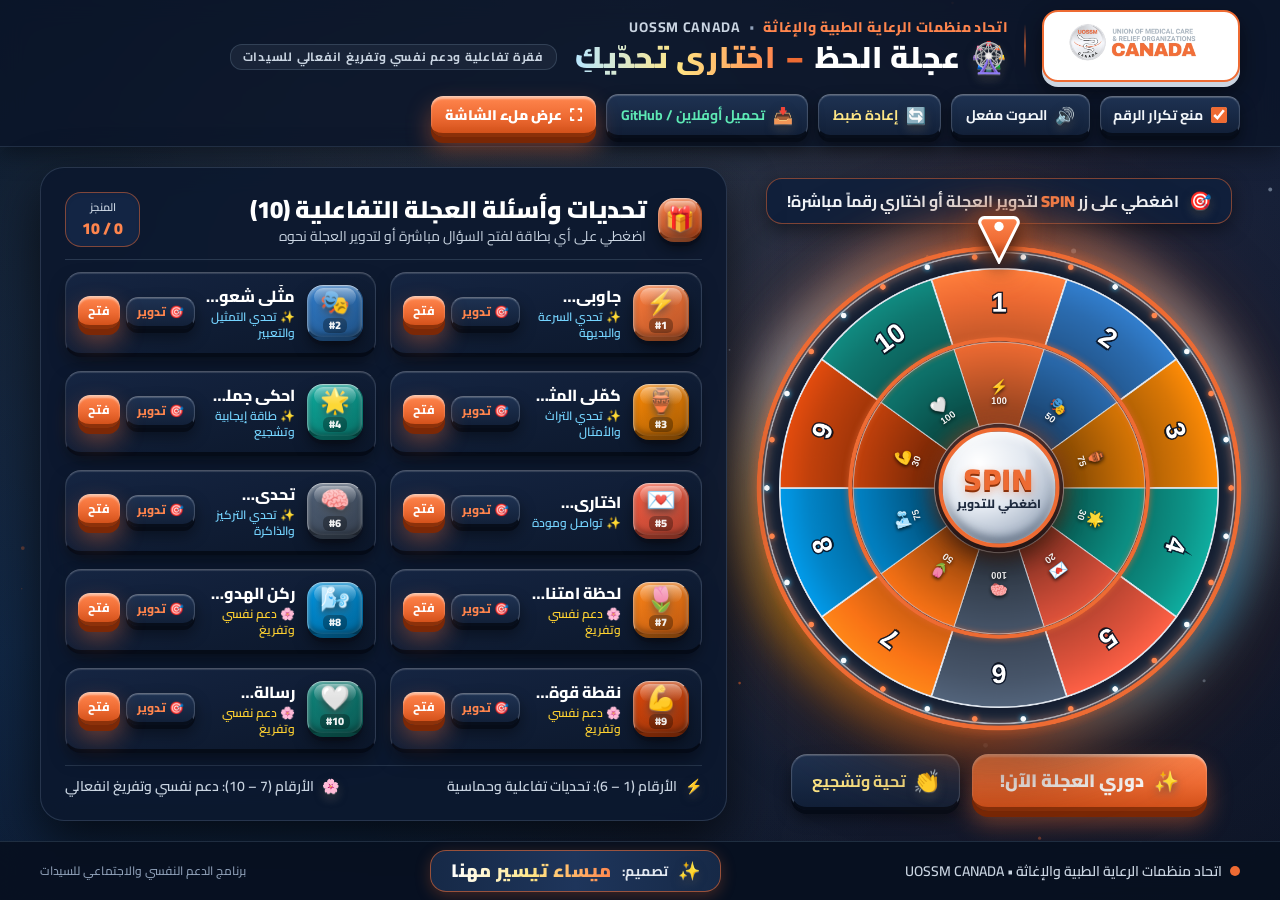
==== uossm-wheel-offline.html @ 72b4660f "feat: implement offline export functionality Add state and logic to generate and download a standalo" ====
<!doctype html>
<html lang="ar" dir="rtl">
  <head>
    <meta charset="UTF-8" />
    <meta name="viewport" content="width=device-width, initial-scale=1.0" />
    <title>عجلة الحظ – اختاري تحدّيك | فقرة تفاعلية ودعم نفسي</title>
    <meta name="description" content="فقرة تفاعلية ممتعة ودعم نفسي وتفريغ انفعالي للسيدات مع عجلة الحظ التفاعلية" />
    <meta property="og:title" content="عجلة الحظ – اختاري تحدّيك | فقرة تفاعلية ودعم نفسي" />
    <meta property="og:description" content="فقرة تفاعلية ممتعة ودعم نفسي وتفريغ انفعالي للسيدات مع عجلة الحظ التفاعلية" />
    <meta property="og:type" content="website" />
    <meta name="twitter:card" content="summary_large_image" />
    <!-- Google Fonts: Cairo & Tajawal -->
    <link rel="preconnect" href="https://fonts.googleapis.com">
    <link rel="preconnect" href="https://fonts.gstatic.com" crossorigin>
    <link href="https://fonts.googleapis.com/css2?family=Cairo:wght@400;600;700;800;900&family=Tajawal:wght@400;500;700;800&display=swap" rel="stylesheet">
    <!-- Font Awesome Icons -->
    <link rel="stylesheet" href="https://cdnjs.cloudflare.com/ajax/libs/font-awesome/6.5.1/css/all.min.css">
    <!-- Inline core styles so GitHub Pages never flashes a white screen even if opened raw -->
    <style>
      :root {
        --uossm-orange: #EE6B33;
        --uossm-orange-bright: #FF854D;
        --uossm-orange-deep: #B84211;
        --uossm-slate: #8D9BA8;
        --uossm-silver: #E2E8F0;
        --uossm-blue: #38BDF8;
        --bg-deep: #091326;
      }
      * {
        box-sizing: border-box;
        user-select: none;
        -webkit-tap-highlight-color: transparent;
      }
      body {
        margin: 0;
        font-family: 'Cairo', 'Tajawal', sans-serif;
        background-color: var(--bg-deep);
        background-image: 
          radial-gradient(circle at 72% 45%, rgba(238, 107, 51, 0.16) 0%, rgba(238, 107, 51, 0.04) 38%, transparent 68%),
          radial-gradient(circle at 22% 30%, rgba(141, 155, 168, 0.16) 0%, rgba(56, 189, 248, 0.06) 40%, transparent 70%),
          radial-gradient(circle at 50% 0%, rgba(255, 255, 255, 0.06) 0%, transparent 50%),
          linear-gradient(160deg, #070F1E 0%, #0E1D38 48%, #091326 100%);
        color: #ffffff;
        min-height: 100vh;
        overflow-x: hidden;
      }
      .icon-3d-box {
        position: relative;
        display: inline-flex;
        align-items: center;
        justify-content: center;
        border-radius: 16px;
        background: linear-gradient(145deg, rgba(255, 255, 255, 0.22) 0%, rgba(255, 255, 255, 0.04) 100%);
        border-top: 1.5px solid rgba(255, 255, 255, 0.65);
        border-left: 1px solid rgba(255, 255, 255, 0.35);
        border-right: 1px solid rgba(0, 0, 0, 0.25);
        border-bottom: 4px solid rgba(0, 0, 0, 0.45);
        box-shadow:
          0 8px 16px -2px rgba(0, 0, 0, 0.55),
          0 4px 0 0 rgba(15, 23, 42, 0.8),
          inset 0 2px 4px rgba(255, 255, 255, 0.45),
          inset 0 -3px 6px rgba(0, 0, 0, 0.35);
        transform: perspective(500px) translateZ(0);
        transition: all 0.22s cubic-bezier(0.34, 1.56, 0.64, 1);
      }
      .icon-3d-box::after {
        content: '';
        position: absolute;
        top: 2px;
        left: 12%;
        right: 12%;
        height: 35%;
        border-radius: 999px;
        background: linear-gradient(180deg, rgba(255, 255, 255, 0.45) 0%, rgba(255, 255, 255, 0) 100%);
        pointer-events: none;
      }
      .icon-3d-glyph {
        filter: drop-shadow(0 4px 5px rgba(0, 0, 0, 0.55)) drop-shadow(0 1px 0 rgba(255, 255, 255, 0.4));
        transform: translateZ(12px);
        display: inline-block;
      }
      .btn-3d-orange {
        background: linear-gradient(180deg, #FF854D 0%, #EE6B33 55%, #D4521B 100%);
        border-top: 1.5px solid rgba(255, 230, 215, 0.8);
        border-bottom: 4px solid #8C310A;
        box-shadow:
          0 6px 0 #7C2806,
          0 12px 24px rgba(238, 107, 51, 0.45),
          inset 0 2px 2px rgba(255, 255, 255, 0.45);
        transition: all 0.15s cubic-bezier(0.34, 1.56, 0.64, 1);
      }
      .btn-3d-orange:hover:not(:disabled) {
        transform: translateY(-2px);
        box-shadow:
          0 8px 0 #7C2806,
          0 16px 30px rgba(238, 107, 51, 0.6),
          inset 0 2px 3px rgba(255, 255, 255, 0.6);
      }
      .btn-3d-orange:active:not(:disabled) {
        transform: translateY(4px);
        box-shadow:
          0 2px 0 #7C2806,
          0 5px 12px rgba(238, 107, 51, 0.35),
          inset 0 1px 2px rgba(255, 255, 255, 0.3);
      }
      .btn-3d-slate {
        background: linear-gradient(180deg, #1E3252 0%, #122038 100%);
        border-top: 1px solid rgba(226, 232, 240, 0.38);
        border-left: 1px solid rgba(226, 232, 240, 0.2);
        border-right: 1px solid rgba(226, 232, 240, 0.2);
        border-bottom: 3px solid #070E1B;
        box-shadow:
          0 4px 0 #060C18,
          0 8px 16px rgba(0, 0, 0, 0.45),
          inset 0 1px 1px rgba(255, 255, 255, 0.2);
        transition: all 0.15s ease;
      }
      .btn-3d-slate:hover {
        transform: translateY(-2px);
        border-top-color: rgba(238, 107, 51, 0.75);
        box-shadow:
          0 6px 0 #060C18,
          0 12px 20px rgba(238, 107, 51, 0.2),
          inset 0 1px 2px rgba(255, 255, 255, 0.3);
      }
      .btn-3d-slate:active {
        transform: translateY(2px);
        box-shadow:
          0 2px 0 #060C18,
          0 4px 8px rgba(0, 0, 0, 0.4);
      }
      .wheel-stage {
        position: relative;
        display: flex;
        align-items: center;
        justify-content: center;
        filter: drop-shadow(0 18px 38px rgba(0, 0, 0, 0.65)) drop-shadow(0 0 28px rgba(238, 107, 51, 0.28));
      }
      .wheel-outer-glow {
        position: absolute;
        inset: -14px;
        border-radius: 50%;
        background: conic-gradient(
          from 0deg,
          #EE6B33,
          #CBD5E1,
          #38BDF8,
          #EE6B33,
          #F59E0B,
          #CBD5E1,
          #EE6B33
        );
        filter: blur(20px);
        opacity: 0.48;
        z-index: 0;
        animation: pulseGlow 4.5s ease-in-out infinite alternate;
      }
      @keyframes pulseGlow {
        0% { opacity: 0.38; transform: scale(0.98); }
        100% { opacity: 0.68; transform: scale(1.02); }
      }
      .spin-btn-center {
        position: absolute;
        top: 50%;
        left: 50%;
        transform: translate(-50%, -50%);
        width: 24%;
        height: 24%;
        min-width: 82px;
        min-height: 82px;
        border-radius: 50%;
        background: radial-gradient(circle at 32% 28%, #FFFFFF 0%, #E2E8F0 42%, #94A3B8 85%, #475569 100%);
        border: 4px solid #EE6B33;
        box-shadow: 
          0 10px 24px rgba(0, 0, 0, 0.75),
          0 0 25px rgba(238, 107, 51, 0.75),
          inset 0 4px 8px rgba(255, 255, 255, 0.95),
          inset 0 -6px 10px rgba(71, 85, 105, 0.7);
        display: flex;
        flex-direction: column;
        align-items: center;
        justify-content: center;
        cursor: pointer;
        z-index: 20;
        transition: all 0.25s cubic-bezier(0.34, 1.56, 0.64, 1);
      }
      .spin-btn-center:hover:not(:disabled) {
        transform: translate(-50%, -50%) scale(1.08);
        box-shadow: 
          0 14px 30px rgba(0, 0, 0, 0.8),
          0 0 40px rgba(238, 107, 51, 0.95),
          inset 0 4px 10px rgba(255, 255, 255, 1),
          inset 0 -6px 12px rgba(71, 85, 105, 0.8);
      }
      .spin-btn-center:active:not(:disabled) {
        transform: translate(-50%, -50%) scale(0.95);
      }
      .spin-btn-center:disabled {
        cursor: not-allowed;
        opacity: 0.85;
      }
      .spin-label {
        font-family: 'Cairo', sans-serif;
        font-weight: 900;
        letter-spacing: 1.5px;
        color: #EE6B33;
        text-shadow: 
          0 2px 0 #8C310A,
          0 4px 8px rgba(238, 107, 51, 0.45);
        line-height: 1;
      }
      .wheel-pointer {
        position: absolute;
        top: -22px;
        left: 50%;
        transform: translateX(-50%);
        z-index: 30;
        filter: drop-shadow(0 6px 10px rgba(0, 0, 0, 0.85)) drop-shadow(0 0 12px rgba(238, 107, 51, 0.85));
        transform-origin: 50% 10px;
        transition: transform 0.08s ease-out;
      }
      .pointer-tick {
        transform: translateX(-50%) rotate(-18deg) !important;
      }
      .number-card {
        background: linear-gradient(165deg, rgba(23, 39, 68, 0.92) 0%, rgba(12, 23, 43, 0.95) 100%);
        backdrop-filter: blur(12px);
        border-top: 1px solid rgba(226, 232, 240, 0.28);
        border-left: 1px solid rgba(226, 232, 240, 0.14);
        border-right: 1px solid rgba(226, 232, 240, 0.14);
        border-bottom: 4px solid rgba(5, 10, 22, 0.9);
        box-shadow:
          0 8px 18px -4px rgba(0, 0, 0, 0.5),
          inset 0 1px 1px rgba(255, 255, 255, 0.15);
        transition: all 0.22s cubic-bezier(0.34, 1.56, 0.64, 1);
      }
      .number-card:hover {
        transform: translateY(-3px) scale(1.01);
        border-top-color: rgba(238, 107, 51, 0.85);
        border-left-color: rgba(238, 107, 51, 0.45);
        border-right-color: rgba(238, 107, 51, 0.45);
        box-shadow:
          0 14px 26px -4px rgba(238, 107, 51, 0.28),
          0 4px 0 rgba(238, 107, 51, 0.4),
          inset 0 1px 2px rgba(255, 255, 255, 0.3);
      }
      .number-card:hover .icon-3d-box {
        transform: perspective(500px) translateY(-3px) rotateX(8deg) scale(1.07);
      }
      .number-card.completed {
        border-top-color: rgba(16, 185, 129, 0.55);
        border-bottom-color: rgba(4, 47, 36, 0.95);
        background: linear-gradient(165deg, rgba(10, 46, 40, 0.82) 0%, rgba(7, 28, 26, 0.9) 100%);
      }
      .breathing-circle {
        animation: breatheAnim 8s ease-in-out infinite;
      }
      @keyframes breatheAnim {
        0%, 100% {
          transform: scale(0.85);
          box-shadow: 0 0 15px rgba(56, 189, 248, 0.4);
        }
        50% {
          transform: scale(1.22);
          box-shadow: 0 0 45px rgba(56, 189, 248, 0.9), 0 0 70px rgba(238, 107, 51, 0.5);
        }
      }
      @keyframes float3D {
        0%, 100% { transform: translateY(0px); }
        50% { transform: translateY(-4px); }
      }
      .float-3d {
        animation: float3D 3.5s ease-in-out infinite;
      }
      .modal-enter {
        animation: modalPop 0.38s cubic-bezier(0.16, 1, 0.3, 1) forwards;
      }
      @keyframes modalPop {
        0% { opacity: 0; transform: scale(0.88) translateY(20px); }
        100% { opacity: 1; transform: scale(1) translateY(0); }
      }
    </style>
      <style>/*! tailwindcss v4.3.5 | MIT License | https://tailwindcss.com */
@layer properties{@supports (((-webkit-hyphens:none)) and (not (margin-trim:block))) or ((-moz-orient:inline) and (not (color:rgb(from red r g b)))){*,:before,:after,::backdrop{--tw-scale-x:1;--tw-scale-y:1;--tw-scale-z:1;--tw-rotate-x:initial;--tw-rotate-y:initial;--tw-rotate-z:initial;--tw-skew-x:initial;--tw-skew-y:initial;--tw-space-y-reverse:0;--tw-border-style:solid;--tw-gradient-position:initial;--tw-gradient-from:#0000;--tw-gradient-via:#0000;--tw-gradient-to:#0000;--tw-gradient-stops:initial;--tw-gradient-via-stops:initial;--tw-gradient-from-position:0%;--tw-gradient-via-position:50%;--tw-gradient-to-position:100%;--tw-leading:initial;--tw-font-weight:initial;--tw-tracking:initial;--tw-ordinal:initial;--tw-slashed-zero:initial;--tw-numeric-figure:initial;--tw-numeric-spacing:initial;--tw-numeric-fraction:initial;--tw-shadow:0 0 #0000;--tw-shadow-color:initial;--tw-shadow-alpha:100%;--tw-inset-shadow:0 0 #0000;--tw-inset-shadow-color:initial;--tw-inset-shadow-alpha:100%;--tw-ring-color:initial;--tw-ring-shadow:0 0 #0000;--tw-inset-ring-color:initial;--tw-inset-ring-shadow:0 0 #0000;--tw-ring-inset:initial;--tw-ring-offset-width:0px;--tw-ring-offset-color:#fff;--tw-ring-offset-shadow:0 0 #0000;--tw-outline-style:solid;--tw-blur:initial;--tw-brightness:initial;--tw-contrast:initial;--tw-grayscale:initial;--tw-hue-rotate:initial;--tw-invert:initial;--tw-opacity:initial;--tw-saturate:initial;--tw-sepia:initial;--tw-drop-shadow:initial;--tw-drop-shadow-color:initial;--tw-drop-shadow-alpha:100%;--tw-drop-shadow-size:initial;--tw-backdrop-blur:initial;--tw-backdrop-brightness:initial;--tw-backdrop-contrast:initial;--tw-backdrop-grayscale:initial;--tw-backdrop-hue-rotate:initial;--tw-backdrop-invert:initial;--tw-backdrop-opacity:initial;--tw-backdrop-saturate:initial;--tw-backdrop-sepia:initial;--tw-duration:initial;--tw-ease:initial;--tw-translate-x:0;--tw-translate-y:0;--tw-translate-z:0}}}@layer theme{:root,:host{--font-sans:-apple-system, BlinkMacSystemFont, "Segoe UI", Roboto, "Helvetica Neue", "Noto Sans", Arial, sans-serif, "Apple Color Emoji", "Segoe UI Emoji", "Segoe UI Symbol", "Noto Color Emoji";--font-mono:ui-monospace, SFMono-Regular, Menlo, Monaco, Consolas, "Liberation Mono", "Courier New", monospace;--color-orange-400:oklch(75% .183 55.934);--color-orange-500:oklch(70.5% .213 47.604);--color-amber-200:oklch(92.4% .12 95.746);--color-amber-300:oklch(87.9% .169 91.605);--color-amber-400:oklch(82.8% .189 84.429);--color-amber-500:oklch(76.9% .188 70.08);--color-amber-950:oklch(27.9% .077 45.635);--color-yellow-200:oklch(94.5% .129 101.54);--color-yellow-300:oklch(90.5% .182 98.111);--color-yellow-400:oklch(85.2% .199 91.936);--color-yellow-500:oklch(79.5% .184 86.047);--color-emerald-200:oklch(90.5% .093 164.15);--color-emerald-300:oklch(84.5% .143 164.978);--color-emerald-400:oklch(76.5% .177 163.223);--color-emerald-500:oklch(69.6% .17 162.48);--color-emerald-600:oklch(59.6% .145 163.225);--color-emerald-950:oklch(26.2% .051 172.552);--color-teal-200:oklch(91% .096 180.426);--color-teal-400:oklch(77.7% .152 181.912);--color-teal-500:oklch(70.4% .14 182.503);--color-teal-950:oklch(27.7% .046 192.524);--color-cyan-100:oklch(95.6% .045 203.388);--color-cyan-200:oklch(91.7% .08 205.041);--color-cyan-300:oklch(86.5% .127 207.078);--color-cyan-400:oklch(78.9% .154 211.53);--color-cyan-500:oklch(71.5% .143 215.221);--color-sky-200:oklch(90.1% .058 230.902);--color-sky-300:oklch(82.8% .111 230.318);--color-sky-400:oklch(74.6% .16 232.661);--color-blue-500:oklch(62.3% .214 259.815);--color-blue-600:oklch(54.6% .245 262.881);--color-purple-500:oklch(62.7% .265 303.9);--color-purple-600:oklch(55.8% .288 302.321);--color-pink-200:oklch(89.9% .061 343.231);--color-pink-300:oklch(82.3% .12 346.018);--color-pink-400:oklch(71.8% .202 349.761);--color-pink-500:oklch(65.6% .241 354.308);--color-pink-600:oklch(59.2% .249 .584);--color-rose-300:oklch(81% .117 11.638);--color-rose-400:oklch(71.2% .194 13.428);--color-rose-500:oklch(64.5% .246 16.439);--color-rose-600:oklch(58.6% .253 17.585);--color-rose-950:oklch(27.1% .105 12.094);--color-slate-100:oklch(96.8% .007 247.896);--color-slate-200:oklch(92.9% .013 255.508);--color-slate-300:oklch(86.9% .022 252.894);--color-slate-400:oklch(70.4% .04 256.788);--color-slate-500:oklch(55.4% .046 257.417);--color-slate-600:oklch(44.6% .043 257.281);--color-slate-700:oklch(37.2% .044 257.287);--color-slate-800:oklch(27.9% .041 260.031);--color-slate-900:oklch(20.8% .042 265.755);--color-slate-950:oklch(12.9% .042 264.695);--color-black:#000;--color-white:#fff;--spacing:.25rem;--container-2xl:42rem;--container-3xl:48rem;--container-7xl:80rem;--text-xs:.75rem;--text-xs--line-height:calc(1 / .75);--text-sm:.875rem;--text-sm--line-height:calc(1.25 / .875);--text-base:1rem;--text-base--line-height:calc(1.5 / 1);--text-lg:1.125rem;--text-lg--line-height:calc(1.75 / 1.125);--text-xl:1.25rem;--text-xl--line-height:calc(1.75 / 1.25);--text-2xl:1.5rem;--text-2xl--line-height:calc(2 / 1.5);--text-3xl:1.875rem;--text-3xl--line-height:calc(2.25 / 1.875);--text-4xl:2.25rem;--text-4xl--line-height:calc(2.5 / 2.25);--text-5xl:3rem;--text-5xl--line-height:1;--font-weight-medium:500;--font-weight-semibold:600;--font-weight-bold:700;--font-weight-extrabold:800;--font-weight-black:900;--tracking-wide:.025em;--tracking-wider:.05em;--leading-snug:1.375;--leading-relaxed:1.625;--radius-md:.375rem;--radius-lg:.5rem;--radius-xl:.75rem;--radius-2xl:1rem;--radius-3xl:1.5rem;--ease-out:cubic-bezier(0, 0, .2, 1);--ease-in-out:cubic-bezier(.4, 0, .2, 1);--animate-ping:ping 1s cubic-bezier(0, 0, .2, 1) infinite;--blur-md:12px;--default-transition-duration:.15s;--default-transition-timing-function:cubic-bezier(.4, 0, .2, 1);--default-font-family:var(--font-sans);--default-mono-font-family:var(--font-mono)}}@layer base{*,:after,:before,::backdrop{box-sizing:border-box;border:0 solid;margin:0;padding:0}::file-selector-button{box-sizing:border-box;border:0 solid;margin:0;padding:0}html,:host{-webkit-text-size-adjust:100%;tab-size:4;line-height:1.5;font-family:var(--default-font-family,-apple-system, BlinkMacSystemFont, "Segoe UI", Roboto, "Helvetica Neue", "Noto Sans", Arial, sans-serif, "Apple Color Emoji", "Segoe UI Emoji", "Segoe UI Symbol", "Noto Color Emoji");font-feature-settings:var(--default-font-feature-settings,normal);font-variation-settings:var(--default-font-variation-settings,normal);-webkit-tap-highlight-color:transparent}hr{height:0;color:inherit;border-top-width:1px}abbr:where([title]){-webkit-text-decoration:underline dotted;text-decoration:underline dotted}h1,h2,h3,h4,h5,h6{font-size:inherit;font-weight:inherit}a{color:inherit;-webkit-text-decoration:inherit;-webkit-text-decoration:inherit;-webkit-text-decoration:inherit;-webkit-text-decoration:inherit;text-decoration:inherit}b,strong{font-weight:bolder}code,kbd,samp,pre{font-family:var(--default-mono-font-family,ui-monospace, SFMono-Regular, Menlo, Monaco, Consolas, "Liberation Mono", "Courier New", monospace);font-feature-settings:var(--default-mono-font-feature-settings,normal);font-variation-settings:var(--default-mono-font-variation-settings,normal);font-size:1em}small{font-size:80%}sub,sup{vertical-align:baseline;font-size:75%;line-height:0;position:relative}sub{bottom:-.25em}sup{top:-.5em}table{text-indent:0;border-color:inherit;border-collapse:collapse}:-moz-focusring:where(:not(iframe)){outline:auto}progress{vertical-align:baseline}summary{display:list-item}ol,ul,menu{list-style:none}img,svg,video,canvas,audio,iframe,embed,object{vertical-align:middle;display:block}img,video{max-width:100%;height:auto}button,input,select,optgroup,textarea{font:inherit;font-feature-settings:inherit;font-variation-settings:inherit;letter-spacing:inherit;color:inherit;opacity:1;background-color:#0000;border-radius:0}::file-selector-button{font:inherit;font-feature-settings:inherit;font-variation-settings:inherit;letter-spacing:inherit;color:inherit;opacity:1;background-color:#0000;border-radius:0}:where(select:is([multiple],[size])) optgroup{font-weight:bolder}:where(select:is([multiple],[size])) optgroup option{padding-inline-start:20px}::file-selector-button{margin-inline-end:4px}::placeholder{opacity:1}@supports (not ((-webkit-appearance:-apple-pay-button))) or (contain-intrinsic-size:1px){::placeholder{color:currentColor}@supports (color:color-mix(in lab, red, red)){::placeholder{color:color-mix(in oklab, currentcolor 50%, transparent)}}}textarea{resize:vertical}::-webkit-search-decoration{-webkit-appearance:none}::-webkit-date-and-time-value{min-height:1lh;text-align:inherit}::-webkit-datetime-edit{display:inline-flex}::-webkit-datetime-edit-fields-wrapper{padding:0}::-webkit-datetime-edit{padding-block:0}::-webkit-datetime-edit-year-field{padding-block:0}::-webkit-datetime-edit-month-field{padding-block:0}::-webkit-datetime-edit-day-field{padding-block:0}::-webkit-datetime-edit-hour-field{padding-block:0}::-webkit-datetime-edit-minute-field{padding-block:0}::-webkit-datetime-edit-second-field{padding-block:0}::-webkit-datetime-edit-millisecond-field{padding-block:0}::-webkit-datetime-edit-meridiem-field{padding-block:0}::-webkit-calendar-picker-indicator{line-height:1}:-moz-ui-invalid{box-shadow:none}button,input:where([type=button],[type=reset],[type=submit]){appearance:button}::file-selector-button{appearance:button}::-webkit-inner-spin-button{height:auto}::-webkit-outer-spin-button{height:auto}[hidden]:where(:not([hidden=until-found])){display:none!important}}@layer components;@layer utilities{.pointer-events-none{pointer-events:none}.visible{visibility:visible}.absolute{position:absolute}.fixed{position:fixed}.relative{position:relative}.inset-0{inset:0}.-top-1{top:calc(var(--spacing) * -1)}.-top-1\.5{top:calc(var(--spacing) * -1.5)}.top-4{top:calc(var(--spacing) * 4)}.-right-1{right:calc(var(--spacing) * -1)}.-right-1\.5{right:calc(var(--spacing) * -1.5)}.left-4{left:calc(var(--spacing) * 4)}.z-0{z-index:0}.z-10{z-index:10}.z-40{z-index:40}.z-50{z-index:50}.col-span-5{grid-column:span 5/span 5}.container{width:100%}@media (width>=40rem){.container{max-width:40rem}}@media (width>=48rem){.container{max-width:48rem}}@media (width>=64rem){.container{max-width:64rem}}@media (width>=80rem){.container{max-width:80rem}}@media (width>=96rem){.container{max-width:96rem}}.mx-auto{margin-inline:auto}.my-0{margin-block:0}.my-0\.5{margin-block:calc(var(--spacing) * .5)}.my-1{margin-block:var(--spacing)}.my-3{margin-block:calc(var(--spacing) * 3)}.mt-0{margin-top:0}.mt-0\.5{margin-top:calc(var(--spacing) * .5)}.mt-1{margin-top:var(--spacing)}.mt-1\.5{margin-top:calc(var(--spacing) * 1.5)}.mt-2{margin-top:calc(var(--spacing) * 2)}.mt-3{margin-top:calc(var(--spacing) * 3)}.mt-4{margin-top:calc(var(--spacing) * 4)}.mr-2{margin-right:calc(var(--spacing) * 2)}.mb-1{margin-bottom:var(--spacing)}.mb-1\.5{margin-bottom:calc(var(--spacing) * 1.5)}.mb-2{margin-bottom:calc(var(--spacing) * 2)}.mb-2\.5{margin-bottom:calc(var(--spacing) * 2.5)}.mb-3{margin-bottom:calc(var(--spacing) * 3)}.mb-4{margin-bottom:calc(var(--spacing) * 4)}.mb-5{margin-bottom:calc(var(--spacing) * 5)}.mb-6{margin-bottom:calc(var(--spacing) * 6)}.line-clamp-1{-webkit-line-clamp:1;-webkit-box-orient:vertical;display:-webkit-box;overflow:hidden}.block{display:block}.contents{display:contents}.flex{display:flex}.grid{display:grid}.hidden{display:none}.inline{display:inline}.inline-block{display:inline-block}.inline-flex{display:inline-flex}.table{display:table}.aspect-square{aspect-ratio:1}.h-2{height:calc(var(--spacing) * 2)}.h-2\.5{height:calc(var(--spacing) * 2.5)}.h-3{height:calc(var(--spacing) * 3)}.h-4{height:calc(var(--spacing) * 4)}.h-5{height:calc(var(--spacing) * 5)}.h-10{height:calc(var(--spacing) * 10)}.h-11{height:calc(var(--spacing) * 11)}.h-12{height:calc(var(--spacing) * 12)}.h-14{height:calc(var(--spacing) * 14)}.h-16{height:calc(var(--spacing) * 16)}.h-20{height:calc(var(--spacing) * 20)}.h-24{height:calc(var(--spacing) * 24)}.h-28{height:calc(var(--spacing) * 28)}.h-full{height:100%}.max-h-\[92vh\]{max-height:92vh}.max-h-\[460px\]{max-height:460px}.min-h-0{min-height:0}.min-h-\[96px\]{min-height:96px}.min-h-\[110px\]{min-height:110px}.min-h-screen{min-height:100vh}.w-2{width:calc(var(--spacing) * 2)}.w-2\.5{width:calc(var(--spacing) * 2.5)}.w-3{width:calc(var(--spacing) * 3)}.w-4{width:calc(var(--spacing) * 4)}.w-5{width:calc(var(--spacing) * 5)}.w-10{width:calc(var(--spacing) * 10)}.w-11{width:calc(var(--spacing) * 11)}.w-12{width:calc(var(--spacing) * 12)}.w-14{width:calc(var(--spacing) * 14)}.w-16{width:calc(var(--spacing) * 16)}.w-20{width:calc(var(--spacing) * 20)}.w-24{width:calc(var(--spacing) * 24)}.w-28{width:calc(var(--spacing) * 28)}.w-\[2px\]{width:2px}.w-\[min\(80vw\,390px\)\]{width:min(80vw,390px)}.w-auto{width:auto}.w-full{width:100%}.max-w-2xl{max-width:var(--container-2xl)}.max-w-3xl{max-width:var(--container-3xl)}.max-w-7xl{max-width:var(--container-7xl)}.max-w-\[460px\]{max-width:460px}.max-w-\[1840px\]{max-width:1840px}.max-w-full{max-width:100%}.min-w-0{min-width:0}.flex-1{flex:1}.flex-shrink-0,.shrink-0{flex-shrink:0}.scale-100{--tw-scale-x:100%;--tw-scale-y:100%;--tw-scale-z:100%;scale:var(--tw-scale-x) var(--tw-scale-y)}.scale-110{--tw-scale-x:110%;--tw-scale-y:110%;--tw-scale-z:110%;scale:var(--tw-scale-x) var(--tw-scale-y)}.transform{transform:var(--tw-rotate-x, ) var(--tw-rotate-y, ) var(--tw-rotate-z, ) var(--tw-skew-x, ) var(--tw-skew-y, )}.animate-ping{animation:var(--animate-ping)}.cursor-pointer{cursor:pointer}.resize{resize:both}.grid-cols-1{grid-template-columns:repeat(1,minmax(0,1fr))}.grid-cols-5{grid-template-columns:repeat(5,minmax(0,1fr))}.flex-col{flex-direction:column}.flex-wrap{flex-wrap:wrap}.items-center{align-items:center}.justify-between{justify-content:space-between}.justify-center{justify-content:center}.justify-end{justify-content:flex-end}.gap-1{gap:var(--spacing)}.gap-1\.5{gap:calc(var(--spacing) * 1.5)}.gap-2{gap:calc(var(--spacing) * 2)}.gap-2\.5{gap:calc(var(--spacing) * 2.5)}.gap-3{gap:calc(var(--spacing) * 3)}.gap-4{gap:calc(var(--spacing) * 4)}.gap-5{gap:calc(var(--spacing) * 5)}.gap-6{gap:calc(var(--spacing) * 6)}:where(.space-y-2>:not(:last-child)){--tw-space-y-reverse:0;margin-block-start:calc(calc(var(--spacing) * 2) * var(--tw-space-y-reverse));margin-block-end:calc(calc(var(--spacing) * 2) * calc(1 - var(--tw-space-y-reverse)))}:where(.space-y-4>:not(:last-child)){--tw-space-y-reverse:0;margin-block-start:calc(calc(var(--spacing) * 4) * var(--tw-space-y-reverse));margin-block-end:calc(calc(var(--spacing) * 4) * calc(1 - var(--tw-space-y-reverse)))}.truncate{text-overflow:ellipsis;white-space:nowrap;overflow:hidden}.overflow-hidden{overflow:hidden}.overflow-y-auto{overflow-y:auto}.rounded{border-radius:.25rem}.rounded-2xl{border-radius:var(--radius-2xl)}.rounded-3xl{border-radius:var(--radius-3xl)}.rounded-\[14px\]{border-radius:14px}.rounded-full{border-radius:2147483647px}.rounded-lg{border-radius:var(--radius-lg)}.rounded-md{border-radius:var(--radius-md)}.rounded-xl{border-radius:var(--radius-xl)}.border{border-style:var(--tw-border-style);border-width:1px}.border-2{border-style:var(--tw-border-style);border-width:2px}.border-t{border-top-style:var(--tw-border-style);border-top-width:1px}.border-b{border-bottom-style:var(--tw-border-style);border-bottom-width:1px}.border-dashed{--tw-border-style:dashed;border-style:dashed}.border-\[\#EE6B33\]{border-color:#ee6b33}.border-\[\#EE6B33\]\/45{border-color:oklab(67.9267% .131287 .116948/.45)}.border-\[\#EE6B33\]\/50{border-color:oklab(67.9267% .131287 .116948/.5)}.border-\[\#EE6B33\]\/60{border-color:oklab(67.9267% .131287 .116948/.6)}.border-amber-400{border-color:var(--color-amber-400)}.border-amber-400\/30{border-color:#fcbb004d}@supports (color:color-mix(in lab, red, red)){.border-amber-400\/30{border-color:color-mix(in oklab, var(--color-amber-400) 30%, transparent)}}.border-amber-400\/40{border-color:#fcbb0066}@supports (color:color-mix(in lab, red, red)){.border-amber-400\/40{border-color:color-mix(in oklab, var(--color-amber-400) 40%, transparent)}}.border-amber-400\/50{border-color:#fcbb0080}@supports (color:color-mix(in lab, red, red)){.border-amber-400\/50{border-color:color-mix(in oklab, var(--color-amber-400) 50%, transparent)}}.border-cyan-300{border-color:var(--color-cyan-300)}.border-cyan-400{border-color:var(--color-cyan-400)}.border-cyan-400\/30{border-color:#00d2ef4d}@supports (color:color-mix(in lab, red, red)){.border-cyan-400\/30{border-color:color-mix(in oklab, var(--color-cyan-400) 30%, transparent)}}.border-cyan-400\/40{border-color:#00d2ef66}@supports (color:color-mix(in lab, red, red)){.border-cyan-400\/40{border-color:color-mix(in oklab, var(--color-cyan-400) 40%, transparent)}}.border-cyan-500{border-color:var(--color-cyan-500)}.border-cyan-500\/30{border-color:#00b7d74d}@supports (color:color-mix(in lab, red, red)){.border-cyan-500\/30{border-color:color-mix(in oklab, var(--color-cyan-500) 30%, transparent)}}.border-emerald-400{border-color:var(--color-emerald-400)}.border-emerald-400\/40{border-color:#00d29466}@supports (color:color-mix(in lab, red, red)){.border-emerald-400\/40{border-color:color-mix(in oklab, var(--color-emerald-400) 40%, transparent)}}.border-emerald-400\/50{border-color:#00d29480}@supports (color:color-mix(in lab, red, red)){.border-emerald-400\/50{border-color:color-mix(in oklab, var(--color-emerald-400) 50%, transparent)}}.border-emerald-400\/60{border-color:#00d29499}@supports (color:color-mix(in lab, red, red)){.border-emerald-400\/60{border-color:color-mix(in oklab, var(--color-emerald-400) 60%, transparent)}}.border-emerald-500{border-color:var(--color-emerald-500)}.border-emerald-500\/30{border-color:#00bb7f4d}@supports (color:color-mix(in lab, red, red)){.border-emerald-500\/30{border-color:color-mix(in oklab, var(--color-emerald-500) 30%, transparent)}}.border-pink-400{border-color:var(--color-pink-400)}.border-pink-400\/40{border-color:#fb64b666}@supports (color:color-mix(in lab, red, red)){.border-pink-400\/40{border-color:color-mix(in oklab, var(--color-pink-400) 40%, transparent)}}.border-pink-400\/50{border-color:#fb64b680}@supports (color:color-mix(in lab, red, red)){.border-pink-400\/50{border-color:color-mix(in oklab, var(--color-pink-400) 50%, transparent)}}.border-pink-500{border-color:var(--color-pink-500)}.border-pink-500\/30{border-color:#f6339a4d}@supports (color:color-mix(in lab, red, red)){.border-pink-500\/30{border-color:color-mix(in oklab, var(--color-pink-500) 30%, transparent)}}.border-pink-500\/40{border-color:#f6339a66}@supports (color:color-mix(in lab, red, red)){.border-pink-500\/40{border-color:color-mix(in oklab, var(--color-pink-500) 40%, transparent)}}.border-rose-400{border-color:var(--color-rose-400)}.border-rose-400\/40{border-color:#ff667f66}@supports (color:color-mix(in lab, red, red)){.border-rose-400\/40{border-color:color-mix(in oklab, var(--color-rose-400) 40%, transparent)}}.border-sky-300{border-color:var(--color-sky-300)}.border-sky-400{border-color:var(--color-sky-400)}.border-sky-400\/40{border-color:#00bcfe66}@supports (color:color-mix(in lab, red, red)){.border-sky-400\/40{border-color:color-mix(in oklab, var(--color-sky-400) 40%, transparent)}}.border-slate-600{border-color:var(--color-slate-600)}.border-slate-600\/50{border-color:#45556c80}@supports (color:color-mix(in lab, red, red)){.border-slate-600\/50{border-color:color-mix(in oklab, var(--color-slate-600) 50%, transparent)}}.border-slate-600\/60{border-color:#45556c99}@supports (color:color-mix(in lab, red, red)){.border-slate-600\/60{border-color:color-mix(in oklab, var(--color-slate-600) 60%, transparent)}}.border-slate-700{border-color:var(--color-slate-700)}.border-slate-700\/60{border-color:#31415899}@supports (color:color-mix(in lab, red, red)){.border-slate-700\/60{border-color:color-mix(in oklab, var(--color-slate-700) 60%, transparent)}}.border-slate-700\/70{border-color:#314158b3}@supports (color:color-mix(in lab, red, red)){.border-slate-700\/70{border-color:color-mix(in oklab, var(--color-slate-700) 70%, transparent)}}.border-slate-700\/80{border-color:#314158cc}@supports (color:color-mix(in lab, red, red)){.border-slate-700\/80{border-color:color-mix(in oklab, var(--color-slate-700) 80%, transparent)}}.border-slate-900{border-color:var(--color-slate-900)}.border-teal-400{border-color:var(--color-teal-400)}.border-teal-400\/40{border-color:#00d3bd66}@supports (color:color-mix(in lab, red, red)){.border-teal-400\/40{border-color:color-mix(in oklab, var(--color-teal-400) 40%, transparent)}}.border-white{border-color:var(--color-white)}.border-white\/15{border-color:#ffffff26}@supports (color:color-mix(in lab, red, red)){.border-white\/15{border-color:color-mix(in oklab, var(--color-white) 15%, transparent)}}.border-white\/40{border-color:#fff6}@supports (color:color-mix(in lab, red, red)){.border-white\/40{border-color:color-mix(in oklab, var(--color-white) 40%, transparent)}}.border-yellow-400{border-color:var(--color-yellow-400)}.border-yellow-400\/40{border-color:#fac80066}@supports (color:color-mix(in lab, red, red)){.border-yellow-400\/40{border-color:color-mix(in oklab, var(--color-yellow-400) 40%, transparent)}}.border-yellow-400\/60{border-color:#fac80099}@supports (color:color-mix(in lab, red, red)){.border-yellow-400\/60{border-color:color-mix(in oklab, var(--color-yellow-400) 60%, transparent)}}.bg-\[\#0A1428\]\/80{background-color:oklab(19.4029% -.00532239 -.0428924/.8)}.bg-\[\#0C182E\]\/90{background-color:oklab(21.125% -.00687204 -.0465133/.9)}.bg-\[\#0D1F3C\]{background-color:#0d1f3c}.bg-\[\#0a1329\]\/85{background-color:oklab(19.2018% -.00365958 -.0464691/.85)}.bg-\[\#0d1b3a\]{background-color:#0d1b3a}.bg-\[\#0e1a38\]\/90{background-color:oklab(22.5895% -.00482672 -.0604679/.9)}.bg-\[\#0f1936\]\/90{background-color:oklab(22.2301% -.00278649 -.0582361/.9)}.bg-\[\#070f24\]\/90{background-color:oklab(17.4297% -.0034217 -.0452078/.9)}.bg-\[\#101F3A\]{background-color:#101f3a}.bg-\[\#09152B\]{background-color:#09152b}.bg-\[\#10203B\]\/90{background-color:oklab(24.5478% -.00949004 -.0552959/.9)}.bg-\[\#10203B\]\/95{background-color:oklab(24.5478% -.00949004 -.0552959/.95)}.bg-\[\#12163b\]{background-color:#12163b}.bg-\[\#071020\]\/90{background-color:oklab(17.3911% -.00591987 -.0358012/.9)}.bg-\[\#071022\]\/90{background-color:oklab(17.5489% -.00531478 -.0396552/.9)}.bg-\[\#071022\]\/95{background-color:oklab(17.5489% -.00531478 -.0396552/.95)}.bg-\[\#091128\]{background-color:#091128}.bg-\[\#112046\]{background-color:#112046}.bg-\[\#132544\]{background-color:#132544}.bg-\[\#EE6B33\]{background-color:#ee6b33}.bg-amber-500{background-color:var(--color-amber-500)}.bg-amber-500\/15{background-color:#f99c0026}@supports (color:color-mix(in lab, red, red)){.bg-amber-500\/15{background-color:color-mix(in oklab, var(--color-amber-500) 15%, transparent)}}.bg-amber-500\/20{background-color:#f99c0033}@supports (color:color-mix(in lab, red, red)){.bg-amber-500\/20{background-color:color-mix(in oklab, var(--color-amber-500) 20%, transparent)}}.bg-amber-950{background-color:var(--color-amber-950)}.bg-amber-950\/30{background-color:#4619014d}@supports (color:color-mix(in lab, red, red)){.bg-amber-950\/30{background-color:color-mix(in oklab, var(--color-amber-950) 30%, transparent)}}.bg-amber-950\/40{background-color:#46190166}@supports (color:color-mix(in lab, red, red)){.bg-amber-950\/40{background-color:color-mix(in oklab, var(--color-amber-950) 40%, transparent)}}.bg-black{background-color:var(--color-black)}.bg-black\/30{background-color:#0000004d}@supports (color:color-mix(in lab, red, red)){.bg-black\/30{background-color:color-mix(in oklab, var(--color-black) 30%, transparent)}}.bg-black\/35{background-color:#00000059}@supports (color:color-mix(in lab, red, red)){.bg-black\/35{background-color:color-mix(in oklab, var(--color-black) 35%, transparent)}}.bg-black\/80{background-color:#000c}@supports (color:color-mix(in lab, red, red)){.bg-black\/80{background-color:color-mix(in oklab, var(--color-black) 80%, transparent)}}.bg-black\/82{background-color:#000000d1}@supports (color:color-mix(in lab, red, red)){.bg-black\/82{background-color:color-mix(in oklab, var(--color-black) 82%, transparent)}}.bg-black\/85{background-color:#000000d9}@supports (color:color-mix(in lab, red, red)){.bg-black\/85{background-color:color-mix(in oklab, var(--color-black) 85%, transparent)}}.bg-cyan-400{background-color:var(--color-cyan-400)}.bg-cyan-500{background-color:var(--color-cyan-500)}.bg-cyan-500\/15{background-color:#00b7d726}@supports (color:color-mix(in lab, red, red)){.bg-cyan-500\/15{background-color:color-mix(in oklab, var(--color-cyan-500) 15%, transparent)}}.bg-cyan-500\/20{background-color:#00b7d733}@supports (color:color-mix(in lab, red, red)){.bg-cyan-500\/20{background-color:color-mix(in oklab, var(--color-cyan-500) 20%, transparent)}}.bg-emerald-400{background-color:var(--color-emerald-400)}.bg-emerald-500{background-color:var(--color-emerald-500)}.bg-emerald-600{background-color:var(--color-emerald-600)}.bg-emerald-600\/80{background-color:#009767cc}@supports (color:color-mix(in lab, red, red)){.bg-emerald-600\/80{background-color:color-mix(in oklab, var(--color-emerald-600) 80%, transparent)}}.bg-emerald-950{background-color:var(--color-emerald-950)}.bg-emerald-950\/70{background-color:#002c22b3}@supports (color:color-mix(in lab, red, red)){.bg-emerald-950\/70{background-color:color-mix(in oklab, var(--color-emerald-950) 70%, transparent)}}.bg-emerald-950\/80{background-color:#002c22cc}@supports (color:color-mix(in lab, red, red)){.bg-emerald-950\/80{background-color:color-mix(in oklab, var(--color-emerald-950) 80%, transparent)}}.bg-pink-400{background-color:var(--color-pink-400)}.bg-pink-500{background-color:var(--color-pink-500)}.bg-pink-500\/20{background-color:#f6339a33}@supports (color:color-mix(in lab, red, red)){.bg-pink-500\/20{background-color:color-mix(in oklab, var(--color-pink-500) 20%, transparent)}}.bg-rose-600{background-color:var(--color-rose-600)}.bg-rose-600\/80{background-color:#e70044cc}@supports (color:color-mix(in lab, red, red)){.bg-rose-600\/80{background-color:color-mix(in oklab, var(--color-rose-600) 80%, transparent)}}.bg-slate-800{background-color:var(--color-slate-800)}.bg-slate-800\/80{background-color:#1d293dcc}@supports (color:color-mix(in lab, red, red)){.bg-slate-800\/80{background-color:color-mix(in oklab, var(--color-slate-800) 80%, transparent)}}.bg-slate-800\/90{background-color:#1d293de6}@supports (color:color-mix(in lab, red, red)){.bg-slate-800\/90{background-color:color-mix(in oklab, var(--color-slate-800) 90%, transparent)}}.bg-slate-900{background-color:var(--color-slate-900)}.bg-slate-900\/90{background-color:#0f172be6}@supports (color:color-mix(in lab, red, red)){.bg-slate-900\/90{background-color:color-mix(in oklab, var(--color-slate-900) 90%, transparent)}}.bg-slate-950{background-color:var(--color-slate-950)}.bg-teal-950{background-color:var(--color-teal-950)}.bg-teal-950\/40{background-color:#022f2e66}@supports (color:color-mix(in lab, red, red)){.bg-teal-950\/40{background-color:color-mix(in oklab, var(--color-teal-950) 40%, transparent)}}.bg-white{background-color:var(--color-white)}.bg-white\/5{background-color:#ffffff0d}@supports (color:color-mix(in lab, red, red)){.bg-white\/5{background-color:color-mix(in oklab, var(--color-white) 5%, transparent)}}.bg-yellow-400{background-color:var(--color-yellow-400)}.\!bg-gradient-to-b{--tw-gradient-position:to bottom in oklab!important;background-image:linear-gradient(var(--tw-gradient-stops))!important}.bg-gradient-to-b{--tw-gradient-position:to bottom in oklab;background-image:linear-gradient(var(--tw-gradient-stops))}.bg-gradient-to-br{--tw-gradient-position:to bottom right in oklab;background-image:linear-gradient(var(--tw-gradient-stops))}.bg-gradient-to-l{--tw-gradient-position:to left in oklab;background-image:linear-gradient(var(--tw-gradient-stops))}.bg-gradient-to-r{--tw-gradient-position:to right in oklab;background-image:linear-gradient(var(--tw-gradient-stops))}.\!from-yellow-300{--tw-gradient-from:var(--color-yellow-300)!important;--tw-gradient-stops:var(--tw-gradient-via-stops,var(--tw-gradient-position), var(--tw-gradient-from) var(--tw-gradient-from-position), var(--tw-gradient-to) var(--tw-gradient-to-position))!important}.from-\[\#2A1617\]{--tw-gradient-from:#2a1617;--tw-gradient-stops:var(--tw-gradient-via-stops,var(--tw-gradient-position), var(--tw-gradient-from) var(--tw-gradient-from-position), var(--tw-gradient-to) var(--tw-gradient-to-position))}.from-\[\#101d42\]{--tw-gradient-from:#101d42;--tw-gradient-stops:var(--tw-gradient-via-stops,var(--tw-gradient-position), var(--tw-gradient-from) var(--tw-gradient-from-position), var(--tw-gradient-to) var(--tw-gradient-to-position))}.from-\[\#132544\]{--tw-gradient-from:#132544;--tw-gradient-stops:var(--tw-gradient-via-stops,var(--tw-gradient-position), var(--tw-gradient-from) var(--tw-gradient-from-position), var(--tw-gradient-to) var(--tw-gradient-to-position))}.from-\[\#162947\]{--tw-gradient-from:#162947;--tw-gradient-stops:var(--tw-gradient-via-stops,var(--tw-gradient-position), var(--tw-gradient-from) var(--tw-gradient-from-position), var(--tw-gradient-to) var(--tw-gradient-to-position))}.from-\[\#EE6B33\]{--tw-gradient-from:#ee6b33;--tw-gradient-stops:var(--tw-gradient-via-stops,var(--tw-gradient-position), var(--tw-gradient-from) var(--tw-gradient-from-position), var(--tw-gradient-to) var(--tw-gradient-to-position))}.from-\[\#FF854D\]{--tw-gradient-from:#ff854d;--tw-gradient-stops:var(--tw-gradient-via-stops,var(--tw-gradient-position), var(--tw-gradient-from) var(--tw-gradient-from-position), var(--tw-gradient-to) var(--tw-gradient-to-position))}.from-amber-500{--tw-gradient-from:var(--color-amber-500);--tw-gradient-stops:var(--tw-gradient-via-stops,var(--tw-gradient-position), var(--tw-gradient-from) var(--tw-gradient-from-position), var(--tw-gradient-to) var(--tw-gradient-to-position))}.from-cyan-300{--tw-gradient-from:var(--color-cyan-300);--tw-gradient-stops:var(--tw-gradient-via-stops,var(--tw-gradient-position), var(--tw-gradient-from) var(--tw-gradient-from-position), var(--tw-gradient-to) var(--tw-gradient-to-position))}.from-cyan-400{--tw-gradient-from:var(--color-cyan-400);--tw-gradient-stops:var(--tw-gradient-via-stops,var(--tw-gradient-position), var(--tw-gradient-from) var(--tw-gradient-from-position), var(--tw-gradient-to) var(--tw-gradient-to-position))}.from-cyan-400\/40{--tw-gradient-from:#00d2ef66}@supports (color:color-mix(in lab, red, red)){.from-cyan-400\/40{--tw-gradient-from:color-mix(in oklab, var(--color-cyan-400) 40%, transparent)}}.from-cyan-400\/40{--tw-gradient-stops:var(--tw-gradient-via-stops,var(--tw-gradient-position), var(--tw-gradient-from) var(--tw-gradient-from-position), var(--tw-gradient-to) var(--tw-gradient-to-position))}.from-cyan-500{--tw-gradient-from:var(--color-cyan-500);--tw-gradient-stops:var(--tw-gradient-via-stops,var(--tw-gradient-position), var(--tw-gradient-from) var(--tw-gradient-from-position), var(--tw-gradient-to) var(--tw-gradient-to-position))}.from-pink-500{--tw-gradient-from:var(--color-pink-500);--tw-gradient-stops:var(--tw-gradient-via-stops,var(--tw-gradient-position), var(--tw-gradient-from) var(--tw-gradient-from-position), var(--tw-gradient-to) var(--tw-gradient-to-position))}.from-pink-600{--tw-gradient-from:var(--color-pink-600);--tw-gradient-stops:var(--tw-gradient-via-stops,var(--tw-gradient-position), var(--tw-gradient-from) var(--tw-gradient-from-position), var(--tw-gradient-to) var(--tw-gradient-to-position))}.from-rose-950{--tw-gradient-from:var(--color-rose-950);--tw-gradient-stops:var(--tw-gradient-via-stops,var(--tw-gradient-position), var(--tw-gradient-from) var(--tw-gradient-from-position), var(--tw-gradient-to) var(--tw-gradient-to-position))}.from-rose-950\/60{--tw-gradient-from:#4d021899}@supports (color:color-mix(in lab, red, red)){.from-rose-950\/60{--tw-gradient-from:color-mix(in oklab, var(--color-rose-950) 60%, transparent)}}.from-rose-950\/60{--tw-gradient-stops:var(--tw-gradient-via-stops,var(--tw-gradient-position), var(--tw-gradient-from) var(--tw-gradient-from-position), var(--tw-gradient-to) var(--tw-gradient-to-position))}.from-sky-400{--tw-gradient-from:var(--color-sky-400);--tw-gradient-stops:var(--tw-gradient-via-stops,var(--tw-gradient-position), var(--tw-gradient-from) var(--tw-gradient-from-position), var(--tw-gradient-to) var(--tw-gradient-to-position))}.from-sky-400\/40{--tw-gradient-from:#00bcfe66}@supports (color:color-mix(in lab, red, red)){.from-sky-400\/40{--tw-gradient-from:color-mix(in oklab, var(--color-sky-400) 40%, transparent)}}.from-sky-400\/40{--tw-gradient-stops:var(--tw-gradient-via-stops,var(--tw-gradient-position), var(--tw-gradient-from) var(--tw-gradient-from-position), var(--tw-gradient-to) var(--tw-gradient-to-position))}.from-slate-800{--tw-gradient-from:var(--color-slate-800);--tw-gradient-stops:var(--tw-gradient-via-stops,var(--tw-gradient-position), var(--tw-gradient-from) var(--tw-gradient-from-position), var(--tw-gradient-to) var(--tw-gradient-to-position))}.from-transparent{--tw-gradient-from:transparent;--tw-gradient-stops:var(--tw-gradient-via-stops,var(--tw-gradient-position), var(--tw-gradient-from) var(--tw-gradient-from-position), var(--tw-gradient-to) var(--tw-gradient-to-position))}.via-\[\#0D1A31\]{--tw-gradient-via:#0d1a31;--tw-gradient-via-stops:var(--tw-gradient-position), var(--tw-gradient-from) var(--tw-gradient-from-position), var(--tw-gradient-via) var(--tw-gradient-via-position), var(--tw-gradient-to) var(--tw-gradient-to-position);--tw-gradient-stops:var(--tw-gradient-via-stops)}.via-\[\#0b1530\]{--tw-gradient-via:#0b1530;--tw-gradient-via-stops:var(--tw-gradient-position), var(--tw-gradient-from) var(--tw-gradient-from-position), var(--tw-gradient-via) var(--tw-gradient-via-position), var(--tw-gradient-to) var(--tw-gradient-to-position);--tw-gradient-stops:var(--tw-gradient-via-stops)}.via-\[\#1E355B\]{--tw-gradient-via:#1e355b;--tw-gradient-via-stops:var(--tw-gradient-position), var(--tw-gradient-from) var(--tw-gradient-from-position), var(--tw-gradient-via) var(--tw-gradient-via-position), var(--tw-gradient-to) var(--tw-gradient-to-position);--tw-gradient-stops:var(--tw-gradient-via-stops)}.via-\[\#162238\]{--tw-gradient-via:#162238;--tw-gradient-via-stops:var(--tw-gradient-position), var(--tw-gradient-from) var(--tw-gradient-from-position), var(--tw-gradient-via) var(--tw-gradient-via-position), var(--tw-gradient-to) var(--tw-gradient-to-position);--tw-gradient-stops:var(--tw-gradient-via-stops)}.via-\[\#EE6B33\]\/70{--tw-gradient-via:oklab(67.9267% .131287 .116948/.7);--tw-gradient-via-stops:var(--tw-gradient-position), var(--tw-gradient-from) var(--tw-gradient-from-position), var(--tw-gradient-via) var(--tw-gradient-via-position), var(--tw-gradient-to) var(--tw-gradient-to-position);--tw-gradient-stops:var(--tw-gradient-via-stops)}.via-amber-200{--tw-gradient-via:var(--color-amber-200);--tw-gradient-via-stops:var(--tw-gradient-position), var(--tw-gradient-from) var(--tw-gradient-from-position), var(--tw-gradient-via) var(--tw-gradient-via-position), var(--tw-gradient-to) var(--tw-gradient-to-position);--tw-gradient-stops:var(--tw-gradient-via-stops)}.via-blue-600{--tw-gradient-via:var(--color-blue-600);--tw-gradient-via-stops:var(--tw-gradient-position), var(--tw-gradient-from) var(--tw-gradient-from-position), var(--tw-gradient-via) var(--tw-gradient-via-position), var(--tw-gradient-to) var(--tw-gradient-to-position);--tw-gradient-stops:var(--tw-gradient-via-stops)}.via-pink-300{--tw-gradient-via:var(--color-pink-300);--tw-gradient-via-stops:var(--tw-gradient-position), var(--tw-gradient-from) var(--tw-gradient-from-position), var(--tw-gradient-via) var(--tw-gradient-via-position), var(--tw-gradient-to) var(--tw-gradient-to-position);--tw-gradient-stops:var(--tw-gradient-via-stops)}.via-rose-500{--tw-gradient-via:var(--color-rose-500);--tw-gradient-via-stops:var(--tw-gradient-position), var(--tw-gradient-from) var(--tw-gradient-from-position), var(--tw-gradient-via) var(--tw-gradient-via-position), var(--tw-gradient-to) var(--tw-gradient-to-position);--tw-gradient-stops:var(--tw-gradient-via-stops)}.via-slate-900{--tw-gradient-via:var(--color-slate-900);--tw-gradient-via-stops:var(--tw-gradient-position), var(--tw-gradient-from) var(--tw-gradient-from-position), var(--tw-gradient-via) var(--tw-gradient-via-position), var(--tw-gradient-to) var(--tw-gradient-to-position);--tw-gradient-stops:var(--tw-gradient-via-stops)}.\!to-amber-500{--tw-gradient-to:var(--color-amber-500)!important;--tw-gradient-stops:var(--tw-gradient-via-stops,var(--tw-gradient-position), var(--tw-gradient-from) var(--tw-gradient-from-position), var(--tw-gradient-to) var(--tw-gradient-to-position))!important}.to-\[\#2A1617\]{--tw-gradient-to:#2a1617;--tw-gradient-stops:var(--tw-gradient-via-stops,var(--tw-gradient-position), var(--tw-gradient-from) var(--tw-gradient-from-position), var(--tw-gradient-to) var(--tw-gradient-to-position))}.to-\[\#081024\]{--tw-gradient-to:#081024;--tw-gradient-stops:var(--tw-gradient-via-stops,var(--tw-gradient-position), var(--tw-gradient-from) var(--tw-gradient-from-position), var(--tw-gradient-to) var(--tw-gradient-to-position))}.to-\[\#091224\]{--tw-gradient-to:#091224;--tw-gradient-stops:var(--tw-gradient-via-stops,var(--tw-gradient-position), var(--tw-gradient-from) var(--tw-gradient-from-position), var(--tw-gradient-to) var(--tw-gradient-to-position))}.to-\[\#162947\]{--tw-gradient-to:#162947;--tw-gradient-stops:var(--tw-gradient-via-stops,var(--tw-gradient-position), var(--tw-gradient-from) var(--tw-gradient-from-position), var(--tw-gradient-to) var(--tw-gradient-to-position))}.to-\[\#EE6B33\]\/40{--tw-gradient-to:oklab(67.9267% .131287 .116948/.4);--tw-gradient-stops:var(--tw-gradient-via-stops,var(--tw-gradient-position), var(--tw-gradient-from) var(--tw-gradient-from-position), var(--tw-gradient-to) var(--tw-gradient-to-position))}.to-amber-400{--tw-gradient-to:var(--color-amber-400);--tw-gradient-stops:var(--tw-gradient-via-stops,var(--tw-gradient-position), var(--tw-gradient-from) var(--tw-gradient-from-position), var(--tw-gradient-to) var(--tw-gradient-to-position))}.to-blue-600{--tw-gradient-to:var(--color-blue-600);--tw-gradient-stops:var(--tw-gradient-via-stops,var(--tw-gradient-position), var(--tw-gradient-from) var(--tw-gradient-from-position), var(--tw-gradient-to) var(--tw-gradient-to-position))}.to-orange-500{--tw-gradient-to:var(--color-orange-500);--tw-gradient-stops:var(--tw-gradient-via-stops,var(--tw-gradient-position), var(--tw-gradient-from) var(--tw-gradient-from-position), var(--tw-gradient-to) var(--tw-gradient-to-position))}.to-pink-500{--tw-gradient-to:var(--color-pink-500);--tw-gradient-stops:var(--tw-gradient-via-stops,var(--tw-gradient-position), var(--tw-gradient-from) var(--tw-gradient-from-position), var(--tw-gradient-to) var(--tw-gradient-to-position))}.to-purple-600{--tw-gradient-to:var(--color-purple-600);--tw-gradient-stops:var(--tw-gradient-via-stops,var(--tw-gradient-position), var(--tw-gradient-from) var(--tw-gradient-from-position), var(--tw-gradient-to) var(--tw-gradient-to-position))}.to-rose-950{--tw-gradient-to:var(--color-rose-950);--tw-gradient-stops:var(--tw-gradient-via-stops,var(--tw-gradient-position), var(--tw-gradient-from) var(--tw-gradient-from-position), var(--tw-gradient-to) var(--tw-gradient-to-position))}.to-rose-950\/60{--tw-gradient-to:#4d021899}@supports (color:color-mix(in lab, red, red)){.to-rose-950\/60{--tw-gradient-to:color-mix(in oklab, var(--color-rose-950) 60%, transparent)}}.to-rose-950\/60{--tw-gradient-stops:var(--tw-gradient-via-stops,var(--tw-gradient-position), var(--tw-gradient-from) var(--tw-gradient-from-position), var(--tw-gradient-to) var(--tw-gradient-to-position))}.to-sky-200{--tw-gradient-to:var(--color-sky-200);--tw-gradient-stops:var(--tw-gradient-via-stops,var(--tw-gradient-position), var(--tw-gradient-from) var(--tw-gradient-from-position), var(--tw-gradient-to) var(--tw-gradient-to-position))}.to-slate-900{--tw-gradient-to:var(--color-slate-900);--tw-gradient-stops:var(--tw-gradient-via-stops,var(--tw-gradient-position), var(--tw-gradient-from) var(--tw-gradient-from-position), var(--tw-gradient-to) var(--tw-gradient-to-position))}.to-teal-500{--tw-gradient-to:var(--color-teal-500);--tw-gradient-stops:var(--tw-gradient-via-stops,var(--tw-gradient-position), var(--tw-gradient-from) var(--tw-gradient-from-position), var(--tw-gradient-to) var(--tw-gradient-to-position))}.to-teal-500\/40{--tw-gradient-to:#00baa766}@supports (color:color-mix(in lab, red, red)){.to-teal-500\/40{--tw-gradient-to:color-mix(in oklab, var(--color-teal-500) 40%, transparent)}}.to-teal-500\/40{--tw-gradient-stops:var(--tw-gradient-via-stops,var(--tw-gradient-position), var(--tw-gradient-from) var(--tw-gradient-from-position), var(--tw-gradient-to) var(--tw-gradient-to-position))}.to-transparent{--tw-gradient-to:transparent;--tw-gradient-stops:var(--tw-gradient-via-stops,var(--tw-gradient-position), var(--tw-gradient-from) var(--tw-gradient-from-position), var(--tw-gradient-to) var(--tw-gradient-to-position))}.to-white{--tw-gradient-to:var(--color-white);--tw-gradient-stops:var(--tw-gradient-via-stops,var(--tw-gradient-position), var(--tw-gradient-from) var(--tw-gradient-from-position), var(--tw-gradient-to) var(--tw-gradient-to-position))}.to-yellow-200{--tw-gradient-to:var(--color-yellow-200);--tw-gradient-stops:var(--tw-gradient-via-stops,var(--tw-gradient-position), var(--tw-gradient-from) var(--tw-gradient-from-position), var(--tw-gradient-to) var(--tw-gradient-to-position))}.to-yellow-500{--tw-gradient-to:var(--color-yellow-500);--tw-gradient-stops:var(--tw-gradient-via-stops,var(--tw-gradient-position), var(--tw-gradient-from) var(--tw-gradient-from-position), var(--tw-gradient-to) var(--tw-gradient-to-position))}.bg-clip-text{-webkit-background-clip:text;background-clip:text}.object-contain{object-fit:contain}.p-0{padding:0}.p-0\.5{padding:calc(var(--spacing) * .5)}.p-2{padding:calc(var(--spacing) * 2)}.p-2\.5{padding:calc(var(--spacing) * 2.5)}.p-3{padding:calc(var(--spacing) * 3)}.p-4{padding:calc(var(--spacing) * 4)}.p-5{padding:calc(var(--spacing) * 5)}.px-1{padding-inline:var(--spacing)}.px-1\.5{padding-inline:calc(var(--spacing) * 1.5)}.px-2{padding-inline:calc(var(--spacing) * 2)}.px-2\.5{padding-inline:calc(var(--spacing) * 2.5)}.px-3{padding-inline:calc(var(--spacing) * 3)}.px-3\.5{padding-inline:calc(var(--spacing) * 3.5)}.px-4{padding-inline:calc(var(--spacing) * 4)}.px-5{padding-inline:calc(var(--spacing) * 5)}.px-6{padding-inline:calc(var(--spacing) * 6)}.px-7{padding-inline:calc(var(--spacing) * 7)}.py-0{padding-block:0}.py-0\.5{padding-block:calc(var(--spacing) * .5)}.py-1{padding-block:var(--spacing)}.py-1\.5{padding-block:calc(var(--spacing) * 1.5)}.py-2{padding-block:calc(var(--spacing) * 2)}.py-2\.5{padding-block:calc(var(--spacing) * 2.5)}.py-3{padding-block:calc(var(--spacing) * 3)}.py-6{padding-block:calc(var(--spacing) * 6)}.pt-2{padding-top:calc(var(--spacing) * 2)}.pt-2\.5{padding-top:calc(var(--spacing) * 2.5)}.pt-3{padding-top:calc(var(--spacing) * 3)}.pt-4{padding-top:calc(var(--spacing) * 4)}.pr-1{padding-right:var(--spacing)}.pb-2{padding-bottom:calc(var(--spacing) * 2)}.pb-3{padding-bottom:calc(var(--spacing) * 3)}.text-center{text-align:center}.text-right{text-align:right}.font-mono{font-family:var(--font-mono)}.text-2xl{font-size:var(--text-2xl);line-height:var(--tw-leading,var(--text-2xl--line-height))}.text-3xl{font-size:var(--text-3xl);line-height:var(--tw-leading,var(--text-3xl--line-height))}.text-4xl{font-size:var(--text-4xl);line-height:var(--tw-leading,var(--text-4xl--line-height))}.text-base{font-size:var(--text-base);line-height:var(--tw-leading,var(--text-base--line-height))}.text-lg{font-size:var(--text-lg);line-height:var(--tw-leading,var(--text-lg--line-height))}.text-sm{font-size:var(--text-sm);line-height:var(--tw-leading,var(--text-sm--line-height))}.text-xl{font-size:var(--text-xl);line-height:var(--tw-leading,var(--text-xl--line-height))}.text-xs{font-size:var(--text-xs);line-height:var(--tw-leading,var(--text-xs--line-height))}.text-\[10px\]{font-size:10px}.text-\[11px\]{font-size:11px}.leading-none{--tw-leading:1;line-height:1}.leading-relaxed{--tw-leading:var(--leading-relaxed);line-height:var(--leading-relaxed)}.leading-snug{--tw-leading:var(--leading-snug);line-height:var(--leading-snug)}.font-black{--tw-font-weight:var(--font-weight-black);font-weight:var(--font-weight-black)}.font-bold{--tw-font-weight:var(--font-weight-bold);font-weight:var(--font-weight-bold)}.font-extrabold{--tw-font-weight:var(--font-weight-extrabold);font-weight:var(--font-weight-extrabold)}.font-medium{--tw-font-weight:var(--font-weight-medium);font-weight:var(--font-weight-medium)}.font-semibold{--tw-font-weight:var(--font-weight-semibold);font-weight:var(--font-weight-semibold)}.tracking-wide{--tw-tracking:var(--tracking-wide);letter-spacing:var(--tracking-wide)}.tracking-wider{--tw-tracking:var(--tracking-wider);letter-spacing:var(--tracking-wider)}.whitespace-nowrap{white-space:nowrap}.text-\[\#EE6B33\]{color:#ee6b33}.text-\[\#FF854D\]{color:#ff854d}.text-amber-200{color:var(--color-amber-200)}.text-amber-300{color:var(--color-amber-300)}.text-cyan-100{color:var(--color-cyan-100)}.text-cyan-200{color:var(--color-cyan-200)}.text-cyan-200\/80{color:#a2f4fdcc}@supports (color:color-mix(in lab, red, red)){.text-cyan-200\/80{color:color-mix(in oklab, var(--color-cyan-200) 80%, transparent)}}.text-cyan-200\/85{color:#a2f4fdd9}@supports (color:color-mix(in lab, red, red)){.text-cyan-200\/85{color:color-mix(in oklab, var(--color-cyan-200) 85%, transparent)}}.text-cyan-300{color:var(--color-cyan-300)}.text-cyan-300\/80{color:#53eafdcc}@supports (color:color-mix(in lab, red, red)){.text-cyan-300\/80{color:color-mix(in oklab, var(--color-cyan-300) 80%, transparent)}}.text-cyan-400{color:var(--color-cyan-400)}.text-emerald-200{color:var(--color-emerald-200)}.text-emerald-300{color:var(--color-emerald-300)}.text-pink-200{color:var(--color-pink-200)}.text-pink-300{color:var(--color-pink-300)}.text-pink-400{color:var(--color-pink-400)}.text-rose-300{color:var(--color-rose-300)}.text-rose-400{color:var(--color-rose-400)}.text-sky-200{color:var(--color-sky-200)}.text-sky-300{color:var(--color-sky-300)}.text-slate-100{color:var(--color-slate-100)}.text-slate-200{color:var(--color-slate-200)}.text-slate-300{color:var(--color-slate-300)}.text-slate-400{color:var(--color-slate-400)}.text-slate-500{color:var(--color-slate-500)}.text-slate-600{color:var(--color-slate-600)}.text-slate-800{color:var(--color-slate-800)}.text-slate-950{color:var(--color-slate-950)}.text-teal-200{color:var(--color-teal-200)}.text-transparent{color:#0000}.text-white{color:var(--color-white)}.text-white\/95{color:#fffffff2}@supports (color:color-mix(in lab, red, red)){.text-white\/95{color:color-mix(in oklab, var(--color-white) 95%, transparent)}}.text-yellow-200{color:var(--color-yellow-200)}.text-yellow-300{color:var(--color-yellow-300)}.uppercase{text-transform:uppercase}.tabular-nums{--tw-numeric-spacing:tabular-nums;font-variant-numeric:var(--tw-ordinal, ) var(--tw-slashed-zero, ) var(--tw-numeric-figure, ) var(--tw-numeric-spacing, ) var(--tw-numeric-fraction, )}.accent-\[\#EE6B33\]{accent-color:#ee6b33}.accent-cyan-400{accent-color:var(--color-cyan-400)}.opacity-90{opacity:.9}.shadow-2xl{--tw-shadow:0 25px 50px -12px var(--tw-shadow-color,#00000040);box-shadow:var(--tw-inset-shadow), var(--tw-inset-ring-shadow), var(--tw-ring-offset-shadow), var(--tw-ring-shadow), var(--tw-shadow)}.shadow-\[0_0_50px_rgba\(0\,242\,254\,0\.35\)\]{--tw-shadow:0 0 50px var(--tw-shadow-color,#00f2fe59);box-shadow:var(--tw-inset-shadow), var(--tw-inset-ring-shadow), var(--tw-ring-offset-shadow), var(--tw-ring-shadow), var(--tw-shadow)}.shadow-\[0_4px_15px_rgba\(238\,107\,51\,0\.25\)\]{--tw-shadow:0 4px 15px var(--tw-shadow-color,#ee6b3340);box-shadow:var(--tw-inset-shadow), var(--tw-inset-ring-shadow), var(--tw-ring-offset-shadow), var(--tw-ring-shadow), var(--tw-shadow)}.shadow-\[0_4px_25px_rgba\(0\,0\,0\,0\.45\)\]{--tw-shadow:0 4px 25px var(--tw-shadow-color,#00000073);box-shadow:var(--tw-inset-shadow), var(--tw-inset-ring-shadow), var(--tw-ring-offset-shadow), var(--tw-ring-shadow), var(--tw-shadow)}.shadow-\[0_5px_0_\#CBD5E1\,0_10px_22px_rgba\(0\,0\,0\,0\.5\)\]{--tw-shadow:0 5px 0 var(--tw-shadow-color,#cbd5e1), 0 10px 22px var(--tw-shadow-color,#00000080);box-shadow:var(--tw-inset-shadow), var(--tw-inset-ring-shadow), var(--tw-ring-offset-shadow), var(--tw-ring-shadow), var(--tw-shadow)}.shadow-\[0_6px_20px_rgba\(0\,0\,0\,0\.45\)\]{--tw-shadow:0 6px 20px var(--tw-shadow-color,#00000073);box-shadow:var(--tw-inset-shadow), var(--tw-inset-ring-shadow), var(--tw-ring-offset-shadow), var(--tw-ring-shadow), var(--tw-shadow)}.shadow-\[0_20px_50px_rgba\(0\,0\,0\,0\.65\)\]{--tw-shadow:0 20px 50px var(--tw-shadow-color,#000000a6);box-shadow:var(--tw-inset-shadow), var(--tw-inset-ring-shadow), var(--tw-ring-offset-shadow), var(--tw-ring-shadow), var(--tw-shadow)}.shadow-\[0_25px_70px_rgba\(0\,0\,0\,0\.9\)\]{--tw-shadow:0 25px 70px var(--tw-shadow-color,#000000e6);box-shadow:var(--tw-inset-shadow), var(--tw-inset-ring-shadow), var(--tw-ring-offset-shadow), var(--tw-ring-shadow), var(--tw-shadow)}.shadow-\[0_25px_70px_rgba\(0\,0\,0\,0\.85\)\,0_0_40px_rgba\(238\,107\,51\,0\.35\)\]{--tw-shadow:0 25px 70px var(--tw-shadow-color,#000000d9), 0 0 40px var(--tw-shadow-color,#ee6b3359);box-shadow:var(--tw-inset-shadow), var(--tw-inset-ring-shadow), var(--tw-ring-offset-shadow), var(--tw-ring-shadow), var(--tw-shadow)}.shadow-inner{--tw-shadow:inset 0 2px 4px 0 var(--tw-shadow-color,#0000000d);box-shadow:var(--tw-inset-shadow), var(--tw-inset-ring-shadow), var(--tw-ring-offset-shadow), var(--tw-ring-shadow), var(--tw-shadow)}.shadow-lg{--tw-shadow:0 10px 15px -3px var(--tw-shadow-color,#0000001a), 0 4px 6px -4px var(--tw-shadow-color,#0000001a);box-shadow:var(--tw-inset-shadow), var(--tw-inset-ring-shadow), var(--tw-ring-offset-shadow), var(--tw-ring-shadow), var(--tw-shadow)}.shadow-md{--tw-shadow:0 4px 6px -1px var(--tw-shadow-color,#0000001a), 0 2px 4px -2px var(--tw-shadow-color,#0000001a);box-shadow:var(--tw-inset-shadow), var(--tw-inset-ring-shadow), var(--tw-ring-offset-shadow), var(--tw-ring-shadow), var(--tw-shadow)}.shadow-xl{--tw-shadow:0 20px 25px -5px var(--tw-shadow-color,#0000001a), 0 8px 10px -6px var(--tw-shadow-color,#0000001a);box-shadow:var(--tw-inset-shadow), var(--tw-inset-ring-shadow), var(--tw-ring-offset-shadow), var(--tw-ring-shadow), var(--tw-shadow)}.ring{--tw-ring-shadow:var(--tw-ring-inset, ) 0 0 0 calc(1px + var(--tw-ring-offset-width)) var(--tw-ring-color,currentcolor);box-shadow:var(--tw-inset-shadow), var(--tw-inset-ring-shadow), var(--tw-ring-offset-shadow), var(--tw-ring-shadow), var(--tw-shadow)}.shadow-amber-500{--tw-shadow-color:oklch(76.9% .188 70.08)}@supports (color:color-mix(in lab, red, red)){.shadow-amber-500{--tw-shadow-color:color-mix(in oklab, var(--color-amber-500) var(--tw-shadow-alpha), transparent)}}.shadow-amber-500\/25{--tw-shadow-color:#f99c0040}@supports (color:color-mix(in lab, red, red)){.shadow-amber-500\/25{--tw-shadow-color:color-mix(in oklab, color-mix(in oklab, var(--color-amber-500) 25%, transparent) var(--tw-shadow-alpha), transparent)}}.shadow-cyan-500{--tw-shadow-color:oklch(71.5% .143 215.221)}@supports (color:color-mix(in lab, red, red)){.shadow-cyan-500{--tw-shadow-color:color-mix(in oklab, var(--color-cyan-500) var(--tw-shadow-alpha), transparent)}}.shadow-cyan-500\/10{--tw-shadow-color:#00b7d71a}@supports (color:color-mix(in lab, red, red)){.shadow-cyan-500\/10{--tw-shadow-color:color-mix(in oklab, color-mix(in oklab, var(--color-cyan-500) 10%, transparent) var(--tw-shadow-alpha), transparent)}}.shadow-cyan-500\/25{--tw-shadow-color:#00b7d740}@supports (color:color-mix(in lab, red, red)){.shadow-cyan-500\/25{--tw-shadow-color:color-mix(in oklab, color-mix(in oklab, var(--color-cyan-500) 25%, transparent) var(--tw-shadow-alpha), transparent)}}.shadow-cyan-500\/30{--tw-shadow-color:#00b7d74d}@supports (color:color-mix(in lab, red, red)){.shadow-cyan-500\/30{--tw-shadow-color:color-mix(in oklab, color-mix(in oklab, var(--color-cyan-500) 30%, transparent) var(--tw-shadow-alpha), transparent)}}.shadow-pink-500{--tw-shadow-color:oklch(65.6% .241 354.308)}@supports (color:color-mix(in lab, red, red)){.shadow-pink-500{--tw-shadow-color:color-mix(in oklab, var(--color-pink-500) var(--tw-shadow-alpha), transparent)}}.shadow-pink-500\/30{--tw-shadow-color:#f6339a4d}@supports (color:color-mix(in lab, red, red)){.shadow-pink-500\/30{--tw-shadow-color:color-mix(in oklab, color-mix(in oklab, var(--color-pink-500) 30%, transparent) var(--tw-shadow-alpha), transparent)}}.outline{outline-style:var(--tw-outline-style);outline-width:1px}.blur{--tw-blur:blur(8px);filter:var(--tw-blur, ) var(--tw-brightness, ) var(--tw-contrast, ) var(--tw-grayscale, ) var(--tw-hue-rotate, ) var(--tw-invert, ) var(--tw-saturate, ) var(--tw-sepia, ) var(--tw-drop-shadow, )}.filter{filter:var(--tw-blur, ) var(--tw-brightness, ) var(--tw-contrast, ) var(--tw-grayscale, ) var(--tw-hue-rotate, ) var(--tw-invert, ) var(--tw-saturate, ) var(--tw-sepia, ) var(--tw-drop-shadow, )}.filter\!{filter:var(--tw-blur, ) var(--tw-brightness, ) var(--tw-contrast, ) var(--tw-grayscale, ) var(--tw-hue-rotate, ) var(--tw-invert, ) var(--tw-saturate, ) var(--tw-sepia, ) var(--tw-drop-shadow, )!important}.backdrop-blur-md{--tw-backdrop-blur:blur(var(--blur-md));-webkit-backdrop-filter:var(--tw-backdrop-blur, ) var(--tw-backdrop-brightness, ) var(--tw-backdrop-contrast, ) var(--tw-backdrop-grayscale, ) var(--tw-backdrop-hue-rotate, ) var(--tw-backdrop-invert, ) var(--tw-backdrop-opacity, ) var(--tw-backdrop-saturate, ) var(--tw-backdrop-sepia, );backdrop-filter:var(--tw-backdrop-blur, ) var(--tw-backdrop-brightness, ) var(--tw-backdrop-contrast, ) var(--tw-backdrop-grayscale, ) var(--tw-backdrop-hue-rotate, ) var(--tw-backdrop-invert, ) var(--tw-backdrop-opacity, ) var(--tw-backdrop-saturate, ) var(--tw-backdrop-sepia, )}.backdrop-filter{-webkit-backdrop-filter:var(--tw-backdrop-blur, ) var(--tw-backdrop-brightness, ) var(--tw-backdrop-contrast, ) var(--tw-backdrop-grayscale, ) var(--tw-backdrop-hue-rotate, ) var(--tw-backdrop-invert, ) var(--tw-backdrop-opacity, ) var(--tw-backdrop-saturate, ) var(--tw-backdrop-sepia, );backdrop-filter:var(--tw-backdrop-blur, ) var(--tw-backdrop-brightness, ) var(--tw-backdrop-contrast, ) var(--tw-backdrop-grayscale, ) var(--tw-backdrop-hue-rotate, ) var(--tw-backdrop-invert, ) var(--tw-backdrop-opacity, ) var(--tw-backdrop-saturate, ) var(--tw-backdrop-sepia, )}.transition{transition-property:color,background-color,border-color,outline-color,text-decoration-color,fill,stroke,--tw-gradient-from,--tw-gradient-via,--tw-gradient-to,opacity,box-shadow,transform,translate,scale,rotate,filter,-webkit-backdrop-filter,backdrop-filter,display,content-visibility,overlay,pointer-events;transition-timing-function:var(--tw-ease,var(--default-transition-timing-function));transition-duration:var(--tw-duration,var(--default-transition-duration))}.transition-all{transition-property:all;transition-timing-function:var(--tw-ease,var(--default-transition-timing-function));transition-duration:var(--tw-duration,var(--default-transition-duration))}.duration-100{--tw-duration:.1s;transition-duration:.1s}.duration-300{--tw-duration:.3s;transition-duration:.3s}.ease-in-out{--tw-ease:var(--ease-in-out);transition-timing-function:var(--ease-in-out)}.ease-out{--tw-ease:var(--ease-out);transition-timing-function:var(--ease-out)}.select-none{-webkit-user-select:none;user-select:none}@media (hover:hover){:is(:where(.group):hover .group-hover\:scale-105){--tw-scale-x:105%;--tw-scale-y:105%;--tw-scale-z:105%;scale:var(--tw-scale-x) var(--tw-scale-y)}:is(:where(.group):hover .group-hover\:text-\[\#FF854D\]){color:#ff854d}.hover\:-translate-y-0\.5:hover{--tw-translate-y:calc(var(--spacing) * -.5);translate:var(--tw-translate-x) var(--tw-translate-y)}.hover\:scale-\[1\.02\]:hover{scale:1.02}.hover\:border-cyan-400:hover{border-color:var(--color-cyan-400)}.hover\:border-pink-400:hover{border-color:var(--color-pink-400)}.hover\:bg-\[\#192f64\]:hover{background-color:#192f64}.hover\:bg-amber-400:hover{background-color:var(--color-amber-400)}.hover\:bg-cyan-500\/30:hover{background-color:#00b7d74d}@supports (color:color-mix(in lab, red, red)){.hover\:bg-cyan-500\/30:hover{background-color:color-mix(in oklab, var(--color-cyan-500) 30%, transparent)}}.hover\:bg-emerald-500:hover{background-color:var(--color-emerald-500)}.hover\:bg-rose-500:hover{background-color:var(--color-rose-500)}.hover\:bg-rose-600:hover{background-color:var(--color-rose-600)}.hover\:bg-slate-700:hover{background-color:var(--color-slate-700)}.hover\:from-amber-400:hover{--tw-gradient-from:var(--color-amber-400);--tw-gradient-stops:var(--tw-gradient-via-stops,var(--tw-gradient-position), var(--tw-gradient-from) var(--tw-gradient-from-position), var(--tw-gradient-to) var(--tw-gradient-to-position))}.hover\:from-cyan-400:hover{--tw-gradient-from:var(--color-cyan-400);--tw-gradient-stops:var(--tw-gradient-via-stops,var(--tw-gradient-position), var(--tw-gradient-from) var(--tw-gradient-from-position), var(--tw-gradient-to) var(--tw-gradient-to-position))}.hover\:from-pink-400:hover{--tw-gradient-from:var(--color-pink-400);--tw-gradient-stops:var(--tw-gradient-via-stops,var(--tw-gradient-position), var(--tw-gradient-from) var(--tw-gradient-from-position), var(--tw-gradient-to) var(--tw-gradient-to-position))}.hover\:from-pink-500:hover{--tw-gradient-from:var(--color-pink-500);--tw-gradient-stops:var(--tw-gradient-via-stops,var(--tw-gradient-position), var(--tw-gradient-from) var(--tw-gradient-from-position), var(--tw-gradient-to) var(--tw-gradient-to-position))}.hover\:to-blue-500:hover{--tw-gradient-to:var(--color-blue-500);--tw-gradient-stops:var(--tw-gradient-via-stops,var(--tw-gradient-position), var(--tw-gradient-from) var(--tw-gradient-from-position), var(--tw-gradient-to) var(--tw-gradient-to-position))}.hover\:to-orange-400:hover{--tw-gradient-to:var(--color-orange-400);--tw-gradient-stops:var(--tw-gradient-via-stops,var(--tw-gradient-position), var(--tw-gradient-from) var(--tw-gradient-from-position), var(--tw-gradient-to) var(--tw-gradient-to-position))}.hover\:to-purple-500:hover{--tw-gradient-to:var(--color-purple-500);--tw-gradient-stops:var(--tw-gradient-via-stops,var(--tw-gradient-position), var(--tw-gradient-from) var(--tw-gradient-from-position), var(--tw-gradient-to) var(--tw-gradient-to-position))}.hover\:to-yellow-400:hover{--tw-gradient-to:var(--color-yellow-400);--tw-gradient-stops:var(--tw-gradient-via-stops,var(--tw-gradient-position), var(--tw-gradient-from) var(--tw-gradient-from-position), var(--tw-gradient-to) var(--tw-gradient-to-position))}.hover\:text-white:hover{color:var(--color-white)}.hover\:shadow-pink-500\/50:hover{--tw-shadow-color:#f6339a80}@supports (color:color-mix(in lab, red, red)){.hover\:shadow-pink-500\/50:hover{--tw-shadow-color:color-mix(in oklab, color-mix(in oklab, var(--color-pink-500) 50%, transparent) var(--tw-shadow-alpha), transparent)}}}.focus\:border-\[\#EE6B33\]:focus{border-color:#ee6b33}.focus\:outline-none:focus{--tw-outline-style:none;outline-style:none}.active\:translate-y-0:active{--tw-translate-y:0px;translate:var(--tw-translate-x) var(--tw-translate-y)}.disabled\:opacity-60:disabled{opacity:.6}@media (width>=40rem){.sm\:block{display:block}.sm\:inline{display:inline}.sm\:h-13{height:calc(var(--spacing) * 13)}.sm\:h-20{height:calc(var(--spacing) * 20)}.sm\:h-24{height:calc(var(--spacing) * 24)}.sm\:h-28{height:calc(var(--spacing) * 28)}.sm\:w-20{width:calc(var(--spacing) * 20)}.sm\:w-24{width:calc(var(--spacing) * 24)}.sm\:w-28{width:calc(var(--spacing) * 28)}.sm\:w-\[min\(70vw\,430px\)\]{width:min(70vw,430px)}.sm\:max-w-\[510px\]{max-width:510px}.sm\:grid-cols-2{grid-template-columns:repeat(2,minmax(0,1fr))}.sm\:gap-2\.5{gap:calc(var(--spacing) * 2.5)}.sm\:gap-3{gap:calc(var(--spacing) * 3)}.sm\:gap-4{gap:calc(var(--spacing) * 4)}.sm\:gap-6{gap:calc(var(--spacing) * 6)}.sm\:p-5{padding:calc(var(--spacing) * 5)}.sm\:p-6{padding:calc(var(--spacing) * 6)}.sm\:p-7{padding:calc(var(--spacing) * 7)}.sm\:p-8{padding:calc(var(--spacing) * 8)}.sm\:px-6{padding-inline:calc(var(--spacing) * 6)}.sm\:text-2xl{font-size:var(--text-2xl);line-height:var(--tw-leading,var(--text-2xl--line-height))}.sm\:text-3xl{font-size:var(--text-3xl);line-height:var(--tw-leading,var(--text-3xl--line-height))}.sm\:text-4xl{font-size:var(--text-4xl);line-height:var(--tw-leading,var(--text-4xl--line-height))}.sm\:text-5xl{font-size:var(--text-5xl);line-height:var(--tw-leading,var(--text-5xl--line-height))}.sm\:text-base{font-size:var(--text-base);line-height:var(--tw-leading,var(--text-base--line-height))}.sm\:text-lg{font-size:var(--text-lg);line-height:var(--tw-leading,var(--text-lg--line-height))}.sm\:text-sm{font-size:var(--text-sm);line-height:var(--tw-leading,var(--text-sm--line-height))}.sm\:text-xl{font-size:var(--text-xl);line-height:var(--tw-leading,var(--text-xl--line-height))}.sm\:text-xs{font-size:var(--text-xs);line-height:var(--tw-leading,var(--text-xs--line-height))}}@media (width>=48rem){.md\:flex{display:flex}.md\:inline{display:inline}.md\:text-3xl{font-size:var(--text-3xl);line-height:var(--tw-leading,var(--text-3xl--line-height))}.md\:text-4xl{font-size:var(--text-4xl);line-height:var(--tw-leading,var(--text-4xl--line-height))}}@media (width>=64rem){.lg\:col-span-5{grid-column:span 5/span 5}.lg\:col-span-7{grid-column:span 7/span 7}.lg\:h-screen{height:100vh}.lg\:w-\[min\(52vh\,460px\)\]{width:min(52vh,460px)}.lg\:grid-cols-1{grid-template-columns:repeat(1,minmax(0,1fr))}.lg\:grid-cols-12{grid-template-columns:repeat(12,minmax(0,1fr))}.lg\:overflow-hidden{overflow:hidden}}@media (width>=80rem){.xl\:col-span-5{grid-column:span 5/span 5}.xl\:col-span-7{grid-column:span 7/span 7}.xl\:inline-block{display:inline-block}.xl\:h-14{height:calc(var(--spacing) * 14)}.xl\:w-14{width:calc(var(--spacing) * 14)}.xl\:w-\[min\(56vh\,520px\)\]{width:min(56vh,520px)}.xl\:gap-3{gap:calc(var(--spacing) * 3)}.xl\:gap-3\.5{gap:calc(var(--spacing) * 3.5)}.xl\:gap-8{gap:calc(var(--spacing) * 8)}.xl\:p-3{padding:calc(var(--spacing) * 3)}.xl\:p-6{padding:calc(var(--spacing) * 6)}.xl\:px-10{padding-inline:calc(var(--spacing) * 10)}.xl\:py-3{padding-block:calc(var(--spacing) * 3)}.xl\:text-2xl{font-size:var(--text-2xl);line-height:var(--tw-leading,var(--text-2xl--line-height))}.xl\:text-3xl{font-size:var(--text-3xl);line-height:var(--tw-leading,var(--text-3xl--line-height))}.xl\:text-base{font-size:var(--text-base);line-height:var(--tw-leading,var(--text-base--line-height))}.xl\:text-lg{font-size:var(--text-lg);line-height:var(--tw-leading,var(--text-lg--line-height))}}}:root{--uossm-orange:#ee6b33;--uossm-orange-bright:#ff854d;--uossm-orange-deep:#b84211;--uossm-slate:#8d9ba8;--uossm-silver:#e2e8f0;--uossm-blue:#38bdf8;--bg-deep:#091326}*{box-sizing:border-box;-webkit-user-select:none;user-select:none;-webkit-tap-highlight-color:transparent}body{background-color:var(--bg-deep);color:#fff;background-image:radial-gradient(circle at 72% 45%,#ee6b3329 0%,#ee6b330a 38%,#0000 68%),radial-gradient(circle at 22% 30%,#8d9ba829 0%,#38bdf80f 40%,#0000 70%),radial-gradient(circle at 50% 0,#ffffff0f 0%,#0000 50%),linear-gradient(160deg,#070f1e 0%,#0e1d38 48%,#091326 100%);min-height:100vh;font-family:Cairo,Tajawal,sans-serif;overflow-x:hidden}.icon-3d-box{background:linear-gradient(145deg,#ffffff38 0%,#ffffff0a 100%);border-top:1.5px solid #ffffffa6;border-bottom:4px solid #00000073;border-left:1px solid #ffffff59;border-right:1px solid #00000040;border-radius:16px;justify-content:center;align-items:center;transition:all .22s cubic-bezier(.34,1.56,.64,1);display:inline-flex;position:relative;transform:perspective(500px)translateZ(0);box-shadow:0 8px 16px -2px #0000008c,0 4px #0f172acc,inset 0 2px 4px #ffffff73,inset 0 -3px 6px #00000059}.icon-3d-box:after{content:"";pointer-events:none;background:linear-gradient(#ffffff73 0%,#fff0 100%);border-radius:999px;height:35%;position:absolute;top:2px;left:12%;right:12%}.icon-3d-glyph{filter:drop-shadow(0 4px 5px #0000008c)drop-shadow(0 1px #fff6);display:inline-block;transform:translateZ(12px)}.btn-3d-orange{background:linear-gradient(#ff854d 0%,#ee6b33 55%,#d4521b 100%);border-top:1.5px solid #ffe6d7cc;border-bottom:4px solid #8c310a;transition:all .15s cubic-bezier(.34,1.56,.64,1);box-shadow:0 6px #7c2806,0 12px 24px #ee6b3373,inset 0 2px 2px #ffffff73}.btn-3d-orange:hover:not(:disabled){transform:translateY(-2px);box-shadow:0 8px #7c2806,0 16px 30px #ee6b3399,inset 0 2px 3px #fff9}.btn-3d-orange:active:not(:disabled){transform:translateY(4px);box-shadow:0 2px #7c2806,0 5px 12px #ee6b3359,inset 0 1px 2px #ffffff4d}.btn-3d-slate{background:linear-gradient(#1e3252 0%,#122038 100%);border:1px solid #e2e8f033;border-top-color:#e2e8f061;border-bottom:3px solid #070e1b;transition:all .15s;box-shadow:0 4px #060c18,0 8px 16px #00000073,inset 0 1px 1px #fff3}.btn-3d-slate:hover{border-top-color:#ee6b33bf;transform:translateY(-2px);box-shadow:0 6px #060c18,0 12px 20px #ee6b3333,inset 0 1px 2px #ffffff4d}.btn-3d-slate:active{transform:translateY(2px);box-shadow:0 2px #060c18,0 4px 8px #0006}.wheel-stage{filter:drop-shadow(0 18px 38px #000000a6)drop-shadow(0 0 28px #ee6b3347);justify-content:center;align-items:center;display:flex;position:relative}.wheel-outer-glow{filter:blur(20px);opacity:.48;z-index:0;background:conic-gradient(#ee6b33,#cbd5e1,#38bdf8,#ee6b33,#f59e0b,#cbd5e1,#ee6b33);border-radius:50%;animation:4.5s ease-in-out infinite alternate pulseGlow;position:absolute;inset:-14px}@keyframes pulseGlow{0%{opacity:.38;transform:scale(.98)}to{opacity:.68;transform:scale(1.02)}}.spin-btn-center{cursor:pointer;z-index:20;background:radial-gradient(circle at 32% 28%,#fff 0%,#e2e8f0 42%,#94a3b8 85%,#475569 100%);border:4px solid #ee6b33;border-radius:50%;flex-direction:column;justify-content:center;align-items:center;width:24%;min-width:82px;height:24%;min-height:82px;transition:all .25s cubic-bezier(.34,1.56,.64,1);display:flex;position:absolute;top:50%;left:50%;transform:translate(-50%,-50%);box-shadow:0 10px 24px #000000bf,0 0 25px #ee6b33bf,inset 0 4px 8px #fffffff2,inset 0 -6px 10px #475569b3}.spin-btn-center:hover:not(:disabled){transform:translate(-50%,-50%)scale(1.08);box-shadow:0 14px 30px #000c,0 0 40px #ee6b33f2,inset 0 4px 10px #fff,inset 0 -6px 12px #475569cc}.spin-btn-center:active:not(:disabled){transform:translate(-50%,-50%)scale(.95)}.spin-btn-center:disabled{cursor:not-allowed;opacity:.85}.spin-label{letter-spacing:1.5px;color:#ee6b33;text-shadow:0 2px #8c310a,0 4px 8px #ee6b3373;font-family:Cairo,sans-serif;font-weight:900;line-height:1}.wheel-pointer{z-index:30;filter:drop-shadow(0 6px 10px #000000d9)drop-shadow(0 0 12px #ee6b33d9);transform-origin:50% 10px;transition:transform 80ms ease-out;position:absolute;top:-22px;left:50%;transform:translate(-50%)}.pointer-tick{transform:translate(-50%)rotate(-18deg)!important}.number-card{-webkit-backdrop-filter:blur(12px);backdrop-filter:blur(12px);background:linear-gradient(165deg,#172744eb 0%,#0c172bf2 100%);border:1px solid #e2e8f024;border-top-color:#e2e8f047;border-bottom:4px solid #050a16e6;transition:all .22s cubic-bezier(.34,1.56,.64,1);box-shadow:0 8px 18px -4px #00000080,inset 0 1px 1px #ffffff26}.number-card:hover{border-top-color:#ee6b33d9;border-left-color:#ee6b3373;border-right-color:#ee6b3373;transform:translateY(-3px)scale(1.01);box-shadow:0 14px 26px -4px #ee6b3347,0 4px #ee6b3366,inset 0 1px 2px #ffffff4d}.number-card:hover .icon-3d-box{transform:perspective(500px)translateY(-3px)rotateX(8deg)scale(1.07)}.number-card.completed{background:linear-gradient(165deg,#0a2e28d1 0%,#071c1ae6 100%);border-top-color:#10b9818c;border-bottom-color:#042f24f2}.breathing-circle{animation:8s ease-in-out infinite breatheAnim}@keyframes breatheAnim{0%,to{transform:scale(.85);box-shadow:0 0 15px #38bdf866}50%{transform:scale(1.22);box-shadow:0 0 45px #38bdf8e6,0 0 70px #ee6b3380}}@keyframes float3D{0%,to{transform:translateY(0)}50%{transform:translateY(-4px)}}.float-3d{animation:3.5s ease-in-out infinite float3D}.modal-enter{animation:.38s cubic-bezier(.16,1,.3,1) forwards modalPop}@keyframes modalPop{0%{opacity:0;transform:scale(.88)translateY(20px)}to{opacity:1;transform:scale(1)translateY(0)}}::-webkit-scrollbar{width:7px}::-webkit-scrollbar-track{background:#070f1e}::-webkit-scrollbar-thumb{background:#273b59;border-radius:4px}::-webkit-scrollbar-thumb:hover{background:#ee6b33}@property --tw-scale-x{syntax:"*";inherits:false;initial-value:1}@property --tw-scale-y{syntax:"*";inherits:false;initial-value:1}@property --tw-scale-z{syntax:"*";inherits:false;initial-value:1}@property --tw-rotate-x{syntax:"*";inherits:false}@property --tw-rotate-y{syntax:"*";inherits:false}@property --tw-rotate-z{syntax:"*";inherits:false}@property --tw-skew-x{syntax:"*";inherits:false}@property --tw-skew-y{syntax:"*";inherits:false}@property --tw-space-y-reverse{syntax:"*";inherits:false;initial-value:0}@property --tw-border-style{syntax:"*";inherits:false;initial-value:solid}@property --tw-gradient-position{syntax:"*";inherits:false}@property --tw-gradient-from{syntax:"<color>";inherits:false;initial-value:#0000}@property --tw-gradient-via{syntax:"<color>";inherits:false;initial-value:#0000}@property --tw-gradient-to{syntax:"<color>";inherits:false;initial-value:#0000}@property --tw-gradient-stops{syntax:"*";inherits:false}@property --tw-gradient-via-stops{syntax:"*";inherits:false}@property --tw-gradient-from-position{syntax:"<length-percentage>";inherits:false;initial-value:0%}@property --tw-gradient-via-position{syntax:"<length-percentage>";inherits:false;initial-value:50%}@property --tw-gradient-to-position{syntax:"<length-percentage>";inherits:false;initial-value:100%}@property --tw-leading{syntax:"*";inherits:false}@property --tw-font-weight{syntax:"*";inherits:false}@property --tw-tracking{syntax:"*";inherits:false}@property --tw-ordinal{syntax:"*";inherits:false}@property --tw-slashed-zero{syntax:"*";inherits:false}@property --tw-numeric-figure{syntax:"*";inherits:false}@property --tw-numeric-spacing{syntax:"*";inherits:false}@property --tw-numeric-fraction{syntax:"*";inherits:false}@property --tw-shadow{syntax:"*";inherits:false;initial-value:0 0 #0000}@property --tw-shadow-color{syntax:"*";inherits:false}@property --tw-shadow-alpha{syntax:"<percentage>";inherits:false;initial-value:100%}@property --tw-inset-shadow{syntax:"*";inherits:false;initial-value:0 0 #0000}@property --tw-inset-shadow-color{syntax:"*";inherits:false}@property --tw-inset-shadow-alpha{syntax:"<percentage>";inherits:false;initial-value:100%}@property --tw-ring-color{syntax:"*";inherits:false}@property --tw-ring-shadow{syntax:"*";inherits:false;initial-value:0 0 #0000}@property --tw-inset-ring-color{syntax:"*";inherits:false}@property --tw-inset-ring-shadow{syntax:"*";inherits:false;initial-value:0 0 #0000}@property --tw-ring-inset{syntax:"*";inherits:false}@property --tw-ring-offset-width{syntax:"<length>";inherits:false;initial-value:0}@property --tw-ring-offset-color{syntax:"*";inherits:false;initial-value:#fff}@property --tw-ring-offset-shadow{syntax:"*";inherits:false;initial-value:0 0 #0000}@property --tw-outline-style{syntax:"*";inherits:false;initial-value:solid}@property --tw-blur{syntax:"*";inherits:false}@property --tw-brightness{syntax:"*";inherits:false}@property --tw-contrast{syntax:"*";inherits:false}@property --tw-grayscale{syntax:"*";inherits:false}@property --tw-hue-rotate{syntax:"*";inherits:false}@property --tw-invert{syntax:"*";inherits:false}@property --tw-opacity{syntax:"*";inherits:false}@property --tw-saturate{syntax:"*";inherits:false}@property --tw-sepia{syntax:"*";inherits:false}@property --tw-drop-shadow{syntax:"*";inherits:false}@property --tw-drop-shadow-color{syntax:"*";inherits:false}@property --tw-drop-shadow-alpha{syntax:"<percentage>";inherits:false;initial-value:100%}@property --tw-drop-shadow-size{syntax:"*";inherits:false}@property --tw-backdrop-blur{syntax:"*";inherits:false}@property --tw-backdrop-brightness{syntax:"*";inherits:false}@property --tw-backdrop-contrast{syntax:"*";inherits:false}@property --tw-backdrop-grayscale{syntax:"*";inherits:false}@property --tw-backdrop-hue-rotate{syntax:"*";inherits:false}@property --tw-backdrop-invert{syntax:"*";inherits:false}@property --tw-backdrop-opacity{syntax:"*";inherits:false}@property --tw-backdrop-saturate{syntax:"*";inherits:false}@property --tw-backdrop-sepia{syntax:"*";inherits:false}@property --tw-duration{syntax:"*";inherits:false}@property --tw-ease{syntax:"*";inherits:false}@property --tw-translate-x{syntax:"*";inherits:false;initial-value:0}@property --tw-translate-y{syntax:"*";inherits:false;initial-value:0}@property --tw-translate-z{syntax:"*";inherits:false;initial-value:0}@keyframes ping{75%,to{opacity:0;transform:scale(2)}}
</style>
  </head>
  <body>
    <div id="root"></div>
    <script>(()=>{var C1=Object.create;var I0=Object.defineProperty;var q1=Object.getOwnPropertyDescriptor;var X1=Object.getOwnPropertyNames;var Q1=Object.getPrototypeOf,B1=Object.prototype.hasOwnProperty;var Tl=(t,l)=>()=>(l||t((l={exports:{}}).exports,l),l.exports);var V1=(t,l,a,e)=>{if(l&&typeof l=="object"||typeof l=="function")for(let u of X1(l))!B1.call(t,u)&&u!==a&&I0(t,u,{get:()=>l[u],enumerable:!(e=q1(l,u))||e.enumerable});return t};var ve=(t,l,a)=>(a=t!=null?C1(Q1(t)):{},V1(l||!t||!t.__esModule?I0(a,"default",{value:t,enumerable:!0}):a,t));var ns=Tl(tt=>{"use strict";function Bi(t,l){var a=t.length;t.push(l);t:for(;0<a;){var e=a-1>>>1,u=t[e];if(0<jn(u,l))t[e]=l,t[a]=u,a=e;else break t}}function Ol(t){return t.length===0?null:t[0]}function qn(t){if(t.length===0)return null;var l=t[0],a=t.pop();if(a!==l){t[0]=a;t:for(var e=0,u=t.length,n=u>>>1;e<n;){var c=2*(e+1)-1,i=t[c],f=c+1,S=t[f];if(0>jn(i,a))f<u&&0>jn(S,i)?(t[e]=S,t[f]=a,e=f):(t[e]=i,t[c]=a,e=c);else if(f<u&&0>jn(S,a))t[e]=S,t[f]=a,e=f;else break t}}return l}function jn(t,l){var a=t.sortIndex-l.sortIndex;return a!==0?a:t.id-l.id}tt.unstable_now=void 0;typeof performance=="object"&&typeof performance.now=="function"?(F0=performance,tt.unstable_now=function(){return F0.now()}):(qi=Date,P0=qi.now(),tt.unstable_now=function(){return qi.now()-P0});var F0,qi,P0,Wl=[],Sa=[],L1=1,il=null,Tt=3,Vi=!1,xu=!1,Ku=!1,Li=!1,ts=typeof setTimeout=="function"?setTimeout:null,ls=typeof clearTimeout=="function"?clearTimeout:null,_0=typeof setImmediate<"u"?setImmediate:null;function Cn(t){for(var l=Ol(Sa);l!==null;){if(l.callback===null)qn(Sa);else if(l.startTime<=t)qn(Sa),l.sortIndex=l.expirationTime,Bi(Wl,l);else break;l=Ol(Sa)}}function Ji(t){if(Ku=!1,Cn(t),!xu)if(Ol(Wl)!==null)xu=!0,he||(he=!0,Ae());else{var l=Ol(Sa);l!==null&&Mi(Ji,l.startTime-t)}}var he=!1,Ru=-1,as=5,es=-1;function us(){return Li?!0:!(tt.unstable_now()-es<as)}function Xi(){if(Li=!1,he){var t=tt.unstable_now();es=t;var l=!0;try{t:{xu=!1,Ku&&(Ku=!1,ls(Ru),Ru=-1),Vi=!0;var a=Tt;try{l:{for(Cn(t),il=Ol(Wl);il!==null&&!(il.expirationTime>t&&us());){var e=il.callback;if(typeof e=="function"){il.callback=null,Tt=il.priorityLevel;var u=e(il.expirationTime<=t);if(t=tt.unstable_now(),typeof u=="function"){il.callback=u,Cn(t),l=!0;break l}il===Ol(Wl)&&qn(Wl),Cn(t)}else qn(Wl);il=Ol(Wl)}if(il!==null)l=!0;else{var n=Ol(Sa);n!==null&&Mi(Ji,n.startTime-t),l=!1}}break t}finally{il=null,Tt=a,Vi=!1}l=void 0}}finally{l?Ae():he=!1}}}var Ae;typeof _0=="function"?Ae=function(){_0(Xi)}:typeof MessageChannel<"u"?(Qi=new MessageChannel,$0=Qi.port2,Qi.port1.onmessage=Xi,Ae=function(){$0.postMessage(null)}):Ae=function(){ts(Xi,0)};var Qi,$0;function Mi(t,l){Ru=ts(function(){t(tt.unstable_now())},l)}tt.unstable_IdlePriority=5;tt.unstable_ImmediatePriority=1;tt.unstable_LowPriority=4;tt.unstable_NormalPriority=3;tt.unstable_Profiling=null;tt.unstable_UserBlockingPriority=2;tt.unstable_cancelCallback=function(t){t.callback=null};tt.unstable_forceFrameRate=function(t){0>t||125<t?console.error("forceFrameRate takes a positive int between 0 and 125, forcing frame rates higher than 125 fps is not supported"):as=0<t?Math.floor(1e3/t):5};tt.unstable_getCurrentPriorityLevel=function(){return Tt};tt.unstable_next=function(t){switch(Tt){case 1:case 2:case 3:var l=3;break;default:l=Tt}var a=Tt;Tt=l;try{return t()}finally{Tt=a}};tt.unstable_requestPaint=function(){Li=!0};tt.unstable_runWithPriority=function(t,l){switch(t){case 1:case 2:case 3:case 4:case 5:break;default:t=3}var a=Tt;Tt=t;try{return l()}finally{Tt=a}};tt.unstable_scheduleCallback=function(t,l,a){var e=tt.unstable_now();switch(typeof a=="object"&&a!==null?(a=a.delay,a=typeof a=="number"&&0<a?e+a:e):a=e,t){case 1:var u=-1;break;case 2:u=250;break;case 5:u=1073741823;break;case 4:u=1e4;break;default:u=5e3}return u=a+u,t={id:L1++,callback:l,priorityLevel:t,startTime:a,expirationTime:u,sortIndex:-1},a>e?(t.sortIndex=a,Bi(Sa,t),Ol(Wl)===null&&t===Ol(Sa)&&(Ku?(ls(Ru),Ru=-1):Ku=!0,Mi(Ji,a-e))):(t.sortIndex=u,Bi(Wl,t),xu||Vi||(xu=!0,he||(he=!0,Ae()))),t};tt.unstable_shouldYield=us;tt.unstable_wrapCallback=function(t){var l=Tt;return function(){var a=Tt;Tt=l;try{return t.apply(this,arguments)}finally{Tt=a}}}});var is=Tl((mU,cs)=>{"use strict";cs.exports=ns()});var hs=Tl(z=>{"use strict";var ki=Symbol.for("react.transitional.element"),J1=Symbol.for("react.portal"),M1=Symbol.for("react.fragment"),w1=Symbol.for("react.strict_mode"),G1=Symbol.for("react.profiler"),k1=Symbol.for("react.consumer"),W1=Symbol.for("react.context"),Z1=Symbol.for("react.forward_ref"),Y1=Symbol.for("react.suspense"),I1=Symbol.for("react.memo"),ps=Symbol.for("react.lazy"),F1=Symbol.for("react.activity"),P1=Symbol.for("react.view_transition"),fs=Symbol.iterator;function _1(t){return t===null||typeof t!="object"?null:(t=fs&&t[fs]||t["@@iterator"],typeof t=="function"?t:null)}var rs={isMounted:function(){return!1},enqueueForceUpdate:function(){},enqueueReplaceState:function(){},enqueueSetState:function(){}},ds=Object.assign,ms={};function Ee(t,l,a){this.props=t,this.context=l,this.refs=ms,this.updater=a||rs}Ee.prototype.isReactComponent={};Ee.prototype.setState=function(t,l){if(typeof t!="object"&&typeof t!="function"&&t!=null)throw Error("takes an object of state variables to update or a function which returns an object of state variables.");this.updater.enqueueSetState(this,t,l,"setState")};Ee.prototype.forceUpdate=function(t){this.updater.enqueueForceUpdate(this,t,"forceUpdate")};function bs(){}bs.prototype=Ee.prototype;function Wi(t,l,a){this.props=t,this.context=l,this.refs=ms,this.updater=a||rs}var Zi=Wi.prototype=new bs;Zi.constructor=Wi;ds(Zi,Ee.prototype);Zi.isPureReactComponent=!0;var os=Array.isArray;function Gi(){}var F={H:null,A:null,T:null,S:null},Us=Object.prototype.hasOwnProperty;function Yi(t,l,a){var e=a.ref;return{$$typeof:ki,type:t,key:l,ref:e!==void 0?e:null,props:a}}function $1(t,l){return Yi(t.type,l,t.props)}function Ii(t){return typeof t=="object"&&t!==null&&t.$$typeof===ki}function tm(t){var l={"=":"=0",":":"=2"};return"$"+t.replace(/[=:]/g,function(a){return l[a]})}var ss=/\/+/g;function wi(t,l){return typeof t=="object"&&t!==null&&t.key!=null?tm(""+t.key):l.toString(36)}function lm(t){switch(t.status){case"fulfilled":return t.value;case"rejected":throw t.reason;default:switch(typeof t.status=="string"?t.then(Gi,Gi):(t.status="pending",t.then(function(l){t.status==="pending"&&(t.status="fulfilled",t.value=l)},function(l){t.status==="pending"&&(t.status="rejected",t.reason=l)})),t.status){case"fulfilled":return t.value;case"rejected":throw t.reason}}throw t}function ye(t,l,a,e,u){var n=typeof t;(n==="undefined"||n==="boolean")&&(t=null);var c=!1;if(t===null)c=!0;else switch(n){case"bigint":case"string":case"number":c=!0;break;case"object":switch(t.$$typeof){case ki:case J1:c=!0;break;case ps:return c=t._init,ye(c(t._payload),l,a,e,u)}}if(c)return u=u(t),c=e===""?"."+wi(t,0):e,os(u)?(a="",c!=null&&(a=c.replace(ss,"$&/")+"/"),ye(u,l,a,"",function(S){return S})):u!=null&&(Ii(u)&&(u=$1(u,a+(u.key==null||t&&t.key===u.key?"":(""+u.key).replace(ss,"$&/")+"/")+c)),l.push(u)),1;c=0;var i=e===""?".":e+":";if(os(t))for(var f=0;f<t.length;f++)e=t[f],n=i+wi(e,f),c+=ye(e,l,a,n,u);else if(f=_1(t),typeof f=="function")for(t=f.call(t),f=0;!(e=t.next()).done;)e=e.value,n=i+wi(e,f++),c+=ye(e,l,a,n,u);else if(n==="object"){if(typeof t.then=="function")return ye(lm(t),l,a,e,u);throw l=String(t),Error("Objects are not valid as a React child (found: "+(l==="[object Object]"?"object with keys {"+Object.keys(t).join(", ")+"}":l)+"). If you meant to render a collection of children, use an array instead.")}return c}function Xn(t,l,a){if(t==null)return t;var e=[],u=0;return ye(t,e,"","",function(n){return l.call(a,n,u++)}),e}function am(t){if(t._status===-1){var l=t._result,a=l();a.then(function(e){(t._status===0||t._status===-1)&&(t._status=1,t._result=e,a.status===void 0&&(a.status="fulfilled",a.value=e))},function(e){(t._status===0||t._status===-1)&&(t._status=2,t._result=e,a.status===void 0&&(a.status="rejected",a.reason=e))}),t._status===-1&&(t._status=0,t._result=a)}if(t._status===1)return t._result.default;throw t._result}var Ss=typeof reportError=="function"?reportError:function(t){if(typeof window=="object"&&typeof window.ErrorEvent=="function"){var l=new window.ErrorEvent("error",{bubbles:!0,cancelable:!0,message:typeof t=="object"&&t!==null&&typeof t.message=="string"?String(t.message):String(t),error:t});if(!window.dispatchEvent(l))return}else if(typeof process=="object"&&typeof process.emit=="function"){process.emit("uncaughtException",t);return}console.error(t)};function vs(t){var l=F.T,a={};a.types=l!==null?l.types:null,F.T=a;try{var e=t(),u=F.S;u!==null&&u(a,e),typeof e=="object"&&e!==null&&typeof e.then=="function"&&e.then(Gi,Ss)}catch(n){Ss(n)}finally{l!==null&&a.types!==null&&(l.types=a.types),F.T=l}}function As(t){var l=F.T;if(l!==null){var a=l.types;a===null?l.types=[t]:a.indexOf(t)===-1&&a.push(t)}else vs(As.bind(null,t))}var em={map:Xn,forEach:function(t,l,a){Xn(t,function(){l.apply(this,arguments)},a)},count:function(t){var l=0;return Xn(t,function(){l++}),l},toArray:function(t){return Xn(t,function(l){return l})||[]},only:function(t){if(!Ii(t))throw Error("React.Children.only expected to receive a single React element child.");return t}};z.Activity=F1;z.Children=em;z.Component=Ee;z.Fragment=M1;z.Profiler=G1;z.PureComponent=Wi;z.StrictMode=w1;z.Suspense=Y1;z.ViewTransition=P1;z.__CLIENT_INTERNALS_DO_NOT_USE_OR_WARN_USERS_THEY_CANNOT_UPGRADE=F;z.__COMPILER_RUNTIME={__proto__:null,c:function(t){return F.H.useMemoCache(t)}};z.addTransitionType=As;z.cache=function(t){return function(){return t.apply(null,arguments)}};z.cacheSignal=function(){return null};z.cloneElement=function(t,l,a){if(t==null)throw Error("The argument must be a React element, but you passed "+t+".");var e=ds({},t.props),u=t.key;if(l!=null)for(n in l.key!==void 0&&(u=""+l.key),l)!Us.call(l,n)||n==="key"||n==="__self"||n==="__source"||n==="ref"&&l.ref===void 0||(e[n]=l[n]);var n=arguments.length-2;if(n===1)e.children=a;else if(1<n){for(var c=Array(n),i=0;i<n;i++)c[i]=arguments[i+2];e.children=c}return Yi(t.type,u,e)};z.createContext=function(t){return t={$$typeof:W1,_currentValue:t,_currentValue2:t,_threadCount:0,Provider:null,Consumer:null},t.Provider=t,t.Consumer={$$typeof:k1,_context:t},t};z.createElement=function(t,l,a){var e,u={},n=null;if(l!=null)for(e in l.key!==void 0&&(n=""+l.key),l)Us.call(l,e)&&e!=="key"&&e!=="__self"&&e!=="__source"&&(u[e]=l[e]);var c=arguments.length-2;if(c===1)u.children=a;else if(1<c){for(var i=Array(c),f=0;f<c;f++)i[f]=arguments[f+2];u.children=i}if(t&&t.defaultProps)for(e in c=t.defaultProps,c)u[e]===void 0&&(u[e]=c[e]);return Yi(t,n,u)};z.createRef=function(){return{current:null}};z.forwardRef=function(t){return{$$typeof:Z1,render:t}};z.isValidElement=Ii;z.lazy=function(t){return{$$typeof:ps,_payload:{_status:-1,_result:t},_init:am}};z.memo=function(t,l){return{$$typeof:I1,type:t,compare:l===void 0?null:l}};z.startTransition=vs;z.unstable_useCacheRefresh=function(){return F.H.useCacheRefresh()};z.use=function(t){return F.H.use(t)};z.useActionState=function(t,l,a){return F.H.useActionState(t,l,a)};z.useCallback=function(t,l){return F.H.useCallback(t,l)};z.useContext=function(t){return F.H.useContext(t)};z.useDebugValue=function(){};z.useDeferredValue=function(t,l){return F.H.useDeferredValue(t,l)};z.useEffect=function(t,l){return F.H.useEffect(t,l)};z.useEffectEvent=function(t){return F.H.useEffectEvent(t)};z.useId=function(){return F.H.useId()};z.useImperativeHandle=function(t,l,a){return F.H.useImperativeHandle(t,l,a)};z.useInsertionEffect=function(t,l){return F.H.useInsertionEffect(t,l)};z.useLayoutEffect=function(t,l){return F.H.useLayoutEffect(t,l)};z.useMemo=function(t,l){return F.H.useMemo(t,l)};z.useOptimistic=function(t,l){return F.H.useOptimistic(t,l)};z.useReducer=function(t,l,a){return F.H.useReducer(t,l,a)};z.useRef=function(t){return F.H.useRef(t)};z.useState=function(t){return F.H.useState(t)};z.useSyncExternalStore=function(t,l,a){return F.H.useSyncExternalStore(t,l,a)};z.useTransition=function(){return F.H.useTransition()};z.version="19.3.1"});var Qn=Tl((UU,ys)=>{"use strict";ys.exports=hs()});var xs=Tl(Ot=>{"use strict";var um=Qn();function gs(t){var l="https://react.dev/errors/"+t;if(1<arguments.length){l+="?args[]="+encodeURIComponent(arguments[1]);for(var a=2;a<arguments.length;a++)l+="&args[]="+encodeURIComponent(arguments[a])}return"Minified React error #"+t+"; visit "+l+" for the full message or use the non-minified dev environment for full errors and additional helpful warnings."}function pa(){}var jt={d:{f:pa,r:function(){throw Error(gs(522))},D:pa,C:pa,L:pa,m:pa,X:pa,S:pa,M:pa},p:0,findDOMNode:null},nm=Symbol.for("react.portal"),cm=Symbol.for("react.recoverable"),Es=Symbol.for("react.optimistic_key");function im(t,l,a){var e=3<arguments.length&&arguments[3]!==void 0?arguments[3]:null;return{$$typeof:nm,key:e==null?null:e===Es?Es:""+e,children:t,containerInfo:l,implementation:a}}var Nu=um.__CLIENT_INTERNALS_DO_NOT_USE_OR_WARN_USERS_THEY_CANNOT_UPGRADE;function Bn(t,l){if(t==="font")return"";if(typeof l=="string")return l==="use-credentials"?l:""}Ot.__DOM_INTERNALS_DO_NOT_USE_OR_WARN_USERS_THEY_CANNOT_UPGRADE=jt;Ot.browser=function(t){return{$$typeof:cm,_reason:t}};Ot.createPortal=function(t,l){var a=2<arguments.length&&arguments[2]!==void 0?arguments[2]:null;if(!l||l.nodeType!==1&&l.nodeType!==9&&l.nodeType!==11)throw Error(gs(299));return im(t,l,null,a)};Ot.flushSync=function(t){var l=Nu.T,a=jt.p;try{if(Nu.T=null,jt.p=2,t)return t()}finally{Nu.T=l,jt.p=a,jt.d.f()}};Ot.preconnect=function(t,l){typeof t=="string"&&(l?(l=l.crossOrigin,l=typeof l=="string"?l==="use-credentials"?l:"":void 0):l=null,jt.d.C(t,l))};Ot.prefetchDNS=function(t){typeof t=="string"&&jt.d.D(t)};Ot.preinit=function(t,l){if(typeof t=="string"&&l&&typeof l.as=="string"){var a=l.as,e=Bn(a,l.crossOrigin),u=typeof l.integrity=="string"?l.integrity:void 0,n=typeof l.fetchPriority=="string"?l.fetchPriority:void 0;a==="style"?jt.d.S(t,typeof l.precedence=="string"?l.precedence:void 0,{crossOrigin:e,integrity:u,fetchPriority:n}):a==="script"&&jt.d.X(t,{crossOrigin:e,integrity:u,fetchPriority:n,nonce:typeof l.nonce=="string"?l.nonce:void 0})}};Ot.preinitModule=function(t,l){if(typeof t=="string")if(typeof l=="object"&&l!==null){if(l.as==null||l.as==="script"){var a=Bn(l.as,l.crossOrigin);jt.d.M(t,{crossOrigin:a,integrity:typeof l.integrity=="string"?l.integrity:void 0,nonce:typeof l.nonce=="string"?l.nonce:void 0,fetchPriority:typeof l.fetchPriority=="string"?l.fetchPriority:void 0})}}else l==null&&jt.d.M(t)};Ot.preload=function(t,l){if(typeof t=="string"&&typeof l=="object"&&l!==null&&typeof l.as=="string"){var a=l.as,e=Bn(a,l.crossOrigin);jt.d.L(t,a,{crossOrigin:e,integrity:typeof l.integrity=="string"?l.integrity:void 0,nonce:typeof l.nonce=="string"?l.nonce:void 0,type:typeof l.type=="string"?l.type:void 0,fetchPriority:typeof l.fetchPriority=="string"?l.fetchPriority:void 0,referrerPolicy:typeof l.referrerPolicy=="string"?l.referrerPolicy:void 0,imageSrcSet:typeof l.imageSrcSet=="string"?l.imageSrcSet:void 0,imageSizes:typeof l.imageSizes=="string"?l.imageSizes:void 0,media:typeof l.media=="string"?l.media:void 0})}};Ot.preloadModule=function(t,l){if(typeof t=="string")if(l){var a=Bn(l.as,l.crossOrigin);jt.d.m(t,{as:typeof l.as=="string"&&l.as!=="script"?l.as:void 0,crossOrigin:a,integrity:typeof l.integrity=="string"?l.integrity:void 0,nonce:typeof l.nonce=="string"?l.nonce:void 0,fetchPriority:typeof l.fetchPriority=="string"?l.fetchPriority:void 0})}else jt.d.m(t)};Ot.requestFormReset=function(t){jt.d.r(t)};Ot.unstable_batchedUpdates=function(t,l){return t(l)};Ot.useFormState=function(t,l,a){return Nu.H.useFormState(t,l,a)};Ot.useFormStatus=function(){return Nu.H.useHostTransitionStatus()};Ot.version="19.3.1"});var Ns=Tl((AU,Rs)=>{"use strict";function Ks(){if(!(typeof __REACT_DEVTOOLS_GLOBAL_HOOK__>"u"||typeof __REACT_DEVTOOLS_GLOBAL_HOOK__.checkDCE!="function"))try{__REACT_DEVTOOLS_GLOBAL_HOOK__.checkDCE(Ks)}catch(t){console.error(t)}}Ks(),Rs.exports=xs()});var r1=Tl(Ai=>{"use strict";var dt=is(),pp=Qn(),fm=Ns();function h(t){var l="https://react.dev/errors/"+t;if(1<arguments.length){l+="?args[]="+encodeURIComponent(arguments[1]);for(var a=2;a<arguments.length;a++)l+="&args[]="+encodeURIComponent(arguments[a])}return"Minified React error #"+t+"; visit "+l+" for the full message or use the non-minified dev environment for full errors and additional helpful warnings."}function rp(t){return!(!t||t.nodeType!==1&&t.nodeType!==9&&t.nodeType!==11)}function mn(t){for(var l=t,a=l;a&&!a.alternate;)l=a,(l.flags&4098)!==0&&(t=l.return),a=l.return;for(;l.return;)l=l.return;return l.tag===3?t:null}function dp(t){if(t.tag===13){var l=t.memoizedState;if(l===null&&(t=t.alternate,t!==null&&(l=t.memoizedState)),l!==null)return l.dehydrated}return null}function mp(t){if(t.tag===31){var l=t.memoizedState;if(l===null&&(t=t.alternate,t!==null&&(l=t.memoizedState)),l!==null)return l.dehydrated}return null}function Ts(t){if(mn(t)!==t)throw Error(h(188))}function om(t){var l=t.alternate;if(!l){if(l=mn(t),l===null)throw Error(h(188));return l!==t?null:t}for(var a=t,e=l;;){var u=a.return;if(u===null)break;var n=u.alternate;if(n===null){if(e=u.return,e!==null){a=e;continue}break}if(u.child===n.child){for(n=u.child;n;){if(n===a)return Ts(u),t;if(n===e)return Ts(u),l;n=n.sibling}throw Error(h(188))}if(a.return!==e.return)a=u,e=n;else{for(var c=!1,i=u.child;i;){if(i===a){c=!0,a=u,e=n;break}if(i===e){c=!0,e=u,a=n;break}i=i.sibling}if(!c){for(i=n.child;i;){if(i===a){c=!0,a=n,e=u;break}if(i===e){c=!0,e=n,a=u;break}i=i.sibling}if(!c)throw Error(h(189))}}if(a.alternate!==e)throw Error(h(190))}if(a.tag!==3)throw Error(h(188));return a.stateNode.current===a?t:l}function bp(t){var l=t.tag;if(l===5||l===26||l===27||l===6)return t;for(t=t.child;t!==null;){if(l=bp(t),l!==null)return l;t=t.sibling}return null}function wt(t,l,a,e,u,n){for(;t!==null;){if((t.tag===5||t.tag===27||t.tag===6)&&a(t,e,u,n)||(t.tag!==22||t.memoizedState===null)&&(l||t.tag!==5&&t.tag!==27)&&wt(t.child,l,a,e,u,n))return!0;t=t.sibling}return!1}function pe(t){for(t=t.return;t!==null;){if(t.tag===3||t.tag===5||t.tag===27)return t;t=t.return}return null}function Os(t){var l=!1;for(t=t.return;t!==null&&(t.tag===4&&(l=!0),!(t.tag===3||t.tag===5||t.tag===27));)t=t.return;return l}function Up(t){var l=[null,null],a=pe(t);return a===null||vp(l,t,a.child,{foundSelf:!1}),l}function vp(t,l,a,e){for(;a!==null;){if(a===l)e.foundSelf=!0;else if(a.tag===5||a.tag===27||a.tag===6){if(e.foundSelf)return t[1]=a,!0;t[0]=a}else if((a.tag!==22||a.memoizedState===null)&&vp(t,l,a.child,e))return!0;a=a.sibling}return!1}function rt(t){switch(t.tag){case 5:case 27:case 6:return t.stateNode;case 3:return t.stateNode.containerInfo;default:throw Error(h(559))}}var Oe=null,Tf=null;function sm(t,l,a){return t===a?!0:t===l?(Oe=t,!0):!1}function Sm(t,l,a){return t===a?(Tf=t,!1):t===l?(Tf!==null&&(Oe=t),!0):!1}function Hs(t){if(t===null)return null;do t=t===null?null:t.return;while(t&&t.tag!==5&&t.tag!==27&&t.tag!==3);return t||null}function Of(t,l,a){for(var e=0,u=t;u;u=a(u))e++;u=0;for(var n=l;n;n=a(n))u++;for(;0<e-u;)t=a(t),e--;for(;0<u-e;)l=a(l),u--;for(;e--;){if(t===l||l!==null&&t===l.alternate)return t;t=a(t),l=a(l)}return null}var I=Object.assign,pm=Symbol.for("react.element"),Vn=Symbol.for("react.transitional.element"),Cu=Symbol.for("react.portal"),He=Symbol.for("react.fragment"),Ap=Symbol.for("react.strict_mode"),Hf=Symbol.for("react.profiler"),hp=Symbol.for("react.consumer"),ql=Symbol.for("react.context"),Lo=Symbol.for("react.forward_ref"),zf=Symbol.for("react.suspense"),Df=Symbol.for("react.suspense_list"),Jo=Symbol.for("react.memo"),ba=Symbol.for("react.lazy");Symbol.for("react.scope");var jf=Symbol.for("react.activity"),rm=Symbol.for("react.legacy_hidden");Symbol.for("react.tracing_marker");var dm=Symbol.for("react.memo_cache_sentinel"),Cf=Symbol.for("react.view_transition"),mm=Symbol.for("react.recoverable"),zs=Symbol.iterator;function Tu(t){return t===null||typeof t!="object"?null:(t=zs&&t[zs]||t["@@iterator"],typeof t=="function"?t:null)}var bm=Symbol.for("react.client.reference");function qf(t){if(t==null)return null;if(typeof t=="function")return t.$$typeof===bm?null:t.displayName||t.name||null;if(typeof t=="string")return t;switch(t){case He:return"Fragment";case Hf:return"Profiler";case Ap:return"StrictMode";case zf:return"Suspense";case Df:return"SuspenseList";case jf:return"Activity";case Cf:return"ViewTransition"}if(typeof t=="object")switch(t.$$typeof){case Cu:return"Portal";case ql:return t.displayName||"Context";case hp:return(t._context.displayName||"Context")+".Consumer";case Lo:var l=t.render;return t=t.displayName,t||(t=l.displayName||l.name||"",t=t!==""?"ForwardRef("+t+")":"ForwardRef"),t;case Jo:return l=t.displayName||null,l!==null?l:qf(t.type)||"Memo";case ba:l=t._payload,t=t._init;try{return qf(t(l))}catch{}}return null}var qu=Array.isArray,H=pp.__CLIENT_INTERNALS_DO_NOT_USE_OR_WARN_USERS_THEY_CANNOT_UPGRADE,J=fm.__DOM_INTERNALS_DO_NOT_USE_OR_WARN_USERS_THEY_CANNOT_UPGRADE,$a={pending:!1,data:null,method:null,action:null},Xf=[],ze=-1;function Ml(t){return{current:t}}function gt(t){0>ze||(t.current=Xf[ze],Xf[ze]=null,ze--)}function $(t,l){ze++,Xf[ze]=t.current,t.current=l}var Vl=Ml(null),_u=Ml(null),Ka=Ml(null),Kc=Ml(null);function Rc(t,l){switch($(Ka,l),$(_u,t),$(Vl,null),l.nodeType){case 9:case 11:t=(t=l.documentElement)&&(t=t.namespaceURI)?kS(t):0;break;default:if(t=l.tagName,l=l.namespaceURI)l=kS(l),t=Md(l,t);else switch(t){case"svg":t=1;break;case"math":t=2;break;default:t=0}}gt(Vl),$(Vl,t)}function Pe(){gt(Vl),gt(_u),gt(Ka)}function Qf(t){var l=t.memoizedState;l!==null&&(iu._currentValue=l.memoizedState,$(Kc,t)),l=Vl.current;var a=Md(l,t.type);l!==a&&($(_u,t),$(Vl,a))}function Nc(t){_u.current===t&&(gt(Vl),gt(_u)),Kc.current===t&&(gt(Kc),iu._currentValue=$a)}var Fi,Ds;function da(t){if(Fi===void 0)try{throw Error()}catch(a){var l=a.stack.trim().match(/\n( *(at )?)/);Fi=l&&l[1]||"",Ds=-1<a.stack.indexOf(`
    at`)?" (<anonymous>)":-1<a.stack.indexOf("@")?"@unknown:0:0":""}return`
`+Fi+t+Ds}var Pi=!1;function _i(t,l){if(!t||Pi)return"";Pi=!0;var a=Error.prepareStackTrace;Error.prepareStackTrace=void 0;try{var e={DetermineComponentFrameRoot:function(){try{if(l){var A=function(){throw Error()};if(Object.defineProperty(A.prototype,"props",{set:function(){throw Error()}}),typeof Reflect=="object"&&Reflect.construct){try{Reflect.construct(A,[])}catch(E){var p=E}Reflect.construct(t,[],A)}else{try{A.call()}catch(E){p=E}A=!1;try{var b=Object.getOwnPropertyDescriptor(t.prototype,"props");Object.defineProperty(t.prototype,"props",{configurable:!0,set:function(){throw Error()}}),A=!0,new t}finally{A&&(b!==void 0?Object.defineProperty(t.prototype,"props",b):delete t.prototype.props)}}}else{try{throw Error()}catch(E){p=E}(A=t())&&typeof A.catch=="function"&&A.catch(function(){})}}catch(E){if(E&&p&&typeof E.stack=="string")return[E.stack,p.stack]}return[null,null]}};e.DetermineComponentFrameRoot.displayName="DetermineComponentFrameRoot";var u=Object.getOwnPropertyDescriptor(e.DetermineComponentFrameRoot,"name");u&&u.configurable&&Object.defineProperty(e.DetermineComponentFrameRoot,"name",{value:"DetermineComponentFrameRoot"});var n=e.DetermineComponentFrameRoot(),c=n[0],i=n[1];if(c&&i){var f=c.split(`
`),S=i.split(`
`);for(u=e=0;e<f.length&&!f[e].includes("DetermineComponentFrameRoot");)e++;for(;u<S.length&&!S[u].includes("DetermineComponentFrameRoot");)u++;if(e===f.length||u===S.length)for(e=f.length-1,u=S.length-1;1<=e&&0<=u&&f[e]!==S[u];)u--;for(;1<=e&&0<=u;e--,u--)if(f[e]!==S[u]){if(e!==1||u!==1)do if(e--,u--,0>u||f[e]!==S[u]){var U=`
`+f[e].replace(" at new "," at ");return t.displayName&&U.includes("<anonymous>")&&(U=U.replace("<anonymous>",t.displayName)),U}while(1<=e&&0<=u);break}}}finally{Pi=!1,Error.prepareStackTrace=a}return(a=t?t.displayName||t.name:"")?da(a):""}function Um(t,l){switch(t.tag){case 26:case 27:case 5:return da(t.type);case 16:return da("Lazy");case 13:return t.child!==l&&l!==null?da("Suspense Fallback"):da("Suspense");case 19:return da("SuspenseList");case 0:case 15:return _i(t.type,!1);case 11:return _i(t.type.render,!1);case 1:return _i(t.type,!0);case 31:return da("Activity");case 30:return da("ViewTransition");default:return""}}function js(t){try{var l="",a=null;do l+=Um(t,a),a=t,t=t.return;while(t);return l}catch(e){return`
Error generating stack: `+e.message+`
`+e.stack}}var Bf=Object.prototype.hasOwnProperty,Mo=dt.unstable_scheduleCallback,$i=dt.unstable_cancelCallback,vm=dt.unstable_shouldYield,Am=dt.unstable_requestPaint,$t=dt.unstable_now,hm=dt.unstable_getCurrentPriorityLevel,yp=dt.unstable_ImmediatePriority,Ep=dt.unstable_UserBlockingPriority,Tc=dt.unstable_NormalPriority,ym=dt.unstable_LowPriority,gp=dt.unstable_IdlePriority,Em=dt.log,gm=dt.unstable_setDisableYieldValue,bn=null,tl=null;function Aa(t){if(typeof Em=="function"&&gm(t),tl&&typeof tl.setStrictMode=="function")try{tl.setStrictMode(bn,t)}catch{}}var ll=Math.clz32?Math.clz32:Rm,xm=Math.log,Km=Math.LN2;function Rm(t){return t>>>=0,t===0?32:31-(xm(t)/Km|0)|0}var Ln=256,Jn=262144,Mn=4194304;function Ya(t){var l=t&42;if(l!==0)return l;switch(t&-t){case 1:return 1;case 2:return 2;case 4:return 4;case 8:return 8;case 16:return 16;case 32:return 32;case 64:return 64;case 128:return 128;case 256:case 512:case 1024:case 2048:case 4096:case 8192:case 16384:case 32768:case 65536:case 131072:return t&-t;case 262144:case 524288:case 1048576:case 2097152:return t&3932160;case 4194304:case 8388608:case 16777216:case 33554432:return t&62914560;case 67108864:return 67108864;case 134217728:return 134217728;case 268435456:return 268435456;case 536870912:return 536870912;case 1073741824:return 0;default:return t}}function ti(t,l,a){var e=t.pendingLanes;if(e===0)return 0;var u=0,n=t.suspendedLanes,c=t.pingedLanes;t=t.warmLanes;var i=e&134217727;return i!==0?(e=i&~n,e!==0?u=Ya(e):(c&=i,c!==0?u=Ya(c):a||(a=i&~t,a!==0&&(u=Ya(a))))):(i=e&~n,i!==0?u=Ya(i):c!==0?u=Ya(c):a||(a=e&~t,a!==0&&(u=Ya(a)))),u===0?0:l!==0&&l!==u&&(l&n)===0&&(n=u&-u,a=l&-l,n>=a||n===32&&(a&4194048)!==0)?l:u}function Un(t,l){return(t.pendingLanes&~(t.suspendedLanes&~t.pingedLanes)&l)===0}function xp(t,l){(l&8)!==0&&(l|=l&32);var a=t.entangledLanes;if(a!==0)for(t=t.entanglements,a&=l;0<a;){var e=31-ll(a),u=1<<e;l|=t[e],a&=~u}return l}function Nm(t,l){switch(t){case 1:case 2:case 4:case 8:case 64:return l+250;case 16:case 32:case 128:case 256:case 512:case 1024:case 2048:case 4096:case 8192:case 16384:case 32768:case 65536:case 131072:case 262144:case 524288:case 1048576:case 2097152:return l+5e3;case 4194304:case 8388608:case 16777216:case 33554432:return-1;case 67108864:case 134217728:case 268435456:case 536870912:case 1073741824:return-1;default:return-1}}function Kp(){var t=Mn;return Mn<<=1,(Mn&62914560)===0&&(Mn=4194304),t}function tf(t){for(var l=[],a=0;31>a;a++)l.push(t);return l}function vn(t,l){t.pendingLanes|=l,l!==268435456&&(t.suspendedLanes=0,t.pingedLanes=0,t.warmLanes=0)}function Tm(t,l,a,e,u,n){var c=t.pendingLanes;t.pendingLanes=a,t.suspendedLanes=0,t.pingedLanes=0,t.warmLanes=0,t.expiredLanes&=a,t.entangledLanes&=a,t.errorRecoveryDisabledLanes&=a,t.shellSuspendCounter=0;var i=t.entanglements,f=t.expirationTimes,S=t.hiddenUpdates;for(a=c&~a;0<a;){var U=31-ll(a),A=1<<U;i[U]=0,f[U]=-1;var p=S[U];if(p!==null)for(S[U]=null,U=0;U<p.length;U++){var b=p[U];b!==null&&(b.lane&=-536870913)}a&=~A}e!==0&&Rp(t,e,0),n!==0&&u===0&&t.tag!==0&&(t.suspendedLanes|=n&~(c&~l))}function Rp(t,l,a){t.pendingLanes|=l,t.suspendedLanes&=~l;var e=31-ll(l);t.entangledLanes|=l,t.entanglements[e]=t.entanglements[e]|1073741824|a&261930}function Np(t,l){var a=t.entangledLanes|=l;for(t=t.entanglements;a;){var e=31-ll(a),u=1<<e;u&l|t[e]&l&&(t[e]|=l),a&=~u}}function Tp(t,l){var a=l&-l;return a=(a&42)!==0?1:wo(a),(a&(t.suspendedLanes|l))!==0?0:a}function wo(t){switch(t){case 2:t=1;break;case 8:t=4;break;case 32:t=16;break;case 256:case 512:case 1024:case 2048:case 4096:case 8192:case 16384:case 32768:case 65536:case 131072:case 262144:case 524288:case 1048576:case 2097152:case 4194304:case 8388608:case 16777216:case 33554432:t=128;break;case 268435456:t=134217728;break;default:t=0}return t}function Go(t){return t&=-t,2<t?8<t?(t&134217727)!==0?32:268435456:8:2}function Op(){var t=J.p;return t!==0?t:(t=window.event,t===void 0?32:s1(t.type))}function Cs(t,l){var a=J.p;try{return J.p=t,l()}finally{J.p=a}}var na=Math.random().toString(36).slice(2),yt="__reactFiber$"+na,Gt="__reactProps$"+na,su="__reactContainer$"+na,qs="__reactEvents$"+na,Om="__reactListeners$"+na,Hm="__reactHandles$"+na,Xs="__reactResources$"+na,An="__reactMarker$"+na,Oc="__reactLoad$"+na;function li(t){delete t[yt],delete t[Gt],delete t[Om],delete t[Hm]}function Pa(t){var l;if(l=t[yt])return l;for(var a=t.parentNode;a;){if(l=a[su]||a[yt]){if(a=l.alternate,l.child!==null||a!==null&&a.child!==null)for(t=$S(t);t!==null;){if(a=t[yt])return a;t=$S(t)}return l}t=a,a=t.parentNode}return null}function Su(t){if(t=t[yt]||t[su]){var l=t.tag;if(l===5||l===6||l===13||l===31||l===26||l===27||l===3)return t}return null}function Xu(t){var l=t.tag;if(l===5||l===26||l===27||l===6)return t.stateNode;throw Error(h(33))}function Je(t){var l=t[Xs];return l||(l=t[Xs]={hoistableStyles:new Map,hoistableScripts:new Map}),l}function Ut(t){t[An]=!0}function Hp(t){t[Oc]=void 0}var zp=new Set,Dp={};function re(t,l){_e(t,l),_e(t+"Capture",l)}function _e(t,l){for(Dp[t]=l,t=0;t<l.length;t++)zp.add(l[t])}var zm=RegExp("^[:A-Z_a-z\\u00C0-\\u00D6\\u00D8-\\u00F6\\u00F8-\\u02FF\\u0370-\\u037D\\u037F-\\u1FFF\\u200C-\\u200D\\u2070-\\u218F\\u2C00-\\u2FEF\\u3001-\\uD7FF\\uF900-\\uFDCF\\uFDF0-\\uFFFD][:A-Z_a-z\\u00C0-\\u00D6\\u00D8-\\u00F6\\u00F8-\\u02FF\\u0370-\\u037D\\u037F-\\u1FFF\\u200C-\\u200D\\u2070-\\u218F\\u2C00-\\u2FEF\\u3001-\\uD7FF\\uF900-\\uFDCF\\uFDF0-\\uFFFD\\-.0-9\\u00B7\\u0300-\\u036F\\u203F-\\u2040]*$"),Qs={},Bs={};function Dm(t){return Bf.call(Bs,t)?!0:Bf.call(Qs,t)?!1:zm.test(t)?Bs[t]=!0:(Qs[t]=!0,!1)}var V=!1;function Vs(){var t=V;return V=!1,t}function cc(t,l,a){if(Dm(l))if(a===null)t.removeAttribute(l);else{switch(typeof a){case"undefined":case"function":case"symbol":t.removeAttribute(l);return;case"boolean":var e=l.toLowerCase().slice(0,5);if(e!=="data-"&&e!=="aria-"){t.removeAttribute(l);return}}t.setAttribute(l,a)}}function wn(t,l,a){if(a===null)t.removeAttribute(l);else{switch(typeof a){case"undefined":case"function":case"symbol":case"boolean":t.removeAttribute(l);return}t.setAttribute(l,a)}}function Zl(t,l,a,e){if(e===null)t.removeAttribute(a);else{switch(typeof e){case"undefined":case"function":case"symbol":case"boolean":t.removeAttribute(a);return}t.setAttributeNS(l,a,e)}}function It(t){switch(typeof t){case"bigint":case"boolean":case"number":case"string":case"undefined":return t;case"object":return t;default:return""}}function jp(t){var l=t.type;return(t=t.nodeName)&&t.toLowerCase()==="input"&&(l==="checkbox"||l==="radio")}function jm(t,l,a){var e=Object.getOwnPropertyDescriptor(t.constructor.prototype,l);if(!t.hasOwnProperty(l)&&typeof e<"u"&&typeof e.get=="function"&&typeof e.set=="function"){var u=e.get,n=e.set;return Object.defineProperty(t,l,{configurable:!0,get:function(){return u.call(this)},set:function(c){a=""+c,n.call(this,c)}}),Object.defineProperty(t,l,{enumerable:e.enumerable}),{getValue:function(){return a},setValue:function(c){a=""+c},stopTracking:function(){t._valueTracker=null,delete t[l]}}}}function Vf(t){if(!t._valueTracker){var l=jp(t)?"checked":"value";t._valueTracker=jm(t,l,""+t[l])}}function Cp(t){if(!t)return!1;var l=t._valueTracker;if(!l)return!0;var a=l.getValue(),e="";return t&&(e=jp(t)?t.checked?"true":"false":t.value),t=e,t!==a?(l.setValue(t),!0):!1}var Cm=/[\n"\\]/g;function pl(t){return t.replace(Cm,function(l){return"\\"+l.charCodeAt(0).toString(16)+" "})}function Lf(t,l,a,e,u,n,c,i){t.name="",c!=null&&typeof c!="function"&&typeof c!="symbol"&&typeof c!="boolean"?t.type=c:t.removeAttribute("type"),l!=null?c==="number"?(l===0&&t.value===""||t.value!=l)&&(t.value=""+It(l)):t.value!==""+It(l)&&(t.value=""+It(l)):c!=="submit"&&c!=="reset"||t.removeAttribute("value"),l!=null?c==="number"&&t.value==l?lf(t,It(t.value)):lf(t,It(l)):a!=null?lf(t,It(a)):e!=null&&t.removeAttribute("value"),u==null&&n!=null&&(t.defaultChecked=!!n),u!=null&&(t.checked=u&&typeof u!="function"&&typeof u!="symbol"),i!=null&&typeof i!="function"&&typeof i!="symbol"&&typeof i!="boolean"?t.name=""+It(i):t.removeAttribute("name")}function qp(t,l,a,e,u,n,c,i){if(n!=null&&typeof n!="function"&&typeof n!="symbol"&&typeof n!="boolean"&&(t.type=n),l!=null||a!=null){if(!(n!=="submit"&&n!=="reset"||l!=null)){Vf(t);return}a=a!=null?""+It(a):"",l=l!=null?""+It(l):a,i||l===t.value||(t.value=l),t.defaultValue=l}e=e??u,e=typeof e!="function"&&typeof e!="symbol"&&!!e,t.checked=i?t.checked:!!e,t.defaultChecked=!!e,c!=null&&typeof c!="function"&&typeof c!="symbol"&&typeof c!="boolean"&&(t.name=c),Vf(t)}function lf(t,l){t.defaultValue!==""+l&&(t.defaultValue=""+l)}function Me(t,l,a,e){if(t=t.options,l){l={};for(var u=0;u<a.length;u++)l["$"+a[u]]=!0;for(a=0;a<t.length;a++)u=l.hasOwnProperty("$"+t[a].value),t[a].selected!==u&&(t[a].selected=u),u&&e&&(t[a].defaultSelected=!0)}else{for(a=""+It(a),l=null,u=0;u<t.length;u++){if(t[u].value===a){t[u].selected=!0,e&&(t[u].defaultSelected=!0);return}l!==null||t[u].disabled||(l=t[u])}l!==null&&(l.selected=!0)}}function Xp(t,l,a){if(l!=null&&(l=""+It(l),l!==t.value&&(t.value=l),a==null)){t.defaultValue!==l&&(t.defaultValue=l);return}t.defaultValue=a!=null?""+It(a):""}function Qp(t,l,a,e){if(l==null){if(e!=null){if(a!=null)throw Error(h(92));if(qu(e)){if(1<e.length)throw Error(h(93));e=e[0]}a=e}a==null&&(a=""),l=a}a=It(l),t.defaultValue=a,e=t.textContent,e===a&&e!==""&&e!==null&&(t.value=e),Vf(t)}function $e(t,l){if(l){var a=t.firstChild;if(a&&a===t.lastChild&&a.nodeType===3){a.nodeValue=l;return}}t.textContent=l}var qm=new Set("animationIterationCount aspectRatio borderImageOutset borderImageSlice borderImageWidth boxFlex boxFlexGroup boxOrdinalGroup columnCount columns flex flexGrow flexPositive flexShrink flexNegative flexOrder gridArea gridRow gridRowEnd gridRowSpan gridRowStart gridColumn gridColumnEnd gridColumnSpan gridColumnStart fontWeight lineClamp lineHeight opacity order orphans scale tabSize widows zIndex zoom fillOpacity floodOpacity stopOpacity strokeDasharray strokeDashoffset strokeMiterlimit strokeOpacity strokeWidth MozAnimationIterationCount MozBoxFlex MozBoxFlexGroup MozLineClamp msAnimationIterationCount msFlex msZoom msFlexGrow msFlexNegative msFlexOrder msFlexPositive msFlexShrink msGridColumn msGridColumnSpan msGridRow msGridRowSpan WebkitAnimationIterationCount WebkitBoxFlex WebKitBoxFlexGroup WebkitBoxOrdinalGroup WebkitColumnCount WebkitColumns WebkitFlex WebkitFlexGrow WebkitFlexPositive WebkitFlexShrink WebkitLineClamp".split(" "));function Ls(t,l,a){var e=l.indexOf("--")===0;a==null||typeof a=="boolean"||a===""?e?t.setProperty(l,""):l==="float"?t.cssFloat="":t[l]="":e?t.setProperty(l,a):typeof a!="number"||a===0||qm.has(l)?l==="float"?t.cssFloat=a:t[l]=(""+a).trim():t[l]=a+"px"}function Bp(t,l,a){if(l!=null&&typeof l!="object")throw Error(h(62));if(t=t.style,a!=null){for(var e in a)!a.hasOwnProperty(e)||l!=null&&l.hasOwnProperty(e)||(e.indexOf("--")===0?t.setProperty(e,""):e==="float"?t.cssFloat="":t[e]="",V=!0);for(var u in l)e=l[u],l.hasOwnProperty(u)&&a[u]!==e&&(Ls(t,u,e),V=!0)}else for(var n in l)l.hasOwnProperty(n)&&Ls(t,n,l[n])}function ko(t){if(t.indexOf("-")===-1)return!1;switch(t){case"annotation-xml":case"color-profile":case"font-face":case"font-face-src":case"font-face-uri":case"font-face-format":case"font-face-name":case"missing-glyph":return!1;default:return!0}}var Xm=new Map([["acceptCharset","accept-charset"],["htmlFor","for"],["httpEquiv","http-equiv"],["crossOrigin","crossorigin"],["accentHeight","accent-height"],["alignmentBaseline","alignment-baseline"],["arabicForm","arabic-form"],["baselineShift","baseline-shift"],["capHeight","cap-height"],["clipPath","clip-path"],["clipRule","clip-rule"],["colorInterpolation","color-interpolation"],["colorInterpolationFilters","color-interpolation-filters"],["colorProfile","color-profile"],["colorRendering","color-rendering"],["dominantBaseline","dominant-baseline"],["enableBackground","enable-background"],["fillOpacity","fill-opacity"],["fillRule","fill-rule"],["floodColor","flood-color"],["floodOpacity","flood-opacity"],["fontFamily","font-family"],["fontSize","font-size"],["fontSizeAdjust","font-size-adjust"],["fontStretch","font-stretch"],["fontStyle","font-style"],["fontVariant","font-variant"],["fontWeight","font-weight"],["glyphName","glyph-name"],["glyphOrientationHorizontal","glyph-orientation-horizontal"],["glyphOrientationVertical","glyph-orientation-vertical"],["horizAdvX","horiz-adv-x"],["horizOriginX","horiz-origin-x"],["imageRendering","image-rendering"],["letterSpacing","letter-spacing"],["lightingColor","lighting-color"],["markerEnd","marker-end"],["markerMid","marker-mid"],["markerStart","marker-start"],["maskType","mask-type"],["overlinePosition","overline-position"],["overlineThickness","overline-thickness"],["paintOrder","paint-order"],["panose-1","panose-1"],["pointerEvents","pointer-events"],["renderingIntent","rendering-intent"],["shapeRendering","shape-rendering"],["stopColor","stop-color"],["stopOpacity","stop-opacity"],["strikethroughPosition","strikethrough-position"],["strikethroughThickness","strikethrough-thickness"],["strokeDasharray","stroke-dasharray"],["strokeDashoffset","stroke-dashoffset"],["strokeLinecap","stroke-linecap"],["strokeLinejoin","stroke-linejoin"],["strokeMiterlimit","stroke-miterlimit"],["strokeOpacity","stroke-opacity"],["strokeWidth","stroke-width"],["textAnchor","text-anchor"],["textDecoration","text-decoration"],["textRendering","text-rendering"],["transformOrigin","transform-origin"],["underlinePosition","underline-position"],["underlineThickness","underline-thickness"],["unicodeBidi","unicode-bidi"],["unicodeRange","unicode-range"],["unitsPerEm","units-per-em"],["vAlphabetic","v-alphabetic"],["vHanging","v-hanging"],["vIdeographic","v-ideographic"],["vMathematical","v-mathematical"],["vectorEffect","vector-effect"],["vertAdvY","vert-adv-y"],["vertOriginX","vert-origin-x"],["vertOriginY","vert-origin-y"],["wordSpacing","word-spacing"],["writingMode","writing-mode"],["xmlnsXlink","xmlns:xlink"],["xHeight","x-height"]]),Qm=/^[\u0000-\u001F ]*j[\r\n\t]*a[\r\n\t]*v[\r\n\t]*a[\r\n\t]*s[\r\n\t]*c[\r\n\t]*r[\r\n\t]*i[\r\n\t]*p[\r\n\t]*t[\r\n\t]*:/i;function ic(t){return Qm.test(""+t)?"javascript:throw new Error('React has blocked a javascript: URL as a security precaution.')":t}function Xl(){}var Jf=null;function Wo(t){return t=t.target||t.srcElement||window,t.correspondingUseElement&&(t=t.correspondingUseElement),t.nodeType===3?t.parentNode:t}var De=null,we=null;function Js(t){var l=Su(t);if(l&&(t=l.stateNode)){var a=t[Gt]||null;t:switch(t=l.stateNode,l.type){case"input":if(Lf(t,a.value,a.defaultValue,a.defaultValue,a.checked,a.defaultChecked,a.type,a.name),l=a.name,a.type==="radio"&&l!=null){for(a=t;a.parentNode;)a=a.parentNode;for(a=a.querySelectorAll('input[name="'+pl(""+l)+'"][type="radio"]'),l=0;l<a.length;l++){var e=a[l];if(e!==t&&e.form===t.form){var u=e[Gt]||null;if(!u)throw Error(h(90));Lf(e,u.value,u.defaultValue,u.defaultValue,u.checked,u.defaultChecked,u.type,u.name)}}for(l=0;l<a.length;l++)e=a[l],e.form===t.form&&Cp(e)}break t;case"textarea":Xp(t,a.value,a.defaultValue);break t;case"select":l=a.value,l!=null&&Me(t,!!a.multiple,l,!1)}}}var af=!1;function Vp(t,l,a){if(af)return t(l,a);af=!0;try{var e=t(l);return e}finally{if(af=!1,(De!==null||we!==null)&&(mi(),De&&(l=De,t=we,we=De=null,Js(l),t)))for(l=0;l<t.length;l++)Js(t[l])}}function $u(t,l){var a=t.stateNode;if(a===null)return null;var e=a[Gt]||null;if(e===null)return null;a=e[l];t:switch(l){case"onClick":case"onClickCapture":case"onDoubleClick":case"onDoubleClickCapture":case"onMouseDown":case"onMouseDownCapture":case"onMouseMove":case"onMouseMoveCapture":case"onMouseUp":case"onMouseUpCapture":case"onMouseEnter":(e=!e.disabled)||(t=t.type,e=!(t==="button"||t==="input"||t==="select"||t==="textarea")),t=!e;break t;default:t=!1}if(t)return null;if(a&&typeof a!="function")throw Error(h(231,l,typeof a));return a}var $l=!(typeof window>"u"||typeof window.document>"u"||typeof window.document.createElement>"u"),Mf=!1;if($l)try{ge={},Object.defineProperty(ge,"passive",{get:function(){Mf=!0}}),window.addEventListener("test",ge,ge),window.removeEventListener("test",ge,ge)}catch{Mf=!1}var ge,ha=null,Zo=null,fc=null;function Lp(){if(fc)return fc;var t,l=Zo,a=l.length,e,u="value"in ha?ha.value:ha.textContent,n=u.length;for(t=0;t<a&&l[t]===u[t];t++);var c=a-t;for(e=1;e<=c&&l[a-e]===u[n-e];e++);return fc=u.slice(t,1<e?1-e:void 0)}function oc(t){var l=t.keyCode;return"charCode"in t?(t=t.charCode,t===0&&l===13&&(t=13)):t=l,t===10&&(t=13),32<=t||t===13?t:0}function Gn(){return!0}function Ms(){return!1}function Qt(t){function l(a,e,u,n,c){this._reactName=a,this._targetInst=u,this.type=e,this.nativeEvent=n,this.target=c,this.currentTarget=null;for(var i in t)t.hasOwnProperty(i)&&(a=t[i],this[i]=a?a(n):n[i]);return this.isDefaultPrevented=(n.defaultPrevented!=null?n.defaultPrevented:n.returnValue===!1)?Gn:Ms,this.isPropagationStopped=Ms,this}return I(l.prototype,{preventDefault:function(){this.defaultPrevented=!0;var a=this.nativeEvent;a&&(a.preventDefault?a.preventDefault():typeof a.returnValue!="unknown"&&(a.returnValue=!1),this.isDefaultPrevented=Gn)},stopPropagation:function(){var a=this.nativeEvent;a&&(a.stopPropagation?a.stopPropagation():typeof a.cancelBubble!="unknown"&&(a.cancelBubble=!0),this.isPropagationStopped=Gn)},persist:function(){},isPersistent:Gn}),l}var La={eventPhase:0,bubbles:0,cancelable:0,timeStamp:function(t){return t.timeStamp||Date.now()},defaultPrevented:0,isTrusted:0},ai=Qt(La),hn=I({},La,{view:0,detail:0}),Bm=Qt(hn),ef,uf,Ou,ei=I({},hn,{screenX:0,screenY:0,clientX:0,clientY:0,pageX:0,pageY:0,ctrlKey:0,shiftKey:0,altKey:0,metaKey:0,getModifierState:Yo,button:0,buttons:0,relatedTarget:function(t){return t.relatedTarget===void 0?t.fromElement===t.srcElement?t.toElement:t.fromElement:t.relatedTarget},movementX:function(t){return"movementX"in t?t.movementX:(t!==Ou&&(Ou&&t.type==="mousemove"?(ef=t.screenX-Ou.screenX,uf=t.screenY-Ou.screenY):uf=ef=0,Ou=t),ef)},movementY:function(t){return"movementY"in t?t.movementY:uf}}),ws=Qt(ei),Vm=I({},ei,{dataTransfer:0}),Lm=Qt(Vm),Jm=I({},hn,{relatedTarget:0}),nf=Qt(Jm),Mm=I({},La,{animationName:0,elapsedTime:0,pseudoElement:0}),wm=Qt(Mm),Gm=I({},La,{clipboardData:function(t){return"clipboardData"in t?t.clipboardData:window.clipboardData}}),km=Qt(Gm),Wm=I({},La,{data:0}),Gs=Qt(Wm),Zm={Esc:"Escape",Spacebar:" ",Left:"ArrowLeft",Up:"ArrowUp",Right:"ArrowRight",Down:"ArrowDown",Del:"Delete",Win:"OS",Menu:"ContextMenu",Apps:"ContextMenu",Scroll:"ScrollLock",MozPrintableKey:"Unidentified"},Ym={8:"Backspace",9:"Tab",12:"Clear",13:"Enter",16:"Shift",17:"Control",18:"Alt",19:"Pause",20:"CapsLock",27:"Escape",32:" ",33:"PageUp",34:"PageDown",35:"End",36:"Home",37:"ArrowLeft",38:"ArrowUp",39:"ArrowRight",40:"ArrowDown",45:"Insert",46:"Delete",112:"F1",113:"F2",114:"F3",115:"F4",116:"F5",117:"F6",118:"F7",119:"F8",120:"F9",121:"F10",122:"F11",123:"F12",144:"NumLock",145:"ScrollLock",224:"Meta"},Im={Alt:"altKey",Control:"ctrlKey",Meta:"metaKey",Shift:"shiftKey"};function Fm(t){var l=this.nativeEvent;return l.getModifierState?l.getModifierState(t):(t=Im[t])?!!l[t]:!1}function Yo(){return Fm}var Pm=I({},hn,{key:function(t){if(t.key){var l=Zm[t.key]||t.key;if(l!=="Unidentified")return l}return t.type==="keypress"?(t=oc(t),t===13?"Enter":String.fromCharCode(t)):t.type==="keydown"||t.type==="keyup"?Ym[t.keyCode]||"Unidentified":""},code:0,location:0,ctrlKey:0,shiftKey:0,altKey:0,metaKey:0,repeat:0,locale:0,getModifierState:Yo,charCode:function(t){return t.type==="keypress"?oc(t):0},keyCode:function(t){return t.type==="keydown"||t.type==="keyup"?t.keyCode:0},which:function(t){return t.type==="keypress"?oc(t):t.type==="keydown"||t.type==="keyup"?t.keyCode:0}}),_m=Qt(Pm),$m=I({},ei,{pointerId:0,width:0,height:0,pressure:0,tangentialPressure:0,tiltX:0,tiltY:0,twist:0,pointerType:0,isPrimary:0}),ks=Qt($m),tb=I({},La,{submitter:0}),lb=Qt(tb),ab=I({},hn,{touches:0,targetTouches:0,changedTouches:0,altKey:0,metaKey:0,ctrlKey:0,shiftKey:0,getModifierState:Yo}),eb=Qt(ab),ub=I({},La,{propertyName:0,elapsedTime:0,pseudoElement:0}),nb=Qt(ub),cb=I({},ei,{deltaX:function(t){return"deltaX"in t?t.deltaX:"wheelDeltaX"in t?-t.wheelDeltaX:0},deltaY:function(t){return"deltaY"in t?t.deltaY:"wheelDeltaY"in t?-t.wheelDeltaY:"wheelDelta"in t?-t.wheelDelta:0},deltaZ:0,deltaMode:0}),ib=Qt(cb),fb=I({},La,{newState:0,oldState:0,source:0}),ob=Qt(fb),sb=[9,13,27,32],Io=$l&&"CompositionEvent"in window,Vu=null;$l&&"documentMode"in document&&(Vu=document.documentMode);var Sb=$l&&"TextEvent"in window&&!Vu,Jp=$l&&(!Io||Vu&&8<Vu&&11>=Vu),Ws=" ",Zs=!1;function Mp(t,l){switch(t){case"keyup":return sb.indexOf(l.keyCode)!==-1;case"keydown":return l.keyCode!==229;case"keypress":case"mousedown":case"focusout":return!0;default:return!1}}function wp(t){return t=t.detail,typeof t=="object"&&"data"in t?t.data:null}var je=!1;function pb(t,l){switch(t){case"compositionend":return wp(l);case"keypress":return l.which!==32?null:(Zs=!0,Ws);case"textInput":return t=l.data,t===Ws&&Zs?null:t;default:return null}}function rb(t,l){if(je)return t==="compositionend"||!Io&&Mp(t,l)?(t=Lp(),fc=Zo=ha=null,je=!1,t):null;switch(t){case"paste":return null;case"keypress":if(!(l.ctrlKey||l.altKey||l.metaKey)||l.ctrlKey&&l.altKey){if(l.char&&1<l.char.length)return l.char;if(l.which)return String.fromCharCode(l.which)}return null;case"compositionend":return Jp&&l.locale!=="ko"?null:l.data;default:return null}}var db={color:!0,date:!0,datetime:!0,"datetime-local":!0,email:!0,month:!0,number:!0,password:!0,range:!0,search:!0,tel:!0,text:!0,time:!0,url:!0,week:!0};function Ys(t){var l=t&&t.nodeName&&t.nodeName.toLowerCase();return l==="input"?!!db[t.type]:l==="textarea"}function Gp(t,l,a,e){De?we?we.push(e):we=[e]:De=e,l=Pc(l,"onChange"),0<l.length&&(a=new ai("onChange","change",null,a,e),t.push({event:a,listeners:l}))}var Lu=null,tn=null;function mb(t){Vd(t,0)}function ui(t){var l=Xu(t);if(Cp(l))return t}function Is(t,l){if(t==="change")return l}var kp=!1;$l&&($l?(Wn="oninput"in document,Wn||(cf=document.createElement("div"),cf.setAttribute("oninput","return;"),Wn=typeof cf.oninput=="function"),kn=Wn):kn=!1,kp=kn&&(!document.documentMode||9<document.documentMode));var kn,Wn,cf;function Fs(){Lu&&(Lu.detachEvent("onpropertychange",Wp),tn=Lu=null)}function Wp(t){if(t.propertyName==="value"&&ui(tn)){var l=[];Gp(l,tn,t,Wo(t)),Vp(mb,l)}}function bb(t,l,a){t==="focusin"?(Fs(),Lu=l,tn=a,Lu.attachEvent("onpropertychange",Wp)):t==="focusout"&&Fs()}function Ub(t){if(t==="selectionchange"||t==="keyup"||t==="keydown")return ui(tn)}function vb(t,l){if(t==="click")return ui(l)}function Ab(t,l){if(t==="input"||t==="change")return ui(l)}function hb(t,l){return t===l&&(t!==0||1/t===1/l)||t!==t&&l!==l}var el=typeof Object.is=="function"?Object.is:hb;function ln(t,l){if(el(t,l))return!0;if(typeof t!="object"||t===null||typeof l!="object"||l===null)return!1;var a=Object.keys(t),e=Object.keys(l);if(a.length!==e.length)return!1;for(e=0;e<a.length;e++){var u=a[e];if(!Bf.call(l,u)||!el(t[u],l[u]))return!1}return!0}function wf(t){if(t=t||(typeof document<"u"?document:void 0),typeof t>"u")return null;try{return t.activeElement||t.body}catch{return t.body}}function Ps(t){for(;t&&t.firstChild;)t=t.firstChild;return t}function _s(t,l){var a=Ps(t);t=0;for(var e;a;){if(a.nodeType===3){if(e=t+a.textContent.length,t<=l&&e>=l)return{node:a,offset:l-t};t=e}t:{for(;a;){if(a.nextSibling){a=a.nextSibling;break t}a=a.parentNode}a=void 0}a=Ps(a)}}function Zp(t,l){return t&&l?t===l?!0:t&&t.nodeType===3?!1:l&&l.nodeType===3?Zp(t,l.parentNode):"contains"in t?t.contains(l):t.compareDocumentPosition?!!(t.compareDocumentPosition(l)&16):!1:!1}function Yp(t){t=t!=null&&t.ownerDocument!=null&&t.ownerDocument.defaultView!=null?t.ownerDocument.defaultView:window;for(var l=wf(t.document);l instanceof t.HTMLIFrameElement;){try{var a=typeof l.contentWindow.location.href=="string"}catch{a=!1}if(a)t=l.contentWindow;else break;l=wf(t.document)}return l}function Fo(t){var l=t&&t.nodeName&&t.nodeName.toLowerCase();return l&&(l==="input"&&(t.type==="text"||t.type==="search"||t.type==="tel"||t.type==="url"||t.type==="password")||l==="textarea"||t.contentEditable==="true")}var yb=$l&&"documentMode"in document&&11>=document.documentMode,Ce=null,Gf=null,Ju=null,kf=!1;function $s(t,l,a){var e=a.window===a?a.document:a.nodeType===9?a:a.ownerDocument;kf||Ce==null||Ce!==wf(e)||(e=Ce,"selectionStart"in e&&Fo(e)?e={start:e.selectionStart,end:e.selectionEnd}:(e=(e.ownerDocument&&e.ownerDocument.defaultView||window).getSelection(),e={anchorNode:e.anchorNode,anchorOffset:e.anchorOffset,focusNode:e.focusNode,focusOffset:e.focusOffset}),Ju&&ln(Ju,e)||(Ju=e,e=Pc(Gf,"onSelect"),0<e.length&&(l=new ai("onSelect","select",null,l,a),t.push({event:l,listeners:e}),l.target=Ce)))}function Wa(t,l){var a={};return a[t.toLowerCase()]=l.toLowerCase(),a["Webkit"+t]="webkit"+l,a["Moz"+t]="moz"+l,a}var qe={animationend:Wa("Animation","AnimationEnd"),animationiteration:Wa("Animation","AnimationIteration"),animationstart:Wa("Animation","AnimationStart"),transitionrun:Wa("Transition","TransitionRun"),transitionstart:Wa("Transition","TransitionStart"),transitioncancel:Wa("Transition","TransitionCancel"),transitionend:Wa("Transition","TransitionEnd")},ff={},Ip={};$l&&(Ip=document.createElement("div").style,"AnimationEvent"in window||(delete qe.animationend.animation,delete qe.animationiteration.animation,delete qe.animationstart.animation),"TransitionEvent"in window||delete qe.transitionend.transition);function de(t){if(ff[t])return ff[t];if(!qe[t])return t;var l=qe[t],a;for(a in l)if(l.hasOwnProperty(a)&&a in Ip)return ff[t]=l[a];return t}var Fp=de("animationend"),Pp=de("animationiteration"),_p=de("animationstart"),Eb=de("transitionrun"),gb=de("transitionstart"),xb=de("transitioncancel"),$p=de("transitionend"),tr=new Map,Wf="abort auxClick beforeToggle cancel canPlay canPlayThrough click close contextMenu copy cut drag dragEnd dragEnter dragExit dragLeave dragOver dragStart drop durationChange emptied encrypted ended error fullscreenChange fullscreenError gotPointerCapture input invalid keyDown keyPress keyUp load loadedData loadedMetadata loadStart lostPointerCapture mouseDown mouseMove mouseOut mouseOver mouseUp paste pause play playing pointerCancel pointerDown pointerMove pointerOut pointerOver pointerUp progress rateChange reset resize seeked seeking stalled submit suspend timeUpdate touchCancel touchEnd touchStart volumeChange scroll toggle touchMove waiting wheel".split(" ");Wf.push("scrollEnd");function Kl(t,l){tr.set(t,l),re(l,[t])}var Kb=0;function ta(t,l){if(t.name!=null&&t.name!=="auto")return t.name;if(l.autoName!==null)return l.autoName;t=xl.identifierPrefix;var a=Kb++;return t="_"+t+"t_"+a.toString(32)+"_",l.autoName=t}function tS(t){if(t==null||typeof t=="string")return t;var l=null,a=Fe;if(a!==null)for(var e=0;e<a.length;e++){var u=t[a[e]];if(u!=null){if(u==="none")return"none";l=l==null?u:l+(" "+u)}}return l??t.default}function ca(t,l){return t=tS(t),l=tS(l),l==null?t==="auto"?null:t:l==="auto"?null:l}var Hc=typeof reportError=="function"?reportError:function(t){if(typeof window=="object"&&typeof window.ErrorEvent=="function"){var l=new window.ErrorEvent("error",{bubbles:!0,cancelable:!0,message:typeof t=="object"&&t!==null&&typeof t.message=="string"?String(t.message):String(t),error:t});if(!window.dispatchEvent(l))return}else if(typeof process=="object"&&typeof process.emit=="function"){process.emit("uncaughtException",t);return}console.error(t)},ol=[],Xe=0,Po=0;function ni(){for(var t=Xe,l=Po=Xe=0;l<t;){var a=ol[l];ol[l++]=null;var e=ol[l];ol[l++]=null;var u=ol[l];ol[l++]=null;var n=ol[l];if(ol[l++]=null,e!==null&&u!==null){var c=e.pending;c===null?u.next=u:(u.next=c.next,c.next=u),e.pending=u}n!==0&&lr(a,u,n)}}function ci(t,l,a,e){ol[Xe++]=t,ol[Xe++]=l,ol[Xe++]=a,ol[Xe++]=e,Po|=e,t.lanes|=e,t=t.alternate,t!==null&&(t.lanes|=e)}function _o(t,l,a,e){return ci(t,l,a,e),zc(t)}function me(t,l){return ci(t,null,null,l),zc(t)}function lr(t,l,a){t.lanes|=a;var e=t.alternate;e!==null&&(e.lanes|=a);for(var u=!1,n=t.return;n!==null;)n.childLanes|=a,e=n.alternate,e!==null&&(e.childLanes|=a),n.tag===22&&(t=n.stateNode,t===null||t._visibility&1||(u=!0)),t=n,n=n.return;return t.tag===3?(n=t.stateNode,u&&l!==null&&(u=31-ll(a),t=n.hiddenUpdates,e=t[u],e===null?t[u]=[l]:e.push(l),l.lane=a|536870912),n):null}function zc(t){if(50<Pu)throw Pu=0,Ac=null,Error(h(185));for(var l=t.return;l!==null;)t=l,l=t.return;return t.tag===3?t.stateNode:null}var Qe={};function Rb(t,l,a,e){this.tag=t,this.key=a,this.sibling=this.child=this.return=this.stateNode=this.type=this.elementType=null,this.index=0,this.refCleanup=this.ref=null,this.pendingProps=l,this.dependencies=this.memoizedState=this.updateQueue=this.memoizedProps=null,this.mode=e,this.subtreeFlags=this.flags=0,this.deletions=null,this.childLanes=this.lanes=0,this.alternate=null}function Jt(t,l,a,e){return new Rb(t,l,a,e)}function $o(t){return t=t.prototype,!(!t||!t.isReactComponent)}function Pl(t,l){var a=t.alternate;return a===null?(a=Jt(t.tag,l,t.key,t.mode),a.elementType=t.elementType,a.type=t.type,a.stateNode=t.stateNode,a.alternate=t,t.alternate=a):(a.pendingProps=l,a.type=t.type,a.flags=0,a.subtreeFlags=0,a.deletions=null),a.flags=t.flags&1206910976,a.childLanes=t.childLanes,a.lanes=t.lanes,a.child=t.child,a.memoizedProps=t.memoizedProps,a.memoizedState=t.memoizedState,a.updateQueue=t.updateQueue,l=t.dependencies,a.dependencies=l===null?null:{lanes:l.lanes,firstContext:l.firstContext},a.sibling=t.sibling,a.index=t.index,a.ref=t.ref,a.refCleanup=t.refCleanup,a}function ar(t,l){t.flags&=1206910978;var a=t.alternate;return a===null?(t.childLanes=0,t.lanes=l,t.child=null,t.subtreeFlags=0,t.memoizedProps=null,t.memoizedState=null,t.updateQueue=null,t.dependencies=null,t.stateNode=null):(t.childLanes=a.childLanes,t.lanes=a.lanes,t.child=a.child,t.subtreeFlags=0,t.deletions=null,t.memoizedProps=a.memoizedProps,t.memoizedState=a.memoizedState,t.updateQueue=a.updateQueue,t.type=a.type,l=a.dependencies,t.dependencies=l===null?null:{lanes:l.lanes,firstContext:l.firstContext}),t}function sc(t,l,a,e,u,n){var c=0;if(e=t,typeof e=="function")$o(e)&&(c=1);else if(typeof e=="string")c=_2(t,a,Vl.current)?26:t==="html"||t==="head"||t==="body"?27:5;else t:switch(e){case jf:return t=Jt(31,a,l,u),t.elementType=jf,t.lanes=n,t;case He:return te(a.children,u,n,l);case Ap:c=8,u|=24;break;case Hf:return t=Jt(12,a,l,u|2),t.elementType=Hf,t.lanes=n,t;case zf:return t=Jt(13,a,l,u),t.elementType=zf,t.lanes=n,t;case Df:return t=Jt(19,a,l,u),t.elementType=Df,t.lanes=n,t;case rm:case Cf:return t=u|32,t=Jt(30,a,l,t),t.elementType=Cf,t.lanes=n,t.stateNode={autoName:null,paired:null,clones:null,ref:null},t;default:if(typeof e=="object"&&e!==null)switch(e.$$typeof){case ql:c=10;break t;case hp:c=9;break t;case Lo:c=11;break t;case Jo:c=14;break t;case ba:c=16,e=null;break t}c=29,a=Error(h(130,t===null?"null":typeof t,"")),e=null}return l=Jt(c,a,l,u),l.elementType=t,l.type=e,l.lanes=n,l}function te(t,l,a,e){return t=Jt(7,t,e,l),t.lanes=a,t}function of(t,l,a){return t=Jt(6,t,null,l),t.lanes=a,t}function er(t){var l=Jt(18,null,null,0);return l.stateNode=t,l}function sf(t,l,a){return l=Jt(4,t.children!==null?t.children:[],t.key,l),l.lanes=a,l.stateNode={containerInfo:t.containerInfo,pendingChildren:null,implementation:t.implementation},l}var lS=new WeakMap;function rl(t,l){if(typeof t=="object"&&t!==null){var a=lS.get(t);return a!==void 0?a:(l={value:t,source:l,stack:js(l)},lS.set(t,l),l)}return{value:t,source:l,stack:js(l)}}var Be=[],Ve=0,Dc=null,an=0,sl=[],Sl=0,qa=null,Ql=1,Bl="";function Il(t,l){Be[Ve++]=an,Be[Ve++]=Dc,Dc=t,an=l}function ur(t,l,a){sl[Sl++]=Ql,sl[Sl++]=Bl,sl[Sl++]=qa,qa=t;var e=Ql;t=Bl;var u=32-ll(e)-1;e&=~(1<<u),a+=1;var n=32-ll(l)+u;if(30<n){var c=u-u%5;n=(e&(1<<c)-1).toString(32),e>>=c,u-=c,Ql=1<<32-ll(l)+u|a<<u|e,Bl=n+t}else Ql=1<<n|a<<u|e,Bl=t}function ii(t){t.return!==null&&(Il(t,1),ur(t,1,0))}function t0(t){for(;t===Dc;)Dc=Be[--Ve],Be[Ve]=null,an=Be[--Ve],Be[Ve]=null;for(;t===qa;)qa=sl[--Sl],sl[Sl]=null,Bl=sl[--Sl],sl[Sl]=null,Ql=sl[--Sl],sl[Sl]=null}function nr(t,l){sl[Sl++]=Ql,sl[Sl++]=Bl,sl[Sl++]=qa,Ql=l.id,Bl=l.overflow,qa=t}var vt=null,_=null,C=!1,Ra=null,dl=!1,Zf=Error(h(519));function Xa(t){var l=Error(h(418,1<arguments.length&&arguments[1]!==void 0&&arguments[1]?"text":"HTML",""));throw en(rl(l,t)),Zf}function aS(t){var l=t.stateNode,a=t.type,e=t.memoizedProps;switch(l[yt]=t,l[Gt]=e,a){case"dialog":q("cancel",l),q("close",l);break;case"iframe":case"object":case"embed":q("load",l);break;case"video":case"audio":for(a=0;a<fn.length;a++)q(fn[a],l);break;case"source":q("error",l);break;case"img":case"image":case"link":q("error",l),q("load",l);break;case"details":q("toggle",l);break;case"input":q("invalid",l),qp(l,e.value,e.defaultValue,e.checked,e.defaultChecked,e.type,e.name,!0);break;case"select":q("invalid",l);break;case"textarea":q("invalid",l),Qp(l,e.value,e.defaultValue,e.children)}a=e.children,typeof a!="string"&&typeof a!="number"&&typeof a!="bigint"||l.textContent===""+a||e.suppressHydrationWarning===!0||Jd(l.textContent,a)?(e.popover!=null&&(q("beforetoggle",l),q("toggle",l)),e.onScroll!=null&&q("scroll",l),e.onScrollEnd!=null&&q("scrollend",l),e.onClick!=null&&(l.onclick=Xl),l=!0):l=!1,l||Xa(t,!0)}function jc(t){for(vt=t.return;vt;)switch(vt.tag){case 5:case 31:case 13:dl=!1;return;case 27:case 3:dl=!0;return;default:vt=vt.return}}function xe(t){if(t!==vt)return!1;if(!C)return jc(t),C=!0,!1;var l=t.tag,a;if((a=l!==3&&l!==27)&&((a=l===5)&&(a=t.type,a=!(a!=="form"&&a!=="button")||Do(t.type,t.memoizedProps)),a=!a),a&&_&&Xa(t),jc(t),l===13){if(t=t.memoizedState,t=t!==null?t.dehydrated:null,!t)throw Error(h(317));_=_S(t)}else if(l===31){if(t=t.memoizedState,t=t!==null?t.dehydrated:null,!t)throw Error(h(317));_=_S(t)}else l===27?(l=_,Ja(t.type)?(t=Xo,Xo=null,_=t):_=l):_=vt?ml(t.stateNode.nextSibling):null;return!0}function ue(){_=vt=null,C=!1}function Sf(){var t=Ra;return t!==null&&(Vt===null?Vt=t:Vt.push.apply(Vt,t),Ra=null),t}function en(t){Ra===null?Ra=[t]:Ra.push(t)}var Yf=Ml(null),be=null,Fl=null;function ya(t,l,a){$(Yf,l._currentValue),l._currentValue=a}function _l(t){t._currentValue=Yf.current,gt(Yf)}function Sc(t,l,a){for(;t!==null;){var e=t.alternate;if((t.childLanes&l)!==l?(t.childLanes|=l,e!==null&&(e.childLanes|=l)):e!==null&&(e.childLanes&l)!==l&&(e.childLanes|=l),t===a)break;t=t.return}}function If(t,l,a,e){var u=t.child;for(u!==null&&(u.return=t);u!==null;){var n=u.dependencies;if(n!==null){var c=u.child;n=n.firstContext;t:for(;n!==null;){var i=n;n=u;for(var f=0;f<l.length;f++)if(i.context===l[f]){n.lanes|=a,i=n.alternate,i!==null&&(i.lanes|=a),Sc(n.return,a,t),e||(c=null);break t}n=i.next}}else if(u.tag===18){if(c=u.return,c===null)throw Error(h(341));c.lanes|=a,n=c.alternate,n!==null&&(n.lanes|=a),Sc(c,a,t),c=null}else u.tag===13&&u.memoizedState!==null&&u.memoizedState.dehydrated===null?(u.lanes|=a,c=u.alternate,c!==null&&(c.lanes|=a),Sc(u.return,a,t),c=u.child,c=c!==null?c.sibling:null):c=u.child;if(c!==null)c.return=u;else for(c=u;c!==null;){if(c===t){c=null;break}if(u=c.sibling,u!==null){u.return=c.return,c=u;break}c=c.return}u=c}}function ne(t,l,a,e){t=null;for(var u=l,n=!1;u!==null;){if(!n){if((u.flags&524288)!==0)n=!0;else if((u.flags&262144)!==0)break}if(u.tag===10){var c=u.alternate;if(c===null)throw Error(h(387));if(c=c.memoizedProps,c!==null){var i=u.type;el(u.pendingProps.value,c.value)||(t!==null?t.push(i):t=[i])}}else if(u===Kc.current){if(c=u.alternate,c===null)throw Error(h(387));c.memoizedState.memoizedState!==u.memoizedState.memoizedState&&(t!==null?t.push(iu):t=[iu])}u=u.return}return t!==null&&If(l,t,a,e),l.flags|=262144,t!==null}function Cc(t){for(t=t.firstContext;t!==null;){if(!el(t.context._currentValue,t.memoizedValue))return!0;t=t.next}return!1}function ce(t){be=t,Fl=null,t=t.dependencies,t!==null&&(t.firstContext=null)}function Et(t){return cr(be,t)}function Zn(t,l){return be===null&&ce(t),cr(t,l)}function cr(t,l){var a=l._currentValue;if(l={context:l,memoizedValue:a,next:null},Fl===null){if(t===null)throw Error(h(308));Fl=l,t.dependencies={lanes:0,firstContext:l},t.flags|=524288}else Fl=Fl.next=l;return a}var Nb=typeof AbortController<"u"?AbortController:function(){var t=[],l=this.signal={aborted:!1,addEventListener:function(a,e){t.push(e)}};this.abort=function(){l.aborted=!0,t.forEach(function(a){return a()})}},Tb=dt.unstable_scheduleCallback,Ob=dt.unstable_NormalPriority,st={$$typeof:ql,Consumer:null,Provider:null,_currentValue:null,_currentValue2:null,_threadCount:0};function l0(){return{controller:new Nb,data:new Map,refCount:0}}function yn(t){t.refCount--,t.refCount===0&&Tb(Ob,function(){t.controller.abort()})}function eS(t,l){if((t.pendingLanes&4194048)!==0){var a=t.transitionTypes;for(a===null&&(a=t.transitionTypes=[]),t=0;t<l.length;t++){var e=l[t];a.indexOf(e)===-1&&a.push(e)}}}var Qu=null;function Hb(t){var l=t.transitionTypes;return t.transitionTypes=null,l}var Mu=null,Ff=0,ie=0,Ge=null;function zb(t,l){if(Mu===null){var a=Mu=[];Ff=0,ie=O0(),Ge={status:"pending",value:void 0,then:function(e){a.push(e)}}}return Ff++,l.then(uS,uS),l}function uS(){if(--Ff===0&&(Qu=null,Mu!==null)){Ge!==null&&(Ge.status="fulfilled");var t=Mu;Mu=null,ie=0,Ge=null;for(var l=0;l<t.length;l++)(0,t[l])()}}function Db(t,l){var a=[],e={status:"pending",value:null,reason:null,then:function(u){a.push(u)}};return t.then(function(){e.status="fulfilled",e.value=l;for(var u=0;u<a.length;u++)(0,a[u])(l)},function(u){for(e.status="rejected",e.reason=u,u=0;u<a.length;u++)(0,a[u])(void 0)}),e}var nS=H.S;H.S=function(t,l){if(xd=$t(),typeof l=="object"&&l!==null&&typeof l.then=="function"&&zb(t,l),Qu!==null)for(var a=uu;a!==null;)eS(a,Qu),a=a.next;if(a=t.types,a!==null){for(var e=uu;e!==null;)eS(e,a),e=e.next;if(ie!==0){e=Qu,e===null&&(e=Qu=[]);for(var u=0;u<a.length;u++){var n=a[u];e.indexOf(n)===-1&&e.push(n)}}}nS!==null&&nS(t,l)};var le=Ml(null);function a0(){var t=le.current;return t!==null?t:Y.pooledCache}function pc(t,l){l===null?$(le,le.current):$(le,l.pool)}function ir(){var t=a0();return t===null?null:{parent:st._currentValue,pool:t}}var pu=Error(h(460)),e0=Error(h(474)),fi=Error(h(542)),qc={then:function(){}};function cS(t){return t=t.status,t==="fulfilled"||t==="rejected"}function fr(t,l,a){switch(a=t[a],a===void 0?t.push(l):a!==l&&(l.then(Xl,Xl),l=a),l.status){case"fulfilled":return l.value;case"rejected":throw t=l.reason,fS(t),t===void 0&&!("reason"in l)?Error(h(600)):t;default:if(typeof l.status=="string")l.then(Xl,Xl);else{if(t=Y,t!==null&&100<t.shellSuspendCounter)throw Error(h(482));t=l,t.status="pending",t.then(function(e){if(l.status==="pending"){var u=l;u.status="fulfilled",u.value=e}},function(e){if(l.status==="pending"){var u=l;u.status="rejected",u.reason=e}})}switch(l.status){case"fulfilled":return l.value;case"rejected":throw t=l.reason,fS(t),t}throw ae=l,pu}}function Ia(t){try{var l=t._init;return l(t._payload)}catch(a){throw a!==null&&typeof a=="object"&&typeof a.then=="function"?(ae=a,pu):a}}var ae=null;function iS(){if(ae===null)throw Error(h(459));var t=ae;return ae=null,t}function fS(t){if(t===pu||t===fi)throw Error(h(483))}var ke=null,un=0;function Yn(t){var l=un;return un+=1,ke===null&&(ke=[]),fr(ke,t,l)}function ra(t,l){l=l.props.ref,t.ref=l!==void 0?l:null}function In(t,l){throw l.$$typeof===pm?Error(h(525)):(t=Object.prototype.toString.call(l),Error(h(31,t==="[object Object]"?"object with keys {"+Object.keys(l).join(", ")+"}":t)))}function or(t){function l(r,s){if(t){var m=r.deletions;m===null?(r.deletions=[s],r.flags|=16):m.push(s)}}function a(r,s){if(!t)return null;for(;s!==null;)l(r,s),s=s.sibling;return null}function e(r){for(var s=new Map;r!==null;)r.key===null?s.set(r.index,r):s.set(r.key,r),r=r.sibling;return s}function u(r,s){return r=Pl(r,s),r.index=0,r.sibling=null,r}function n(r,s,m){return r.index=m,t?(m=r.alternate,m!==null?(m=m.index,m<s?(r.flags|=2,s):m):(r.flags|=134217730,s)):(r.flags|=1048576,s)}function c(r){return t&&r.alternate===null&&(r.flags|=134217730),r}function i(r,s,m,v){return s===null||s.tag!==6?(s=of(m,r.mode,v),s.return=r,s):(s=u(s,m),s.return=r,s)}function f(r,s,m,v){var K=m.type;return K===He?(r=U(r,s,m.props.children,v,m.key),ra(r,m),r):s!==null&&(s.elementType===K||typeof K=="object"&&K!==null&&K.$$typeof===ba&&Ia(K)===s.type)?(s=u(s,m.props),ra(s,m),s.return=r,s):(s=sc(m.type,m.key,m.props,null,r.mode,v),ra(s,m),s.return=r,s)}function S(r,s,m,v){return s===null||s.tag!==4||s.stateNode.containerInfo!==m.containerInfo||s.stateNode.implementation!==m.implementation?(s=sf(m,r.mode,v),s.return=r,s):(s=u(s,m.children||[]),s.return=r,s)}function U(r,s,m,v,K){return s===null||s.tag!==7?(s=te(m,r.mode,v,K),s.return=r,s):(s=u(s,m),s.return=r,s)}function A(r,s,m){if(typeof s=="string"&&s!==""||typeof s=="number"||typeof s=="bigint")return s=of(""+s,r.mode,m),s.return=r,s;if(typeof s=="object"&&s!==null){switch(s.$$typeof){case Vn:return m=sc(s.type,s.key,s.props,null,r.mode,m),ra(m,s),m.return=r,m;case Cu:return s=sf(s,r.mode,m),s.return=r,s;case ba:return s=Ia(s),A(r,s,m)}if(qu(s)||Tu(s))return s=te(s,r.mode,m,null),s.return=r,s;if(typeof s.then=="function")return A(r,Yn(s),m);if(s.$$typeof===ql)return A(r,Zn(r,s),m);In(r,s)}return null}function p(r,s,m,v){var K=s!==null?s.key:null;if(typeof m=="string"&&m!==""||typeof m=="number"||typeof m=="bigint")return K!==null?null:i(r,s,""+m,v);if(typeof m=="object"&&m!==null){switch(m.$$typeof){case Vn:return m.key===K?f(r,s,m,v):null;case Cu:return m.key===K?S(r,s,m,v):null;case ba:return m=Ia(m),p(r,s,m,v)}if(qu(m)||Tu(m))return K!==null?null:U(r,s,m,v,null);if(typeof m.then=="function")return p(r,s,Yn(m),v);if(m.$$typeof===ql)return p(r,s,Zn(r,m),v);In(r,m)}return null}function b(r,s,m,v,K){if(typeof v=="string"&&v!==""||typeof v=="number"||typeof v=="bigint")return r=r.get(m)||null,i(s,r,""+v,K);if(typeof v=="object"&&v!==null){switch(v.$$typeof){case Vn:return r=r.get(v.key===null?m:v.key)||null,f(s,r,v,K);case Cu:return r=r.get(v.key===null?m:v.key)||null,S(s,r,v,K);case ba:return v=Ia(v),b(r,s,m,v,K)}if(qu(v)||Tu(v))return r=r.get(m)||null,U(s,r,v,K,null);if(typeof v.then=="function")return b(r,s,m,Yn(v),K);if(v.$$typeof===ql)return b(r,s,m,Zn(s,v),K);In(s,v)}return null}function E(r,s,m,v){for(var K=null,j=null,N=s,T=s=0,at=null;N!==null&&T<m.length;T++){N.index>T?(at=N,N=null):at=N.sibling;var Q=p(r,N,m[T],v);if(Q===null){N===null&&(N=at);break}t&&N&&Q.alternate===null&&l(r,N),s=n(Q,s,T),j===null?K=Q:j.sibling=Q,j=Q,N=at}if(T===m.length)return a(r,N),C&&Il(r,T),K;if(N===null){for(;T<m.length;T++)N=A(r,m[T],v),N!==null&&(s=n(N,s,T),j===null?K=N:j.sibling=N,j=N);return C&&Il(r,T),K}for(N=e(N);T<m.length;T++)at=b(N,r,T,m[T],v),at!==null&&(t&&(Q=at.alternate,Q!==null&&N.delete(Q.key===null?T:Q.key)),s=n(at,s,T),j===null?K=at:j.sibling=at,j=at);return t&&N.forEach(function(nl){return l(r,nl)}),C&&Il(r,T),K}function R(r,s,m,v){if(m==null)throw Error(h(151));for(var K=null,j=null,N=s,T=s=0,at=null,Q=m.next();N!==null&&!Q.done;T++,Q=m.next()){N.index>T?(at=N,N=null):at=N.sibling;var nl=p(r,N,Q.value,v);if(nl===null){N===null&&(N=at);break}t&&N&&nl.alternate===null&&l(r,N),s=n(nl,s,T),j===null?K=nl:j.sibling=nl,j=nl,N=at}if(Q.done)return a(r,N),C&&Il(r,T),K;if(N===null){for(;!Q.done;T++,Q=m.next())Q=A(r,Q.value,v),Q!==null&&(s=n(Q,s,T),j===null?K=Q:j.sibling=Q,j=Q);return C&&Il(r,T),K}for(N=e(N);!Q.done;T++,Q=m.next())Q=b(N,r,T,Q.value,v),Q!==null&&(t&&(at=Q.alternate,at!==null&&N.delete(at.key===null?T:at.key)),s=n(Q,s,T),j===null?K=Q:j.sibling=Q,j=Q);return t&&N.forEach(function(Uu){return l(r,Uu)}),C&&Il(r,T),K}function g(r,s,m,v){if(typeof m=="object"&&m!==null&&m.type===He&&m.key===null&&m.props.ref===void 0&&(m=m.props.children),typeof m=="object"&&m!==null){switch(m.$$typeof){case Vn:t:{for(var K=m.key;s!==null;){if(s.key===K){if(K=m.type,K===He){if(s.tag===7){a(r,s.sibling),v=u(s,m.props.children),ra(v,m),v.return=r,r=v;break t}}else if(s.elementType===K||typeof K=="object"&&K!==null&&K.$$typeof===ba&&Ia(K)===s.type){a(r,s.sibling),v=u(s,m.props),ra(v,m),v.return=r,r=v;break t}a(r,s);break}else l(r,s);s=s.sibling}m.type===He?(v=te(m.props.children,r.mode,v,m.key),ra(v,m),v.return=r,r=v):(v=sc(m.type,m.key,m.props,null,r.mode,v),ra(v,m),v.return=r,r=v)}return c(r);case Cu:t:{for(K=m.key;s!==null;){if(s.key===K)if(s.tag===4&&s.stateNode.containerInfo===m.containerInfo&&s.stateNode.implementation===m.implementation){a(r,s.sibling),v=u(s,m.children||[]),v.return=r,r=v;break t}else{a(r,s);break}else l(r,s);s=s.sibling}v=sf(m,r.mode,v),v.return=r,r=v}return c(r);case ba:return m=Ia(m),g(r,s,m,v)}if(qu(m))return E(r,s,m,v);if(Tu(m)){if(K=Tu(m),typeof K!="function")throw Error(h(150));return m=K.call(m),R(r,s,m,v)}if(typeof m.then=="function")return g(r,s,Yn(m),v);if(m.$$typeof===ql)return g(r,s,Zn(r,m),v);In(r,m)}return typeof m=="string"&&m!==""||typeof m=="number"||typeof m=="bigint"?(m=""+m,s!==null&&s.tag===6?(a(r,s.sibling),v=u(s,m),v.return=r,r=v):(a(r,s),v=of(m,r.mode,v),v.return=r,r=v),c(r)):a(r,s)}return function(r,s,m,v){try{un=0;var K=g(r,s,m,v);return ke=null,K}catch(N){if(N===pu||N===fi)throw N;var j=Jt(29,N,null,r.mode);return j.lanes=v,j.return=r,j}finally{}}}var fe=or(!0),sr=or(!1),Ua=!1;function u0(t){t.updateQueue={baseState:t.memoizedState,firstBaseUpdate:null,lastBaseUpdate:null,shared:{pending:null,lanes:0,hiddenCallbacks:null},callbacks:null}}function Pf(t,l){t=t.updateQueue,l.updateQueue===t&&(l.updateQueue={baseState:t.baseState,firstBaseUpdate:t.firstBaseUpdate,lastBaseUpdate:t.lastBaseUpdate,shared:t.shared,callbacks:null})}function Na(t){return{lane:t,tag:0,payload:null,callback:null,next:null}}function Ta(t,l,a){var e=t.updateQueue;if(e===null)return null;if(e=e.shared,(L&2)!==0){var u=e.pending;return u===null?l.next=l:(l.next=u.next,u.next=l),e.pending=l,l=zc(t),lr(t,null,a),l}return ci(t,e,l,a),zc(t)}function wu(t,l,a){if(l=l.updateQueue,l!==null&&(l=l.shared,(a&4194048)!==0)){var e=l.lanes;e&=t.pendingLanes,a|=e,l.lanes=a,Np(t,a)}}function pf(t,l){var a=t.updateQueue,e=t.alternate;if(e!==null&&(e=e.updateQueue,a===e)){var u=null,n=null;if(a=a.firstBaseUpdate,a!==null){do{var c={lane:a.lane,tag:a.tag,payload:a.payload,callback:null,next:null};n===null?u=n=c:n=n.next=c,a=a.next}while(a!==null);n===null?u=n=l:n=n.next=l}else u=n=l;a={baseState:e.baseState,firstBaseUpdate:u,lastBaseUpdate:n,shared:e.shared,callbacks:e.callbacks},t.updateQueue=a;return}t=a.lastBaseUpdate,t===null?a.firstBaseUpdate=l:t.next=l,a.lastBaseUpdate=l}var _f=!1;function Gu(){if(_f){var t=Ge;if(t!==null)throw t}}function ku(t,l,a,e){_f=!1;var u=t.updateQueue;Ua=!1;var n=u.firstBaseUpdate,c=u.lastBaseUpdate,i=u.shared.pending;if(i!==null){u.shared.pending=null;var f=i,S=f.next;f.next=null,c===null?n=S:c.next=S,c=f;var U=t.alternate;U!==null&&(U=U.updateQueue,i=U.lastBaseUpdate,i!==c&&(i===null?U.firstBaseUpdate=S:i.next=S,U.lastBaseUpdate=f))}if(n!==null){var A=u.baseState;c=0,U=S=f=null,i=n;do{var p=i.lane&-536870913,b=p!==i.lane;if(b?(B&p)===p:(e&p)===p){p!==0&&p===ie&&(_f=!0),U!==null&&(U=U.next={lane:0,tag:i.tag,payload:i.payload,callback:null,next:null});t:{var E=t,R=i;p=l;var g=a;switch(R.tag){case 1:if(E=R.payload,typeof E=="function"){A=E.call(g,A,p);break t}A=E;break t;case 3:E.flags=E.flags&-65537|128;case 0:if(E=R.payload,p=typeof E=="function"?E.call(g,A,p):E,p==null)break t;A=I({},A,p);break t;case 2:Ua=!0}}p=i.callback,p!==null&&(t.flags|=64,b&&(t.flags|=8192),b=u.callbacks,b===null?u.callbacks=[p]:b.push(p))}else b={lane:p,tag:i.tag,payload:i.payload,callback:i.callback,next:null},U===null?(S=U=b,f=A):U=U.next=b,c|=p;if(i=i.next,i===null){if(i=u.shared.pending,i===null)break;b=i,i=b.next,b.next=null,u.lastBaseUpdate=b,u.shared.pending=null}}while(!0);U===null&&(f=A),u.baseState=f,u.firstBaseUpdate=S,u.lastBaseUpdate=U,n===null&&(u.shared.lanes=0),Va|=c,t.lanes=c,t.memoizedState=A}}function Sr(t,l){if(typeof t!="function")throw Error(h(191,t));t.call(l)}function pr(t,l){var a=t.callbacks;if(a!==null)for(t.callbacks=null,t=0;t<a.length;t++)Sr(a[t],l)}var Qa=Ml(null),Xc=Ml(0);function oS(t,l){t=ua,$(Xc,t),$(Qa,l),ua=t|l.baseLanes}function $f(){$(Xc,ua),$(Qa,Qa.current)}function n0(){ua=Xc.current,gt(Qa),gt(Xc)}var Rt=Ml(null),Ht=null;function Oa(t){var l=t.alternate;$(xt,xt.current&1),$(Rt,t),Ht===null&&(l===null||Qa.current!==null||l.memoizedState!==null)&&(Ht=t)}function to(t){$(xt,xt.current),$(Rt,t),Ht===null&&(Ht=t)}function rr(t){t.tag===22?($(xt,xt.current),$(Rt,t),Ht===null&&(Ht=t)):Ha()}function Ha(){$(xt,xt.current),$(Rt,Rt.current)}function Ft(t){gt(Rt),Ht===t&&(Ht=null),gt(xt)}var xt=Ml(0);function nn(t,l){$(Rt,Rt.current),$(xt,l)}function c0(t){gt(xt),gt(Rt),Ht===t&&(Ht=null)}function Qc(t){for(var l=t;l!==null;){if(l.tag===13){var a=l.memoizedState;if(a!==null&&(a=a.dehydrated,a===null||qo(a)||j0(a)))return l}else if(l.tag===19&&l.memoizedProps.revealOrder!=="independent"){if((l.flags&128)!==0)return l}else if(l.child!==null){l.child.return=l,l=l.child;continue}if(l===t)break;for(;l.sibling===null;){if(l.return===null||l.return===t)return null;l=l.return}l.sibling.return=l.return,l=l.sibling}return null}var la=0,D=null,W=null,ot=null,Bc=!1,We=!1,oe=!1,Vc=0,cn=0,Ze=null,jb=0;function nt(){throw Error(h(321))}function i0(t,l){if(l===null)return!1;for(var a=0;a<l.length&&a<t.length;a++)if(!el(t[a],l[a]))return!1;return!0}function f0(t,l,a,e,u,n){return la=n,D=l,l.memoizedState=null,l.updateQueue=null,l.lanes=0,H.H=t===null||t.memoizedState===null?Gr:kr,oe=!1,n=a(e,u),oe=!1,We&&(n=mr(l,a,e,u)),dr(t),n}function dr(t){H.H=Lc;var l=W!==null&&W.next!==null;if(la=0,ot=W=D=null,Bc=!1,cn=0,Ze=null,l)throw Error(h(300));t===null||St||(t=t.dependencies,t!==null&&Cc(t)&&(St=!0))}function mr(t,l,a,e){D=t;var u=0;do{if(We&&(Ze=null),cn=0,We=!1,25<=u)throw Error(h(301));if(u+=1,ot=W=null,t.updateQueue!=null){var n=t.updateQueue;n.lastEffect=null,n.events=null,n.stores=null,n.memoCache!=null&&(n.memoCache.index=0)}H.H=Jb,n=l(a,e)}while(We);return n}function Cb(){var t=H.H,l=t.useState()[0];return l=typeof l.then=="function"?En(l):l,t=t.useState()[0],(W!==null?W.memoizedState:null)!==t&&(D.flags|=1024),l}function o0(){var t=Vc!==0;return Vc=0,t}function s0(t,l,a){l.updateQueue=t.updateQueue,l.flags&=-2053,t.lanes&=~a}function S0(t){if(Bc){for(t=t.memoizedState;t!==null;){var l=t.queue;l!==null&&(l.pending=null),t=t.next}Bc=!1}la=0,ot=W=D=null,We=!1,cn=Vc=0,Ze=null}function Xt(){var t={memoizedState:null,baseState:null,baseQueue:null,queue:null,next:null};return ot===null?D.memoizedState=ot=t:ot=ot.next=t,ot}function ft(){if(W===null){var t=D.alternate;t=t!==null?t.memoizedState:null}else t=W.next;var l=ot===null?D.memoizedState:ot.next;if(l!==null)ot=l,W=t;else{if(t===null)throw D.alternate===null?Error(h(467)):Error(h(310));W=t,t={memoizedState:W.memoizedState,baseState:W.baseState,baseQueue:W.baseQueue,queue:W.queue,next:null},ot===null?D.memoizedState=ot=t:ot=ot.next=t}return ot}function oi(){return{lastEffect:null,events:null,stores:null,memoCache:null}}function En(t){var l=cn;return cn+=1,Ze===null&&(Ze=[]),t=fr(Ze,t,l),l=D,(ot===null?l.memoizedState:ot.next)===null&&(l=l.alternate,H.H=l===null||l.memoizedState===null?Gr:kr),t}function si(t){if(t!==null&&typeof t=="object"){if(typeof t.then=="function")return En(t);if(t.$$typeof===mm)return;if(t.$$typeof===ql)return Et(t)}throw Error(h(438,String(t)))}function p0(t){var l=null,a=D.updateQueue;if(a!==null&&(l=a.memoCache),l==null){var e=D.alternate;e!==null&&(e=e.updateQueue,e!==null&&(e=e.memoCache,e!=null&&(l={data:e.data.map(function(u){return u.slice()}),index:0})))}if(l==null&&(l={data:[],index:0}),a===null&&(a=oi(),D.updateQueue=a),a.memoCache=l,a=l.data[l.index],a===void 0)for(a=l.data[l.index]=Array(t),e=0;e<t;e++)a[e]=dm;return l.index++,a}function aa(t,l){return typeof l=="function"?l(t):l}function rc(t){var l=ft();return r0(l,W,t)}function r0(t,l,a){var e=t.queue;if(e===null)throw Error(h(311));e.lastRenderedReducer=a;var u=t.baseQueue,n=e.pending;if(n!==null){if(u!==null){var c=u.next;u.next=n.next,n.next=c}l.baseQueue=u=n,e.pending=null}if(n=t.baseState,u===null)t.memoizedState=n;else{l=u.next;var i=c=null,f=null,S=l,U=!1;do{var A=S.lane&-536870913;if(A!==S.lane?(B&A)===A:(la&A)===A){var p=S.revertLane;if(p===0)f!==null&&(f=f.next={lane:0,revertLane:0,gesture:null,action:S.action,hasEagerState:S.hasEagerState,eagerState:S.eagerState,next:null}),A===ie&&(U=!0);else if((la&p)===p){S=S.next,p===ie&&(U=!0);continue}else A={lane:0,revertLane:S.revertLane,gesture:null,action:S.action,hasEagerState:S.hasEagerState,eagerState:S.eagerState,next:null},f===null?(i=f=A,c=n):f=f.next=A,D.lanes|=p,Va|=p;A=S.action,oe&&a(n,A),n=S.hasEagerState?S.eagerState:a(n,A)}else p={lane:A,revertLane:S.revertLane,gesture:S.gesture,action:S.action,hasEagerState:S.hasEagerState,eagerState:S.eagerState,next:null},f===null?(i=f=p,c=n):f=f.next=p,D.lanes|=A,Va|=A;S=S.next}while(S!==null&&S!==l);if(f===null?c=n:f.next=i,!el(n,t.memoizedState)&&(St=!0,U&&(a=Ge,a!==null)))throw a;t.memoizedState=n,t.baseState=c,t.baseQueue=f,e.lastRenderedState=n}return u===null&&(e.lanes=0),[t.memoizedState,e.dispatch]}function rf(t){var l=ft(),a=l.queue;if(a===null)throw Error(h(311));a.lastRenderedReducer=t;var e=a.dispatch,u=a.pending,n=l.memoizedState;if(u!==null){a.pending=null;var c=u=u.next;do n=t(n,c.action),c=c.next;while(c!==u);el(n,l.memoizedState)||(St=!0),l.memoizedState=n,l.baseQueue===null&&(l.baseState=n),a.lastRenderedState=n}return[n,e]}function br(t,l,a){var e=D,u=ft(),n=C;if(n){if(a===void 0)throw Error(h(407));a=a()}else a=l();var c=!el((W||u).memoizedState,a);if(c&&(u.memoizedState=a,St=!0),u=u.queue,d0(Ar.bind(null,e,u,t),[t]),t=u.getSnapshot!==l||c||ot!==null&&(ot.memoizedState.tag&1)!==0,tu(t?9:8,{destroy:void 0},vr.bind(null,e,u,a,l),null),t){if(e.flags|=2048,Y===null)throw Error(h(349));n||(la&127)!==0||Ur(e,l,a)}return a}function Ur(t,l,a){t.flags|=16384,t={getSnapshot:l,value:a},l=D.updateQueue,l===null?(l=oi(),D.updateQueue=l,l.stores=[t]):(a=l.stores,a===null?l.stores=[t]:a.push(t))}function vr(t,l,a,e){l.value=a,l.getSnapshot=e,hr(l)&&yr(t)}function Ar(t,l,a){return a(function(){hr(l)&&yr(t)})}function hr(t){var l=t.getSnapshot;t=t.value;try{var a=l();return!el(t,a)}catch{return!0}}function yr(t){var l=me(t,2);l!==null&&Mt(l,t,2)}function lo(t){var l=Xt();if(typeof t=="function"){var a=t;if(t=a(),oe){Aa(!0);try{a()}finally{Aa(!1)}}}return l.memoizedState=l.baseState=t,l.queue={pending:null,lanes:0,dispatch:null,lastRenderedReducer:aa,lastRenderedState:t},l}function Er(t,l,a,e){return t.baseState=a,r0(t,W,typeof e=="function"?e:aa)}function qb(t,l,a,e,u){if(pi(t))throw Error(h(485));if(t=l.action,t!==null){var n={payload:u,action:t,next:null,isTransition:!0,status:"pending",value:null,reason:null,listeners:[],then:function(c){n.listeners.push(c)}};H.T!==null?a(!0):n.isTransition=!1,e(n),a=l.pending,a===null?(n.next=l.pending=n,gr(l,n)):(n.next=a.next,l.pending=a.next=n)}}function gr(t,l){var a=l.action,e=l.payload,u=t.state;if(l.isTransition){var n=H.T,c={};c.types=n!==null?n.types:null,H.T=c;try{var i=a(u,e),f=H.S;f!==null&&f(c,i),sS(t,l,i)}catch(S){ao(t,l,S)}finally{n!==null&&c.types!==null&&(n.types=c.types),H.T=n}}else try{n=a(u,e),sS(t,l,n)}catch(S){ao(t,l,S)}}function sS(t,l,a){a!==null&&typeof a=="object"&&typeof a.then=="function"?a.then(function(e){SS(t,l,e)},function(e){return ao(t,l,e)}):SS(t,l,a)}function SS(t,l,a){l.status="fulfilled",l.value=a,xr(l),t.state=a,l=t.pending,l!==null&&(a=l.next,a===l?t.pending=null:(a=a.next,l.next=a,gr(t,a)))}function ao(t,l,a){var e=t.pending;if(t.pending=null,e!==null){e=e.next;do l.status="rejected",l.reason=a,xr(l),l=l.next;while(l!==e)}t.action=null}function xr(t){t=t.listeners;for(var l=0;l<t.length;l++)(0,t[l])()}function Kr(t,l){return l}function pS(t,l){if(C){var a=Y.formState;if(a!==null){t:{var e=D;if(C){if(_){l:{for(var u=_,n=dl;u.nodeType!==8;){if(!n){u=null;break l}if(u=ml(u.nextSibling),u===null){u=null;break l}}n=u.data,u=n==="F!"||n==="F"?u:null}if(u){_=ml(u.nextSibling),e=u.data==="F!";break t}}Xa(e)}e=!1}e&&(l=a[0])}}return a=Xt(),a.memoizedState=a.baseState=l,e={pending:null,lanes:0,dispatch:null,lastRenderedReducer:Kr,lastRenderedState:l},a.queue=e,a=Jr.bind(null,D,e),e.dispatch=a,e=lo(!1),n=v0.bind(null,D,!1,e.queue),e=Xt(),u={state:l,dispatch:null,action:t,pending:null},e.queue=u,a=qb.bind(null,D,u,n,a),u.dispatch=a,e.memoizedState=t,[l,a,!1]}function rS(t){var l=ft();return Rr(l,W,t)}function Rr(t,l,a){if(l=r0(t,l,Kr)[0],t=rc(aa)[0],typeof l=="object"&&l!==null&&typeof l.then=="function")try{var e=En(l)}catch(c){throw c===pu?fi:c}else e=l;l=ft();var u=l.queue,n=u.dispatch;return a!==l.memoizedState&&(D.flags|=2048,tu(9,{destroy:void 0},Xb.bind(null,u,a),null)),[e,n,t]}function Xb(t,l){t.action=l}function dS(t){var l=ft(),a=W;if(a!==null)return Rr(l,a,t);ft(),l=l.memoizedState,a=ft();var e=a.queue.dispatch;return a.memoizedState=t,[l,e,!1]}function tu(t,l,a,e){return t={tag:t,create:a,deps:e,inst:l,next:null},l=D.updateQueue,l===null&&(l=oi(),D.updateQueue=l),a=l.lastEffect,a===null?l.lastEffect=t.next=t:(e=a.next,a.next=t,t.next=e,l.lastEffect=t),t}function Nr(){return ft().memoizedState}function dc(t,l,a,e){var u=Xt();D.flags|=t,u.memoizedState=tu(1|l,{destroy:void 0},a,e===void 0?null:e)}function Si(t,l,a,e){var u=ft();e=e===void 0?null:e;var n=u.memoizedState.inst;W!==null&&e!==null&&i0(e,W.memoizedState.deps)?u.memoizedState=tu(l,n,a,e):(D.flags|=t,u.memoizedState=tu(1|l,n,a,e))}function mS(t,l){dc(8390656,8,t,l)}function d0(t,l){Si(2048,8,t,l)}function Qb(t){D.flags|=4;var l=D.updateQueue;if(l===null)l=oi(),D.updateQueue=l,l.events=[t];else{var a=l.events;a===null?l.events=[t]:a.push(t)}}function Tr(t){var l=ft().memoizedState;return Qb({ref:l,nextImpl:t}),function(){if((L&2)!==0)throw Error(h(440));return l.impl.apply(void 0,arguments)}}function Or(t,l){return Si(4,2,t,l)}function Hr(t,l){return Si(4,4,t,l)}function zr(t,l){if(typeof l=="function"){t=t();var a=l(t);return function(){typeof a=="function"?a():l(null)}}if(l!=null)return t=t(),l.current=t,function(){l.current=null}}function Dr(t,l,a){a=a!=null?a.concat([t]):null,Si(4,4,zr.bind(null,l,t),a)}function m0(){}function jr(t,l){var a=ft();l=l===void 0?null:l;var e=a.memoizedState;return l!==null&&i0(l,e[1])?e[0]:(a.memoizedState=[t,l],t)}function Cr(t,l){var a=ft();l=l===void 0?null:l;var e=a.memoizedState;if(l!==null&&i0(l,e[1]))return e[0];if(e=t(),oe){Aa(!0);try{t()}finally{Aa(!1)}}return a.memoizedState=[e,l],e}function b0(t,l,a){return a===void 0||(la&1073741824)!==0&&(B&261930)===0?t.memoizedState=l:(t.memoizedState=a,t=Rd(),D.lanes|=t,Va|=t,a)}function qr(t,l,a,e){return el(a,l)?a:Qa.current!==null?(t=b0(t,a,e),el(t,l)||(St=!0),t):(la&106)===0||(la&1073741824)!==0&&(B&261930)===0?(St=!0,t.memoizedState=a):(t=Rd(),D.lanes|=t,Va|=t,l)}function Xr(t,l,a,e,u){var n=J.p;J.p=n!==0&&8>n?n:8;var c=H.T,i={};i.types=c!==null?c.types:null,H.T=i,v0(t,!1,l,a);try{var f=u(),S=H.S;if(S!==null&&S(i,f),f!==null&&typeof f=="object"&&typeof f.then=="function"){var U=Db(f,e);Wu(t,l,U,al(t))}else Wu(t,l,e,al(t))}catch(A){Wu(t,l,{then:function(){},status:"rejected",reason:A},al())}finally{J.p=n,c!==null&&i.types!==null&&(c.types=i.types),H.T=c}}function Bb(){}function eo(t,l,a,e){if(t.tag!==5)throw Error(h(476));var u=Qr(t).queue;Xr(t,u,l,$a,a===null?Bb:function(){return Br(t),a(e)})}function Qr(t){var l=t.memoizedState;if(l!==null)return l;l={memoizedState:$a,baseState:$a,baseQueue:null,queue:{pending:null,lanes:0,dispatch:null,lastRenderedReducer:aa,lastRenderedState:$a},next:null};var a={};return l.next={memoizedState:a,baseState:a,baseQueue:null,queue:{pending:null,lanes:0,dispatch:null,lastRenderedReducer:aa,lastRenderedState:a},next:null},t.memoizedState=l,t=t.alternate,t!==null&&(t.memoizedState=l),l}function Br(t){var l=Qr(t);l.next===null&&(l=t.alternate.memoizedState),Wu(t,l.next.queue,{},al())}function U0(){return Et(iu)}function Vr(){return ft().memoizedState}function Lr(){return ft().memoizedState}function Vb(t){for(var l=t.return;l!==null;){switch(l.tag){case 24:case 3:var a=al();t=Na(a);var e=Ta(l,t,a);e!==null&&(Mt(e,l,a),wu(e,l,a)),l={cache:l0()},t.payload=l;return}l=l.return}}function Lb(t,l,a){var e=al();a={lane:e,revertLane:0,gesture:null,action:a,hasEagerState:!1,eagerState:null,next:null},pi(t)?Mr(l,a):(a=_o(t,l,a,e),a!==null&&(Mt(a,t,e),wr(a,l,e)))}function Jr(t,l,a){var e=al();Wu(t,l,a,e)}function Wu(t,l,a,e){var u={lane:e,revertLane:0,gesture:null,action:a,hasEagerState:!1,eagerState:null,next:null};if(pi(t))Mr(l,u);else{var n=t.alternate;if(t.lanes===0&&(n===null||n.lanes===0)&&(n=l.lastRenderedReducer,n!==null))try{var c=l.lastRenderedState,i=n(c,a);if(u.hasEagerState=!0,u.eagerState=i,el(i,c))return ci(t,l,u,0),Y===null&&ni(),!1}catch{}finally{}if(a=_o(t,l,u,e),a!==null)return Mt(a,t,e),wr(a,l,e),!0}return!1}function v0(t,l,a,e){if(e={lane:2,revertLane:O0(),gesture:null,action:e,hasEagerState:!1,eagerState:null,next:null},pi(t)){if(l)throw Error(h(479))}else l=_o(t,a,e,2),l!==null&&Mt(l,t,2)}function pi(t){var l=t.alternate;return t===D||l!==null&&l===D}function Mr(t,l){We=Bc=!0;var a=t.pending;a===null?l.next=l:(l.next=a.next,a.next=l),t.pending=l}function wr(t,l,a){if((a&4194048)!==0){var e=l.lanes;e&=t.pendingLanes,a|=e,l.lanes=a,Np(t,a)}}var Lc={readContext:Et,use:si,useCallback:nt,useContext:nt,useEffect:nt,useImperativeHandle:nt,useLayoutEffect:nt,useInsertionEffect:nt,useMemo:nt,useReducer:nt,useRef:nt,useState:nt,useDebugValue:nt,useDeferredValue:nt,useTransition:nt,useSyncExternalStore:nt,useId:nt,useHostTransitionStatus:nt,useFormState:nt,useActionState:nt,useOptimistic:nt,useMemoCache:nt,useCacheRefresh:nt,useEffectEvent:nt},Gr={readContext:Et,use:si,useCallback:function(t,l){return Xt().memoizedState=[t,l===void 0?null:l],t},useContext:Et,useEffect:mS,useImperativeHandle:function(t,l,a){a=a!=null?a.concat([t]):null,dc(4194308,4,zr.bind(null,l,t),a)},useLayoutEffect:function(t,l){return dc(4194308,4,t,l)},useInsertionEffect:function(t,l){dc(4,2,t,l)},useMemo:function(t,l){var a=Xt();l=l===void 0?null:l;var e=t();if(oe){Aa(!0);try{t()}finally{Aa(!1)}}return a.memoizedState=[e,l],e},useReducer:function(t,l,a){var e=Xt();if(a!==void 0){var u=a(l);if(oe){Aa(!0);try{a(l)}finally{Aa(!1)}}}else u=l;return e.memoizedState=e.baseState=u,t={pending:null,lanes:0,dispatch:null,lastRenderedReducer:t,lastRenderedState:u},e.queue=t,t=t.dispatch=Lb.bind(null,D,t),[e.memoizedState,t]},useRef:function(t){var l=Xt();return t={current:t},l.memoizedState=t},useState:function(t){t=lo(t);var l=t.queue,a=Jr.bind(null,D,l);return l.dispatch=a,[t.memoizedState,a]},useDebugValue:m0,useDeferredValue:function(t,l){var a=Xt();return b0(a,t,l)},useTransition:function(){var t=lo(!1);return t=Xr.bind(null,D,t.queue,!0,!1),Xt().memoizedState=t,[!1,t]},useSyncExternalStore:function(t,l,a){var e=D,u=Xt();if(C){if(a===void 0)throw Error(h(407));a=a()}else{if(a=l(),Y===null)throw Error(h(349));(B&127)!==0||Ur(e,l,a)}u.memoizedState=a;var n={value:a,getSnapshot:l};return u.queue=n,mS(Ar.bind(null,e,n,t),[t]),e.flags|=2048,tu(9,{destroy:void 0},vr.bind(null,e,n,a,l),null),a},useId:function(){var t=Xt(),l=Y.identifierPrefix;if(C){var a=Bl,e=Ql;a=(e&~(1<<32-ll(e)-1)).toString(32)+a,l="_"+l+"R_"+a,a=Vc++,0<a&&(l+="H"+a.toString(32)),l+="_"}else a=jb++,l="_"+l+"r_"+a.toString(32)+"_";return t.memoizedState=l},useHostTransitionStatus:U0,useFormState:pS,useActionState:pS,useOptimistic:function(t){var l=Xt();l.memoizedState=l.baseState=t;var a={pending:null,lanes:0,dispatch:null,lastRenderedReducer:null,lastRenderedState:null};return l.queue=a,l=v0.bind(null,D,!0,a),a.dispatch=l,[t,l]},useMemoCache:p0,useCacheRefresh:function(){return Xt().memoizedState=Vb.bind(null,D)},useEffectEvent:function(t){var l=Xt(),a={impl:t};return l.memoizedState=a,function(){if((L&2)!==0)throw Error(h(440));return a.impl.apply(void 0,arguments)}}},kr={readContext:Et,use:si,useCallback:jr,useContext:Et,useEffect:d0,useImperativeHandle:Dr,useInsertionEffect:Or,useLayoutEffect:Hr,useMemo:Cr,useReducer:rc,useRef:Nr,useState:function(){return rc(aa)},useDebugValue:m0,useDeferredValue:function(t,l){var a=ft();return qr(a,W.memoizedState,t,l)},useTransition:function(){var t=rc(aa)[0],l=ft().memoizedState;return[typeof t=="boolean"?t:En(t),l]},useSyncExternalStore:br,useId:Vr,useHostTransitionStatus:U0,useFormState:rS,useActionState:rS,useOptimistic:function(t,l){var a=ft();return Er(a,W,t,l)},useMemoCache:p0,useCacheRefresh:Lr,useEffectEvent:Tr},Jb={readContext:Et,use:si,useCallback:jr,useContext:Et,useEffect:d0,useImperativeHandle:Dr,useInsertionEffect:Or,useLayoutEffect:Hr,useMemo:Cr,useReducer:rf,useRef:Nr,useState:function(){return rf(aa)},useDebugValue:m0,useDeferredValue:function(t,l){var a=ft();return W===null?b0(a,t,l):qr(a,W.memoizedState,t,l)},useTransition:function(){var t=rf(aa)[0],l=ft().memoizedState;return[typeof t=="boolean"?t:En(t),l]},useSyncExternalStore:br,useId:Vr,useHostTransitionStatus:U0,useFormState:dS,useActionState:dS,useOptimistic:function(t,l){var a=ft();return W!==null?Er(a,W,t,l):(a.baseState=t,[t,a.queue.dispatch])},useMemoCache:p0,useCacheRefresh:Lr,useEffectEvent:Tr};function df(t,l,a,e){l=t.memoizedState,a=a(e,l),a=a==null?l:I({},l,a),t.memoizedState=a,t.lanes===0&&(t.updateQueue.baseState=a)}var uo={enqueueSetState:function(t,l,a){t=t._reactInternals;var e=al(),u=Na(e);u.payload=l,a!=null&&(u.callback=a),l=Ta(t,u,e),l!==null&&(Mt(l,t,e),wu(l,t,e))},enqueueReplaceState:function(t,l,a){t=t._reactInternals;var e=al(),u=Na(e);u.tag=1,u.payload=l,a!=null&&(u.callback=a),l=Ta(t,u,e),l!==null&&(Mt(l,t,e),wu(l,t,e))},enqueueForceUpdate:function(t,l){t=t._reactInternals;var a=al(),e=Na(a);e.tag=2,l!=null&&(e.callback=l),l=Ta(t,e,a),l!==null&&(Mt(l,t,a),wu(l,t,a))}};function bS(t,l,a,e,u,n,c){return t=t.stateNode,typeof t.shouldComponentUpdate=="function"?t.shouldComponentUpdate(e,n,c):l.prototype&&l.prototype.isPureReactComponent?!ln(a,e)||!ln(u,n):!0}function US(t,l,a,e){t=l.state,typeof l.componentWillReceiveProps=="function"&&l.componentWillReceiveProps(a,e),typeof l.UNSAFE_componentWillReceiveProps=="function"&&l.UNSAFE_componentWillReceiveProps(a,e),l.state!==t&&uo.enqueueReplaceState(l,l.state,null)}function se(t,l){var a=l;if("ref"in l){a={};for(var e in l)e!=="ref"&&(a[e]=l[e])}if(t=t.defaultProps){a===l&&(a=I({},a));for(var u in t)a[u]===void 0&&(a[u]=t[u])}return a}function Wr(t){Hc(t)}function Zr(t){console.error(t)}function Yr(t){Hc(t)}function Jc(t,l){try{var a=t.onUncaughtError;a(l.value,{componentStack:l.stack})}catch(e){setTimeout(function(){throw e})}}function vS(t,l,a){try{var e=t.onCaughtError;e(a.value,{componentStack:a.stack,errorBoundary:l.tag===1?l.stateNode:null})}catch(u){setTimeout(function(){throw u})}}function no(t,l,a){return a=Na(a),a.tag=3,a.payload={element:null},a.callback=function(){Jc(t,l)},a}function Ir(t){return t=Na(t),t.tag=3,t}function Fr(t,l,a,e){var u=a.type.getDerivedStateFromError;if(typeof u=="function"){var n=e.value;t.payload=function(){return u(n)},t.callback=function(){vS(l,a,e)}}var c=a.stateNode;c!==null&&typeof c.componentDidCatch=="function"&&(t.callback=function(){vS(l,a,e),typeof u!="function"&&(za===null?za=new Set([this]):za.add(this));var i=e.stack;this.componentDidCatch(e.value,{componentStack:i!==null?i:""})})}function Mb(t,l,a,e,u){if(a.flags|=32768,e!==null&&typeof e=="object"&&typeof e.then=="function"){if(l=a.alternate,l!==null&&ne(l,a,u,!0),a=Rt.current,a!==null){switch(a.tag){case 31:case 13:case 19:return Ht===null?Ic():a.alternate===null&&ct===0&&(ct=3),a.flags&=-257,a.flags|=65536,a.lanes=u,e===qc?a.flags|=16384:(l=a.updateQueue,l===null?a.updateQueue=new Set([e]):l.add(e),yf(t,e,u)),!1;case 22:return a.flags|=65536,e===qc?a.flags|=16384:(l=a.updateQueue,l===null?(l={transitions:null,markerInstances:null,retryQueue:new Set([e])},a.updateQueue=l):(a=l.retryQueue,a===null?l.retryQueue=new Set([e]):a.add(e)),yf(t,e,u)),!1}throw Error(h(435,a.tag))}return yf(t,e,u),Ic(),!1}if(C)return l=Rt.current,l!==null?((l.flags&65536)===0&&(l.flags|=256),l.flags|=65536,l.lanes=u,e!==Zf&&(t=Error(h(422),{cause:e}),en(rl(t,a)))):(e!==Zf&&(l=Error(h(423),{cause:e}),en(rl(l,a))),t=t.current.alternate,t.flags|=65536,u&=-u,t.lanes|=u,e=rl(e,a),u=no(t.stateNode,e,u),pf(t,u),ct!==4&&(ct=2)),!1;var n=Error(h(520),{cause:e});if(n=rl(n,a),Fu===null?Fu=[n]:Fu.push(n),ct!==4&&(ct=2),l===null)return!0;e=rl(e,a),a=l;do{switch(a.tag){case 3:return a.flags|=65536,t=u&-u,a.lanes|=t,t=no(a.stateNode,e,t),pf(a,t),!1;case 1:if(l=a.type,n=a.stateNode,(a.flags&128)===0&&(typeof l.getDerivedStateFromError=="function"||n!==null&&typeof n.componentDidCatch=="function"&&(za===null||!za.has(n))))return a.flags|=65536,u&=-u,a.lanes|=u,u=Ir(u),Fr(u,t,a,e),pf(a,u),!1;break;case 22:if(a.memoizedState!==null)return a.flags|=65536,!1}a=a.return}while(a!==null);return!1}var A0=Error(h(461)),St=!1;function pt(t,l,a,e){l.child=t===null?sr(l,null,a,e):fe(l,t.child,a,e)}function AS(t,l,a,e,u){a=a.render;var n=l.ref;if("ref"in e){var c={};for(var i in e)i!=="ref"&&(c[i]=e[i])}else c=e;return ce(l),e=f0(t,l,a,c,n,u),i=o0(),t!==null&&!St?(s0(t,l,u),ea(t,l,u)):(C&&i&&ii(l),l.flags|=1,pt(t,l,e,u),l.child)}function hS(t,l,a,e,u){if(t===null){var n=a.type;return typeof n=="function"&&!$o(n)&&n.defaultProps===void 0&&a.compare===null?(l.tag=15,l.type=n,Pr(t,l,n,e,u)):(t=sc(a.type,null,e,l,l.mode,u),t.ref=l.ref,t.return=l,l.child=t)}if(n=t.child,!y0(t,u)){var c=n.memoizedProps;if(a=a.compare,a=a!==null?a:ln,a(c,e)&&t.ref===l.ref)return ea(t,l,u)}return l.flags|=1,t=Pl(n,e),t.ref=l.ref,t.return=l,l.child=t}function Pr(t,l,a,e,u){if(t!==null){var n=t.memoizedProps;if(ln(n,e)&&t.ref===l.ref)if(St=!1,l.pendingProps=e=n,y0(t,u))(t.flags&131072)!==0&&(St=!0);else return l.lanes=t.lanes,ea(t,l,u)}return co(t,l,a,e,u)}function _r(t,l,a,e){var u=e.children,n=t!==null?t.memoizedState:null;if(t===null&&l.stateNode===null&&(l.stateNode={_visibility:1,_pendingMarkers:null,_retryCache:null,_transitions:null}),e.mode==="hidden"){if((l.flags&128)!==0){if(n=n!==null?n.baseLanes|a:a,t!==null){for(e=l.child=t.child,u=0;e!==null;)u=u|e.lanes|e.childLanes,e=e.sibling;e=u&~n}else e=0,l.child=null;return yS(t,l,n,a,e)}if((a&536870912)!==0)l.memoizedState={baseLanes:0,cachePool:null},t!==null&&pc(l,n!==null?n.cachePool:null),n!==null?oS(l,n):$f(),rr(l);else return e=l.lanes=536870912,yS(t,l,n!==null?n.baseLanes|a:a,a,e)}else n!==null?(pc(l,n.cachePool),oS(l,n),Ha(),l.memoizedState=null):(t!==null&&pc(l,null),$f(),Ha());return pt(t,l,u,a),l.child}function Zu(t,l){return t!==null&&t.tag===22||l.stateNode!==null||(l.stateNode={_visibility:1,_pendingMarkers:null,_retryCache:null,_transitions:null}),l.sibling}function yS(t,l,a,e,u){var n=a0();return n=n===null?null:{parent:st._currentValue,pool:n},l.memoizedState={baseLanes:a,cachePool:n},t!==null&&pc(l,null),$f(),rr(l),t!==null&&ne(t,l,e,!0),l.childLanes=u,null}function mc(t,l){return l=ri({mode:l.mode,children:l.children},t.mode),l.ref=t.ref,t.child=l,l.return=t,l}function ES(t,l,a){return fe(l,t.child,null,a),t=mc(l,l.pendingProps),t.flags|=2,Ft(l),l.memoizedState=null,t}function wb(t,l,a){var e=l.pendingProps,u=(l.flags&128)!==0;if(l.flags&=-129,t===null){if(C){if(e.mode==="hidden")return t=mc(l,e),l.lanes=536870912,t.memoizedState={baseLanes:0,cachePool:null},Zu(null,t);if(to(l),(t=_)?(t=_d(t,dl),t=t!==null&&t.data==="&"?t:null,t!==null&&(l.memoizedState={dehydrated:t,treeContext:qa!==null?{id:Ql,overflow:Bl}:null,retryLane:536870912,hydrationErrors:null},a=er(t),a.return=l,l.child=a,vt=l,_=null)):t=null,t===null)throw Xa(l);return l.lanes=536870912,null}return mc(l,e)}var n=t.memoizedState;if(n!==null){var c=n.dehydrated;if(to(l),u)if(l.flags&256)l.flags&=-257,l=ES(t,l,a);else if(l.memoizedState!==null)l.child=t.child,l.flags|=128,l=null;else throw Error(h(558));else if(St||ne(t,l,a,!1),u=(a&t.childLanes)!==0,St||u){if(Qa.current===null){if(e=Y,e!==null&&(c=Tp(e,a),c!==0&&c!==n.retryLane))throw n.retryLane=c,me(t,c),Mt(e,t,c),A0;Ic()}l=ES(t,l,a)}else t=n.treeContext,_=ml(c.nextSibling),vt=l,C=!0,Ra=null,dl=!1,t!==null&&nr(l,t),l=mc(l,e),l.flags|=134221824;return l}return t=Pl(t.child,{mode:e.mode,children:e.children}),t.ref=l.ref,l.child=t,t.return=l,t}function Re(t,l){var a=l.ref;if(a===null)t!==null&&t.ref!==null&&(l.flags|=4194816);else{if(typeof a!="function"&&typeof a!="object")throw Error(h(284));(t===null||t.ref!==a)&&(l.flags|=4194816)}}function co(t,l,a,e,u){return ce(l),a=f0(t,l,a,e,void 0,u),e=o0(),t!==null&&!St?(s0(t,l,u),ea(t,l,u)):(C&&e&&ii(l),l.flags|=1,pt(t,l,a,u),l.child)}function gS(t,l,a,e,u,n){return ce(l),l.updateQueue=null,a=mr(l,e,a,u),dr(t),e=o0(),t!==null&&!St?(s0(t,l,n),ea(t,l,n)):(C&&e&&ii(l),l.flags|=1,pt(t,l,a,n),l.child)}function xS(t,l,a,e,u){if(ce(l),l.stateNode===null){var n=Qe,c=a.contextType;typeof c=="object"&&c!==null&&(n=Et(c)),n=new a(e,n),l.memoizedState=n.state!==null&&n.state!==void 0?n.state:null,n.updater=uo,l.stateNode=n,n._reactInternals=l,n=l.stateNode,n.props=e,n.state=l.memoizedState,n.refs={},u0(l),c=a.contextType,n.context=typeof c=="object"&&c!==null?Et(c):Qe,n.state=l.memoizedState,c=a.getDerivedStateFromProps,typeof c=="function"&&(df(l,a,c,e),n.state=l.memoizedState),typeof a.getDerivedStateFromProps=="function"||typeof n.getSnapshotBeforeUpdate=="function"||typeof n.UNSAFE_componentWillMount!="function"&&typeof n.componentWillMount!="function"||(c=n.state,typeof n.componentWillMount=="function"&&n.componentWillMount(),typeof n.UNSAFE_componentWillMount=="function"&&n.UNSAFE_componentWillMount(),c!==n.state&&uo.enqueueReplaceState(n,n.state,null),ku(l,e,n,u),Gu(),n.state=l.memoizedState),typeof n.componentDidMount=="function"&&(l.flags|=4194308),e=!0}else if(t===null){n=l.stateNode;var i=l.memoizedProps,f=se(a,i);n.props=f;var S=n.context,U=a.contextType;c=Qe,typeof U=="object"&&U!==null&&(c=Et(U));var A=a.getDerivedStateFromProps;U=typeof A=="function"||typeof n.getSnapshotBeforeUpdate=="function",i=l.pendingProps!==i,U||typeof n.UNSAFE_componentWillReceiveProps!="function"&&typeof n.componentWillReceiveProps!="function"||(i||S!==c)&&US(l,n,e,c),Ua=!1;var p=l.memoizedState;n.state=p,ku(l,e,n,u),Gu(),S=l.memoizedState,i||p!==S||Ua?(typeof A=="function"&&(df(l,a,A,e),S=l.memoizedState),(f=Ua||bS(l,a,f,e,p,S,c))?(U||typeof n.UNSAFE_componentWillMount!="function"&&typeof n.componentWillMount!="function"||(typeof n.componentWillMount=="function"&&n.componentWillMount(),typeof n.UNSAFE_componentWillMount=="function"&&n.UNSAFE_componentWillMount()),typeof n.componentDidMount=="function"&&(l.flags|=4194308)):(typeof n.componentDidMount=="function"&&(l.flags|=4194308),l.memoizedProps=e,l.memoizedState=S),n.props=e,n.state=S,n.context=c,e=f):(typeof n.componentDidMount=="function"&&(l.flags|=4194308),e=!1)}else{n=l.stateNode,Pf(t,l),c=l.memoizedProps,U=se(a,c),n.props=U,A=l.pendingProps,p=n.context,S=a.contextType,f=Qe,typeof S=="object"&&S!==null&&(f=Et(S)),i=a.getDerivedStateFromProps,(S=typeof i=="function"||typeof n.getSnapshotBeforeUpdate=="function")||typeof n.UNSAFE_componentWillReceiveProps!="function"&&typeof n.componentWillReceiveProps!="function"||(c!==A||p!==f)&&US(l,n,e,f),Ua=!1,p=l.memoizedState,n.state=p,ku(l,e,n,u),Gu();var b=l.memoizedState;c!==A||p!==b||Ua||t!==null&&t.dependencies!==null&&Cc(t.dependencies)?(typeof i=="function"&&(df(l,a,i,e),b=l.memoizedState),(U=Ua||bS(l,a,U,e,p,b,f)||t!==null&&t.dependencies!==null&&Cc(t.dependencies))?(S||typeof n.UNSAFE_componentWillUpdate!="function"&&typeof n.componentWillUpdate!="function"||(typeof n.componentWillUpdate=="function"&&n.componentWillUpdate(e,b,f),typeof n.UNSAFE_componentWillUpdate=="function"&&n.UNSAFE_componentWillUpdate(e,b,f)),typeof n.componentDidUpdate=="function"&&(l.flags|=4),typeof n.getSnapshotBeforeUpdate=="function"&&(l.flags|=1024)):(typeof n.componentDidUpdate!="function"||c===t.memoizedProps&&p===t.memoizedState||(l.flags|=4),typeof n.getSnapshotBeforeUpdate!="function"||c===t.memoizedProps&&p===t.memoizedState||(l.flags|=1024),l.memoizedProps=e,l.memoizedState=b),n.props=e,n.state=b,n.context=f,e=U):(typeof n.componentDidUpdate!="function"||c===t.memoizedProps&&p===t.memoizedState||(l.flags|=4),typeof n.getSnapshotBeforeUpdate!="function"||c===t.memoizedProps&&p===t.memoizedState||(l.flags|=1024),e=!1)}return n=e,Re(t,l),e=(l.flags&128)!==0,n||e?(n=l.stateNode,a=e&&typeof a.getDerivedStateFromError!="function"?null:n.render(),l.flags|=1,t!==null&&e?(l.child=fe(l,t.child,null,u),l.child=fe(l,null,a,u)):pt(t,l,a,u),l.memoizedState=n.state,t=l.child):t=ea(t,l,u),t}function KS(t,l,a,e){return ue(),l.flags|=256,pt(t,l,a,e),l.child}var io={dehydrated:null,treeContext:null,retryLane:0,hydrationErrors:null};function fo(t){return{baseLanes:t,cachePool:ir()}}function oo(t,l,a){return t=t!==null?t.childLanes&~a:0,l&&(t|=_t),t}function $r(t,l,a){var e=l.pendingProps,u=!1,n=(l.flags&128)!==0,c;if((c=n)||(c=t!==null&&t.memoizedState===null?!1:(xt.current&2)!==0),c&&(u=!0,l.flags&=-129),c=(l.flags&32)!==0,l.flags&=-33,t===null){if(C){if(u?Oa(l):Ha(),(t=_)?(t=_d(t,dl),t=t!==null&&t.data!=="&"?t:null,t!==null&&(l.memoizedState={dehydrated:t,treeContext:qa!==null?{id:Ql,overflow:Bl}:null,retryLane:536870912,hydrationErrors:null},a=er(t),a.return=l,l.child=a,vt=l,_=null)):t=null,t===null)throw Xa(l);return j0(t)?l.lanes=32:l.lanes=536870912,null}return n=e.children,e=e.fallback,u?(Ha(),u=l.mode,n=ri({mode:"hidden",children:n},u),e=te(e,u,a,null),n.return=l,e.return=l,n.sibling=e,l.child=n,e=l.child,e.memoizedState=fo(a),e.childLanes=oo(t,c,a),l.memoizedState=io,Zu(null,e)):(Oa(l),h0(l,n))}var i=t.memoizedState;if(i!==null){var f=i.dehydrated;if(f!==null)return Gb(t,l,n,c,e,f,i,a)}return u?(Ha(),u=e.fallback,n=l.mode,i=t.child,f=i.sibling,e=Pl(i,{mode:"hidden",children:e.children}),e.subtreeFlags=i.subtreeFlags&1206910976,f!==null?u=Pl(f,u):(u=te(u,n,a,null),u.flags|=2),u.return=l,e.return=l,e.sibling=u,l.child=e,Zu(null,e),e=l.child,u=t.child.memoizedState,u===null?u=fo(a):(n=u.cachePool,n!==null?(i=st._currentValue,n=n.parent!==i?{parent:i,pool:i}:n):n=ir(),u={baseLanes:u.baseLanes|a,cachePool:n}),e.memoizedState=u,e.childLanes=oo(t,c,a),l.memoizedState=io,Zu(t.child,e)):(Oa(l),a=t.child,t=a.sibling,a=Pl(a,{mode:"visible",children:e.children}),a.return=l,a.sibling=null,t!==null&&(c=l.deletions,c===null?(l.deletions=[t],l.flags|=16):c.push(t)),l.child=a,l.memoizedState=null,a)}function h0(t,l){return l=ri({mode:"visible",children:l},t.mode),l.return=t,t.child=l}function ri(t,l){return t=Jt(22,t,null,l),t.lanes=0,t}function Fn(t,l,a){return fe(l,t.child,null,a),t=h0(l,l.pendingProps.children),t.flags|=2,l.memoizedState=null,t}function Gb(t,l,a,e,u,n,c,i){if(a)return l.flags&256?(Oa(l),l.flags&=-257,Fn(t,l,i)):l.memoizedState!==null?(Ha(),l.child=t.child,l.flags|=128,null):(Ha(),n=u.fallback,c=l.mode,u=ri({mode:"visible",children:u.children},c),n=te(n,c,i,null),n.flags|=2,u.return=l,n.return=l,u.sibling=n,l.child=u,fe(l,t.child,null,i),u=l.child,u.memoizedState=fo(i),u.childLanes=oo(t,e,i),l.memoizedState=io,Zu(null,u));if(Oa(l),j0(n)){if(e=n.nextSibling&&n.nextSibling.dataset,e)var f=e.dgst;return e=f,e!==""&&(u=Error(h(419)),u.stack="",u.digest=e,en({value:u,source:null,stack:null})),Fn(t,l,i)}if(St||ne(t,l,i,!1),e=(i&t.childLanes)!==0,St||e){if(Qa.current!==null)return Fn(t,l,i);if(e=Y,e!==null&&(u=Tp(e,i),u!==0&&u!==c.retryLane))throw c.retryLane=u,me(t,u),Mt(e,t,u),A0;return qo(n)||Ic(),Fn(t,l,i)}return qo(n)?(l.flags|=192,l.child=t.child,null):(t=c.treeContext,_=ml(n.nextSibling),vt=l,C=!0,Ra=null,dl=!1,t!==null&&nr(l,t),l=h0(l,u.children),l.flags|=134221824,l)}function RS(t,l,a){t.lanes|=l;var e=t.alternate;e!==null&&(e.lanes|=l),Sc(t.return,l,a)}function NS(t){for(var l=null;t!==null;){var a=t.alternate;a!==null&&Qc(a)===null&&(l=t),t=t.sibling}return l}function Pn(t,l,a,e,u,n){var c=t.memoizedState;c===null?t.memoizedState={isBackwards:l,rendering:null,renderingStartTime:0,last:e,tail:a,tailMode:u,treeForkCount:n}:(c.isBackwards=l,c.rendering=null,c.renderingStartTime=0,c.last=e,c.tail=a,c.tailMode=u,c.treeForkCount=n)}function mf(t){var l=t.child;for(t.child=null;l!==null;){var a=l.sibling;l.sibling=t.child,t.child=l,l=a}}function so(t,l,a){var e=l.pendingProps,u=e.revealOrder,n=e.tail;e=e.children;var c=xt.current;if(l.flags&128)return nn(l,c),null;var i=(c&2)!==0;if(i?(c=c&1|2,l.flags|=128):c&=1,nn(l,c),u==="backwards"&&t!==null?(mf(t),pt(t,l,e,a),mf(t)):pt(t,l,e,a),e=C?an:0,!i&&t!==null&&(t.flags&128)!==0)t:for(t=l.child;t!==null;){if(t.tag===13)t.memoizedState!==null&&RS(t,a,l);else if(t.tag===19)RS(t,a,l);else if(t.child!==null){t.child.return=t,t=t.child;continue}if(t===l)break t;for(;t.sibling===null;){if(t.return===null||t.return===l)break t;t=t.return}t.sibling.return=t.return,t=t.sibling}switch(u){case"backwards":a=NS(l.child),a===null?(u=l.child,l.child=null):(u=a.sibling,a.sibling=null,mf(l)),Pn(l,!0,u,null,n,e);break;case"unstable_legacy-backwards":for(a=null,u=l.child,l.child=null;u!==null;){if(t=u.alternate,t!==null&&Qc(t)===null){l.child=u;break}t=u.sibling,u.sibling=a,a=u,u=t}Pn(l,!0,a,null,n,e);break;case"together":Pn(l,!1,null,null,void 0,e);break;case"independent":l.memoizedState=null;break;default:a=NS(l.child),a===null?(u=l.child,l.child=null):(u=a.sibling,a.sibling=null),Pn(l,!1,u,a,n,e)}return l.child}function TS(t,l,a){var e=l.pendingProps;return ya(l,l.type,e.value),pt(t,l,e.children,a),l.child}function ea(t,l,a){if(t!==null&&(l.dependencies=t.dependencies),Va|=l.lanes,(a&l.childLanes)===0)if(t!==null){if(ne(t,l,a,!1),(a&l.childLanes)===0)return null}else return null;if(t!==null&&l.child!==t.child)throw Error(h(153));if(l.child!==null){for(t=l.child,a=Pl(t,t.pendingProps),l.child=a,a.return=l;t.sibling!==null;)t=t.sibling,a=a.sibling=Pl(t,t.pendingProps),a.return=l;a.sibling=null}return l.child}function y0(t,l){return(t.lanes&l)!==0?!0:(t=t.dependencies,!!(t!==null&&Cc(t)))}function kb(t,l,a){switch(l.tag){case 3:Rc(l,l.stateNode.containerInfo),ya(l,st,t.memoizedState.cache),ue();break;case 27:case 5:Qf(l);break;case 4:Rc(l,l.stateNode.containerInfo);break;case 10:ya(l,l.type,l.memoizedProps.value);break;case 31:if(l.memoizedState!==null)return l.flags|=128,to(l),null;break;case 13:var e=l.memoizedState;if(e!==null){if(e.dehydrated!==null)return Oa(l),l.flags|=128,null;e=ne(t,l,a,!1);var u=l.child.childLanes;return e||(a&u)!==0?$r(t,l,a):(Oa(l),t=ea(t,l,a),t!==null?t.sibling:null)}Oa(l);break;case 19:if(l.flags&128)return so(t,l,a);if(u=(t.flags&128)!==0,e=(a&l.childLanes)!==0,e||(ne(t,l,a,!1),e=(a&l.childLanes)!==0),u){if(e)return so(t,l,a);l.flags|=128}if(u=l.memoizedState,u!==null&&(u.rendering=null,u.tail=null,u.lastEffect=null),nn(l,xt.current),e)break;return null;case 22:return l.lanes=0,_r(t,l,a,l.pendingProps);case 24:ya(l,st,t.memoizedState.cache)}return ea(t,l,a)}function td(t,l,a){if(t!==null)if(t.memoizedProps!==l.pendingProps)St=!0;else{if(!y0(t,a)&&(l.flags&128)===0)return St=!1,kb(t,l,a);St=(t.flags&131072)!==0}else St=!1,C&&(l.flags&1048576)!==0&&ur(l,an,l.index);switch(l.lanes=0,l.tag){case 16:t:{var e=l.pendingProps;if(t=Ia(l.elementType),l.type=t,typeof t=="function")$o(t)?(e=se(t,e),l.tag=1,l=xS(null,l,t,e,a)):(l.tag=0,l=co(null,l,t,e,a));else{if(t!=null){var u=t.$$typeof;if(u===Lo){l.tag=11,l=AS(null,l,t,e,a);break t}else if(u===Jo){l.tag=14,l=hS(null,l,t,e,a);break t}else if(u===ql){l.tag=10,l.type=t,l=TS(null,l,a);break t}}throw l=qf(t)||t,Error(h(306,l,""))}}return l;case 0:return co(t,l,l.type,l.pendingProps,a);case 1:return e=l.type,u=se(e,l.pendingProps),xS(t,l,e,u,a);case 3:t:{if(Rc(l,l.stateNode.containerInfo),t===null)throw Error(h(387));e=l.pendingProps;var n=l.memoizedState;u=n.element,Pf(t,l),ku(l,e,null,a);var c=l.memoizedState;if(e=c.cache,ya(l,st,e),e!==n.cache&&If(l,[st],a,!0),Gu(),e=c.element,n.isDehydrated)if(n={element:e,isDehydrated:!1,cache:c.cache},l.updateQueue.baseState=n,l.memoizedState=n,l.flags&256){l=KS(t,l,e,a);break t}else if(e!==u){u=rl(Error(h(424)),l),en(u),l=KS(t,l,e,a);break t}else{switch(t=l.stateNode.containerInfo,t.nodeType){case 9:t=t.body;break;default:t=t.nodeName==="HTML"?t.ownerDocument.body:t}for(_=ml(t.firstChild),vt=l,C=!0,Ra=null,dl=!0,a=sr(l,null,e,a),l.child=a;a;)a.flags=a.flags&-3|134221824,a=a.sibling}else{if(ue(),e===u){l=ea(t,l,a);break t}pt(t,l,e,a)}l=l.child}return l;case 26:return Re(t,l),t===null?(a=lp(l.type,null,l.pendingProps,null))?l.memoizedState=a:C||(l.stateNode=wd(l.type,l.pendingProps,Ka.current,l)):l.memoizedState=lp(l.type,t.memoizedProps,l.pendingProps,t.memoizedState),null;case 27:return Qf(l),t===null&&C&&(e=l.stateNode=$d(l.type,l.pendingProps,Ka.current),vt=l,dl=!0,u=_,Ja(l.type)?(Xo=u,_=ml(e.firstChild)):_=u),pt(t,l,l.pendingProps.children,a),Re(t,l),t===null&&(l.flags|=4194304),l.child;case 5:return t===null&&C&&((u=e=_)&&(e=Q2(e,l.type,l.pendingProps,dl),e!==null?(l.stateNode=e,vt=l,_=ml(e.firstChild),dl=!1,u=!0):u=!1),u||Xa(l)),Qf(l),u=l.type,n=l.pendingProps,c=t!==null?t.memoizedProps:null,e=n.children,Do(u,n)?e=null:c!==null&&Do(u,c)&&(l.flags|=32),l.memoizedState!==null&&(u=f0(t,l,Cb,null,null,a),iu._currentValue=u),Re(t,l),pt(t,l,e,a),l.child;case 6:return t===null&&C&&((t=a=_)&&(a=B2(a,l.pendingProps,dl),a!==null?(l.stateNode=a,vt=l,_=null,t=!0):t=!1),t||Xa(l)),null;case 13:return $r(t,l,a);case 4:return Rc(l,l.stateNode.containerInfo),e=l.pendingProps,t===null?l.child=fe(l,null,e,a):pt(t,l,e,a),l.child;case 11:return AS(t,l,l.type,l.pendingProps,a);case 7:return e=l.pendingProps,Re(t,l),pt(t,l,e,a),l.child;case 8:return pt(t,l,l.pendingProps.children,a),l.child;case 12:return pt(t,l,l.pendingProps.children,a),l.child;case 10:return TS(t,l,a);case 9:return u=l.type._context,e=l.pendingProps.children,ce(l),u=Et(u),e=e(u),l.flags|=1,pt(t,l,e,a),l.child;case 14:return hS(t,l,l.type,l.pendingProps,a);case 15:return Pr(t,l,l.type,l.pendingProps,a);case 19:return so(t,l,a);case 31:return wb(t,l,a);case 22:return _r(t,l,a,l.pendingProps);case 24:return ce(l),e=Et(st),t===null?(u=a0(),u===null&&(u=Y,n=l0(),u.pooledCache=n,n.refCount++,n!==null&&(u.pooledCacheLanes|=a),u=n),l.memoizedState={parent:e,cache:u},u0(l),ya(l,st,u)):((t.lanes&a)!==0&&(Pf(t,l),ku(l,null,null,a),Gu()),u=t.memoizedState,n=l.memoizedState,u.parent!==e?(u={parent:e,cache:e},l.memoizedState=u,l.lanes===0&&(l.memoizedState=l.updateQueue.baseState=u),ya(l,st,e)):(e=n.cache,ya(l,st,e),e!==u.cache&&If(l,[st],a,!0))),pt(t,l,l.pendingProps.children,a),l.child;case 30:return l.stateNode===null&&(l.stateNode={autoName:null,paired:null,clones:null,ref:null}),e=l.pendingProps,e.name!=null&&e.name!=="auto"?l.flags|=t===null?18882560:18874368:C&&ii(l),t!==null&&t.memoizedProps.name!==e.name?l.flags|=4194816:Re(t,l),pt(t,l,e.children,a),l.child;case 29:throw l.pendingProps}throw Error(h(156,l.tag))}function Yl(t){t.flags|=4}function bf(t,l,a,e,u){var n;if((n=(t.mode&32)!==0)&&(n=a===null?up(l,e):up(l,e)&&(e.src!==a.src||e.srcSet!==a.srcSet)),n){if(t.flags|=16777216,(u&335544128)===u)if(t.stateNode.complete)t.flags|=8192;else if(Od())t.flags|=8192;else throw ae=qc,e0}else t.flags&=-16777217}function OS(t,l){if(l.type!=="stylesheet"||(l.state.loading&4)!==0)t.flags&=-16777217;else if(t.flags|=16777216,!e1(l))if(Od())t.flags|=8192;else throw ae=qc,e0}function _n(t,l){l!==null&&(t.flags|=4),t.flags&16384&&(l=t.tag!==22?Kp():536870912,t.lanes|=l,lu|=l)}function Hu(t,l){if(!C)switch(t.tailMode){case"visible":break;case"collapsed":for(var a=t.tail,e=null;a!==null;)a.alternate!==null&&(e=a),a=a.sibling;e===null?l||t.tail===null?t.tail=null:t.tail.sibling=null:e.sibling=null;break;default:for(l=t.tail,a=null;l!==null;)l.alternate!==null&&(a=l),l=l.sibling;a===null?t.tail=null:a.sibling=null}}function P(t){var l=t.alternate!==null&&t.alternate.child===t.child,a=0,e=0;if(l)for(var u=t.child;u!==null;)a|=u.lanes|u.childLanes,e|=u.subtreeFlags&1206910976,e|=u.flags&1206910976,u.return=t,u=u.sibling;else for(u=t.child;u!==null;)a|=u.lanes|u.childLanes,e|=u.subtreeFlags,e|=u.flags,u.return=t,u=u.sibling;return t.subtreeFlags|=e,t.childLanes=a,l}function Wb(t,l,a){var e=l.pendingProps;switch(t0(l),l.tag){case 16:case 15:case 0:case 11:case 7:case 8:case 12:case 9:case 14:return P(l),null;case 1:return P(l),null;case 3:return a=l.stateNode,e=null,t!==null&&(e=t.memoizedState.cache),l.memoizedState.cache!==e&&(l.flags|=2048),_l(st),Pe(),a.pendingContext&&(a.context=a.pendingContext,a.pendingContext=null),(t===null||t.child===null)&&(xe(l)?Yl(l):t===null||t.memoizedState.isDehydrated&&(l.flags&256)===0||(l.flags|=1024,Sf())),P(l),null;case 26:var u=l.type,n=l.memoizedState;return t===null?(Yl(l),n!==null?(P(l),OS(l,n)):(P(l),bf(l,u,null,e,a))):n?n!==t.memoizedState?(Yl(l),P(l),OS(l,n)):(P(l),l.flags&=-16777217):(t=t.memoizedProps,t!==e&&Yl(l),P(l),bf(l,u,t,e,a)),null;case 27:if(Nc(l),a=Ka.current,u=l.type,t!==null&&l.stateNode!=null)t.memoizedProps!==e&&Yl(l);else{if(!e){if(l.stateNode===null)throw Error(h(166));return P(l),l.subtreeFlags&=-33554433,null}t=Vl.current,xe(l)?aS(l,t):(t=$d(u,e,a),l.stateNode=t,Yl(l))}return P(l),l.subtreeFlags&=-33554433,null;case 5:if(Nc(l),u=l.type,t!==null&&l.stateNode!=null)t.memoizedProps!==e&&Yl(l);else{if(!e){if(l.stateNode===null)throw Error(h(166));return P(l),l.subtreeFlags&=-33554433,null}if(n=Vl.current,xe(l))aS(l,n);else{var c=sn(Ka.current);switch(n){case 1:n=c.createElementNS("http://www.w3.org/2000/svg",u);break;case 2:n=c.createElementNS("http://www.w3.org/1998/Math/MathML",u);break;default:switch(u){case"svg":n=c.createElementNS("http://www.w3.org/2000/svg",u);break;case"math":n=c.createElementNS("http://www.w3.org/1998/Math/MathML",u);break;case"script":n=c.createElement("div"),n.innerHTML="<script><\/script>",n=n.removeChild(n.firstChild);break;case"select":n=typeof e.is=="string"?c.createElement("select",{is:e.is}):c.createElement("select"),e.multiple?n.multiple=!0:e.size&&(n.size=e.size);break;default:n=typeof e.is=="string"?c.createElement(u,{is:e.is}):c.createElement(u)}}n[yt]=l,n[Gt]=e;t:for(c=l.child;c!==null;){if(c.tag===5||c.tag===6)n.appendChild(c.stateNode);else if(c.tag!==4&&c.tag!==27&&c.child!==null){c.child.return=c,c=c.child;continue}if(c===l)break t;for(;c.sibling===null;){if(c.return===null||c.return===l)break t;c=c.return}c.sibling.return=c.return,c=c.sibling}l.stateNode=n;t:switch(Kt(n,u,e),u){case"button":case"input":case"select":case"textarea":e=!!e.autoFocus;break t;case"img":e=!0;break t;default:e=!1}e&&Yl(l)}}return P(l),l.subtreeFlags&=-33554433,bf(l,l.type,t===null?null:t.memoizedProps,l.pendingProps,a),null;case 6:if(t&&l.stateNode!=null)t.memoizedProps!==e&&Yl(l);else{if(typeof e!="string"&&l.stateNode===null)throw Error(h(166));if(t=Ka.current,xe(l)){if(t=l.stateNode,a=l.memoizedProps,e=null,u=vt,u!==null)switch(u.tag){case 27:case 5:e=u.memoizedProps}t[yt]=l,t=!!(t.nodeValue===a||e!==null&&e.suppressHydrationWarning===!0||Jd(t.nodeValue,a)),t||Xa(l,!0)}else t=sn(t).createTextNode(e),t[yt]=l,l.stateNode=t}return P(l),null;case 31:if(a=l.memoizedState,t===null||t.memoizedState!==null){if(e=xe(l),a!==null){if(t===null){if(!e)throw Error(h(318));if(t=l.memoizedState,t=t!==null?t.dehydrated:null,!t)throw Error(h(557));t[yt]=l}else ue(),(l.flags&128)===0&&(l.memoizedState=null),l.flags|=4;P(l),t=!1}else a=Sf(),t!==null&&t.memoizedState!==null&&(t.memoizedState.hydrationErrors=a),t=!0;if(!t)return l.flags&256?(Ft(l),l):(Ft(l),null);if((l.flags&128)!==0)throw Error(h(558))}return P(l),null;case 13:if(e=l.memoizedState,t===null||t.memoizedState!==null&&t.memoizedState.dehydrated!==null){if(u=xe(l),e!==null&&e.dehydrated!==null){if(t===null){if(!u)throw Error(h(318));if(u=l.memoizedState,u=u!==null?u.dehydrated:null,!u)throw Error(h(317));u[yt]=l}else ue(),(l.flags&128)===0&&(l.memoizedState=null),l.flags|=4;P(l),u=!1}else u=Sf(),t!==null&&t.memoizedState!==null&&(t.memoizedState.hydrationErrors=u),u=!0;if(!u)return l.flags&256?(Ft(l),l):(Ft(l),null)}return Ft(l),(l.flags&128)!==0?(l.lanes=a,l):(a=e!==null,t=t!==null&&t.memoizedState!==null,a&&(e=l.child,u=null,e.alternate!==null&&e.alternate.memoizedState!==null&&e.alternate.memoizedState.cachePool!==null&&(u=e.alternate.memoizedState.cachePool.pool),n=null,e.memoizedState!==null&&e.memoizedState.cachePool!==null&&(n=e.memoizedState.cachePool.pool),n!==u&&(e.flags|=2048)),a!==t&&a&&(l.child.flags|=8192),_n(l,l.updateQueue),P(l),null);case 4:return Pe(),t===null&&H0(l.stateNode.containerInfo),l.flags|=67108864,P(l),null;case 10:return _l(l.type),P(l),null;case 19:if(c0(l),e=l.memoizedState,e===null)return P(l),null;if(u=(l.flags&128)!==0,n=e.rendering,n===null)if(u)Hu(e,!1);else{if(ct!==0||t!==null&&(t.flags&128)!==0)for(t=l.child;t!==null;){if(n=Qc(t),n!==null){for(l.flags|=128,Hu(e,!1),t=n.updateQueue,l.updateQueue=t,_n(l,t),l.subtreeFlags=0,t=a,a=l.child;a!==null;)ar(a,t),a=a.sibling;return nn(l,xt.current&1|2),C&&Il(l,e.treeForkCount),l.child}t=t.sibling}e.tail!==null&&$t()>Zc&&(l.flags|=128,u=!0,Hu(e,!1),l.lanes=4194304)}else{if(!u)if(t=Qc(n),t!==null){if(l.flags|=128,u=!0,t=t.updateQueue,l.updateQueue=t,_n(l,t),Hu(e,!0),e.tail===null&&e.tailMode!=="collapsed"&&e.tailMode!=="visible"&&!n.alternate&&!C)return P(l),null}else 2*$t()-e.renderingStartTime>Zc&&a!==536870912&&(l.flags|=128,u=!0,Hu(e,!1),l.lanes=4194304);e.isBackwards?(n.sibling=l.child,l.child=n):(t=e.last,t!==null?t.sibling=n:l.child=n,e.last=n)}if(e.tail!==null){t=e.tail;t:{for(a=t;a!==null;){if(a.alternate!==null){a=!1;break t}a=a.sibling}a=!0}return e.rendering=t,e.tail=t.sibling,e.renderingStartTime=$t(),t.sibling=null,n=xt.current,n=u?n&1|2:n&1,e.tailMode==="visible"||e.tailMode==="collapsed"||!a||C?nn(l,n):(a=n,$(Rt,l),$(xt,a),Ht===null&&(Ht=l)),C&&Il(l,e.treeForkCount),t}return P(l),null;case 22:case 23:return Ft(l),n0(),e=l.memoizedState!==null,t!==null?t.memoizedState!==null!==e&&(l.flags|=8192):e&&(l.flags|=8192),e?(a&536870912)!==0&&(l.flags&128)===0&&(P(l),l.subtreeFlags&6&&(l.flags|=8192)):P(l),a=l.updateQueue,a!==null&&_n(l,a.retryQueue),a=null,t!==null&&t.memoizedState!==null&&t.memoizedState.cachePool!==null&&(a=t.memoizedState.cachePool.pool),e=null,l.memoizedState!==null&&l.memoizedState.cachePool!==null&&(e=l.memoizedState.cachePool.pool),e!==a&&(l.flags|=2048),t!==null&&gt(le),null;case 24:return a=null,t!==null&&(a=t.memoizedState.cache),l.memoizedState.cache!==a&&(l.flags|=2048),_l(st),P(l),null;case 25:return null;case 30:return l.flags|=33554432,P(l),null}throw Error(h(156,l.tag))}function Zb(t,l){switch(t0(l),l.tag){case 1:return t=l.flags,t&65536?(l.flags=t&-65537|128,l):null;case 3:return _l(st),Pe(),t=l.flags,(t&65536)!==0&&(t&128)===0?(l.flags=t&-65537|128,l):null;case 26:case 27:case 5:return Nc(l),null;case 31:if(l.memoizedState!==null){if(Ft(l),l.alternate===null)throw Error(h(340));ue()}return t=l.flags,t&65536?(l.flags=t&-65537|128,l):null;case 13:if(Ft(l),t=l.memoizedState,t!==null&&t.dehydrated!==null){if(l.alternate===null)throw Error(h(340));ue()}return t=l.flags,t&65536?(l.flags=t&-65537|128,l):null;case 19:return c0(l),t=l.flags,t&65536?(l.flags=t&-65537|128,t=l.memoizedState,t!==null&&(t.rendering=null,t.tail=null),l.flags|=4,l):null;case 4:return Pe(),null;case 10:return _l(l.type),null;case 22:case 23:return Ft(l),n0(),t!==null&&gt(le),t=l.flags,t&65536?(l.flags=t&-65537|128,l):null;case 24:return _l(st),null;case 25:return null;default:return null}}function ld(t,l){switch(t0(l),l.tag){case 3:_l(st),Pe();break;case 26:case 27:case 5:Nc(l);break;case 4:Pe();break;case 31:l.memoizedState!==null&&Ft(l);break;case 13:Ft(l);break;case 19:c0(l);break;case 10:_l(l.type);break;case 22:case 23:Ft(l),n0(),t!==null&&gt(le);break;case 24:_l(st)}}function gn(t,l){try{var a=l.updateQueue,e=a!==null?a.lastEffect:null;if(e!==null){var u=e.next;a=u;do{if((a.tag&t)===t){e=void 0;var n=a.create,c=a.inst;e=n(),c.destroy=e}a=a.next}while(a!==u)}}catch(i){k(l,l.return,i)}}function Ba(t,l,a){try{var e=l.updateQueue,u=e!==null?e.lastEffect:null;if(u!==null){var n=u.next;e=n;do{if((e.tag&t)===t){var c=e.inst,i=c.destroy;if(i!==void 0){c.destroy=void 0,u=l;var f=a,S=i;try{S()}catch(U){k(u,f,U)}}}e=e.next}while(e!==n)}}catch(U){k(l,l.return,U)}}function ad(t){var l=t.updateQueue;if(l!==null){var a=t.stateNode;try{pr(l,a)}catch(e){k(t,t.return,e)}}}function ed(t,l,a){a.props=se(t.type,t.memoizedProps),a.state=t.memoizedState;try{a.componentWillUnmount()}catch(e){k(t,l,e)}}function jl(t,l){try{var a=t.ref;if(a!==null){switch(t.tag){case 26:case 27:case 5:var e=t.stateNode;break;case 30:var u=t.stateNode,n=ta(t.memoizedProps,u);(u.ref===null||u.ref.name!==n)&&(u.ref=Zd(n)),e=u.ref;break;case 7:if(t.stateNode===null){var c=new ul(t);wt(t.child,!1,q2,c,void 0,void 0),t.stateNode=c}e=t.stateNode;break;default:e=t.stateNode}typeof a=="function"?t.refCleanup=a(e):a.current=e}}catch(i){k(t,l,i)}}function ht(t,l){var a=t.ref,e=t.refCleanup;if(a!==null)if(typeof e=="function")try{e()}catch(u){k(t,l,u)}finally{t.refCleanup=null,t=t.alternate,t!=null&&(t.refCleanup=null)}else if(typeof a=="function")try{a(null)}catch(u){k(t,l,u)}else a.current=null}function Mc(t,l){if((t.tag===5||t.tag===27||t.tag===6)&&t.alternate===null&&l!==null)for(var a=0;a<l.length;a++)Pd(t.stateNode,l[a])}function HS(t){for(var l=t.return;l!==null&&(g0(l)&&Pd(t.stateNode,l.stateNode),!E0(l));)l=l.return}function Yu(t){for(var l=t.return;l!==null&&(g0(l)&&X2(t.stateNode,l.stateNode),!E0(l));)l=l.return}function E0(t){return t.tag===5||t.tag===3||t.tag===27}function g0(t){return t&&t.tag===7&&t.stateNode!==null}function So(t){var l=t.type,a=t.memoizedProps,e=t.stateNode;try{t:switch(l){case"button":case"input":case"select":case"textarea":a.autoFocus&&e.focus();break t;case"img":a.src?e.src=a.src:a.srcSet&&(e.srcset=a.srcSet)}}catch(u){k(t,t.return,u)}}function Uf(t,l,a){try{var e=t.stateNode;U2(e,t.type,a,l),e[Gt]=l}catch(u){k(t,t.return,u)}}function ud(t){return t.tag===5||t.tag===3||t.tag===26||t.tag===27&&Ja(t.type)||t.tag===4}function vf(t){t:for(;;){for(;t.sibling===null;){if(t.return===null||ud(t.return))return null;t=t.return}for(t.sibling.return=t.return,t=t.sibling;t.tag!==5&&t.tag!==6&&t.tag!==18;){if(t.tag===27&&Ja(t.type)||t.flags&2||t.child===null||t.tag===4)continue t;t.child.return=t,t=t.child}if(!(t.flags&2))return t.stateNode}}function po(t,l,a,e){var u=t.tag;if(u===5||u===6)u=t.stateNode,l?(a.nodeType===9?a.body:a.nodeName==="HTML"?a.ownerDocument.body:a).insertBefore(u,l):(l=a.nodeType===9?a.body:a.nodeName==="HTML"?a.ownerDocument.body:a,l.appendChild(u),a=a._reactRootContainer,a!=null||l.onclick!==null||(l.onclick=Xl)),Mc(t,e),V=!0;else if(u!==4&&(u===27&&(Mc(t,e),e=null,Ja(t.type)&&(a=t.stateNode,l=null)),t=t.child,t!==null))for(po(t,l,a,e),t=t.sibling;t!==null;)po(t,l,a,e),t=t.sibling}function wc(t,l,a,e){var u=t.tag;if(u===5||u===6)u=t.stateNode,l?a.insertBefore(u,l):a.appendChild(u),Mc(t,e),V=!0;else if(u!==4&&(u===27&&(Mc(t,e),e=null,Ja(t.type)&&(a=t.stateNode)),t=t.child,t!==null))for(wc(t,l,a,e),t=t.sibling;t!==null;)wc(t,l,a,e),t=t.sibling}function nd(t){var l=t.stateNode,a=t.memoizedProps;try{for(var e=t.type,u=l.attributes;u.length;)l.removeAttributeNode(u[0]);Kt(l,e,a),l[yt]=t,l[Gt]=a}catch(n){k(t,t.return,n)}}var Gc=!1,Pt=null;function zS(t){(t.tag===30||(t.subtreeFlags&33554432)!==0)&&(Gc=!0)}var Cl=null;function DS(){var t=Cl;return Cl=null,t}var Lt=0;function ru(t,l,a,e,u){return Lt=0,cd(t.child,l,a,e,u)}function cd(t,l,a,e,u){for(var n=!1;t!==null;){if(t.tag===5){var c=t.stateNode;if(e!==null){var i=jo(c);e.push(i),i.view&&(n=!0)}else n||jo(c).view&&(n=!0);Gc=!0,Gd(c,Lt===0?l:l+"_"+Lt,a),Lt++}else(t.tag!==22||t.memoizedState===null)&&(t.tag===30&&u||cd(t.child,l,a,e,u)&&(n=!0));t=t.sibling}return n}function Jl(t,l){for(;t!==null;)t.tag===5?kd(t.stateNode,t.memoizedProps):(t.tag!==22||t.memoizedState===null)&&(t.tag===30&&l||Jl(t.child,l)),t=t.sibling}function bc(t){if((t.subtreeFlags&18874368)!==0)for(t=t.child;t!==null;){if((t.tag!==22||t.memoizedState===null)&&(bc(t),t.tag===30&&(t.flags&18874368)!==0&&t.stateNode.paired)){var l=t.memoizedProps;if(l.name==null||l.name==="auto")throw Error(h(544));var a=l.name;l=ca(l.default,l.share),l!=="none"&&(ru(t,a,l,null,!1)||Jl(t.child,!1))}t=t.sibling}}function ro(t,l){if(t.tag===30){var a=t.stateNode,e=t.memoizedProps,u=ta(e,a),n=ca(e.default,a.paired?e.share:e.enter);n!=="none"?ru(t,u,n,null,!1)?(bc(t),a.paired||l||au(t,e.onEnter)):Jl(t.child,!1):bc(t)}else if((t.subtreeFlags&33554432)!==0)for(t=t.child;t!==null;)ro(t,l),t=t.sibling;else bc(t)}function mo(t){if(Pt!==null&&Pt.size!==0){var l=Pt;if((t.subtreeFlags&18874368)!==0)for(t=t.child;t!==null;){if(t.tag!==22||t.memoizedState===null){if(t.tag===30&&(t.flags&18874368)!==0){var a=t.memoizedProps,e=a.name;if(e!=null&&e!=="auto"){var u=l.get(e);if(u!==void 0){var n=ca(a.default,a.share);if(n!=="none"&&(ru(t,e,n,null,!1)?(n=t.stateNode,u.paired=n,n.paired=u,au(t,a.onShare)):Jl(t.child,!1)),l.delete(e),l.size===0)break}}}mo(t)}t=t.sibling}}}function bo(t){if(t.tag===30){var l=t.memoizedProps,a=ta(l,t.stateNode),e=Pt!==null?Pt.get(a):void 0,u=ca(l.default,e!==void 0?l.share:l.exit);u!=="none"&&(ru(t,a,u,null,!1)?e!==void 0?(u=t.stateNode,e.paired=u,u.paired=e,Pt.delete(a),au(t,l.onShare)):au(t,l.onExit):Jl(t.child,!1)),Pt!==null&&mo(t)}else if((t.subtreeFlags&33554432)!==0)for(t=t.child;t!==null;)bo(t),t=t.sibling;else Pt!==null&&mo(t)}function id(t){for(t=t.child;t!==null;){if(t.tag===30){var l=t.memoizedProps,a=ta(l,t.stateNode);l=ca(l.default,l.update),t.flags&=-5,l!=="none"&&ru(t,a,l,t.memoizedState=[],!1)}else(t.subtreeFlags&33554432)!==0&&id(t);t=t.sibling}}function Uo(t){if((t.subtreeFlags&18874368)!==0)for(t=t.child;t!==null;){if(t.tag!==22||t.memoizedState===null){if(t.tag===30&&(t.flags&18874368)!==0){var l=t.stateNode;l.paired!==null&&(l.paired=null,Jl(t.child,!1))}Uo(t)}t=t.sibling}}function Uc(t){if(t.tag===30)t.stateNode.paired=null,Jl(t.child,!1),Uo(t);else if((t.subtreeFlags&33554432)!==0)for(t=t.child;t!==null;)Uc(t),t=t.sibling;else Uo(t)}function fd(t){for(t=t.child;t!==null;)t.tag===30?Jl(t.child,!1):(t.subtreeFlags&33554432)!==0&&fd(t),t=t.sibling}function x0(t,l,a,e,u,n,c){for(var i=!1;l!==null;){if(l.tag===5){var f=l.stateNode;if(n!==null&&Lt<n.length){var S=n[Lt],U=jo(f);(S.view||U.view)&&(i=!0);var A;if(A=(t.flags&4)===0)if(U.clip)A=!0;else{A=S.rect;var p=U.rect;A=A.y!==p.y||A.x!==p.x||A.height!==p.height||A.width!==p.width}A&&(t.flags|=4),U.abs?U=!S.abs:(S=S.rect,U=U.rect,U=S.height!==U.height||S.width!==U.width),U&&(t.flags|=32)}else t.flags|=32;(t.flags&4)!==0&&Gd(f,Lt===0?a:a+"_"+Lt,u),i&&(t.flags&4)!==0||(Cl===null&&(Cl=[]),Cl.push(f,Lt===0?e:e+"_"+Lt,l.memoizedProps)),Lt++}else(l.tag!==22||l.memoizedState===null)&&(l.tag===30&&c?t.flags|=l.flags&32:x0(t,l.child,a,e,u,n,c)&&(i=!0));l=l.sibling}return i}function od(t,l){for(t=t.child;t!==null;){if(t.tag===30){var a=t.memoizedProps,e=t.stateNode,u=ta(a,e),n=ca(a.default,a.update);if(l){e=e.clones;var c=e===null?null:e.map(g2)}else c=t.memoizedState,t.memoizedState=null;e=t;var i=t.child;Lt=0,u=x0(e,i,u,u,n,c,!1),(t.flags&4)!==0&&u&&(l||au(t,a.onUpdate))}else(t.subtreeFlags&33554432)!==0&&od(t,l);t=t.sibling}}var mt=!1,M=!1,Hl=!1,Af=!1,jS=typeof WeakSet=="function"?WeakSet:Set,bt=null,zl=!1,Bu=!1,kc=!1,vo=!1;function Yb(t,l,a){if(t=t.containerInfo,Ho=fu,t=Yp(t),Fo(t)){if("selectionStart"in t)var e={start:t.selectionStart,end:t.selectionEnd};else t:{e=(e=t.ownerDocument)&&e.defaultView||window;var u=e.getSelection&&e.getSelection();if(u&&u.rangeCount!==0){e=u.anchorNode;var n=u.anchorOffset,c=u.focusNode;u=u.focusOffset;try{e.nodeType,c.nodeType}catch{e=null;break t}var i=0,f=-1,S=-1,U=0,A=0,p=t,b=null;l:for(;;){for(var E;p!==e||n!==0&&p.nodeType!==3||(f=i+n),p!==c||u!==0&&p.nodeType!==3||(S=i+u),p.nodeType===3&&(i+=p.nodeValue.length),(E=p.firstChild)!==null;)b=p,p=E;for(;;){if(p===t)break l;if(b===e&&++U===n&&(f=i),b===c&&++A===u&&(S=i),(E=p.nextSibling)!==null)break;p=b,b=p.parentNode}p=E}e=f===-1||S===-1?null:{start:f,end:S}}else e=null}e=e||{start:0,end:0}}else e=null;for(zo={focusedElem:t,selectionRange:e},fu=!1,a=(a&335544064)===a,bt=l,l=a?9270:1024;bt!==null;){if(t=bt,a&&(e=t.deletions,e!==null))for(n=0;n<e.length;n++)a&&bo(e[n]);if(t.alternate===null&&(t.flags&2)!==0)a&&zS(t),$n(a);else{if(t.tag===22){if(e=t.alternate,t.memoizedState!==null){e!==null&&e.memoizedState===null&&a&&bo(e),$n(a);continue}else if(e!==null&&e.memoizedState!==null){a&&zS(t),$n(a);continue}}e=t.child,(t.subtreeFlags&l)!==0&&e!==null?(e.return=t,bt=e):(a&&id(t),$n(a))}}Pt=null}function $n(t){for(;bt!==null;){var l=bt,a=t,e=l.alternate,u=l.flags;switch(l.tag){case 0:case 11:case 15:break;case 1:if((u&1024)!==0&&e!==null){a=void 0,u=e.memoizedProps,e=e.memoizedState;var n=l.stateNode;try{var c=se(l.type,u);a=n.getSnapshotBeforeUpdate(c,e),n.__reactInternalSnapshotBeforeUpdate=a}catch(i){k(l,l.return,i)}}break;case 3:if((u&1024)!==0){if(e=l.stateNode.containerInfo,a=e.nodeType,a===9)Co(e);else if(a===1)switch(e.nodeName){case"HEAD":case"HTML":case"BODY":Co(e);break;default:e.textContent=""}}break;case 5:case 26:case 27:case 6:case 4:case 17:break;case 30:a&&e!==null&&(a=ta(e.memoizedProps,e.stateNode),u=l.memoizedProps,u=ca(u.default,u.update),u!=="none"&&ru(e,a,u,e.memoizedState=[],!0));break;default:if((u&1024)!==0)throw Error(h(163))}if(e=l.sibling,e!==null){e.return=l.return,bt=e;break}bt=l.return}}function sd(t,l,a){var e=a.flags;switch(a.tag){case 0:case 11:case 15:Dl(t,a),e&4&&gn(5,a);break;case 1:if(Dl(t,a),e&4)if(t=a.stateNode,l===null)try{t.componentDidMount()}catch(c){k(a,a.return,c)}else{var u=se(a.type,l.memoizedProps);l=l.memoizedState;try{t.componentDidUpdate(u,l,t.__reactInternalSnapshotBeforeUpdate)}catch(c){k(a,a.return,c)}}e&64&&ad(a),e&512&&jl(a,a.return);break;case 3:if(Dl(t,a),e&64&&(t=a.updateQueue,t!==null)){if(l=null,a.child!==null)switch(a.child.tag){case 27:case 5:l=a.child.stateNode;break;case 1:l=a.child.stateNode}try{pr(t,l)}catch(c){k(a,a.return,c)}}break;case 27:l===null&&e&4&&nd(a);case 26:case 5:Dl(t,a),l===null&&e&4&&So(a),e&512&&jl(a,a.return);break;case 12:Dl(t,a);break;case 31:Dl(t,a),e&4&&dd(t,a);break;case 13:Dl(t,a),e&4&&md(t,a),e&64&&(t=a.memoizedState,t!==null&&(t=t.dehydrated,t!==null&&(a=c2.bind(null,a),V2(t,a))));break;case 22:if(e=a.memoizedState!==null||mt,!e){var n=l!==null&&l.memoizedState!==null||M;l=mt,u=M,mt=e,(M=n)&&!u?(e=2,(a.subtreeFlags&8772)!==0&&(e|=1),yl(t,a,e)):Dl(t,a),mt=l,M=u}break;case 30:Dl(t,a),e&512&&jl(a,a.return);break;case 7:e&512&&jl(a,a.return);default:Dl(t,a)}}function Ao(t,l){for(t=t.child;t!==null;)Sd(t,l),t=t.sibling}function Sd(t,l){switch(t.tag){case 5:case 26:try{var a=t.stateNode;if(l){var e=a.style;typeof e.setProperty=="function"?e.setProperty("display","none","important"):e.display="none"}else{var u=t.stateNode,n=t.memoizedProps.style,c=n!=null&&n.hasOwnProperty("display")?n.display:null;u.style.display=c==null||typeof c=="boolean"?"":(""+c).trim()}}catch(f){k(t,t.return,f)}ho(t,l);break;case 6:try{t.stateNode.nodeValue=l?"":t.memoizedProps,V=!0}catch(f){k(t,t.return,f)}break;case 18:try{var i=t.stateNode;l?IS(i,!0):IS(t.stateNode,!1)}catch(f){k(t,t.return,f)}break;case 22:case 23:t.memoizedState===null&&Ao(t,l);break;default:Ao(t,l)}}function ho(t,l){if(t.subtreeFlags&67108864)for(t=t.child;t!==null;){t:{var a=t,e=l;switch(a.tag){case 4:Sd(a,e);break t;case 22:a.memoizedState===null&&ho(a,e);break t;default:ho(a,e)}}t=t.sibling}}function pd(t){var l=t.alternate;l!==null&&(t.alternate=null,pd(l)),t.child=null,t.deletions=null,t.sibling=null,t.tag===5&&(l=t.stateNode,l!==null&&li(l)),t.stateNode=null,t.return=null,t.dependencies=null,t.memoizedProps=null,t.memoizedState=null,t.pendingProps=null,t.stateNode=null,t.updateQueue=null}var lt=null,Bt=!1;function hl(t,l,a){for(a=a.child;a!==null;)rd(t,l,a),a=a.sibling}function rd(t,l,a){if(tl&&typeof tl.onCommitFiberUnmount=="function")try{tl.onCommitFiberUnmount(bn,a)}catch{}switch(a.tag){case 26:M||ht(a,l),hl(t,l,a),a.memoizedState?a.memoizedState.count--:a.stateNode&&!M&&(a=a.stateNode,a.parentNode.removeChild(a));break;case 27:M||ht(a,l),Yu(a);var e=lt,u=Bt;Ja(a.type)&&(lt=a.stateNode,Bt=!1),hl(t,l,a),t1(a.stateNode,a.type,a.memoizedProps),lt=e,Bt=u;break;case 5:M||ht(a,l),Yu(a);case 6:if(a.tag===6&&Yu(a),e=lt,u=Bt,lt=null,hl(t,l,a),lt=e,Bt=u,lt!==null)if(Bt)try{(lt.nodeType===9?lt.body:lt.nodeName==="HTML"?lt.ownerDocument.body:lt).removeChild(a.stateNode),V=!0}catch(n){k(a,l,n)}else try{lt.removeChild(a.stateNode),V=!0}catch(n){k(a,l,n)}break;case 18:lt!==null&&(Bt?(t=lt,YS(t.nodeType===9?t.body:t.nodeName==="HTML"?t.ownerDocument.body:t,a.stateNode),ou(t)):YS(lt,a.stateNode));break;case 4:e=lt,u=Bt,lt=a.stateNode.containerInfo,Bt=!0,hl(t,l,a),lt=e,Bt=u;break;case 0:case 11:case 14:case 15:Ba(2,a,l),M||Ba(4,a,l),hl(t,l,a);break;case 1:M||(ht(a,l),e=a.stateNode,typeof e.componentWillUnmount=="function"&&ed(a,l,e)),hl(t,l,a);break;case 21:hl(t,l,a);break;case 22:M=(e=M)||a.memoizedState!==null,hl(t,l,a),M=e;break;case 30:ht(a,l),hl(t,l,a);break;case 7:M||ht(a,l),hl(t,l,a);break;default:hl(t,l,a)}}function dd(t,l){if(l.memoizedState===null&&(t=l.alternate,t!==null&&(t=t.memoizedState,t!==null))){t=t.dehydrated;try{ou(t)}catch(a){k(l,l.return,a)}}}function md(t,l){if(l.memoizedState===null&&(t=l.alternate,t!==null&&(t=t.memoizedState,t!==null&&(t=t.dehydrated,t!==null))))try{ou(t)}catch(a){k(l,l.return,a)}}function Ib(t){switch(t.tag){case 31:case 13:case 19:var l=t.stateNode;return l===null&&(l=t.stateNode=new jS),l;case 22:return t=t.stateNode,l=t._retryCache,l===null&&(l=t._retryCache=new jS),l;default:throw Error(h(435,t.tag))}}function tc(t,l){var a=Ib(t);l.forEach(function(e){if(!a.has(e)){a.add(e);var u=i2.bind(null,t,e);e.then(u,u)}})}function Ct(t,l,a){var e=l.deletions;if(e!==null)for(var u=0;u<e.length;u++){var n=e[u],c=t,i=l,f=i;t:for(;f!==null;){switch(f.tag){case 27:if(Ja(f.type)){lt=f.stateNode,Bt=!1;break t}break;case 5:lt=f.stateNode,Bt=!1;break t;case 3:case 4:lt=f.stateNode.containerInfo,Bt=!0;break t}f=f.return}if(lt===null)throw Error(h(160));rd(c,i,n),lt=null,Bt=!1,c=n.alternate,c!==null&&(c.return=null),n.return=null}if(l.subtreeFlags&13886)for(l=l.child;l!==null;)bd(l,t,a),l=l.sibling}var El=null;function bd(t,l,a){var e=t.alternate,u=t.flags;switch(t.tag){case 0:case 11:case 14:case 15:if(u&4&&(e=t.updateQueue,e=e!==null?e.events:null,e!==null))for(var n=0;n<e.length;n++){var c=e[n];c.ref.impl=c.nextImpl}Ct(l,t,a),qt(t),u&4&&(Ba(3,t,t.return),gn(3,t),Ba(5,t,t.return));break;case 1:Ct(l,t,a),qt(t),u&512&&(M||e===null||ht(e,e.return)),u&64&&mt&&(t=t.updateQueue,t!==null&&(l=t.callbacks,l!==null&&(a=t.shared.hiddenCallbacks,t.shared.hiddenCallbacks=a===null?l:a.concat(l))));break;case 26:if(n=El,Ct(l,t,a),qt(t),u&512&&(M||e===null||ht(e,e.return)),u&4)if(u=e!==null?e.memoizedState:null,a=t.memoizedState,e===null)if(a===null)if(t.stateNode===null)if(mt)t.stateNode=wd(t.type,t.memoizedProps,l.containerInfo,t);else{t:{l=t.type,a=t.memoizedProps,u=n.ownerDocument||n;l:switch(l){case"title":e=u.getElementsByTagName("title")[0],(!e||e[An]||e[yt]||e.namespaceURI==="http://www.w3.org/2000/svg"||e.hasAttribute("itemprop"))&&(e=u.createElement(l),u.head.insertBefore(e,u.querySelector("head > title"))),Kt(e,l,a),e[yt]=t,Ut(e),l=e;break t;case"link":if(n=ep("link","href",u).get(l+(a.href||""))){for(c=0;c<n.length;c++)if(e=n[c],e.getAttribute("href")===(a.href==null||a.href===""?null:a.href)&&e.getAttribute("rel")===(a.rel==null?null:a.rel)&&e.getAttribute("title")===(a.title==null?null:a.title)&&e.getAttribute("crossorigin")===(a.crossOrigin==null?null:a.crossOrigin)){n.splice(c,1);break l}}e=u.createElement(l),Kt(e,l,a),u.head.appendChild(e);break;case"meta":if(n=ep("meta","content",u).get(l+(a.content||""))){for(c=0;c<n.length;c++)if(e=n[c],e.getAttribute("content")===(a.content==null?null:""+a.content)&&e.getAttribute("name")===(a.name==null?null:a.name)&&e.getAttribute("property")===(a.property==null?null:a.property)&&e.getAttribute("http-equiv")===(a.httpEquiv==null?null:a.httpEquiv)&&e.getAttribute("charset")===(a.charSet==null?null:a.charSet)){n.splice(c,1);break l}}e=u.createElement(l),Kt(e,l,a),u.head.appendChild(e);break;default:throw Error(h(468,l))}e[yt]=t,Ut(e),l=e}t.stateNode=l}else mt||Qo(n,t.type,t.stateNode);else t.stateNode=ap(n,a,t.memoizedProps);else u!==a?(u===null?(l=e.stateNode,l===null||M||l.parentNode.removeChild(l)):u.count--,a===null?mt||Qo(n,t.type,t.stateNode):ap(n,a,t.memoizedProps)):a===null&&t.stateNode!==null&&Uf(t,t.memoizedProps,e.memoizedProps);break;case 27:Ct(l,t,a),qt(t),u&512&&(M||e===null||ht(e,e.return)),e!==null&&u&4&&Uf(t,t.memoizedProps,e.memoizedProps);break;case 5:if(n=Hl,Hl=!1,Ct(l,t,a),Hl=n,qt(t),u&512&&(M||e===null||ht(e,e.return)),t.flags&32){l=t.stateNode;try{$e(l,""),V=!0}catch(U){k(t,t.return,U)}}u&4&&t.stateNode!=null&&(l=t.memoizedProps,Uf(t,l,e!==null?e.memoizedProps:l)),u&1024&&(Af=!0);break;case 6:if(Ct(l,t,a),qt(t),u&4){if(t.stateNode===null)throw Error(h(162));l=t.memoizedProps,a=t.stateNode;try{a.nodeValue=l,V=!0}catch(U){k(t,t.return,U)}}break;case 3:if(V=!1,yc=null,n=El,El=Sn(l.containerInfo),Ct(l,t,a),El=n,qt(t),u&4&&e!==null&&e.memoizedState.isDehydrated)try{ou(l.containerInfo)}catch(U){k(t,t.return,U)}Af&&(Af=!1,Ud(t)),V=!1;break;case 4:u=Hl,Hl=mt,e=Vs(),n=El,El=Sn(t.stateNode.containerInfo),Ct(l,t,a),qt(t),El=n,V&&Bu&&(kc=!0),V=e,Hl=u;break;case 12:Ct(l,t,a),qt(t);break;case 31:Ct(l,t,a),qt(t),u&4&&(l=t.updateQueue,l!==null&&(t.updateQueue=null,tc(t,l)));break;case 13:Ct(l,t,a),qt(t),t.child.flags&8192&&t.memoizedState!==null!=(e!==null&&e.memoizedState!==null)&&(di=$t()),u&4&&(l=t.updateQueue,l!==null&&(t.updateQueue=null,tc(t,l)));break;case 22:n=t.memoizedState!==null,c=e!==null&&e.memoizedState!==null;var i=mt,f=M,S=Hl;mt=i||n,Hl=S||n,M=f||c,Ct(l,t,a),M=f,Hl=S,mt=i,qt(t),u&8192&&(l=t.stateNode,l._visibility=n?l._visibility&-2:l._visibility|1,!n||e===null||c||mt||M||(l=c||M,a=mt,e=M,mt=n||mt,M=l,ma(t,2),mt=a,M=e),!n&&Hl||Ao(t,n)),u&4&&(l=t.updateQueue,l!==null&&(a=l.retryQueue,a!==null&&(l.retryQueue=null,tc(t,a))));break;case 19:Ct(l,t,a),qt(t),u&4&&(l=t.updateQueue,l!==null&&(t.updateQueue=null,tc(t,l)));break;case 30:u&512&&(M||e===null||ht(e,e.return)),u=Vs(),n=Bu,c=(a&335544064)===a,i=t.memoizedProps,Bu=c&&ca(i.default,i.update)!=="none",Ct(l,t,a),qt(t),c&&e!==null&&V&&(t.flags|=4),Bu=n,V=u;break;case 21:break;case 7:u&512&&(M||e===null||ht(e,e.return)),e&&e.stateNode!==null&&(e.stateNode._fragmentFiber=t);default:Ct(l,t,a),qt(t)}}function qt(t){var l=t.flags;if(l&2){try{for(var a,e=t.return;e!==null;){if(ud(e)){a=e;break}e=e.return}e=null;for(var u=t.return;u!==null;){if(g0(u)){var n=u.stateNode;e===null?e=[n]:e.push(n)}if(E0(u))break;u=u.return}var c=e;if(a==null)throw Error(h(160));switch(a.tag){case 27:var i=a.stateNode,f=vf(t);wc(t,f,i,c);break;case 5:var S=a.stateNode;a.flags&32&&($e(S,""),a.flags&=-33);var U=vf(t);wc(t,U,S,c);break;case 3:case 4:var A=a.stateNode.containerInfo,p=vf(t);po(t,p,A,c);break;default:throw Error(h(161))}}catch(b){k(t,t.return,b)}t.flags&=-3}l&4096&&(t.flags&=-4097)}function Ud(t){if(t.subtreeFlags&1024)for(t=t.child;t!==null;){var l=t;Ud(l),l.tag===5&&l.flags&1024&&(l=l.stateNode,fu=!0,l.reset(),fu=!1),t=t.sibling}}function Ke(t,l){if(l.subtreeFlags&9270)for(l=l.child;l!==null;)vd(l,t),l=l.sibling;else od(l,!1)}function vd(t,l){var a=t.alternate;if(a===null)ro(t,!1);else switch(t.tag){case 3:if(vo=zl=!1,DS(),Ke(l,t),!zl&&!kc){if(t=Cl,t!==null)for(var e=0;e<t.length;e+=3){a=t[e];var u=t[e+1];kd(a,t[e+2]),a=a.ownerDocument.documentElement,a!==null&&a.animate({opacity:[0,0],pointerEvents:["none","none"]},{duration:0,fill:"forwards",pseudoElement:"::view-transition-group("+u+")"})}t=l.containerInfo,t=t.nodeType===9?t.documentElement:t.ownerDocument.documentElement,t!==null&&t.style.viewTransitionName===""&&(t.style.viewTransitionName="none",t.animate({opacity:[0,0],pointerEvents:["none","none"]},{duration:0,fill:"forwards",pseudoElement:"::view-transition-group(root)"}),t.animate({width:[0,0],height:[0,0]},{duration:0,fill:"forwards",pseudoElement:"::view-transition"})),vo=!0}Cl=null;break;case 5:Ke(l,t);break;case 4:e=zl,zl=!1,Ke(l,t),zl&&(kc=!0),zl=e;break;case 22:t.memoizedState===null&&(a.memoizedState!==null?ro(t,!1):Ke(l,t));break;case 30:e=zl,u=DS(),zl=!1,Ke(l,t),zl&&(t.flags|=4);var n=t.memoizedProps,c=t.stateNode;l=ta(n,c),c=ta(a.memoizedProps,c);var i=ca(n.default,n.update);i==="none"?l=!1:(n=a.memoizedState,a.memoizedState=null,a=t.child,Lt=0,l=x0(t,a,l,c,i,n,!0),Lt!==(n===null?0:n.length)&&(t.flags|=32)),(t.flags&4)!==0&&l?(au(t,t.memoizedProps.onUpdate),Cl=u):u!==null&&(u.push.apply(u,Cl),Cl=u),zl=(t.flags&32)!==0?!0:e;break;default:Ke(l,t)}}function Dl(t,l){if(l.subtreeFlags&8772)for(l=l.child;l!==null;)sd(t,l.alternate,l),l=l.sibling}function ma(t,l){for(t=t.child;t!==null;){var a=t,e=l;switch(a.tag){case 0:case 11:case 14:case 15:Ba(4,a,a.return),ma(a,e);break;case 1:ht(a,a.return);var u=a.stateNode;typeof u.componentWillUnmount=="function"&&ed(a,a.return,u),ma(a,e);break;case 27:(e&2)!==0&&t1(a.stateNode,a.type,a.memoizedProps);case 5:ht(a,a.return),a.tag!==5&&a.tag!==27||Yu(a),ma(a,e);break;case 6:Yu(a);break;case 26:ht(a,a.return),u=a.stateNode,a.memoizedState!==null||u===null||M||u.parentNode.removeChild(u),ma(a,e);break;case 22:a.memoizedState===null&&ma(a,e);break;case 30:ht(a,a.return),ma(a,e);break;case 7:ht(a,a.return);default:ma(a,e)}t=t.sibling}}function yl(t,l,a){for(a=(l.subtreeFlags&8772)!==0?a:a&-2,l=l.child;l!==null;){var e=l.alternate,u=t,n=l,c=n.flags,i=(a&1)!==0;switch(n.tag){case 0:case 11:case 15:yl(u,n,a),gn(4,n);break;case 1:if(yl(u,n,a),e=n,u=e.stateNode,typeof u.componentDidMount=="function")try{u.componentDidMount()}catch(U){k(e,e.return,U)}if(e=n,u=e.updateQueue,u!==null){var f=e.stateNode;try{var S=u.shared.hiddenCallbacks;if(S!==null)for(u.shared.hiddenCallbacks=null,u=0;u<S.length;u++)Sr(S[u],f)}catch(U){k(e,e.return,U)}}i&&c&64&&ad(n),jl(n,n.return);break;case 27:(a&2)!==0&&nd(n);case 5:n.tag!==5&&n.tag!==27||HS(n),yl(u,n,a),i&&e===null&&c&4&&So(n),jl(n,n.return);break;case 6:HS(n);break;case 26:f=n.stateNode,n.memoizedState!==null||f===null||mt||Qo(Sn(f.ownerDocument),n.type,f),yl(u,n,a),i&&e===null&&c&4&&So(n),jl(n,n.return);break;case 12:yl(u,n,a);break;case 31:yl(u,n,a),i&&c&4&&dd(u,n);break;case 13:yl(u,n,a),i&&c&4&&md(u,n);break;case 22:n.memoizedState===null&&yl(u,n,a),jl(n,n.return);break;case 30:yl(u,n,a),jl(n,n.return);break;case 7:jl(n,n.return);default:yl(u,n,a)}l=l.sibling}}function K0(t,l){var a=null;t!==null&&t.memoizedState!==null&&t.memoizedState.cachePool!==null&&(a=t.memoizedState.cachePool.pool),t=null,l.memoizedState!==null&&l.memoizedState.cachePool!==null&&(t=l.memoizedState.cachePool.pool),t!==a&&(t!=null&&t.refCount++,a!=null&&yn(a))}function R0(t,l){t=null,l.alternate!==null&&(t=l.alternate.memoizedState.cache),l=l.memoizedState.cache,l!==t&&(l.refCount++,t!=null&&yn(t))}function fl(t,l,a,e){var u=(a&335544064)===a;if(l.subtreeFlags&(u?10262:10256))for(l=l.child;l!==null;)Ad(t,l,a,e),l=l.sibling;else u&&fd(l)}function Ad(t,l,a,e){var u=(a&335544064)===a;u&&l.alternate===null&&l.return!==null&&l.return.alternate!==null&&Uc(l);var n=l.flags;switch(l.tag){case 0:case 11:case 15:fl(t,l,a,e),n&2048&&gn(9,l);break;case 1:fl(t,l,a,e);break;case 3:fl(t,l,a,e),u&&vo&&(t=t.containerInfo,t=t.nodeType===9?t.body:t.nodeName==="HTML"?t.ownerDocument.body:t,t.style.viewTransitionName==="root"&&(t.style.viewTransitionName=""),t=t.ownerDocument.documentElement,t!==null&&t.style.viewTransitionName==="none"&&(t.style.viewTransitionName="")),n&2048&&(n=null,l.alternate!==null&&(n=l.alternate.memoizedState.cache),l=l.memoizedState.cache,l!==n&&(l.refCount++,n!=null&&yn(n)));break;case 12:if(n&2048){fl(t,l,a,e),n=l.stateNode;try{var c=l.memoizedProps,i=c.id,f=c.onPostCommit;typeof f=="function"&&f(i,l.alternate===null?"mount":"update",n.passiveEffectDuration,-0)}catch(S){k(l,l.return,S)}}else fl(t,l,a,e);break;case 31:fl(t,l,a,e);break;case 13:fl(t,l,a,e);break;case 23:break;case 22:c=l.stateNode,i=l.alternate,l.memoizedState!==null?(u&&i!==null&&i.memoizedState===null&&Uc(i),c._visibility&2?fl(t,l,a,e):Iu(t,l)):(u&&i!==null&&i.memoizedState!==null&&Uc(l),c._visibility&2?fl(t,l,a,e):(c._visibility|=2,Ne(t,l,a,e,(l.subtreeFlags&10256)!==0||!1))),n&2048&&K0(i,l);break;case 24:fl(t,l,a,e),n&2048&&R0(l.alternate,l);break;case 30:u&&(n=l.alternate,n!==null&&(Jl(n.child,!0),Jl(l.child,!0))),fl(t,l,a,e);break;default:fl(t,l,a,e)}}function Ne(t,l,a,e,u){for(u=u&&((l.subtreeFlags&10256)!==0||!1),l=l.child;l!==null;){var n=t,c=l,i=a,f=e,S=c.flags;switch(c.tag){case 0:case 11:case 15:Ne(n,c,i,f,u),gn(8,c);break;case 23:break;case 22:var U=c.stateNode;c.memoizedState!==null?U._visibility&2?Ne(n,c,i,f,u):Iu(n,c):(U._visibility|=2,Ne(n,c,i,f,u)),u&&S&2048&&K0(c.alternate,c);break;case 24:Ne(n,c,i,f,u),u&&S&2048&&R0(c.alternate,c);break;default:Ne(n,c,i,f,u)}l=l.sibling}}function Iu(t,l){if(l.subtreeFlags&10256)for(l=l.child;l!==null;){var a=t,e=l,u=e.flags;switch(e.tag){case 22:Iu(a,e),u&2048&&K0(e.alternate,e);break;case 24:Iu(a,e),u&2048&&R0(e.alternate,e);break;default:Iu(a,e)}l=l.sibling}}var Fa=8192;function Za(t,l,a){if(t.subtreeFlags&Fa)for(t=t.child;t!==null;)hd(t,l,a),t=t.sibling}function hd(t,l,a){switch(t.tag){case 26:Za(t,l,a),t.flags&Fa&&(t.memoizedState!==null?$2(a,El,t.memoizedState,t.memoizedProps):(t=t.stateNode,(l&335544128)===l&&np(a,t)));break;case 5:Za(t,l,a),t.flags&Fa&&(t=t.stateNode,(l&335544128)===l&&np(a,t));break;case 3:case 4:var e=El;El=Sn(t.stateNode.containerInfo),Za(t,l,a),El=e;break;case 22:t.memoizedState===null&&(e=t.alternate,e!==null&&e.memoizedState!==null?(e=Fa,Fa=16777216,Za(t,l,a),Fa=e):Za(t,l,a));break;case 30:if((t.flags&Fa)!==0&&(e=t.memoizedProps.name,e!=null&&e!=="auto")){var u=t.stateNode;u.paired=null,Pt===null&&(Pt=new Map),Pt.set(e,u)}Za(t,l,a);break;default:Za(t,l,a)}}function yd(t){var l=t.alternate;if(l!==null&&(t=l.child,t!==null)){l.child=null;do l=t.sibling,t.sibling=null,t=l;while(t!==null)}}function zu(t){var l=t.deletions;if((t.flags&16)!==0){if(l!==null)for(var a=0;a<l.length;a++){var e=l[a];bt=e,gd(e,t)}yd(t)}if(t.subtreeFlags&10256)for(t=t.child;t!==null;)Ed(t),t=t.sibling}function Ed(t){switch(t.tag){case 0:case 11:case 15:zu(t),t.flags&2048&&Ba(9,t,t.return);break;case 3:zu(t);break;case 12:zu(t);break;case 22:var l=t.stateNode;t.memoizedState!==null&&l._visibility&2&&(t.return===null||t.return.tag!==13)?(l._visibility&=-3,vc(t)):zu(t);break;default:zu(t)}}function vc(t){var l=t.deletions;if((t.flags&16)!==0){if(l!==null)for(var a=0;a<l.length;a++){var e=l[a];bt=e,gd(e,t)}yd(t)}for(t=t.child;t!==null;){switch(l=t,l.tag){case 0:case 11:case 15:Ba(8,l,l.return),vc(l);break;case 22:a=l.stateNode,a._visibility&2&&(a._visibility&=-3,vc(l));break;default:vc(l)}t=t.sibling}}function gd(t,l){for(;bt!==null;){var a=bt;switch(a.tag){case 0:case 11:case 15:Ba(8,a,l);break;case 23:case 22:if(a.memoizedState!==null&&a.memoizedState.cachePool!==null){var e=a.memoizedState.cachePool.pool;e!=null&&e.refCount++}break;case 24:yn(a.memoizedState.cache)}if(e=a.child,e!==null)e.return=a,bt=e;else t:for(a=t;bt!==null;){e=bt;var u=e.sibling,n=e.return;if(pd(e),e===a){bt=null;break t}if(u!==null){u.return=n,bt=u;break t}bt=n}}}var Fb={getCacheForType:function(t){var l=Et(st),a=l.data.get(t);return a===void 0&&(a=t(),l.data.set(t,a)),a},cacheSignal:function(){return Et(st).controller.signal}},Pb=typeof WeakMap=="function"?WeakMap:Map,L=0,Y=null,X=null,B=0,w=0,Yt=null,Ea=!1,du=!1,N0=!1,ua=0,ct=0,Va=0,ee=0,Wc=0,_t=0,lu=0,Fu=null,Vt=null,yo=!1,di=0,xd=0,Zc=1/0,Yc=null,za=null,et=0,xl=null,Se=null,Ll=0,Eo=0,go=null,Kd=null,Ye=null,Ie=null,Fe=null,Pu=0,Ac=null;function al(){return(L&2)!==0&&B!==0?B&-B:H.T!==null?O0():Op()}function Rd(){if(_t===0)if((B&536870912)===0||C){var t=Jn;Jn<<=1,(Jn&3932160)===0&&(Jn=262144),_t=t}else _t=536870912;return t=Rt.current,t!==null&&(t.flags|=32),_t}function au(t,l){if(l!=null){var a=t.stateNode,e=a.ref;e===null&&(e=a.ref=Zd(ta(t.memoizedProps,a))),Ie===null&&(Ie=[]),Ie.push(l.bind(null,e))}}function Mt(t,l,a){(t===Y&&(w===2||w===9)||t.cancelPendingCommit!==null)&&(eu(t,0),ga(t,B,_t,!1)),vn(t,a),((L&2)===0||t!==Y)&&(t===Y&&((L&2)===0&&(ee|=a),ct===4&&ga(t,B,_t,!1)),wl(t))}function Nd(t,l,a){if((L&6)!==0)throw Error(h(327));var e=!a&&(l&127)===0&&(l&t.expiredLanes)===0||Un(t,l),u=e?t2(t,l):hf(t,l,!0),n=e;do{if(u===0){du&&!e&&ga(t,l,0,!1);break}else{if(a=t.current.alternate,n&&!_b(a)){u=hf(t,l,!1),n=!1;continue}if(u===2){if(n=l,t.errorRecoveryDisabledLanes&n)var c=0;else c=t.pendingLanes&-536870913,c=c!==0?c:c&536870912?536870912:0;if(c!==0){l=c;t:{var i=t;u=Fu;var f=i.current.memoizedState.isDehydrated;if(f&&(eu(i,c).flags|=256),c=hf(i,c,!1),c!==2&&c!==6){if(N0&&!f){i.errorRecoveryDisabledLanes|=n,ee|=n,u=4;break t}n=Vt,Vt=u,n!==null&&(Vt===null?Vt=n:Vt.push.apply(Vt,n))}u=c}if(n=!1,u!==2)continue}}if(u===1){eu(t,0),ga(t,l,0,!0);break}t:{switch(e=t,n=u,n){case 0:case 1:throw Error(h(345));case 4:if((l&4194048)!==l&&(l&62914560)!==l)break;case 6:ga(e,l,_t,!Ea);break t;case 2:Vt=null;break;case 3:case 5:break;default:throw Error(h(329))}if((l&62914560)===l&&(u=di+300-$t(),10<u)){if(ga(e,l,_t,!Ea),ti(e,0,!0)!==0)break t;Ll=l,e.timeoutHandle=z0(CS.bind(null,e,a,Vt,Yc,yo,l,_t,ee,lu,Ea,n,"Throttled",-0,0),u);break t}CS(e,a,Vt,Yc,yo,l,_t,ee,lu,Ea,n,null,-0,0)}}break}while(!0);wl(t)}function CS(t,l,a,e,u,n,c,i,f,S,U,A,p,b){t.timeoutHandle=-1;var E=l.subtreeFlags,R=(n&335544064)===n;if(A=null,(R||E&8192||(E&16785408)===16785408)&&(A={stylesheets:null,count:0,imgCount:0,imgBytes:0,suspenseyImages:[],waitingForImages:!0,waitingForViewTransition:!1,unsuspend:Xl},Pt=null,hd(l,n,A),R&&(E=A,R=t.containerInfo,R=(R.nodeType===9?R:R.ownerDocument).__reactViewTransition,R!=null&&(E.count++,E.waitingForViewTransition=!0,E=pn.bind(E),R.finished.then(E,E))),E=(n&62914560)===n?di-$t():(n&4194048)===n?xd-$t():0,E=tU(A,E),E!==null)){Ll=n,t.cancelPendingCommit=E(XS.bind(null,t,l,n,a,e,u,c,i,f,S,U,A,null,p,b)),ga(t,n,c,!S);return}XS(t,l,n,a,e,u,c,i,f,S,U,A)}function _b(t){for(var l=t;;){var a=l.tag;if((a===0||a===11||a===15)&&l.flags&16384&&(a=l.updateQueue,a!==null&&(a=a.stores,a!==null)))for(var e=0;e<a.length;e++){var u=a[e],n=u.getSnapshot;u=u.value;try{if(!el(n(),u))return!1}catch{return!1}}if(a=l.child,l.subtreeFlags&16384&&a!==null)a.return=l,l=a;else{if(l===t)break;for(;l.sibling===null;){if(l.return===null||l.return===t)return!0;l=l.return}l.sibling.return=l.return,l=l.sibling}}return!0}function ga(t,l,a,e){l=xp(t,l),l&=~Wc,l&=~ee,t.suspendedLanes|=l,t.pingedLanes&=~l,e&&(t.warmLanes|=l),e=t.expirationTimes;for(var u=l;0<u;){var n=31-ll(u),c=1<<n;e[n]=-1,u&=~c}a!==0&&Rp(t,a,l)}function mi(){return(L&6)===0?(xn(0,!1),!1):!0}function T0(){if(X!==null){if(w===0)var t=X.return;else t=X,Fl=be=null,S0(t),ke=null,un=0,t=X;for(;t!==null;)ld(t.alternate,t),t=t.return;X=null}}function eu(t,l){var a=t.timeoutHandle;return a!==-1&&(t.timeoutHandle=-1,h2(a)),a=t.cancelPendingCommit,a!==null&&(t.cancelPendingCommit=null,a()),Ll=0,T0(),Y=t,X=a=Pl(t.current,null),B=l,w=0,Yt=null,Ea=!1,du=Un(t,l),N0=!1,lu=_t=Wc=ee=Va=ct=0,Vt=Fu=null,yo=!1,ua=xp(t,l),ni(),a}function Td(t,l){D=null,H.H=Lc,l===pu||l===fi?(l=iS(),w=3):l===e0?(l=iS(),w=4):w=l===A0?8:l!==null&&typeof l=="object"&&typeof l.then=="function"?6:1,Yt=l,X===null&&(ct=1,Jc(t,rl(l,t.current)))}function Od(){var t=Rt.current;return t===null?!0:(B&4194048)===B?Ht===null:(B&62914560)===B||(B&536870912)!==0?t===Ht:!1}function Hd(){var t=H.H;return H.H=Lc,t===null?Lc:t}function zd(){var t=H.A;return H.A=Fb,t}function Ic(){ct=4,Ea||(B&4194048)!==B&&Rt.current!==null||(du=!0),(Va&134217727)===0&&(ee&134217727)===0||Y===null||ga(Y,B,_t,!1)}function hf(t,l,a){var e=L;L|=2;var u=Hd(),n=zd();(Y!==t||B!==l)&&(Yc=null,eu(t,l)),l=!1;var c=ct;t:do try{if(w!==0&&X!==null){var i=X,f=Yt;switch(w){case 8:T0(),c=6;break t;case 3:case 2:case 9:case 6:Rt.current===null&&(l=!0);var S=w;if(w=0,Yt=null,Le(t,i,f,S),a&&du){c=0;break t}break;default:S=w,w=0,Yt=null,Le(t,i,f,S)}}$b(),c=ct;break}catch(U){Td(t,U)}while(!0);return l&&t.shellSuspendCounter++,Fl=be=null,L=e,H.H=u,H.A=n,X===null&&(Y=null,B=0,ni()),c}function $b(){for(;X!==null;)Dd(X)}function t2(t,l){var a=L;L|=2;var e=Hd(),u=zd();Y!==t||B!==l?(Yc=null,Zc=$t()+500,eu(t,l)):du=Un(t,l);t:do try{if(w!==0&&X!==null){l=X;var n=Yt;l:switch(w){case 1:w=0,Yt=null,Le(t,l,n,1);break;case 2:case 9:if(cS(n)){w=0,Yt=null,qS(l);break}l=function(){w!==2&&w!==9||Y!==t||(w=7),wl(t)},n.then(l,l);break t;case 3:w=7;break t;case 4:w=5;break t;case 7:cS(n)?(w=0,Yt=null,qS(l)):(w=0,Yt=null,Le(t,l,n,7));break;case 5:var c=null;switch(X.tag){case 26:c=X.memoizedState;case 5:case 27:var i=X;if(c?e1(c):i.stateNode.complete){w=0,Yt=null;var f=i.sibling;if(f!==null)X=f;else{var S=i.return;S!==null?(X=S,bi(S)):X=null}break l}}w=0,Yt=null,Le(t,l,n,5);break;case 6:w=0,Yt=null,Le(t,l,n,6);break;case 8:T0(),ct=6;break t;default:throw Error(h(462))}}l2();break}catch(U){Td(t,U)}while(!0);return Fl=be=null,H.H=e,H.A=u,L=a,X!==null?0:(Y=null,B=0,ni(),ct)}function l2(){for(;X!==null&&!vm();)Dd(X)}function Dd(t){var l=td(t.alternate,t,ua);t.memoizedProps=t.pendingProps,l===null?bi(t):X=l}function qS(t){var l=t,a=l.alternate;switch(l.tag){case 15:case 0:l=gS(a,l,l.pendingProps,l.type,void 0,B);break;case 11:l=gS(a,l,l.pendingProps,l.type.render,l.ref,B);break;case 5:S0(l);var e=l;e===vt&&(C?(jc(e),e.tag===5&&e.stateNode!=null&&(_=e.stateNode)):(jc(e),C=!0));default:ld(a,l),l=X=ar(l,ua),l=td(a,l,ua)}t.memoizedProps=t.pendingProps,l===null?bi(t):X=l}function Le(t,l,a,e){Fl=be=null,S0(l),ke=null,un=0;var u=l.return;try{if(Mb(t,u,l,a,B)){ct=1,Jc(t,rl(a,t.current)),X=null;return}}catch(n){if(u!==null)throw X=u,n;ct=1,Jc(t,rl(a,t.current)),X=null;return}l.flags&32768?(C||e===1?t=!0:du||(B&536870912)!==0?t=!1:(Ea=t=!0,(e===2||e===9||e===3||e===6)&&(e=Rt.current,e!==null&&e.tag===13&&(e.flags|=16384))),jd(l,t)):bi(l)}function bi(t){var l=t;do{if((l.flags&32768)!==0){jd(l,Ea);return}t=l.return;var a=Wb(l.alternate,l,ua);if(a!==null){X=a;return}if(l=l.sibling,l!==null){X=l;return}X=l=t}while(l!==null);ct===0&&(ct=5)}function jd(t,l){do{var a=Zb(t.alternate,t);if(a!==null){a.flags&=32767,X=a;return}if(a=t.return,a!==null&&(a.flags|=32768,a.subtreeFlags=0,a.deletions=null),!l&&(t=t.sibling,t!==null)){X=t;return}X=t=a}while(t!==null);ct=6,X=null}function XS(t,l,a,e,u,n,c,i,f,S,U,A){t.cancelPendingCommit=null;do Ui();while(et!==0);if((L&6)!==0)throw Error(h(327));if(l!==null){if(l===t.current)throw Error(h(177));t===Y&&(X=Y=null,B=0),Se=l,xl=t,Ll=a,go=u,Kd=e,a2(t,l,a,c,i,f,A)}}function a2(t,l,a,e,u,n,c){var i=l.lanes|l.childLanes;if(Eo=i,i|=Po,Tm(t,a,i,e,u,n),Ie=null,(a&335544064)===a?(Fe=Hb(t),e=10262):(Fe=null,e=10256),(l.subtreeFlags&e)!==0||(l.flags&e)!==0?(t.callbackNode=null,t.callbackPriority=0,f2(Tc,function(){return No(),null})):(t.callbackNode=null,t.callbackPriority=0),Gc=!1,e=(l.flags&13878)!==0,(l.subtreeFlags&13878)!==0||e){e=H.T,H.T=null,u=J.p,J.p=2,n=L,L|=4;try{Yb(t,l,a)}finally{L=n,J.p=u,H.T=e}}et=1,Gc?Ye=R2(c,t.containerInfo,Fe,xo,Ko,u2,Ro,No,e2,null,null):(xo(),Ko(),Ro())}function e2(t){if(et!==0){var l=xl.onRecoverableError;l(t,{componentStack:null})}}function u2(){et===3&&(et=0,vd(Se,xl),et=4)}function xo(){if(et===1){et=0;var t=xl,l=Se,a=Ll,e=(l.flags&13878)!==0;if((l.subtreeFlags&13878)!==0||e){e=H.T,H.T=null;var u=J.p;J.p=2;var n=L;L|=4;try{Bu=kc=!1,bd(l,t,a),a=zo;var c=Yp(t.containerInfo),i=a.focusedElem,f=a.selectionRange;if(c!==i&&i&&i.ownerDocument&&Zp(i.ownerDocument.documentElement,i)){if(f!==null&&Fo(i)){var S=f.start,U=f.end;if(U===void 0&&(U=S),"selectionStart"in i)i.selectionStart=S,i.selectionEnd=Math.min(U,i.value.length);else{var A=i.ownerDocument||document,p=A&&A.defaultView||window;if(p.getSelection){var b=p.getSelection(),E=i.textContent.length,R=Math.min(f.start,E),g=f.end===void 0?R:Math.min(f.end,E);!b.extend&&R>g&&(c=g,g=R,R=c);var r=_s(i,R),s=_s(i,g);if(r&&s&&(b.rangeCount!==1||b.anchorNode!==r.node||b.anchorOffset!==r.offset||b.focusNode!==s.node||b.focusOffset!==s.offset)){var m=A.createRange();m.setStart(r.node,r.offset),b.removeAllRanges(),R>g?(b.addRange(m),b.extend(s.node,s.offset)):(m.setEnd(s.node,s.offset),b.addRange(m))}}}}for(A=[],b=i;b=b.parentNode;)b.nodeType===1&&A.push({element:b,left:b.scrollLeft,top:b.scrollTop});for(typeof i.focus=="function"&&i.focus(),i=0;i<A.length;i++){var v=A[i];v.element.scrollLeft=v.left,v.element.scrollTop=v.top}}fu=!!Ho,zo=Ho=null}finally{L=n,J.p=u,H.T=e}}t.current=l,et=2}}function Ko(){if(et===2){et=0;var t=xl,l=Se,a=(l.flags&8772)!==0;if((l.subtreeFlags&8772)!==0||a){a=H.T,H.T=null;var e=J.p;J.p=2;var u=L;L|=4;try{sd(t,l.alternate,l)}finally{L=u,J.p=e,H.T=a}}et=3}}function Ro(){if(et===4||et===3){et=0;var t=Ye;Ye=null,Am();var l=xl,a=Se,e=Ll,u=Kd,n=(e&335544064)===e?10262:10256;if((a.subtreeFlags&n)!==0||(a.flags&n)!==0?et=5:(et=0,Se=xl=null,Cd(l,l.pendingLanes)),n=l.pendingLanes,n===0&&(za=null),Go(e),a=a.stateNode,tl&&typeof tl.onCommitFiberRoot=="function")try{tl.onCommitFiberRoot(bn,a,void 0,(a.current.flags&128)===128)}catch{}if(u!==null){a=H.T,n=J.p,J.p=2,H.T=null;try{for(var c=l.onRecoverableError,i=0;i<u.length;i++){var f=u[i];c(f.value,{componentStack:f.stack})}}finally{H.T=a,J.p=n}}if(u=Ie,c=Fe,Fe=null,u!==null&&(Ie=null,c===null&&(c=[]),t!==null))for(f=0;f<u.length;f++)a=(0,u[f])(c),a!==void 0&&t.finished.finally(a);(Ll&3)!==0&&Ui(),wl(l),n=l.pendingLanes,(e&261930)!==0&&(n&42)!==0?l===Ac?Pu++:(Pu=0,Ac=l):(Pu=0,Ac=null),xn(0,!1)}}function Cd(t,l){(t.pooledCacheLanes&=l)===0&&(l=t.pooledCache,l!=null&&(t.pooledCache=null,yn(l)))}function Ui(){return Ye!==null&&(Ye.skipTransition(),Ye=null),xo(),Ko(),Ro(),No()}function No(){if(et!==5)return!1;var t=xl,l=Eo;Eo=0;var a=Go(Ll),e=H.T,u=J.p;try{J.p=32>a?32:a,H.T=null,a=go,go=null;var n=xl,c=Ll;if(et=0,Se=xl=null,Ll=0,(L&6)!==0)throw Error(h(331));var i=L;if(L|=4,Ed(n.current),Ad(n,n.current,c,a),L=i,xn(0,!1),tl&&typeof tl.onPostCommitFiberRoot=="function")try{tl.onPostCommitFiberRoot(bn,n)}catch{}return!0}finally{J.p=u,H.T=e,Cd(t,l)}}function QS(t,l,a){l=rl(a,l),l=no(t.stateNode,l,2),t=Ta(t,l,2),t!==null&&(vn(t,2),wl(t))}function k(t,l,a){if(t.tag===3)QS(t,t,a);else for(;l!==null;){if(l.tag===3){QS(l,t,a);break}else if(l.tag===1){var e=l.stateNode;if(typeof l.type.getDerivedStateFromError=="function"||typeof e.componentDidCatch=="function"&&(za===null||!za.has(e))){t=rl(a,t),a=Ir(2),e=Ta(l,a,2),e!==null&&(Fr(a,e,l,t),vn(e,2),wl(e));break}}l=l.return}}function yf(t,l,a){var e=t.pingCache;if(e===null){e=t.pingCache=new Pb;var u=new Set;e.set(l,u)}else u=e.get(l),u===void 0&&(u=new Set,e.set(l,u));u.has(a)||(N0=!0,u.add(a),t=n2.bind(null,t,l,a),l.then(t,t))}function n2(t,l,a){var e=t.pingCache;e!==null&&e.delete(l),t.pingedLanes|=t.suspendedLanes&a,t.warmLanes&=~a,Y===t&&(B&a)===a&&((ct===4||ct===3&&(B&62914560)===B&&300>$t()-di)&&(L&2)===0?eu(t,0):Wc|=a,lu===B&&(lu=0)),wl(t)}function qd(t,l){l===0&&(l=Kp()),t=me(t,l),t!==null&&(vn(t,l),wl(t))}function c2(t){var l=t.memoizedState,a=0;l!==null&&(a=l.retryLane),qd(t,a)}function i2(t,l){var a=0;switch(t.tag){case 31:case 13:var e=t.stateNode,u=t.memoizedState;u!==null&&(a=u.retryLane);break;case 19:e=t.stateNode;break;case 22:e=t.stateNode._retryCache;break;default:throw Error(h(314))}e!==null&&e.delete(l),qd(t,a)}function f2(t,l){return Mo(t,l)}var uu=null,Te=null,To=!1,Fc=!1,Ef=!1,xa=0;function wl(t){t!==Te&&t.next===null&&(Te===null?uu=Te=t:Te=Te.next=t),Fc=!0,To||(To=!0,s2())}function xn(t,l){if(!Ef&&Fc){Ef=!0;do for(var a=!1,e=uu;e!==null;){if(!l)if(t!==0){var u=e.pendingLanes;if(u===0)var n=0;else{var c=e.suspendedLanes,i=e.pingedLanes;n=(1<<31-ll(42|t)+1)-1,n&=u&~(c&~i),n=n&201326741?n&201326741|1:n?n|2:0}n!==0&&(a=!0,BS(e,n))}else n=B,n=ti(e,e===Y?n:0,e.cancelPendingCommit!==null||e.timeoutHandle!==-1),(n&3)===0||Un(e,n)||(a=!0,BS(e,n));e=e.next}while(a);Ef=!1}}function o2(){Xd()}function Xd(){Fc=To=!1;var t=0;xa!==0&&A2()&&(t=xa);for(var l=$t(),a=null,e=uu;e!==null;){var u=e.next,n=Qd(e,l);n===0?(e.next=null,a===null?uu=u:a.next=u,u===null&&(Te=a)):(a=e,(t!==0||(n&3)!==0)&&(Fc=!0)),e=u}et!==0&&et!==5||xn(t,!1),xa!==0&&(xa=0)}function Qd(t,l){for(var a=t.suspendedLanes,e=t.pingedLanes,u=t.expirationTimes,n=t.pendingLanes&-62914561;0<n;){var c=31-ll(n),i=1<<c,f=u[c];f===-1?((i&a)===0||(i&e)!==0)&&(u[c]=Nm(i,l)):f<=l&&(t.expiredLanes|=i),n&=~i}if(l=Y,a=B,a=ti(t,t===l?a:0,t.cancelPendingCommit!==null||t.timeoutHandle!==-1),e=t.callbackNode,a===0||t===l&&(w===2||w===9)||t.cancelPendingCommit!==null)return e!==null&&e!==null&&$i(e),t.callbackNode=null,t.callbackPriority=0;if((a&3)===0||Un(t,a)){if(l=a&-a,l===t.callbackPriority)return l;switch(e!==null&&$i(e),Go(a)){case 2:case 8:a=Ep;break;case 32:a=Tc;break;case 268435456:a=gp;break;default:a=Tc}return e=Bd.bind(null,t),a=Mo(a,e),t.callbackPriority=l,t.callbackNode=a,l}return e!==null&&e!==null&&$i(e),t.callbackPriority=2,t.callbackNode=null,2}function Bd(t,l){if(et!==0&&et!==5)return t.callbackNode=null,t.callbackPriority=0,null;var a=t.callbackNode;if(Ui()&&t.callbackNode!==a)return null;var e=B;return e=ti(t,t===Y?e:0,t.cancelPendingCommit!==null||t.timeoutHandle!==-1),e===0?null:(Nd(t,e,l),Qd(t,$t()),t.callbackNode!=null&&t.callbackNode===a?Bd.bind(null,t):null)}function BS(t,l){if(Ui())return null;Nd(t,l,!0)}function s2(){y2(function(){(L&6)!==0?Mo(yp,o2):Xd()})}function O0(){if(xa===0){var t=ie;t===0&&(t=Ln,Ln<<=1,(Ln&261888)===0&&(Ln=256)),xa=t}return xa}function VS(t){return t==null||typeof t=="symbol"||typeof t=="boolean"?null:typeof t=="function"?t:ic(t)}function S2(t,l,a,e,u){if(l==="submit"&&a&&a.stateNode===u){var n=VS((u[Gt]||null).action),c=e.submitter;c&&(l=(l=c[Gt]||null)?VS(l.formAction):c.getAttribute("formAction"),l!==null&&(n=l,c=null));var i=new ai("action","action",null,e,u);t.push({event:i,listeners:[{instance:null,listener:function(){if(e.defaultPrevented){if(xa!==0){var f=new FormData(u,c);eo(a,{pending:!0,data:f,method:u.method,action:n},null,f)}}else typeof n=="function"&&(i.preventDefault(),f=new FormData(u,c),eo(a,{pending:!0,data:f,method:u.method,action:n},n,f))},currentTarget:u}]})}}for(lc=0;lc<Wf.length;lc++)ac=Wf[lc],LS=ac.toLowerCase(),JS=ac[0].toUpperCase()+ac.slice(1),Kl(LS,"on"+JS);var ac,LS,JS,lc;Kl(Fp,"onAnimationEnd");Kl(Pp,"onAnimationIteration");Kl(_p,"onAnimationStart");Kl("dblclick","onDoubleClick");Kl("focusin","onFocus");Kl("focusout","onBlur");Kl(Eb,"onTransitionRun");Kl(gb,"onTransitionStart");Kl(xb,"onTransitionCancel");Kl($p,"onTransitionEnd");_e("onMouseEnter",["mouseout","mouseover"]);_e("onMouseLeave",["mouseout","mouseover"]);_e("onPointerEnter",["pointerout","pointerover"]);_e("onPointerLeave",["pointerout","pointerover"]);re("onChange","change click focusin focusout input keydown keyup selectionchange".split(" "));re("onSelect","focusout contextmenu dragend focusin keydown keyup mousedown mouseup selectionchange".split(" "));re("onBeforeInput",["compositionend","keypress","textInput","paste"]);re("onCompositionEnd","compositionend focusout keydown keypress keyup mousedown".split(" "));re("onCompositionStart","compositionstart focusout keydown keypress keyup mousedown".split(" "));re("onCompositionUpdate","compositionupdate focusout keydown keypress keyup mousedown".split(" "));var fn="abort canplay canplaythrough durationchange emptied encrypted ended error loadeddata loadedmetadata loadstart pause play playing progress ratechange resize seeked seeking stalled suspend timeupdate volumechange waiting".split(" "),p2=new Set("beforetoggle cancel close invalid load scroll scrollend toggle".split(" ").concat(fn));function Vd(t,l){l=(l&4)!==0;for(var a=0;a<t.length;a++){var e=t[a],u=e.event;e=e.listeners;t:{var n=void 0;if(l)for(var c=e.length-1;0<=c;c--){var i=e[c],f=i.instance,S=i.currentTarget;if(i=i.listener,f!==n&&u.isPropagationStopped())break t;n=i,u.currentTarget=S;try{n(u)}catch(U){Hc(U)}u.currentTarget=null,n=f}else for(c=0;c<e.length;c++){if(i=e[c],f=i.instance,S=i.currentTarget,i=i.listener,f!==n&&u.isPropagationStopped())break t;n=i,u.currentTarget=S;try{n(u)}catch(U){Hc(U)}u.currentTarget=null,n=f}}}}function q(t,l){var a=l[qs];a===void 0&&(a=l[qs]=new Set);var e=t+"__bubble";a.has(e)||(Ld(l,t,2,!1),a.add(e))}function gf(t,l,a){var e=0;l&&(e|=4),Ld(a,t,e,l)}var ec="_reactListening"+Math.random().toString(36).slice(2);function H0(t){if(!t[ec]){t[ec]=!0,zp.forEach(function(a){a!=="selectionchange"&&(p2.has(a)||gf(a,!1,t),gf(a,!0,t))});var l=t.nodeType===9?t:t.ownerDocument;l===null||l[ec]||(l[ec]=!0,gf("selectionchange",!1,l))}}function Ld(t,l,a,e){switch(s1(l)){case 2:var u=uU;break;case 8:u=nU;break;default:u=Q0}a=u.bind(null,l,a,t),u=void 0,!Mf||l!=="touchstart"&&l!=="touchmove"&&l!=="wheel"||(u=!0),e?u!==void 0?t.addEventListener(l,a,{capture:!0,passive:u}):t.addEventListener(l,a,!0):u!==void 0?t.addEventListener(l,a,{passive:u}):t.addEventListener(l,a,!1)}function xf(t,l,a,e,u){var n=e;if((l&1)===0&&(l&2)===0&&e!==null)t:for(;;){if(e===null)return;var c=e.tag;if(c===3||c===4){var i=e.stateNode.containerInfo;if(i===u)break;if(c===4)for(c=e.return;c!==null;){var f=c.tag;if((f===3||f===4)&&c.stateNode.containerInfo===u)return;c=c.return}for(;i!==null;){if(c=Pa(i),c===null)return;if(f=c.tag,f===5||f===6||f===26||f===27){e=n=c;continue t}i=i.parentNode}}e=e.return}Vp(function(){var S=n,U=Wo(a),A=[];t:{var p=tr.get(t);if(p!==void 0){var b=ai,E=t;switch(t){case"keypress":if(oc(a)===0)break t;case"keydown":case"keyup":b=_m;break;case"focusin":E="focus",b=nf;break;case"focusout":E="blur",b=nf;break;case"beforeblur":case"afterblur":b=nf;break;case"click":if(a.button===2)break t;case"auxclick":case"dblclick":case"mousedown":case"mousemove":case"mouseup":case"mouseout":case"mouseover":case"contextmenu":b=ws;break;case"drag":case"dragend":case"dragenter":case"dragexit":case"dragleave":case"dragover":case"dragstart":case"drop":b=Lm;break;case"touchcancel":case"touchend":case"touchmove":case"touchstart":b=eb;break;case Fp:case Pp:case _p:b=wm;break;case $p:b=nb;break;case"scroll":case"scrollend":b=Bm;break;case"wheel":b=ib;break;case"copy":case"cut":case"paste":b=km;break;case"gotpointercapture":case"lostpointercapture":case"pointercancel":case"pointerdown":case"pointermove":case"pointerout":case"pointerover":case"pointerup":b=ks;break;case"submit":b=lb;break;case"toggle":case"beforetoggle":b=ob}var R=(l&4)!==0,g=!R&&(t==="scroll"||t==="scrollend"),r=R?p!==null?p+"Capture":null:p;R=[];for(var s=S,m;s!==null;){var v=s;if(m=v.stateNode,v=v.tag,v!==5&&v!==26&&v!==27||m===null||r===null||(v=$u(s,r),v!=null&&R.push(on(s,v,m))),g)break;s=s.return}0<R.length&&(p=new b(p,E,null,a,U),A.push({event:p,listeners:R}))}}if((l&7)===0){t:{if(b=t==="mouseover"||t==="pointerover",p=t==="mouseout"||t==="pointerout",b&&a!==Jf&&(E=a.relatedTarget||a.fromElement)&&(Pa(E)||E[su]))break t;(p||b)&&(E=U.window===U?U:(b=U.ownerDocument)?b.defaultView||b.parentWindow:window,p?(b=a.relatedTarget||a.toElement,p=S,b=b?Pa(b):null,b!==null&&(g=mn(b),R=b.tag,b!==g||R!==5&&R!==27&&R!==6)&&(b=null)):(p=null,b=S),p!==b&&(R=ws,v="onMouseLeave",r="onMouseEnter",s="mouse",(t==="pointerout"||t==="pointerover")&&(R=ks,v="onPointerLeave",r="onPointerEnter",s="pointer"),g=p==null?E:Xu(p),m=b==null?E:Xu(b),E=new R(v,s+"leave",p,a,U),E.target=g,E.relatedTarget=m,v=null,Pa(U)===S&&(R=new R(r,s+"enter",b,a,U),R.target=m,R.relatedTarget=g,v=R),g=v,R=p&&b?Of(p,b,r2):null,p!==null&&MS(A,E,p,R,!1),b!==null&&g!==null&&MS(A,g,b,R,!0)))}t:{if(p=S?Xu(S):window,b=p.nodeName&&p.nodeName.toLowerCase(),b==="select"||b==="input"&&p.type==="file")var K=Is;else if(Ys(p))if(kp)K=Ab;else{K=Ub;var j=bb}else b=p.nodeName,!b||b.toLowerCase()!=="input"||p.type!=="checkbox"&&p.type!=="radio"?S&&ko(S.elementType)&&(K=Is):K=vb;if(K&&(K=K(t,S))){Gp(A,K,a,U);break t}j&&j(t,p,S)}switch(j=S?Xu(S):window,t){case"focusin":(Ys(j)||j.contentEditable==="true")&&(Ce=j,Gf=S,Ju=null);break;case"focusout":Ju=Gf=Ce=null;break;case"mousedown":kf=!0;break;case"contextmenu":case"mouseup":case"dragend":kf=!1,$s(A,a,U);break;case"selectionchange":if(yb)break;case"keydown":case"keyup":$s(A,a,U)}var N;if(Io)t:{switch(t){case"compositionstart":var T="onCompositionStart";break t;case"compositionend":T="onCompositionEnd";break t;case"compositionupdate":T="onCompositionUpdate";break t}T=void 0}else je?Mp(t,a)&&(T="onCompositionEnd"):t==="keydown"&&a.keyCode===229&&(T="onCompositionStart");T&&(Jp&&a.locale!=="ko"&&(je||T!=="onCompositionStart"?T==="onCompositionEnd"&&je&&(N=Lp()):(ha=U,Zo="value"in ha?ha.value:ha.textContent,je=!0)),j=Pc(S,T),0<j.length&&(T=new Gs(T,t,null,a,U),A.push({event:T,listeners:j}),N?T.data=N:(N=wp(a),N!==null&&(T.data=N)))),(N=Sb?pb(t,a):rb(t,a))&&(T=Pc(S,"onBeforeInput"),0<T.length&&(j=new Gs("onBeforeInput","beforeinput",null,a,U),A.push({event:j,listeners:T}),j.data=N)),S2(A,t,S,a,U)}Vd(A,l)})}function on(t,l,a){return{instance:t,listener:l,currentTarget:a}}function Pc(t,l){for(var a=l+"Capture",e=[];t!==null;){var u=t,n=u.stateNode;if(u=u.tag,u!==5&&u!==26&&u!==27||n===null||(u=$u(t,a),u!=null&&e.unshift(on(t,u,n)),u=$u(t,l),u!=null&&e.push(on(t,u,n))),t.tag===3)return e;t=t.return}return[]}function r2(t){if(t===null)return null;do t=t.return;while(t&&t.tag!==5&&t.tag!==27);return t||null}function MS(t,l,a,e,u){for(var n=l._reactName,c=[];a!==null&&a!==e;){var i=a,f=i.alternate,S=i.stateNode;if(i=i.tag,f!==null&&f===e)break;i!==5&&i!==26&&i!==27||S===null||(f=S,u?(S=$u(a,n),S!=null&&c.unshift(on(a,S,f))):u||(S=$u(a,n),S!=null&&c.push(on(a,S,f)))),a=a.return}c.length!==0&&t.push({event:l,listeners:c})}var d2=/\r\n?/g,m2=/\u0000|\uFFFD/g;function wS(t){return(typeof t=="string"?t:""+t).replace(d2,`
`).replace(m2,"")}function Jd(t,l){return l=wS(l),wS(t)===l}function G(t,l,a,e,u,n){switch(a){case"children":if(typeof e=="string")l==="body"||l==="textarea"&&e===""||$e(t,e);else if(typeof e=="number"||typeof e=="bigint")l!=="body"&&$e(t,""+e);else return;break;case"className":wn(t,"class",e);break;case"tabIndex":wn(t,"tabindex",e);break;case"dir":case"role":case"viewBox":case"width":case"height":wn(t,a,e);break;case"style":Bp(t,e,n);return;case"data":if(l!=="object"){wn(t,"data",e);break}case"src":case"href":if(e===""&&(l!=="a"||a!=="href")){t.removeAttribute(a);break}if(e==null||typeof e=="function"||typeof e=="symbol"||typeof e=="boolean"){t.removeAttribute(a);break}e=ic(e),t.setAttribute(a,e);break;case"action":case"formAction":if(typeof e=="function"){t.setAttribute(a,"javascript:throw new Error('A React form was unexpectedly submitted. If you called form.submit() manually, consider using form.requestSubmit() instead. If you\\'re trying to use event.stopPropagation() in a submit event handler, consider also calling event.preventDefault().')");break}else typeof n=="function"&&(a==="formAction"?(l!=="input"&&G(t,l,"name",u.name,u,null),G(t,l,"formEncType",u.formEncType,u,null),G(t,l,"formMethod",u.formMethod,u,null),G(t,l,"formTarget",u.formTarget,u,null)):(G(t,l,"encType",u.encType,u,null),G(t,l,"method",u.method,u,null),G(t,l,"target",u.target,u,null)));if(e==null||typeof e=="symbol"||typeof e=="boolean"){t.removeAttribute(a);break}e=ic(e),t.setAttribute(a,e);break;case"onClick":e!=null&&(t.onclick=Xl);return;case"onScroll":e!=null&&q("scroll",t);return;case"onScrollEnd":e!=null&&q("scrollend",t);return;case"dangerouslySetInnerHTML":if(e!=null){if(typeof e!="object"||!("__html"in e))throw Error(h(61));if(a=e.__html,a!=null){if(u.children!=null)throw Error(h(60));n?.__html!==a&&(t.innerHTML=a)}}break;case"multiple":t.multiple=e&&typeof e!="function"&&typeof e!="symbol";break;case"muted":t.muted=e&&typeof e!="function"&&typeof e!="symbol";break;case"suppressContentEditableWarning":case"suppressHydrationWarning":case"defaultValue":case"defaultChecked":case"innerHTML":case"ref":break;case"autoFocus":break;case"xlinkHref":if(e==null||typeof e=="function"||typeof e=="boolean"||typeof e=="symbol"){t.removeAttribute("xlink:href");break}a=ic(e),t.setAttributeNS("http://www.w3.org/1999/xlink","xlink:href",a);break;case"contentEditable":case"spellCheck":case"draggable":case"value":case"autoReverse":case"externalResourcesRequired":case"focusable":case"preserveAlpha":e!=null&&typeof e!="function"&&typeof e!="symbol"?t.setAttribute(a,e):t.removeAttribute(a);break;case"inert":case"allowFullScreen":case"async":case"autoPlay":case"controls":case"credentialless":case"default":case"defer":case"disabled":case"disablePictureInPicture":case"disableRemotePlayback":case"formNoValidate":case"hidden":case"loop":case"noModule":case"noValidate":case"open":case"playsInline":case"readOnly":case"required":case"reversed":case"scoped":case"seamless":case"itemScope":e&&typeof e!="function"&&typeof e!="symbol"?t.setAttribute(a,""):t.removeAttribute(a);break;case"capture":case"download":e===!0?t.setAttribute(a,""):e!==!1&&e!=null&&typeof e!="function"&&typeof e!="symbol"?t.setAttribute(a,e):t.removeAttribute(a);break;case"cols":case"rows":case"size":case"span":e!=null&&typeof e!="function"&&typeof e!="symbol"&&!isNaN(e)&&1<=e?t.setAttribute(a,e):t.removeAttribute(a);break;case"rowSpan":case"start":e==null||typeof e=="function"||typeof e=="symbol"||isNaN(e)?t.removeAttribute(a):t.setAttribute(a,e);break;case"popover":q("beforetoggle",t),q("toggle",t),cc(t,"popover",e);break;case"xlinkActuate":Zl(t,"http://www.w3.org/1999/xlink","xlink:actuate",e);break;case"xlinkArcrole":Zl(t,"http://www.w3.org/1999/xlink","xlink:arcrole",e);break;case"xlinkRole":Zl(t,"http://www.w3.org/1999/xlink","xlink:role",e);break;case"xlinkShow":Zl(t,"http://www.w3.org/1999/xlink","xlink:show",e);break;case"xlinkTitle":Zl(t,"http://www.w3.org/1999/xlink","xlink:title",e);break;case"xlinkType":Zl(t,"http://www.w3.org/1999/xlink","xlink:type",e);break;case"xmlBase":Zl(t,"http://www.w3.org/XML/1998/namespace","xml:base",e);break;case"xmlLang":Zl(t,"http://www.w3.org/XML/1998/namespace","xml:lang",e);break;case"xmlSpace":Zl(t,"http://www.w3.org/XML/1998/namespace","xml:space",e);break;case"is":cc(t,"is",e);break;case"innerText":case"textContent":return;default:if(!(2<a.length)||a[0]!=="o"&&a[0]!=="O"||a[1]!=="n"&&a[1]!=="N")a=Xm.get(a)||a,cc(t,a,e);else return}V=!0}function Oo(t,l,a,e,u,n){switch(a){case"style":Bp(t,e,n);return;case"dangerouslySetInnerHTML":if(e!=null){if(typeof e!="object"||!("__html"in e))throw Error(h(61));if(a=e.__html,a!=null){if(u.children!=null)throw Error(h(60));n?.__html!==a&&(t.innerHTML=a)}}break;case"children":if(typeof e=="string")$e(t,e);else if(typeof e=="number"||typeof e=="bigint")$e(t,""+e);else return;break;case"onScroll":e!=null&&q("scroll",t);return;case"onScrollEnd":e!=null&&q("scrollend",t);return;case"onClick":e!=null&&(t.onclick=Xl);return;case"suppressContentEditableWarning":case"suppressHydrationWarning":case"innerHTML":case"ref":return;case"innerText":case"textContent":return;default:if(!Dp.hasOwnProperty(a))t:{if(a[0]==="o"&&a[1]==="n"&&(u=a.endsWith("Capture"),n=a.slice(2,u?a.length-7:void 0),l=t[Gt]||null,l=l!=null?l[a]:null,typeof l=="function"&&t.removeEventListener(n,l,u),typeof e=="function")){typeof l!="function"&&l!==null&&(a in t?t[a]=null:t.hasAttribute(a)&&t.removeAttribute(a)),t.addEventListener(n,e,u);break t}V=!0,a in t?t[a]=e:e===!0?t.setAttribute(a,""):cc(t,a,e)}return}V=!0}function Kt(t,l,a){switch(l){case"div":case"span":case"svg":case"path":case"a":case"g":case"p":case"li":break;case"img":q("error",t),q("load",t);var e=!1,u=!1,n;for(n in a)if(a.hasOwnProperty(n)){var c=a[n];if(c!=null)switch(n){case"src":e=!0;break;case"srcSet":u=!0;break;case"children":case"dangerouslySetInnerHTML":throw Error(h(137,l));default:G(t,l,n,c,a,null)}}u&&G(t,l,"srcSet",a.srcSet,a,null),e&&G(t,l,"src",a.src,a,null);return;case"input":q("invalid",t);var i=n=c=u=null,f=null,S=null;for(e in a)if(a.hasOwnProperty(e)){var U=a[e];if(U!=null)switch(e){case"name":u=U;break;case"type":c=U;break;case"checked":f=U;break;case"defaultChecked":S=U;break;case"value":n=U;break;case"defaultValue":i=U;break;case"children":case"dangerouslySetInnerHTML":if(U!=null)throw Error(h(137,l));break;default:G(t,l,e,U,a,null)}}qp(t,n,i,f,S,c,u,!1);return;case"select":q("invalid",t),e=c=n=null;for(u in a)if(a.hasOwnProperty(u)&&(i=a[u],i!=null))switch(u){case"value":n=i;break;case"defaultValue":c=i;break;case"multiple":e=i;default:G(t,l,u,i,a,null)}l=n,a=c,t.multiple=!!e,l!=null?Me(t,!!e,l,!1):a!=null&&Me(t,!!e,a,!0);return;case"textarea":q("invalid",t),n=u=e=null;for(c in a)if(a.hasOwnProperty(c)&&(i=a[c],i!=null))switch(c){case"value":e=i;break;case"defaultValue":u=i;break;case"children":n=i;break;case"dangerouslySetInnerHTML":if(i!=null)throw Error(h(91));break;default:G(t,l,c,i,a,null)}Qp(t,e,u,n);return;case"option":for(f in a)if(a.hasOwnProperty(f)&&(e=a[f],e!=null))switch(f){case"selected":t.selected=e&&typeof e!="function"&&typeof e!="symbol";break;default:G(t,l,f,e,a,null)}return;case"dialog":q("beforetoggle",t),q("toggle",t),q("cancel",t),q("close",t);break;case"iframe":case"object":q("load",t);break;case"video":case"audio":for(e=0;e<fn.length;e++)q(fn[e],t);break;case"image":q("error",t),q("load",t);break;case"details":q("toggle",t);break;case"embed":case"source":case"link":q("error",t),q("load",t);case"area":case"base":case"br":case"col":case"hr":case"keygen":case"meta":case"param":case"track":case"wbr":case"menuitem":for(S in a)if(a.hasOwnProperty(S)&&(e=a[S],e!=null))switch(S){case"children":case"dangerouslySetInnerHTML":throw Error(h(137,l));default:G(t,l,S,e,a,null)}return;default:if(ko(l)){for(U in a)a.hasOwnProperty(U)&&(e=a[U],e!==void 0&&Oo(t,l,U,e,a,void 0));return}}for(i in a)a.hasOwnProperty(i)&&(e=a[i],e!=null&&G(t,l,i,e,a,null))}var b2={};function U2(t,l,a,e){switch(l){case"div":case"span":case"svg":case"path":case"a":case"g":case"p":case"li":break;case"input":var u=null,n=null,c=null,i=null,f=null,S=null,U=null;for(b in a){var A=a[b];if(a.hasOwnProperty(b)&&A!=null)switch(b){case"checked":break;case"value":break;case"defaultValue":f=A;default:e.hasOwnProperty(b)||G(t,l,b,null,e,A)}}for(var p in e){var b=e[p];if(A=a[p],e.hasOwnProperty(p)&&(b!=null||A!=null))switch(p){case"type":b!==A&&(V=!0),n=b;break;case"name":b!==A&&(V=!0),u=b;break;case"checked":b!==A&&(V=!0),S=b;break;case"defaultChecked":b!==A&&(V=!0),U=b;break;case"value":b!==A&&(V=!0),c=b;break;case"defaultValue":b!==A&&(V=!0),i=b;break;case"children":case"dangerouslySetInnerHTML":if(b!=null)throw Error(h(137,l));break;default:b!==A&&G(t,l,p,b,e,A)}}Lf(t,c,i,f,S,U,n,u);return;case"select":b=c=i=p=null;for(n in a)if(f=a[n],a.hasOwnProperty(n)&&f!=null)switch(n){case"value":break;case"multiple":b=f;default:e.hasOwnProperty(n)||G(t,l,n,null,e,f)}for(u in e)if(n=e[u],f=a[u],e.hasOwnProperty(u)&&(n!=null||f!=null))switch(u){case"value":n!==f&&(V=!0),p=n;break;case"defaultValue":n!==f&&(V=!0),i=n;break;case"multiple":n!==f&&(V=!0),c=n;default:n!==f&&G(t,l,u,n,e,f)}l=i,a=c,e=b,p!=null?Me(t,!!a,p,!1):!!e!=!!a&&(l!=null?Me(t,!!a,l,!0):Me(t,!!a,a?[]:"",!1));return;case"textarea":b=p=null;for(i in a)if(u=a[i],a.hasOwnProperty(i)&&u!=null&&!e.hasOwnProperty(i))switch(i){case"value":break;case"children":break;default:G(t,l,i,null,e,u)}for(c in e)if(u=e[c],n=a[c],e.hasOwnProperty(c)&&(u!=null||n!=null))switch(c){case"value":u!==n&&(V=!0),p=u;break;case"defaultValue":u!==n&&(V=!0),b=u;break;case"children":break;case"dangerouslySetInnerHTML":if(u!=null)throw Error(h(91));break;default:u!==n&&G(t,l,c,u,e,n)}Xp(t,p,b);return;case"option":for(var E in a)if(p=a[E],a.hasOwnProperty(E)&&p!=null&&!e.hasOwnProperty(E))switch(E){case"selected":t.selected=!1;break;default:G(t,l,E,null,e,p)}for(f in e)if(p=e[f],b=a[f],e.hasOwnProperty(f)&&p!==b&&(p!=null||b!=null))switch(f){case"selected":p!==b&&(V=!0),t.selected=p&&typeof p!="function"&&typeof p!="symbol";break;default:G(t,l,f,p,e,b)}return;case"img":case"link":case"area":case"base":case"br":case"col":case"embed":case"hr":case"keygen":case"meta":case"param":case"source":case"track":case"wbr":case"menuitem":for(var R in a)p=a[R],a.hasOwnProperty(R)&&p!=null&&!e.hasOwnProperty(R)&&G(t,l,R,null,e,p);for(S in e)if(p=e[S],b=a[S],e.hasOwnProperty(S)&&p!==b&&(p!=null||b!=null))switch(S){case"children":case"dangerouslySetInnerHTML":if(p!=null)throw Error(h(137,l));break;default:G(t,l,S,p,e,b)}return;default:if(ko(l)){for(var g in a)p=a[g],a.hasOwnProperty(g)&&p!==void 0&&!e.hasOwnProperty(g)&&Oo(t,l,g,void 0,e,p);for(U in e)p=e[U],b=a[U],!e.hasOwnProperty(U)||p===b||p===void 0&&b===void 0||Oo(t,l,U,p,e,b);return}}for(var r in a)p=a[r],a.hasOwnProperty(r)&&p!=null&&!e.hasOwnProperty(r)&&G(t,l,r,null,e,p);for(A in e)p=e[A],b=a[A],!e.hasOwnProperty(A)||p===b||p==null&&b==null||G(t,l,A,p,e,b)}function GS(t){switch(t){case"css":case"script":case"font":case"img":case"image":case"input":case"link":return!0;default:return!1}}function v2(){if(typeof performance.getEntriesByType=="function"){for(var t=0,l=0,a=performance.getEntriesByType("resource"),e=0;e<a.length;e++){var u=a[e],n=u.transferSize,c=u.initiatorType,i=u.duration;if(n&&i&&GS(c)){for(c=0,i=u.responseEnd,e+=1;e<a.length;e++){var f=a[e],S=f.startTime;if(S>i)break;var U=f.transferSize,A=f.initiatorType;U&&GS(A)&&(f=f.responseEnd,c+=U*(f<i?1:(i-S)/(f-S)))}if(--e,l+=8*(n+c)/(u.duration/1e3),t++,10<t)break}}if(0<t)return l/t/1e6}return navigator.connection&&(t=navigator.connection.downlink,typeof t=="number")?t:5}var Ho=null,zo=null;function sn(t){return t.nodeType===9?t:t.ownerDocument}function kS(t){switch(t){case"http://www.w3.org/2000/svg":return 1;case"http://www.w3.org/1998/Math/MathML":return 2;default:return 0}}function Md(t,l){if(t===0)switch(l){case"svg":return 1;case"math":return 2;default:return 0}return t===1&&l==="foreignObject"?0:t}function wd(t,l,a,e){return a=sn(a).createElement(t),a[yt]=e,a[Gt]=l,Kt(a,t,l),Ut(a),a}function Do(t,l){return t==="textarea"||t==="noscript"||typeof l.children=="string"||typeof l.children=="number"||typeof l.children=="bigint"||typeof l.dangerouslySetInnerHTML=="object"&&l.dangerouslySetInnerHTML!==null&&l.dangerouslySetInnerHTML.__html!=null}var Kf=null;function A2(){var t=window.event;return t&&t.type==="popstate"?t===Kf?!1:(Kf=t,!0):(Kf=null,!1)}var z0=typeof setTimeout=="function"?setTimeout:void 0,h2=typeof clearTimeout=="function"?clearTimeout:void 0,WS=typeof Promise=="function"?Promise:void 0,ZS=typeof requestAnimationFrame=="function"?requestAnimationFrame:z0,y2=typeof queueMicrotask=="function"?queueMicrotask:typeof WS<"u"?function(t){return WS.resolve(null).then(t).catch(E2)}:z0;function E2(t){setTimeout(function(){throw t})}function Ja(t){return t==="head"}function YS(t,l){var a=l,e=0;do{var u=a.nextSibling;if(t.removeChild(a),u&&u.nodeType===8)if(a=u.data,a==="/$"||a==="/&"){if(e===0){t.removeChild(u),ou(l);return}e--}else if(a==="$"||a==="$?"||a==="$~"||a==="$!"||a==="&")e++;else if(a==="html")Nf(t.ownerDocument.documentElement);else if(a==="head"){a=t.ownerDocument.head,Nf(a);for(var n=a.firstChild;n;){var c=n.nextSibling,i=n.nodeName;n[An]||i==="SCRIPT"||i==="STYLE"||i==="LINK"&&n.rel.toLowerCase()==="stylesheet"||a.removeChild(n),n=c}}else a==="body"&&Nf(t.ownerDocument.body);a=u}while(a);ou(l)}function IS(t,l){var a=t;t=0;do{var e=a.nextSibling;if(a.nodeType===1?l?(a._stashedDisplay=a.style.display,a.style.display="none"):(a.style.display=a._stashedDisplay||"",a.getAttribute("style")===""&&a.removeAttribute("style")):a.nodeType===3&&(l?(a._stashedText=a.nodeValue,a.nodeValue=""):a.nodeValue=a._stashedText||""),e&&e.nodeType===8)if(a=e.data,a==="/$"){if(t===0)break;t--}else a!=="$"&&a!=="$?"&&a!=="$~"&&a!=="$!"||t++;a=e}while(a)}function Gd(t,l,a){if(l=CSS.escape(l)!==l?"r-"+btoa(l).replace(/=/g,""):l,t.style.viewTransitionName=l,a!=null&&(t.style.viewTransitionClass=a),a=getComputedStyle(t),a.display==="inline"){if(l=t.getClientRects(),l.length===1)var e=1;else for(var u=e=0;u<l.length;u++){var n=l[u];0<n.width&&0<n.height&&e++}e===1&&(t=t.style,t.display=l.length===1?"inline-block":"block",t.marginTop="-"+a.paddingTop,t.marginBottom="-"+a.paddingBottom)}}function kd(t,l){t=t.style,l=l.style;var a=l!=null?l.hasOwnProperty("viewTransitionName")?l.viewTransitionName:l.hasOwnProperty("view-transition-name")?l["view-transition-name"]:null:null;t.viewTransitionName=a==null||typeof a=="boolean"?"":(""+a).trim(),a=l!=null?l.hasOwnProperty("viewTransitionClass")?l.viewTransitionClass:l.hasOwnProperty("view-transition-class")?l["view-transition-class"]:null:null,t.viewTransitionClass=a==null||typeof a=="boolean"?"":(""+a).trim(),t.display==="inline-block"&&(l==null?t.display=t.margin="":(a=l.display,t.display=a==null||typeof a=="boolean"?"":a,a=l.margin,a!=null?t.margin=a:(a=l.hasOwnProperty("marginTop")?l.marginTop:l["margin-top"],t.marginTop=a==null||typeof a=="boolean"?"":a,l=l.hasOwnProperty("marginBottom")?l.marginBottom:l["margin-bottom"],t.marginBottom=l==null||typeof l=="boolean"?"":l)))}function Wd(t,l,a){return a=a.ownerDocument.defaultView,{rect:t,abs:l.position==="absolute"||l.position==="fixed",clip:l.clipPath!=="none"||l.overflow!=="visible"||l.filter!=="none"||l.mask!=="none"||l.mask!=="none"||l.borderRadius!=="0px",view:0<=t.bottom&&0<=t.right&&t.top<=a.innerHeight&&t.left<=a.innerWidth}}function jo(t){var l=t.getBoundingClientRect(),a=getComputedStyle(t);return Wd(l,a,t)}function g2(t){var l=t.getBoundingClientRect();l=new DOMRect(l.x+2e4,l.y+2e4,l.width,l.height);var a=getComputedStyle(t);return Wd(l,a,t)}function x2(t){return t.documentElement.clientHeight}function K2(t){this.addEventListener("load",t),this.addEventListener("error",t)}function R2(t,l,a,e,u,n,c,i,f){var S=l.nodeType===9?l:l.ownerDocument;try{var U=S.startViewTransition({update:function(){var p=S.defaultView,b=p.navigation&&p.navigation.transition,E=S.fonts.status;e();var R=[];if(E==="loaded"&&(x2(S),S.fonts.status==="loading"&&R.push(S.fonts.ready)),E=R.length,t!==null)for(var g=t.suspenseyImages,r=0,s=0;s<g.length;s++){var m=g[s];if(!m.complete){var v=m.getBoundingClientRect();if(0<v.bottom&&0<v.right&&v.top<p.innerHeight&&v.left<p.innerWidth){if(r+=u1(m),r>Ec){R.length=E;break}m=new Promise(K2.bind(m)),R.push(m)}}}if(0<R.length)return p=Promise.race([Promise.all(R),new Promise(function(K){return setTimeout(K,500)})]).then(u,u),(b?Promise.allSettled([b.finished,p]):p).then(n,n);if(u(),b)return b.finished.then(n,n);n()},types:a});S.__reactViewTransition=U;var A=[];return U.ready.then(function(){for(var p=S.documentElement.getAnimations({subtree:!0}),b=0;b<p.length;b++){var E=p[b],R=E.effect,g=R.pseudoElement;if(g!=null&&g.startsWith("::view-transition")){A.push(E),E=R.getKeyframes();for(var r=g=void 0,s=!0,m=0;m<E.length;m++){var v=E[m],K=v.width;if(g===void 0)g=K;else if(g!==K){s=!1;break}if(K=v.height,r===void 0)r=K;else if(r!==K){s=!1;break}delete v.width,delete v.height,v.transform==="none"&&delete v.transform}s&&g!==void 0&&r!==void 0&&(R.setKeyframes(E),s=getComputedStyle(R.target,R.pseudoElement),s.width!==g||s.height!==r)&&(s=E[0],s.width=g,s.height=r,s=E[E.length-1],s.width=g,s.height=r,R.setKeyframes(E))}}c()},function(p){S.__reactViewTransition===U&&(S.__reactViewTransition=null);try{if(typeof p=="object"&&p!==null)switch(p.name){case"InvalidStateError":(p.message==="View transition was skipped because document visibility state is hidden."||p.message==="Skipping view transition because document visibility state has become hidden."||p.message==="Skipping view transition because viewport size changed."||p.message==="Transition was aborted because of invalid state")&&(p=null)}p!==null&&f(p)}finally{e(),u(),c()}}),U.finished.finally(function(){for(var p=0;p<A.length;p++)A[p].cancel();S.__reactViewTransition===U&&(S.__reactViewTransition=null),i()}),U}catch{return e(),u(),c(),null}}function _a(t,l){this._scope=document.documentElement,this._selector="::view-transition-"+t+"("+l+")"}_a.prototype.animate=function(t,l){return l=typeof l=="number"?{duration:l}:I({},l),l.pseudoElement=this._selector,this._scope.animate(t,l)};_a.prototype.getAnimations=function(){for(var t=this._scope,l=this._selector,a=t.getAnimations({subtree:!0}),e=[],u=0;u<a.length;u++){var n=a[u].effect;n!==null&&n.target===t&&n.pseudoElement===l&&e.push(a[u])}return e};_a.prototype.getComputedStyle=function(){return getComputedStyle(this._scope,this._selector)};function Zd(t){return{name:t,group:new _a("group",t),imagePair:new _a("image-pair",t),old:new _a("old",t),new:new _a("new",t)}}function ul(t){this._fragmentFiber=t,this._observers=this._eventListeners=null}ul.prototype.addEventListener=function(t,l,a){var e=null,u=null;if(!(a!=null&&typeof a!="boolean"&&(e=a.signal||null,e!==null&&e.aborted))){this._eventListeners===null&&(this._eventListeners=[]);var n=this._eventListeners;if(Yd(n,t,l,a)===-1){var c=this,i=l;a!=null&&typeof a!="boolean"&&a.once===!0&&(i=function(f){c.removeEventListener(t,l,a),typeof l=="function"?l.call(this,f):l.handleEvent(f)}),e!==null&&(u=c.removeEventListener.bind(c,t,l,a),e.addEventListener("abort",u,{once:!0}),u=e.removeEventListener.bind(e,"abort",u)),e=nu(a),n.push({type:t,listener:l,optionsOrUseCapture:a,attachedListener:i,cleanup:u}),wt(this._fragmentFiber.child,!1,N2,t,i,e)}this._eventListeners=n}};function N2(t,l,a,e){return rt(t).addEventListener(l,a,e),!1}ul.prototype.removeEventListener=function(t,l,a){var e=this._eventListeners;if(e!==null&&(l=Yd(e,t,l,a),l!==-1)){var u=e[l];a=u.attachedListener;var n=u.cleanup;u=nu(u.optionsOrUseCapture),wt(this._fragmentFiber.child,!1,T2,t,a,u),e.splice(l,1),n!==null&&n()}};function T2(t,l,a,e){return rt(t).removeEventListener(l,a,e),!1}function nu(t){return t!=null&&typeof t!="boolean"&&(t.once===!0||t.signal instanceof AbortSignal)?{capture:t.capture,passive:t.passive}:t}function FS(t){return t==null?"c=0":typeof t=="boolean"?"c="+(t?"1":"0"):"c="+(t.capture?"1":"0")}function Yd(t,l,a,e){if(t.length===0)return-1;e=FS(e);for(var u=0;u<t.length;u++){var n=t[u];if(n.type===l&&n.listener===a&&FS(n.optionsOrUseCapture)===e)return u}return-1}ul.prototype.dispatchEvent=function(t){var l=pe(this._fragmentFiber);if(l===null)return!0;l=rt(l);var a=this._eventListeners;if(a!==null&&0<a.length||!t.bubbles){var e=l.nodeType===9?l.createComment(""):document.createTextNode("");if(a)for(var u=0;u<a.length;u++){var n=a[u];e.addEventListener(n.type,n.attachedListener,nu(n.optionsOrUseCapture))}if(l.appendChild(e),t=e.dispatchEvent(t),a)for(u=0;u<a.length;u++)n=a[u],e.removeEventListener(n.type,n.attachedListener,nu(n.optionsOrUseCapture));return l.removeChild(e),t}return l.dispatchEvent(t)};ul.prototype.focus=function(t){wt(this._fragmentFiber.child,!0,Id,t,void 0,void 0)};function Id(t,l){return t.tag===6?!1:(t=rt(t),L2(t,l))}ul.prototype.focusLast=function(t){var l=[];wt(this._fragmentFiber.child,!0,D0,l,void 0,void 0);for(var a=l.length-1;0<=a&&!Id(l[a],t);a--);};function D0(t,l){return l.push(t),!1}ul.prototype.blur=function(){var t=pe(this._fragmentFiber);t!==null&&(t=rt(t),t=sn(t).activeElement,t!==null&&wt(this._fragmentFiber.child,!1,O2,t,void 0,void 0))};function O2(t,l){return t.tag===6?!1:(t=rt(t),t===l||t.contains(l)?(l.blur(),!0):!1)}ul.prototype.observeUsing=function(t){this._observers===null&&(this._observers=new Set),this._observers.add(t),wt(this._fragmentFiber.child,!1,H2,t,void 0,void 0)};function H2(t,l){return t.tag===6||(t=rt(t),l.observe(t)),!1}ul.prototype.unobserveUsing=function(t){var l=this._observers;if(l!==null&&l.has(t)){l.delete(t),wt(this._fragmentFiber.child,!1,z2,t,void 0,void 0);for(var a=l=0;a<gl.length;a++){var e=gl[a];e.fragmentInstance===this&&e.observer===t?t.unobserve(e.instance):gl[l++]=e}gl.length=l}};function z2(t,l){return t.tag===6||(t=rt(t),l.unobserve(t)),!1}var gl=[],Rf=!1;function D2(t,l,a){gl.push({fragmentInstance:t,observer:l,instance:a}),Rf||(Rf=!0,J2(function(){Rf=!1;var e=gl;gl=[];for(var u=0;u<e.length;u++){var n=e[u];n.observer.unobserve(n.instance)}}))}ul.prototype.getClientRects=function(){var t=[];return wt(this._fragmentFiber.child,!1,j2,t,void 0,void 0),t};function j2(t,l){if(t.tag===6){t=t.stateNode;var a=t.ownerDocument.createRange();a.selectNodeContents(t),l.push.apply(l,a.getClientRects())}else t=rt(t),l.push.apply(l,t.getClientRects());return!1}ul.prototype.getRootNode=function(t){var l=pe(this._fragmentFiber);return l===null?this:rt(l).getRootNode(t)};ul.prototype.compareDocumentPosition=function(t){var l=pe(this._fragmentFiber);if(l===null)return Node.DOCUMENT_POSITION_DISCONNECTED;var a=[];wt(this._fragmentFiber.child,!1,D0,a,void 0,void 0);var e=rt(l);if(a.length===0){if(a=e,Os(this._fragmentFiber)){t:{for(l=this._fragmentFiber.return;l!==null;){if(l.tag===4){l=l.stateNode.containerInfo;break t}if(l.tag===3||l.tag===5||l.tag===27)break;l=l.return}l=null}l!=null&&(a=l)}l=this._fragmentFiber;var u=e=a.compareDocumentPosition(t);return a===t?u=Node.DOCUMENT_POSITION_CONTAINS:e&Node.DOCUMENT_POSITION_CONTAINED_BY&&(a=Up(l)[1],a===null?u=Node.DOCUMENT_POSITION_PRECEDING:(t=rt(a).compareDocumentPosition(t),u=t===0||t&Node.DOCUMENT_POSITION_FOLLOWING?Node.DOCUMENT_POSITION_FOLLOWING:Node.DOCUMENT_POSITION_PRECEDING)),u|=Node.DOCUMENT_POSITION_IMPLEMENTATION_SPECIFIC}l=rt(a[0]),u=rt(a[a.length-1]);var n=Os(this._fragmentFiber)?l.parentElement:e;if(n==null)return Node.DOCUMENT_POSITION_DISCONNECTED;e=n.compareDocumentPosition(l)&Node.DOCUMENT_POSITION_CONTAINED_BY,n=n.compareDocumentPosition(u)&Node.DOCUMENT_POSITION_CONTAINED_BY;var c=l.compareDocumentPosition(t),i=u.compareDocumentPosition(t),f=c&Node.DOCUMENT_POSITION_CONTAINED_BY||i&Node.DOCUMENT_POSITION_CONTAINED_BY;return i=e&&n&&c&Node.DOCUMENT_POSITION_FOLLOWING&&i&Node.DOCUMENT_POSITION_PRECEDING,l=e&&l===t||n&&u===t||f||i?Node.DOCUMENT_POSITION_CONTAINED_BY:!e&&l===t||!n&&u===t?Node.DOCUMENT_POSITION_IMPLEMENTATION_SPECIFIC:c,l&Node.DOCUMENT_POSITION_DISCONNECTED||l&Node.DOCUMENT_POSITION_IMPLEMENTATION_SPECIFIC||C2(l,this._fragmentFiber,a[0],a[a.length-1],t)?l:Node.DOCUMENT_POSITION_IMPLEMENTATION_SPECIFIC};function C2(t,l,a,e,u){var n=Pa(u);if(t&Node.DOCUMENT_POSITION_CONTAINED_BY){if(a=!!n)t:{for(;n!==null;){if(n.tag===7&&(n===l||n.alternate===l)){a=!0;break t}n=n.return}a=!1}return a}if(t&Node.DOCUMENT_POSITION_CONTAINS){if(n===null)return n=u.ownerDocument,u===n||u===n.documentElement||u===n.body;t:{for(n=l,l=pe(l);n!==null;){if(!(n.tag!==5&&n.tag!==3&&n.tag!==27||n!==l&&n.alternate!==l)){n=!0;break t}n=n.return}n=!1}return n}return t&Node.DOCUMENT_POSITION_PRECEDING?((l=!!n)&&!(l=n===a)&&(l=Of(a,n,Hs),l===null?l=!1:(wt(l,!0,sm,n,a),n=Oe,Oe=null,l=n!==null)),l):t&Node.DOCUMENT_POSITION_FOLLOWING?((l=!!n)&&!(l=n===e)&&(l=Of(e,n,Hs),l===null?l=!1:(wt(l,!0,Sm,n,e),n=Oe,Tf=Oe=null,l=n!==null)),l):!1}function PS(t,l){var a=t.ownerDocument.createRange();a.selectNodeContents(t),t=a.getBoundingClientRect(),window.scrollTo(window.scrollX+t.left,l?window.scrollY+t.top:window.scrollY+t.bottom-window.innerHeight)}ul.prototype.scrollIntoView=function(t){if(typeof t=="object")throw Error(h(566));var l=[];wt(this._fragmentFiber.child,!1,D0,l,void 0,void 0);var a=t!==!1;if(l.length===0){var e=Up(this._fragmentFiber);if(e=a?e[1]||e[0]||pe(this._fragmentFiber):e[0]||e[1],e===null)return;if(e.tag===6){t=rt(e),PS(t,a);return}if(e=rt(e),e.nodeType!==9){if(e.nodeType===11){a="host"in e?e.host:null,a!==null&&a.scrollIntoView(t);return}e.scrollIntoView(t)}}for(e=a?l.length-1:0;e!==(a?-1:l.length);){var u=l[e];u.tag===6?(u=rt(u),PS(u,a)):rt(u).scrollIntoView(t),e+=a?-1:1}};function q2(t,l){return t=rt(t),Fd(t,l),!1}function Fd(t,l){t.reactFragments==null&&(t.reactFragments=new Set),t.reactFragments.add(l)}function Pd(t,l){var a=l._eventListeners;if(a!==null)for(var e=0;e<a.length;e++){var u=a[e];t.addEventListener(u.type,u.attachedListener,nu(u.optionsOrUseCapture))}t.nodeType!==3&&(a=l._observers,a!==null&&a.forEach(function(n){for(var c=0,i=0;i<gl.length;i++){var f=gl[i];(f.fragmentInstance!==l||f.observer!==n||f.instance!==t)&&(gl[c++]=f)}gl.length=c,n.observe(t)}),Fd(t,l))}function X2(t,l){var a=l._eventListeners;if(a!==null)for(var e=0;e<a.length;e++){var u=a[e];t.removeEventListener(u.type,u.attachedListener,nu(u.optionsOrUseCapture))}t.nodeType!==3&&(a=l._observers,a!==null&&a.forEach(function(n){typeof n.rootMargin=="string"?D2(l,n,t):n.unobserve(t)}),t.reactFragments!=null&&t.reactFragments.delete(l))}function Co(t){var l=t.firstChild;for(l&&l.nodeType===10&&(l=l.nextSibling);l;){var a=l;switch(l=l.nextSibling,a.nodeName){case"HTML":case"HEAD":case"BODY":Co(a),li(a);continue;case"SCRIPT":case"STYLE":continue;case"LINK":if(a.rel.toLowerCase()==="stylesheet")continue}t.removeChild(a)}}function Q2(t,l,a,e){for(;t.nodeType===1;){var u=a;if(t.nodeName.toLowerCase()!==l.toLowerCase()){if(!e&&(t.nodeName!=="INPUT"||t.type!=="hidden"))break}else if(e){if(!t[An])switch(l){case"meta":if(!t.hasAttribute("itemprop"))break;return t;case"link":if(n=t.getAttribute("rel"),n==="stylesheet"&&t.hasAttribute("data-precedence"))break;if(n!==u.rel||t.getAttribute("href")!==(u.href==null||u.href===""?null:u.href)||t.getAttribute("crossorigin")!==(u.crossOrigin==null?null:u.crossOrigin)||t.getAttribute("title")!==(u.title==null?null:u.title))break;return t;case"style":if(t.hasAttribute("data-precedence"))break;return t;case"script":if(n=t.getAttribute("src"),(n!==(u.src==null?null:u.src)||t.getAttribute("type")!==(u.type==null?null:u.type)||t.getAttribute("crossorigin")!==(u.crossOrigin==null?null:u.crossOrigin))&&n&&t.hasAttribute("async")&&!t.hasAttribute("itemprop"))break;return t;default:return t}}else if(l==="input"&&t.type==="hidden"){var n=u.name==null?null:""+u.name;if(u.type==="hidden"&&t.getAttribute("name")===n)return t}else return t;if(t=ml(t.nextSibling),t===null)break}return null}function B2(t,l,a){if(l==="")return null;for(;t.nodeType!==3;)if((t.nodeType!==1||t.nodeName!=="INPUT"||t.type!=="hidden")&&!a||(t=ml(t.nextSibling),t===null))return null;return t}function _d(t,l){for(;t.nodeType!==8;)if((t.nodeType!==1||t.nodeName!=="INPUT"||t.type!=="hidden")&&!l||(t=ml(t.nextSibling),t===null))return null;return t}function qo(t){return t.data==="$?"||t.data==="$~"}function j0(t){return t.data==="$!"||t.data==="$?"&&t.ownerDocument.readyState!=="loading"}function V2(t,l){var a=t.ownerDocument;if(t.data==="$~")t._reactRetry=l;else if(t.data!=="$?"||a.readyState!=="loading")l();else{var e=function(){l(),a.removeEventListener("DOMContentLoaded",e)};a.addEventListener("DOMContentLoaded",e),t._reactRetry=e}}function ml(t){for(;t!=null;t=t.nextSibling){var l=t.nodeType;if(l===1||l===3)break;if(l===8){if(l=t.data,l==="$"||l==="$!"||l==="$?"||l==="$~"||l==="&"||l==="F!"||l==="F")break;if(l==="/$"||l==="/&")return null}}return t}var Xo=null;function _S(t){t=t.nextSibling;for(var l=0;t;){if(t.nodeType===8){var a=t.data;if(a==="/$"||a==="/&"){if(l===0)return ml(t.nextSibling);l--}else a!=="$"&&a!=="$!"&&a!=="$?"&&a!=="$~"&&a!=="&"||l++}t=t.nextSibling}return null}function $S(t){t=t.previousSibling;for(var l=0;t;){if(t.nodeType===8){var a=t.data;if(a==="$"||a==="$!"||a==="$?"||a==="$~"||a==="&"){if(l===0)return t;l--}else a!=="/$"&&a!=="/&"||l++}t=t.previousSibling}return null}function L2(t,l){function a(){e=!0}if(t.ownerDocument.activeElement===t)return!0;var e=!1;try{t.ownerDocument.addEventListener("focus",a,!0),(t.focus||HTMLElement.prototype.focus).call(t,l)}finally{t.ownerDocument.removeEventListener("focus",a,!0)}return e}function J2(t){ZS(function(){ZS(function(l){return t(l)})})}function $d(t,l,a){switch(l=sn(a),t){case"html":if(t=l.documentElement,!t)throw Error(h(452));return t;case"head":if(t=l.head,!t)throw Error(h(453));return t;case"body":if(t=l.body,!t)throw Error(h(454));return t;default:throw Error(h(451))}}function t1(t,l,a){for(var e in a){var u=a[e];a.hasOwnProperty(e)&&u!=null&&G(t,l,e,null,b2,u)}a.dangerouslySetInnerHTML!=null&&(t.textContent=""),t.onclick===Xl&&(t.onclick=null),li(t)}function Nf(t){for(var l=t.attributes;l.length;)t.removeAttributeNode(l[0]);li(t)}var bl=new Map,tp=new Set;function Sn(t){if(typeof t.getRootNode=="function"){var l=t.getRootNode();if(l.nodeType===9||l.nodeType===11)return l}return t.nodeType===9?t:t.ownerDocument}var ia=J.d;J.d={f:M2,r:w2,D:G2,C:k2,L:W2,m:Z2,X:I2,S:Y2,M:F2};function M2(){var t=ia.f(),l=mi();return t||l}function w2(t){var l=Su(t);l!==null&&l.tag===5&&l.type==="form"?Br(l):ia.r(t)}var mu=typeof document>"u"?null:document;function l1(t,l,a){var e=mu;if(e&&typeof l=="string"&&l){var u=pl(l);u='link[rel="'+t+'"][href="'+u+'"]',typeof a=="string"&&(u+='[crossorigin="'+a+'"]'),tp.has(u)||(tp.add(u),t={rel:t,crossOrigin:a,href:l},e.querySelector(u)===null&&(l=e.createElement("link"),Kt(l,"link",t),Ut(l),e.head.appendChild(l)))}}function G2(t){ia.D(t),l1("dns-prefetch",t,null)}function k2(t,l){ia.C(t,l),l1("preconnect",t,l)}function W2(t,l,a){ia.L(t,l,a);var e=mu;if(e&&t&&l){var u='link[rel="preload"][as="'+pl(l)+'"]';l==="image"&&a&&a.imageSrcSet?(u+='[imagesrcset="'+pl(a.imageSrcSet)+'"]',typeof a.imageSizes=="string"&&(u+='[imagesizes="'+pl(a.imageSizes)+'"]')):u+='[href="'+pl(t)+'"]';var n=u;switch(l){case"style":n=cu(t);break;case"script":n=bu(t)}if(!(bl.has(n)||(t=I({rel:"preload",href:l==="image"&&a&&a.imageSrcSet?void 0:t,as:l},a),bl.set(n,t),e.querySelector(u)!==null||l==="style"&&e.querySelector(Kn(n))||l==="script"&&e.querySelector(Rn(n))))){var c=e.createElement("link");Kt(c,"link",t),l==="style"&&(c[Oc]=!0,c.onload=c.onerror=function(){Hp(c)}),Ut(c),e.head.appendChild(c)}}}function Z2(t,l){ia.m(t,l);var a=mu;if(a&&t){var e=l&&typeof l.as=="string"?l.as:"script",u='link[rel="modulepreload"][as="'+pl(e)+'"][href="'+pl(t)+'"]',n=u;switch(e){case"audioworklet":case"paintworklet":case"serviceworker":case"sharedworker":case"worker":case"script":n=bu(t)}if(!bl.has(n)&&(t=I({rel:"modulepreload",href:t},l),bl.set(n,t),a.querySelector(u)===null)){switch(e){case"audioworklet":case"paintworklet":case"serviceworker":case"sharedworker":case"worker":case"script":if(a.querySelector(Rn(n)))return}e=a.createElement("link"),Kt(e,"link",t),Ut(e),a.head.appendChild(e)}}}function Y2(t,l,a){ia.S(t,l,a);var e=mu;if(e&&t){var u=Je(e).hoistableStyles,n=cu(t);l=l||"default";var c=u.get(n);if(!c){var i={loading:0,preload:null};if(c=e.querySelector(Kn(n)))i.loading=5;else{t=I({rel:"stylesheet",href:t,"data-precedence":l},a),(a=bl.get(n))&&C0(t,a);var f=c=e.createElement("link");Ut(f),Kt(f,"link",t),f._p=new Promise(function(S,U){f.onload=S,f.onerror=U}),f.addEventListener("load",function(){i.loading|=1}),f.addEventListener("error",function(){i.loading|=2}),i.loading|=4,hc(c,l,e)}c={type:"stylesheet",instance:c,count:1,state:i},u.set(n,c)}}}function I2(t,l){ia.X(t,l);var a=mu;if(a&&t){var e=Je(a).hoistableScripts,u=bu(t),n=e.get(u);n||(n=a.querySelector(Rn(u)),n||(t=I({src:t,async:!0},l),(l=bl.get(u))&&q0(t,l),n=a.createElement("script"),Ut(n),Kt(n,"link",t),a.head.appendChild(n)),n={type:"script",instance:n,count:1,state:null},e.set(u,n))}}function F2(t,l){ia.M(t,l);var a=mu;if(a&&t){var e=Je(a).hoistableScripts,u=bu(t),n=e.get(u);n||(n=a.querySelector(Rn(u)),n||(t=I({src:t,async:!0,type:"module"},l),(l=bl.get(u))&&q0(t,l),n=a.createElement("script"),Ut(n),Kt(n,"link",t),a.head.appendChild(n)),n={type:"script",instance:n,count:1,state:null},e.set(u,n))}}function lp(t,l,a,e){var u=(u=Ka.current)?Sn(u):null;if(!u)throw Error(h(446));switch(t){case"meta":case"title":return null;case"style":return typeof a.precedence=="string"&&typeof a.href=="string"?(a=cu(a.href),l=Je(u).hoistableStyles,e=l.get(a),e||(e={type:"style",instance:null,count:0,state:null},l.set(a,e)),e):{type:"void",instance:null,count:0,state:null};case"link":if(a.rel==="stylesheet"&&typeof a.href=="string"&&typeof a.precedence=="string"){t=cu(a.href);var n=Je(u).hoistableStyles,c=n.get(t);if(c||(u=u.ownerDocument||u,c={type:"stylesheet",instance:null,count:0,state:{loading:0,preload:null}},n.set(t,c),(n=u.querySelector(Kn(t)))?n._p||(c.instance=n,c.state.loading=5):(n=bl.get(t),n||(n={rel:"preload",as:"style",href:a.href,crossOrigin:a.crossOrigin,integrity:a.integrity,media:a.media,hrefLang:a.hrefLang,referrerPolicy:a.referrerPolicy},bl.set(t,n)),P2(u,t,n,c.state))),l&&e===null)throw Error(h(528,""));return c}if(l&&e!==null)throw Error(h(529,""));return null;case"script":return l=a.async,a=a.src,typeof a=="string"&&l&&typeof l!="function"&&typeof l!="symbol"?(a=bu(a),l=Je(u).hoistableScripts,e=l.get(a),e||(e={type:"script",instance:null,count:0,state:null},l.set(a,e)),e):{type:"void",instance:null,count:0,state:null};default:throw Error(h(444,t))}}function cu(t){return'href="'+pl(t)+'"'}function Kn(t){return'link[rel="stylesheet"]['+t+"]"}function a1(t){return I({},t,{"data-precedence":t.precedence,precedence:null})}function P2(t,l,a,e){if(l=t.querySelector('link[rel="preload"][as="style"]['+l+"]")){if(l[Oc]!==!0){e.loading=1;return}}else l=t.createElement("link"),l[Oc]=!0,l.onload=l.onerror=Hp.bind(null,l),Kt(l,"link",a),Ut(l),t.head.appendChild(l);e.preload=l,l.addEventListener("load",function(){return e.loading|=1}),l.addEventListener("error",function(){return e.loading|=2})}function bu(t){return'[src="'+pl(t)+'"]'}function Rn(t){return"script[async]"+t}function ap(t,l,a){if(l.count++,l.instance===null)switch(l.type){case"style":var e=t.querySelector('style[data-href~="'+pl(a.href)+'"]');if(e)return l.instance=e,Ut(e),e;var u=I({},a,{"data-href":a.href,"data-precedence":a.precedence,href:null,precedence:null});return e=(t.ownerDocument||t).createElement("style"),Ut(e),Kt(e,"style",u),hc(e,a.precedence,t),l.instance=e;case"stylesheet":u=cu(a.href);var n=t.querySelector(Kn(u));if(n)return l.state.loading|=4,l.instance=n,Ut(n),n;e=a1(a),(u=bl.get(u))&&C0(e,u),n=(t.ownerDocument||t).createElement("link"),Ut(n);var c=n;return c._p=new Promise(function(i,f){c.onload=i,c.onerror=f}),Kt(n,"link",e),l.state.loading|=4,hc(n,a.precedence,t),l.instance=n;case"script":return n=bu(a.src),(u=t.querySelector(Rn(n)))?(l.instance=u,Ut(u),u):(e=a,(u=bl.get(n))&&(e=I({},a),q0(e,u)),t=t.ownerDocument||t,u=t.createElement("script"),Ut(u),Kt(u,"link",e),t.head.appendChild(u),l.instance=u);case"void":return null;default:throw Error(h(443,l.type))}else l.type==="stylesheet"&&(l.state.loading&4)===0&&(e=l.instance,l.state.loading|=4,hc(e,a.precedence,t));return l.instance}function hc(t,l,a){for(var e=a.querySelectorAll('link[rel="stylesheet"][data-precedence],style[data-precedence]'),u=e.length?e[e.length-1]:null,n=u,c=0;c<e.length;c++){var i=e[c];if(i.dataset.precedence===l)n=i;else if(n!==u)break}n?n.parentNode.insertBefore(t,n.nextSibling):(l=a.nodeType===9?a.head:a,l.insertBefore(t,l.firstChild))}function C0(t,l){t.crossOrigin==null&&(t.crossOrigin=l.crossOrigin),t.referrerPolicy==null&&(t.referrerPolicy=l.referrerPolicy),t.title==null&&(t.title=l.title)}function q0(t,l){t.crossOrigin==null&&(t.crossOrigin=l.crossOrigin),t.referrerPolicy==null&&(t.referrerPolicy=l.referrerPolicy),t.integrity==null&&(t.integrity=l.integrity)}var yc=null;function ep(t,l,a){if(yc===null){var e=new Map,u=yc=new Map;u.set(a,e)}else u=yc,e=u.get(a),e||(e=new Map,u.set(a,e));if(e.has(t))return e;for(e.set(t,null),a=a.getElementsByTagName(t),u=0;u<a.length;u++){var n=a[u];if(!(n[An]||n[yt]||t==="link"&&n.getAttribute("rel")==="stylesheet")&&n.namespaceURI!=="http://www.w3.org/2000/svg"){var c=n.getAttribute(l)||"";c=t+c;var i=e.get(c);i?i.push(n):e.set(c,[n])}}return e}function Qo(t,l,a){t=t.ownerDocument||t,t.head.insertBefore(a,l==="title"?t.querySelector("head > title"):null)}function _2(t,l,a){if(a===1||l.itemProp!=null)return!1;switch(t){case"meta":case"title":return!0;case"style":if(typeof l.precedence!="string"||typeof l.href!="string"||l.href==="")break;return!0;case"link":if(typeof l.rel!="string"||typeof l.href!="string"||l.href===""||l.onLoad||l.onError)break;switch(l.rel){case"stylesheet":return t=l.disabled,typeof l.precedence=="string"&&t==null;default:return!0}case"script":if(l.async&&typeof l.async!="function"&&typeof l.async!="symbol"&&!l.onLoad&&!l.onError&&l.src&&typeof l.src=="string")return!0}return!1}function up(t,l){return t==="img"&&l.src!=null&&l.src!==""&&l.onLoad==null&&l.loading!=="lazy"}function e1(t){return!(t.type==="stylesheet"&&(t.state.loading&3)===0)}function u1(t){return(t.width||100)*(t.height||100)*(typeof devicePixelRatio=="number"?devicePixelRatio:1)*.25}function np(t,l){typeof l.decode=="function"&&(t.imgCount++,l.complete||(t.imgBytes+=u1(l),t.suspenseyImages.push(l)),t=lU.bind(t),l.decode().then(t,t))}function $2(t,l,a,e){if(a.type==="stylesheet"&&(typeof e.media!="string"||matchMedia(e.media).matches!==!1)&&(a.state.loading&4)===0){if(a.instance===null){var u=cu(e.href),n=l.querySelector(Kn(u));if(n){l=n._p,l!==null&&typeof l=="object"&&typeof l.then=="function"&&(t.count++,t=pn.bind(t),l.then(t,t)),a.state.loading|=4,a.instance=n,Ut(n);return}n=l.ownerDocument||l,e=a1(e),(u=bl.get(u))&&C0(e,u),n=n.createElement("link"),Ut(n);var c=n;c._p=new Promise(function(i,f){c.onload=i,c.onerror=f}),Kt(n,"link",e),a.instance=n}t.stylesheets===null&&(t.stylesheets=new Map),t.stylesheets.set(a,l),(l=a.state.preload)&&(a.state.loading&3)===0&&(t.count++,a=pn.bind(t),l.addEventListener("load",a),l.addEventListener("error",a))}}var Ec=0;function tU(t,l){return t.stylesheets&&t.count===0&&gc(t,t.stylesheets),0<t.count||0<t.imgCount?function(a){var e=setTimeout(function(){if(t.stylesheets&&gc(t,t.stylesheets),t.unsuspend){var n=t.unsuspend;t.unsuspend=null,n()}},6e4+l);0<t.imgBytes&&Ec===0&&(Ec=62500*v2());var u=setTimeout(function(){if(t.waitingForImages=!1,t.count===0&&(t.stylesheets&&gc(t,t.stylesheets),t.unsuspend)){var n=t.unsuspend;t.unsuspend=null,n()}},(t.imgBytes>Ec?50:800)+l);return t.unsuspend=a,function(){t.unsuspend=null,clearTimeout(e),clearTimeout(u)}}:null}function n1(t){if(t.count===0&&(t.imgCount===0||!t.waitingForImages)){if(t.stylesheets)gc(t,t.stylesheets);else if(t.unsuspend){var l=t.unsuspend;t.unsuspend=null,l()}}}function pn(){this.count--,n1(this)}function lU(){this.imgCount--,n1(this)}var _c=null;function gc(t,l){t.stylesheets=null,t.unsuspend!==null&&(t.count++,_c=new Map,l.forEach(aU,t),_c=null,pn.call(t))}function aU(t,l){if(!(l.state.loading&4)){var a=_c.get(t);if(a)var e=a.get(null);else{a=new Map,_c.set(t,a);for(var u=t.querySelectorAll("link[data-precedence],style[data-precedence]"),n=0;n<u.length;n++){var c=u[n];(c.nodeName==="LINK"||c.getAttribute("media")!=="not all")&&(a.set(c.dataset.precedence,c),e=c)}e&&a.set(null,e)}u=l.instance,c=u.getAttribute("data-precedence"),n=a.get(c)||e,n===e&&a.set(null,u),a.set(c,u),this.count++,e=pn.bind(this),u.addEventListener("load",e),u.addEventListener("error",e),n?n.parentNode.insertBefore(u,n.nextSibling):(t=t.nodeType===9?t.head:t,t.insertBefore(u,t.firstChild)),l.state.loading|=4}}var iu={$$typeof:ql,Provider:null,Consumer:null,_currentValue:$a,_currentValue2:$a,_threadCount:0};function eU(t,l,a,e,u,n,c,i,f){this.tag=1,this.containerInfo=t,this.pingCache=this.current=this.pendingChildren=null,this.timeoutHandle=-1,this.callbackNode=this.next=this.pendingContext=this.context=this.cancelPendingCommit=null,this.callbackPriority=0,this.expirationTimes=tf(-1),this.entangledLanes=this.shellSuspendCounter=this.errorRecoveryDisabledLanes=this.expiredLanes=this.warmLanes=this.pingedLanes=this.suspendedLanes=this.pendingLanes=0,this.entanglements=tf(0),this.hiddenUpdates=tf(null),this.identifierPrefix=e,this.onUncaughtError=u,this.onCaughtError=n,this.onRecoverableError=c,this.pooledCache=null,this.pooledCacheLanes=0,this.formState=f,this.transitionTypes=null,this.incompleteTransitions=new Map}function c1(t,l,a,e,u,n,c,i,f,S,U,A){return t=new eU(t,l,a,c,f,S,U,A,i),l=1,n===!0&&(l|=24),n=Jt(3,null,null,l),t.current=n,n.stateNode=t,l=l0(),l.refCount++,t.pooledCache=l,l.refCount++,n.memoizedState={element:e,isDehydrated:a,cache:l},u0(n),t}function i1(t){return t?(t=Qe,t):Qe}function f1(t,l,a,e,u,n){u=i1(u),e.context===null?e.context=u:e.pendingContext=u,e=Na(l),e.payload={element:a},n=n===void 0?null:n,n!==null&&(e.callback=n),a=Ta(t,e,l),a!==null&&(Mt(a,t,l),wu(a,t,l))}function cp(t,l){if(t=t.memoizedState,t!==null&&t.dehydrated!==null){var a=t.retryLane;t.retryLane=a!==0&&a<l?a:l}}function X0(t,l){cp(t,l),(t=t.alternate)&&cp(t,l)}function o1(t){if(t.tag===13||t.tag===31){var l=me(t,67108864);l!==null&&Mt(l,t,67108864),X0(t,67108864)}}function ip(t){if(t.tag===13||t.tag===31){var l=al();l=wo(l);var a=me(t,l);a!==null&&Mt(a,t,l),X0(t,l)}}var fu=!0;function uU(t,l,a,e){var u=H.T;H.T=null;var n=J.p;try{J.p=2,Q0(t,l,a,e)}finally{J.p=n,H.T=u}}function nU(t,l,a,e){var u=H.T;H.T=null;var n=J.p;try{J.p=8,Q0(t,l,a,e)}finally{J.p=n,H.T=u}}function Q0(t,l,a,e){if(fu){var u=Bo(e);if(u===null)xf(t,l,e,$c,a),fp(t,e);else if(iU(u,t,l,a,e))e.stopPropagation();else if(fp(t,e),l&4&&-1<cU.indexOf(t)){for(;u!==null;){var n=Su(u);if(n!==null)switch(n.tag){case 3:if(n=n.stateNode,n.current.memoizedState.isDehydrated){var c=Ya(n.pendingLanes);if(c!==0){var i=n;for(i.pendingLanes|=2,i.entangledLanes|=2;c;){var f=1<<31-ll(c);i.entanglements[1]|=f,c&=~f}wl(n),(L&6)===0&&(Zc=$t()+500,xn(0,!1))}}break;case 31:case 13:i=me(n,2),i!==null&&Mt(i,n,2),mi(),X0(n,2)}if(n=Bo(e),n===null&&xf(t,l,e,$c,a),n===u)break;u=n}u!==null&&e.stopPropagation()}else xf(t,l,e,null,a)}}function Bo(t){return t=Wo(t),B0(t)}var $c=null;function B0(t){if($c=null,t=Pa(t),t!==null){var l=mn(t);if(l===null)t=null;else{var a=l.tag;if(a===13){if(t=dp(l),t!==null)return t;t=null}else if(a===31){if(t=mp(l),t!==null)return t;t=null}else if(a===3){if(l.stateNode.current.memoizedState.isDehydrated)return l.tag===3?l.stateNode.containerInfo:null;t=null}else l!==t&&(t=null)}}return $c=t,null}function s1(t){switch(t){case"beforetoggle":case"cancel":case"click":case"close":case"contextmenu":case"copy":case"cut":case"auxclick":case"dblclick":case"dragend":case"dragstart":case"drop":case"focusin":case"focusout":case"input":case"invalid":case"keydown":case"keypress":case"keyup":case"mousedown":case"mouseup":case"paste":case"pause":case"play":case"pointercancel":case"pointerdown":case"pointerup":case"ratechange":case"reset":case"seeked":case"submit":case"toggle":case"touchcancel":case"touchend":case"touchstart":case"volumechange":case"change":case"selectionchange":case"textInput":case"compositionstart":case"compositionend":case"compositionupdate":case"beforeblur":case"afterblur":case"beforeinput":case"blur":case"fullscreenchange":case"fullscreenerror":case"focus":case"hashchange":case"popstate":case"select":case"selectstart":return 2;case"drag":case"dragenter":case"dragexit":case"dragleave":case"dragover":case"mousemove":case"mouseout":case"mouseover":case"pointermove":case"pointerout":case"pointerover":case"resize":case"scroll":case"touchmove":case"wheel":case"mouseenter":case"mouseleave":case"pointerenter":case"pointerleave":return 8;case"message":switch(hm()){case yp:return 2;case Ep:return 8;case Tc:case ym:return 32;case gp:return 268435456;default:return 32}default:return 32}}var Vo=!1,Da=null,ja=null,Ca=null,rn=new Map,dn=new Map,va=[],cU="mousedown mouseup touchcancel touchend touchstart auxclick dblclick pointercancel pointerdown pointerup dragend dragstart drop compositionend compositionstart keydown keypress keyup input textInput copy cut paste click change contextmenu reset".split(" ");function fp(t,l){switch(t){case"focusin":case"focusout":Da=null;break;case"dragenter":case"dragleave":ja=null;break;case"mouseover":case"mouseout":Ca=null;break;case"pointerover":case"pointerout":rn.delete(l.pointerId);break;case"gotpointercapture":case"lostpointercapture":dn.delete(l.pointerId)}}function Du(t,l,a,e,u,n){return t===null||t.nativeEvent!==n?(t={blockedOn:l,domEventName:a,eventSystemFlags:e,nativeEvent:n,targetContainers:[u]},l!==null&&(l=Su(l),l!==null&&o1(l)),t):(t.eventSystemFlags|=e,l=t.targetContainers,u!==null&&l.indexOf(u)===-1&&l.push(u),t)}function iU(t,l,a,e,u){switch(l){case"focusin":return Da=Du(Da,t,l,a,e,u),!0;case"dragenter":return ja=Du(ja,t,l,a,e,u),!0;case"mouseover":return Ca=Du(Ca,t,l,a,e,u),!0;case"pointerover":var n=u.pointerId;return rn.set(n,Du(rn.get(n)||null,t,l,a,e,u)),!0;case"gotpointercapture":return n=u.pointerId,dn.set(n,Du(dn.get(n)||null,t,l,a,e,u)),!0}return!1}function S1(t){var l=Pa(t.target);if(l!==null){var a=mn(l);if(a!==null){if(l=a.tag,l===13){if(l=dp(a),l!==null){t.blockedOn=l,Cs(t.priority,function(){ip(a)});return}}else if(l===31){if(l=mp(a),l!==null){t.blockedOn=l,Cs(t.priority,function(){ip(a)});return}}else if(l===3&&a.stateNode.current.memoizedState.isDehydrated){t.blockedOn=a.tag===3?a.stateNode.containerInfo:null;return}}}t.blockedOn=null}function xc(t){if(t.blockedOn!==null)return!1;for(var l=t.targetContainers;0<l.length;){var a=Bo(t.nativeEvent);if(a===null){a=t.nativeEvent;var e=new a.constructor(a.type,a);Jf=e,a.target.dispatchEvent(e),Jf=null}else return l=Su(a),l!==null&&o1(l),t.blockedOn=a,!1;l.shift()}return!0}function op(t,l,a){xc(t)&&a.delete(l)}function fU(){Vo=!1,Da!==null&&xc(Da)&&(Da=null),ja!==null&&xc(ja)&&(ja=null),Ca!==null&&xc(Ca)&&(Ca=null),rn.forEach(op),dn.forEach(op)}function uc(t,l){t.blockedOn===l&&(t.blockedOn=null,Vo||(Vo=!0,dt.unstable_scheduleCallback(dt.unstable_NormalPriority,fU)))}var nc=null;function sp(t){nc!==t&&(nc=t,dt.unstable_scheduleCallback(dt.unstable_NormalPriority,function(){nc===t&&(nc=null);for(var l=0;l<t.length;l+=3){var a=t[l],e=t[l+1],u=t[l+2];if(typeof e!="function"){if(B0(e||a)===null)continue;break}var n=Su(a);n!==null&&(t.splice(l,3),l-=3,eo(n,{pending:!0,data:u,method:a.method,action:e},e,u))}}))}function ou(t){function l(f){return uc(f,t)}Da!==null&&uc(Da,t),ja!==null&&uc(ja,t),Ca!==null&&uc(Ca,t),rn.forEach(l),dn.forEach(l);for(var a=0;a<va.length;a++){var e=va[a];e.blockedOn===t&&(e.blockedOn=null)}for(;0<va.length&&(a=va[0],a.blockedOn===null);)S1(a),a.blockedOn===null&&va.shift();if(a=(t.ownerDocument||t).$$reactFormReplay,a!=null)for(e=0;e<a.length;e+=3){var u=a[e],n=a[e+1],c=u[Gt]||null;if(typeof n=="function")c||sp(a);else if(c){var i=null;if(n&&n.hasAttribute("formAction")){if(u=n,c=n[Gt]||null)i=c.formAction;else if(B0(u)!==null)continue}else i=c.action;typeof i=="function"?a[e+1]=i:(a.splice(e,3),e-=3),sp(a)}}}function p1(){function t(n){n.canIntercept&&n.info==="react-transition"&&n.intercept({handler:function(){return new Promise(function(c){return u=c})},focusReset:"manual",scroll:"manual"})}function l(){u!==null&&(u(),u=null),e||setTimeout(a,20)}function a(){if(!e&&!navigation.transition){var n=navigation.currentEntry;n&&n.url!=null&&navigation.navigate(n.url,{state:n.getState(),info:"react-transition",history:"replace"})}}if(typeof navigation=="object"){var e=!1,u=null;return navigation.addEventListener("navigate",t),navigation.addEventListener("navigatesuccess",l),navigation.addEventListener("navigateerror",l),setTimeout(a,100),function(){e=!0,navigation.removeEventListener("navigate",t),navigation.removeEventListener("navigatesuccess",l),navigation.removeEventListener("navigateerror",l),u!==null&&(u(),u=null)}}}function V0(t){this._internalRoot=t}vi.prototype.render=V0.prototype.render=function(t){var l=this._internalRoot;if(l===null)throw Error(h(409));var a=l.current,e=al();f1(a,e,t,l,null,null)};vi.prototype.unmount=V0.prototype.unmount=function(){var t=this._internalRoot;if(t!==null){this._internalRoot=null;var l=t.containerInfo;f1(t.current,2,null,t,null,null),mi(),l[su]=null}};function vi(t){this._internalRoot=t}vi.prototype.unstable_scheduleHydration=function(t){if(t){var l=Op();t={blockedOn:null,target:t,priority:l};for(var a=0;a<va.length&&l!==0&&l<va[a].priority;a++);va.splice(a,0,t),a===0&&S1(t)}};var Sp=pp.version;if(Sp!=="19.3.1")throw Error(h(527,Sp,"19.3.1"));J.findDOMNode=function(t){var l=t._reactInternals;if(l===void 0)throw typeof t.render=="function"?Error(h(188)):(t=Object.keys(t).join(","),Error(h(268,t)));return t=om(l),t=t!==null?bp(t):null,t=t===null?null:t.stateNode,t};var oU={bundleType:0,version:"19.3.1",rendererPackageName:"react-dom",currentDispatcherRef:H,reconcilerVersion:"19.3.1"};if(typeof __REACT_DEVTOOLS_GLOBAL_HOOK__<"u"&&(ju=__REACT_DEVTOOLS_GLOBAL_HOOK__,!ju.isDisabled&&ju.supportsFiber))try{bn=ju.inject(oU),tl=ju}catch{}var ju;Ai.createRoot=function(t,l){if(!rp(t))throw Error(h(299));var a=!1,e="",u=Wr,n=Zr,c=Yr;return l!=null&&(l.unstable_strictMode===!0&&(a=!0),l.identifierPrefix!==void 0&&(e=l.identifierPrefix),l.onUncaughtError!==void 0&&(u=l.onUncaughtError),l.onCaughtError!==void 0&&(n=l.onCaughtError),l.onRecoverableError!==void 0&&(c=l.onRecoverableError)),l=c1(t,1,!1,null,null,a,e,null,u,n,c,p1),t[su]=l.current,H0(t),new V0(l)};Ai.hydrateRoot=function(t,l,a){if(!rp(t))throw Error(h(299));var e=!1,u="",n=Wr,c=Zr,i=Yr,f=null;return a!=null&&(a.unstable_strictMode===!0&&(e=!0),a.identifierPrefix!==void 0&&(u=a.identifierPrefix),a.onUncaughtError!==void 0&&(n=a.onUncaughtError),a.onCaughtError!==void 0&&(c=a.onCaughtError),a.onRecoverableError!==void 0&&(i=a.onRecoverableError),a.formState!==void 0&&(f=a.formState)),l=c1(t,1,!0,l,a??null,e,u,f,n,c,i,p1),l.context=i1(null),a=l.current,e=al(),e=wo(e),u=Na(e),u.callback=null,Ta(a,u,e),a=e,l.current.lanes=a,vn(l,a),wl(l),t[su]=l.current,H0(t),new vi(l)};Ai.version="19.3.1"});var b1=Tl((yU,m1)=>{"use strict";function d1(){if(!(typeof __REACT_DEVTOOLS_GLOBAL_HOOK__>"u"||typeof __REACT_DEVTOOLS_GLOBAL_HOOK__.checkDCE!="function"))try{__REACT_DEVTOOLS_GLOBAL_HOOK__.checkDCE(d1)}catch(t){console.error(t)}}d1(),m1.exports=r1()});var A1=Tl(hi=>{"use strict";var sU=Symbol.for("react.transitional.element"),SU=Symbol.for("react.fragment");function v1(t,l,a){var e=null;if(a!==void 0&&(e=""+a),l.key!==void 0&&(e=""+l.key),"key"in l){a={};for(var u in l)u!=="key"&&(a[u]=l[u])}else a=l;return l=a.ref,{$$typeof:sU,type:t,key:e,ref:l!==void 0?l:null,props:a}}hi.Fragment=SU;hi.jsx=v1;hi.jsxs=v1});var Nn=Tl((KU,h1)=>{"use strict";h1.exports=A1()});var y1=ve(b1(),1);var O=ve(Qn(),1);var kt=[{id:1,title:"\u062C\u0627\u0648\u0628\u064A \u0628\u0633\u0631\u0639\u0629 \u0639\u0646 \u0633\u0624\u0627\u0644",shortTitle:"\u062C\u0627\u0648\u0628\u064A \u0628\u0633\u0631\u0639\u0629",icon3d:"\u26A1",category:"\u062A\u062D\u062F\u064A \u0627\u0644\u0633\u0631\u0639\u0629 \u0648\u0627\u0644\u0628\u062F\u064A\u0647\u0629",isPsych:!1,color:"#EE6B33",scoreRing:"100",mainPrompt:"\u062C\u0627\u0648\u0628\u064A \u0628\u0633\u0631\u0639\u0629 \u0639\u0646 \u0633\u0624\u0627\u0644!",subPrompt:"\u0628\u062F\u0648\u0646 \u062A\u0641\u0643\u064A\u0631 \u0637\u0648\u064A\u0644.. \u0639\u0628\u0651\u0631\u064A \u0628\u0639\u0641\u0648\u064A\u0629 \u0648\u0645\u0646 \u0627\u0644\u0642\u0644\u0628 \u062E\u0644\u0627\u0644 \u062B\u0648\u0627\u0646\u064D!",helperType:"quickQuestion",questionsBank:["\u0645\u0627 \u0647\u064A \u0623\u0643\u062B\u0631 \u0643\u0644\u0645\u0629 \u062A\u0645\u0646\u062D\u0643\u0650 \u0627\u0644\u0634\u0639\u0648\u0631 \u0628\u0627\u0644\u0623\u0645\u0627\u0646 \u0648\u0627\u0644\u0631\u0627\u062D\u0629\u061F","\u0644\u0648 \u0643\u0627\u0646\u062A \u0633\u0639\u0627\u062F\u062A\u0643\u0650 \u0627\u0644\u064A\u0648\u0645 \u0628\u0644\u0648\u0646 \u0645\u0639\u064A\u0646\u060C \u0623\u064A \u0644\u0648\u0646 \u062A\u062E\u062A\u0627\u0631\u064A\u0646 \u0648\u0644\u0645\u0627\u0630\u0627\u061F","\u0645\u0627 \u0647\u0648 \u0623\u0648\u0644 \u0634\u064A\u0621 \u062A\u0641\u0639\u0644\u064A\u0646\u0647 \u0639\u0646\u062F\u0645\u0627 \u062A\u0634\u0639\u0631\u064A\u0646 \u0628\u0627\u0644\u0636\u063A\u0637 \u0644\u062A\u0647\u062F\u0626\u0629 \u0646\u0641\u0633\u0643\u0650\u061F","\u0645\u0646 \u0647\u0648 \u0627\u0644\u0634\u062E\u0635 \u0627\u0644\u0630\u064A \u062A\u0631\u062A\u0627\u062D\u064A\u0646 \u0644\u0644\u062D\u062F\u064A\u062B \u0645\u0639\u0647 \u062F\u0627\u0626\u0645\u0627\u064B \u062F\u0648\u0646 \u062A\u0643\u0644\u0641\u061F","\u0645\u0627 \u0647\u064A \u0623\u0643\u062B\u0631 \u0635\u0641\u0629 \u062A\u062D\u0628\u064A\u0646\u0647\u0627 \u0641\u064A \u0634\u062E\u0635\u064A\u062A\u0643\u0650\u061F","\u0645\u0627 \u0647\u064A \u0627\u0644\u0631\u0627\u0626\u062D\u0629 \u0623\u0648 \u0627\u0644\u0623\u0643\u0644\u0629 \u0627\u0644\u062A\u064A \u062A\u0639\u064A\u062F \u0644\u0643\u0650 \u0630\u0643\u0631\u064A\u0627\u062A \u0627\u0644\u0637\u0641\u0648\u0644\u0629 \u0627\u0644\u062C\u0645\u064A\u0644\u0629\u061F","\u0644\u0648 \u0645\u0639\u0643\u0650 \u062A\u0630\u0643\u0631\u0629 \u0633\u0641\u0631 \u0641\u0648\u0631\u064A\u0629 \u0627\u0644\u0622\u0646\u060C \u0625\u0644\u0649 \u0623\u064A\u0646 \u062A\u0630\u0647\u0628\u064A\u0646 \u0648\u0645\u0639 \u0645\u0646\u061F","\u0645\u0627 \u0647\u0648 \u0627\u0644\u0634\u064A\u0621 \u0627\u0644\u0628\u0633\u064A\u0637 \u0627\u0644\u0630\u064A \u064A\u062C\u0639\u0644 \u064A\u0648\u0645\u0643\u0650 \u062C\u0645\u064A\u0644\u0627\u064B \u0645\u0646\u0630 \u0627\u0644\u0635\u0628\u0627\u062D\u061F"]},{id:2,title:"\u0645\u062B\u0651\u0644\u064A \u0634\u0639\u0648\u0631\u0627\u064B \u0648\u0639\u0644\u0649 \u0627\u0644\u062C\u0645\u0647\u0648\u0631 \u062A\u062E\u0645\u064A\u0646\u0647",shortTitle:"\u0645\u062B\u0651\u0644\u064A \u0634\u0639\u0648\u0631\u0627\u064B",icon3d:"\u{1F3AD}",category:"\u062A\u062D\u062F\u064A \u0627\u0644\u062A\u0645\u062B\u064A\u0644 \u0648\u0627\u0644\u062A\u0639\u0628\u064A\u0631",isPsych:!1,color:"#2B6CB0",scoreRing:"50",mainPrompt:"\u0645\u062B\u0651\u0644\u064A \u0634\u0639\u0648\u0631\u0627\u064B \u0648\u0639\u0644\u0649 \u0627\u0644\u062C\u0645\u0647\u0648\u0631 \u062A\u062E\u0645\u064A\u0646\u0647!",subPrompt:"\u0627\u0633\u062A\u062E\u062F\u0645\u064A \u062A\u0639\u0627\u0628\u064A\u0631 \u0627\u0644\u0648\u062C\u0647 \u0648\u062D\u0631\u0643\u0629 \u0627\u0644\u064A\u062F\u064A\u0646 \u0641\u0642\u0637 \u0628\u062F\u0648\u0646 \u0643\u0644\u0627\u0645\u060C \u0648\u0639\u0644\u0649 \u0627\u0644\u0633\u064A\u062F\u0627\u062A \u0627\u0644\u062D\u0627\u0636\u0631\u0627\u062A \u062A\u062E\u0645\u064A\u0646 \u0627\u0644\u0634\u0639\u0648\u0631!",helperType:"emotionAct",emotionsBank:[{emotion:"\u0627\u0644\u0641\u0631\u062D \u0627\u0644\u0645\u0641\u0627\u062C\u0626 \u0628\u062E\u0628\u0631 \u0637\u0627\u0644 \u0627\u0646\u062A\u0638\u0627\u0631\u0647 \u{1F389}",hint:"\u0627\u0628\u062A\u0633\u0627\u0645\u0629 \u0648\u0627\u0633\u0639\u0629 \u0648\u064A\u062F\u064A\u0646 \u0639\u0644\u0649 \u0627\u0644\u0648\u062C\u0647 \u0645\u0646 \u0627\u0644\u0633\u0639\u0627\u062F\u0629"},{emotion:"\u0627\u0644\u0641\u062E\u0631 \u0648\u0627\u0644\u0627\u0639\u062A\u0632\u0627\u0632 \u0628\u0639\u062F \u0625\u0646\u062C\u0627\u0632 \u0635\u0639\u0628 \u{1F3C6}",hint:"\u0648\u0642\u0641\u0629 \u0648\u0627\u062B\u0642\u0629 \u0648\u0631\u0641\u0639 \u0627\u0644\u0631\u0623\u0633 \u0628\u0627\u0628\u062A\u0633\u0627\u0645\u0629 \u0631\u0636\u0627"},{emotion:"\u0627\u0644\u0637\u0645\u0623\u0646\u064A\u0646\u0629 \u0648\u0627\u0644\u0633\u0643\u064A\u0646\u0629 \u0627\u0644\u0639\u0645\u064A\u0642\u0629 \u{1F54A}\uFE0F",hint:"\u0625\u063A\u0645\u0627\u0636 \u0627\u0644\u0639\u064A\u0646\u064A\u0646 \u0628\u0647\u062F\u0648\u0621 \u0645\u0639 \u062A\u0646\u0647\u062F\u0629 \u0631\u0627\u062D\u0629 \u0648\u064A\u062F \u0639\u0644\u0649 \u0627\u0644\u0642\u0644\u0628"},{emotion:"\u0627\u0644\u062F\u0647\u0634\u0629 \u0648\u0627\u0644\u0627\u0646\u0628\u0647\u0627\u0631 \u0628\u0647\u062F\u064A\u0629 \u063A\u064A\u0631 \u0645\u062A\u0648\u0642\u0639\u0629 \u{1F381}",hint:"\u0641\u062A\u062D \u0627\u0644\u0639\u064A\u0646\u064A\u0646 \u0628\u0630\u0647\u0648\u0644 \u062C\u0645\u064A\u0644"},{emotion:"\u0627\u0644\u062D\u0645\u0627\u0633 \u0627\u0644\u0634\u062F\u064A\u062F \u0644\u0628\u062F\u0621 \u0645\u063A\u0627\u0645\u0631\u0629 \u062C\u062F\u064A\u062F\u0629 \u{1F680}",hint:"\u0637\u0627\u0642\u0629 \u0639\u0627\u0644\u064A\u0629 \u0648\u0641\u0631\u0643 \u0627\u0644\u064A\u062F\u064A\u0646 \u0628\u062D\u0645\u0627\u0633"},{emotion:"\u0627\u0644\u062D\u0646\u0627\u0646 \u0648\u0627\u0644\u0639\u0637\u0641 \u0639\u0644\u0649 \u0637\u0641\u0644 \u0635\u063A\u064A\u0631 \u{1F931}",hint:"\u0646\u0638\u0631\u0629 \u062F\u0627\u0641\u0626\u0629 \u0648\u062D\u0631\u0643\u0629 \u0637\u0628\u0637\u0628\u0629 \u0644\u0637\u064A\u0641\u0629"},{emotion:"\u0627\u0644\u0627\u0645\u062A\u0646\u0627\u0646 \u0627\u0644\u0639\u0645\u064A\u0642 \u0644\u0634\u062E\u0635 \u0633\u0627\u0639\u062F\u0643\u0650 \u{1F64F}",hint:"\u0648\u0636\u0639 \u0627\u0644\u064A\u062F \u0639\u0644\u0649 \u0627\u0644\u0635\u062F\u0631 \u0645\u0639 \u0625\u064A\u0645\u0627\u0621\u0629 \u0634\u0643\u0631 \u062F\u0627\u0641\u0626\u0629"}]},{id:3,title:"\u0643\u0645\u0651\u0644\u064A \u0627\u0644\u0645\u062B\u0644 \u0627\u0644\u0634\u0639\u0628\u064A",shortTitle:"\u0643\u0645\u0651\u0644\u064A \u0627\u0644\u0645\u062B\u0644 \u0627\u0644\u0634\u0639\u0628\u064A",icon3d:"\u{1F3FA}",category:"\u062A\u062D\u062F\u064A \u0627\u0644\u062A\u0631\u0627\u062B \u0648\u0627\u0644\u0623\u0645\u062B\u0627\u0644",isPsych:!1,color:"#D97706",scoreRing:"75",mainPrompt:"\u0643\u0645\u0651\u0644\u064A \u0627\u0644\u0645\u062B\u0644 \u0627\u0644\u0634\u0639\u0628\u064A!",subPrompt:"\u0627\u0633\u0645\u0639\u064A \u0628\u062F\u0627\u064A\u0629 \u0627\u0644\u0645\u062B\u0644 \u0627\u0644\u0634\u0639\u0628\u064A \u0648\u0643\u0645\u0651\u0644\u064A\u0647 \u0628\u0633\u0631\u0639\u0629 \u0645\u0639 \u0627\u0644\u062D\u0627\u0636\u0631\u0627\u062A:",helperType:"proverb",proverbsBank:[{start:"\u0627\u0644\u0644\u064A \u0628\u064A\u0647\u0648\u0646\u0647\u0627...",end:"\u0628\u062A\u0647\u0648\u0646! \u{1F338}"},{start:"\u0627\u0644\u0635\u0628\u0631 \u0645\u0641\u062A\u0627\u062D...",end:"\u0627\u0644\u0641\u0631\u062C! \u{1F511}"},{start:"\u0627\u0644\u062C\u0646\u0629 \u0628\u062F\u0648\u0646 \u0646\u0627\u0633...",end:"\u0645\u0627 \u0628\u062A\u0646\u062F\u0627\u0633! \u{1F33F}"},{start:"\u062C\u0627\u0631\u0643 \u0627\u0644\u0642\u0631\u064A\u0628 \u0648\u0644\u0627...",end:"\u0623\u062E\u0648\u0643 \u0627\u0644\u0628\u0639\u064A\u062F! \u{1F3E1}"},{start:"\u0627\u0644\u0644\u064A \u0645\u0627 \u0625\u0644\u0648 \u0642\u062F\u064A\u0645...",end:"\u0645\u0627 \u0625\u0644\u0648 \u062C\u062F\u064A\u062F! \u2728"},{start:"\u0644\u0627\u0642\u064A\u064A\u0646\u064A \u0648\u0644\u0627...",end:"\u062A\u063A\u062F\u064A\u0646\u064A! \u{1F60A}"},{start:"\u0625\u064A\u062F \u0644\u0648\u062D\u062F\u0647\u0627...",end:"\u0645\u0627 \u0628\u062A\u0632\u0642\u0641! \u{1F44F}"},{start:"\u0627\u0644\u0637\u064A\u0648\u0631 \u0639\u0644\u0649 \u0623\u0634\u0643\u0627\u0644\u0647\u0627...",end:"\u062A\u0642\u0639! \u{1F54A}\uFE0F"}]},{id:4,title:"\u0627\u062D\u0643\u064A \u062C\u0645\u0644\u0629 \u0625\u064A\u062C\u0627\u0628\u064A\u0629 \u0644\u0644\u0633\u064A\u062F\u0627\u062A",shortTitle:"\u062C\u0645\u0644\u0629 \u0625\u064A\u062C\u0627\u0628\u064A\u0629",icon3d:"\u{1F31F}",category:"\u0637\u0627\u0642\u0629 \u0625\u064A\u062C\u0627\u0628\u064A\u0629 \u0648\u062A\u0634\u062C\u064A\u0639",isPsych:!1,color:"#0D9488",scoreRing:"30",mainPrompt:"\u0627\u062D\u0643\u064A \u062C\u0645\u0644\u0629 \u0625\u064A\u062C\u0627\u0628\u064A\u0629 \u0644\u0644\u0633\u064A\u062F\u0627\u062A \u0627\u0644\u062D\u0627\u0636\u0631\u0627\u062A \u062A\u0628\u0639\u062B \u0641\u064A\u0647\u0646 \u0627\u0644\u0623\u0645\u0644 \u0648\u0627\u0644\u0637\u0627\u0642\u0629!",subPrompt:"\u0634\u0627\u0631\u0643\u064A\u0647\u0645 \u0643\u0644\u0645\u0629 \u0645\u0646 \u0627\u0644\u0642\u0644\u0628\u060C \u062D\u0643\u0645\u0629 \u062A\u0624\u0645\u0646\u064A\u0646 \u0628\u0647\u0627\u060C \u0623\u0648 \u062F\u0639\u0648\u0629 \u062C\u0645\u064A\u0644\u0629 \u062A\u0631\u0641\u0639 \u0627\u0644\u0645\u0639\u0646\u0648\u064A\u0627\u062A \u0648\u062A\u0632\u0631\u0639 \u0627\u0644\u0627\u0628\u062A\u0633\u0627\u0645\u0629.",helperType:"positiveQuote",quotesInspiration:["\xAB\u0643\u0644 \u064A\u0648\u0645 \u062C\u062F\u064A\u062F \u0647\u0648 \u0641\u0631\u0635\u0629 \u062C\u062F\u064A\u062F\u0629 \u0644\u0646\u0632\u0647\u0631 \u0645\u0646 \u062C\u062F\u064A\u062F \u0645\u0647\u0645\u0627 \u0643\u0627\u0646\u062A \u0627\u0644\u0638\u0631\u0648\u0641.\xBB","\xAB\u0648\u062C\u0648\u062F\u0643\u0646\u0651 \u0645\u0639\u0627\u064B \u0627\u0644\u064A\u0648\u0645 \u0647\u0648 \u0623\u062C\u0645\u0644 \u0645\u0635\u062F\u0631 \u0644\u0644\u0642\u0648\u0629 \u0648\u0627\u0644\u062F\u0639\u0645.. \u0623\u0646\u062A\u0646\u0651 \u0631\u0627\u0626\u0639\u0627\u062A!\xBB","\xAB\u0644\u0627 \u062A\u0633\u062A\u0635\u063A\u0631\u064A \u0623\u064A \u062E\u0637\u0648\u0629 \u062A\u0642\u0648\u0645\u064A\u0646 \u0628\u0647\u0627\u060C \u0641\u0643\u0644 \u0635\u0628\u0631\u064D \u0627\u0644\u064A\u0648\u0645 \u064A\u0635\u0646\u0639 \u0641\u0631\u062C\u0627\u064B \u063A\u062F\u0627\u064B.\xBB"]},{id:5,title:"\u0627\u062E\u062A\u0627\u0631\u064A \u0633\u064A\u062F\u0629 \u0648\u0648\u062C\u0647\u064A \u0644\u0647\u0627 \u0631\u0633\u0627\u0644\u0629 \u062C\u0645\u064A\u0644\u0629",shortTitle:"\u0631\u0633\u0627\u0644\u0629 \u0644\u0633\u064A\u062F\u0629",icon3d:"\u{1F48C}",category:"\u062A\u0648\u0627\u0635\u0644 \u0648\u0645\u0648\u062F\u0629",isPsych:!1,color:"#E0533C",scoreRing:"20",mainPrompt:"\u0627\u062E\u062A\u0627\u0631\u064A \u0633\u064A\u062F\u0629 \u0645\u0646 \u0627\u0644\u062D\u0627\u0636\u0631\u0627\u062A \u0648\u0648\u062C\u0647\u064A \u0644\u0647\u0627 \u0631\u0633\u0627\u0644\u0629 \u062C\u0645\u064A\u0644\u0629 \u0648\u0645\u064F\u0634\u062C\u0639\u0629!",subPrompt:"\u0643\u0644\u0645\u0629 \u0637\u064A\u0628\u0629\u060C \u0634\u0643\u0631\u060C \u0623\u0648 \u0625\u0634\u0627\u062F\u0629 \u0628\u0627\u0628\u062A\u0633\u0627\u0645\u062A\u0647\u0627 \u0648\u062D\u0636\u0648\u0631\u0647\u0627 \u0627\u0644\u062C\u0645\u064A\u0644 \u0627\u0644\u064A\u0648\u0645.",helperType:"kindMessage"},{id:6,title:"\u062A\u062D\u062F\u064A \u0627\u0644\u0630\u0627\u0643\u0631\u0629: \u062A\u0630\u0643\u0631\u064A 5 \u0623\u0634\u064A\u0627\u0621 \u0638\u0647\u0631\u062A \u0639\u0644\u0649 \u0627\u0644\u0634\u0627\u0634\u0629",shortTitle:"\u062A\u062D\u062F\u064A \u0627\u0644\u0630\u0627\u0643\u0631\u0629 (5 \u0623\u0634\u064A\u0627\u0621)",icon3d:"\u{1F9E0}",category:"\u062A\u062D\u062F\u064A \u0627\u0644\u062A\u0631\u0643\u064A\u0632 \u0648\u0627\u0644\u0630\u0627\u0643\u0631\u0629",isPsych:!1,color:"#475569",scoreRing:"100",mainPrompt:"\u062A\u062D\u062F\u064A \u0627\u0644\u0630\u0627\u0643\u0631\u0629: \u062A\u0630\u0643\u0631\u064A 5 \u0623\u0634\u064A\u0627\u0621 \u0638\u0647\u0631\u062A \u0639\u0644\u0649 \u0627\u0644\u0634\u0627\u0634\u0629!",subPrompt:"\u0631\u0643\u0632\u064A \u062C\u064A\u062F\u0627\u064B! \u0633\u062A\u0638\u0647\u0631 5 \u0623\u0634\u064A\u0627\u0621 \u0644\u0645\u062F\u0629 5 \u062B\u0648\u0627\u0646\u064D \u0641\u0642\u0637 \u062B\u0645 \u062A\u062E\u062A\u0641\u064A\u060C \u0648\u0639\u0644\u064A\u0643\u0650 \u062A\u0630\u0643\u0631\u0647\u0627 \u0628\u0627\u0644\u062A\u0631\u062A\u064A\u0628 \u0623\u0648 \u0628\u062F\u0648\u0646 \u062A\u0631\u062A\u064A\u0628!",helperType:"memoryGame",memorySets:[[{icon:"\u2615",name:"\u0641\u0646\u062C\u0627\u0646 \u0642\u0647\u0648\u0629"},{icon:"\u{1F338}",name:"\u0648\u0631\u062F\u0629 \u062C\u0645\u064A\u0644\u0629"},{icon:"\u{1F4D6}",name:"\u0643\u062A\u0627\u0628"},{icon:"\u{1F56F}\uFE0F",name:"\u0634\u0645\u0639\u0629 \u0645\u0636\u064A\u0626\u0629"},{icon:"\u{1F511}",name:"\u0645\u0641\u062A\u0627\u062D"}],[{icon:"\u{1F98B}",name:"\u0641\u0631\u0627\u0634\u0629"},{icon:"\u{1F34E}",name:"\u062A\u0641\u0627\u062D\u0629 \u062D\u0645\u0631\u0627\u0621"},{icon:"\u231A",name:"\u0633\u0627\u0639\u0629 \u064A\u062F"},{icon:"\u2602\uFE0F",name:"\u0645\u0638\u0644\u0629"},{icon:"\u{1F381}",name:"\u0635\u0646\u062F\u0648\u0642 \u0647\u062F\u064A\u0629"}],[{icon:"\u{1F319}",name:"\u0647\u0644\u0627\u0644"},{icon:"\u{1FAD2}",name:"\u063A\u0635\u0646 \u0632\u064A\u062A\u0648\u0646"},{icon:"\u{1FAD6}",name:"\u0625\u0628\u0631\u064A\u0642 \u0634\u0627\u064A"},{icon:"\u{1FA9E}",name:"\u0645\u0631\u0622\u0629"},{icon:"\u{1F48E}",name:"\u062C\u0648\u0647\u0631\u0629"}]]},{id:7,title:"\u0644\u062D\u0638\u0629 \u0627\u0645\u062A\u0646\u0627\u0646 \u0648\u062A\u0642\u062F\u064A\u0631",shortTitle:"\u0644\u062D\u0638\u0629 \u0627\u0645\u062A\u0646\u0627\u0646",icon3d:"\u{1F337}",category:"\u062F\u0639\u0645 \u0646\u0641\u0633\u064A \u0648\u062A\u0641\u0631\u064A\u063A \u0627\u0646\u0641\u0639\u0627\u0644\u064A",isPsych:!0,color:"#F97316",scoreRing:"50",mainPrompt:"\u0644\u062D\u0638\u0629 \u0627\u0645\u062A\u0646\u0627\u0646: \u0627\u0630\u0643\u0631\u064A 3 \u0623\u0634\u064A\u0627\u0621 \u0628\u0633\u064A\u0637\u0629 \u0641\u064A \u062D\u064A\u0627\u062A\u0643\u0650 \u062A\u0634\u0639\u0631\u064A\u0646 \u0628\u0627\u0644\u0627\u0645\u062A\u0646\u0627\u0646 \u0644\u0648\u062C\u0648\u062F\u0647\u0627 \u0627\u0644\u064A\u0648\u0645 \u0648\u062A\u0645\u0646\u062D\u0643\u0650 \u0627\u0644\u0642\u0648\u0629.",subPrompt:"\u0627\u0644\u062A\u0631\u0643\u064A\u0632 \u0639\u0644\u0649 \u0627\u0644\u0646\u0639\u0645 \u0627\u0644\u0635\u063A\u064A\u0631\u0629 \u064A\u062C\u062F\u062F \u0637\u0627\u0642\u062A\u0646\u0627 \u0627\u0644\u0646\u0641\u0633\u064A\u0629 \u0648\u064A\u0645\u0646\u062D \u0627\u0644\u0642\u0644\u0628 \u0627\u0644\u0633\u0643\u064A\u0646\u0629.",helperType:"gratitudeThree"},{id:8,title:"\u0631\u0643\u0646 \u0627\u0644\u0647\u062F\u0648\u0621 \u0648\u062A\u0641\u0631\u064A\u063A \u0627\u0644\u062A\u0648\u062A\u0631",shortTitle:"\u0631\u0643\u0646 \u0627\u0644\u0647\u062F\u0648\u0621 \u0648\u0627\u0644\u062A\u0646\u0641\u0633",icon3d:"\u{1F32C}\uFE0F",category:"\u062F\u0639\u0645 \u0646\u0641\u0633\u064A \u0648\u062A\u0641\u0631\u064A\u063A \u0627\u0646\u0641\u0639\u0627\u0644\u064A",isPsych:!0,color:"#0284C7",scoreRing:"75",mainPrompt:"\u062A\u0641\u0631\u064A\u063A \u0644\u0637\u064A\u0641: \u062E\u0630\u064A \u0646\u0641\u0633\u0627\u064B \u0639\u0645\u064A\u0642\u0627\u064B \u0645\u0639 \u062C\u0645\u064A\u0639 \u0627\u0644\u0633\u064A\u062F\u0627\u062A\u060C \u0648\u0634\u0627\u0631\u0643\u064A \u0634\u064A\u0626\u0627\u064B \u0648\u0627\u062D\u062F\u0627\u064B \u064A\u0633\u0627\u0639\u062F\u0643\u0650 \u0639\u0627\u062F\u0629\u064B \u0639\u0644\u0649 \u062A\u0647\u062F\u0626\u0629 \u062A\u0648\u062A\u0631\u0643\u0650 \u0648\u062A\u062C\u062F\u064A\u062F \u0637\u0627\u0642\u062A\u0643\u0650.",subPrompt:"\u064A\u0645\u0643\u0646\u0643\u0650 \u0645\u0634\u0627\u0631\u0643\u0629 \u0639\u0627\u062F\u0629 \u064A\u0648\u0645\u064A\u0629 \u0628\u0633\u064A\u0637\u0629\u060C \u062F\u0639\u0627\u0621\u060C \u0645\u0634\u0631\u0648\u0628 \u062F\u0627\u0641\u0626\u060C \u0623\u0648 \u0646\u0634\u0627\u0637 \u064A\u0631\u064A\u062D \u0628\u0627\u0644\u0643\u0650.",helperType:"breathingHelper"},{id:9,title:"\u0646\u0642\u0637\u0629 \u0642\u0648\u0629 \u0648\u0641\u062E\u0631",shortTitle:"\u0646\u0642\u0637\u0629 \u0642\u0648\u0629 \u0648\u0641\u062E\u0631",icon3d:"\u{1F4AA}",category:"\u062F\u0639\u0645 \u0646\u0641\u0633\u064A \u0648\u062A\u0645\u0643\u064A\u0646 \u0630\u0627\u062A\u064A",isPsych:!0,color:"#C2410C",scoreRing:"30",mainPrompt:"\u0641\u062E\u0631 \u0648\u0625\u0646\u062C\u0627\u0632: \u0627\u062D\u0643\u064A \u0639\u0646 \u0645\u0648\u0642\u0641 \u0635\u0639\u0628 \u0645\u0631\u0631\u062A\u0650 \u0628\u0647 \u0648\u0627\u0633\u062A\u0637\u0639\u062A\u0650 \u062A\u062C\u0627\u0648\u0632\u0647\u060C \u0648\u0645\u0627 \u0647\u064A \u0627\u0644\u0635\u0641\u0629 \u0627\u0644\u0642\u0648\u064A\u0629 \u0627\u0644\u062A\u064A \u0627\u0643\u062A\u0634\u0641\u062A\u0650\u0647\u0627 \u0641\u064A \u0634\u062E\u0635\u064A\u062A\u0643\u0650 \u0648\u0642\u062A\u0647\u0627\u061F",subPrompt:"\u0643\u0644 \u0633\u064A\u062F\u0629 \u0641\u064A\u0646\u0627 \u062A\u062D\u0645\u0644 \u0628\u062F\u0627\u062E\u0644\u0647\u0627 \u0642\u0648\u0629 \u062E\u0641\u064A\u0629 \u0648\u062D\u0643\u0645\u0629 \u062A\u0638\u0647\u0631 \u0641\u064A \u0627\u0644\u0623\u0648\u0642\u0627\u062A \u0627\u0644\u0635\u0639\u0628\u0629.",helperType:"strengthBadges"},{id:10,title:"\u0631\u0633\u0627\u0644\u0629 \u0637\u0628\u0637\u0628\u0629 \u0644\u0646\u0641\u0633\u0643\u0650",shortTitle:"\u0631\u0633\u0627\u0644\u0629 \u0637\u0628\u0637\u0628\u0629 \u0644\u0646\u0641\u0633\u0643\u0650",icon3d:"\u{1F90D}",category:"\u062F\u0639\u0645 \u0646\u0641\u0633\u064A \u0648\u062A\u0639\u0627\u0637\u0641 \u0645\u0639 \u0627\u0644\u0630\u0627\u062A",isPsych:!0,color:"#0F766E",scoreRing:"100",mainPrompt:"\u0631\u0633\u0627\u0644\u0629 \u0644\u0646\u0641\u0633\u0643\u0650: \u0644\u0648 \u0623\u0631\u062F\u062A\u0650 \u062A\u0648\u062C\u064A\u0647 \u0643\u0644\u0645\u0629 \u062D\u0646\u0648\u0646\u0629 \u0623\u0648 \u0631\u0633\u0627\u0644\u0629 \u062A\u0634\u062C\u064A\u0639 \u0648\u0637\u0628\u0637\u0628\u0629 \u0644\u0646\u0641\u0633\u0643\u0650 \u0639\u0644\u0649 \u0643\u0644 \u0645\u0627 \u062A\u062D\u0645\u0644\u062A\u0650\u0647\u060C \u0645\u0627\u0630\u0627 \u062A\u0642\u0648\u0644\u064A\u0646 \u0644\u0647\u0627 \u0627\u0644\u064A\u0648\u0645\u061F",subPrompt:"\u0643\u0648\u0646\u064A \u0644\u0637\u064A\u0641\u0629 \u0648\u062D\u0646\u0648\u0646\u0629 \u0645\u0639 \u0646\u0641\u0633\u0643\u0650 \u0627\u0644\u064A\u0648\u0645 \u0643\u0645\u0627 \u0623\u0646\u062A\u0650 \u0644\u0637\u064A\u0641\u0629 \u0648\u0645\u0639\u0637\u0627\u0621\u0629 \u0645\u0639 \u0627\u0644\u062C\u0645\u064A\u0639.",helperType:"selfCompassion"}];var U1="[data-uri]";var o=ve(Nn(),1);var pU=U1;function Ma(t,l){let a=parseInt(t.substring(1,3),16),e=parseInt(t.substring(3,5),16),u=parseInt(t.substring(5,7),16);a=Math.floor(a*(100+l)/100),e=Math.floor(e*(100+l)/100),u=Math.floor(u*(100+l)/100),a=Math.min(255,Math.max(0,a)),e=Math.min(255,Math.max(0,e)),u=Math.min(255,Math.max(0,u));let n=a.toString(16).padStart(2,"0"),c=e.toString(16).padStart(2,"0"),i=u.toString(16).padStart(2,"0");return`#${n}${c}${i}`}function L0(){let[t,l]=(0,O.useState)(new Set),[a,e]=(0,O.useState)(!1),[u,n]=(0,O.useState)(!0),[c,i]=(0,O.useState)(!0),[f,S]=(0,O.useState)(!1),[U,A]=(0,O.useState)(!1),[p,b]=(0,O.useState)(!1),[E,R]=(0,O.useState)('\u0627\u0636\u063A\u0637\u064A \u0639\u0644\u0649 \u0632\u0631 <span class="text-[#FF854D] font-black">SPIN</span> \u0644\u062A\u062F\u0648\u064A\u0631 \u0627\u0644\u0639\u062C\u0644\u0629 \u0623\u0648 \u0627\u062E\u062A\u0627\u0631\u064A \u0631\u0642\u0645\u0627\u064B \u0645\u0628\u0627\u0634\u0631\u0629!'),[g,r]=(0,O.useState)(null),[s,m]=(0,O.useState)(0),[v,K]=(0,O.useState)(0),[j,N]=(0,O.useState)(!1),[T,at]=(0,O.useState)(0),[Q,nl]=(0,O.useState)(!1),[Uu,g1]=(0,O.useState)(0),[Gl,Tn]=(0,O.useState)("idle"),[J0,yi]=(0,O.useState)(5e3),[x1,M0]=(0,O.useState)([!1,!1,!1]),[K1,Ei]=(0,O.useState)(!1),[gi,w0]=(0,O.useState)(""),[On,G0]=(0,O.useState)(""),[xi,Ki]=(0,O.useState)(!1),Ri=(0,O.useRef)(null),k0=(0,O.useRef)(null),Ni=(0,O.useRef)(null),wa=(0,O.useRef)(0),vu=(0,O.useRef)(null),Ti=(0,O.useRef)(t),Oi=(0,O.useRef)(u),Wt=(0,O.useRef)(null);(0,O.useEffect)(()=>{Ti.current=t},[t]),(0,O.useEffect)(()=>{Oi.current=u},[u]),(0,O.useEffect)(()=>{let y=()=>{S(!!document.fullscreenElement)};return document.addEventListener("fullscreenchange",y),()=>document.removeEventListener("fullscreenchange",y)},[]),(0,O.useEffect)(()=>{let y="";return fetch("./uossm-wheel-standalone.html").then(d=>d.ok?d.text():Promise.reject()).then(d=>{w0(d);let x=new Blob([d],{type:"text/html;charset=utf-8"});y=URL.createObjectURL(x),G0(y)}).catch(()=>{let d=`<!doctype html>
`+document.documentElement.outerHTML;w0(d);let x=new Blob([d],{type:"text/html;charset=utf-8"});y=URL.createObjectURL(x),G0(y)}),()=>{y&&URL.revokeObjectURL(y)}},[]);let fa=kt.length,Ul=2*Math.PI/fa,Hn=(0,O.useCallback)(()=>{if(!vu.current){let y=window.AudioContext||window.webkitAudioContext;vu.current=new y}return vu.current.state==="suspended"&&vu.current.resume(),vu.current},[]),vl=(0,O.useCallback)((y=1)=>{if(Oi.current)try{let d=Hn(),x=d.createOscillator(),Z=d.createGain();x.type="triangle",x.frequency.setValueAtTime(520*y,d.currentTime),x.frequency.exponentialRampToValueAtTime(140,d.currentTime+.045),Z.gain.setValueAtTime(.18,d.currentTime),Z.gain.exponentialRampToValueAtTime(.001,d.currentTime+.045),x.connect(Z),Z.connect(d.destination),x.start(),x.stop(d.currentTime+.05)}catch{}},[Hn]),Ga=(0,O.useCallback)(()=>{if(Oi.current)try{let y=Hn();[523.25,659.25,783.99,1046.5].forEach((x,Z)=>{let Zt=y.createOscillator(),Nt=y.createGain();Zt.type="sine";let it=y.currentTime+Z*.09;Zt.frequency.setValueAtTime(x,it),Nt.gain.setValueAtTime(.001,it),Nt.gain.linearRampToValueAtTime(.2,it+.03),Nt.gain.exponentialRampToValueAtTime(8e-4,it+.65),Zt.connect(Nt),Nt.connect(y.destination),Zt.start(it),Zt.stop(it+.7)})}catch{}},[Hn]),Au=(0,O.useRef)([]),Hi=(0,O.useRef)(null),zi=(0,O.useCallback)(()=>{let y=Ni.current;if(!y)return;let d=y.getContext("2d");d&&(d.clearRect(0,0,y.width,y.height),Au.current.forEach(x=>{x.x+=x.vx,x.y+=x.vy,x.vy+=.38,x.rotation+=x.vr,x.alpha-=.008,d.save(),d.globalAlpha=Math.max(0,x.alpha),d.translate(x.x,x.y),d.rotate(x.rotation*Math.PI/180),d.fillStyle=x.color,d.fillRect(-x.size/2,-x.size/2,x.size,x.size*.65),d.restore()}),Au.current=Au.current.filter(x=>x.alpha>0&&x.y<y.height+40),Au.current.length>0?Hi.current=requestAnimationFrame(zi):(d.clearRect(0,0,y.width,y.height),Hi.current=null))},[]),Di=(0,O.useCallback)(()=>{let y=["#EE6B33","#FF854D","#F59E0B","#38BDF8","#E2E8F0","#10B981"],d=[];for(let x=0;x<120;x++)d.push({x:window.innerWidth/2+(Math.random()-.5)*320,y:window.innerHeight*.45,vx:(Math.random()-.5)*19,vy:-Math.random()*17-5,size:Math.random()*10+5,color:y[Math.floor(Math.random()*y.length)],rotation:Math.random()*360,vr:(Math.random()-.5)*12,alpha:1});Au.current=d,Hi.current||zi()},[zi]),Ue=(0,O.useCallback)(()=>{let y=Ri.current;if(!y)return;let d=y.getContext("2d");if(!d)return;let x=y.width,Z=y.height,Zt=x/2,Nt=Z/2,it=x*.465,ut=x*.435,zt=x*.295,ka=x*.128;d.clearRect(0,0,x,Z),d.save(),d.translate(Zt,Nt),d.rotate(wa.current);let Rl=d.createRadialGradient(0,0,ut-5,0,0,it+12);Rl.addColorStop(0,"#0F172A"),Rl.addColorStop(.5,"#1E293B"),Rl.addColorStop(.85,"#334155"),Rl.addColorStop(1,"#0F172A"),d.beginPath(),d.arc(0,0,it+10,0,Math.PI*2),d.fillStyle=Rl,d.fill(),d.lineWidth=8,d.strokeStyle="#EE6B33",d.shadowColor="rgba(238, 107, 51, 0.8)",d.shadowBlur=20,d.stroke(),d.shadowBlur=0,d.beginPath(),d.arc(0,0,it+2,0,Math.PI*2),d.lineWidth=2.5,d.strokeStyle="rgba(226, 232, 240, 0.65)",d.stroke();let yu=30;for(let cl=0;cl<yu;cl++){let Al=cl*2*Math.PI/yu,kl=Math.cos(Al)*(it-4),At=Math.sin(Al)*(it-4);d.beginPath(),d.arc(kl,At,5,0,Math.PI*2),d.fillStyle=cl%2===0?"#FF854D":"#F8FAFC",d.shadowColor=cl%2===0?"#EE6B33":"#38BDF8",d.shadowBlur=10,d.fill()}d.shadowBlur=0;for(let cl=0;cl<fa;cl++){let Al=cl*Ul-Math.PI/2-Ul/2,kl=Al+Ul,At=kt[cl],Dt=Ti.current.has(At.id);d.beginPath(),d.arc(0,0,ut,Al,kl,!1),d.arc(0,0,zt,kl,Al,!0),d.closePath();let oa=d.createRadialGradient(0,0,zt,0,0,ut);Dt?(oa.addColorStop(0,"#1e293b"),oa.addColorStop(1,"#334155")):(oa.addColorStop(0,Ma(At.color,-18)),oa.addColorStop(.6,At.color),oa.addColorStop(1,Ma(At.color,18))),d.fillStyle=oa,d.fill(),d.lineWidth=3,d.strokeStyle="#E2E8F0",d.stroke(),d.beginPath(),d.arc(0,0,zt-5,Al,kl,!1),d.arc(0,0,ka,kl,Al,!0),d.closePath();let Nl=d.createRadialGradient(0,0,ka,0,0,zt-5);Dt?(Nl.addColorStop(0,"#0f172a"),Nl.addColorStop(1,"#1e293b")):(Nl.addColorStop(0,Ma(At.color,-42)),Nl.addColorStop(.75,Ma(At.color,-10)),Nl.addColorStop(1,At.color)),d.fillStyle=Nl,d.fill(),d.lineWidth=2,d.strokeStyle="rgba(226, 232, 240, 0.7)",d.stroke(),d.save();let sa=Al+Ul/2,Eu=(ut+zt)/2;d.translate(Math.cos(sa)*Eu,Math.sin(sa)*Eu),d.rotate(sa+Math.PI/2),d.font="900 48px Cairo, sans-serif",d.textAlign="center",d.textBaseline="middle",d.fillStyle="rgba(0, 0, 0, 0.65)",d.fillText(At.id.toString(),0,4),d.lineWidth=5,d.strokeStyle="rgba(9, 19, 38, 0.9)",d.strokeText(At.id.toString(),0,0),d.fillStyle=Dt?"#94a3b8":"#ffffff",d.fillText(At.id.toString(),0,0),Dt&&(d.font="bold 22px Cairo, sans-serif",d.fillStyle="#10b981",d.fillText("\u2713",30,-18)),d.restore(),d.save();let Dn=(zt*.72+ka*1.28)/2;d.translate(Math.cos(sa)*Dn,Math.sin(sa)*Dn),d.rotate(sa+Math.PI/2),d.font="26px Cairo, sans-serif",d.textAlign="center",d.textBaseline="middle",d.shadowColor="rgba(0, 0, 0, 0.75)",d.shadowBlur=6,d.shadowOffsetY=3,d.fillText(At.icon3d,0,-10),d.font="800 17px Cairo, sans-serif",d.fillStyle=Dt?"rgba(148,163,184,0.5)":"rgba(255, 255, 255, 0.95)",d.fillText(At.scoreRing,0,15),d.restore()}d.beginPath(),d.arc(0,0,zt,0,Math.PI*2),d.lineWidth=7,d.strokeStyle="#EE6B33",d.shadowColor="rgba(238, 107, 51, 0.8)",d.shadowBlur=12,d.stroke(),d.shadowBlur=0,d.restore()},[Ul,fa]);(0,O.useEffect)(()=>{Ue()},[t,Ue]),(0,O.useEffect)(()=>{let y=k0.current,d=Ni.current;if(!y||!d)return;let x=y.getContext("2d");if(!x)return;let Z=()=>{y.width=window.innerWidth,y.height=window.innerHeight,d.width=window.innerWidth,d.height=window.innerHeight};Z(),window.addEventListener("resize",Z);let Zt=Array.from({length:42},()=>({x:Math.random()*window.innerWidth,y:Math.random()*window.innerHeight,r:Math.random()*2.4+.7,vy:-Math.random()*.32-.08,alpha:Math.random()*.55+.18,color:Math.random()>.45?"#EE6B33":"#94A3B8"})),Nt,it=()=>{x.clearRect(0,0,y.width,y.height),Zt.forEach(ut=>{ut.y+=ut.vy,ut.y<-10&&(ut.y=y.height+10,ut.x=Math.random()*y.width),x.beginPath(),x.arc(ut.x,ut.y,ut.r,0,Math.PI*2),x.fillStyle=ut.color,x.globalAlpha=ut.alpha,x.fill()}),Nt=requestAnimationFrame(it)};return it(),Ue(),()=>{window.removeEventListener("resize",Z),cancelAnimationFrame(Nt)}},[Ue]);let ji=y=>{let d=(y%(2*Math.PI)+2*Math.PI)%(2*Math.PI);return Math.round((2*Math.PI-d)%(2*Math.PI)/Ul)%fa},zn=(0,O.useCallback)(y=>{Wt.current&&(clearInterval(Wt.current),Wt.current=null);let d=kt.find(x=>x.id===y);d&&(l(x=>{let Z=new Set(x);return Z.add(d.id),Z}),d.helperType==="quickQuestion"&&d.questionsBank?m(Math.floor(Math.random()*d.questionsBank.length)):d.helperType==="emotionAct"&&d.emotionsBank?(K(Math.floor(Math.random()*d.emotionsBank.length)),N(!1)):d.helperType==="proverb"&&d.proverbsBank?(at(Math.floor(Math.random()*d.proverbsBank.length)),nl(!1)):d.helperType==="memoryGame"?(Tn("idle"),yi(5e3)):d.helperType==="gratitudeThree"&&M0([!1,!1,!1]),r(d))},[]),hu=(0,O.useCallback)((y=null)=>{if(a)return;let d=kt,x=new Set(Ti.current);c&&!y&&(d=kt.filter(Dt=>!x.has(Dt.id)),d.length===0&&(x.clear(),l(new Set),d=kt));let Z;if(y)Z=kt.find(Dt=>Dt.id===y);else{let Dt=Math.floor(Math.random()*d.length);Z=d[Dt]}if(!Z)return;let Zt=kt.findIndex(Dt=>Dt.id===Z.id),Nt=(fa-Zt)%fa*Ul,it=(wa.current%(2*Math.PI)+2*Math.PI)%(2*Math.PI),ut=Nt-it;ut<0&&(ut+=2*Math.PI);let zt=(6+Math.floor(Math.random()*3))*(2*Math.PI),ka=(Math.random()-.5)*(Ul*.45),Rl=zt+ut+ka,yu=wa.current,cl=4600,Al=performance.now();e(!0),R("\u0627\u0644\u0639\u062C\u0644\u0629 \u062A\u062F\u0648\u0631 \u0627\u0644\u0622\u0646... \u064A\u0627 \u062A\u0631\u0649 \u0623\u064A \u0631\u0642\u0645 \u0648\u062A\u062D\u062F\u064D \u0633\u064A\u0638\u0647\u0631\u061F \u{1F3A1}\u2728");let kl=ji(yu),At=Dt=>{let oa=Dt-Al,Nl=Math.min(oa/cl,1),sa=1-Math.pow(1-Nl,4);wa.current=yu+Rl*sa,Ue();let Eu=ji(wa.current);if(Eu!==kl&&(kl=Eu,vl(.9+(1-Nl)*.4),A(!0),setTimeout(()=>A(!1),65)),Nl<1)requestAnimationFrame(At);else{e(!1);let Dn=ji(wa.current),gu=kt[Dn];l(j1=>{let Y0=new Set(j1);return Y0.add(gu.id),Y0}),R(`\u062A\u0648\u0642\u0641\u062A \u0627\u0644\u0639\u062C\u0644\u0629 \u0639\u0644\u0649 \u0627\u0644\u0631\u0642\u0645 <span class="text-[#FF854D] font-black">(${gu.id})</span>: ${gu.title} ${gu.icon3d}`),Ga(),Di(),setTimeout(()=>{zn(gu.id)},450)}};requestAnimationFrame(At)},[Ul,Ue,a,Di,c,fa,zn,vl,Ga]),R1=y=>{if(a)return;let d=Ri.current;if(!d)return;let x=d.getBoundingClientRect(),Z=d.width/x.width,Zt=d.height/x.height,Nt=(y.clientX-x.left)*Z-d.width/2,it=(y.clientY-x.top)*Zt-d.height/2,ut=Math.sqrt(Nt*Nt+it*it);if(ut>d.width*.14&&ut<d.width*.45){let zt=Math.atan2(it,Nt)-wa.current;zt=zt+Math.PI/2+Ul/2,zt=(zt%(2*Math.PI)+2*Math.PI)%(2*Math.PI);let ka=Math.floor(zt/Ul)%fa,Rl=kt[ka];Rl&&hu(Rl.id)}},W0=y=>{Wt.current&&clearInterval(Wt.current),typeof y=="number"&&g1(y),Tn("showing"),yi(5e3);let d=5e3,x=100;Wt.current=window.setInterval(()=>{d-=x,yi(Math.max(0,d)),d%1e3===0&&d>0&&vl(1.4),d<=0&&(Wt.current&&clearInterval(Wt.current),Tn("hidden"),vl(.8))},x)},N1=()=>{Wt.current&&clearInterval(Wt.current),Tn("revealed"),Ga()},T1=()=>{let y=kt[5].memorySets||[],d=(Uu+1)%y.length;W0(d)},Ci=()=>{Wt.current&&(clearInterval(Wt.current),Wt.current=null),r(null)},O1=()=>{Ci(),setTimeout(()=>hu(null),250)},H1=()=>{l(new Set),R('\u062A\u0645\u062A \u0625\u0639\u0627\u062F\u0629 \u0636\u0628\u0637 \u062C\u0645\u064A\u0639 \u0627\u0644\u0623\u0631\u0642\u0627\u0645! \u0627\u0636\u063A\u0637\u064A <span class="text-[#FF854D] font-black">SPIN</span> \u0644\u0644\u0628\u062F\u0621 \u0645\u0646 \u062C\u062F\u064A\u062F.'),vl(1.1)},z1=()=>{n(y=>{let d=!y;return d&&setTimeout(()=>vl(1.2),20),d})},D1=()=>{document.fullscreenElement?document.exitFullscreen().catch(()=>{}):document.documentElement.requestFullscreen().catch(()=>{})},Z0=()=>{Ga(),Di()};return(0,o.jsxs)("div",{className:"relative flex flex-col justify-between min-h-screen lg:h-screen lg:overflow-hidden w-full select-none",children:[(0,o.jsx)("canvas",{ref:k0,className:"fixed inset-0 pointer-events-none z-0"}),(0,o.jsx)("canvas",{ref:Ni,className:"fixed inset-0 pointer-events-none z-50"}),(0,o.jsxs)("header",{className:"relative z-10 w-full max-w-[1840px] mx-auto px-4 sm:px-6 xl:px-10 pt-2.5 pb-2 flex flex-wrap items-center justify-between gap-3 border-b border-slate-700/60 bg-[#0A1428]/80 backdrop-blur-md shadow-[0_4px_25px_rgba(0,0,0,0.45)]",children:[(0,o.jsxs)("div",{className:"flex items-center gap-3 sm:gap-4",children:[(0,o.jsx)("div",{className:"bg-white rounded-2xl px-3 py-1.5 shadow-[0_5px_0_#CBD5E1,0_10px_22px_rgba(0,0,0,0.5)] border-2 border-[#EE6B33] flex items-center justify-center shrink-0 transition transform hover:scale-[1.02]",children:p?(0,o.jsxs)("div",{className:"flex items-center gap-2 px-2 py-1 text-slate-800 font-black",children:[(0,o.jsx)("span",{className:"text-[#EE6B33] text-xl",children:"UOSSM"}),(0,o.jsx)("span",{className:"text-xs text-slate-600",children:"CANADA"})]}):(0,o.jsx)("img",{src:pU,alt:"UOSSM Canada - \u0627\u062A\u062D\u0627\u062F \u0645\u0646\u0638\u0645\u0627\u062A \u0627\u0644\u0631\u0639\u0627\u064A\u0629 \u0627\u0644\u0637\u0628\u064A\u0629 \u0648\u0627\u0644\u0625\u063A\u0627\u062B\u0629",referrerPolicy:"no-referrer",onError:()=>b(!0),className:"h-11 sm:h-13 xl:h-14 w-auto object-contain"})}),(0,o.jsx)("div",{className:"hidden sm:block h-11 w-[2px] bg-gradient-to-b from-transparent via-[#EE6B33]/70 to-transparent rounded-full"}),(0,o.jsxs)("div",{children:[(0,o.jsxs)("div",{className:"flex flex-wrap items-center gap-2",children:[(0,o.jsx)("span",{className:"text-xs sm:text-sm font-extrabold tracking-wide text-[#FF854D]",children:"\u0627\u062A\u062D\u0627\u062F \u0645\u0646\u0638\u0645\u0627\u062A \u0627\u0644\u0631\u0639\u0627\u064A\u0629 \u0627\u0644\u0637\u0628\u064A\u0629 \u0648\u0627\u0644\u0625\u063A\u0627\u062B\u0629"}),(0,o.jsx)("span",{className:"text-slate-400 text-xs",children:"\u2022"}),(0,o.jsx)("span",{className:"text-xs sm:text-sm font-bold text-slate-300 tracking-wider",children:"UOSSM CANADA"})]}),(0,o.jsxs)("h1",{className:"text-lg sm:text-2xl xl:text-3xl font-black tracking-wide text-white flex items-center gap-2.5 mt-0.5",children:[(0,o.jsx)("span",{className:"icon-3d-glyph text-2xl sm:text-3xl",children:"\u{1F3A1}"}),(0,o.jsx)("span",{children:"\u0639\u062C\u0644\u0629 \u0627\u0644\u062D\u0638"}),(0,o.jsx)("span",{className:"text-[#EE6B33]",children:"\u2013"}),(0,o.jsx)("span",{className:"bg-gradient-to-l from-[#FF854D] via-amber-200 to-sky-200 bg-clip-text text-transparent",children:"\u0627\u062E\u062A\u0627\u0631\u064A \u062A\u062D\u062F\u0651\u064A\u0643\u0650"}),(0,o.jsx)("span",{className:"hidden xl:inline-block text-xs font-bold text-slate-300 bg-slate-800/80 border border-slate-600/60 px-3 py-1 rounded-xl mr-2",children:"\u0641\u0642\u0631\u0629 \u062A\u0641\u0627\u0639\u0644\u064A\u0629 \u0648\u062F\u0639\u0645 \u0646\u0641\u0633\u064A \u0648\u062A\u0641\u0631\u064A\u063A \u0627\u0646\u0641\u0639\u0627\u0644\u064A \u0644\u0644\u0633\u064A\u062F\u0627\u062A"})]})]})]}),(0,o.jsxs)("div",{className:"flex items-center gap-2 sm:gap-2.5",children:[(0,o.jsxs)("label",{className:"btn-3d-slate px-3 py-2 rounded-xl cursor-pointer flex items-center gap-2 text-xs sm:text-sm",title:"\u0639\u062F\u0645 \u062A\u0643\u0631\u0627\u0631 \u0627\u0644\u0631\u0642\u0645 \u0627\u0644\u0630\u064A \u0638\u0647\u0631 \u0639\u0646\u062F \u0627\u0644\u062A\u062F\u0648\u064A\u0631 \u0627\u0644\u0639\u0634\u0648\u0627\u0626\u064A",children:[(0,o.jsx)("input",{type:"checkbox",checked:c,onChange:y=>i(y.target.checked),className:"accent-[#EE6B33] w-4 h-4 rounded cursor-pointer"}),(0,o.jsx)("span",{className:"text-slate-100 font-bold whitespace-nowrap",children:"\u0645\u0646\u0639 \u062A\u0643\u0631\u0627\u0631 \u0627\u0644\u0631\u0642\u0645"})]}),(0,o.jsxs)("button",{onClick:z1,className:"btn-3d-slate px-3.5 py-2 rounded-xl flex items-center gap-2 text-xs sm:text-sm font-bold cursor-pointer text-slate-100 whitespace-nowrap",title:"\u062A\u0634\u063A\u064A\u0644 / \u0643\u062A\u0645 \u0627\u0644\u0635\u0648\u062A",children:[(0,o.jsx)("span",{className:"icon-3d-glyph text-base",children:u?"\u{1F50A}":"\u{1F507}"}),(0,o.jsx)("span",{className:"hidden md:inline",children:u?"\u0627\u0644\u0635\u0648\u062A \u0645\u0641\u0639\u0644":"\u0627\u0644\u0635\u0648\u062A \u0645\u0643\u062A\u0648\u0645"})]}),(0,o.jsxs)("button",{onClick:H1,className:"btn-3d-slate px-3.5 py-2 rounded-xl flex items-center gap-2 text-xs sm:text-sm font-bold cursor-pointer text-amber-200 whitespace-nowrap",title:"\u0625\u0639\u0627\u062F\u0629 \u0636\u0628\u0637 \u062C\u0645\u064A\u0639 \u0627\u0644\u0623\u0631\u0642\u0627\u0645",children:[(0,o.jsx)("span",{className:"icon-3d-glyph text-base",children:"\u{1F504}"}),(0,o.jsx)("span",{className:"hidden sm:inline",children:"\u0625\u0639\u0627\u062F\u0629 \u0636\u0628\u0637"})]}),(0,o.jsxs)("button",{onClick:()=>{if(Ki(!1),Ei(!0),vl(1.2),On)try{let y=document.createElement("a");y.href=On,y.download="uossm-wheel-offline.html",document.body.appendChild(y),y.click(),document.body.removeChild(y)}catch{}},className:"btn-3d-slate px-3.5 py-2 rounded-xl flex items-center gap-2 text-xs sm:text-sm font-bold cursor-pointer text-emerald-300 whitespace-nowrap",title:"\u062A\u062D\u0645\u064A\u0644 \u0645\u0644\u0641 HTML \u0648\u0627\u062D\u062F \u0645\u0633\u062A\u0642\u0644 \u062A\u0645\u0627\u0645\u0627\u064B \u0644\u0644\u062A\u0634\u063A\u064A\u0644 \u0628\u062F\u0648\u0646 \u0625\u0646\u062A\u0631\u0646\u062A (\u0623\u0648\u0641\u0644\u0627\u064A\u0646) \u0623\u0648 \u0644\u0644\u0631\u0641\u0639 \u0639\u0644\u0649 GitHub",children:[(0,o.jsx)("span",{className:"icon-3d-glyph text-base",children:"\u{1F4E5}"}),(0,o.jsx)("span",{children:"\u062A\u062D\u0645\u064A\u0644 \u0623\u0648\u0641\u0644\u0627\u064A\u0646 / GitHub"})]}),(0,o.jsxs)("button",{onClick:D1,className:"btn-3d-orange px-3.5 py-2 rounded-xl flex items-center gap-2 text-xs sm:text-sm font-black text-white cursor-pointer whitespace-nowrap",title:"\u0645\u0644\u0621 \u0627\u0644\u0634\u0627\u0634\u0629 \u0644\u0644\u0639\u0631\u0636 \u0639\u0644\u0649 \u0627\u0644\u0628\u0631\u0648\u062C\u0643\u062A\u0631",children:[(0,o.jsx)("i",{className:f?"fa-solid fa-compress":"fa-solid fa-expand"}),(0,o.jsx)("span",{className:"hidden sm:inline",children:f?"\u0625\u0646\u0647\u0627\u0621 \u0645\u0644\u0621 \u0627\u0644\u0634\u0627\u0634\u0629":"\u0639\u0631\u0636 \u0645\u0644\u0621 \u0627\u0644\u0634\u0627\u0634\u0629"})]})]})]}),(0,o.jsxs)("main",{className:"relative z-10 flex-1 w-full max-w-[1840px] mx-auto px-4 sm:px-6 xl:px-10 py-2 grid grid-cols-1 lg:grid-cols-12 gap-5 xl:gap-8 items-center min-h-0",children:[(0,o.jsxs)("section",{className:"lg:col-span-5 xl:col-span-5 flex flex-col items-center justify-center h-full",children:[(0,o.jsxs)("div",{className:"mb-2.5 px-5 py-2 rounded-2xl bg-[#10203B]/95 border border-[#EE6B33]/50 shadow-[0_6px_20px_rgba(0,0,0,0.45)] text-center flex items-center gap-2.5 max-w-full",children:[(0,o.jsx)("span",{className:"icon-3d-glyph text-lg",children:"\u{1F3AF}"}),(0,o.jsx)("span",{className:"text-xs sm:text-sm xl:text-base font-bold text-slate-100",dangerouslySetInnerHTML:{__html:E}})]}),(0,o.jsxs)("div",{className:"wheel-stage w-[min(80vw,390px)] sm:w-[min(70vw,430px)] lg:w-[min(52vh,460px)] xl:w-[min(56vh,520px)] aspect-square my-0.5",children:[(0,o.jsx)("div",{className:"wheel-outer-glow"}),(0,o.jsx)("div",{className:`wheel-pointer ${U?"pointer-tick":""}`,children:(0,o.jsxs)("svg",{width:"48",height:"50",viewBox:"0 0 46 48",fill:"none",xmlns:"http://www.w3.org/2000/svg",children:[(0,o.jsx)("path",{d:"M23 46L5 10C3.5 7 5.7 3.5 9 3.5H37C40.3 3.5 42.5 7 41 10L23 46Z",fill:"url(#pointerGradUossm)",stroke:"#FFFFFF",strokeWidth:"3"}),(0,o.jsx)("circle",{cx:"23",cy:"12",r:"4.5",fill:"#FFFFFF"}),(0,o.jsx)("defs",{children:(0,o.jsxs)("linearGradient",{id:"pointerGradUossm",x1:"23",y1:"3",x2:"23",y2:"46",gradientUnits:"userSpaceOnUse",children:[(0,o.jsx)("stop",{stopColor:"#FF854D"}),(0,o.jsx)("stop",{offset:"0.55",stopColor:"#EE6B33"}),(0,o.jsx)("stop",{offset:"1",stopColor:"#9A3412"})]})})]})}),(0,o.jsx)("canvas",{ref:Ri,width:900,height:900,onClick:R1,className:"w-full h-full relative z-10 cursor-pointer rounded-full"}),(0,o.jsxs)("button",{onClick:()=>hu(null),disabled:a,className:"spin-btn-center group",children:[(0,o.jsx)("span",{className:"spin-label text-2xl sm:text-3xl tracking-wider group-hover:scale-105 transition",children:"SPIN"}),(0,o.jsx)("span",{className:"text-[10px] sm:text-xs text-slate-800 font-extrabold mt-0.5",children:"\u0627\u0636\u063A\u0637\u064A \u0644\u0644\u062A\u062F\u0648\u064A\u0631"})]})]}),(0,o.jsxs)("div",{className:"mt-3 flex flex-wrap items-center justify-center gap-3",children:[(0,o.jsxs)("button",{onClick:()=>hu(null),disabled:a,className:"btn-3d-orange px-7 py-2.5 xl:py-3 rounded-2xl text-white font-black text-sm sm:text-base xl:text-lg flex items-center gap-2.5 cursor-pointer disabled:opacity-60",children:[(0,o.jsx)("span",{className:"icon-3d-glyph text-xl",children:"\u2728"}),(0,o.jsx)("span",{children:"\u062F\u0648\u0631\u064A \u0627\u0644\u0639\u062C\u0644\u0629 \u0627\u0644\u0622\u0646!"})]}),(0,o.jsxs)("button",{onClick:Z0,className:"btn-3d-slate px-5 py-2.5 xl:py-3 rounded-2xl text-amber-200 font-bold text-sm sm:text-base flex items-center gap-2 cursor-pointer",title:"\u062A\u062D\u064A\u0629 \u0648\u062A\u0635\u0641\u064A\u0642 \u0644\u0644\u0645\u062A\u0633\u0627\u0628\u0642\u0629",children:[(0,o.jsx)("span",{className:"icon-3d-glyph text-xl",children:"\u{1F44F}"}),(0,o.jsx)("span",{children:"\u062A\u062D\u064A\u0629 \u0648\u062A\u0634\u062C\u064A\u0639"})]})]})]}),(0,o.jsxs)("section",{className:"lg:col-span-7 xl:col-span-7 flex flex-col bg-[#0C182E]/90 border border-slate-600/50 rounded-3xl p-4 sm:p-5 xl:p-6 shadow-[0_20px_50px_rgba(0,0,0,0.65)] backdrop-blur-md",children:[(0,o.jsxs)("div",{className:"flex flex-wrap items-center justify-between gap-2 pb-3 mb-3 border-b border-slate-700/80",children:[(0,o.jsxs)("div",{className:"flex items-center gap-3",children:[(0,o.jsx)("div",{className:"icon-3d-box w-11 h-11 text-2xl shrink-0",style:{background:"linear-gradient(145deg, #FF854D, #C2410C)"},children:(0,o.jsx)("span",{className:"icon-3d-glyph",children:"\u{1F381}"})}),(0,o.jsxs)("div",{children:[(0,o.jsx)("h2",{className:"text-base sm:text-xl xl:text-2xl font-black text-white",children:"\u062A\u062D\u062F\u064A\u0627\u062A \u0648\u0623\u0633\u0626\u0644\u0629 \u0627\u0644\u0639\u062C\u0644\u0629 \u0627\u0644\u062A\u0641\u0627\u0639\u0644\u064A\u0629 (10)"}),(0,o.jsx)("p",{className:"text-xs sm:text-sm text-slate-300",children:"\u0627\u0636\u063A\u0637\u064A \u0639\u0644\u0649 \u0623\u064A \u0628\u0637\u0627\u0642\u0629 \u0644\u0641\u062A\u062D \u0627\u0644\u0633\u0624\u0627\u0644 \u0645\u0628\u0627\u0634\u0631\u0629 \u0623\u0648 \u0644\u062A\u062F\u0648\u064A\u0631 \u0627\u0644\u0639\u062C\u0644\u0629 \u0646\u062D\u0648\u0647"})]})]}),(0,o.jsx)("div",{className:"flex items-center gap-3",children:(0,o.jsxs)("div",{className:"bg-[#132544] border border-[#EE6B33]/50 px-4 py-1.5 rounded-2xl text-center shadow-inner",children:[(0,o.jsx)("span",{className:"text-[11px] text-slate-300 block font-semibold",children:"\u0627\u0644\u0645\u0646\u062C\u0632"}),(0,o.jsxs)("span",{className:"text-sm sm:text-base font-black text-[#FF854D] tabular-nums",children:[t.size," / ",kt.length]})]})})]}),(0,o.jsx)("div",{className:"grid grid-cols-1 sm:grid-cols-2 gap-2.5 xl:gap-3.5",children:kt.map(y=>{let d=t.has(y.id);return(0,o.jsxs)("div",{onClick:()=>zn(y.id),className:`number-card ${d?"completed":""} rounded-2xl p-2.5 xl:p-3 flex items-center justify-between gap-2.5 cursor-pointer group`,children:[(0,o.jsxs)("div",{className:"flex items-center gap-2.5 xl:gap-3 min-w-0",children:[(0,o.jsxs)("div",{className:"icon-3d-box w-12 h-12 xl:w-14 xl:h-14 shrink-0 flex flex-col items-center justify-center relative",style:{background:d?"linear-gradient(145deg, #059669, #065F46)":`linear-gradient(145deg, ${Ma(y.color,18)}, ${Ma(y.color,-25)})`},children:[(0,o.jsx)("span",{className:"icon-3d-glyph text-xl xl:text-2xl leading-none",children:y.icon3d}),(0,o.jsxs)("span",{className:"text-[11px] font-black text-white/95 leading-none mt-1 bg-black/30 px-1.5 py-0.5 rounded-md tabular-nums",children:["#",y.id]}),d&&(0,o.jsx)("span",{className:"absolute -top-1.5 -right-1.5 w-5 h-5 bg-emerald-400 text-slate-950 font-black rounded-full text-xs flex items-center justify-center border-2 border-slate-900 shadow-md",children:"\u2713"})]}),(0,o.jsxs)("div",{className:"min-w-0",children:[(0,o.jsx)("h4",{className:"font-extrabold text-sm xl:text-base text-white group-hover:text-[#FF854D] transition leading-snug line-clamp-1",children:y.title}),(0,o.jsx)("div",{className:"flex items-center gap-1.5 mt-0.5 text-xs font-semibold",children:(0,o.jsx)("span",{className:y.isPsych?"text-amber-300":"text-sky-300",children:y.isPsych?"\u{1F338} \u062F\u0639\u0645 \u0646\u0641\u0633\u064A \u0648\u062A\u0641\u0631\u064A\u063A":`\u2728 ${y.category}`})})]})]}),(0,o.jsxs)("div",{className:"flex items-center gap-1.5 shrink-0",children:[(0,o.jsx)("button",{onClick:x=>{x.stopPropagation(),hu(y.id)},className:"btn-3d-slate px-2.5 py-1.5 rounded-xl text-[#FF854D] text-xs font-extrabold cursor-pointer whitespace-nowrap",title:"\u062A\u062F\u0648\u064A\u0631 \u0627\u0644\u0639\u062C\u0644\u0629 \u0644\u062A\u0642\u0641 \u0639\u0644\u0649 \u0647\u0630\u0627 \u0627\u0644\u0631\u0642\u0645",children:"\u{1F3AF} \u062A\u062F\u0648\u064A\u0631"}),(0,o.jsx)("button",{onClick:x=>{x.stopPropagation(),zn(y.id)},className:"btn-3d-orange px-2.5 py-1.5 rounded-xl text-white text-xs font-extrabold cursor-pointer whitespace-nowrap",children:"\u0641\u062A\u062D"})]})]},y.id)})}),(0,o.jsxs)("div",{className:"mt-3 pt-2.5 border-t border-slate-700/70 flex flex-wrap items-center justify-between gap-2 text-xs sm:text-sm text-slate-300 font-semibold",children:[(0,o.jsxs)("div",{className:"flex items-center gap-2",children:[(0,o.jsx)("span",{className:"icon-3d-glyph",children:"\u26A1"}),(0,o.jsx)("span",{children:"\u0627\u0644\u0623\u0631\u0642\u0627\u0645 (1 \u2013 6): \u062A\u062D\u062F\u064A\u0627\u062A \u062A\u0641\u0627\u0639\u0644\u064A\u0629 \u0648\u062D\u0645\u0627\u0633\u064A\u0629"})]}),(0,o.jsxs)("div",{className:"flex items-center gap-2",children:[(0,o.jsx)("span",{className:"icon-3d-glyph",children:"\u{1F338}"}),(0,o.jsx)("span",{children:"\u0627\u0644\u0623\u0631\u0642\u0627\u0645 (7 \u2013 10): \u062F\u0639\u0645 \u0646\u0641\u0633\u064A \u0648\u062A\u0641\u0631\u064A\u063A \u0627\u0646\u0641\u0639\u0627\u0644\u064A"})]})]})]})]}),(0,o.jsxs)("footer",{className:"relative z-10 w-full max-w-[1840px] mx-auto px-4 sm:px-6 xl:px-10 py-2 border-t border-slate-700/60 bg-[#071020]/90 backdrop-blur-md flex flex-wrap items-center justify-between gap-3",children:[(0,o.jsxs)("div",{className:"flex items-center gap-2 text-xs sm:text-sm text-slate-300 font-semibold",children:[(0,o.jsx)("span",{className:"w-2.5 h-2.5 rounded-full bg-[#EE6B33]"}),(0,o.jsx)("span",{children:"\u0627\u062A\u062D\u0627\u062F \u0645\u0646\u0638\u0645\u0627\u062A \u0627\u0644\u0631\u0639\u0627\u064A\u0629 \u0627\u0644\u0637\u0628\u064A\u0629 \u0648\u0627\u0644\u0625\u063A\u0627\u062B\u0629 \u2022 UOSSM CANADA"})]}),(0,o.jsxs)("div",{className:"flex items-center gap-2.5 bg-gradient-to-r from-[#162947] via-[#1E355B] to-[#162947] border border-[#EE6B33]/60 px-5 py-1.5 rounded-2xl shadow-[0_4px_15px_rgba(238,107,51,0.25)]",children:[(0,o.jsx)("span",{className:"icon-3d-glyph text-lg",children:"\u2728"}),(0,o.jsx)("span",{className:"text-xs sm:text-sm text-slate-200 font-bold",children:"\u062A\u0635\u0645\u064A\u0645:"}),(0,o.jsx)("span",{className:"text-sm sm:text-base xl:text-lg font-black bg-gradient-to-l from-[#FF854D] via-amber-200 to-white bg-clip-text text-transparent tracking-wide",children:"\u0645\u064A\u0633\u0627\u0621 \u062A\u064A\u0633\u064A\u0631 \u0645\u0647\u0646\u0627"})]}),(0,o.jsx)("div",{className:"hidden md:flex items-center gap-2 text-xs text-slate-400 font-medium",children:(0,o.jsx)("span",{children:"\u0628\u0631\u0646\u0627\u0645\u062C \u0627\u0644\u062F\u0639\u0645 \u0627\u0644\u0646\u0641\u0633\u064A \u0648\u0627\u0644\u0627\u062C\u062A\u0645\u0627\u0639\u064A \u0644\u0644\u0633\u064A\u062F\u0627\u062A"})})]}),g&&(0,o.jsx)("div",{className:"fixed inset-0 z-40 flex items-center justify-center p-3 sm:p-6 bg-black/82 backdrop-blur-md",children:(0,o.jsxs)("div",{className:"modal-enter relative w-full max-w-3xl bg-gradient-to-b from-[#132544] via-[#0D1A31] to-[#091224] border-2 border-[#EE6B33] rounded-3xl p-5 sm:p-8 shadow-[0_25px_70px_rgba(0,0,0,0.85),0_0_40px_rgba(238,107,51,0.35)] text-center max-h-[92vh] overflow-y-auto",children:[(0,o.jsx)("button",{onClick:Ci,className:"btn-3d-slate absolute top-4 left-4 w-11 h-11 rounded-2xl text-slate-200 hover:text-white flex items-center justify-center text-xl cursor-pointer",children:(0,o.jsx)("i",{className:"fa-solid fa-xmark"})}),(0,o.jsxs)("div",{className:"flex items-center justify-center gap-2 mb-3 text-xs sm:text-sm font-bold text-slate-300",children:[(0,o.jsx)("span",{children:"UOSSM CANADA"}),(0,o.jsx)("span",{className:"text-[#EE6B33]",children:"\u2022"}),(0,o.jsx)("span",{children:"\u0641\u0642\u0631\u0629 \u0639\u062C\u0644\u0629 \u0627\u0644\u062D\u0638 \u0627\u0644\u062A\u0641\u0627\u0639\u0644\u064A\u0629"})]}),(0,o.jsxs)("div",{className:"flex flex-col items-center justify-center mb-4",children:[(0,o.jsxs)("div",{className:"icon-3d-box float-3d w-24 h-24 sm:w-28 sm:h-28 rounded-3xl flex flex-col items-center justify-center text-white mb-3",style:{background:`linear-gradient(145deg, ${Ma(g.color,20)}, ${Ma(g.color,-30)})`},children:[(0,o.jsx)("span",{className:"icon-3d-glyph text-4xl sm:text-5xl leading-none",children:g.icon3d}),(0,o.jsxs)("span",{className:"text-sm sm:text-base font-black mt-1.5 bg-black/35 px-3 py-0.5 rounded-full",children:["\u0631\u0642\u0645 ",g.id]})]}),(0,o.jsx)("span",{className:"text-xs sm:text-sm font-extrabold text-[#FF854D] tracking-wide",children:g.isPsych?`\u{1F338} ${g.category}`:`\u2728 ${g.category}`})]}),(0,o.jsx)("h3",{className:"text-xl sm:text-2xl md:text-3xl font-black text-amber-200 mb-3",children:g.title}),(0,o.jsxs)("div",{className:"bg-[#071022]/95 border-2 border-[#EE6B33]/45 rounded-2xl p-5 sm:p-7 mb-5 shadow-inner",children:[(0,o.jsx)("p",{className:"text-xl sm:text-2xl md:text-4xl font-black text-white leading-relaxed",children:g.mainPrompt}),(0,o.jsx)("p",{className:"text-sm sm:text-lg text-slate-200 mt-3 font-semibold",children:g.subPrompt})]}),(0,o.jsxs)("div",{className:"mb-6",children:[g.helperType==="quickQuestion"&&g.questionsBank&&(0,o.jsxs)("div",{className:"bg-gradient-to-r from-[#2A1617] via-[#162238] to-[#2A1617] border border-[#EE6B33]/50 rounded-2xl p-4 sm:p-6",children:[(0,o.jsx)("span",{className:"text-xs sm:text-sm font-bold text-[#FF854D] block mb-2",children:"\u26A1 \u0627\u0644\u0633\u0624\u0627\u0644 \u0627\u0644\u0645\u0642\u062A\u0631\u062D \u0644\u0644\u0645\u062A\u0633\u0627\u0628\u0642\u0629:"}),(0,o.jsxs)("p",{className:"text-xl sm:text-2xl font-black text-amber-200 mb-4",children:["\xAB ",g.questionsBank[s]," \xBB"]}),(0,o.jsxs)("button",{onClick:()=>{m(y=>(y+1)%g.questionsBank.length),vl(1.2)},className:"btn-3d-orange px-5 py-2.5 rounded-xl text-white font-bold text-sm sm:text-base inline-flex items-center gap-2 cursor-pointer",children:[(0,o.jsx)("span",{className:"icon-3d-glyph",children:"\u{1F504}"}),(0,o.jsx)("span",{children:"\u062A\u063A\u064A\u064A\u0631 \u0627\u0644\u0633\u0624\u0627\u0644"})]})]}),g.helperType==="emotionAct"&&g.emotionsBank&&(0,o.jsxs)("div",{className:"bg-[#0D1F3C] border border-sky-400/40 rounded-2xl p-4 sm:p-6",children:[(0,o.jsx)("p",{className:"text-xs sm:text-base text-sky-200 mb-3 font-semibold",children:"\u{1F4A1} \u062F\u0639\u064A \u0627\u0644\u0645\u062A\u0633\u0627\u0628\u0642\u0629 \u062A\u0642\u062A\u0631\u0628 \u0644\u062A\u0631\u0649 \u0627\u0644\u0634\u0639\u0648\u0631 \u0627\u0644\u0645\u0642\u062A\u0631\u062D \u062F\u0648\u0646 \u0623\u0646 \u064A\u0631\u0627\u0647 \u0627\u0644\u062C\u0645\u0647\u0648\u0631\u060C \u0623\u0648 \u062A\u062E\u062A\u0627\u0631 \u0634\u0639\u0648\u0631\u0627\u064B \u0645\u0646 \u0639\u0646\u062F\u0647\u0627:"}),j&&(0,o.jsxs)("div",{className:"bg-[#09152B] border-2 border-emerald-400/60 rounded-2xl p-4 mb-4 shadow-lg",children:[(0,o.jsx)("p",{className:"text-xl sm:text-2xl font-black text-emerald-300 mb-1",children:g.emotionsBank[v].emotion}),(0,o.jsxs)("p",{className:"text-xs sm:text-base text-slate-200",children:["\u{1F4A1} \u062A\u0644\u0645\u064A\u062D \u0644\u0644\u0623\u062F\u0627\u0621: ",g.emotionsBank[v].hint]})]}),(0,o.jsxs)("div",{className:"flex flex-wrap justify-center gap-3",children:[(0,o.jsxs)("button",{onClick:()=>N(y=>!y),className:"btn-3d-orange px-5 py-2.5 rounded-xl text-white font-bold text-sm sm:text-base flex items-center gap-2 cursor-pointer",children:[(0,o.jsx)("span",{className:"icon-3d-glyph",children:j?"\u{1F648}":"\u{1F3AD}"}),(0,o.jsx)("span",{children:j?"\u0625\u062E\u0641\u0627\u0621 \u0627\u0644\u0634\u0639\u0648\u0631 \u0639\u0646 \u0627\u0644\u0634\u0627\u0634\u0629":"\u0627\u0643\u0634\u0641\u064A \u0627\u0644\u0634\u0639\u0648\u0631 \u0644\u0644\u0645\u062A\u0633\u0627\u0628\u0642\u0629 \u0641\u0642\u0637"})]}),(0,o.jsxs)("button",{onClick:()=>{K(y=>(y+1)%g.emotionsBank.length),N(!0),vl(1.2)},className:"btn-3d-slate px-5 py-2.5 rounded-xl text-sky-200 font-bold text-sm sm:text-base flex items-center gap-2 cursor-pointer",children:[(0,o.jsx)("span",{className:"icon-3d-glyph",children:"\u{1F504}"}),(0,o.jsx)("span",{children:"\u0634\u0639\u0648\u0631 \u0622\u062E\u0631"})]})]})]}),g.helperType==="proverb"&&g.proverbsBank&&(0,o.jsxs)("div",{className:"bg-amber-950/40 border border-amber-400/50 rounded-2xl p-4 sm:p-6",children:[(0,o.jsx)("span",{className:"text-xs sm:text-sm font-bold text-amber-300 block mb-1",children:"\u0627\u0644\u0645\u062B\u0644 \u0627\u0644\u0634\u0639\u0628\u064A:"}),(0,o.jsxs)("p",{className:"text-2xl sm:text-3xl font-black text-white mb-3",children:["\xAB ",g.proverbsBank[T].start," \xBB"]}),Q&&(0,o.jsxs)("p",{className:"text-xl sm:text-2xl font-extrabold text-amber-300 bg-amber-500/20 py-2.5 px-5 rounded-xl mb-3 inline-block border border-amber-400/40",children:["\u0627\u0644\u062A\u0643\u0645\u0644\u0629: ",g.proverbsBank[T].end]}),(0,o.jsxs)("div",{className:"flex flex-wrap justify-center gap-3 mt-2",children:[(0,o.jsxs)("button",{onClick:()=>{nl(!0),Ga()},className:"btn-3d-orange px-5 py-2.5 rounded-xl text-white font-black text-sm sm:text-base flex items-center gap-2 cursor-pointer",children:[(0,o.jsx)("span",{className:"icon-3d-glyph",children:"\u2728"}),(0,o.jsx)("span",{children:"\u0625\u0638\u0647\u0627\u0631 \u062A\u0643\u0645\u0644\u0629 \u0627\u0644\u0645\u062B\u0644"})]}),(0,o.jsxs)("button",{onClick:()=>{at(y=>(y+1)%g.proverbsBank.length),nl(!1),vl(1.2)},className:"btn-3d-slate px-5 py-2.5 rounded-xl text-amber-200 font-bold text-sm sm:text-base flex items-center gap-2 cursor-pointer",children:[(0,o.jsx)("span",{className:"icon-3d-glyph",children:"\u{1F504}"}),(0,o.jsx)("span",{children:"\u0645\u062B\u0644 \u0634\u0639\u0628\u064A \u0622\u062E\u0631"})]})]})]}),g.helperType==="memoryGame"&&g.memorySets&&(0,o.jsxs)("div",{className:"bg-[#101F3A] border border-[#EE6B33]/50 rounded-2xl p-4 sm:p-6",children:[(0,o.jsxs)("div",{className:"text-sm sm:text-base font-bold text-amber-200 mb-3",children:[Gl==="idle"&&"\u0627\u0636\u063A\u0637\u064A \u0639\u0644\u0649 \u0627\u0644\u0632\u0631 \u0628\u0627\u0644\u0623\u0633\u0641\u0644 \u0644\u0625\u0638\u0647\u0627\u0631 5 \u0623\u0634\u064A\u0627\u0621 \u0639\u0644\u0649 \u0627\u0644\u0634\u0627\u0634\u0629 \u0644\u0645\u062F\u0629 5 \u062B\u0648\u0627\u0646\u064D!",Gl==="showing"&&(0,o.jsxs)("span",{className:"text-yellow-300",children:["\u0631\u0643\u0632\u064A \u062C\u064A\u062F\u0627\u064B! \u0645\u062A\u0628\u0642\u064A ",Math.ceil(J0/1e3)," \u062B\u0648\u0627\u0646\u064D... \u23F1\uFE0F"]}),Gl==="hidden"&&(0,o.jsx)("span",{className:"text-sky-300 font-extrabold",children:"\u0627\u062E\u062A\u0641\u062A \u0627\u0644\u0623\u0634\u064A\u0627\u0621! \u0627\u0644\u0622\u0646 \u0627\u0630\u0643\u0631\u064A \u0627\u0644\u0623\u0634\u064A\u0627\u0621 \u0627\u0644\u0640 5 \u0627\u0644\u062A\u064A \u0631\u0623\u064A\u062A\u0650\u0647\u0627 \u{1F3A4}\u2728"}),Gl==="revealed"&&(0,o.jsx)("span",{className:"text-emerald-300 font-extrabold",children:"\u0647\u0630\u0647 \u0647\u064A \u0627\u0644\u0623\u0634\u064A\u0627\u0621 \u0627\u0644\u0640 5 \u0627\u0644\u0635\u062D\u064A\u062D\u0629! \u0623\u062D\u0633\u0646\u062A\u0650 \u{1F44F}\u{1F389}"})]}),Gl==="showing"&&(0,o.jsx)("div",{className:"w-full bg-slate-800 h-3 rounded-full overflow-hidden mb-4",children:(0,o.jsx)("div",{className:"bg-gradient-to-r from-[#EE6B33] to-amber-400 h-full transition-all duration-100",style:{width:`${J0/5e3*100}%`}})}),(0,o.jsxs)("div",{className:"grid grid-cols-5 gap-2.5 sm:gap-4 my-3 min-h-[110px] items-center justify-center",children:[Gl==="idle"&&(0,o.jsx)("div",{className:"col-span-5 py-6 text-slate-300 text-sm sm:text-base border border-dashed border-slate-600 rounded-xl",children:"\u0627\u0644\u0623\u0634\u064A\u0627\u0621 \u0627\u0644\u0640 5 \u0645\u062E\u0641\u064A\u0629 \u0627\u0644\u0622\u0646.. \u062C\u0627\u0647\u0632\u0629 \u0644\u0644\u062A\u062D\u062F\u064A\u061F \u{1F440}"}),(Gl==="showing"||Gl==="revealed")&&g.memorySets[Uu].map((y,d)=>(0,o.jsxs)("div",{className:"icon-3d-box bg-gradient-to-b from-slate-800 to-slate-900 p-3 flex flex-col items-center justify-center",children:[(0,o.jsx)("span",{className:"icon-3d-glyph text-3xl sm:text-5xl mb-1.5",children:y.icon}),(0,o.jsx)("span",{className:"text-xs sm:text-sm font-extrabold text-white",children:y.name})]},d)),Gl==="hidden"&&g.memorySets[Uu].map((y,d)=>(0,o.jsxs)("div",{className:"icon-3d-box bg-slate-900/90 p-4 flex flex-col items-center justify-center",children:[(0,o.jsx)("span",{className:"icon-3d-glyph text-2xl sm:text-3xl font-black text-[#FF854D]",children:"\u061F"}),(0,o.jsxs)("span",{className:"text-xs text-slate-300 mt-1 font-bold",children:["\u0627\u0644\u0634\u064A\u0621 ",d+1]})]},d))]}),(0,o.jsxs)("div",{className:"flex flex-wrap items-center justify-center gap-2.5 mt-4",children:[(0,o.jsxs)("button",{onClick:()=>W0(),className:"btn-3d-orange px-5 py-2.5 rounded-xl text-white font-black text-sm sm:text-base flex items-center gap-2 cursor-pointer",children:[(0,o.jsx)("span",{className:"icon-3d-glyph",children:"\u23F1\uFE0F"}),(0,o.jsx)("span",{children:"\u0627\u0628\u062F\u0626\u064A \u0639\u0631\u0636 \u0627\u0644\u0623\u0634\u064A\u0627\u0621 \u0627\u0644\u0640 5 (5 \u062B\u0648\u0627\u0646\u064D)"})]}),(0,o.jsxs)("button",{onClick:N1,className:"btn-3d-slate px-4 py-2.5 rounded-xl text-emerald-300 font-bold text-sm sm:text-base flex items-center gap-2 cursor-pointer",children:[(0,o.jsx)("span",{className:"icon-3d-glyph",children:"\u2705"}),(0,o.jsx)("span",{children:"\u0625\u0638\u0647\u0627\u0631 \u0627\u0644\u0625\u062C\u0627\u0628\u0629 \u0644\u0644\u062A\u062D\u0642\u0642"})]}),(0,o.jsx)("button",{onClick:T1,className:"btn-3d-slate px-4 py-2.5 rounded-xl text-amber-200 font-bold text-sm sm:text-base cursor-pointer",children:"\u0645\u062C\u0645\u0648\u0639\u0629 \u062C\u062F\u064A\u062F\u0629 \u{1F504}"})]})]}),g.helperType==="gratitudeThree"&&(0,o.jsxs)("div",{className:"bg-amber-950/30 border border-yellow-400/40 rounded-2xl p-5",children:[(0,o.jsx)("p",{className:"text-xs sm:text-base text-yellow-200 mb-4 font-semibold",children:"\u0627\u0636\u063A\u0637\u064A \u0639\u0644\u0649 \u0627\u0644\u0646\u062C\u0648\u0645 \u062B\u0644\u0627\u062B\u064A\u0629 \u0627\u0644\u0623\u0628\u0639\u0627\u062F \u0645\u0639 \u0643\u0644 \u0646\u0639\u0645\u0629 \u062A\u0630\u0643\u0631\u0647\u0627 \u0627\u0644\u0645\u062A\u0633\u0627\u0628\u0642\u0629 \u0644\u0625\u0636\u0627\u0621\u062A\u0647\u0627 \u{1F31F}:"}),(0,o.jsx)("div",{className:"flex items-center justify-center gap-4 sm:gap-6",children:[0,1,2].map(y=>{let d=x1[y];return(0,o.jsxs)("button",{onClick:()=>{M0(x=>{let Z=[...x];return Z[y]=!Z[y],Z}),vl(1.3)},className:`icon-3d-box w-20 h-20 sm:w-24 sm:h-24 flex flex-col items-center justify-center gap-1 font-black transition duration-300 cursor-pointer ${d?"scale-110 !bg-gradient-to-b !from-yellow-300 !to-amber-500 text-slate-950":"bg-slate-800/90 text-yellow-300"}`,children:[(0,o.jsx)("span",{className:"icon-3d-glyph text-2xl sm:text-3xl",children:"\u2B50"}),(0,o.jsxs)("span",{className:"text-xs sm:text-sm",children:["\u0646\u0639\u0645\u0629 ",y+1]})]},y)})})]}),g.helperType==="breathingHelper"&&(0,o.jsxs)("div",{className:"bg-teal-950/40 border border-teal-400/40 rounded-2xl p-5 flex flex-col items-center",children:[(0,o.jsx)("div",{className:"breathing-circle w-28 h-28 rounded-full bg-gradient-to-br from-sky-400/40 to-[#EE6B33]/40 border-2 border-sky-300 flex items-center justify-center mb-3",children:(0,o.jsx)("span",{className:"text-sm sm:text-base font-black text-white",children:"\u0634\u0647\u064A\u0642.. \u0632\u0641\u064A\u0631"})}),(0,o.jsx)("p",{className:"text-xs sm:text-base text-teal-200 font-semibold",children:"\u0644\u0646\u062A\u0646\u0641\u0633 \u062C\u0645\u064A\u0639\u0627\u064B \u0628\u0647\u062F\u0648\u0621 \u0645\u0639 \u062D\u0631\u0643\u0629 \u0627\u0644\u062F\u0627\u0626\u0631\u0629 \u0627\u0644\u0645\u0636\u064A\u0626\u0629 \u0642\u0628\u0644 \u0633\u0645\u0627\u0639 \u0645\u0634\u0627\u0631\u0643\u062A\u0643\u0650 \u0627\u0644\u0644\u0637\u064A\u0641\u0629 \u{1F33F}"})]}),(g.helperType==="positiveQuote"||g.helperType==="kindMessage"||g.helperType==="strengthBadges"||g.helperType==="selfCompassion")&&(0,o.jsx)("div",{className:"flex flex-wrap items-center justify-center gap-3 text-sm sm:text-base text-amber-200 font-bold",children:(g.isPsych?["\u2728 \u0627\u0644\u0642\u0648\u0629 \u0627\u0644\u062F\u0627\u062E\u0644\u064A\u0629","\u{1F338} \u0627\u0644\u0635\u0628\u0631 \u0627\u0644\u062C\u0645\u064A\u0644","\u{1F90D} \u0627\u0644\u062A\u0635\u0627\u0644\u062D \u0645\u0639 \u0627\u0644\u0630\u0627\u062A","\u{1F54A}\uFE0F \u0627\u0644\u0623\u0645\u0644 \u0627\u0644\u0645\u062A\u062C\u062F\u062F"]:["\u{1F490} \u0627\u0644\u0643\u0644\u0645\u0629 \u0627\u0644\u0637\u064A\u0628\u0629 \u0635\u062F\u0642\u0629","\u{1F31F} \u0637\u0627\u0642\u0629 \u0625\u064A\u062C\u0627\u0628\u064A\u0629","\u{1F60A} \u0627\u0628\u062A\u0633\u0627\u0645\u0629 \u0645\u0646 \u0627\u0644\u0642\u0644\u0628"]).map((y,d)=>(0,o.jsxs)(O.default.Fragment,{children:[d>0&&(0,o.jsx)("span",{className:"text-slate-500",children:"\xB7"}),(0,o.jsx)("span",{children:y})]},d))})]}),(0,o.jsxs)("div",{className:"flex flex-wrap items-center justify-center gap-3 pt-4 border-t border-slate-700/80",children:[(0,o.jsxs)("button",{onClick:Z0,className:"btn-3d-orange px-6 py-3 rounded-2xl text-white font-black text-sm sm:text-base flex items-center gap-2 cursor-pointer",children:[(0,o.jsx)("span",{className:"icon-3d-glyph text-xl",children:"\u{1F44F}"}),(0,o.jsx)("span",{children:"\u062A\u062D\u064A\u0629 \u0648\u062A\u0635\u0641\u064A\u0642 \u0644\u0644\u0645\u062A\u0633\u0627\u0628\u0642\u0629"})]}),(0,o.jsxs)("button",{onClick:O1,className:"btn-3d-slate px-6 py-3 rounded-2xl text-sky-300 font-bold text-sm sm:text-base flex items-center gap-2 cursor-pointer",children:[(0,o.jsx)("span",{className:"icon-3d-glyph text-xl",children:"\u{1F3A1}"}),(0,o.jsx)("span",{children:"\u062A\u0645! \u062A\u062F\u0648\u064A\u0631 \u0644\u0633\u064A\u062F\u0629 \u0623\u062E\u0631\u0649"})]}),(0,o.jsx)("button",{onClick:Ci,className:"btn-3d-slate px-5 py-3 rounded-2xl text-slate-300 font-bold text-sm sm:text-base cursor-pointer",children:"\u0625\u063A\u0644\u0627\u0642 \u0627\u0644\u0646\u0627\u0641\u0630\u0629"})]})]})}),K1&&(0,o.jsx)("div",{className:"fixed inset-0 z-50 flex items-center justify-center p-3 sm:p-6 bg-black/85 backdrop-blur-md",children:(0,o.jsxs)("div",{className:"modal-enter relative w-full max-w-2xl bg-gradient-to-b from-[#132544] via-[#0D1A31] to-[#091224] border-2 border-emerald-400 rounded-3xl p-5 sm:p-7 shadow-[0_25px_70px_rgba(0,0,0,0.9)] text-right max-h-[92vh] overflow-y-auto",children:[(0,o.jsx)("button",{onClick:()=>Ei(!1),className:"btn-3d-slate absolute top-4 left-4 w-10 h-10 rounded-xl text-slate-200 hover:text-white flex items-center justify-center text-lg cursor-pointer",children:(0,o.jsx)("i",{className:"fa-solid fa-xmark"})}),(0,o.jsxs)("div",{className:"flex items-center gap-3 mb-4",children:[(0,o.jsx)("div",{className:"icon-3d-box w-14 h-14 text-3xl shrink-0",style:{background:"linear-gradient(145deg, #10B981, #047857)"},children:(0,o.jsx)("span",{className:"icon-3d-glyph",children:"\u{1F4E5}"})}),(0,o.jsxs)("div",{children:[(0,o.jsx)("h3",{className:"text-xl sm:text-2xl font-black text-white",children:"\u062D\u0641\u0638 \u0646\u0633\u062E\u0629 \u0627\u0644\u0623\u0648\u0641\u0644\u0627\u064A\u0646 \u0648 GitHub"}),(0,o.jsx)("p",{className:"text-xs sm:text-sm text-emerald-300 font-semibold",children:"\u0645\u0644\u0641 HTML \u0648\u0627\u062D\u062F \u0645\u0633\u062A\u0642\u0644 \u062A\u0645\u0627\u0645\u0627\u064B (\u0628\u062F\u0627\u062E\u0644\u0647 \u0634\u0639\u0627\u0631 UOSSM \u0648\u0627\u0644\u0623\u0644\u0648\u0627\u0646 \u0648\u0627\u0644\u0623\u0635\u0648\u0627\u062A \u0628\u062F\u0648\u0646 \u0625\u0646\u062A\u0631\u0646\u062A)"})]})]}),(0,o.jsxs)("div",{className:"bg-[#071022]/90 border border-slate-700 rounded-2xl p-4 sm:p-5 mb-4 space-y-4",children:[(0,o.jsxs)("div",{className:"flex flex-wrap items-center justify-between gap-3",children:[On&&(0,o.jsxs)("a",{href:On,download:"uossm-wheel-offline.html",className:"btn-3d-orange px-5 py-3 rounded-2xl text-white font-black text-sm sm:text-base flex items-center gap-2 cursor-pointer",children:[(0,o.jsx)("span",{className:"icon-3d-glyph text-xl",children:"\u{1F4BE}"}),(0,o.jsx)("span",{children:"\u0627\u0636\u063A\u0637\u064A \u0647\u0646\u0627 \u0644\u062A\u0646\u0632\u064A\u0644 \u0627\u0644\u0645\u0644\u0641 (uossm-wheel-offline.html)"})]}),(0,o.jsxs)("button",{onClick:()=>{gi&&navigator.clipboard.writeText(gi).then(()=>{Ki(!0),Ga()}).catch(()=>{let y=document.getElementById("offlineHtmlTextarea");y&&(y.select(),document.execCommand("copy"),Ki(!0),Ga())})},className:"btn-3d-slate px-5 py-3 rounded-2xl text-emerald-300 font-black text-sm sm:text-base flex items-center gap-2 cursor-pointer",children:[(0,o.jsx)("span",{className:"icon-3d-glyph text-xl",children:xi?"\u2705":"\u{1F4CB}"}),(0,o.jsx)("span",{children:xi?"\u062A\u0645 \u0646\u0633\u062E \u0627\u0644\u0643\u0648\u062F \u0628\u0627\u0644\u0643\u0627\u0645\u0644 \u0628\u0646\u062C\u0627\u062D!":"\u0646\u0633\u062E \u0627\u0644\u0643\u0648\u062F \u0627\u0644\u0643\u0627\u0645\u0644 \u0644\u0644\u0645\u0644\u0641 (Copy HTML)"})]})]}),xi&&(0,o.jsxs)("div",{className:"bg-emerald-950/80 border border-emerald-400/60 rounded-xl p-3 text-xs sm:text-sm text-emerald-200 font-bold",children:["\u2705 \u062A\u0645 \u0646\u0633\u062E \u0627\u0644\u0643\u0648\u062F \u0627\u0644\u0643\u0627\u0645\u0644! \u0627\u0644\u0622\u0646 \u0627\u0641\u062A\u062D\u064A \u0623\u064A \u0645\u0644\u0641 \u0646\u0635\u064A \u062C\u062F\u064A\u062F \u0639\u0644\u0649 \u062C\u0647\u0627\u0632\u0643\u0650 (\u0623\u0648 \u062F\u0627\u062E\u0644 GitHub) \u0648\u0627\u0644\u0635\u0642\u064A \u0627\u0644\u0643\u0648\u062F (`Ctrl + V`) \u0648\u0627\u062D\u0641\u0638\u064A\u0647 \u0628\u0627\u0633\u0645 ",(0,o.jsx)("code",{className:"text-white font-mono",children:"index.html"}),"."]}),(0,o.jsxs)("div",{children:[(0,o.jsx)("label",{className:"block text-xs text-slate-300 font-bold mb-1.5",children:"\u0623\u0648 \u0627\u0646\u0633\u062E\u064A \u0627\u0644\u0643\u0648\u062F \u0645\u0628\u0627\u0634\u0631\u0629 \u0645\u0646 \u0627\u0644\u0645\u0631\u0628\u0639 \u0627\u0644\u062A\u0627\u0644\u064A (`Ctrl + A` \u062B\u0645 `Ctrl + C`):"}),(0,o.jsx)("textarea",{id:"offlineHtmlTextarea",readOnly:!0,value:gi,onClick:y=>y.target.select(),dir:"ltr",className:"w-full h-28 bg-slate-950 border border-slate-700 rounded-xl p-2.5 text-[11px] font-mono text-slate-300 focus:outline-none focus:border-[#EE6B33]"})]})]}),(0,o.jsxs)("div",{className:"bg-[#10203B]/90 border border-[#EE6B33]/50 rounded-2xl p-4 text-xs sm:text-sm text-slate-200 space-y-2",children:[(0,o.jsxs)("h4",{className:"font-black text-[#FF854D] text-sm sm:text-base flex items-center gap-2",children:[(0,o.jsx)("span",{children:"\u{1F4A1}"}),(0,o.jsx)("span",{children:"\u0637\u0631\u064A\u0642\u0629 \u0628\u062F\u064A\u0644\u0629 \u0645\u0636\u0645\u0648\u0646\u0629 \u0645\u0646 \u0623\u0639\u0644\u0649 \u0634\u0627\u0634\u0629 AI Studio:"})]}),(0,o.jsxs)("p",{className:"leading-relaxed",children:["\u0625\u0630\u0627 \u0643\u0627\u0646\u062A \u0646\u0627\u0641\u0630\u0629 \u0627\u0644\u0645\u0639\u0627\u064A\u0646\u0629 \u062A\u0645\u0646\u0639 \u0627\u0644\u062A\u0646\u0632\u064A\u0644 \u0627\u0644\u0645\u0628\u0627\u0634\u0631 \u0641\u064A \u0645\u062A\u0635\u0641\u062D\u0643\u0650\u060C \u0627\u0636\u063A\u0637\u064A \u0639\u0644\u0649 \u0623\u064A\u0642\u0648\u0646\u0629"," ",(0,o.jsx)("strong",{className:"text-white",children:"\u062A\u0646\u0632\u064A\u0644 \u0627\u0644\u0645\u0634\u0631\u0648\u0639 (Download ZIP)"})," \u0627\u0644\u0645\u0648\u062C\u0648\u062F\u0629 \u0641\u064A"," ",(0,o.jsx)("strong",{className:"text-amber-300",children:"\u0623\u0639\u0644\u0649 \u064A\u0645\u064A\u0646 \u0634\u0627\u0634\u0629 AI Studio \u0627\u0644\u0631\u0626\u064A\u0633\u064A\u0629"}),"\u060C \u0648\u0639\u0646\u062F \u0641\u0643 \u0627\u0644\u0636\u063A\u0637 \u0633\u062A\u062C\u062F\u064A\u0646 \u0628\u062F\u0627\u062E\u0644 \u0645\u062C\u0644\u062F"," ",(0,o.jsx)("code",{className:"text-emerald-300 font-mono",children:"public"})," \u0645\u0644\u0641\u0627\u064B \u062C\u0627\u0647\u0632\u0627\u064B \u0627\u0633\u0645\u0647"," ",(0,o.jsx)("code",{className:"text-emerald-300 font-mono",children:"uossm-wheel-standalone.html"})," ","\u064A\u0639\u0645\u0644 \u0623\u0648\u0641\u0644\u0627\u064A\u0646 100% \u0628\u0645\u062C\u0631\u062F \u0627\u0644\u0646\u0642\u0631 \u0639\u0644\u064A\u0647 \u0645\u0631\u062A\u064A\u0646!"]})]}),(0,o.jsx)("div",{className:"mt-4 flex justify-end",children:(0,o.jsx)("button",{onClick:()=>Ei(!1),className:"btn-3d-slate px-6 py-2.5 rounded-xl text-slate-200 font-bold text-sm cursor-pointer",children:"\u0625\u063A\u0644\u0627\u0642"})})]})})]})}var E1=ve(Nn(),1);(0,y1.createRoot)(document.getElementById("root")).render((0,E1.jsx)(L0,{}));})();
/**
 * @license
 * SPDX-License-Identifier: Apache-2.0
 */
/*! Bundled license information:

scheduler/cjs/scheduler.production.js:
  (**
   * @license React
   * scheduler.production.js
   *
   * Copyright (c) Meta Platforms, Inc. and affiliates.
   *
   * This source code is licensed under the MIT license found in the
   * LICENSE file in the root directory of this source tree.
   *)

react/cjs/react.production.js:
  (**
   * @license React
   * react.production.js
   *
   * Copyright (c) Meta Platforms, Inc. and affiliates.
   *
   * This source code is licensed under the MIT license found in the
   * LICENSE file in the root directory of this source tree.
   *)

react-dom/cjs/react-dom.production.js:
  (**
   * @license React
   * react-dom.production.js
   *
   * Copyright (c) Meta Platforms, Inc. and affiliates.
   *
   * This source code is licensed under the MIT license found in the
   * LICENSE file in the root directory of this source tree.
   *)

react-dom/cjs/react-dom-client.production.js:
  (**
   * @license React
   * react-dom-client.production.js
   *
   * Copyright (c) Meta Platforms, Inc. and affiliates.
   *
   * This source code is licensed under the MIT license found in the
   * LICENSE file in the root directory of this source tree.
   *)

react/cjs/react-jsx-runtime.production.js:
  (**
   * @license React
   * react-jsx-runtime.production.js
   *
   * Copyright (c) Meta Platforms, Inc. and affiliates.
   *
   * This source code is licensed under the MIT license found in the
   * LICENSE file in the root directory of this source tree.
   *)
*/
</script>
  </body>
</html>
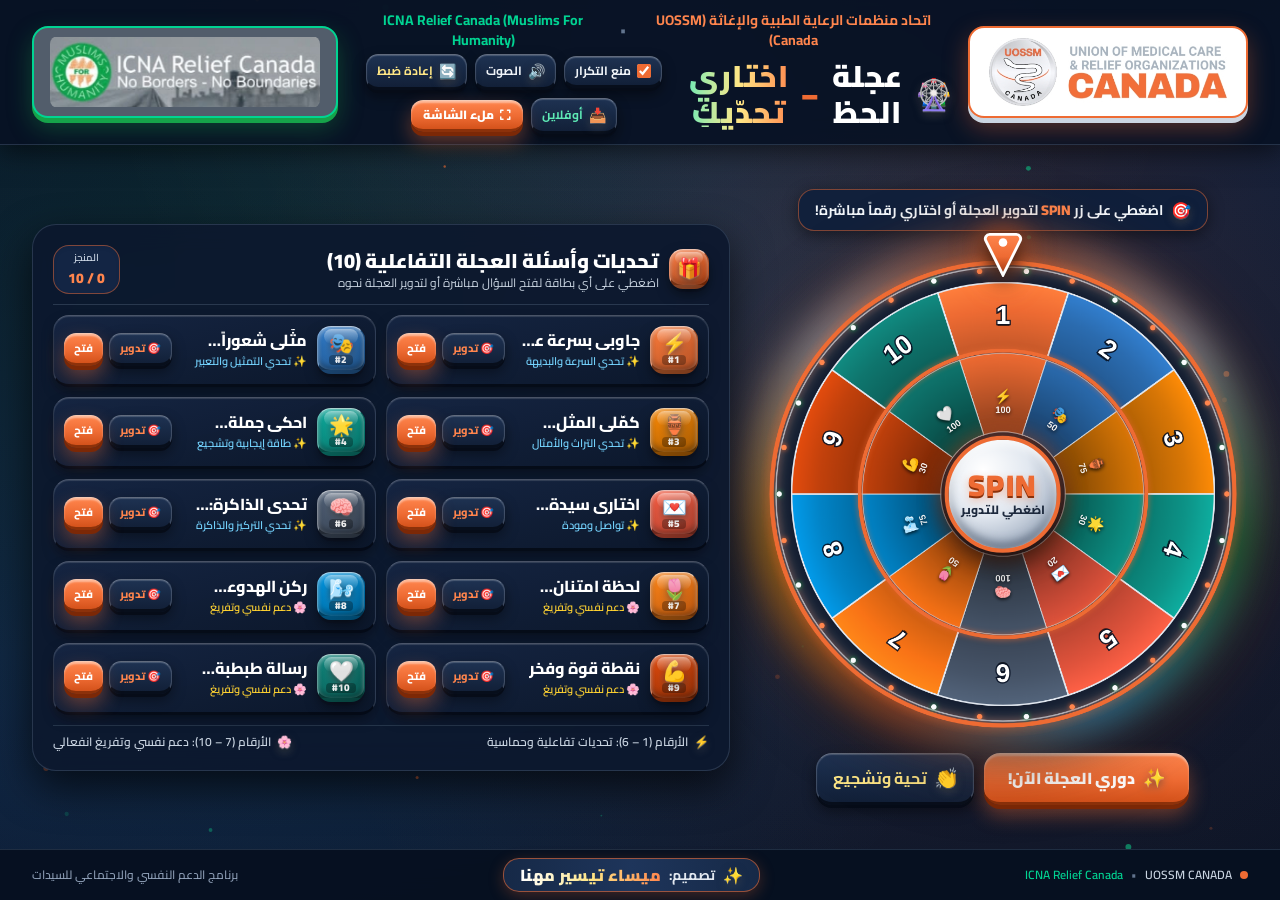
==== commit c861527a: "feat: add ICNA logo and implement image fallbacks - Added ICNA logo support with image error handlin" ====
--- a/uossm-wheel-offline.html
+++ b/uossm-wheel-offline.html
@@ -281,21 +281,21 @@
       }
     </style>
       <style>/*! tailwindcss v4.3.5 | MIT License | https://tailwindcss.com */
-@layer properties{@supports (((-webkit-hyphens:none)) and (not (margin-trim:block))) or ((-moz-orient:inline) and (not (color:rgb(from red r g b)))){*,:before,:after,::backdrop{--tw-scale-x:1;--tw-scale-y:1;--tw-scale-z:1;--tw-rotate-x:initial;--tw-rotate-y:initial;--tw-rotate-z:initial;--tw-skew-x:initial;--tw-skew-y:initial;--tw-space-y-reverse:0;--tw-border-style:solid;--tw-gradient-position:initial;--tw-gradient-from:#0000;--tw-gradient-via:#0000;--tw-gradient-to:#0000;--tw-gradient-stops:initial;--tw-gradient-via-stops:initial;--tw-gradient-from-position:0%;--tw-gradient-via-position:50%;--tw-gradient-to-position:100%;--tw-leading:initial;--tw-font-weight:initial;--tw-tracking:initial;--tw-ordinal:initial;--tw-slashed-zero:initial;--tw-numeric-figure:initial;--tw-numeric-spacing:initial;--tw-numeric-fraction:initial;--tw-shadow:0 0 #0000;--tw-shadow-color:initial;--tw-shadow-alpha:100%;--tw-inset-shadow:0 0 #0000;--tw-inset-shadow-color:initial;--tw-inset-shadow-alpha:100%;--tw-ring-color:initial;--tw-ring-shadow:0 0 #0000;--tw-inset-ring-color:initial;--tw-inset-ring-shadow:0 0 #0000;--tw-ring-inset:initial;--tw-ring-offset-width:0px;--tw-ring-offset-color:#fff;--tw-ring-offset-shadow:0 0 #0000;--tw-outline-style:solid;--tw-blur:initial;--tw-brightness:initial;--tw-contrast:initial;--tw-grayscale:initial;--tw-hue-rotate:initial;--tw-invert:initial;--tw-opacity:initial;--tw-saturate:initial;--tw-sepia:initial;--tw-drop-shadow:initial;--tw-drop-shadow-color:initial;--tw-drop-shadow-alpha:100%;--tw-drop-shadow-size:initial;--tw-backdrop-blur:initial;--tw-backdrop-brightness:initial;--tw-backdrop-contrast:initial;--tw-backdrop-grayscale:initial;--tw-backdrop-hue-rotate:initial;--tw-backdrop-invert:initial;--tw-backdrop-opacity:initial;--tw-backdrop-saturate:initial;--tw-backdrop-sepia:initial;--tw-duration:initial;--tw-ease:initial;--tw-translate-x:0;--tw-translate-y:0;--tw-translate-z:0}}}@layer theme{:root,:host{--font-sans:-apple-system, BlinkMacSystemFont, "Segoe UI", Roboto, "Helvetica Neue", "Noto Sans", Arial, sans-serif, "Apple Color Emoji", "Segoe UI Emoji", "Segoe UI Symbol", "Noto Color Emoji";--font-mono:ui-monospace, SFMono-Regular, Menlo, Monaco, Consolas, "Liberation Mono", "Courier New", monospace;--color-orange-400:oklch(75% .183 55.934);--color-orange-500:oklch(70.5% .213 47.604);--color-amber-200:oklch(92.4% .12 95.746);--color-amber-300:oklch(87.9% .169 91.605);--color-amber-400:oklch(82.8% .189 84.429);--color-amber-500:oklch(76.9% .188 70.08);--color-amber-950:oklch(27.9% .077 45.635);--color-yellow-200:oklch(94.5% .129 101.54);--color-yellow-300:oklch(90.5% .182 98.111);--color-yellow-400:oklch(85.2% .199 91.936);--color-yellow-500:oklch(79.5% .184 86.047);--color-emerald-200:oklch(90.5% .093 164.15);--color-emerald-300:oklch(84.5% .143 164.978);--color-emerald-400:oklch(76.5% .177 163.223);--color-emerald-500:oklch(69.6% .17 162.48);--color-emerald-600:oklch(59.6% .145 163.225);--color-emerald-950:oklch(26.2% .051 172.552);--color-teal-200:oklch(91% .096 180.426);--color-teal-400:oklch(77.7% .152 181.912);--color-teal-500:oklch(70.4% .14 182.503);--color-teal-950:oklch(27.7% .046 192.524);--color-cyan-100:oklch(95.6% .045 203.388);--color-cyan-200:oklch(91.7% .08 205.041);--color-cyan-300:oklch(86.5% .127 207.078);--color-cyan-400:oklch(78.9% .154 211.53);--color-cyan-500:oklch(71.5% .143 215.221);--color-sky-200:oklch(90.1% .058 230.902);--color-sky-300:oklch(82.8% .111 230.318);--color-sky-400:oklch(74.6% .16 232.661);--color-blue-500:oklch(62.3% .214 259.815);--color-blue-600:oklch(54.6% .245 262.881);--color-purple-500:oklch(62.7% .265 303.9);--color-purple-600:oklch(55.8% .288 302.321);--color-pink-200:oklch(89.9% .061 343.231);--color-pink-300:oklch(82.3% .12 346.018);--color-pink-400:oklch(71.8% .202 349.761);--color-pink-500:oklch(65.6% .241 354.308);--color-pink-600:oklch(59.2% .249 .584);--color-rose-300:oklch(81% .117 11.638);--color-rose-400:oklch(71.2% .194 13.428);--color-rose-500:oklch(64.5% .246 16.439);--color-rose-600:oklch(58.6% .253 17.585);--color-rose-950:oklch(27.1% .105 12.094);--color-slate-100:oklch(96.8% .007 247.896);--color-slate-200:oklch(92.9% .013 255.508);--color-slate-300:oklch(86.9% .022 252.894);--color-slate-400:oklch(70.4% .04 256.788);--color-slate-500:oklch(55.4% .046 257.417);--color-slate-600:oklch(44.6% .043 257.281);--color-slate-700:oklch(37.2% .044 257.287);--color-slate-800:oklch(27.9% .041 260.031);--color-slate-900:oklch(20.8% .042 265.755);--color-slate-950:oklch(12.9% .042 264.695);--color-black:#000;--color-white:#fff;--spacing:.25rem;--container-2xl:42rem;--container-3xl:48rem;--container-7xl:80rem;--text-xs:.75rem;--text-xs--line-height:calc(1 / .75);--text-sm:.875rem;--text-sm--line-height:calc(1.25 / .875);--text-base:1rem;--text-base--line-height:calc(1.5 / 1);--text-lg:1.125rem;--text-lg--line-height:calc(1.75 / 1.125);--text-xl:1.25rem;--text-xl--line-height:calc(1.75 / 1.25);--text-2xl:1.5rem;--text-2xl--line-height:calc(2 / 1.5);--text-3xl:1.875rem;--text-3xl--line-height:calc(2.25 / 1.875);--text-4xl:2.25rem;--text-4xl--line-height:calc(2.5 / 2.25);--text-5xl:3rem;--text-5xl--line-height:1;--font-weight-medium:500;--font-weight-semibold:600;--font-weight-bold:700;--font-weight-extrabold:800;--font-weight-black:900;--tracking-wide:.025em;--tracking-wider:.05em;--leading-snug:1.375;--leading-relaxed:1.625;--radius-md:.375rem;--radius-lg:.5rem;--radius-xl:.75rem;--radius-2xl:1rem;--radius-3xl:1.5rem;--ease-out:cubic-bezier(0, 0, .2, 1);--ease-in-out:cubic-bezier(.4, 0, .2, 1);--animate-ping:ping 1s cubic-bezier(0, 0, .2, 1) infinite;--blur-md:12px;--default-transition-duration:.15s;--default-transition-timing-function:cubic-bezier(.4, 0, .2, 1);--default-font-family:var(--font-sans);--default-mono-font-family:var(--font-mono)}}@layer base{*,:after,:before,::backdrop{box-sizing:border-box;border:0 solid;margin:0;padding:0}::file-selector-button{box-sizing:border-box;border:0 solid;margin:0;padding:0}html,:host{-webkit-text-size-adjust:100%;tab-size:4;line-height:1.5;font-family:var(--default-font-family,-apple-system, BlinkMacSystemFont, "Segoe UI", Roboto, "Helvetica Neue", "Noto Sans", Arial, sans-serif, "Apple Color Emoji", "Segoe UI Emoji", "Segoe UI Symbol", "Noto Color Emoji");font-feature-settings:var(--default-font-feature-settings,normal);font-variation-settings:var(--default-font-variation-settings,normal);-webkit-tap-highlight-color:transparent}hr{height:0;color:inherit;border-top-width:1px}abbr:where([title]){-webkit-text-decoration:underline dotted;text-decoration:underline dotted}h1,h2,h3,h4,h5,h6{font-size:inherit;font-weight:inherit}a{color:inherit;-webkit-text-decoration:inherit;-webkit-text-decoration:inherit;-webkit-text-decoration:inherit;-webkit-text-decoration:inherit;text-decoration:inherit}b,strong{font-weight:bolder}code,kbd,samp,pre{font-family:var(--default-mono-font-family,ui-monospace, SFMono-Regular, Menlo, Monaco, Consolas, "Liberation Mono", "Courier New", monospace);font-feature-settings:var(--default-mono-font-feature-settings,normal);font-variation-settings:var(--default-mono-font-variation-settings,normal);font-size:1em}small{font-size:80%}sub,sup{vertical-align:baseline;font-size:75%;line-height:0;position:relative}sub{bottom:-.25em}sup{top:-.5em}table{text-indent:0;border-color:inherit;border-collapse:collapse}:-moz-focusring:where(:not(iframe)){outline:auto}progress{vertical-align:baseline}summary{display:list-item}ol,ul,menu{list-style:none}img,svg,video,canvas,audio,iframe,embed,object{vertical-align:middle;display:block}img,video{max-width:100%;height:auto}button,input,select,optgroup,textarea{font:inherit;font-feature-settings:inherit;font-variation-settings:inherit;letter-spacing:inherit;color:inherit;opacity:1;background-color:#0000;border-radius:0}::file-selector-button{font:inherit;font-feature-settings:inherit;font-variation-settings:inherit;letter-spacing:inherit;color:inherit;opacity:1;background-color:#0000;border-radius:0}:where(select:is([multiple],[size])) optgroup{font-weight:bolder}:where(select:is([multiple],[size])) optgroup option{padding-inline-start:20px}::file-selector-button{margin-inline-end:4px}::placeholder{opacity:1}@supports (not ((-webkit-appearance:-apple-pay-button))) or (contain-intrinsic-size:1px){::placeholder{color:currentColor}@supports (color:color-mix(in lab, red, red)){::placeholder{color:color-mix(in oklab, currentcolor 50%, transparent)}}}textarea{resize:vertical}::-webkit-search-decoration{-webkit-appearance:none}::-webkit-date-and-time-value{min-height:1lh;text-align:inherit}::-webkit-datetime-edit{display:inline-flex}::-webkit-datetime-edit-fields-wrapper{padding:0}::-webkit-datetime-edit{padding-block:0}::-webkit-datetime-edit-year-field{padding-block:0}::-webkit-datetime-edit-month-field{padding-block:0}::-webkit-datetime-edit-day-field{padding-block:0}::-webkit-datetime-edit-hour-field{padding-block:0}::-webkit-datetime-edit-minute-field{padding-block:0}::-webkit-datetime-edit-second-field{padding-block:0}::-webkit-datetime-edit-millisecond-field{padding-block:0}::-webkit-datetime-edit-meridiem-field{padding-block:0}::-webkit-calendar-picker-indicator{line-height:1}:-moz-ui-invalid{box-shadow:none}button,input:where([type=button],[type=reset],[type=submit]){appearance:button}::file-selector-button{appearance:button}::-webkit-inner-spin-button{height:auto}::-webkit-outer-spin-button{height:auto}[hidden]:where(:not([hidden=until-found])){display:none!important}}@layer components;@layer utilities{.pointer-events-none{pointer-events:none}.visible{visibility:visible}.absolute{position:absolute}.fixed{position:fixed}.relative{position:relative}.inset-0{inset:0}.-top-1{top:calc(var(--spacing) * -1)}.-top-1\.5{top:calc(var(--spacing) * -1.5)}.top-4{top:calc(var(--spacing) * 4)}.-right-1{right:calc(var(--spacing) * -1)}.-right-1\.5{right:calc(var(--spacing) * -1.5)}.left-4{left:calc(var(--spacing) * 4)}.z-0{z-index:0}.z-10{z-index:10}.z-40{z-index:40}.z-50{z-index:50}.col-span-5{grid-column:span 5/span 5}.container{width:100%}@media (width>=40rem){.container{max-width:40rem}}@media (width>=48rem){.container{max-width:48rem}}@media (width>=64rem){.container{max-width:64rem}}@media (width>=80rem){.container{max-width:80rem}}@media (width>=96rem){.container{max-width:96rem}}.mx-auto{margin-inline:auto}.my-0{margin-block:0}.my-0\.5{margin-block:calc(var(--spacing) * .5)}.my-1{margin-block:var(--spacing)}.my-3{margin-block:calc(var(--spacing) * 3)}.mt-0{margin-top:0}.mt-0\.5{margin-top:calc(var(--spacing) * .5)}.mt-1{margin-top:var(--spacing)}.mt-1\.5{margin-top:calc(var(--spacing) * 1.5)}.mt-2{margin-top:calc(var(--spacing) * 2)}.mt-3{margin-top:calc(var(--spacing) * 3)}.mt-4{margin-top:calc(var(--spacing) * 4)}.mr-2{margin-right:calc(var(--spacing) * 2)}.mb-1{margin-bottom:var(--spacing)}.mb-1\.5{margin-bottom:calc(var(--spacing) * 1.5)}.mb-2{margin-bottom:calc(var(--spacing) * 2)}.mb-2\.5{margin-bottom:calc(var(--spacing) * 2.5)}.mb-3{margin-bottom:calc(var(--spacing) * 3)}.mb-4{margin-bottom:calc(var(--spacing) * 4)}.mb-5{margin-bottom:calc(var(--spacing) * 5)}.mb-6{margin-bottom:calc(var(--spacing) * 6)}.line-clamp-1{-webkit-line-clamp:1;-webkit-box-orient:vertical;display:-webkit-box;overflow:hidden}.block{display:block}.contents{display:contents}.flex{display:flex}.grid{display:grid}.hidden{display:none}.inline{display:inline}.inline-block{display:inline-block}.inline-flex{display:inline-flex}.table{display:table}.aspect-square{aspect-ratio:1}.h-2{height:calc(var(--spacing) * 2)}.h-2\.5{height:calc(var(--spacing) * 2.5)}.h-3{height:calc(var(--spacing) * 3)}.h-4{height:calc(var(--spacing) * 4)}.h-5{height:calc(var(--spacing) * 5)}.h-10{height:calc(var(--spacing) * 10)}.h-11{height:calc(var(--spacing) * 11)}.h-12{height:calc(var(--spacing) * 12)}.h-14{height:calc(var(--spacing) * 14)}.h-16{height:calc(var(--spacing) * 16)}.h-20{height:calc(var(--spacing) * 20)}.h-24{height:calc(var(--spacing) * 24)}.h-28{height:calc(var(--spacing) * 28)}.h-full{height:100%}.max-h-\[92vh\]{max-height:92vh}.max-h-\[460px\]{max-height:460px}.min-h-0{min-height:0}.min-h-\[96px\]{min-height:96px}.min-h-\[110px\]{min-height:110px}.min-h-screen{min-height:100vh}.w-2{width:calc(var(--spacing) * 2)}.w-2\.5{width:calc(var(--spacing) * 2.5)}.w-3{width:calc(var(--spacing) * 3)}.w-4{width:calc(var(--spacing) * 4)}.w-5{width:calc(var(--spacing) * 5)}.w-10{width:calc(var(--spacing) * 10)}.w-11{width:calc(var(--spacing) * 11)}.w-12{width:calc(var(--spacing) * 12)}.w-14{width:calc(var(--spacing) * 14)}.w-16{width:calc(var(--spacing) * 16)}.w-20{width:calc(var(--spacing) * 20)}.w-24{width:calc(var(--spacing) * 24)}.w-28{width:calc(var(--spacing) * 28)}.w-\[2px\]{width:2px}.w-\[min\(80vw\,390px\)\]{width:min(80vw,390px)}.w-auto{width:auto}.w-full{width:100%}.max-w-2xl{max-width:var(--container-2xl)}.max-w-3xl{max-width:var(--container-3xl)}.max-w-7xl{max-width:var(--container-7xl)}.max-w-\[460px\]{max-width:460px}.max-w-\[1840px\]{max-width:1840px}.max-w-full{max-width:100%}.min-w-0{min-width:0}.flex-1{flex:1}.flex-shrink-0,.shrink-0{flex-shrink:0}.scale-100{--tw-scale-x:100%;--tw-scale-y:100%;--tw-scale-z:100%;scale:var(--tw-scale-x) var(--tw-scale-y)}.scale-110{--tw-scale-x:110%;--tw-scale-y:110%;--tw-scale-z:110%;scale:var(--tw-scale-x) var(--tw-scale-y)}.transform{transform:var(--tw-rotate-x, ) var(--tw-rotate-y, ) var(--tw-rotate-z, ) var(--tw-skew-x, ) var(--tw-skew-y, )}.animate-ping{animation:var(--animate-ping)}.cursor-pointer{cursor:pointer}.resize{resize:both}.grid-cols-1{grid-template-columns:repeat(1,minmax(0,1fr))}.grid-cols-5{grid-template-columns:repeat(5,minmax(0,1fr))}.flex-col{flex-direction:column}.flex-wrap{flex-wrap:wrap}.items-center{align-items:center}.justify-between{justify-content:space-between}.justify-center{justify-content:center}.justify-end{justify-content:flex-end}.gap-1{gap:var(--spacing)}.gap-1\.5{gap:calc(var(--spacing) * 1.5)}.gap-2{gap:calc(var(--spacing) * 2)}.gap-2\.5{gap:calc(var(--spacing) * 2.5)}.gap-3{gap:calc(var(--spacing) * 3)}.gap-4{gap:calc(var(--spacing) * 4)}.gap-5{gap:calc(var(--spacing) * 5)}.gap-6{gap:calc(var(--spacing) * 6)}:where(.space-y-2>:not(:last-child)){--tw-space-y-reverse:0;margin-block-start:calc(calc(var(--spacing) * 2) * var(--tw-space-y-reverse));margin-block-end:calc(calc(var(--spacing) * 2) * calc(1 - var(--tw-space-y-reverse)))}:where(.space-y-4>:not(:last-child)){--tw-space-y-reverse:0;margin-block-start:calc(calc(var(--spacing) * 4) * var(--tw-space-y-reverse));margin-block-end:calc(calc(var(--spacing) * 4) * calc(1 - var(--tw-space-y-reverse)))}.truncate{text-overflow:ellipsis;white-space:nowrap;overflow:hidden}.overflow-hidden{overflow:hidden}.overflow-y-auto{overflow-y:auto}.rounded{border-radius:.25rem}.rounded-2xl{border-radius:var(--radius-2xl)}.rounded-3xl{border-radius:var(--radius-3xl)}.rounded-\[14px\]{border-radius:14px}.rounded-full{border-radius:2147483647px}.rounded-lg{border-radius:var(--radius-lg)}.rounded-md{border-radius:var(--radius-md)}.rounded-xl{border-radius:var(--radius-xl)}.border{border-style:var(--tw-border-style);border-width:1px}.border-2{border-style:var(--tw-border-style);border-width:2px}.border-t{border-top-style:var(--tw-border-style);border-top-width:1px}.border-b{border-bottom-style:var(--tw-border-style);border-bottom-width:1px}.border-dashed{--tw-border-style:dashed;border-style:dashed}.border-\[\#EE6B33\]{border-color:#ee6b33}.border-\[\#EE6B33\]\/45{border-color:oklab(67.9267% .131287 .116948/.45)}.border-\[\#EE6B33\]\/50{border-color:oklab(67.9267% .131287 .116948/.5)}.border-\[\#EE6B33\]\/60{border-color:oklab(67.9267% .131287 .116948/.6)}.border-amber-400{border-color:var(--color-amber-400)}.border-amber-400\/30{border-color:#fcbb004d}@supports (color:color-mix(in lab, red, red)){.border-amber-400\/30{border-color:color-mix(in oklab, var(--color-amber-400) 30%, transparent)}}.border-amber-400\/40{border-color:#fcbb0066}@supports (color:color-mix(in lab, red, red)){.border-amber-400\/40{border-color:color-mix(in oklab, var(--color-amber-400) 40%, transparent)}}.border-amber-400\/50{border-color:#fcbb0080}@supports (color:color-mix(in lab, red, red)){.border-amber-400\/50{border-color:color-mix(in oklab, var(--color-amber-400) 50%, transparent)}}.border-cyan-300{border-color:var(--color-cyan-300)}.border-cyan-400{border-color:var(--color-cyan-400)}.border-cyan-400\/30{border-color:#00d2ef4d}@supports (color:color-mix(in lab, red, red)){.border-cyan-400\/30{border-color:color-mix(in oklab, var(--color-cyan-400) 30%, transparent)}}.border-cyan-400\/40{border-color:#00d2ef66}@supports (color:color-mix(in lab, red, red)){.border-cyan-400\/40{border-color:color-mix(in oklab, var(--color-cyan-400) 40%, transparent)}}.border-cyan-500{border-color:var(--color-cyan-500)}.border-cyan-500\/30{border-color:#00b7d74d}@supports (color:color-mix(in lab, red, red)){.border-cyan-500\/30{border-color:color-mix(in oklab, var(--color-cyan-500) 30%, transparent)}}.border-emerald-400{border-color:var(--color-emerald-400)}.border-emerald-400\/40{border-color:#00d29466}@supports (color:color-mix(in lab, red, red)){.border-emerald-400\/40{border-color:color-mix(in oklab, var(--color-emerald-400) 40%, transparent)}}.border-emerald-400\/50{border-color:#00d29480}@supports (color:color-mix(in lab, red, red)){.border-emerald-400\/50{border-color:color-mix(in oklab, var(--color-emerald-400) 50%, transparent)}}.border-emerald-400\/60{border-color:#00d29499}@supports (color:color-mix(in lab, red, red)){.border-emerald-400\/60{border-color:color-mix(in oklab, var(--color-emerald-400) 60%, transparent)}}.border-emerald-500{border-color:var(--color-emerald-500)}.border-emerald-500\/30{border-color:#00bb7f4d}@supports (color:color-mix(in lab, red, red)){.border-emerald-500\/30{border-color:color-mix(in oklab, var(--color-emerald-500) 30%, transparent)}}.border-pink-400{border-color:var(--color-pink-400)}.border-pink-400\/40{border-color:#fb64b666}@supports (color:color-mix(in lab, red, red)){.border-pink-400\/40{border-color:color-mix(in oklab, var(--color-pink-400) 40%, transparent)}}.border-pink-400\/50{border-color:#fb64b680}@supports (color:color-mix(in lab, red, red)){.border-pink-400\/50{border-color:color-mix(in oklab, var(--color-pink-400) 50%, transparent)}}.border-pink-500{border-color:var(--color-pink-500)}.border-pink-500\/30{border-color:#f6339a4d}@supports (color:color-mix(in lab, red, red)){.border-pink-500\/30{border-color:color-mix(in oklab, var(--color-pink-500) 30%, transparent)}}.border-pink-500\/40{border-color:#f6339a66}@supports (color:color-mix(in lab, red, red)){.border-pink-500\/40{border-color:color-mix(in oklab, var(--color-pink-500) 40%, transparent)}}.border-rose-400{border-color:var(--color-rose-400)}.border-rose-400\/40{border-color:#ff667f66}@supports (color:color-mix(in lab, red, red)){.border-rose-400\/40{border-color:color-mix(in oklab, var(--color-rose-400) 40%, transparent)}}.border-sky-300{border-color:var(--color-sky-300)}.border-sky-400{border-color:var(--color-sky-400)}.border-sky-400\/40{border-color:#00bcfe66}@supports (color:color-mix(in lab, red, red)){.border-sky-400\/40{border-color:color-mix(in oklab, var(--color-sky-400) 40%, transparent)}}.border-slate-600{border-color:var(--color-slate-600)}.border-slate-600\/50{border-color:#45556c80}@supports (color:color-mix(in lab, red, red)){.border-slate-600\/50{border-color:color-mix(in oklab, var(--color-slate-600) 50%, transparent)}}.border-slate-600\/60{border-color:#45556c99}@supports (color:color-mix(in lab, red, red)){.border-slate-600\/60{border-color:color-mix(in oklab, var(--color-slate-600) 60%, transparent)}}.border-slate-700{border-color:var(--color-slate-700)}.border-slate-700\/60{border-color:#31415899}@supports (color:color-mix(in lab, red, red)){.border-slate-700\/60{border-color:color-mix(in oklab, var(--color-slate-700) 60%, transparent)}}.border-slate-700\/70{border-color:#314158b3}@supports (color:color-mix(in lab, red, red)){.border-slate-700\/70{border-color:color-mix(in oklab, var(--color-slate-700) 70%, transparent)}}.border-slate-700\/80{border-color:#314158cc}@supports (color:color-mix(in lab, red, red)){.border-slate-700\/80{border-color:color-mix(in oklab, var(--color-slate-700) 80%, transparent)}}.border-slate-900{border-color:var(--color-slate-900)}.border-teal-400{border-color:var(--color-teal-400)}.border-teal-400\/40{border-color:#00d3bd66}@supports (color:color-mix(in lab, red, red)){.border-teal-400\/40{border-color:color-mix(in oklab, var(--color-teal-400) 40%, transparent)}}.border-white{border-color:var(--color-white)}.border-white\/15{border-color:#ffffff26}@supports (color:color-mix(in lab, red, red)){.border-white\/15{border-color:color-mix(in oklab, var(--color-white) 15%, transparent)}}.border-white\/40{border-color:#fff6}@supports (color:color-mix(in lab, red, red)){.border-white\/40{border-color:color-mix(in oklab, var(--color-white) 40%, transparent)}}.border-yellow-400{border-color:var(--color-yellow-400)}.border-yellow-400\/40{border-color:#fac80066}@supports (color:color-mix(in lab, red, red)){.border-yellow-400\/40{border-color:color-mix(in oklab, var(--color-yellow-400) 40%, transparent)}}.border-yellow-400\/60{border-color:#fac80099}@supports (color:color-mix(in lab, red, red)){.border-yellow-400\/60{border-color:color-mix(in oklab, var(--color-yellow-400) 60%, transparent)}}.bg-\[\#0A1428\]\/80{background-color:oklab(19.4029% -.00532239 -.0428924/.8)}.bg-\[\#0C182E\]\/90{background-color:oklab(21.125% -.00687204 -.0465133/.9)}.bg-\[\#0D1F3C\]{background-color:#0d1f3c}.bg-\[\#0a1329\]\/85{background-color:oklab(19.2018% -.00365958 -.0464691/.85)}.bg-\[\#0d1b3a\]{background-color:#0d1b3a}.bg-\[\#0e1a38\]\/90{background-color:oklab(22.5895% -.00482672 -.0604679/.9)}.bg-\[\#0f1936\]\/90{background-color:oklab(22.2301% -.00278649 -.0582361/.9)}.bg-\[\#070f24\]\/90{background-color:oklab(17.4297% -.0034217 -.0452078/.9)}.bg-\[\#101F3A\]{background-color:#101f3a}.bg-\[\#09152B\]{background-color:#09152b}.bg-\[\#10203B\]\/90{background-color:oklab(24.5478% -.00949004 -.0552959/.9)}.bg-\[\#10203B\]\/95{background-color:oklab(24.5478% -.00949004 -.0552959/.95)}.bg-\[\#12163b\]{background-color:#12163b}.bg-\[\#071020\]\/90{background-color:oklab(17.3911% -.00591987 -.0358012/.9)}.bg-\[\#071022\]\/90{background-color:oklab(17.5489% -.00531478 -.0396552/.9)}.bg-\[\#071022\]\/95{background-color:oklab(17.5489% -.00531478 -.0396552/.95)}.bg-\[\#091128\]{background-color:#091128}.bg-\[\#112046\]{background-color:#112046}.bg-\[\#132544\]{background-color:#132544}.bg-\[\#EE6B33\]{background-color:#ee6b33}.bg-amber-500{background-color:var(--color-amber-500)}.bg-amber-500\/15{background-color:#f99c0026}@supports (color:color-mix(in lab, red, red)){.bg-amber-500\/15{background-color:color-mix(in oklab, var(--color-amber-500) 15%, transparent)}}.bg-amber-500\/20{background-color:#f99c0033}@supports (color:color-mix(in lab, red, red)){.bg-amber-500\/20{background-color:color-mix(in oklab, var(--color-amber-500) 20%, transparent)}}.bg-amber-950{background-color:var(--color-amber-950)}.bg-amber-950\/30{background-color:#4619014d}@supports (color:color-mix(in lab, red, red)){.bg-amber-950\/30{background-color:color-mix(in oklab, var(--color-amber-950) 30%, transparent)}}.bg-amber-950\/40{background-color:#46190166}@supports (color:color-mix(in lab, red, red)){.bg-amber-950\/40{background-color:color-mix(in oklab, var(--color-amber-950) 40%, transparent)}}.bg-black{background-color:var(--color-black)}.bg-black\/30{background-color:#0000004d}@supports (color:color-mix(in lab, red, red)){.bg-black\/30{background-color:color-mix(in oklab, var(--color-black) 30%, transparent)}}.bg-black\/35{background-color:#00000059}@supports (color:color-mix(in lab, red, red)){.bg-black\/35{background-color:color-mix(in oklab, var(--color-black) 35%, transparent)}}.bg-black\/80{background-color:#000c}@supports (color:color-mix(in lab, red, red)){.bg-black\/80{background-color:color-mix(in oklab, var(--color-black) 80%, transparent)}}.bg-black\/82{background-color:#000000d1}@supports (color:color-mix(in lab, red, red)){.bg-black\/82{background-color:color-mix(in oklab, var(--color-black) 82%, transparent)}}.bg-black\/85{background-color:#000000d9}@supports (color:color-mix(in lab, red, red)){.bg-black\/85{background-color:color-mix(in oklab, var(--color-black) 85%, transparent)}}.bg-cyan-400{background-color:var(--color-cyan-400)}.bg-cyan-500{background-color:var(--color-cyan-500)}.bg-cyan-500\/15{background-color:#00b7d726}@supports (color:color-mix(in lab, red, red)){.bg-cyan-500\/15{background-color:color-mix(in oklab, var(--color-cyan-500) 15%, transparent)}}.bg-cyan-500\/20{background-color:#00b7d733}@supports (color:color-mix(in lab, red, red)){.bg-cyan-500\/20{background-color:color-mix(in oklab, var(--color-cyan-500) 20%, transparent)}}.bg-emerald-400{background-color:var(--color-emerald-400)}.bg-emerald-500{background-color:var(--color-emerald-500)}.bg-emerald-600{background-color:var(--color-emerald-600)}.bg-emerald-600\/80{background-color:#009767cc}@supports (color:color-mix(in lab, red, red)){.bg-emerald-600\/80{background-color:color-mix(in oklab, var(--color-emerald-600) 80%, transparent)}}.bg-emerald-950{background-color:var(--color-emerald-950)}.bg-emerald-950\/70{background-color:#002c22b3}@supports (color:color-mix(in lab, red, red)){.bg-emerald-950\/70{background-color:color-mix(in oklab, var(--color-emerald-950) 70%, transparent)}}.bg-emerald-950\/80{background-color:#002c22cc}@supports (color:color-mix(in lab, red, red)){.bg-emerald-950\/80{background-color:color-mix(in oklab, var(--color-emerald-950) 80%, transparent)}}.bg-pink-400{background-color:var(--color-pink-400)}.bg-pink-500{background-color:var(--color-pink-500)}.bg-pink-500\/20{background-color:#f6339a33}@supports (color:color-mix(in lab, red, red)){.bg-pink-500\/20{background-color:color-mix(in oklab, var(--color-pink-500) 20%, transparent)}}.bg-rose-600{background-color:var(--color-rose-600)}.bg-rose-600\/80{background-color:#e70044cc}@supports (color:color-mix(in lab, red, red)){.bg-rose-600\/80{background-color:color-mix(in oklab, var(--color-rose-600) 80%, transparent)}}.bg-slate-800{background-color:var(--color-slate-800)}.bg-slate-800\/80{background-color:#1d293dcc}@supports (color:color-mix(in lab, red, red)){.bg-slate-800\/80{background-color:color-mix(in oklab, var(--color-slate-800) 80%, transparent)}}.bg-slate-800\/90{background-color:#1d293de6}@supports (color:color-mix(in lab, red, red)){.bg-slate-800\/90{background-color:color-mix(in oklab, var(--color-slate-800) 90%, transparent)}}.bg-slate-900{background-color:var(--color-slate-900)}.bg-slate-900\/90{background-color:#0f172be6}@supports (color:color-mix(in lab, red, red)){.bg-slate-900\/90{background-color:color-mix(in oklab, var(--color-slate-900) 90%, transparent)}}.bg-slate-950{background-color:var(--color-slate-950)}.bg-teal-950{background-color:var(--color-teal-950)}.bg-teal-950\/40{background-color:#022f2e66}@supports (color:color-mix(in lab, red, red)){.bg-teal-950\/40{background-color:color-mix(in oklab, var(--color-teal-950) 40%, transparent)}}.bg-white{background-color:var(--color-white)}.bg-white\/5{background-color:#ffffff0d}@supports (color:color-mix(in lab, red, red)){.bg-white\/5{background-color:color-mix(in oklab, var(--color-white) 5%, transparent)}}.bg-yellow-400{background-color:var(--color-yellow-400)}.\!bg-gradient-to-b{--tw-gradient-position:to bottom in oklab!important;background-image:linear-gradient(var(--tw-gradient-stops))!important}.bg-gradient-to-b{--tw-gradient-position:to bottom in oklab;background-image:linear-gradient(var(--tw-gradient-stops))}.bg-gradient-to-br{--tw-gradient-position:to bottom right in oklab;background-image:linear-gradient(var(--tw-gradient-stops))}.bg-gradient-to-l{--tw-gradient-position:to left in oklab;background-image:linear-gradient(var(--tw-gradient-stops))}.bg-gradient-to-r{--tw-gradient-position:to right in oklab;background-image:linear-gradient(var(--tw-gradient-stops))}.\!from-yellow-300{--tw-gradient-from:var(--color-yellow-300)!important;--tw-gradient-stops:var(--tw-gradient-via-stops,var(--tw-gradient-position), var(--tw-gradient-from) var(--tw-gradient-from-position), var(--tw-gradient-to) var(--tw-gradient-to-position))!important}.from-\[\#2A1617\]{--tw-gradient-from:#2a1617;--tw-gradient-stops:var(--tw-gradient-via-stops,var(--tw-gradient-position), var(--tw-gradient-from) var(--tw-gradient-from-position), var(--tw-gradient-to) var(--tw-gradient-to-position))}.from-\[\#101d42\]{--tw-gradient-from:#101d42;--tw-gradient-stops:var(--tw-gradient-via-stops,var(--tw-gradient-position), var(--tw-gradient-from) var(--tw-gradient-from-position), var(--tw-gradient-to) var(--tw-gradient-to-position))}.from-\[\#132544\]{--tw-gradient-from:#132544;--tw-gradient-stops:var(--tw-gradient-via-stops,var(--tw-gradient-position), var(--tw-gradient-from) var(--tw-gradient-from-position), var(--tw-gradient-to) var(--tw-gradient-to-position))}.from-\[\#162947\]{--tw-gradient-from:#162947;--tw-gradient-stops:var(--tw-gradient-via-stops,var(--tw-gradient-position), var(--tw-gradient-from) var(--tw-gradient-from-position), var(--tw-gradient-to) var(--tw-gradient-to-position))}.from-\[\#EE6B33\]{--tw-gradient-from:#ee6b33;--tw-gradient-stops:var(--tw-gradient-via-stops,var(--tw-gradient-position), var(--tw-gradient-from) var(--tw-gradient-from-position), var(--tw-gradient-to) var(--tw-gradient-to-position))}.from-\[\#FF854D\]{--tw-gradient-from:#ff854d;--tw-gradient-stops:var(--tw-gradient-via-stops,var(--tw-gradient-position), var(--tw-gradient-from) var(--tw-gradient-from-position), var(--tw-gradient-to) var(--tw-gradient-to-position))}.from-amber-500{--tw-gradient-from:var(--color-amber-500);--tw-gradient-stops:var(--tw-gradient-via-stops,var(--tw-gradient-position), var(--tw-gradient-from) var(--tw-gradient-from-position), var(--tw-gradient-to) var(--tw-gradient-to-position))}.from-cyan-300{--tw-gradient-from:var(--color-cyan-300);--tw-gradient-stops:var(--tw-gradient-via-stops,var(--tw-gradient-position), var(--tw-gradient-from) var(--tw-gradient-from-position), var(--tw-gradient-to) var(--tw-gradient-to-position))}.from-cyan-400{--tw-gradient-from:var(--color-cyan-400);--tw-gradient-stops:var(--tw-gradient-via-stops,var(--tw-gradient-position), var(--tw-gradient-from) var(--tw-gradient-from-position), var(--tw-gradient-to) var(--tw-gradient-to-position))}.from-cyan-400\/40{--tw-gradient-from:#00d2ef66}@supports (color:color-mix(in lab, red, red)){.from-cyan-400\/40{--tw-gradient-from:color-mix(in oklab, var(--color-cyan-400) 40%, transparent)}}.from-cyan-400\/40{--tw-gradient-stops:var(--tw-gradient-via-stops,var(--tw-gradient-position), var(--tw-gradient-from) var(--tw-gradient-from-position), var(--tw-gradient-to) var(--tw-gradient-to-position))}.from-cyan-500{--tw-gradient-from:var(--color-cyan-500);--tw-gradient-stops:var(--tw-gradient-via-stops,var(--tw-gradient-position), var(--tw-gradient-from) var(--tw-gradient-from-position), var(--tw-gradient-to) var(--tw-gradient-to-position))}.from-pink-500{--tw-gradient-from:var(--color-pink-500);--tw-gradient-stops:var(--tw-gradient-via-stops,var(--tw-gradient-position), var(--tw-gradient-from) var(--tw-gradient-from-position), var(--tw-gradient-to) var(--tw-gradient-to-position))}.from-pink-600{--tw-gradient-from:var(--color-pink-600);--tw-gradient-stops:var(--tw-gradient-via-stops,var(--tw-gradient-position), var(--tw-gradient-from) var(--tw-gradient-from-position), var(--tw-gradient-to) var(--tw-gradient-to-position))}.from-rose-950{--tw-gradient-from:var(--color-rose-950);--tw-gradient-stops:var(--tw-gradient-via-stops,var(--tw-gradient-position), var(--tw-gradient-from) var(--tw-gradient-from-position), var(--tw-gradient-to) var(--tw-gradient-to-position))}.from-rose-950\/60{--tw-gradient-from:#4d021899}@supports (color:color-mix(in lab, red, red)){.from-rose-950\/60{--tw-gradient-from:color-mix(in oklab, var(--color-rose-950) 60%, transparent)}}.from-rose-950\/60{--tw-gradient-stops:var(--tw-gradient-via-stops,var(--tw-gradient-position), var(--tw-gradient-from) var(--tw-gradient-from-position), var(--tw-gradient-to) var(--tw-gradient-to-position))}.from-sky-400{--tw-gradient-from:var(--color-sky-400);--tw-gradient-stops:var(--tw-gradient-via-stops,var(--tw-gradient-position), var(--tw-gradient-from) var(--tw-gradient-from-position), var(--tw-gradient-to) var(--tw-gradient-to-position))}.from-sky-400\/40{--tw-gradient-from:#00bcfe66}@supports (color:color-mix(in lab, red, red)){.from-sky-400\/40{--tw-gradient-from:color-mix(in oklab, var(--color-sky-400) 40%, transparent)}}.from-sky-400\/40{--tw-gradient-stops:var(--tw-gradient-via-stops,var(--tw-gradient-position), var(--tw-gradient-from) var(--tw-gradient-from-position), var(--tw-gradient-to) var(--tw-gradient-to-position))}.from-slate-800{--tw-gradient-from:var(--color-slate-800);--tw-gradient-stops:var(--tw-gradient-via-stops,var(--tw-gradient-position), var(--tw-gradient-from) var(--tw-gradient-from-position), var(--tw-gradient-to) var(--tw-gradient-to-position))}.from-transparent{--tw-gradient-from:transparent;--tw-gradient-stops:var(--tw-gradient-via-stops,var(--tw-gradient-position), var(--tw-gradient-from) var(--tw-gradient-from-position), var(--tw-gradient-to) var(--tw-gradient-to-position))}.via-\[\#0D1A31\]{--tw-gradient-via:#0d1a31;--tw-gradient-via-stops:var(--tw-gradient-position), var(--tw-gradient-from) var(--tw-gradient-from-position), var(--tw-gradient-via) var(--tw-gradient-via-position), var(--tw-gradient-to) var(--tw-gradient-to-position);--tw-gradient-stops:var(--tw-gradient-via-stops)}.via-\[\#0b1530\]{--tw-gradient-via:#0b1530;--tw-gradient-via-stops:var(--tw-gradient-position), var(--tw-gradient-from) var(--tw-gradient-from-position), var(--tw-gradient-via) var(--tw-gradient-via-position), var(--tw-gradient-to) var(--tw-gradient-to-position);--tw-gradient-stops:var(--tw-gradient-via-stops)}.via-\[\#1E355B\]{--tw-gradient-via:#1e355b;--tw-gradient-via-stops:var(--tw-gradient-position), var(--tw-gradient-from) var(--tw-gradient-from-position), var(--tw-gradient-via) var(--tw-gradient-via-position), var(--tw-gradient-to) var(--tw-gradient-to-position);--tw-gradient-stops:var(--tw-gradient-via-stops)}.via-\[\#162238\]{--tw-gradient-via:#162238;--tw-gradient-via-stops:var(--tw-gradient-position), var(--tw-gradient-from) var(--tw-gradient-from-position), var(--tw-gradient-via) var(--tw-gradient-via-position), var(--tw-gradient-to) var(--tw-gradient-to-position);--tw-gradient-stops:var(--tw-gradient-via-stops)}.via-\[\#EE6B33\]\/70{--tw-gradient-via:oklab(67.9267% .131287 .116948/.7);--tw-gradient-via-stops:var(--tw-gradient-position), var(--tw-gradient-from) var(--tw-gradient-from-position), var(--tw-gradient-via) var(--tw-gradient-via-position), var(--tw-gradient-to) var(--tw-gradient-to-position);--tw-gradient-stops:var(--tw-gradient-via-stops)}.via-amber-200{--tw-gradient-via:var(--color-amber-200);--tw-gradient-via-stops:var(--tw-gradient-position), var(--tw-gradient-from) var(--tw-gradient-from-position), var(--tw-gradient-via) var(--tw-gradient-via-position), var(--tw-gradient-to) var(--tw-gradient-to-position);--tw-gradient-stops:var(--tw-gradient-via-stops)}.via-blue-600{--tw-gradient-via:var(--color-blue-600);--tw-gradient-via-stops:var(--tw-gradient-position), var(--tw-gradient-from) var(--tw-gradient-from-position), var(--tw-gradient-via) var(--tw-gradient-via-position), var(--tw-gradient-to) var(--tw-gradient-to-position);--tw-gradient-stops:var(--tw-gradient-via-stops)}.via-pink-300{--tw-gradient-via:var(--color-pink-300);--tw-gradient-via-stops:var(--tw-gradient-position), var(--tw-gradient-from) var(--tw-gradient-from-position), var(--tw-gradient-via) var(--tw-gradient-via-position), var(--tw-gradient-to) var(--tw-gradient-to-position);--tw-gradient-stops:var(--tw-gradient-via-stops)}.via-rose-500{--tw-gradient-via:var(--color-rose-500);--tw-gradient-via-stops:var(--tw-gradient-position), var(--tw-gradient-from) var(--tw-gradient-from-position), var(--tw-gradient-via) var(--tw-gradient-via-position), var(--tw-gradient-to) var(--tw-gradient-to-position);--tw-gradient-stops:var(--tw-gradient-via-stops)}.via-slate-900{--tw-gradient-via:var(--color-slate-900);--tw-gradient-via-stops:var(--tw-gradient-position), var(--tw-gradient-from) var(--tw-gradient-from-position), var(--tw-gradient-via) var(--tw-gradient-via-position), var(--tw-gradient-to) var(--tw-gradient-to-position);--tw-gradient-stops:var(--tw-gradient-via-stops)}.\!to-amber-500{--tw-gradient-to:var(--color-amber-500)!important;--tw-gradient-stops:var(--tw-gradient-via-stops,var(--tw-gradient-position), var(--tw-gradient-from) var(--tw-gradient-from-position), var(--tw-gradient-to) var(--tw-gradient-to-position))!important}.to-\[\#2A1617\]{--tw-gradient-to:#2a1617;--tw-gradient-stops:var(--tw-gradient-via-stops,var(--tw-gradient-position), var(--tw-gradient-from) var(--tw-gradient-from-position), var(--tw-gradient-to) var(--tw-gradient-to-position))}.to-\[\#081024\]{--tw-gradient-to:#081024;--tw-gradient-stops:var(--tw-gradient-via-stops,var(--tw-gradient-position), var(--tw-gradient-from) var(--tw-gradient-from-position), var(--tw-gradient-to) var(--tw-gradient-to-position))}.to-\[\#091224\]{--tw-gradient-to:#091224;--tw-gradient-stops:var(--tw-gradient-via-stops,var(--tw-gradient-position), var(--tw-gradient-from) var(--tw-gradient-from-position), var(--tw-gradient-to) var(--tw-gradient-to-position))}.to-\[\#162947\]{--tw-gradient-to:#162947;--tw-gradient-stops:var(--tw-gradient-via-stops,var(--tw-gradient-position), var(--tw-gradient-from) var(--tw-gradient-from-position), var(--tw-gradient-to) var(--tw-gradient-to-position))}.to-\[\#EE6B33\]\/40{--tw-gradient-to:oklab(67.9267% .131287 .116948/.4);--tw-gradient-stops:var(--tw-gradient-via-stops,var(--tw-gradient-position), var(--tw-gradient-from) var(--tw-gradient-from-position), var(--tw-gradient-to) var(--tw-gradient-to-position))}.to-amber-400{--tw-gradient-to:var(--color-amber-400);--tw-gradient-stops:var(--tw-gradient-via-stops,var(--tw-gradient-position), var(--tw-gradient-from) var(--tw-gradient-from-position), var(--tw-gradient-to) var(--tw-gradient-to-position))}.to-blue-600{--tw-gradient-to:var(--color-blue-600);--tw-gradient-stops:var(--tw-gradient-via-stops,var(--tw-gradient-position), var(--tw-gradient-from) var(--tw-gradient-from-position), var(--tw-gradient-to) var(--tw-gradient-to-position))}.to-orange-500{--tw-gradient-to:var(--color-orange-500);--tw-gradient-stops:var(--tw-gradient-via-stops,var(--tw-gradient-position), var(--tw-gradient-from) var(--tw-gradient-from-position), var(--tw-gradient-to) var(--tw-gradient-to-position))}.to-pink-500{--tw-gradient-to:var(--color-pink-500);--tw-gradient-stops:var(--tw-gradient-via-stops,var(--tw-gradient-position), var(--tw-gradient-from) var(--tw-gradient-from-position), var(--tw-gradient-to) var(--tw-gradient-to-position))}.to-purple-600{--tw-gradient-to:var(--color-purple-600);--tw-gradient-stops:var(--tw-gradient-via-stops,var(--tw-gradient-position), var(--tw-gradient-from) var(--tw-gradient-from-position), var(--tw-gradient-to) var(--tw-gradient-to-position))}.to-rose-950{--tw-gradient-to:var(--color-rose-950);--tw-gradient-stops:var(--tw-gradient-via-stops,var(--tw-gradient-position), var(--tw-gradient-from) var(--tw-gradient-from-position), var(--tw-gradient-to) var(--tw-gradient-to-position))}.to-rose-950\/60{--tw-gradient-to:#4d021899}@supports (color:color-mix(in lab, red, red)){.to-rose-950\/60{--tw-gradient-to:color-mix(in oklab, var(--color-rose-950) 60%, transparent)}}.to-rose-950\/60{--tw-gradient-stops:var(--tw-gradient-via-stops,var(--tw-gradient-position), var(--tw-gradient-from) var(--tw-gradient-from-position), var(--tw-gradient-to) var(--tw-gradient-to-position))}.to-sky-200{--tw-gradient-to:var(--color-sky-200);--tw-gradient-stops:var(--tw-gradient-via-stops,var(--tw-gradient-position), var(--tw-gradient-from) var(--tw-gradient-from-position), var(--tw-gradient-to) var(--tw-gradient-to-position))}.to-slate-900{--tw-gradient-to:var(--color-slate-900);--tw-gradient-stops:var(--tw-gradient-via-stops,var(--tw-gradient-position), var(--tw-gradient-from) var(--tw-gradient-from-position), var(--tw-gradient-to) var(--tw-gradient-to-position))}.to-teal-500{--tw-gradient-to:var(--color-teal-500);--tw-gradient-stops:var(--tw-gradient-via-stops,var(--tw-gradient-position), var(--tw-gradient-from) var(--tw-gradient-from-position), var(--tw-gradient-to) var(--tw-gradient-to-position))}.to-teal-500\/40{--tw-gradient-to:#00baa766}@supports (color:color-mix(in lab, red, red)){.to-teal-500\/40{--tw-gradient-to:color-mix(in oklab, var(--color-teal-500) 40%, transparent)}}.to-teal-500\/40{--tw-gradient-stops:var(--tw-gradient-via-stops,var(--tw-gradient-position), var(--tw-gradient-from) var(--tw-gradient-from-position), var(--tw-gradient-to) var(--tw-gradient-to-position))}.to-transparent{--tw-gradient-to:transparent;--tw-gradient-stops:var(--tw-gradient-via-stops,var(--tw-gradient-position), var(--tw-gradient-from) var(--tw-gradient-from-position), var(--tw-gradient-to) var(--tw-gradient-to-position))}.to-white{--tw-gradient-to:var(--color-white);--tw-gradient-stops:var(--tw-gradient-via-stops,var(--tw-gradient-position), var(--tw-gradient-from) var(--tw-gradient-from-position), var(--tw-gradient-to) var(--tw-gradient-to-position))}.to-yellow-200{--tw-gradient-to:var(--color-yellow-200);--tw-gradient-stops:var(--tw-gradient-via-stops,var(--tw-gradient-position), var(--tw-gradient-from) var(--tw-gradient-from-position), var(--tw-gradient-to) var(--tw-gradient-to-position))}.to-yellow-500{--tw-gradient-to:var(--color-yellow-500);--tw-gradient-stops:var(--tw-gradient-via-stops,var(--tw-gradient-position), var(--tw-gradient-from) var(--tw-gradient-from-position), var(--tw-gradient-to) var(--tw-gradient-to-position))}.bg-clip-text{-webkit-background-clip:text;background-clip:text}.object-contain{object-fit:contain}.p-0{padding:0}.p-0\.5{padding:calc(var(--spacing) * .5)}.p-2{padding:calc(var(--spacing) * 2)}.p-2\.5{padding:calc(var(--spacing) * 2.5)}.p-3{padding:calc(var(--spacing) * 3)}.p-4{padding:calc(var(--spacing) * 4)}.p-5{padding:calc(var(--spacing) * 5)}.px-1{padding-inline:var(--spacing)}.px-1\.5{padding-inline:calc(var(--spacing) * 1.5)}.px-2{padding-inline:calc(var(--spacing) * 2)}.px-2\.5{padding-inline:calc(var(--spacing) * 2.5)}.px-3{padding-inline:calc(var(--spacing) * 3)}.px-3\.5{padding-inline:calc(var(--spacing) * 3.5)}.px-4{padding-inline:calc(var(--spacing) * 4)}.px-5{padding-inline:calc(var(--spacing) * 5)}.px-6{padding-inline:calc(var(--spacing) * 6)}.px-7{padding-inline:calc(var(--spacing) * 7)}.py-0{padding-block:0}.py-0\.5{padding-block:calc(var(--spacing) * .5)}.py-1{padding-block:var(--spacing)}.py-1\.5{padding-block:calc(var(--spacing) * 1.5)}.py-2{padding-block:calc(var(--spacing) * 2)}.py-2\.5{padding-block:calc(var(--spacing) * 2.5)}.py-3{padding-block:calc(var(--spacing) * 3)}.py-6{padding-block:calc(var(--spacing) * 6)}.pt-2{padding-top:calc(var(--spacing) * 2)}.pt-2\.5{padding-top:calc(var(--spacing) * 2.5)}.pt-3{padding-top:calc(var(--spacing) * 3)}.pt-4{padding-top:calc(var(--spacing) * 4)}.pr-1{padding-right:var(--spacing)}.pb-2{padding-bottom:calc(var(--spacing) * 2)}.pb-3{padding-bottom:calc(var(--spacing) * 3)}.text-center{text-align:center}.text-right{text-align:right}.font-mono{font-family:var(--font-mono)}.text-2xl{font-size:var(--text-2xl);line-height:var(--tw-leading,var(--text-2xl--line-height))}.text-3xl{font-size:var(--text-3xl);line-height:var(--tw-leading,var(--text-3xl--line-height))}.text-4xl{font-size:var(--text-4xl);line-height:var(--tw-leading,var(--text-4xl--line-height))}.text-base{font-size:var(--text-base);line-height:var(--tw-leading,var(--text-base--line-height))}.text-lg{font-size:var(--text-lg);line-height:var(--tw-leading,var(--text-lg--line-height))}.text-sm{font-size:var(--text-sm);line-height:var(--tw-leading,var(--text-sm--line-height))}.text-xl{font-size:var(--text-xl);line-height:var(--tw-leading,var(--text-xl--line-height))}.text-xs{font-size:var(--text-xs);line-height:var(--tw-leading,var(--text-xs--line-height))}.text-\[10px\]{font-size:10px}.text-\[11px\]{font-size:11px}.leading-none{--tw-leading:1;line-height:1}.leading-relaxed{--tw-leading:var(--leading-relaxed);line-height:var(--leading-relaxed)}.leading-snug{--tw-leading:var(--leading-snug);line-height:var(--leading-snug)}.font-black{--tw-font-weight:var(--font-weight-black);font-weight:var(--font-weight-black)}.font-bold{--tw-font-weight:var(--font-weight-bold);font-weight:var(--font-weight-bold)}.font-extrabold{--tw-font-weight:var(--font-weight-extrabold);font-weight:var(--font-weight-extrabold)}.font-medium{--tw-font-weight:var(--font-weight-medium);font-weight:var(--font-weight-medium)}.font-semibold{--tw-font-weight:var(--font-weight-semibold);font-weight:var(--font-weight-semibold)}.tracking-wide{--tw-tracking:var(--tracking-wide);letter-spacing:var(--tracking-wide)}.tracking-wider{--tw-tracking:var(--tracking-wider);letter-spacing:var(--tracking-wider)}.whitespace-nowrap{white-space:nowrap}.text-\[\#EE6B33\]{color:#ee6b33}.text-\[\#FF854D\]{color:#ff854d}.text-amber-200{color:var(--color-amber-200)}.text-amber-300{color:var(--color-amber-300)}.text-cyan-100{color:var(--color-cyan-100)}.text-cyan-200{color:var(--color-cyan-200)}.text-cyan-200\/80{color:#a2f4fdcc}@supports (color:color-mix(in lab, red, red)){.text-cyan-200\/80{color:color-mix(in oklab, var(--color-cyan-200) 80%, transparent)}}.text-cyan-200\/85{color:#a2f4fdd9}@supports (color:color-mix(in lab, red, red)){.text-cyan-200\/85{color:color-mix(in oklab, var(--color-cyan-200) 85%, transparent)}}.text-cyan-300{color:var(--color-cyan-300)}.text-cyan-300\/80{color:#53eafdcc}@supports (color:color-mix(in lab, red, red)){.text-cyan-300\/80{color:color-mix(in oklab, var(--color-cyan-300) 80%, transparent)}}.text-cyan-400{color:var(--color-cyan-400)}.text-emerald-200{color:var(--color-emerald-200)}.text-emerald-300{color:var(--color-emerald-300)}.text-pink-200{color:var(--color-pink-200)}.text-pink-300{color:var(--color-pink-300)}.text-pink-400{color:var(--color-pink-400)}.text-rose-300{color:var(--color-rose-300)}.text-rose-400{color:var(--color-rose-400)}.text-sky-200{color:var(--color-sky-200)}.text-sky-300{color:var(--color-sky-300)}.text-slate-100{color:var(--color-slate-100)}.text-slate-200{color:var(--color-slate-200)}.text-slate-300{color:var(--color-slate-300)}.text-slate-400{color:var(--color-slate-400)}.text-slate-500{color:var(--color-slate-500)}.text-slate-600{color:var(--color-slate-600)}.text-slate-800{color:var(--color-slate-800)}.text-slate-950{color:var(--color-slate-950)}.text-teal-200{color:var(--color-teal-200)}.text-transparent{color:#0000}.text-white{color:var(--color-white)}.text-white\/95{color:#fffffff2}@supports (color:color-mix(in lab, red, red)){.text-white\/95{color:color-mix(in oklab, var(--color-white) 95%, transparent)}}.text-yellow-200{color:var(--color-yellow-200)}.text-yellow-300{color:var(--color-yellow-300)}.uppercase{text-transform:uppercase}.tabular-nums{--tw-numeric-spacing:tabular-nums;font-variant-numeric:var(--tw-ordinal, ) var(--tw-slashed-zero, ) var(--tw-numeric-figure, ) var(--tw-numeric-spacing, ) var(--tw-numeric-fraction, )}.accent-\[\#EE6B33\]{accent-color:#ee6b33}.accent-cyan-400{accent-color:var(--color-cyan-400)}.opacity-90{opacity:.9}.shadow-2xl{--tw-shadow:0 25px 50px -12px var(--tw-shadow-color,#00000040);box-shadow:var(--tw-inset-shadow), var(--tw-inset-ring-shadow), var(--tw-ring-offset-shadow), var(--tw-ring-shadow), var(--tw-shadow)}.shadow-\[0_0_50px_rgba\(0\,242\,254\,0\.35\)\]{--tw-shadow:0 0 50px var(--tw-shadow-color,#00f2fe59);box-shadow:var(--tw-inset-shadow), var(--tw-inset-ring-shadow), var(--tw-ring-offset-shadow), var(--tw-ring-shadow), var(--tw-shadow)}.shadow-\[0_4px_15px_rgba\(238\,107\,51\,0\.25\)\]{--tw-shadow:0 4px 15px var(--tw-shadow-color,#ee6b3340);box-shadow:var(--tw-inset-shadow), var(--tw-inset-ring-shadow), var(--tw-ring-offset-shadow), var(--tw-ring-shadow), var(--tw-shadow)}.shadow-\[0_4px_25px_rgba\(0\,0\,0\,0\.45\)\]{--tw-shadow:0 4px 25px var(--tw-shadow-color,#00000073);box-shadow:var(--tw-inset-shadow), var(--tw-inset-ring-shadow), var(--tw-ring-offset-shadow), var(--tw-ring-shadow), var(--tw-shadow)}.shadow-\[0_5px_0_\#CBD5E1\,0_10px_22px_rgba\(0\,0\,0\,0\.5\)\]{--tw-shadow:0 5px 0 var(--tw-shadow-color,#cbd5e1), 0 10px 22px var(--tw-shadow-color,#00000080);box-shadow:var(--tw-inset-shadow), var(--tw-inset-ring-shadow), var(--tw-ring-offset-shadow), var(--tw-ring-shadow), var(--tw-shadow)}.shadow-\[0_6px_20px_rgba\(0\,0\,0\,0\.45\)\]{--tw-shadow:0 6px 20px var(--tw-shadow-color,#00000073);box-shadow:var(--tw-inset-shadow), var(--tw-inset-ring-shadow), var(--tw-ring-offset-shadow), var(--tw-ring-shadow), var(--tw-shadow)}.shadow-\[0_20px_50px_rgba\(0\,0\,0\,0\.65\)\]{--tw-shadow:0 20px 50px var(--tw-shadow-color,#000000a6);box-shadow:var(--tw-inset-shadow), var(--tw-inset-ring-shadow), var(--tw-ring-offset-shadow), var(--tw-ring-shadow), var(--tw-shadow)}.shadow-\[0_25px_70px_rgba\(0\,0\,0\,0\.9\)\]{--tw-shadow:0 25px 70px var(--tw-shadow-color,#000000e6);box-shadow:var(--tw-inset-shadow), var(--tw-inset-ring-shadow), var(--tw-ring-offset-shadow), var(--tw-ring-shadow), var(--tw-shadow)}.shadow-\[0_25px_70px_rgba\(0\,0\,0\,0\.85\)\,0_0_40px_rgba\(238\,107\,51\,0\.35\)\]{--tw-shadow:0 25px 70px var(--tw-shadow-color,#000000d9), 0 0 40px var(--tw-shadow-color,#ee6b3359);box-shadow:var(--tw-inset-shadow), var(--tw-inset-ring-shadow), var(--tw-ring-offset-shadow), var(--tw-ring-shadow), var(--tw-shadow)}.shadow-inner{--tw-shadow:inset 0 2px 4px 0 var(--tw-shadow-color,#0000000d);box-shadow:var(--tw-inset-shadow), var(--tw-inset-ring-shadow), var(--tw-ring-offset-shadow), var(--tw-ring-shadow), var(--tw-shadow)}.shadow-lg{--tw-shadow:0 10px 15px -3px var(--tw-shadow-color,#0000001a), 0 4px 6px -4px var(--tw-shadow-color,#0000001a);box-shadow:var(--tw-inset-shadow), var(--tw-inset-ring-shadow), var(--tw-ring-offset-shadow), var(--tw-ring-shadow), var(--tw-shadow)}.shadow-md{--tw-shadow:0 4px 6px -1px var(--tw-shadow-color,#0000001a), 0 2px 4px -2px var(--tw-shadow-color,#0000001a);box-shadow:var(--tw-inset-shadow), var(--tw-inset-ring-shadow), var(--tw-ring-offset-shadow), var(--tw-ring-shadow), var(--tw-shadow)}.shadow-xl{--tw-shadow:0 20px 25px -5px var(--tw-shadow-color,#0000001a), 0 8px 10px -6px var(--tw-shadow-color,#0000001a);box-shadow:var(--tw-inset-shadow), var(--tw-inset-ring-shadow), var(--tw-ring-offset-shadow), var(--tw-ring-shadow), var(--tw-shadow)}.ring{--tw-ring-shadow:var(--tw-ring-inset, ) 0 0 0 calc(1px + var(--tw-ring-offset-width)) var(--tw-ring-color,currentcolor);box-shadow:var(--tw-inset-shadow), var(--tw-inset-ring-shadow), var(--tw-ring-offset-shadow), var(--tw-ring-shadow), var(--tw-shadow)}.shadow-amber-500{--tw-shadow-color:oklch(76.9% .188 70.08)}@supports (color:color-mix(in lab, red, red)){.shadow-amber-500{--tw-shadow-color:color-mix(in oklab, var(--color-amber-500) var(--tw-shadow-alpha), transparent)}}.shadow-amber-500\/25{--tw-shadow-color:#f99c0040}@supports (color:color-mix(in lab, red, red)){.shadow-amber-500\/25{--tw-shadow-color:color-mix(in oklab, color-mix(in oklab, var(--color-amber-500) 25%, transparent) var(--tw-shadow-alpha), transparent)}}.shadow-cyan-500{--tw-shadow-color:oklch(71.5% .143 215.221)}@supports (color:color-mix(in lab, red, red)){.shadow-cyan-500{--tw-shadow-color:color-mix(in oklab, var(--color-cyan-500) var(--tw-shadow-alpha), transparent)}}.shadow-cyan-500\/10{--tw-shadow-color:#00b7d71a}@supports (color:color-mix(in lab, red, red)){.shadow-cyan-500\/10{--tw-shadow-color:color-mix(in oklab, color-mix(in oklab, var(--color-cyan-500) 10%, transparent) var(--tw-shadow-alpha), transparent)}}.shadow-cyan-500\/25{--tw-shadow-color:#00b7d740}@supports (color:color-mix(in lab, red, red)){.shadow-cyan-500\/25{--tw-shadow-color:color-mix(in oklab, color-mix(in oklab, var(--color-cyan-500) 25%, transparent) var(--tw-shadow-alpha), transparent)}}.shadow-cyan-500\/30{--tw-shadow-color:#00b7d74d}@supports (color:color-mix(in lab, red, red)){.shadow-cyan-500\/30{--tw-shadow-color:color-mix(in oklab, color-mix(in oklab, var(--color-cyan-500) 30%, transparent) var(--tw-shadow-alpha), transparent)}}.shadow-pink-500{--tw-shadow-color:oklch(65.6% .241 354.308)}@supports (color:color-mix(in lab, red, red)){.shadow-pink-500{--tw-shadow-color:color-mix(in oklab, var(--color-pink-500) var(--tw-shadow-alpha), transparent)}}.shadow-pink-500\/30{--tw-shadow-color:#f6339a4d}@supports (color:color-mix(in lab, red, red)){.shadow-pink-500\/30{--tw-shadow-color:color-mix(in oklab, color-mix(in oklab, var(--color-pink-500) 30%, transparent) var(--tw-shadow-alpha), transparent)}}.outline{outline-style:var(--tw-outline-style);outline-width:1px}.blur{--tw-blur:blur(8px);filter:var(--tw-blur, ) var(--tw-brightness, ) var(--tw-contrast, ) var(--tw-grayscale, ) var(--tw-hue-rotate, ) var(--tw-invert, ) var(--tw-saturate, ) var(--tw-sepia, ) var(--tw-drop-shadow, )}.filter{filter:var(--tw-blur, ) var(--tw-brightness, ) var(--tw-contrast, ) var(--tw-grayscale, ) var(--tw-hue-rotate, ) var(--tw-invert, ) var(--tw-saturate, ) var(--tw-sepia, ) var(--tw-drop-shadow, )}.filter\!{filter:var(--tw-blur, ) var(--tw-brightness, ) var(--tw-contrast, ) var(--tw-grayscale, ) var(--tw-hue-rotate, ) var(--tw-invert, ) var(--tw-saturate, ) var(--tw-sepia, ) var(--tw-drop-shadow, )!important}.backdrop-blur-md{--tw-backdrop-blur:blur(var(--blur-md));-webkit-backdrop-filter:var(--tw-backdrop-blur, ) var(--tw-backdrop-brightness, ) var(--tw-backdrop-contrast, ) var(--tw-backdrop-grayscale, ) var(--tw-backdrop-hue-rotate, ) var(--tw-backdrop-invert, ) var(--tw-backdrop-opacity, ) var(--tw-backdrop-saturate, ) var(--tw-backdrop-sepia, );backdrop-filter:var(--tw-backdrop-blur, ) var(--tw-backdrop-brightness, ) var(--tw-backdrop-contrast, ) var(--tw-backdrop-grayscale, ) var(--tw-backdrop-hue-rotate, ) var(--tw-backdrop-invert, ) var(--tw-backdrop-opacity, ) var(--tw-backdrop-saturate, ) var(--tw-backdrop-sepia, )}.backdrop-filter{-webkit-backdrop-filter:var(--tw-backdrop-blur, ) var(--tw-backdrop-brightness, ) var(--tw-backdrop-contrast, ) var(--tw-backdrop-grayscale, ) var(--tw-backdrop-hue-rotate, ) var(--tw-backdrop-invert, ) var(--tw-backdrop-opacity, ) var(--tw-backdrop-saturate, ) var(--tw-backdrop-sepia, );backdrop-filter:var(--tw-backdrop-blur, ) var(--tw-backdrop-brightness, ) var(--tw-backdrop-contrast, ) var(--tw-backdrop-grayscale, ) var(--tw-backdrop-hue-rotate, ) var(--tw-backdrop-invert, ) var(--tw-backdrop-opacity, ) var(--tw-backdrop-saturate, ) var(--tw-backdrop-sepia, )}.transition{transition-property:color,background-color,border-color,outline-color,text-decoration-color,fill,stroke,--tw-gradient-from,--tw-gradient-via,--tw-gradient-to,opacity,box-shadow,transform,translate,scale,rotate,filter,-webkit-backdrop-filter,backdrop-filter,display,content-visibility,overlay,pointer-events;transition-timing-function:var(--tw-ease,var(--default-transition-timing-function));transition-duration:var(--tw-duration,var(--default-transition-duration))}.transition-all{transition-property:all;transition-timing-function:var(--tw-ease,var(--default-transition-timing-function));transition-duration:var(--tw-duration,var(--default-transition-duration))}.duration-100{--tw-duration:.1s;transition-duration:.1s}.duration-300{--tw-duration:.3s;transition-duration:.3s}.ease-in-out{--tw-ease:var(--ease-in-out);transition-timing-function:var(--ease-in-out)}.ease-out{--tw-ease:var(--ease-out);transition-timing-function:var(--ease-out)}.select-none{-webkit-user-select:none;user-select:none}@media (hover:hover){:is(:where(.group):hover .group-hover\:scale-105){--tw-scale-x:105%;--tw-scale-y:105%;--tw-scale-z:105%;scale:var(--tw-scale-x) var(--tw-scale-y)}:is(:where(.group):hover .group-hover\:text-\[\#FF854D\]){color:#ff854d}.hover\:-translate-y-0\.5:hover{--tw-translate-y:calc(var(--spacing) * -.5);translate:var(--tw-translate-x) var(--tw-translate-y)}.hover\:scale-\[1\.02\]:hover{scale:1.02}.hover\:border-cyan-400:hover{border-color:var(--color-cyan-400)}.hover\:border-pink-400:hover{border-color:var(--color-pink-400)}.hover\:bg-\[\#192f64\]:hover{background-color:#192f64}.hover\:bg-amber-400:hover{background-color:var(--color-amber-400)}.hover\:bg-cyan-500\/30:hover{background-color:#00b7d74d}@supports (color:color-mix(in lab, red, red)){.hover\:bg-cyan-500\/30:hover{background-color:color-mix(in oklab, var(--color-cyan-500) 30%, transparent)}}.hover\:bg-emerald-500:hover{background-color:var(--color-emerald-500)}.hover\:bg-rose-500:hover{background-color:var(--color-rose-500)}.hover\:bg-rose-600:hover{background-color:var(--color-rose-600)}.hover\:bg-slate-700:hover{background-color:var(--color-slate-700)}.hover\:from-amber-400:hover{--tw-gradient-from:var(--color-amber-400);--tw-gradient-stops:var(--tw-gradient-via-stops,var(--tw-gradient-position), var(--tw-gradient-from) var(--tw-gradient-from-position), var(--tw-gradient-to) var(--tw-gradient-to-position))}.hover\:from-cyan-400:hover{--tw-gradient-from:var(--color-cyan-400);--tw-gradient-stops:var(--tw-gradient-via-stops,var(--tw-gradient-position), var(--tw-gradient-from) var(--tw-gradient-from-position), var(--tw-gradient-to) var(--tw-gradient-to-position))}.hover\:from-pink-400:hover{--tw-gradient-from:var(--color-pink-400);--tw-gradient-stops:var(--tw-gradient-via-stops,var(--tw-gradient-position), var(--tw-gradient-from) var(--tw-gradient-from-position), var(--tw-gradient-to) var(--tw-gradient-to-position))}.hover\:from-pink-500:hover{--tw-gradient-from:var(--color-pink-500);--tw-gradient-stops:var(--tw-gradient-via-stops,var(--tw-gradient-position), var(--tw-gradient-from) var(--tw-gradient-from-position), var(--tw-gradient-to) var(--tw-gradient-to-position))}.hover\:to-blue-500:hover{--tw-gradient-to:var(--color-blue-500);--tw-gradient-stops:var(--tw-gradient-via-stops,var(--tw-gradient-position), var(--tw-gradient-from) var(--tw-gradient-from-position), var(--tw-gradient-to) var(--tw-gradient-to-position))}.hover\:to-orange-400:hover{--tw-gradient-to:var(--color-orange-400);--tw-gradient-stops:var(--tw-gradient-via-stops,var(--tw-gradient-position), var(--tw-gradient-from) var(--tw-gradient-from-position), var(--tw-gradient-to) var(--tw-gradient-to-position))}.hover\:to-purple-500:hover{--tw-gradient-to:var(--color-purple-500);--tw-gradient-stops:var(--tw-gradient-via-stops,var(--tw-gradient-position), var(--tw-gradient-from) var(--tw-gradient-from-position), var(--tw-gradient-to) var(--tw-gradient-to-position))}.hover\:to-yellow-400:hover{--tw-gradient-to:var(--color-yellow-400);--tw-gradient-stops:var(--tw-gradient-via-stops,var(--tw-gradient-position), var(--tw-gradient-from) var(--tw-gradient-from-position), var(--tw-gradient-to) var(--tw-gradient-to-position))}.hover\:text-white:hover{color:var(--color-white)}.hover\:shadow-pink-500\/50:hover{--tw-shadow-color:#f6339a80}@supports (color:color-mix(in lab, red, red)){.hover\:shadow-pink-500\/50:hover{--tw-shadow-color:color-mix(in oklab, color-mix(in oklab, var(--color-pink-500) 50%, transparent) var(--tw-shadow-alpha), transparent)}}}.focus\:border-\[\#EE6B33\]:focus{border-color:#ee6b33}.focus\:outline-none:focus{--tw-outline-style:none;outline-style:none}.active\:translate-y-0:active{--tw-translate-y:0px;translate:var(--tw-translate-x) var(--tw-translate-y)}.disabled\:opacity-60:disabled{opacity:.6}@media (width>=40rem){.sm\:block{display:block}.sm\:inline{display:inline}.sm\:h-13{height:calc(var(--spacing) * 13)}.sm\:h-20{height:calc(var(--spacing) * 20)}.sm\:h-24{height:calc(var(--spacing) * 24)}.sm\:h-28{height:calc(var(--spacing) * 28)}.sm\:w-20{width:calc(var(--spacing) * 20)}.sm\:w-24{width:calc(var(--spacing) * 24)}.sm\:w-28{width:calc(var(--spacing) * 28)}.sm\:w-\[min\(70vw\,430px\)\]{width:min(70vw,430px)}.sm\:max-w-\[510px\]{max-width:510px}.sm\:grid-cols-2{grid-template-columns:repeat(2,minmax(0,1fr))}.sm\:gap-2\.5{gap:calc(var(--spacing) * 2.5)}.sm\:gap-3{gap:calc(var(--spacing) * 3)}.sm\:gap-4{gap:calc(var(--spacing) * 4)}.sm\:gap-6{gap:calc(var(--spacing) * 6)}.sm\:p-5{padding:calc(var(--spacing) * 5)}.sm\:p-6{padding:calc(var(--spacing) * 6)}.sm\:p-7{padding:calc(var(--spacing) * 7)}.sm\:p-8{padding:calc(var(--spacing) * 8)}.sm\:px-6{padding-inline:calc(var(--spacing) * 6)}.sm\:text-2xl{font-size:var(--text-2xl);line-height:var(--tw-leading,var(--text-2xl--line-height))}.sm\:text-3xl{font-size:var(--text-3xl);line-height:var(--tw-leading,var(--text-3xl--line-height))}.sm\:text-4xl{font-size:var(--text-4xl);line-height:var(--tw-leading,var(--text-4xl--line-height))}.sm\:text-5xl{font-size:var(--text-5xl);line-height:var(--tw-leading,var(--text-5xl--line-height))}.sm\:text-base{font-size:var(--text-base);line-height:var(--tw-leading,var(--text-base--line-height))}.sm\:text-lg{font-size:var(--text-lg);line-height:var(--tw-leading,var(--text-lg--line-height))}.sm\:text-sm{font-size:var(--text-sm);line-height:var(--tw-leading,var(--text-sm--line-height))}.sm\:text-xl{font-size:var(--text-xl);line-height:var(--tw-leading,var(--text-xl--line-height))}.sm\:text-xs{font-size:var(--text-xs);line-height:var(--tw-leading,var(--text-xs--line-height))}}@media (width>=48rem){.md\:flex{display:flex}.md\:inline{display:inline}.md\:text-3xl{font-size:var(--text-3xl);line-height:var(--tw-leading,var(--text-3xl--line-height))}.md\:text-4xl{font-size:var(--text-4xl);line-height:var(--tw-leading,var(--text-4xl--line-height))}}@media (width>=64rem){.lg\:col-span-5{grid-column:span 5/span 5}.lg\:col-span-7{grid-column:span 7/span 7}.lg\:h-screen{height:100vh}.lg\:w-\[min\(52vh\,460px\)\]{width:min(52vh,460px)}.lg\:grid-cols-1{grid-template-columns:repeat(1,minmax(0,1fr))}.lg\:grid-cols-12{grid-template-columns:repeat(12,minmax(0,1fr))}.lg\:overflow-hidden{overflow:hidden}}@media (width>=80rem){.xl\:col-span-5{grid-column:span 5/span 5}.xl\:col-span-7{grid-column:span 7/span 7}.xl\:inline-block{display:inline-block}.xl\:h-14{height:calc(var(--spacing) * 14)}.xl\:w-14{width:calc(var(--spacing) * 14)}.xl\:w-\[min\(56vh\,520px\)\]{width:min(56vh,520px)}.xl\:gap-3{gap:calc(var(--spacing) * 3)}.xl\:gap-3\.5{gap:calc(var(--spacing) * 3.5)}.xl\:gap-8{gap:calc(var(--spacing) * 8)}.xl\:p-3{padding:calc(var(--spacing) * 3)}.xl\:p-6{padding:calc(var(--spacing) * 6)}.xl\:px-10{padding-inline:calc(var(--spacing) * 10)}.xl\:py-3{padding-block:calc(var(--spacing) * 3)}.xl\:text-2xl{font-size:var(--text-2xl);line-height:var(--tw-leading,var(--text-2xl--line-height))}.xl\:text-3xl{font-size:var(--text-3xl);line-height:var(--tw-leading,var(--text-3xl--line-height))}.xl\:text-base{font-size:var(--text-base);line-height:var(--tw-leading,var(--text-base--line-height))}.xl\:text-lg{font-size:var(--text-lg);line-height:var(--tw-leading,var(--text-lg--line-height))}}}:root{--uossm-orange:#ee6b33;--uossm-orange-bright:#ff854d;--uossm-orange-deep:#b84211;--uossm-slate:#8d9ba8;--uossm-silver:#e2e8f0;--uossm-blue:#38bdf8;--bg-deep:#091326}*{box-sizing:border-box;-webkit-user-select:none;user-select:none;-webkit-tap-highlight-color:transparent}body{background-color:var(--bg-deep);color:#fff;background-image:radial-gradient(circle at 72% 45%,#ee6b3329 0%,#ee6b330a 38%,#0000 68%),radial-gradient(circle at 22% 30%,#8d9ba829 0%,#38bdf80f 40%,#0000 70%),radial-gradient(circle at 50% 0,#ffffff0f 0%,#0000 50%),linear-gradient(160deg,#070f1e 0%,#0e1d38 48%,#091326 100%);min-height:100vh;font-family:Cairo,Tajawal,sans-serif;overflow-x:hidden}.icon-3d-box{background:linear-gradient(145deg,#ffffff38 0%,#ffffff0a 100%);border-top:1.5px solid #ffffffa6;border-bottom:4px solid #00000073;border-left:1px solid #ffffff59;border-right:1px solid #00000040;border-radius:16px;justify-content:center;align-items:center;transition:all .22s cubic-bezier(.34,1.56,.64,1);display:inline-flex;position:relative;transform:perspective(500px)translateZ(0);box-shadow:0 8px 16px -2px #0000008c,0 4px #0f172acc,inset 0 2px 4px #ffffff73,inset 0 -3px 6px #00000059}.icon-3d-box:after{content:"";pointer-events:none;background:linear-gradient(#ffffff73 0%,#fff0 100%);border-radius:999px;height:35%;position:absolute;top:2px;left:12%;right:12%}.icon-3d-glyph{filter:drop-shadow(0 4px 5px #0000008c)drop-shadow(0 1px #fff6);display:inline-block;transform:translateZ(12px)}.btn-3d-orange{background:linear-gradient(#ff854d 0%,#ee6b33 55%,#d4521b 100%);border-top:1.5px solid #ffe6d7cc;border-bottom:4px solid #8c310a;transition:all .15s cubic-bezier(.34,1.56,.64,1);box-shadow:0 6px #7c2806,0 12px 24px #ee6b3373,inset 0 2px 2px #ffffff73}.btn-3d-orange:hover:not(:disabled){transform:translateY(-2px);box-shadow:0 8px #7c2806,0 16px 30px #ee6b3399,inset 0 2px 3px #fff9}.btn-3d-orange:active:not(:disabled){transform:translateY(4px);box-shadow:0 2px #7c2806,0 5px 12px #ee6b3359,inset 0 1px 2px #ffffff4d}.btn-3d-slate{background:linear-gradient(#1e3252 0%,#122038 100%);border:1px solid #e2e8f033;border-top-color:#e2e8f061;border-bottom:3px solid #070e1b;transition:all .15s;box-shadow:0 4px #060c18,0 8px 16px #00000073,inset 0 1px 1px #fff3}.btn-3d-slate:hover{border-top-color:#ee6b33bf;transform:translateY(-2px);box-shadow:0 6px #060c18,0 12px 20px #ee6b3333,inset 0 1px 2px #ffffff4d}.btn-3d-slate:active{transform:translateY(2px);box-shadow:0 2px #060c18,0 4px 8px #0006}.wheel-stage{filter:drop-shadow(0 18px 38px #000000a6)drop-shadow(0 0 28px #ee6b3347);justify-content:center;align-items:center;display:flex;position:relative}.wheel-outer-glow{filter:blur(20px);opacity:.48;z-index:0;background:conic-gradient(#ee6b33,#cbd5e1,#38bdf8,#ee6b33,#f59e0b,#cbd5e1,#ee6b33);border-radius:50%;animation:4.5s ease-in-out infinite alternate pulseGlow;position:absolute;inset:-14px}@keyframes pulseGlow{0%{opacity:.38;transform:scale(.98)}to{opacity:.68;transform:scale(1.02)}}.spin-btn-center{cursor:pointer;z-index:20;background:radial-gradient(circle at 32% 28%,#fff 0%,#e2e8f0 42%,#94a3b8 85%,#475569 100%);border:4px solid #ee6b33;border-radius:50%;flex-direction:column;justify-content:center;align-items:center;width:24%;min-width:82px;height:24%;min-height:82px;transition:all .25s cubic-bezier(.34,1.56,.64,1);display:flex;position:absolute;top:50%;left:50%;transform:translate(-50%,-50%);box-shadow:0 10px 24px #000000bf,0 0 25px #ee6b33bf,inset 0 4px 8px #fffffff2,inset 0 -6px 10px #475569b3}.spin-btn-center:hover:not(:disabled){transform:translate(-50%,-50%)scale(1.08);box-shadow:0 14px 30px #000c,0 0 40px #ee6b33f2,inset 0 4px 10px #fff,inset 0 -6px 12px #475569cc}.spin-btn-center:active:not(:disabled){transform:translate(-50%,-50%)scale(.95)}.spin-btn-center:disabled{cursor:not-allowed;opacity:.85}.spin-label{letter-spacing:1.5px;color:#ee6b33;text-shadow:0 2px #8c310a,0 4px 8px #ee6b3373;font-family:Cairo,sans-serif;font-weight:900;line-height:1}.wheel-pointer{z-index:30;filter:drop-shadow(0 6px 10px #000000d9)drop-shadow(0 0 12px #ee6b33d9);transform-origin:50% 10px;transition:transform 80ms ease-out;position:absolute;top:-22px;left:50%;transform:translate(-50%)}.pointer-tick{transform:translate(-50%)rotate(-18deg)!important}.number-card{-webkit-backdrop-filter:blur(12px);backdrop-filter:blur(12px);background:linear-gradient(165deg,#172744eb 0%,#0c172bf2 100%);border:1px solid #e2e8f024;border-top-color:#e2e8f047;border-bottom:4px solid #050a16e6;transition:all .22s cubic-bezier(.34,1.56,.64,1);box-shadow:0 8px 18px -4px #00000080,inset 0 1px 1px #ffffff26}.number-card:hover{border-top-color:#ee6b33d9;border-left-color:#ee6b3373;border-right-color:#ee6b3373;transform:translateY(-3px)scale(1.01);box-shadow:0 14px 26px -4px #ee6b3347,0 4px #ee6b3366,inset 0 1px 2px #ffffff4d}.number-card:hover .icon-3d-box{transform:perspective(500px)translateY(-3px)rotateX(8deg)scale(1.07)}.number-card.completed{background:linear-gradient(165deg,#0a2e28d1 0%,#071c1ae6 100%);border-top-color:#10b9818c;border-bottom-color:#042f24f2}.breathing-circle{animation:8s ease-in-out infinite breatheAnim}@keyframes breatheAnim{0%,to{transform:scale(.85);box-shadow:0 0 15px #38bdf866}50%{transform:scale(1.22);box-shadow:0 0 45px #38bdf8e6,0 0 70px #ee6b3380}}@keyframes float3D{0%,to{transform:translateY(0)}50%{transform:translateY(-4px)}}.float-3d{animation:3.5s ease-in-out infinite float3D}.modal-enter{animation:.38s cubic-bezier(.16,1,.3,1) forwards modalPop}@keyframes modalPop{0%{opacity:0;transform:scale(.88)translateY(20px)}to{opacity:1;transform:scale(1)translateY(0)}}::-webkit-scrollbar{width:7px}::-webkit-scrollbar-track{background:#070f1e}::-webkit-scrollbar-thumb{background:#273b59;border-radius:4px}::-webkit-scrollbar-thumb:hover{background:#ee6b33}@property --tw-scale-x{syntax:"*";inherits:false;initial-value:1}@property --tw-scale-y{syntax:"*";inherits:false;initial-value:1}@property --tw-scale-z{syntax:"*";inherits:false;initial-value:1}@property --tw-rotate-x{syntax:"*";inherits:false}@property --tw-rotate-y{syntax:"*";inherits:false}@property --tw-rotate-z{syntax:"*";inherits:false}@property --tw-skew-x{syntax:"*";inherits:false}@property --tw-skew-y{syntax:"*";inherits:false}@property --tw-space-y-reverse{syntax:"*";inherits:false;initial-value:0}@property --tw-border-style{syntax:"*";inherits:false;initial-value:solid}@property --tw-gradient-position{syntax:"*";inherits:false}@property --tw-gradient-from{syntax:"<color>";inherits:false;initial-value:#0000}@property --tw-gradient-via{syntax:"<color>";inherits:false;initial-value:#0000}@property --tw-gradient-to{syntax:"<color>";inherits:false;initial-value:#0000}@property --tw-gradient-stops{syntax:"*";inherits:false}@property --tw-gradient-via-stops{syntax:"*";inherits:false}@property --tw-gradient-from-position{syntax:"<length-percentage>";inherits:false;initial-value:0%}@property --tw-gradient-via-position{syntax:"<length-percentage>";inherits:false;initial-value:50%}@property --tw-gradient-to-position{syntax:"<length-percentage>";inherits:false;initial-value:100%}@property --tw-leading{syntax:"*";inherits:false}@property --tw-font-weight{syntax:"*";inherits:false}@property --tw-tracking{syntax:"*";inherits:false}@property --tw-ordinal{syntax:"*";inherits:false}@property --tw-slashed-zero{syntax:"*";inherits:false}@property --tw-numeric-figure{syntax:"*";inherits:false}@property --tw-numeric-spacing{syntax:"*";inherits:false}@property --tw-numeric-fraction{syntax:"*";inherits:false}@property --tw-shadow{syntax:"*";inherits:false;initial-value:0 0 #0000}@property --tw-shadow-color{syntax:"*";inherits:false}@property --tw-shadow-alpha{syntax:"<percentage>";inherits:false;initial-value:100%}@property --tw-inset-shadow{syntax:"*";inherits:false;initial-value:0 0 #0000}@property --tw-inset-shadow-color{syntax:"*";inherits:false}@property --tw-inset-shadow-alpha{syntax:"<percentage>";inherits:false;initial-value:100%}@property --tw-ring-color{syntax:"*";inherits:false}@property --tw-ring-shadow{syntax:"*";inherits:false;initial-value:0 0 #0000}@property --tw-inset-ring-color{syntax:"*";inherits:false}@property --tw-inset-ring-shadow{syntax:"*";inherits:false;initial-value:0 0 #0000}@property --tw-ring-inset{syntax:"*";inherits:false}@property --tw-ring-offset-width{syntax:"<length>";inherits:false;initial-value:0}@property --tw-ring-offset-color{syntax:"*";inherits:false;initial-value:#fff}@property --tw-ring-offset-shadow{syntax:"*";inherits:false;initial-value:0 0 #0000}@property --tw-outline-style{syntax:"*";inherits:false;initial-value:solid}@property --tw-blur{syntax:"*";inherits:false}@property --tw-brightness{syntax:"*";inherits:false}@property --tw-contrast{syntax:"*";inherits:false}@property --tw-grayscale{syntax:"*";inherits:false}@property --tw-hue-rotate{syntax:"*";inherits:false}@property --tw-invert{syntax:"*";inherits:false}@property --tw-opacity{syntax:"*";inherits:false}@property --tw-saturate{syntax:"*";inherits:false}@property --tw-sepia{syntax:"*";inherits:false}@property --tw-drop-shadow{syntax:"*";inherits:false}@property --tw-drop-shadow-color{syntax:"*";inherits:false}@property --tw-drop-shadow-alpha{syntax:"<percentage>";inherits:false;initial-value:100%}@property --tw-drop-shadow-size{syntax:"*";inherits:false}@property --tw-backdrop-blur{syntax:"*";inherits:false}@property --tw-backdrop-brightness{syntax:"*";inherits:false}@property --tw-backdrop-contrast{syntax:"*";inherits:false}@property --tw-backdrop-grayscale{syntax:"*";inherits:false}@property --tw-backdrop-hue-rotate{syntax:"*";inherits:false}@property --tw-backdrop-invert{syntax:"*";inherits:false}@property --tw-backdrop-opacity{syntax:"*";inherits:false}@property --tw-backdrop-saturate{syntax:"*";inherits:false}@property --tw-backdrop-sepia{syntax:"*";inherits:false}@property --tw-duration{syntax:"*";inherits:false}@property --tw-ease{syntax:"*";inherits:false}@property --tw-translate-x{syntax:"*";inherits:false;initial-value:0}@property --tw-translate-y{syntax:"*";inherits:false;initial-value:0}@property --tw-translate-z{syntax:"*";inherits:false;initial-value:0}@keyframes ping{75%,to{opacity:0;transform:scale(2)}}
+@layer properties{@supports (((-webkit-hyphens:none)) and (not (margin-trim:block))) or ((-moz-orient:inline) and (not (color:rgb(from red r g b)))){*,:before,:after,::backdrop{--tw-scale-x:1;--tw-scale-y:1;--tw-scale-z:1;--tw-rotate-x:initial;--tw-rotate-y:initial;--tw-rotate-z:initial;--tw-skew-x:initial;--tw-skew-y:initial;--tw-space-y-reverse:0;--tw-border-style:solid;--tw-gradient-position:initial;--tw-gradient-from:#0000;--tw-gradient-via:#0000;--tw-gradient-to:#0000;--tw-gradient-stops:initial;--tw-gradient-via-stops:initial;--tw-gradient-from-position:0%;--tw-gradient-via-position:50%;--tw-gradient-to-position:100%;--tw-leading:initial;--tw-font-weight:initial;--tw-tracking:initial;--tw-ordinal:initial;--tw-slashed-zero:initial;--tw-numeric-figure:initial;--tw-numeric-spacing:initial;--tw-numeric-fraction:initial;--tw-shadow:0 0 #0000;--tw-shadow-color:initial;--tw-shadow-alpha:100%;--tw-inset-shadow:0 0 #0000;--tw-inset-shadow-color:initial;--tw-inset-shadow-alpha:100%;--tw-ring-color:initial;--tw-ring-shadow:0 0 #0000;--tw-inset-ring-color:initial;--tw-inset-ring-shadow:0 0 #0000;--tw-ring-inset:initial;--tw-ring-offset-width:0px;--tw-ring-offset-color:#fff;--tw-ring-offset-shadow:0 0 #0000;--tw-outline-style:solid;--tw-blur:initial;--tw-brightness:initial;--tw-contrast:initial;--tw-grayscale:initial;--tw-hue-rotate:initial;--tw-invert:initial;--tw-opacity:initial;--tw-saturate:initial;--tw-sepia:initial;--tw-drop-shadow:initial;--tw-drop-shadow-color:initial;--tw-drop-shadow-alpha:100%;--tw-drop-shadow-size:initial;--tw-backdrop-blur:initial;--tw-backdrop-brightness:initial;--tw-backdrop-contrast:initial;--tw-backdrop-grayscale:initial;--tw-backdrop-hue-rotate:initial;--tw-backdrop-invert:initial;--tw-backdrop-opacity:initial;--tw-backdrop-saturate:initial;--tw-backdrop-sepia:initial;--tw-duration:initial;--tw-ease:initial;--tw-translate-x:0;--tw-translate-y:0;--tw-translate-z:0}}}@layer theme{:root,:host{--font-sans:-apple-system, BlinkMacSystemFont, "Segoe UI", Roboto, "Helvetica Neue", "Noto Sans", Arial, sans-serif, "Apple Color Emoji", "Segoe UI Emoji", "Segoe UI Symbol", "Noto Color Emoji";--font-mono:ui-monospace, SFMono-Regular, Menlo, Monaco, Consolas, "Liberation Mono", "Courier New", monospace;--color-orange-400:oklch(75% .183 55.934);--color-orange-500:oklch(70.5% .213 47.604);--color-amber-200:oklch(92.4% .12 95.746);--color-amber-300:oklch(87.9% .169 91.605);--color-amber-400:oklch(82.8% .189 84.429);--color-amber-500:oklch(76.9% .188 70.08);--color-amber-950:oklch(27.9% .077 45.635);--color-yellow-200:oklch(94.5% .129 101.54);--color-yellow-300:oklch(90.5% .182 98.111);--color-yellow-400:oklch(85.2% .199 91.936);--color-yellow-500:oklch(79.5% .184 86.047);--color-emerald-200:oklch(90.5% .093 164.15);--color-emerald-300:oklch(84.5% .143 164.978);--color-emerald-400:oklch(76.5% .177 163.223);--color-emerald-500:oklch(69.6% .17 162.48);--color-emerald-600:oklch(59.6% .145 163.225);--color-emerald-950:oklch(26.2% .051 172.552);--color-teal-200:oklch(91% .096 180.426);--color-teal-400:oklch(77.7% .152 181.912);--color-teal-500:oklch(70.4% .14 182.503);--color-teal-950:oklch(27.7% .046 192.524);--color-cyan-100:oklch(95.6% .045 203.388);--color-cyan-200:oklch(91.7% .08 205.041);--color-cyan-300:oklch(86.5% .127 207.078);--color-cyan-400:oklch(78.9% .154 211.53);--color-cyan-500:oklch(71.5% .143 215.221);--color-sky-200:oklch(90.1% .058 230.902);--color-sky-300:oklch(82.8% .111 230.318);--color-sky-400:oklch(74.6% .16 232.661);--color-blue-500:oklch(62.3% .214 259.815);--color-blue-600:oklch(54.6% .245 262.881);--color-purple-500:oklch(62.7% .265 303.9);--color-purple-600:oklch(55.8% .288 302.321);--color-pink-200:oklch(89.9% .061 343.231);--color-pink-300:oklch(82.3% .12 346.018);--color-pink-400:oklch(71.8% .202 349.761);--color-pink-500:oklch(65.6% .241 354.308);--color-pink-600:oklch(59.2% .249 .584);--color-rose-300:oklch(81% .117 11.638);--color-rose-400:oklch(71.2% .194 13.428);--color-rose-500:oklch(64.5% .246 16.439);--color-rose-600:oklch(58.6% .253 17.585);--color-rose-950:oklch(27.1% .105 12.094);--color-slate-100:oklch(96.8% .007 247.896);--color-slate-200:oklch(92.9% .013 255.508);--color-slate-300:oklch(86.9% .022 252.894);--color-slate-400:oklch(70.4% .04 256.788);--color-slate-500:oklch(55.4% .046 257.417);--color-slate-600:oklch(44.6% .043 257.281);--color-slate-700:oklch(37.2% .044 257.287);--color-slate-800:oklch(27.9% .041 260.031);--color-slate-900:oklch(20.8% .042 265.755);--color-slate-950:oklch(12.9% .042 264.695);--color-black:#000;--color-white:#fff;--spacing:.25rem;--container-2xl:42rem;--container-3xl:48rem;--container-7xl:80rem;--text-xs:.75rem;--text-xs--line-height:calc(1 / .75);--text-sm:.875rem;--text-sm--line-height:calc(1.25 / .875);--text-base:1rem;--text-base--line-height:calc(1.5 / 1);--text-lg:1.125rem;--text-lg--line-height:calc(1.75 / 1.125);--text-xl:1.25rem;--text-xl--line-height:calc(1.75 / 1.25);--text-2xl:1.5rem;--text-2xl--line-height:calc(2 / 1.5);--text-3xl:1.875rem;--text-3xl--line-height:calc(2.25 / 1.875);--text-4xl:2.25rem;--text-4xl--line-height:calc(2.5 / 2.25);--text-5xl:3rem;--text-5xl--line-height:1;--font-weight-medium:500;--font-weight-semibold:600;--font-weight-bold:700;--font-weight-extrabold:800;--font-weight-black:900;--tracking-wide:.025em;--tracking-wider:.05em;--leading-snug:1.375;--leading-relaxed:1.625;--radius-md:.375rem;--radius-lg:.5rem;--radius-xl:.75rem;--radius-2xl:1rem;--radius-3xl:1.5rem;--ease-out:cubic-bezier(0, 0, .2, 1);--ease-in-out:cubic-bezier(.4, 0, .2, 1);--animate-ping:ping 1s cubic-bezier(0, 0, .2, 1) infinite;--blur-md:12px;--default-transition-duration:.15s;--default-transition-timing-function:cubic-bezier(.4, 0, .2, 1);--default-font-family:var(--font-sans);--default-mono-font-family:var(--font-mono)}}@layer base{*,:after,:before,::backdrop{box-sizing:border-box;border:0 solid;margin:0;padding:0}::file-selector-button{box-sizing:border-box;border:0 solid;margin:0;padding:0}html,:host{-webkit-text-size-adjust:100%;tab-size:4;line-height:1.5;font-family:var(--default-font-family,-apple-system, BlinkMacSystemFont, "Segoe UI", Roboto, "Helvetica Neue", "Noto Sans", Arial, sans-serif, "Apple Color Emoji", "Segoe UI Emoji", "Segoe UI Symbol", "Noto Color Emoji");font-feature-settings:var(--default-font-feature-settings,normal);font-variation-settings:var(--default-font-variation-settings,normal);-webkit-tap-highlight-color:transparent}hr{height:0;color:inherit;border-top-width:1px}abbr:where([title]){-webkit-text-decoration:underline dotted;text-decoration:underline dotted}h1,h2,h3,h4,h5,h6{font-size:inherit;font-weight:inherit}a{color:inherit;-webkit-text-decoration:inherit;-webkit-text-decoration:inherit;-webkit-text-decoration:inherit;-webkit-text-decoration:inherit;text-decoration:inherit}b,strong{font-weight:bolder}code,kbd,samp,pre{font-family:var(--default-mono-font-family,ui-monospace, SFMono-Regular, Menlo, Monaco, Consolas, "Liberation Mono", "Courier New", monospace);font-feature-settings:var(--default-mono-font-feature-settings,normal);font-variation-settings:var(--default-mono-font-variation-settings,normal);font-size:1em}small{font-size:80%}sub,sup{vertical-align:baseline;font-size:75%;line-height:0;position:relative}sub{bottom:-.25em}sup{top:-.5em}table{text-indent:0;border-color:inherit;border-collapse:collapse}:-moz-focusring:where(:not(iframe)){outline:auto}progress{vertical-align:baseline}summary{display:list-item}ol,ul,menu{list-style:none}img,svg,video,canvas,audio,iframe,embed,object{vertical-align:middle;display:block}img,video{max-width:100%;height:auto}button,input,select,optgroup,textarea{font:inherit;font-feature-settings:inherit;font-variation-settings:inherit;letter-spacing:inherit;color:inherit;opacity:1;background-color:#0000;border-radius:0}::file-selector-button{font:inherit;font-feature-settings:inherit;font-variation-settings:inherit;letter-spacing:inherit;color:inherit;opacity:1;background-color:#0000;border-radius:0}:where(select:is([multiple],[size])) optgroup{font-weight:bolder}:where(select:is([multiple],[size])) optgroup option{padding-inline-start:20px}::file-selector-button{margin-inline-end:4px}::placeholder{opacity:1}@supports (not ((-webkit-appearance:-apple-pay-button))) or (contain-intrinsic-size:1px){::placeholder{color:currentColor}@supports (color:color-mix(in lab, red, red)){::placeholder{color:color-mix(in oklab, currentcolor 50%, transparent)}}}textarea{resize:vertical}::-webkit-search-decoration{-webkit-appearance:none}::-webkit-date-and-time-value{min-height:1lh;text-align:inherit}::-webkit-datetime-edit{display:inline-flex}::-webkit-datetime-edit-fields-wrapper{padding:0}::-webkit-datetime-edit{padding-block:0}::-webkit-datetime-edit-year-field{padding-block:0}::-webkit-datetime-edit-month-field{padding-block:0}::-webkit-datetime-edit-day-field{padding-block:0}::-webkit-datetime-edit-hour-field{padding-block:0}::-webkit-datetime-edit-minute-field{padding-block:0}::-webkit-datetime-edit-second-field{padding-block:0}::-webkit-datetime-edit-millisecond-field{padding-block:0}::-webkit-datetime-edit-meridiem-field{padding-block:0}::-webkit-calendar-picker-indicator{line-height:1}:-moz-ui-invalid{box-shadow:none}button,input:where([type=button],[type=reset],[type=submit]){appearance:button}::file-selector-button{appearance:button}::-webkit-inner-spin-button{height:auto}::-webkit-outer-spin-button{height:auto}[hidden]:where(:not([hidden=until-found])){display:none!important}}@layer components;@layer utilities{.pointer-events-none{pointer-events:none}.visible{visibility:visible}.absolute{position:absolute}.fixed{position:fixed}.relative{position:relative}.inset-0{inset:0}.-top-1{top:calc(var(--spacing) * -1)}.-top-1\.5{top:calc(var(--spacing) * -1.5)}.top-4{top:calc(var(--spacing) * 4)}.-right-1{right:calc(var(--spacing) * -1)}.-right-1\.5{right:calc(var(--spacing) * -1.5)}.left-4{left:calc(var(--spacing) * 4)}.z-0{z-index:0}.z-10{z-index:10}.z-20{z-index:20}.z-30{z-index:30}.z-40{z-index:40}.z-50{z-index:50}.col-span-5{grid-column:span 5/span 5}.container{width:100%}@media (width>=40rem){.container{max-width:40rem}}@media (width>=48rem){.container{max-width:48rem}}@media (width>=64rem){.container{max-width:64rem}}@media (width>=80rem){.container{max-width:80rem}}@media (width>=96rem){.container{max-width:96rem}}.mx-auto{margin-inline:auto}.my-0{margin-block:0}.my-0\.5{margin-block:calc(var(--spacing) * .5)}.my-1{margin-block:var(--spacing)}.my-3{margin-block:calc(var(--spacing) * 3)}.my-auto{margin-block:auto}.mt-0{margin-top:0}.mt-0\.5{margin-top:calc(var(--spacing) * .5)}.mt-1{margin-top:var(--spacing)}.mt-1\.5{margin-top:calc(var(--spacing) * 1.5)}.mt-2{margin-top:calc(var(--spacing) * 2)}.mt-2\.5{margin-top:calc(var(--spacing) * 2.5)}.mt-3{margin-top:calc(var(--spacing) * 3)}.mt-4{margin-top:calc(var(--spacing) * 4)}.mr-2{margin-right:calc(var(--spacing) * 2)}.mb-0{margin-bottom:0}.mb-0\.5{margin-bottom:calc(var(--spacing) * .5)}.mb-1{margin-bottom:var(--spacing)}.mb-1\.5{margin-bottom:calc(var(--spacing) * 1.5)}.mb-2{margin-bottom:calc(var(--spacing) * 2)}.mb-2\.5{margin-bottom:calc(var(--spacing) * 2.5)}.mb-3{margin-bottom:calc(var(--spacing) * 3)}.mb-4{margin-bottom:calc(var(--spacing) * 4)}.mb-5{margin-bottom:calc(var(--spacing) * 5)}.mb-6{margin-bottom:calc(var(--spacing) * 6)}.line-clamp-1{-webkit-line-clamp:1;-webkit-box-orient:vertical;display:-webkit-box;overflow:hidden}.block{display:block}.contents{display:contents}.flex{display:flex}.grid{display:grid}.hidden{display:none}.inline{display:inline}.inline-block{display:inline-block}.inline-flex{display:inline-flex}.table{display:table}.aspect-square{aspect-ratio:1}.h-2{height:calc(var(--spacing) * 2)}.h-2\.5{height:calc(var(--spacing) * 2.5)}.h-3{height:calc(var(--spacing) * 3)}.h-3\.5{height:calc(var(--spacing) * 3.5)}.h-4{height:calc(var(--spacing) * 4)}.h-5{height:calc(var(--spacing) * 5)}.h-9{height:calc(var(--spacing) * 9)}.h-10{height:calc(var(--spacing) * 10)}.h-11{height:calc(var(--spacing) * 11)}.h-12{height:calc(var(--spacing) * 12)}.h-14{height:calc(var(--spacing) * 14)}.h-16{height:calc(var(--spacing) * 16)}.h-20{height:calc(var(--spacing) * 20)}.h-24{height:calc(var(--spacing) * 24)}.h-28{height:calc(var(--spacing) * 28)}.h-full{height:100%}.h-screen{height:100vh}.max-h-\[92vh\]{max-height:92vh}.max-h-\[460px\]{max-height:460px}.min-h-0{min-height:0}.min-h-\[96px\]{min-height:96px}.min-h-\[110px\]{min-height:110px}.min-h-screen{min-height:100vh}.w-2{width:calc(var(--spacing) * 2)}.w-2\.5{width:calc(var(--spacing) * 2.5)}.w-3{width:calc(var(--spacing) * 3)}.w-3\.5{width:calc(var(--spacing) * 3.5)}.w-4{width:calc(var(--spacing) * 4)}.w-5{width:calc(var(--spacing) * 5)}.w-10{width:calc(var(--spacing) * 10)}.w-11{width:calc(var(--spacing) * 11)}.w-12{width:calc(var(--spacing) * 12)}.w-14{width:calc(var(--spacing) * 14)}.w-16{width:calc(var(--spacing) * 16)}.w-20{width:calc(var(--spacing) * 20)}.w-24{width:calc(var(--spacing) * 24)}.w-28{width:calc(var(--spacing) * 28)}.w-\[min\(78vw\,360px\)\]{width:min(78vw,360px)}.w-\[min\(84vw\,350px\)\]{width:min(84vw,350px)}.w-auto{width:auto}.w-full{width:100%}.w-screen{width:100vw}.max-w-2xl{max-width:var(--container-2xl)}.max-w-3xl{max-width:var(--container-3xl)}.max-w-7xl{max-width:var(--container-7xl)}.max-w-\[42vw\]{max-width:42vw}.max-w-\[240px\]{max-width:240px}.max-w-\[460px\]{max-width:460px}.max-w-\[1920px\]{max-width:1920px}.max-w-full{max-width:100%}.min-w-0{min-width:0}.flex-1{flex:1}.flex-shrink-0,.shrink-0{flex-shrink:0}.scale-100{--tw-scale-x:100%;--tw-scale-y:100%;--tw-scale-z:100%;scale:var(--tw-scale-x) var(--tw-scale-y)}.scale-110{--tw-scale-x:110%;--tw-scale-y:110%;--tw-scale-z:110%;scale:var(--tw-scale-x) var(--tw-scale-y)}.transform{transform:var(--tw-rotate-x, ) var(--tw-rotate-y, ) var(--tw-rotate-z, ) var(--tw-skew-x, ) var(--tw-skew-y, )}.animate-ping{animation:var(--animate-ping)}.cursor-pointer{cursor:pointer}.resize{resize:both}.grid-cols-1{grid-template-columns:repeat(1,minmax(0,1fr))}.grid-cols-5{grid-template-columns:repeat(5,minmax(0,1fr))}.flex-col{flex-direction:column}.flex-wrap{flex-wrap:wrap}.items-center{align-items:center}.justify-between{justify-content:space-between}.justify-center{justify-content:center}.justify-end{justify-content:flex-end}.gap-1{gap:var(--spacing)}.gap-1\.5{gap:calc(var(--spacing) * 1.5)}.gap-2{gap:calc(var(--spacing) * 2)}.gap-2\.5{gap:calc(var(--spacing) * 2.5)}.gap-3{gap:calc(var(--spacing) * 3)}.gap-4{gap:calc(var(--spacing) * 4)}.gap-5{gap:calc(var(--spacing) * 5)}.gap-6{gap:calc(var(--spacing) * 6)}:where(.space-y-2>:not(:last-child)){--tw-space-y-reverse:0;margin-block-start:calc(calc(var(--spacing) * 2) * var(--tw-space-y-reverse));margin-block-end:calc(calc(var(--spacing) * 2) * calc(1 - var(--tw-space-y-reverse)))}:where(.space-y-4>:not(:last-child)){--tw-space-y-reverse:0;margin-block-start:calc(calc(var(--spacing) * 4) * var(--tw-space-y-reverse));margin-block-end:calc(calc(var(--spacing) * 4) * calc(1 - var(--tw-space-y-reverse)))}.truncate{text-overflow:ellipsis;white-space:nowrap;overflow:hidden}.overflow-hidden{overflow:hidden}.overflow-x-hidden{overflow-x:hidden}.overflow-y-auto{overflow-y:auto}.rounded{border-radius:.25rem}.rounded-2xl{border-radius:var(--radius-2xl)}.rounded-3xl{border-radius:var(--radius-3xl)}.rounded-\[14px\]{border-radius:14px}.rounded-full{border-radius:2147483647px}.rounded-lg{border-radius:var(--radius-lg)}.rounded-md{border-radius:var(--radius-md)}.rounded-xl{border-radius:var(--radius-xl)}.border{border-style:var(--tw-border-style);border-width:1px}.border-2{border-style:var(--tw-border-style);border-width:2px}.border-t{border-top-style:var(--tw-border-style);border-top-width:1px}.border-b{border-bottom-style:var(--tw-border-style);border-bottom-width:1px}.border-dashed{--tw-border-style:dashed;border-style:dashed}.border-\[\#EE6B33\]{border-color:#ee6b33}.border-\[\#EE6B33\]\/45{border-color:oklab(67.9267% .131287 .116948/.45)}.border-\[\#EE6B33\]\/50{border-color:oklab(67.9267% .131287 .116948/.5)}.border-\[\#EE6B33\]\/60{border-color:oklab(67.9267% .131287 .116948/.6)}.border-amber-400{border-color:var(--color-amber-400)}.border-amber-400\/30{border-color:#fcbb004d}@supports (color:color-mix(in lab, red, red)){.border-amber-400\/30{border-color:color-mix(in oklab, var(--color-amber-400) 30%, transparent)}}.border-amber-400\/40{border-color:#fcbb0066}@supports (color:color-mix(in lab, red, red)){.border-amber-400\/40{border-color:color-mix(in oklab, var(--color-amber-400) 40%, transparent)}}.border-amber-400\/50{border-color:#fcbb0080}@supports (color:color-mix(in lab, red, red)){.border-amber-400\/50{border-color:color-mix(in oklab, var(--color-amber-400) 50%, transparent)}}.border-cyan-300{border-color:var(--color-cyan-300)}.border-cyan-400{border-color:var(--color-cyan-400)}.border-cyan-400\/30{border-color:#00d2ef4d}@supports (color:color-mix(in lab, red, red)){.border-cyan-400\/30{border-color:color-mix(in oklab, var(--color-cyan-400) 30%, transparent)}}.border-cyan-400\/40{border-color:#00d2ef66}@supports (color:color-mix(in lab, red, red)){.border-cyan-400\/40{border-color:color-mix(in oklab, var(--color-cyan-400) 40%, transparent)}}.border-cyan-500{border-color:var(--color-cyan-500)}.border-cyan-500\/30{border-color:#00b7d74d}@supports (color:color-mix(in lab, red, red)){.border-cyan-500\/30{border-color:color-mix(in oklab, var(--color-cyan-500) 30%, transparent)}}.border-emerald-400{border-color:var(--color-emerald-400)}.border-emerald-400\/40{border-color:#00d29466}@supports (color:color-mix(in lab, red, red)){.border-emerald-400\/40{border-color:color-mix(in oklab, var(--color-emerald-400) 40%, transparent)}}.border-emerald-400\/50{border-color:#00d29480}@supports (color:color-mix(in lab, red, red)){.border-emerald-400\/50{border-color:color-mix(in oklab, var(--color-emerald-400) 50%, transparent)}}.border-emerald-400\/60{border-color:#00d29499}@supports (color:color-mix(in lab, red, red)){.border-emerald-400\/60{border-color:color-mix(in oklab, var(--color-emerald-400) 60%, transparent)}}.border-emerald-500{border-color:var(--color-emerald-500)}.border-emerald-500\/30{border-color:#00bb7f4d}@supports (color:color-mix(in lab, red, red)){.border-emerald-500\/30{border-color:color-mix(in oklab, var(--color-emerald-500) 30%, transparent)}}.border-pink-400{border-color:var(--color-pink-400)}.border-pink-400\/40{border-color:#fb64b666}@supports (color:color-mix(in lab, red, red)){.border-pink-400\/40{border-color:color-mix(in oklab, var(--color-pink-400) 40%, transparent)}}.border-pink-400\/50{border-color:#fb64b680}@supports (color:color-mix(in lab, red, red)){.border-pink-400\/50{border-color:color-mix(in oklab, var(--color-pink-400) 50%, transparent)}}.border-pink-500{border-color:var(--color-pink-500)}.border-pink-500\/30{border-color:#f6339a4d}@supports (color:color-mix(in lab, red, red)){.border-pink-500\/30{border-color:color-mix(in oklab, var(--color-pink-500) 30%, transparent)}}.border-pink-500\/40{border-color:#f6339a66}@supports (color:color-mix(in lab, red, red)){.border-pink-500\/40{border-color:color-mix(in oklab, var(--color-pink-500) 40%, transparent)}}.border-rose-400{border-color:var(--color-rose-400)}.border-rose-400\/40{border-color:#ff667f66}@supports (color:color-mix(in lab, red, red)){.border-rose-400\/40{border-color:color-mix(in oklab, var(--color-rose-400) 40%, transparent)}}.border-sky-300{border-color:var(--color-sky-300)}.border-sky-400{border-color:var(--color-sky-400)}.border-sky-400\/40{border-color:#00bcfe66}@supports (color:color-mix(in lab, red, red)){.border-sky-400\/40{border-color:color-mix(in oklab, var(--color-sky-400) 40%, transparent)}}.border-slate-600{border-color:var(--color-slate-600)}.border-slate-600\/50{border-color:#45556c80}@supports (color:color-mix(in lab, red, red)){.border-slate-600\/50{border-color:color-mix(in oklab, var(--color-slate-600) 50%, transparent)}}.border-slate-700{border-color:var(--color-slate-700)}.border-slate-700\/60{border-color:#31415899}@supports (color:color-mix(in lab, red, red)){.border-slate-700\/60{border-color:color-mix(in oklab, var(--color-slate-700) 60%, transparent)}}.border-slate-700\/70{border-color:#314158b3}@supports (color:color-mix(in lab, red, red)){.border-slate-700\/70{border-color:color-mix(in oklab, var(--color-slate-700) 70%, transparent)}}.border-slate-700\/80{border-color:#314158cc}@supports (color:color-mix(in lab, red, red)){.border-slate-700\/80{border-color:color-mix(in oklab, var(--color-slate-700) 80%, transparent)}}.border-slate-900{border-color:var(--color-slate-900)}.border-teal-400{border-color:var(--color-teal-400)}.border-teal-400\/40{border-color:#00d3bd66}@supports (color:color-mix(in lab, red, red)){.border-teal-400\/40{border-color:color-mix(in oklab, var(--color-teal-400) 40%, transparent)}}.border-white{border-color:var(--color-white)}.border-white\/15{border-color:#ffffff26}@supports (color:color-mix(in lab, red, red)){.border-white\/15{border-color:color-mix(in oklab, var(--color-white) 15%, transparent)}}.border-white\/40{border-color:#fff6}@supports (color:color-mix(in lab, red, red)){.border-white\/40{border-color:color-mix(in oklab, var(--color-white) 40%, transparent)}}.border-yellow-400{border-color:var(--color-yellow-400)}.border-yellow-400\/40{border-color:#fac80066}@supports (color:color-mix(in lab, red, red)){.border-yellow-400\/40{border-color:color-mix(in oklab, var(--color-yellow-400) 40%, transparent)}}.border-yellow-400\/60{border-color:#fac80099}@supports (color:color-mix(in lab, red, red)){.border-yellow-400\/60{border-color:color-mix(in oklab, var(--color-yellow-400) 60%, transparent)}}.bg-\[\#0C182E\]\/90{background-color:oklab(21.125% -.00687204 -.0465133/.9)}.bg-\[\#0C182E\]\/92{background-color:oklab(21.125% -.00687204 -.0465133/.92)}.bg-\[\#0D1F3C\]{background-color:#0d1f3c}.bg-\[\#0a1329\]\/85{background-color:oklab(19.2018% -.00365958 -.0464691/.85)}.bg-\[\#0d1b3a\]{background-color:#0d1b3a}.bg-\[\#0e1a38\]\/90{background-color:oklab(22.5895% -.00482672 -.0604679/.9)}.bg-\[\#0f1936\]\/90{background-color:oklab(22.2301% -.00278649 -.0582361/.9)}.bg-\[\#4B5563\]{background-color:#4b5563}.bg-\[\#070f24\]\/90{background-color:oklab(17.4297% -.0034217 -.0452078/.9)}.bg-\[\#101F3A\]{background-color:#101f3a}.bg-\[\#525D6B\]{background-color:#525d6b}.bg-\[\#09152B\]{background-color:#09152b}.bg-\[\#10203B\]\/90{background-color:oklab(24.5478% -.00949004 -.0552959/.9)}.bg-\[\#10203B\]\/95{background-color:oklab(24.5478% -.00949004 -.0552959/.95)}.bg-\[\#12163b\]{background-color:#12163b}.bg-\[\#071020\]\/92{background-color:oklab(17.3911% -.00591987 -.0358012/.92)}.bg-\[\#071020\]\/95{background-color:oklab(17.3911% -.00591987 -.0358012/.95)}.bg-\[\#071022\]\/90{background-color:oklab(17.5489% -.00531478 -.0396552/.9)}.bg-\[\#071022\]\/95{background-color:oklab(17.5489% -.00531478 -.0396552/.95)}.bg-\[\#081224\]\/88{background-color:oklab(18.3703% -.00617562 -.0395463/.88)}.bg-\[\#081224\]\/92{background-color:oklab(18.3703% -.00617562 -.0395463/.92)}.bg-\[\#091128\]{background-color:#091128}.bg-\[\#112046\]{background-color:#112046}.bg-\[\#132544\]{background-color:#132544}.bg-\[\#EE6B33\]{background-color:#ee6b33}.bg-amber-500{background-color:var(--color-amber-500)}.bg-amber-500\/15{background-color:#f99c0026}@supports (color:color-mix(in lab, red, red)){.bg-amber-500\/15{background-color:color-mix(in oklab, var(--color-amber-500) 15%, transparent)}}.bg-amber-500\/20{background-color:#f99c0033}@supports (color:color-mix(in lab, red, red)){.bg-amber-500\/20{background-color:color-mix(in oklab, var(--color-amber-500) 20%, transparent)}}.bg-amber-950{background-color:var(--color-amber-950)}.bg-amber-950\/30{background-color:#4619014d}@supports (color:color-mix(in lab, red, red)){.bg-amber-950\/30{background-color:color-mix(in oklab, var(--color-amber-950) 30%, transparent)}}.bg-amber-950\/40{background-color:#46190166}@supports (color:color-mix(in lab, red, red)){.bg-amber-950\/40{background-color:color-mix(in oklab, var(--color-amber-950) 40%, transparent)}}.bg-black{background-color:var(--color-black)}.bg-black\/30{background-color:#0000004d}@supports (color:color-mix(in lab, red, red)){.bg-black\/30{background-color:color-mix(in oklab, var(--color-black) 30%, transparent)}}.bg-black\/35{background-color:#00000059}@supports (color:color-mix(in lab, red, red)){.bg-black\/35{background-color:color-mix(in oklab, var(--color-black) 35%, transparent)}}.bg-black\/80{background-color:#000c}@supports (color:color-mix(in lab, red, red)){.bg-black\/80{background-color:color-mix(in oklab, var(--color-black) 80%, transparent)}}.bg-black\/82{background-color:#000000d1}@supports (color:color-mix(in lab, red, red)){.bg-black\/82{background-color:color-mix(in oklab, var(--color-black) 82%, transparent)}}.bg-black\/85{background-color:#000000d9}@supports (color:color-mix(in lab, red, red)){.bg-black\/85{background-color:color-mix(in oklab, var(--color-black) 85%, transparent)}}.bg-cyan-400{background-color:var(--color-cyan-400)}.bg-cyan-500{background-color:var(--color-cyan-500)}.bg-cyan-500\/15{background-color:#00b7d726}@supports (color:color-mix(in lab, red, red)){.bg-cyan-500\/15{background-color:color-mix(in oklab, var(--color-cyan-500) 15%, transparent)}}.bg-cyan-500\/20{background-color:#00b7d733}@supports (color:color-mix(in lab, red, red)){.bg-cyan-500\/20{background-color:color-mix(in oklab, var(--color-cyan-500) 20%, transparent)}}.bg-emerald-400{background-color:var(--color-emerald-400)}.bg-emerald-500{background-color:var(--color-emerald-500)}.bg-emerald-600{background-color:var(--color-emerald-600)}.bg-emerald-600\/80{background-color:#009767cc}@supports (color:color-mix(in lab, red, red)){.bg-emerald-600\/80{background-color:color-mix(in oklab, var(--color-emerald-600) 80%, transparent)}}.bg-emerald-950{background-color:var(--color-emerald-950)}.bg-emerald-950\/70{background-color:#002c22b3}@supports (color:color-mix(in lab, red, red)){.bg-emerald-950\/70{background-color:color-mix(in oklab, var(--color-emerald-950) 70%, transparent)}}.bg-emerald-950\/80{background-color:#002c22cc}@supports (color:color-mix(in lab, red, red)){.bg-emerald-950\/80{background-color:color-mix(in oklab, var(--color-emerald-950) 80%, transparent)}}.bg-pink-400{background-color:var(--color-pink-400)}.bg-pink-500{background-color:var(--color-pink-500)}.bg-pink-500\/20{background-color:#f6339a33}@supports (color:color-mix(in lab, red, red)){.bg-pink-500\/20{background-color:color-mix(in oklab, var(--color-pink-500) 20%, transparent)}}.bg-rose-600{background-color:var(--color-rose-600)}.bg-rose-600\/80{background-color:#e70044cc}@supports (color:color-mix(in lab, red, red)){.bg-rose-600\/80{background-color:color-mix(in oklab, var(--color-rose-600) 80%, transparent)}}.bg-slate-800{background-color:var(--color-slate-800)}.bg-slate-800\/80{background-color:#1d293dcc}@supports (color:color-mix(in lab, red, red)){.bg-slate-800\/80{background-color:color-mix(in oklab, var(--color-slate-800) 80%, transparent)}}.bg-slate-800\/90{background-color:#1d293de6}@supports (color:color-mix(in lab, red, red)){.bg-slate-800\/90{background-color:color-mix(in oklab, var(--color-slate-800) 90%, transparent)}}.bg-slate-900{background-color:var(--color-slate-900)}.bg-slate-900\/90{background-color:#0f172be6}@supports (color:color-mix(in lab, red, red)){.bg-slate-900\/90{background-color:color-mix(in oklab, var(--color-slate-900) 90%, transparent)}}.bg-slate-950{background-color:var(--color-slate-950)}.bg-teal-950{background-color:var(--color-teal-950)}.bg-teal-950\/40{background-color:#022f2e66}@supports (color:color-mix(in lab, red, red)){.bg-teal-950\/40{background-color:color-mix(in oklab, var(--color-teal-950) 40%, transparent)}}.bg-white{background-color:var(--color-white)}.bg-white\/5{background-color:#ffffff0d}@supports (color:color-mix(in lab, red, red)){.bg-white\/5{background-color:color-mix(in oklab, var(--color-white) 5%, transparent)}}.bg-yellow-400{background-color:var(--color-yellow-400)}.\!bg-gradient-to-b{--tw-gradient-position:to bottom in oklab!important;background-image:linear-gradient(var(--tw-gradient-stops))!important}.bg-gradient-to-b{--tw-gradient-position:to bottom in oklab;background-image:linear-gradient(var(--tw-gradient-stops))}.bg-gradient-to-br{--tw-gradient-position:to bottom right in oklab;background-image:linear-gradient(var(--tw-gradient-stops))}.bg-gradient-to-l{--tw-gradient-position:to left in oklab;background-image:linear-gradient(var(--tw-gradient-stops))}.bg-gradient-to-r{--tw-gradient-position:to right in oklab;background-image:linear-gradient(var(--tw-gradient-stops))}.\!from-yellow-300{--tw-gradient-from:var(--color-yellow-300)!important;--tw-gradient-stops:var(--tw-gradient-via-stops,var(--tw-gradient-position), var(--tw-gradient-from) var(--tw-gradient-from-position), var(--tw-gradient-to) var(--tw-gradient-to-position))!important}.from-\[\#2A1617\]{--tw-gradient-from:#2a1617;--tw-gradient-stops:var(--tw-gradient-via-stops,var(--tw-gradient-position), var(--tw-gradient-from) var(--tw-gradient-from-position), var(--tw-gradient-to) var(--tw-gradient-to-position))}.from-\[\#101d42\]{--tw-gradient-from:#101d42;--tw-gradient-stops:var(--tw-gradient-via-stops,var(--tw-gradient-position), var(--tw-gradient-from) var(--tw-gradient-from-position), var(--tw-gradient-to) var(--tw-gradient-to-position))}.from-\[\#132544\]{--tw-gradient-from:#132544;--tw-gradient-stops:var(--tw-gradient-via-stops,var(--tw-gradient-position), var(--tw-gradient-from) var(--tw-gradient-from-position), var(--tw-gradient-to) var(--tw-gradient-to-position))}.from-\[\#162947\]{--tw-gradient-from:#162947;--tw-gradient-stops:var(--tw-gradient-via-stops,var(--tw-gradient-position), var(--tw-gradient-from) var(--tw-gradient-from-position), var(--tw-gradient-to) var(--tw-gradient-to-position))}.from-\[\#EE6B33\]{--tw-gradient-from:#ee6b33;--tw-gradient-stops:var(--tw-gradient-via-stops,var(--tw-gradient-position), var(--tw-gradient-from) var(--tw-gradient-from-position), var(--tw-gradient-to) var(--tw-gradient-to-position))}.from-\[\#FF854D\]{--tw-gradient-from:#ff854d;--tw-gradient-stops:var(--tw-gradient-via-stops,var(--tw-gradient-position), var(--tw-gradient-from) var(--tw-gradient-from-position), var(--tw-gradient-to) var(--tw-gradient-to-position))}.from-amber-500{--tw-gradient-from:var(--color-amber-500);--tw-gradient-stops:var(--tw-gradient-via-stops,var(--tw-gradient-position), var(--tw-gradient-from) var(--tw-gradient-from-position), var(--tw-gradient-to) var(--tw-gradient-to-position))}.from-cyan-300{--tw-gradient-from:var(--color-cyan-300);--tw-gradient-stops:var(--tw-gradient-via-stops,var(--tw-gradient-position), var(--tw-gradient-from) var(--tw-gradient-from-position), var(--tw-gradient-to) var(--tw-gradient-to-position))}.from-cyan-400{--tw-gradient-from:var(--color-cyan-400);--tw-gradient-stops:var(--tw-gradient-via-stops,var(--tw-gradient-position), var(--tw-gradient-from) var(--tw-gradient-from-position), var(--tw-gradient-to) var(--tw-gradient-to-position))}.from-cyan-400\/40{--tw-gradient-from:#00d2ef66}@supports (color:color-mix(in lab, red, red)){.from-cyan-400\/40{--tw-gradient-from:color-mix(in oklab, var(--color-cyan-400) 40%, transparent)}}.from-cyan-400\/40{--tw-gradient-stops:var(--tw-gradient-via-stops,var(--tw-gradient-position), var(--tw-gradient-from) var(--tw-gradient-from-position), var(--tw-gradient-to) var(--tw-gradient-to-position))}.from-cyan-500{--tw-gradient-from:var(--color-cyan-500);--tw-gradient-stops:var(--tw-gradient-via-stops,var(--tw-gradient-position), var(--tw-gradient-from) var(--tw-gradient-from-position), var(--tw-gradient-to) var(--tw-gradient-to-position))}.from-pink-500{--tw-gradient-from:var(--color-pink-500);--tw-gradient-stops:var(--tw-gradient-via-stops,var(--tw-gradient-position), var(--tw-gradient-from) var(--tw-gradient-from-position), var(--tw-gradient-to) var(--tw-gradient-to-position))}.from-pink-600{--tw-gradient-from:var(--color-pink-600);--tw-gradient-stops:var(--tw-gradient-via-stops,var(--tw-gradient-position), var(--tw-gradient-from) var(--tw-gradient-from-position), var(--tw-gradient-to) var(--tw-gradient-to-position))}.from-rose-950{--tw-gradient-from:var(--color-rose-950);--tw-gradient-stops:var(--tw-gradient-via-stops,var(--tw-gradient-position), var(--tw-gradient-from) var(--tw-gradient-from-position), var(--tw-gradient-to) var(--tw-gradient-to-position))}.from-rose-950\/60{--tw-gradient-from:#4d021899}@supports (color:color-mix(in lab, red, red)){.from-rose-950\/60{--tw-gradient-from:color-mix(in oklab, var(--color-rose-950) 60%, transparent)}}.from-rose-950\/60{--tw-gradient-stops:var(--tw-gradient-via-stops,var(--tw-gradient-position), var(--tw-gradient-from) var(--tw-gradient-from-position), var(--tw-gradient-to) var(--tw-gradient-to-position))}.from-sky-400{--tw-gradient-from:var(--color-sky-400);--tw-gradient-stops:var(--tw-gradient-via-stops,var(--tw-gradient-position), var(--tw-gradient-from) var(--tw-gradient-from-position), var(--tw-gradient-to) var(--tw-gradient-to-position))}.from-sky-400\/40{--tw-gradient-from:#00bcfe66}@supports (color:color-mix(in lab, red, red)){.from-sky-400\/40{--tw-gradient-from:color-mix(in oklab, var(--color-sky-400) 40%, transparent)}}.from-sky-400\/40{--tw-gradient-stops:var(--tw-gradient-via-stops,var(--tw-gradient-position), var(--tw-gradient-from) var(--tw-gradient-from-position), var(--tw-gradient-to) var(--tw-gradient-to-position))}.from-slate-800{--tw-gradient-from:var(--color-slate-800);--tw-gradient-stops:var(--tw-gradient-via-stops,var(--tw-gradient-position), var(--tw-gradient-from) var(--tw-gradient-from-position), var(--tw-gradient-to) var(--tw-gradient-to-position))}.from-transparent{--tw-gradient-from:transparent;--tw-gradient-stops:var(--tw-gradient-via-stops,var(--tw-gradient-position), var(--tw-gradient-from) var(--tw-gradient-from-position), var(--tw-gradient-to) var(--tw-gradient-to-position))}.via-\[\#0D1A31\]{--tw-gradient-via:#0d1a31;--tw-gradient-via-stops:var(--tw-gradient-position), var(--tw-gradient-from) var(--tw-gradient-from-position), var(--tw-gradient-via) var(--tw-gradient-via-position), var(--tw-gradient-to) var(--tw-gradient-to-position);--tw-gradient-stops:var(--tw-gradient-via-stops)}.via-\[\#0b1530\]{--tw-gradient-via:#0b1530;--tw-gradient-via-stops:var(--tw-gradient-position), var(--tw-gradient-from) var(--tw-gradient-from-position), var(--tw-gradient-via) var(--tw-gradient-via-position), var(--tw-gradient-to) var(--tw-gradient-to-position);--tw-gradient-stops:var(--tw-gradient-via-stops)}.via-\[\#1E355B\]{--tw-gradient-via:#1e355b;--tw-gradient-via-stops:var(--tw-gradient-position), var(--tw-gradient-from) var(--tw-gradient-from-position), var(--tw-gradient-via) var(--tw-gradient-via-position), var(--tw-gradient-to) var(--tw-gradient-to-position);--tw-gradient-stops:var(--tw-gradient-via-stops)}.via-\[\#162238\]{--tw-gradient-via:#162238;--tw-gradient-via-stops:var(--tw-gradient-position), var(--tw-gradient-from) var(--tw-gradient-from-position), var(--tw-gradient-via) var(--tw-gradient-via-position), var(--tw-gradient-to) var(--tw-gradient-to-position);--tw-gradient-stops:var(--tw-gradient-via-stops)}.via-amber-200{--tw-gradient-via:var(--color-amber-200);--tw-gradient-via-stops:var(--tw-gradient-position), var(--tw-gradient-from) var(--tw-gradient-from-position), var(--tw-gradient-via) var(--tw-gradient-via-position), var(--tw-gradient-to) var(--tw-gradient-to-position);--tw-gradient-stops:var(--tw-gradient-via-stops)}.via-blue-600{--tw-gradient-via:var(--color-blue-600);--tw-gradient-via-stops:var(--tw-gradient-position), var(--tw-gradient-from) var(--tw-gradient-from-position), var(--tw-gradient-via) var(--tw-gradient-via-position), var(--tw-gradient-to) var(--tw-gradient-to-position);--tw-gradient-stops:var(--tw-gradient-via-stops)}.via-pink-300{--tw-gradient-via:var(--color-pink-300);--tw-gradient-via-stops:var(--tw-gradient-position), var(--tw-gradient-from) var(--tw-gradient-from-position), var(--tw-gradient-via) var(--tw-gradient-via-position), var(--tw-gradient-to) var(--tw-gradient-to-position);--tw-gradient-stops:var(--tw-gradient-via-stops)}.via-rose-500{--tw-gradient-via:var(--color-rose-500);--tw-gradient-via-stops:var(--tw-gradient-position), var(--tw-gradient-from) var(--tw-gradient-from-position), var(--tw-gradient-via) var(--tw-gradient-via-position), var(--tw-gradient-to) var(--tw-gradient-to-position);--tw-gradient-stops:var(--tw-gradient-via-stops)}.via-slate-900{--tw-gradient-via:var(--color-slate-900);--tw-gradient-via-stops:var(--tw-gradient-position), var(--tw-gradient-from) var(--tw-gradient-from-position), var(--tw-gradient-via) var(--tw-gradient-via-position), var(--tw-gradient-to) var(--tw-gradient-to-position);--tw-gradient-stops:var(--tw-gradient-via-stops)}.\!to-amber-500{--tw-gradient-to:var(--color-amber-500)!important;--tw-gradient-stops:var(--tw-gradient-via-stops,var(--tw-gradient-position), var(--tw-gradient-from) var(--tw-gradient-from-position), var(--tw-gradient-to) var(--tw-gradient-to-position))!important}.to-\[\#2A1617\]{--tw-gradient-to:#2a1617;--tw-gradient-stops:var(--tw-gradient-via-stops,var(--tw-gradient-position), var(--tw-gradient-from) var(--tw-gradient-from-position), var(--tw-gradient-to) var(--tw-gradient-to-position))}.to-\[\#081024\]{--tw-gradient-to:#081024;--tw-gradient-stops:var(--tw-gradient-via-stops,var(--tw-gradient-position), var(--tw-gradient-from) var(--tw-gradient-from-position), var(--tw-gradient-to) var(--tw-gradient-to-position))}.to-\[\#091224\]{--tw-gradient-to:#091224;--tw-gradient-stops:var(--tw-gradient-via-stops,var(--tw-gradient-position), var(--tw-gradient-from) var(--tw-gradient-from-position), var(--tw-gradient-to) var(--tw-gradient-to-position))}.to-\[\#162947\]{--tw-gradient-to:#162947;--tw-gradient-stops:var(--tw-gradient-via-stops,var(--tw-gradient-position), var(--tw-gradient-from) var(--tw-gradient-from-position), var(--tw-gradient-to) var(--tw-gradient-to-position))}.to-\[\#EE6B33\]\/40{--tw-gradient-to:oklab(67.9267% .131287 .116948/.4);--tw-gradient-stops:var(--tw-gradient-via-stops,var(--tw-gradient-position), var(--tw-gradient-from) var(--tw-gradient-from-position), var(--tw-gradient-to) var(--tw-gradient-to-position))}.to-amber-400{--tw-gradient-to:var(--color-amber-400);--tw-gradient-stops:var(--tw-gradient-via-stops,var(--tw-gradient-position), var(--tw-gradient-from) var(--tw-gradient-from-position), var(--tw-gradient-to) var(--tw-gradient-to-position))}.to-blue-600{--tw-gradient-to:var(--color-blue-600);--tw-gradient-stops:var(--tw-gradient-via-stops,var(--tw-gradient-position), var(--tw-gradient-from) var(--tw-gradient-from-position), var(--tw-gradient-to) var(--tw-gradient-to-position))}.to-emerald-300{--tw-gradient-to:var(--color-emerald-300);--tw-gradient-stops:var(--tw-gradient-via-stops,var(--tw-gradient-position), var(--tw-gradient-from) var(--tw-gradient-from-position), var(--tw-gradient-to) var(--tw-gradient-to-position))}.to-orange-500{--tw-gradient-to:var(--color-orange-500);--tw-gradient-stops:var(--tw-gradient-via-stops,var(--tw-gradient-position), var(--tw-gradient-from) var(--tw-gradient-from-position), var(--tw-gradient-to) var(--tw-gradient-to-position))}.to-pink-500{--tw-gradient-to:var(--color-pink-500);--tw-gradient-stops:var(--tw-gradient-via-stops,var(--tw-gradient-position), var(--tw-gradient-from) var(--tw-gradient-from-position), var(--tw-gradient-to) var(--tw-gradient-to-position))}.to-purple-600{--tw-gradient-to:var(--color-purple-600);--tw-gradient-stops:var(--tw-gradient-via-stops,var(--tw-gradient-position), var(--tw-gradient-from) var(--tw-gradient-from-position), var(--tw-gradient-to) var(--tw-gradient-to-position))}.to-rose-950{--tw-gradient-to:var(--color-rose-950);--tw-gradient-stops:var(--tw-gradient-via-stops,var(--tw-gradient-position), var(--tw-gradient-from) var(--tw-gradient-from-position), var(--tw-gradient-to) var(--tw-gradient-to-position))}.to-rose-950\/60{--tw-gradient-to:#4d021899}@supports (color:color-mix(in lab, red, red)){.to-rose-950\/60{--tw-gradient-to:color-mix(in oklab, var(--color-rose-950) 60%, transparent)}}.to-rose-950\/60{--tw-gradient-stops:var(--tw-gradient-via-stops,var(--tw-gradient-position), var(--tw-gradient-from) var(--tw-gradient-from-position), var(--tw-gradient-to) var(--tw-gradient-to-position))}.to-sky-200{--tw-gradient-to:var(--color-sky-200);--tw-gradient-stops:var(--tw-gradient-via-stops,var(--tw-gradient-position), var(--tw-gradient-from) var(--tw-gradient-from-position), var(--tw-gradient-to) var(--tw-gradient-to-position))}.to-slate-900{--tw-gradient-to:var(--color-slate-900);--tw-gradient-stops:var(--tw-gradient-via-stops,var(--tw-gradient-position), var(--tw-gradient-from) var(--tw-gradient-from-position), var(--tw-gradient-to) var(--tw-gradient-to-position))}.to-teal-500{--tw-gradient-to:var(--color-teal-500);--tw-gradient-stops:var(--tw-gradient-via-stops,var(--tw-gradient-position), var(--tw-gradient-from) var(--tw-gradient-from-position), var(--tw-gradient-to) var(--tw-gradient-to-position))}.to-teal-500\/40{--tw-gradient-to:#00baa766}@supports (color:color-mix(in lab, red, red)){.to-teal-500\/40{--tw-gradient-to:color-mix(in oklab, var(--color-teal-500) 40%, transparent)}}.to-teal-500\/40{--tw-gradient-stops:var(--tw-gradient-via-stops,var(--tw-gradient-position), var(--tw-gradient-from) var(--tw-gradient-from-position), var(--tw-gradient-to) var(--tw-gradient-to-position))}.to-transparent{--tw-gradient-to:transparent;--tw-gradient-stops:var(--tw-gradient-via-stops,var(--tw-gradient-position), var(--tw-gradient-from) var(--tw-gradient-from-position), var(--tw-gradient-to) var(--tw-gradient-to-position))}.to-white{--tw-gradient-to:var(--color-white);--tw-gradient-stops:var(--tw-gradient-via-stops,var(--tw-gradient-position), var(--tw-gradient-from) var(--tw-gradient-from-position), var(--tw-gradient-to) var(--tw-gradient-to-position))}.to-yellow-200{--tw-gradient-to:var(--color-yellow-200);--tw-gradient-stops:var(--tw-gradient-via-stops,var(--tw-gradient-position), var(--tw-gradient-from) var(--tw-gradient-from-position), var(--tw-gradient-to) var(--tw-gradient-to-position))}.to-yellow-500{--tw-gradient-to:var(--color-yellow-500);--tw-gradient-stops:var(--tw-gradient-via-stops,var(--tw-gradient-position), var(--tw-gradient-from) var(--tw-gradient-from-position), var(--tw-gradient-to) var(--tw-gradient-to-position))}.bg-clip-text{-webkit-background-clip:text;background-clip:text}.object-contain{object-fit:contain}.p-0{padding:0}.p-0\.5{padding:calc(var(--spacing) * .5)}.p-1{padding:var(--spacing)}.p-2{padding:calc(var(--spacing) * 2)}.p-2\.5{padding:calc(var(--spacing) * 2.5)}.p-3{padding:calc(var(--spacing) * 3)}.p-3\.5{padding:calc(var(--spacing) * 3.5)}.p-4{padding:calc(var(--spacing) * 4)}.p-5{padding:calc(var(--spacing) * 5)}.px-1{padding-inline:var(--spacing)}.px-1\.5{padding-inline:calc(var(--spacing) * 1.5)}.px-2{padding-inline:calc(var(--spacing) * 2)}.px-2\.5{padding-inline:calc(var(--spacing) * 2.5)}.px-3{padding-inline:calc(var(--spacing) * 3)}.px-3\.5{padding-inline:calc(var(--spacing) * 3.5)}.px-4{padding-inline:calc(var(--spacing) * 4)}.px-5{padding-inline:calc(var(--spacing) * 5)}.px-6{padding-inline:calc(var(--spacing) * 6)}.px-7{padding-inline:calc(var(--spacing) * 7)}.py-0{padding-block:0}.py-0\.5{padding-block:calc(var(--spacing) * .5)}.py-1{padding-block:var(--spacing)}.py-1\.5{padding-block:calc(var(--spacing) * 1.5)}.py-2{padding-block:calc(var(--spacing) * 2)}.py-2\.5{padding-block:calc(var(--spacing) * 2.5)}.py-3{padding-block:calc(var(--spacing) * 3)}.py-4{padding-block:calc(var(--spacing) * 4)}.py-6{padding-block:calc(var(--spacing) * 6)}.pt-2{padding-top:calc(var(--spacing) * 2)}.pt-3{padding-top:calc(var(--spacing) * 3)}.pt-4{padding-top:calc(var(--spacing) * 4)}.pr-1{padding-right:var(--spacing)}.pb-2{padding-bottom:calc(var(--spacing) * 2)}.pb-2\.5{padding-bottom:calc(var(--spacing) * 2.5)}.pb-3{padding-bottom:calc(var(--spacing) * 3)}.text-center{text-align:center}.text-right{text-align:right}.font-mono{font-family:var(--font-mono)}.text-2xl{font-size:var(--text-2xl);line-height:var(--tw-leading,var(--text-2xl--line-height))}.text-3xl{font-size:var(--text-3xl);line-height:var(--tw-leading,var(--text-3xl--line-height))}.text-4xl{font-size:var(--text-4xl);line-height:var(--tw-leading,var(--text-4xl--line-height))}.text-base{font-size:var(--text-base);line-height:var(--tw-leading,var(--text-base--line-height))}.text-lg{font-size:var(--text-lg);line-height:var(--tw-leading,var(--text-lg--line-height))}.text-sm{font-size:var(--text-sm);line-height:var(--tw-leading,var(--text-sm--line-height))}.text-xl{font-size:var(--text-xl);line-height:var(--tw-leading,var(--text-xl--line-height))}.text-xs{font-size:var(--text-xs);line-height:var(--tw-leading,var(--text-xs--line-height))}.text-\[10px\]{font-size:10px}.text-\[11px\]{font-size:11px}.leading-none{--tw-leading:1;line-height:1}.leading-relaxed{--tw-leading:var(--leading-relaxed);line-height:var(--leading-relaxed)}.leading-snug{--tw-leading:var(--leading-snug);line-height:var(--leading-snug)}.font-black{--tw-font-weight:var(--font-weight-black);font-weight:var(--font-weight-black)}.font-bold{--tw-font-weight:var(--font-weight-bold);font-weight:var(--font-weight-bold)}.font-extrabold{--tw-font-weight:var(--font-weight-extrabold);font-weight:var(--font-weight-extrabold)}.font-medium{--tw-font-weight:var(--font-weight-medium);font-weight:var(--font-weight-medium)}.font-semibold{--tw-font-weight:var(--font-weight-semibold);font-weight:var(--font-weight-semibold)}.tracking-wide{--tw-tracking:var(--tracking-wide);letter-spacing:var(--tracking-wide)}.tracking-wider{--tw-tracking:var(--tracking-wider);letter-spacing:var(--tracking-wider)}.whitespace-nowrap{white-space:nowrap}.text-\[\#EE6B33\]{color:#ee6b33}.text-\[\#FF854D\]{color:#ff854d}.text-amber-200{color:var(--color-amber-200)}.text-amber-300{color:var(--color-amber-300)}.text-cyan-100{color:var(--color-cyan-100)}.text-cyan-200{color:var(--color-cyan-200)}.text-cyan-200\/80{color:#a2f4fdcc}@supports (color:color-mix(in lab, red, red)){.text-cyan-200\/80{color:color-mix(in oklab, var(--color-cyan-200) 80%, transparent)}}.text-cyan-200\/85{color:#a2f4fdd9}@supports (color:color-mix(in lab, red, red)){.text-cyan-200\/85{color:color-mix(in oklab, var(--color-cyan-200) 85%, transparent)}}.text-cyan-300{color:var(--color-cyan-300)}.text-cyan-300\/80{color:#53eafdcc}@supports (color:color-mix(in lab, red, red)){.text-cyan-300\/80{color:color-mix(in oklab, var(--color-cyan-300) 80%, transparent)}}.text-cyan-400{color:var(--color-cyan-400)}.text-emerald-200{color:var(--color-emerald-200)}.text-emerald-300{color:var(--color-emerald-300)}.text-emerald-400{color:var(--color-emerald-400)}.text-pink-200{color:var(--color-pink-200)}.text-pink-300{color:var(--color-pink-300)}.text-pink-400{color:var(--color-pink-400)}.text-rose-300{color:var(--color-rose-300)}.text-rose-400{color:var(--color-rose-400)}.text-sky-200{color:var(--color-sky-200)}.text-sky-300{color:var(--color-sky-300)}.text-slate-100{color:var(--color-slate-100)}.text-slate-200{color:var(--color-slate-200)}.text-slate-300{color:var(--color-slate-300)}.text-slate-400{color:var(--color-slate-400)}.text-slate-500{color:var(--color-slate-500)}.text-slate-600{color:var(--color-slate-600)}.text-slate-800{color:var(--color-slate-800)}.text-slate-950{color:var(--color-slate-950)}.text-teal-200{color:var(--color-teal-200)}.text-transparent{color:#0000}.text-white{color:var(--color-white)}.text-white\/95{color:#fffffff2}@supports (color:color-mix(in lab, red, red)){.text-white\/95{color:color-mix(in oklab, var(--color-white) 95%, transparent)}}.text-yellow-200{color:var(--color-yellow-200)}.text-yellow-300{color:var(--color-yellow-300)}.uppercase{text-transform:uppercase}.tabular-nums{--tw-numeric-spacing:tabular-nums;font-variant-numeric:var(--tw-ordinal, ) var(--tw-slashed-zero, ) var(--tw-numeric-figure, ) var(--tw-numeric-spacing, ) var(--tw-numeric-fraction, )}.accent-\[\#EE6B33\]{accent-color:#ee6b33}.accent-cyan-400{accent-color:var(--color-cyan-400)}.opacity-90{opacity:.9}.shadow-2xl{--tw-shadow:0 25px 50px -12px var(--tw-shadow-color,#00000040);box-shadow:var(--tw-inset-shadow), var(--tw-inset-ring-shadow), var(--tw-ring-offset-shadow), var(--tw-ring-shadow), var(--tw-shadow)}.shadow-\[0_0_50px_rgba\(0\,242\,254\,0\.35\)\]{--tw-shadow:0 0 50px var(--tw-shadow-color,#00f2fe59);box-shadow:var(--tw-inset-shadow), var(--tw-inset-ring-shadow), var(--tw-ring-offset-shadow), var(--tw-ring-shadow), var(--tw-shadow)}.shadow-\[0_4px_0_\#16A34A\,0_8px_20px_rgba\(0\,0\,0\,0\.55\)\]{--tw-shadow:0 4px 0 var(--tw-shadow-color,#16a34a), 0 8px 20px var(--tw-shadow-color,#0000008c);box-shadow:var(--tw-inset-shadow), var(--tw-inset-ring-shadow), var(--tw-ring-offset-shadow), var(--tw-ring-shadow), var(--tw-shadow)}.shadow-\[0_4px_0_\#CBD5E1\,0_8px_20px_rgba\(0\,0\,0\,0\.5\)\]{--tw-shadow:0 4px 0 var(--tw-shadow-color,#cbd5e1), 0 8px 20px var(--tw-shadow-color,#00000080);box-shadow:var(--tw-inset-shadow), var(--tw-inset-ring-shadow), var(--tw-ring-offset-shadow), var(--tw-ring-shadow), var(--tw-shadow)}.shadow-\[0_4px_15px_rgba\(238\,107\,51\,0\.25\)\]{--tw-shadow:0 4px 15px var(--tw-shadow-color,#ee6b3340);box-shadow:var(--tw-inset-shadow), var(--tw-inset-ring-shadow), var(--tw-ring-offset-shadow), var(--tw-ring-shadow), var(--tw-shadow)}.shadow-\[0_4px_16px_rgba\(0\,0\,0\,0\.45\)\]{--tw-shadow:0 4px 16px var(--tw-shadow-color,#00000073);box-shadow:var(--tw-inset-shadow), var(--tw-inset-ring-shadow), var(--tw-ring-offset-shadow), var(--tw-ring-shadow), var(--tw-shadow)}.shadow-\[0_4px_25px_rgba\(0\,0\,0\,0\.45\)\]{--tw-shadow:0 4px 25px var(--tw-shadow-color,#00000073);box-shadow:var(--tw-inset-shadow), var(--tw-inset-ring-shadow), var(--tw-ring-offset-shadow), var(--tw-ring-shadow), var(--tw-shadow)}.shadow-\[0_5px_0_\#16A34A\,0_10px_24px_rgba\(22\,163\,74\,0\.35\)\]{--tw-shadow:0 5px 0 var(--tw-shadow-color,#16a34a), 0 10px 24px var(--tw-shadow-color,#16a34a59);box-shadow:var(--tw-inset-shadow), var(--tw-inset-ring-shadow), var(--tw-ring-offset-shadow), var(--tw-ring-shadow), var(--tw-shadow)}.shadow-\[0_5px_0_\#CBD5E1\,0_10px_24px_rgba\(238\,107\,51\,0\.35\)\]{--tw-shadow:0 5px 0 var(--tw-shadow-color,#cbd5e1), 0 10px 24px var(--tw-shadow-color,#ee6b3359);box-shadow:var(--tw-inset-shadow), var(--tw-inset-ring-shadow), var(--tw-ring-offset-shadow), var(--tw-ring-shadow), var(--tw-shadow)}.shadow-\[0_6px_25px_rgba\(0\,0\,0\,0\.55\)\]{--tw-shadow:0 6px 25px var(--tw-shadow-color,#0000008c);box-shadow:var(--tw-inset-shadow), var(--tw-inset-ring-shadow), var(--tw-ring-offset-shadow), var(--tw-ring-shadow), var(--tw-shadow)}.shadow-\[0_16px_40px_rgba\(0\,0\,0\,0\.65\)\]{--tw-shadow:0 16px 40px var(--tw-shadow-color,#000000a6);box-shadow:var(--tw-inset-shadow), var(--tw-inset-ring-shadow), var(--tw-ring-offset-shadow), var(--tw-ring-shadow), var(--tw-shadow)}.shadow-\[0_25px_70px_rgba\(0\,0\,0\,0\.9\)\]{--tw-shadow:0 25px 70px var(--tw-shadow-color,#000000e6);box-shadow:var(--tw-inset-shadow), var(--tw-inset-ring-shadow), var(--tw-ring-offset-shadow), var(--tw-ring-shadow), var(--tw-shadow)}.shadow-\[0_25px_70px_rgba\(0\,0\,0\,0\.85\)\,0_0_40px_rgba\(238\,107\,51\,0\.35\)\]{--tw-shadow:0 25px 70px var(--tw-shadow-color,#000000d9), 0 0 40px var(--tw-shadow-color,#ee6b3359);box-shadow:var(--tw-inset-shadow), var(--tw-inset-ring-shadow), var(--tw-ring-offset-shadow), var(--tw-ring-shadow), var(--tw-shadow)}.shadow-inner{--tw-shadow:inset 0 2px 4px 0 var(--tw-shadow-color,#0000000d);box-shadow:var(--tw-inset-shadow), var(--tw-inset-ring-shadow), var(--tw-ring-offset-shadow), var(--tw-ring-shadow), var(--tw-shadow)}.shadow-lg{--tw-shadow:0 10px 15px -3px var(--tw-shadow-color,#0000001a), 0 4px 6px -4px var(--tw-shadow-color,#0000001a);box-shadow:var(--tw-inset-shadow), var(--tw-inset-ring-shadow), var(--tw-ring-offset-shadow), var(--tw-ring-shadow), var(--tw-shadow)}.shadow-md{--tw-shadow:0 4px 6px -1px var(--tw-shadow-color,#0000001a), 0 2px 4px -2px var(--tw-shadow-color,#0000001a);box-shadow:var(--tw-inset-shadow), var(--tw-inset-ring-shadow), var(--tw-ring-offset-shadow), var(--tw-ring-shadow), var(--tw-shadow)}.shadow-xl{--tw-shadow:0 20px 25px -5px var(--tw-shadow-color,#0000001a), 0 8px 10px -6px var(--tw-shadow-color,#0000001a);box-shadow:var(--tw-inset-shadow), var(--tw-inset-ring-shadow), var(--tw-ring-offset-shadow), var(--tw-ring-shadow), var(--tw-shadow)}.ring{--tw-ring-shadow:var(--tw-ring-inset, ) 0 0 0 calc(1px + var(--tw-ring-offset-width)) var(--tw-ring-color,currentcolor);box-shadow:var(--tw-inset-shadow), var(--tw-inset-ring-shadow), var(--tw-ring-offset-shadow), var(--tw-ring-shadow), var(--tw-shadow)}.shadow-amber-500{--tw-shadow-color:oklch(76.9% .188 70.08)}@supports (color:color-mix(in lab, red, red)){.shadow-amber-500{--tw-shadow-color:color-mix(in oklab, var(--color-amber-500) var(--tw-shadow-alpha), transparent)}}.shadow-amber-500\/25{--tw-shadow-color:#f99c0040}@supports (color:color-mix(in lab, red, red)){.shadow-amber-500\/25{--tw-shadow-color:color-mix(in oklab, color-mix(in oklab, var(--color-amber-500) 25%, transparent) var(--tw-shadow-alpha), transparent)}}.shadow-cyan-500{--tw-shadow-color:oklch(71.5% .143 215.221)}@supports (color:color-mix(in lab, red, red)){.shadow-cyan-500{--tw-shadow-color:color-mix(in oklab, var(--color-cyan-500) var(--tw-shadow-alpha), transparent)}}.shadow-cyan-500\/10{--tw-shadow-color:#00b7d71a}@supports (color:color-mix(in lab, red, red)){.shadow-cyan-500\/10{--tw-shadow-color:color-mix(in oklab, color-mix(in oklab, var(--color-cyan-500) 10%, transparent) var(--tw-shadow-alpha), transparent)}}.shadow-cyan-500\/25{--tw-shadow-color:#00b7d740}@supports (color:color-mix(in lab, red, red)){.shadow-cyan-500\/25{--tw-shadow-color:color-mix(in oklab, color-mix(in oklab, var(--color-cyan-500) 25%, transparent) var(--tw-shadow-alpha), transparent)}}.shadow-cyan-500\/30{--tw-shadow-color:#00b7d74d}@supports (color:color-mix(in lab, red, red)){.shadow-cyan-500\/30{--tw-shadow-color:color-mix(in oklab, color-mix(in oklab, var(--color-cyan-500) 30%, transparent) var(--tw-shadow-alpha), transparent)}}.shadow-pink-500{--tw-shadow-color:oklch(65.6% .241 354.308)}@supports (color:color-mix(in lab, red, red)){.shadow-pink-500{--tw-shadow-color:color-mix(in oklab, var(--color-pink-500) var(--tw-shadow-alpha), transparent)}}.shadow-pink-500\/30{--tw-shadow-color:#f6339a4d}@supports (color:color-mix(in lab, red, red)){.shadow-pink-500\/30{--tw-shadow-color:color-mix(in oklab, color-mix(in oklab, var(--color-pink-500) 30%, transparent) var(--tw-shadow-alpha), transparent)}}.outline{outline-style:var(--tw-outline-style);outline-width:1px}.blur{--tw-blur:blur(8px);filter:var(--tw-blur, ) var(--tw-brightness, ) var(--tw-contrast, ) var(--tw-grayscale, ) var(--tw-hue-rotate, ) var(--tw-invert, ) var(--tw-saturate, ) var(--tw-sepia, ) var(--tw-drop-shadow, )}.filter{filter:var(--tw-blur, ) var(--tw-brightness, ) var(--tw-contrast, ) var(--tw-grayscale, ) var(--tw-hue-rotate, ) var(--tw-invert, ) var(--tw-saturate, ) var(--tw-sepia, ) var(--tw-drop-shadow, )}.filter\!{filter:var(--tw-blur, ) var(--tw-brightness, ) var(--tw-contrast, ) var(--tw-grayscale, ) var(--tw-hue-rotate, ) var(--tw-invert, ) var(--tw-saturate, ) var(--tw-sepia, ) var(--tw-drop-shadow, )!important}.backdrop-blur-md{--tw-backdrop-blur:blur(var(--blur-md));-webkit-backdrop-filter:var(--tw-backdrop-blur, ) var(--tw-backdrop-brightness, ) var(--tw-backdrop-contrast, ) var(--tw-backdrop-grayscale, ) var(--tw-backdrop-hue-rotate, ) var(--tw-backdrop-invert, ) var(--tw-backdrop-opacity, ) var(--tw-backdrop-saturate, ) var(--tw-backdrop-sepia, );backdrop-filter:var(--tw-backdrop-blur, ) var(--tw-backdrop-brightness, ) var(--tw-backdrop-contrast, ) var(--tw-backdrop-grayscale, ) var(--tw-backdrop-hue-rotate, ) var(--tw-backdrop-invert, ) var(--tw-backdrop-opacity, ) var(--tw-backdrop-saturate, ) var(--tw-backdrop-sepia, )}.backdrop-filter{-webkit-backdrop-filter:var(--tw-backdrop-blur, ) var(--tw-backdrop-brightness, ) var(--tw-backdrop-contrast, ) var(--tw-backdrop-grayscale, ) var(--tw-backdrop-hue-rotate, ) var(--tw-backdrop-invert, ) var(--tw-backdrop-opacity, ) var(--tw-backdrop-saturate, ) var(--tw-backdrop-sepia, );backdrop-filter:var(--tw-backdrop-blur, ) var(--tw-backdrop-brightness, ) var(--tw-backdrop-contrast, ) var(--tw-backdrop-grayscale, ) var(--tw-backdrop-hue-rotate, ) var(--tw-backdrop-invert, ) var(--tw-backdrop-opacity, ) var(--tw-backdrop-saturate, ) var(--tw-backdrop-sepia, )}.transition{transition-property:color,background-color,border-color,outline-color,text-decoration-color,fill,stroke,--tw-gradient-from,--tw-gradient-via,--tw-gradient-to,opacity,box-shadow,transform,translate,scale,rotate,filter,-webkit-backdrop-filter,backdrop-filter,display,content-visibility,overlay,pointer-events;transition-timing-function:var(--tw-ease,var(--default-transition-timing-function));transition-duration:var(--tw-duration,var(--default-transition-duration))}.transition-all{transition-property:all;transition-timing-function:var(--tw-ease,var(--default-transition-timing-function));transition-duration:var(--tw-duration,var(--default-transition-duration))}.duration-100{--tw-duration:.1s;transition-duration:.1s}.duration-300{--tw-duration:.3s;transition-duration:.3s}.ease-in-out{--tw-ease:var(--ease-in-out);transition-timing-function:var(--ease-in-out)}.ease-out{--tw-ease:var(--ease-out);transition-timing-function:var(--ease-out)}.select-none{-webkit-user-select:none;user-select:none}@media (hover:hover){:is(:where(.group):hover .group-hover\:scale-105){--tw-scale-x:105%;--tw-scale-y:105%;--tw-scale-z:105%;scale:var(--tw-scale-x) var(--tw-scale-y)}:is(:where(.group):hover .group-hover\:text-\[\#FF854D\]){color:#ff854d}.hover\:-translate-y-0\.5:hover{--tw-translate-y:calc(var(--spacing) * -.5);translate:var(--tw-translate-x) var(--tw-translate-y)}.hover\:scale-\[1\.02\]:hover{scale:1.02}.hover\:scale-\[1\.03\]:hover{scale:1.03}.hover\:border-cyan-400:hover{border-color:var(--color-cyan-400)}.hover\:border-pink-400:hover{border-color:var(--color-pink-400)}.hover\:bg-\[\#192f64\]:hover{background-color:#192f64}.hover\:bg-amber-400:hover{background-color:var(--color-amber-400)}.hover\:bg-cyan-500\/30:hover{background-color:#00b7d74d}@supports (color:color-mix(in lab, red, red)){.hover\:bg-cyan-500\/30:hover{background-color:color-mix(in oklab, var(--color-cyan-500) 30%, transparent)}}.hover\:bg-emerald-500:hover{background-color:var(--color-emerald-500)}.hover\:bg-rose-500:hover{background-color:var(--color-rose-500)}.hover\:bg-rose-600:hover{background-color:var(--color-rose-600)}.hover\:bg-slate-700:hover{background-color:var(--color-slate-700)}.hover\:from-amber-400:hover{--tw-gradient-from:var(--color-amber-400);--tw-gradient-stops:var(--tw-gradient-via-stops,var(--tw-gradient-position), var(--tw-gradient-from) var(--tw-gradient-from-position), var(--tw-gradient-to) var(--tw-gradient-to-position))}.hover\:from-cyan-400:hover{--tw-gradient-from:var(--color-cyan-400);--tw-gradient-stops:var(--tw-gradient-via-stops,var(--tw-gradient-position), var(--tw-gradient-from) var(--tw-gradient-from-position), var(--tw-gradient-to) var(--tw-gradient-to-position))}.hover\:from-pink-400:hover{--tw-gradient-from:var(--color-pink-400);--tw-gradient-stops:var(--tw-gradient-via-stops,var(--tw-gradient-position), var(--tw-gradient-from) var(--tw-gradient-from-position), var(--tw-gradient-to) var(--tw-gradient-to-position))}.hover\:from-pink-500:hover{--tw-gradient-from:var(--color-pink-500);--tw-gradient-stops:var(--tw-gradient-via-stops,var(--tw-gradient-position), var(--tw-gradient-from) var(--tw-gradient-from-position), var(--tw-gradient-to) var(--tw-gradient-to-position))}.hover\:to-blue-500:hover{--tw-gradient-to:var(--color-blue-500);--tw-gradient-stops:var(--tw-gradient-via-stops,var(--tw-gradient-position), var(--tw-gradient-from) var(--tw-gradient-from-position), var(--tw-gradient-to) var(--tw-gradient-to-position))}.hover\:to-orange-400:hover{--tw-gradient-to:var(--color-orange-400);--tw-gradient-stops:var(--tw-gradient-via-stops,var(--tw-gradient-position), var(--tw-gradient-from) var(--tw-gradient-from-position), var(--tw-gradient-to) var(--tw-gradient-to-position))}.hover\:to-purple-500:hover{--tw-gradient-to:var(--color-purple-500);--tw-gradient-stops:var(--tw-gradient-via-stops,var(--tw-gradient-position), var(--tw-gradient-from) var(--tw-gradient-from-position), var(--tw-gradient-to) var(--tw-gradient-to-position))}.hover\:to-yellow-400:hover{--tw-gradient-to:var(--color-yellow-400);--tw-gradient-stops:var(--tw-gradient-via-stops,var(--tw-gradient-position), var(--tw-gradient-from) var(--tw-gradient-from-position), var(--tw-gradient-to) var(--tw-gradient-to-position))}.hover\:text-white:hover{color:var(--color-white)}.hover\:shadow-pink-500\/50:hover{--tw-shadow-color:#f6339a80}@supports (color:color-mix(in lab, red, red)){.hover\:shadow-pink-500\/50:hover{--tw-shadow-color:color-mix(in oklab, color-mix(in oklab, var(--color-pink-500) 50%, transparent) var(--tw-shadow-alpha), transparent)}}}.focus\:border-\[\#EE6B33\]:focus{border-color:#ee6b33}.focus\:outline-none:focus{--tw-outline-style:none;outline-style:none}.active\:translate-y-0:active{--tw-translate-y:0px;translate:var(--tw-translate-x) var(--tw-translate-y)}.disabled\:opacity-60:disabled{opacity:.6}@media (width>=40rem){.sm\:flex{display:flex}.sm\:inline{display:inline}.sm\:h-11{height:calc(var(--spacing) * 11)}.sm\:h-15{height:calc(var(--spacing) * 15)}.sm\:h-20{height:calc(var(--spacing) * 20)}.sm\:h-24{height:calc(var(--spacing) * 24)}.sm\:h-28{height:calc(var(--spacing) * 28)}.sm\:w-20{width:calc(var(--spacing) * 20)}.sm\:w-24{width:calc(var(--spacing) * 24)}.sm\:w-28{width:calc(var(--spacing) * 28)}.sm\:w-\[min\(65vw\,410px\)\]{width:min(65vw,410px)}.sm\:w-\[min\(70vw\,410px\)\]{width:min(70vw,410px)}.sm\:max-w-\[230px\]{max-width:230px}.sm\:max-w-\[510px\]{max-width:510px}.sm\:grid-cols-2{grid-template-columns:repeat(2,minmax(0,1fr))}.sm\:gap-2{gap:calc(var(--spacing) * 2)}.sm\:gap-3{gap:calc(var(--spacing) * 3)}.sm\:gap-4{gap:calc(var(--spacing) * 4)}.sm\:gap-6{gap:calc(var(--spacing) * 6)}.sm\:p-4{padding:calc(var(--spacing) * 4)}.sm\:p-5{padding:calc(var(--spacing) * 5)}.sm\:p-6{padding:calc(var(--spacing) * 6)}.sm\:p-7{padding:calc(var(--spacing) * 7)}.sm\:p-8{padding:calc(var(--spacing) * 8)}.sm\:px-2\.5{padding-inline:calc(var(--spacing) * 2.5)}.sm\:px-3{padding-inline:calc(var(--spacing) * 3)}.sm\:px-3\.5{padding-inline:calc(var(--spacing) * 3.5)}.sm\:px-4{padding-inline:calc(var(--spacing) * 4)}.sm\:px-6{padding-inline:calc(var(--spacing) * 6)}.sm\:py-1{padding-block:var(--spacing)}.sm\:py-1\.5{padding-block:calc(var(--spacing) * 1.5)}.sm\:py-2{padding-block:calc(var(--spacing) * 2)}.sm\:text-2xl{font-size:var(--text-2xl);line-height:var(--tw-leading,var(--text-2xl--line-height))}.sm\:text-3xl{font-size:var(--text-3xl);line-height:var(--tw-leading,var(--text-3xl--line-height))}.sm\:text-4xl{font-size:var(--text-4xl);line-height:var(--tw-leading,var(--text-4xl--line-height))}.sm\:text-5xl{font-size:var(--text-5xl);line-height:var(--tw-leading,var(--text-5xl--line-height))}.sm\:text-base{font-size:var(--text-base);line-height:var(--tw-leading,var(--text-base--line-height))}.sm\:text-lg{font-size:var(--text-lg);line-height:var(--tw-leading,var(--text-lg--line-height))}.sm\:text-sm{font-size:var(--text-sm);line-height:var(--tw-leading,var(--text-sm--line-height))}.sm\:text-xl{font-size:var(--text-xl);line-height:var(--tw-leading,var(--text-xl--line-height))}.sm\:text-xs{font-size:var(--text-xs);line-height:var(--tw-leading,var(--text-xs--line-height))}}@media (width>=48rem){.md\:flex{display:flex}.md\:inline{display:inline}.md\:h-16{height:calc(var(--spacing) * 16)}.md\:text-2xl{font-size:var(--text-2xl);line-height:var(--tw-leading,var(--text-2xl--line-height))}.md\:text-3xl{font-size:var(--text-3xl);line-height:var(--tw-leading,var(--text-3xl--line-height))}.md\:text-4xl{font-size:var(--text-4xl);line-height:var(--tw-leading,var(--text-4xl--line-height))}}@media (width>=64rem){.lg\:col-span-5{grid-column:span 5/span 5}.lg\:col-span-7{grid-column:span 7/span 7}.lg\:mt-3{margin-top:calc(var(--spacing) * 3)}.lg\:flex{display:flex}.lg\:hidden{display:none}.lg\:h-screen{height:100vh}.lg\:w-\[min\(39vw\,50vh\)\]{width:min(39vw,50vh)}.lg\:w-\[min\(40vw\,54vh\)\]{width:min(40vw,54vh)}.lg\:w-auto{width:auto}.lg\:grid-cols-1{grid-template-columns:repeat(1,minmax(0,1fr))}.lg\:grid-cols-12{grid-template-columns:repeat(12,minmax(0,1fr))}.lg\:flex-row{flex-direction:row}.lg\:justify-start{justify-content:flex-start}.lg\:gap-5{gap:calc(var(--spacing) * 5)}.lg\:overflow-hidden{overflow:hidden}.lg\:py-2{padding-block:calc(var(--spacing) * 2)}}@media (width>=80rem){.xl\:col-span-5{grid-column:span 5/span 5}.xl\:col-span-7{grid-column:span 7/span 7}.xl\:inline{display:inline}.xl\:h-12{height:calc(var(--spacing) * 12)}.xl\:h-13{height:calc(var(--spacing) * 13)}.xl\:h-18{height:calc(var(--spacing) * 18)}.xl\:w-12{width:calc(var(--spacing) * 12)}.xl\:w-\[min\(41vw\,54vh\)\]{width:min(41vw,54vh)}.xl\:w-\[min\(42vw\,58vh\)\]{width:min(42vw,58vh)}.xl\:max-w-\[260px\]{max-width:260px}.xl\:max-w-\[270px\]{max-width:270px}.xl\:flex-row{flex-direction:row}.xl\:gap-2\.5{gap:calc(var(--spacing) * 2.5)}.xl\:gap-6{gap:calc(var(--spacing) * 6)}.xl\:gap-7{gap:calc(var(--spacing) * 7)}.xl\:p-2\.5{padding:calc(var(--spacing) * 2.5)}.xl\:p-5{padding:calc(var(--spacing) * 5)}.xl\:px-4{padding-inline:calc(var(--spacing) * 4)}.xl\:px-8{padding-inline:calc(var(--spacing) * 8)}.xl\:py-2{padding-block:calc(var(--spacing) * 2)}.xl\:py-2\.5{padding-block:calc(var(--spacing) * 2.5)}.xl\:text-3xl{font-size:var(--text-3xl);line-height:var(--tw-leading,var(--text-3xl--line-height))}.xl\:text-base{font-size:var(--text-base);line-height:var(--tw-leading,var(--text-base--line-height))}.xl\:text-sm{font-size:var(--text-sm);line-height:var(--tw-leading,var(--text-sm--line-height))}.xl\:text-xl{font-size:var(--text-xl);line-height:var(--tw-leading,var(--text-xl--line-height))}.xl\:text-xs{font-size:var(--text-xs);line-height:var(--tw-leading,var(--text-xs--line-height))}}}:root{--uossm-orange:#ee6b33;--uossm-orange-bright:#ff854d;--uossm-orange-deep:#b84211;--icna-green:#16a34a;--uossm-slate:#8d9ba8;--uossm-silver:#e2e8f0;--uossm-blue:#38bdf8;--bg-deep:#091326}*{box-sizing:border-box;-webkit-user-select:none;user-select:none;-webkit-tap-highlight-color:transparent}html,body{background-color:var(--bg-deep);color:#fff;background-image:radial-gradient(circle at 75% 45%,#ee6b3329 0%,#ee6b330a 38%,#0000 68%),radial-gradient(circle at 20% 35%,#16a34a1f 0%,#38bdf80f 42%,#0000 70%),radial-gradient(circle at 50% 0,#ffffff0f 0%,#0000 50%),linear-gradient(160deg,#070f1e 0%,#0e1d38 48%,#091326 100%);width:100%;min-height:100dvh;margin:0;padding:0;font-family:Cairo,Tajawal,sans-serif;overflow-x:hidden}:fullscreen{background-color:var(--bg-deep);color:#fff;background-image:radial-gradient(circle at 75% 45%,#ee6b3329 0%,#ee6b330a 38%,#0000 68%),radial-gradient(circle at 20% 35%,#16a34a1f 0%,#38bdf80f 42%,#0000 70%),radial-gradient(circle at 50% 0,#ffffff0f 0%,#0000 50%),linear-gradient(160deg,#070f1e 0%,#0e1d38 48%,#091326 100%);width:100%;min-height:100dvh;margin:0;padding:0;font-family:Cairo,Tajawal,sans-serif;overflow-x:hidden}::backdrop{background-color:#070f1e}.icon-3d-box{background:linear-gradient(145deg,#ffffff38 0%,#ffffff0a 100%);border-top:1.5px solid #ffffffa6;border-bottom:4px solid #00000073;border-left:1px solid #ffffff59;border-right:1px solid #00000040;border-radius:14px;justify-content:center;align-items:center;transition:all .22s cubic-bezier(.34,1.56,.64,1);display:inline-flex;position:relative;transform:perspective(500px)translateZ(0);box-shadow:0 6px 14px -2px #0000008c,0 3px #0f172acc,inset 0 2px 4px #ffffff73,inset 0 -3px 6px #00000059}.icon-3d-box:after{content:"";pointer-events:none;background:linear-gradient(#ffffff73 0%,#fff0 100%);border-radius:999px;height:35%;position:absolute;top:2px;left:12%;right:12%}.icon-3d-glyph{filter:drop-shadow(0 3px 4px #0000008c)drop-shadow(0 1px #fff6);display:inline-block;transform:translateZ(12px)}.btn-3d-orange{background:linear-gradient(#ff854d 0%,#ee6b33 55%,#d4521b 100%);border-top:1.5px solid #ffe6d7cc;border-bottom:3.5px solid #8c310a;transition:all .15s cubic-bezier(.34,1.56,.64,1);box-shadow:0 4px #7c2806,0 10px 20px #ee6b336b,inset 0 2px 2px #ffffff73}.btn-3d-orange:hover:not(:disabled){transform:translateY(-2px);box-shadow:0 6px #7c2806,0 14px 26px #ee6b3394,inset 0 2px 3px #fff9}.btn-3d-orange:active:not(:disabled){transform:translateY(3px);box-shadow:0 1px #7c2806,0 4px 10px #ee6b3359,inset 0 1px 2px #ffffff4d}.btn-3d-slate{background:linear-gradient(#1e3252 0%,#122038 100%);border:1px solid #e2e8f033;border-top-color:#e2e8f061;border-bottom:3px solid #070e1b;transition:all .15s;box-shadow:0 3px #060c18,0 6px 14px #00000073,inset 0 1px 1px #fff3}.btn-3d-slate:hover{border-top-color:#ee6b33bf;transform:translateY(-2px);box-shadow:0 5px #060c18,0 10px 18px #ee6b3333,inset 0 1px 2px #ffffff4d}.btn-3d-slate:active{transform:translateY(2px);box-shadow:0 1px #060c18,0 3px 6px #0006}.wheel-stage{filter:drop-shadow(0 14px 30px #000000a6)drop-shadow(0 0 24px #ee6b3342);justify-content:center;align-items:center;display:flex;position:relative}.wheel-outer-glow{filter:blur(18px);opacity:.48;z-index:0;background:conic-gradient(#ee6b33,#cbd5e1,#16a34a,#38bdf8,#ee6b33,#f59e0b,#cbd5e1,#ee6b33);border-radius:50%;animation:4.5s ease-in-out infinite alternate pulseGlow;position:absolute;inset:-12px}@keyframes pulseGlow{0%{opacity:.38;transform:scale(.98)}to{opacity:.68;transform:scale(1.02)}}.spin-btn-center{cursor:pointer;z-index:20;background:radial-gradient(circle at 32% 28%,#fff 0%,#e2e8f0 42%,#94a3b8 85%,#475569 100%);border:4px solid #ee6b33;border-radius:50%;flex-direction:column;justify-content:center;align-items:center;width:24%;min-width:72px;height:24%;min-height:72px;transition:all .25s cubic-bezier(.34,1.56,.64,1);display:flex;position:absolute;top:50%;left:50%;transform:translate(-50%,-50%);box-shadow:0 10px 24px #000000bf,0 0 25px #ee6b33bf,inset 0 4px 8px #fffffff2,inset 0 -6px 10px #475569b3}.spin-btn-center:hover:not(:disabled){transform:translate(-50%,-50%)scale(1.08);box-shadow:0 14px 30px #000c,0 0 40px #ee6b33f2,inset 0 4px 10px #fff,inset 0 -6px 12px #475569cc}.spin-btn-center:active:not(:disabled){transform:translate(-50%,-50%)scale(.95)}.spin-btn-center:disabled{cursor:not-allowed;opacity:.85}.spin-label{letter-spacing:1.5px;color:#ee6b33;text-shadow:0 2px #8c310a,0 4px 8px #ee6b3373;font-family:Cairo,sans-serif;font-weight:900;line-height:1}.wheel-pointer{z-index:30;filter:drop-shadow(0 6px 10px #000000d9)drop-shadow(0 0 12px #ee6b33d9);transform-origin:50% 10px;transition:transform 80ms ease-out;position:absolute;top:-20px;left:50%;transform:translate(-50%)}.pointer-tick{transform:translate(-50%)rotate(-18deg)!important}.number-card{-webkit-backdrop-filter:blur(12px);backdrop-filter:blur(12px);background:linear-gradient(165deg,#172744eb 0%,#0c172bf2 100%);border:1px solid #e2e8f024;border-top-color:#e2e8f047;border-bottom:3.5px solid #050a16e6;transition:all .2s cubic-bezier(.34,1.56,.64,1);box-shadow:0 6px 14px -4px #00000080,inset 0 1px 1px #ffffff26}.number-card:hover{border-top-color:#ee6b33d9;border-left-color:#ee6b3373;border-right-color:#ee6b3373;transform:translateY(-2px)scale(1.01);box-shadow:0 12px 22px -4px #ee6b3347,0 3px #ee6b3366,inset 0 1px 2px #ffffff4d}.number-card:hover .icon-3d-box{transform:perspective(500px)translateY(-2px)rotateX(8deg)scale(1.06)}.number-card.completed{background:linear-gradient(165deg,#0a2e28d1 0%,#071c1ae6 100%);border-top-color:#10b9818c;border-bottom-color:#042f24f2}.breathing-circle{animation:8s ease-in-out infinite breatheAnim}@keyframes breatheAnim{0%,to{transform:scale(.85);box-shadow:0 0 15px #38bdf866}50%{transform:scale(1.22);box-shadow:0 0 45px #38bdf8e6,0 0 70px #ee6b3380}}@keyframes float3D{0%,to{transform:translateY(0)}50%{transform:translateY(-4px)}}.float-3d{animation:3.5s ease-in-out infinite float3D}.modal-enter{animation:.38s cubic-bezier(.16,1,.3,1) forwards modalPop}@keyframes modalPop{0%{opacity:0;transform:scale(.88)translateY(20px)}to{opacity:1;transform:scale(1)translateY(0)}}::-webkit-scrollbar{width:6px}::-webkit-scrollbar-track{background:#070f1e}::-webkit-scrollbar-thumb{background:#273b59;border-radius:4px}::-webkit-scrollbar-thumb:hover{background:#ee6b33}@property --tw-scale-x{syntax:"*";inherits:false;initial-value:1}@property --tw-scale-y{syntax:"*";inherits:false;initial-value:1}@property --tw-scale-z{syntax:"*";inherits:false;initial-value:1}@property --tw-rotate-x{syntax:"*";inherits:false}@property --tw-rotate-y{syntax:"*";inherits:false}@property --tw-rotate-z{syntax:"*";inherits:false}@property --tw-skew-x{syntax:"*";inherits:false}@property --tw-skew-y{syntax:"*";inherits:false}@property --tw-space-y-reverse{syntax:"*";inherits:false;initial-value:0}@property --tw-border-style{syntax:"*";inherits:false;initial-value:solid}@property --tw-gradient-position{syntax:"*";inherits:false}@property --tw-gradient-from{syntax:"<color>";inherits:false;initial-value:#0000}@property --tw-gradient-via{syntax:"<color>";inherits:false;initial-value:#0000}@property --tw-gradient-to{syntax:"<color>";inherits:false;initial-value:#0000}@property --tw-gradient-stops{syntax:"*";inherits:false}@property --tw-gradient-via-stops{syntax:"*";inherits:false}@property --tw-gradient-from-position{syntax:"<length-percentage>";inherits:false;initial-value:0%}@property --tw-gradient-via-position{syntax:"<length-percentage>";inherits:false;initial-value:50%}@property --tw-gradient-to-position{syntax:"<length-percentage>";inherits:false;initial-value:100%}@property --tw-leading{syntax:"*";inherits:false}@property --tw-font-weight{syntax:"*";inherits:false}@property --tw-tracking{syntax:"*";inherits:false}@property --tw-ordinal{syntax:"*";inherits:false}@property --tw-slashed-zero{syntax:"*";inherits:false}@property --tw-numeric-figure{syntax:"*";inherits:false}@property --tw-numeric-spacing{syntax:"*";inherits:false}@property --tw-numeric-fraction{syntax:"*";inherits:false}@property --tw-shadow{syntax:"*";inherits:false;initial-value:0 0 #0000}@property --tw-shadow-color{syntax:"*";inherits:false}@property --tw-shadow-alpha{syntax:"<percentage>";inherits:false;initial-value:100%}@property --tw-inset-shadow{syntax:"*";inherits:false;initial-value:0 0 #0000}@property --tw-inset-shadow-color{syntax:"*";inherits:false}@property --tw-inset-shadow-alpha{syntax:"<percentage>";inherits:false;initial-value:100%}@property --tw-ring-color{syntax:"*";inherits:false}@property --tw-ring-shadow{syntax:"*";inherits:false;initial-value:0 0 #0000}@property --tw-inset-ring-color{syntax:"*";inherits:false}@property --tw-inset-ring-shadow{syntax:"*";inherits:false;initial-value:0 0 #0000}@property --tw-ring-inset{syntax:"*";inherits:false}@property --tw-ring-offset-width{syntax:"<length>";inherits:false;initial-value:0}@property --tw-ring-offset-color{syntax:"*";inherits:false;initial-value:#fff}@property --tw-ring-offset-shadow{syntax:"*";inherits:false;initial-value:0 0 #0000}@property --tw-outline-style{syntax:"*";inherits:false;initial-value:solid}@property --tw-blur{syntax:"*";inherits:false}@property --tw-brightness{syntax:"*";inherits:false}@property --tw-contrast{syntax:"*";inherits:false}@property --tw-grayscale{syntax:"*";inherits:false}@property --tw-hue-rotate{syntax:"*";inherits:false}@property --tw-invert{syntax:"*";inherits:false}@property --tw-opacity{syntax:"*";inherits:false}@property --tw-saturate{syntax:"*";inherits:false}@property --tw-sepia{syntax:"*";inherits:false}@property --tw-drop-shadow{syntax:"*";inherits:false}@property --tw-drop-shadow-color{syntax:"*";inherits:false}@property --tw-drop-shadow-alpha{syntax:"<percentage>";inherits:false;initial-value:100%}@property --tw-drop-shadow-size{syntax:"*";inherits:false}@property --tw-backdrop-blur{syntax:"*";inherits:false}@property --tw-backdrop-brightness{syntax:"*";inherits:false}@property --tw-backdrop-contrast{syntax:"*";inherits:false}@property --tw-backdrop-grayscale{syntax:"*";inherits:false}@property --tw-backdrop-hue-rotate{syntax:"*";inherits:false}@property --tw-backdrop-invert{syntax:"*";inherits:false}@property --tw-backdrop-opacity{syntax:"*";inherits:false}@property --tw-backdrop-saturate{syntax:"*";inherits:false}@property --tw-backdrop-sepia{syntax:"*";inherits:false}@property --tw-duration{syntax:"*";inherits:false}@property --tw-ease{syntax:"*";inherits:false}@property --tw-translate-x{syntax:"*";inherits:false;initial-value:0}@property --tw-translate-y{syntax:"*";inherits:false;initial-value:0}@property --tw-translate-z{syntax:"*";inherits:false;initial-value:0}@keyframes ping{75%,to{opacity:0;transform:scale(2)}}
 </style>
   </head>
   <body>
     <div id="root"></div>
-    <script>(()=>{var C1=Object.create;var I0=Object.defineProperty;var q1=Object.getOwnPropertyDescriptor;var X1=Object.getOwnPropertyNames;var Q1=Object.getPrototypeOf,B1=Object.prototype.hasOwnProperty;var Tl=(t,l)=>()=>(l||t((l={exports:{}}).exports,l),l.exports);var V1=(t,l,a,e)=>{if(l&&typeof l=="object"||typeof l=="function")for(let u of X1(l))!B1.call(t,u)&&u!==a&&I0(t,u,{get:()=>l[u],enumerable:!(e=q1(l,u))||e.enumerable});return t};var ve=(t,l,a)=>(a=t!=null?C1(Q1(t)):{},V1(l||!t||!t.__esModule?I0(a,"default",{value:t,enumerable:!0}):a,t));var ns=Tl(tt=>{"use strict";function Bi(t,l){var a=t.length;t.push(l);t:for(;0<a;){var e=a-1>>>1,u=t[e];if(0<jn(u,l))t[e]=l,t[a]=u,a=e;else break t}}function Ol(t){return t.length===0?null:t[0]}function qn(t){if(t.length===0)return null;var l=t[0],a=t.pop();if(a!==l){t[0]=a;t:for(var e=0,u=t.length,n=u>>>1;e<n;){var c=2*(e+1)-1,i=t[c],f=c+1,S=t[f];if(0>jn(i,a))f<u&&0>jn(S,i)?(t[e]=S,t[f]=a,e=f):(t[e]=i,t[c]=a,e=c);else if(f<u&&0>jn(S,a))t[e]=S,t[f]=a,e=f;else break t}}return l}function jn(t,l){var a=t.sortIndex-l.sortIndex;return a!==0?a:t.id-l.id}tt.unstable_now=void 0;typeof performance=="object"&&typeof performance.now=="function"?(F0=performance,tt.unstable_now=function(){return F0.now()}):(qi=Date,P0=qi.now(),tt.unstable_now=function(){return qi.now()-P0});var F0,qi,P0,Wl=[],Sa=[],L1=1,il=null,Tt=3,Vi=!1,xu=!1,Ku=!1,Li=!1,ts=typeof setTimeout=="function"?setTimeout:null,ls=typeof clearTimeout=="function"?clearTimeout:null,_0=typeof setImmediate<"u"?setImmediate:null;function Cn(t){for(var l=Ol(Sa);l!==null;){if(l.callback===null)qn(Sa);else if(l.startTime<=t)qn(Sa),l.sortIndex=l.expirationTime,Bi(Wl,l);else break;l=Ol(Sa)}}function Ji(t){if(Ku=!1,Cn(t),!xu)if(Ol(Wl)!==null)xu=!0,he||(he=!0,Ae());else{var l=Ol(Sa);l!==null&&Mi(Ji,l.startTime-t)}}var he=!1,Ru=-1,as=5,es=-1;function us(){return Li?!0:!(tt.unstable_now()-es<as)}function Xi(){if(Li=!1,he){var t=tt.unstable_now();es=t;var l=!0;try{t:{xu=!1,Ku&&(Ku=!1,ls(Ru),Ru=-1),Vi=!0;var a=Tt;try{l:{for(Cn(t),il=Ol(Wl);il!==null&&!(il.expirationTime>t&&us());){var e=il.callback;if(typeof e=="function"){il.callback=null,Tt=il.priorityLevel;var u=e(il.expirationTime<=t);if(t=tt.unstable_now(),typeof u=="function"){il.callback=u,Cn(t),l=!0;break l}il===Ol(Wl)&&qn(Wl),Cn(t)}else qn(Wl);il=Ol(Wl)}if(il!==null)l=!0;else{var n=Ol(Sa);n!==null&&Mi(Ji,n.startTime-t),l=!1}}break t}finally{il=null,Tt=a,Vi=!1}l=void 0}}finally{l?Ae():he=!1}}}var Ae;typeof _0=="function"?Ae=function(){_0(Xi)}:typeof MessageChannel<"u"?(Qi=new MessageChannel,$0=Qi.port2,Qi.port1.onmessage=Xi,Ae=function(){$0.postMessage(null)}):Ae=function(){ts(Xi,0)};var Qi,$0;function Mi(t,l){Ru=ts(function(){t(tt.unstable_now())},l)}tt.unstable_IdlePriority=5;tt.unstable_ImmediatePriority=1;tt.unstable_LowPriority=4;tt.unstable_NormalPriority=3;tt.unstable_Profiling=null;tt.unstable_UserBlockingPriority=2;tt.unstable_cancelCallback=function(t){t.callback=null};tt.unstable_forceFrameRate=function(t){0>t||125<t?console.error("forceFrameRate takes a positive int between 0 and 125, forcing frame rates higher than 125 fps is not supported"):as=0<t?Math.floor(1e3/t):5};tt.unstable_getCurrentPriorityLevel=function(){return Tt};tt.unstable_next=function(t){switch(Tt){case 1:case 2:case 3:var l=3;break;default:l=Tt}var a=Tt;Tt=l;try{return t()}finally{Tt=a}};tt.unstable_requestPaint=function(){Li=!0};tt.unstable_runWithPriority=function(t,l){switch(t){case 1:case 2:case 3:case 4:case 5:break;default:t=3}var a=Tt;Tt=t;try{return l()}finally{Tt=a}};tt.unstable_scheduleCallback=function(t,l,a){var e=tt.unstable_now();switch(typeof a=="object"&&a!==null?(a=a.delay,a=typeof a=="number"&&0<a?e+a:e):a=e,t){case 1:var u=-1;break;case 2:u=250;break;case 5:u=1073741823;break;case 4:u=1e4;break;default:u=5e3}return u=a+u,t={id:L1++,callback:l,priorityLevel:t,startTime:a,expirationTime:u,sortIndex:-1},a>e?(t.sortIndex=a,Bi(Sa,t),Ol(Wl)===null&&t===Ol(Sa)&&(Ku?(ls(Ru),Ru=-1):Ku=!0,Mi(Ji,a-e))):(t.sortIndex=u,Bi(Wl,t),xu||Vi||(xu=!0,he||(he=!0,Ae()))),t};tt.unstable_shouldYield=us;tt.unstable_wrapCallback=function(t){var l=Tt;return function(){var a=Tt;Tt=l;try{return t.apply(this,arguments)}finally{Tt=a}}}});var is=Tl((mU,cs)=>{"use strict";cs.exports=ns()});var hs=Tl(z=>{"use strict";var ki=Symbol.for("react.transitional.element"),J1=Symbol.for("react.portal"),M1=Symbol.for("react.fragment"),w1=Symbol.for("react.strict_mode"),G1=Symbol.for("react.profiler"),k1=Symbol.for("react.consumer"),W1=Symbol.for("react.context"),Z1=Symbol.for("react.forward_ref"),Y1=Symbol.for("react.suspense"),I1=Symbol.for("react.memo"),ps=Symbol.for("react.lazy"),F1=Symbol.for("react.activity"),P1=Symbol.for("react.view_transition"),fs=Symbol.iterator;function _1(t){return t===null||typeof t!="object"?null:(t=fs&&t[fs]||t["@@iterator"],typeof t=="function"?t:null)}var rs={isMounted:function(){return!1},enqueueForceUpdate:function(){},enqueueReplaceState:function(){},enqueueSetState:function(){}},ds=Object.assign,ms={};function Ee(t,l,a){this.props=t,this.context=l,this.refs=ms,this.updater=a||rs}Ee.prototype.isReactComponent={};Ee.prototype.setState=function(t,l){if(typeof t!="object"&&typeof t!="function"&&t!=null)throw Error("takes an object of state variables to update or a function which returns an object of state variables.");this.updater.enqueueSetState(this,t,l,"setState")};Ee.prototype.forceUpdate=function(t){this.updater.enqueueForceUpdate(this,t,"forceUpdate")};function bs(){}bs.prototype=Ee.prototype;function Wi(t,l,a){this.props=t,this.context=l,this.refs=ms,this.updater=a||rs}var Zi=Wi.prototype=new bs;Zi.constructor=Wi;ds(Zi,Ee.prototype);Zi.isPureReactComponent=!0;var os=Array.isArray;function Gi(){}var F={H:null,A:null,T:null,S:null},Us=Object.prototype.hasOwnProperty;function Yi(t,l,a){var e=a.ref;return{$$typeof:ki,type:t,key:l,ref:e!==void 0?e:null,props:a}}function $1(t,l){return Yi(t.type,l,t.props)}function Ii(t){return typeof t=="object"&&t!==null&&t.$$typeof===ki}function tm(t){var l={"=":"=0",":":"=2"};return"$"+t.replace(/[=:]/g,function(a){return l[a]})}var ss=/\/+/g;function wi(t,l){return typeof t=="object"&&t!==null&&t.key!=null?tm(""+t.key):l.toString(36)}function lm(t){switch(t.status){case"fulfilled":return t.value;case"rejected":throw t.reason;default:switch(typeof t.status=="string"?t.then(Gi,Gi):(t.status="pending",t.then(function(l){t.status==="pending"&&(t.status="fulfilled",t.value=l)},function(l){t.status==="pending"&&(t.status="rejected",t.reason=l)})),t.status){case"fulfilled":return t.value;case"rejected":throw t.reason}}throw t}function ye(t,l,a,e,u){var n=typeof t;(n==="undefined"||n==="boolean")&&(t=null);var c=!1;if(t===null)c=!0;else switch(n){case"bigint":case"string":case"number":c=!0;break;case"object":switch(t.$$typeof){case ki:case J1:c=!0;break;case ps:return c=t._init,ye(c(t._payload),l,a,e,u)}}if(c)return u=u(t),c=e===""?"."+wi(t,0):e,os(u)?(a="",c!=null&&(a=c.replace(ss,"$&/")+"/"),ye(u,l,a,"",function(S){return S})):u!=null&&(Ii(u)&&(u=$1(u,a+(u.key==null||t&&t.key===u.key?"":(""+u.key).replace(ss,"$&/")+"/")+c)),l.push(u)),1;c=0;var i=e===""?".":e+":";if(os(t))for(var f=0;f<t.length;f++)e=t[f],n=i+wi(e,f),c+=ye(e,l,a,n,u);else if(f=_1(t),typeof f=="function")for(t=f.call(t),f=0;!(e=t.next()).done;)e=e.value,n=i+wi(e,f++),c+=ye(e,l,a,n,u);else if(n==="object"){if(typeof t.then=="function")return ye(lm(t),l,a,e,u);throw l=String(t),Error("Objects are not valid as a React child (found: "+(l==="[object Object]"?"object with keys {"+Object.keys(t).join(", ")+"}":l)+"). If you meant to render a collection of children, use an array instead.")}return c}function Xn(t,l,a){if(t==null)return t;var e=[],u=0;return ye(t,e,"","",function(n){return l.call(a,n,u++)}),e}function am(t){if(t._status===-1){var l=t._result,a=l();a.then(function(e){(t._status===0||t._status===-1)&&(t._status=1,t._result=e,a.status===void 0&&(a.status="fulfilled",a.value=e))},function(e){(t._status===0||t._status===-1)&&(t._status=2,t._result=e,a.status===void 0&&(a.status="rejected",a.reason=e))}),t._status===-1&&(t._status=0,t._result=a)}if(t._status===1)return t._result.default;throw t._result}var Ss=typeof reportError=="function"?reportError:function(t){if(typeof window=="object"&&typeof window.ErrorEvent=="function"){var l=new window.ErrorEvent("error",{bubbles:!0,cancelable:!0,message:typeof t=="object"&&t!==null&&typeof t.message=="string"?String(t.message):String(t),error:t});if(!window.dispatchEvent(l))return}else if(typeof process=="object"&&typeof process.emit=="function"){process.emit("uncaughtException",t);return}console.error(t)};function vs(t){var l=F.T,a={};a.types=l!==null?l.types:null,F.T=a;try{var e=t(),u=F.S;u!==null&&u(a,e),typeof e=="object"&&e!==null&&typeof e.then=="function"&&e.then(Gi,Ss)}catch(n){Ss(n)}finally{l!==null&&a.types!==null&&(l.types=a.types),F.T=l}}function As(t){var l=F.T;if(l!==null){var a=l.types;a===null?l.types=[t]:a.indexOf(t)===-1&&a.push(t)}else vs(As.bind(null,t))}var em={map:Xn,forEach:function(t,l,a){Xn(t,function(){l.apply(this,arguments)},a)},count:function(t){var l=0;return Xn(t,function(){l++}),l},toArray:function(t){return Xn(t,function(l){return l})||[]},only:function(t){if(!Ii(t))throw Error("React.Children.only expected to receive a single React element child.");return t}};z.Activity=F1;z.Children=em;z.Component=Ee;z.Fragment=M1;z.Profiler=G1;z.PureComponent=Wi;z.StrictMode=w1;z.Suspense=Y1;z.ViewTransition=P1;z.__CLIENT_INTERNALS_DO_NOT_USE_OR_WARN_USERS_THEY_CANNOT_UPGRADE=F;z.__COMPILER_RUNTIME={__proto__:null,c:function(t){return F.H.useMemoCache(t)}};z.addTransitionType=As;z.cache=function(t){return function(){return t.apply(null,arguments)}};z.cacheSignal=function(){return null};z.cloneElement=function(t,l,a){if(t==null)throw Error("The argument must be a React element, but you passed "+t+".");var e=ds({},t.props),u=t.key;if(l!=null)for(n in l.key!==void 0&&(u=""+l.key),l)!Us.call(l,n)||n==="key"||n==="__self"||n==="__source"||n==="ref"&&l.ref===void 0||(e[n]=l[n]);var n=arguments.length-2;if(n===1)e.children=a;else if(1<n){for(var c=Array(n),i=0;i<n;i++)c[i]=arguments[i+2];e.children=c}return Yi(t.type,u,e)};z.createContext=function(t){return t={$$typeof:W1,_currentValue:t,_currentValue2:t,_threadCount:0,Provider:null,Consumer:null},t.Provider=t,t.Consumer={$$typeof:k1,_context:t},t};z.createElement=function(t,l,a){var e,u={},n=null;if(l!=null)for(e in l.key!==void 0&&(n=""+l.key),l)Us.call(l,e)&&e!=="key"&&e!=="__self"&&e!=="__source"&&(u[e]=l[e]);var c=arguments.length-2;if(c===1)u.children=a;else if(1<c){for(var i=Array(c),f=0;f<c;f++)i[f]=arguments[f+2];u.children=i}if(t&&t.defaultProps)for(e in c=t.defaultProps,c)u[e]===void 0&&(u[e]=c[e]);return Yi(t,n,u)};z.createRef=function(){return{current:null}};z.forwardRef=function(t){return{$$typeof:Z1,render:t}};z.isValidElement=Ii;z.lazy=function(t){return{$$typeof:ps,_payload:{_status:-1,_result:t},_init:am}};z.memo=function(t,l){return{$$typeof:I1,type:t,compare:l===void 0?null:l}};z.startTransition=vs;z.unstable_useCacheRefresh=function(){return F.H.useCacheRefresh()};z.use=function(t){return F.H.use(t)};z.useActionState=function(t,l,a){return F.H.useActionState(t,l,a)};z.useCallback=function(t,l){return F.H.useCallback(t,l)};z.useContext=function(t){return F.H.useContext(t)};z.useDebugValue=function(){};z.useDeferredValue=function(t,l){return F.H.useDeferredValue(t,l)};z.useEffect=function(t,l){return F.H.useEffect(t,l)};z.useEffectEvent=function(t){return F.H.useEffectEvent(t)};z.useId=function(){return F.H.useId()};z.useImperativeHandle=function(t,l,a){return F.H.useImperativeHandle(t,l,a)};z.useInsertionEffect=function(t,l){return F.H.useInsertionEffect(t,l)};z.useLayoutEffect=function(t,l){return F.H.useLayoutEffect(t,l)};z.useMemo=function(t,l){return F.H.useMemo(t,l)};z.useOptimistic=function(t,l){return F.H.useOptimistic(t,l)};z.useReducer=function(t,l,a){return F.H.useReducer(t,l,a)};z.useRef=function(t){return F.H.useRef(t)};z.useState=function(t){return F.H.useState(t)};z.useSyncExternalStore=function(t,l,a){return F.H.useSyncExternalStore(t,l,a)};z.useTransition=function(){return F.H.useTransition()};z.version="19.3.1"});var Qn=Tl((UU,ys)=>{"use strict";ys.exports=hs()});var xs=Tl(Ot=>{"use strict";var um=Qn();function gs(t){var l="https://react.dev/errors/"+t;if(1<arguments.length){l+="?args[]="+encodeURIComponent(arguments[1]);for(var a=2;a<arguments.length;a++)l+="&args[]="+encodeURIComponent(arguments[a])}return"Minified React error #"+t+"; visit "+l+" for the full message or use the non-minified dev environment for full errors and additional helpful warnings."}function pa(){}var jt={d:{f:pa,r:function(){throw Error(gs(522))},D:pa,C:pa,L:pa,m:pa,X:pa,S:pa,M:pa},p:0,findDOMNode:null},nm=Symbol.for("react.portal"),cm=Symbol.for("react.recoverable"),Es=Symbol.for("react.optimistic_key");function im(t,l,a){var e=3<arguments.length&&arguments[3]!==void 0?arguments[3]:null;return{$$typeof:nm,key:e==null?null:e===Es?Es:""+e,children:t,containerInfo:l,implementation:a}}var Nu=um.__CLIENT_INTERNALS_DO_NOT_USE_OR_WARN_USERS_THEY_CANNOT_UPGRADE;function Bn(t,l){if(t==="font")return"";if(typeof l=="string")return l==="use-credentials"?l:""}Ot.__DOM_INTERNALS_DO_NOT_USE_OR_WARN_USERS_THEY_CANNOT_UPGRADE=jt;Ot.browser=function(t){return{$$typeof:cm,_reason:t}};Ot.createPortal=function(t,l){var a=2<arguments.length&&arguments[2]!==void 0?arguments[2]:null;if(!l||l.nodeType!==1&&l.nodeType!==9&&l.nodeType!==11)throw Error(gs(299));return im(t,l,null,a)};Ot.flushSync=function(t){var l=Nu.T,a=jt.p;try{if(Nu.T=null,jt.p=2,t)return t()}finally{Nu.T=l,jt.p=a,jt.d.f()}};Ot.preconnect=function(t,l){typeof t=="string"&&(l?(l=l.crossOrigin,l=typeof l=="string"?l==="use-credentials"?l:"":void 0):l=null,jt.d.C(t,l))};Ot.prefetchDNS=function(t){typeof t=="string"&&jt.d.D(t)};Ot.preinit=function(t,l){if(typeof t=="string"&&l&&typeof l.as=="string"){var a=l.as,e=Bn(a,l.crossOrigin),u=typeof l.integrity=="string"?l.integrity:void 0,n=typeof l.fetchPriority=="string"?l.fetchPriority:void 0;a==="style"?jt.d.S(t,typeof l.precedence=="string"?l.precedence:void 0,{crossOrigin:e,integrity:u,fetchPriority:n}):a==="script"&&jt.d.X(t,{crossOrigin:e,integrity:u,fetchPriority:n,nonce:typeof l.nonce=="string"?l.nonce:void 0})}};Ot.preinitModule=function(t,l){if(typeof t=="string")if(typeof l=="object"&&l!==null){if(l.as==null||l.as==="script"){var a=Bn(l.as,l.crossOrigin);jt.d.M(t,{crossOrigin:a,integrity:typeof l.integrity=="string"?l.integrity:void 0,nonce:typeof l.nonce=="string"?l.nonce:void 0,fetchPriority:typeof l.fetchPriority=="string"?l.fetchPriority:void 0})}}else l==null&&jt.d.M(t)};Ot.preload=function(t,l){if(typeof t=="string"&&typeof l=="object"&&l!==null&&typeof l.as=="string"){var a=l.as,e=Bn(a,l.crossOrigin);jt.d.L(t,a,{crossOrigin:e,integrity:typeof l.integrity=="string"?l.integrity:void 0,nonce:typeof l.nonce=="string"?l.nonce:void 0,type:typeof l.type=="string"?l.type:void 0,fetchPriority:typeof l.fetchPriority=="string"?l.fetchPriority:void 0,referrerPolicy:typeof l.referrerPolicy=="string"?l.referrerPolicy:void 0,imageSrcSet:typeof l.imageSrcSet=="string"?l.imageSrcSet:void 0,imageSizes:typeof l.imageSizes=="string"?l.imageSizes:void 0,media:typeof l.media=="string"?l.media:void 0})}};Ot.preloadModule=function(t,l){if(typeof t=="string")if(l){var a=Bn(l.as,l.crossOrigin);jt.d.m(t,{as:typeof l.as=="string"&&l.as!=="script"?l.as:void 0,crossOrigin:a,integrity:typeof l.integrity=="string"?l.integrity:void 0,nonce:typeof l.nonce=="string"?l.nonce:void 0,fetchPriority:typeof l.fetchPriority=="string"?l.fetchPriority:void 0})}else jt.d.m(t)};Ot.requestFormReset=function(t){jt.d.r(t)};Ot.unstable_batchedUpdates=function(t,l){return t(l)};Ot.useFormState=function(t,l,a){return Nu.H.useFormState(t,l,a)};Ot.useFormStatus=function(){return Nu.H.useHostTransitionStatus()};Ot.version="19.3.1"});var Ns=Tl((AU,Rs)=>{"use strict";function Ks(){if(!(typeof __REACT_DEVTOOLS_GLOBAL_HOOK__>"u"||typeof __REACT_DEVTOOLS_GLOBAL_HOOK__.checkDCE!="function"))try{__REACT_DEVTOOLS_GLOBAL_HOOK__.checkDCE(Ks)}catch(t){console.error(t)}}Ks(),Rs.exports=xs()});var r1=Tl(Ai=>{"use strict";var dt=is(),pp=Qn(),fm=Ns();function h(t){var l="https://react.dev/errors/"+t;if(1<arguments.length){l+="?args[]="+encodeURIComponent(arguments[1]);for(var a=2;a<arguments.length;a++)l+="&args[]="+encodeURIComponent(arguments[a])}return"Minified React error #"+t+"; visit "+l+" for the full message or use the non-minified dev environment for full errors and additional helpful warnings."}function rp(t){return!(!t||t.nodeType!==1&&t.nodeType!==9&&t.nodeType!==11)}function mn(t){for(var l=t,a=l;a&&!a.alternate;)l=a,(l.flags&4098)!==0&&(t=l.return),a=l.return;for(;l.return;)l=l.return;return l.tag===3?t:null}function dp(t){if(t.tag===13){var l=t.memoizedState;if(l===null&&(t=t.alternate,t!==null&&(l=t.memoizedState)),l!==null)return l.dehydrated}return null}function mp(t){if(t.tag===31){var l=t.memoizedState;if(l===null&&(t=t.alternate,t!==null&&(l=t.memoizedState)),l!==null)return l.dehydrated}return null}function Ts(t){if(mn(t)!==t)throw Error(h(188))}function om(t){var l=t.alternate;if(!l){if(l=mn(t),l===null)throw Error(h(188));return l!==t?null:t}for(var a=t,e=l;;){var u=a.return;if(u===null)break;var n=u.alternate;if(n===null){if(e=u.return,e!==null){a=e;continue}break}if(u.child===n.child){for(n=u.child;n;){if(n===a)return Ts(u),t;if(n===e)return Ts(u),l;n=n.sibling}throw Error(h(188))}if(a.return!==e.return)a=u,e=n;else{for(var c=!1,i=u.child;i;){if(i===a){c=!0,a=u,e=n;break}if(i===e){c=!0,e=u,a=n;break}i=i.sibling}if(!c){for(i=n.child;i;){if(i===a){c=!0,a=n,e=u;break}if(i===e){c=!0,e=n,a=u;break}i=i.sibling}if(!c)throw Error(h(189))}}if(a.alternate!==e)throw Error(h(190))}if(a.tag!==3)throw Error(h(188));return a.stateNode.current===a?t:l}function bp(t){var l=t.tag;if(l===5||l===26||l===27||l===6)return t;for(t=t.child;t!==null;){if(l=bp(t),l!==null)return l;t=t.sibling}return null}function wt(t,l,a,e,u,n){for(;t!==null;){if((t.tag===5||t.tag===27||t.tag===6)&&a(t,e,u,n)||(t.tag!==22||t.memoizedState===null)&&(l||t.tag!==5&&t.tag!==27)&&wt(t.child,l,a,e,u,n))return!0;t=t.sibling}return!1}function pe(t){for(t=t.return;t!==null;){if(t.tag===3||t.tag===5||t.tag===27)return t;t=t.return}return null}function Os(t){var l=!1;for(t=t.return;t!==null&&(t.tag===4&&(l=!0),!(t.tag===3||t.tag===5||t.tag===27));)t=t.return;return l}function Up(t){var l=[null,null],a=pe(t);return a===null||vp(l,t,a.child,{foundSelf:!1}),l}function vp(t,l,a,e){for(;a!==null;){if(a===l)e.foundSelf=!0;else if(a.tag===5||a.tag===27||a.tag===6){if(e.foundSelf)return t[1]=a,!0;t[0]=a}else if((a.tag!==22||a.memoizedState===null)&&vp(t,l,a.child,e))return!0;a=a.sibling}return!1}function rt(t){switch(t.tag){case 5:case 27:case 6:return t.stateNode;case 3:return t.stateNode.containerInfo;default:throw Error(h(559))}}var Oe=null,Tf=null;function sm(t,l,a){return t===a?!0:t===l?(Oe=t,!0):!1}function Sm(t,l,a){return t===a?(Tf=t,!1):t===l?(Tf!==null&&(Oe=t),!0):!1}function Hs(t){if(t===null)return null;do t=t===null?null:t.return;while(t&&t.tag!==5&&t.tag!==27&&t.tag!==3);return t||null}function Of(t,l,a){for(var e=0,u=t;u;u=a(u))e++;u=0;for(var n=l;n;n=a(n))u++;for(;0<e-u;)t=a(t),e--;for(;0<u-e;)l=a(l),u--;for(;e--;){if(t===l||l!==null&&t===l.alternate)return t;t=a(t),l=a(l)}return null}var I=Object.assign,pm=Symbol.for("react.element"),Vn=Symbol.for("react.transitional.element"),Cu=Symbol.for("react.portal"),He=Symbol.for("react.fragment"),Ap=Symbol.for("react.strict_mode"),Hf=Symbol.for("react.profiler"),hp=Symbol.for("react.consumer"),ql=Symbol.for("react.context"),Lo=Symbol.for("react.forward_ref"),zf=Symbol.for("react.suspense"),Df=Symbol.for("react.suspense_list"),Jo=Symbol.for("react.memo"),ba=Symbol.for("react.lazy");Symbol.for("react.scope");var jf=Symbol.for("react.activity"),rm=Symbol.for("react.legacy_hidden");Symbol.for("react.tracing_marker");var dm=Symbol.for("react.memo_cache_sentinel"),Cf=Symbol.for("react.view_transition"),mm=Symbol.for("react.recoverable"),zs=Symbol.iterator;function Tu(t){return t===null||typeof t!="object"?null:(t=zs&&t[zs]||t["@@iterator"],typeof t=="function"?t:null)}var bm=Symbol.for("react.client.reference");function qf(t){if(t==null)return null;if(typeof t=="function")return t.$$typeof===bm?null:t.displayName||t.name||null;if(typeof t=="string")return t;switch(t){case He:return"Fragment";case Hf:return"Profiler";case Ap:return"StrictMode";case zf:return"Suspense";case Df:return"SuspenseList";case jf:return"Activity";case Cf:return"ViewTransition"}if(typeof t=="object")switch(t.$$typeof){case Cu:return"Portal";case ql:return t.displayName||"Context";case hp:return(t._context.displayName||"Context")+".Consumer";case Lo:var l=t.render;return t=t.displayName,t||(t=l.displayName||l.name||"",t=t!==""?"ForwardRef("+t+")":"ForwardRef"),t;case Jo:return l=t.displayName||null,l!==null?l:qf(t.type)||"Memo";case ba:l=t._payload,t=t._init;try{return qf(t(l))}catch{}}return null}var qu=Array.isArray,H=pp.__CLIENT_INTERNALS_DO_NOT_USE_OR_WARN_USERS_THEY_CANNOT_UPGRADE,J=fm.__DOM_INTERNALS_DO_NOT_USE_OR_WARN_USERS_THEY_CANNOT_UPGRADE,$a={pending:!1,data:null,method:null,action:null},Xf=[],ze=-1;function Ml(t){return{current:t}}function gt(t){0>ze||(t.current=Xf[ze],Xf[ze]=null,ze--)}function $(t,l){ze++,Xf[ze]=t.current,t.current=l}var Vl=Ml(null),_u=Ml(null),Ka=Ml(null),Kc=Ml(null);function Rc(t,l){switch($(Ka,l),$(_u,t),$(Vl,null),l.nodeType){case 9:case 11:t=(t=l.documentElement)&&(t=t.namespaceURI)?kS(t):0;break;default:if(t=l.tagName,l=l.namespaceURI)l=kS(l),t=Md(l,t);else switch(t){case"svg":t=1;break;case"math":t=2;break;default:t=0}}gt(Vl),$(Vl,t)}function Pe(){gt(Vl),gt(_u),gt(Ka)}function Qf(t){var l=t.memoizedState;l!==null&&(iu._currentValue=l.memoizedState,$(Kc,t)),l=Vl.current;var a=Md(l,t.type);l!==a&&($(_u,t),$(Vl,a))}function Nc(t){_u.current===t&&(gt(Vl),gt(_u)),Kc.current===t&&(gt(Kc),iu._currentValue=$a)}var Fi,Ds;function da(t){if(Fi===void 0)try{throw Error()}catch(a){var l=a.stack.trim().match(/\n( *(at )?)/);Fi=l&&l[1]||"",Ds=-1<a.stack.indexOf(`
+    <script>(()=>{var Ld=Object.create;var ls=Object.defineProperty;var Wd=Object.getOwnPropertyDescriptor;var wd=Object.getOwnPropertyNames;var Zd=Object.getPrototypeOf,Xd=Object.prototype.hasOwnProperty;var El=(t,l)=>()=>(l||t((l={exports:{}}).exports,l),l.exports);var Id=(t,l,a,e)=>{if(l&&typeof l=="object"||typeof l=="function")for(let n of wd(l))!Xd.call(t,n)&&n!==a&&ls(t,n,{get:()=>l[n],enumerable:!(e=Wd(l,n))||e.enumerable});return t};var ye=(t,l,a)=>(a=t!=null?Ld(Zd(t)):{},Id(l||!t||!t.__esModule?ls(a,"default",{value:t,enumerable:!0}):a,t));var ss=El(tt=>{"use strict";function Mi(t,l){var a=t.length;t.push(l);t:for(;0<a;){var e=a-1>>>1,n=t[e];if(0<Hu(n,l))t[e]=l,t[a]=n,a=e;else break t}}function Vl(t){return t.length===0?null:t[0]}function Qu(t){if(t.length===0)return null;var l=t[0],a=t.pop();if(a!==l){t[0]=a;t:for(var e=0,n=t.length,u=n>>>1;e<u;){var c=2*(e+1)-1,i=t[c],f=c+1,s=t[f];if(0>Hu(i,a))f<n&&0>Hu(s,i)?(t[e]=s,t[f]=a,e=f):(t[e]=i,t[c]=a,e=c);else if(f<n&&0>Hu(s,a))t[e]=s,t[f]=a,e=f;else break t}}return l}function Hu(t,l){var a=t.sortIndex-l.sortIndex;return a!==0?a:t.id-l.id}tt.unstable_now=void 0;typeof performance=="object"&&typeof performance.now=="function"?(as=performance,tt.unstable_now=function(){return as.now()}):(zi=Date,es=zi.now(),tt.unstable_now=function(){return zi.now()-es});var as,zi,es,wl=[],sa=[],Fd=1,il=null,Et=3,Yi=!1,qn=!1,Kn=!1,Li=!1,cs=typeof setTimeout=="function"?setTimeout:null,is=typeof clearTimeout=="function"?clearTimeout:null,ns=typeof setImmediate<"u"?setImmediate:null;function Bu(t){for(var l=Vl(sa);l!==null;){if(l.callback===null)Qu(sa);else if(l.startTime<=t)Qu(sa),l.sortIndex=l.expirationTime,Mi(wl,l);else break;l=Vl(sa)}}function Wi(t){if(Kn=!1,Bu(t),!qn)if(Vl(wl)!==null)qn=!0,ve||(ve=!0,he());else{var l=Vl(sa);l!==null&&wi(Wi,l.startTime-t)}}var ve=!1,On=-1,fs=5,os=-1;function As(){return Li?!0:!(tt.unstable_now()-os<fs)}function Gi(){if(Li=!1,ve){var t=tt.unstable_now();os=t;var l=!0;try{t:{qn=!1,Kn&&(Kn=!1,is(On),On=-1),Yi=!0;var a=Et;try{l:{for(Bu(t),il=Vl(wl);il!==null&&!(il.expirationTime>t&&As());){var e=il.callback;if(typeof e=="function"){il.callback=null,Et=il.priorityLevel;var n=e(il.expirationTime<=t);if(t=tt.unstable_now(),typeof n=="function"){il.callback=n,Bu(t),l=!0;break l}il===Vl(wl)&&Qu(wl),Bu(t)}else Qu(wl);il=Vl(wl)}if(il!==null)l=!0;else{var u=Vl(sa);u!==null&&wi(Wi,u.startTime-t),l=!1}}break t}finally{il=null,Et=a,Yi=!1}l=void 0}}finally{l?he():ve=!1}}}var he;typeof ns=="function"?he=function(){ns(Gi)}:typeof MessageChannel<"u"?(Ri=new MessageChannel,us=Ri.port2,Ri.port1.onmessage=Gi,he=function(){us.postMessage(null)}):he=function(){cs(Gi,0)};var Ri,us;function wi(t,l){On=cs(function(){t(tt.unstable_now())},l)}tt.unstable_IdlePriority=5;tt.unstable_ImmediatePriority=1;tt.unstable_LowPriority=4;tt.unstable_NormalPriority=3;tt.unstable_Profiling=null;tt.unstable_UserBlockingPriority=2;tt.unstable_cancelCallback=function(t){t.callback=null};tt.unstable_forceFrameRate=function(t){0>t||125<t?console.error("forceFrameRate takes a positive int between 0 and 125, forcing frame rates higher than 125 fps is not supported"):fs=0<t?Math.floor(1e3/t):5};tt.unstable_getCurrentPriorityLevel=function(){return Et};tt.unstable_next=function(t){switch(Et){case 1:case 2:case 3:var l=3;break;default:l=Et}var a=Et;Et=l;try{return t()}finally{Et=a}};tt.unstable_requestPaint=function(){Li=!0};tt.unstable_runWithPriority=function(t,l){switch(t){case 1:case 2:case 3:case 4:case 5:break;default:t=3}var a=Et;Et=t;try{return l()}finally{Et=a}};tt.unstable_scheduleCallback=function(t,l,a){var e=tt.unstable_now();switch(typeof a=="object"&&a!==null?(a=a.delay,a=typeof a=="number"&&0<a?e+a:e):a=e,t){case 1:var n=-1;break;case 2:n=250;break;case 5:n=1073741823;break;case 4:n=1e4;break;default:n=5e3}return n=a+n,t={id:Fd++,callback:l,priorityLevel:t,startTime:a,expirationTime:n,sortIndex:-1},a>e?(t.sortIndex=a,Mi(sa,t),Vl(wl)===null&&t===Vl(sa)&&(Kn?(is(On),On=-1):Kn=!0,wi(Wi,a-e))):(t.sortIndex=n,Mi(wl,t),qn||Yi||(qn=!0,ve||(ve=!0,he()))),t};tt.unstable_shouldYield=As;tt.unstable_wrapCallback=function(t){var l=Et;return function(){var a=Et;Et=l;try{return t.apply(this,arguments)}finally{Et=a}}}});var Ss=El((x2,ps)=>{"use strict";ps.exports=ss()});var Ks=El(D=>{"use strict";var Ii=Symbol.for("react.transitional.element"),Pd=Symbol.for("react.portal"),_d=Symbol.for("react.fragment"),$d=Symbol.for("react.strict_mode"),tr=Symbol.for("react.profiler"),lr=Symbol.for("react.consumer"),ar=Symbol.for("react.context"),er=Symbol.for("react.forward_ref"),nr=Symbol.for("react.suspense"),ur=Symbol.for("react.memo"),ys=Symbol.for("react.lazy"),cr=Symbol.for("react.activity"),ir=Symbol.for("react.view_transition"),ds=Symbol.iterator;function fr(t){return t===null||typeof t!="object"?null:(t=ds&&t[ds]||t["@@iterator"],typeof t=="function"?t:null)}var hs={isMounted:function(){return!1},enqueueForceUpdate:function(){},enqueueReplaceState:function(){},enqueueSetState:function(){}},vs=Object.assign,Us={};function ge(t,l,a){this.props=t,this.context=l,this.refs=Us,this.updater=a||hs}ge.prototype.isReactComponent={};ge.prototype.setState=function(t,l){if(typeof t!="object"&&typeof t!="function"&&t!=null)throw Error("takes an object of state variables to update or a function which returns an object of state variables.");this.updater.enqueueSetState(this,t,l,"setState")};ge.prototype.forceUpdate=function(t){this.updater.enqueueForceUpdate(this,t,"forceUpdate")};function gs(){}gs.prototype=ge.prototype;function Fi(t,l,a){this.props=t,this.context=l,this.refs=Us,this.updater=a||hs}var Pi=Fi.prototype=new gs;Pi.constructor=Fi;vs(Pi,ge.prototype);Pi.isPureReactComponent=!0;var rs=Array.isArray;function Xi(){}var F={H:null,A:null,T:null,S:null},Ts=Object.prototype.hasOwnProperty;function _i(t,l,a){var e=a.ref;return{$$typeof:Ii,type:t,key:l,ref:e!==void 0?e:null,props:a}}function or(t,l){return _i(t.type,l,t.props)}function $i(t){return typeof t=="object"&&t!==null&&t.$$typeof===Ii}function Ar(t){var l={"=":"=0",":":"=2"};return"$"+t.replace(/[=:]/g,function(a){return l[a]})}var ms=/\/+/g;function Zi(t,l){return typeof t=="object"&&t!==null&&t.key!=null?Ar(""+t.key):l.toString(36)}function sr(t){switch(t.status){case"fulfilled":return t.value;case"rejected":throw t.reason;default:switch(typeof t.status=="string"?t.then(Xi,Xi):(t.status="pending",t.then(function(l){t.status==="pending"&&(t.status="fulfilled",t.value=l)},function(l){t.status==="pending"&&(t.status="rejected",t.reason=l)})),t.status){case"fulfilled":return t.value;case"rejected":throw t.reason}}throw t}function Ue(t,l,a,e,n){var u=typeof t;(u==="undefined"||u==="boolean")&&(t=null);var c=!1;if(t===null)c=!0;else switch(u){case"bigint":case"string":case"number":c=!0;break;case"object":switch(t.$$typeof){case Ii:case Pd:c=!0;break;case ys:return c=t._init,Ue(c(t._payload),l,a,e,n)}}if(c)return n=n(t),c=e===""?"."+Zi(t,0):e,rs(n)?(a="",c!=null&&(a=c.replace(ms,"$&/")+"/"),Ue(n,l,a,"",function(s){return s})):n!=null&&($i(n)&&(n=or(n,a+(n.key==null||t&&t.key===n.key?"":(""+n.key).replace(ms,"$&/")+"/")+c)),l.push(n)),1;c=0;var i=e===""?".":e+":";if(rs(t))for(var f=0;f<t.length;f++)e=t[f],u=i+Zi(e,f),c+=Ue(e,l,a,u,n);else if(f=fr(t),typeof f=="function")for(t=f.call(t),f=0;!(e=t.next()).done;)e=e.value,u=i+Zi(e,f++),c+=Ue(e,l,a,u,n);else if(u==="object"){if(typeof t.then=="function")return Ue(sr(t),l,a,e,n);throw l=String(t),Error("Objects are not valid as a React child (found: "+(l==="[object Object]"?"object with keys {"+Object.keys(t).join(", ")+"}":l)+"). If you meant to render a collection of children, use an array instead.")}return c}function ku(t,l,a){if(t==null)return t;var e=[],n=0;return Ue(t,e,"","",function(u){return l.call(a,u,n++)}),e}function pr(t){if(t._status===-1){var l=t._result,a=l();a.then(function(e){(t._status===0||t._status===-1)&&(t._status=1,t._result=e,a.status===void 0&&(a.status="fulfilled",a.value=e))},function(e){(t._status===0||t._status===-1)&&(t._status=2,t._result=e,a.status===void 0&&(a.status="rejected",a.reason=e))}),t._status===-1&&(t._status=0,t._result=a)}if(t._status===1)return t._result.default;throw t._result}var bs=typeof reportError=="function"?reportError:function(t){if(typeof window=="object"&&typeof window.ErrorEvent=="function"){var l=new window.ErrorEvent("error",{bubbles:!0,cancelable:!0,message:typeof t=="object"&&t!==null&&typeof t.message=="string"?String(t.message):String(t),error:t});if(!window.dispatchEvent(l))return}else if(typeof process=="object"&&typeof process.emit=="function"){process.emit("uncaughtException",t);return}console.error(t)};function xs(t){var l=F.T,a={};a.types=l!==null?l.types:null,F.T=a;try{var e=t(),n=F.S;n!==null&&n(a,e),typeof e=="object"&&e!==null&&typeof e.then=="function"&&e.then(Xi,bs)}catch(u){bs(u)}finally{l!==null&&a.types!==null&&(l.types=a.types),F.T=l}}function qs(t){var l=F.T;if(l!==null){var a=l.types;a===null?l.types=[t]:a.indexOf(t)===-1&&a.push(t)}else xs(qs.bind(null,t))}var Sr={map:ku,forEach:function(t,l,a){ku(t,function(){l.apply(this,arguments)},a)},count:function(t){var l=0;return ku(t,function(){l++}),l},toArray:function(t){return ku(t,function(l){return l})||[]},only:function(t){if(!$i(t))throw Error("React.Children.only expected to receive a single React element child.");return t}};D.Activity=cr;D.Children=Sr;D.Component=ge;D.Fragment=_d;D.Profiler=tr;D.PureComponent=Fi;D.StrictMode=$d;D.Suspense=nr;D.ViewTransition=ir;D.__CLIENT_INTERNALS_DO_NOT_USE_OR_WARN_USERS_THEY_CANNOT_UPGRADE=F;D.__COMPILER_RUNTIME={__proto__:null,c:function(t){return F.H.useMemoCache(t)}};D.addTransitionType=qs;D.cache=function(t){return function(){return t.apply(null,arguments)}};D.cacheSignal=function(){return null};D.cloneElement=function(t,l,a){if(t==null)throw Error("The argument must be a React element, but you passed "+t+".");var e=vs({},t.props),n=t.key;if(l!=null)for(u in l.key!==void 0&&(n=""+l.key),l)!Ts.call(l,u)||u==="key"||u==="__self"||u==="__source"||u==="ref"&&l.ref===void 0||(e[u]=l[u]);var u=arguments.length-2;if(u===1)e.children=a;else if(1<u){for(var c=Array(u),i=0;i<u;i++)c[i]=arguments[i+2];e.children=c}return _i(t.type,n,e)};D.createContext=function(t){return t={$$typeof:ar,_currentValue:t,_currentValue2:t,_threadCount:0,Provider:null,Consumer:null},t.Provider=t,t.Consumer={$$typeof:lr,_context:t},t};D.createElement=function(t,l,a){var e,n={},u=null;if(l!=null)for(e in l.key!==void 0&&(u=""+l.key),l)Ts.call(l,e)&&e!=="key"&&e!=="__self"&&e!=="__source"&&(n[e]=l[e]);var c=arguments.length-2;if(c===1)n.children=a;else if(1<c){for(var i=Array(c),f=0;f<c;f++)i[f]=arguments[f+2];n.children=i}if(t&&t.defaultProps)for(e in c=t.defaultProps,c)n[e]===void 0&&(n[e]=c[e]);return _i(t,u,n)};D.createRef=function(){return{current:null}};D.forwardRef=function(t){return{$$typeof:er,render:t}};D.isValidElement=$i;D.lazy=function(t){return{$$typeof:ys,_payload:{_status:-1,_result:t},_init:pr}};D.memo=function(t,l){return{$$typeof:ur,type:t,compare:l===void 0?null:l}};D.startTransition=xs;D.unstable_useCacheRefresh=function(){return F.H.useCacheRefresh()};D.use=function(t){return F.H.use(t)};D.useActionState=function(t,l,a){return F.H.useActionState(t,l,a)};D.useCallback=function(t,l){return F.H.useCallback(t,l)};D.useContext=function(t){return F.H.useContext(t)};D.useDebugValue=function(){};D.useDeferredValue=function(t,l){return F.H.useDeferredValue(t,l)};D.useEffect=function(t,l){return F.H.useEffect(t,l)};D.useEffectEvent=function(t){return F.H.useEffectEvent(t)};D.useId=function(){return F.H.useId()};D.useImperativeHandle=function(t,l,a){return F.H.useImperativeHandle(t,l,a)};D.useInsertionEffect=function(t,l){return F.H.useInsertionEffect(t,l)};D.useLayoutEffect=function(t,l){return F.H.useLayoutEffect(t,l)};D.useMemo=function(t,l){return F.H.useMemo(t,l)};D.useOptimistic=function(t,l){return F.H.useOptimistic(t,l)};D.useReducer=function(t,l,a){return F.H.useReducer(t,l,a)};D.useRef=function(t){return F.H.useRef(t)};D.useState=function(t){return F.H.useState(t)};D.useSyncExternalStore=function(t,l,a){return F.H.useSyncExternalStore(t,l,a)};D.useTransition=function(){return F.H.useTransition()};D.version="19.3.1"});var ju=El((K2,Os)=>{"use strict";Os.exports=Ks()});var Ns=El(Vt=>{"use strict";var dr=ju();function Vs(t){var l="https://react.dev/errors/"+t;if(1<arguments.length){l+="?args[]="+encodeURIComponent(arguments[1]);for(var a=2;a<arguments.length;a++)l+="&args[]="+encodeURIComponent(arguments[a])}return"Minified React error #"+t+"; visit "+l+" for the full message or use the non-minified dev environment for full errors and additional helpful warnings."}function pa(){}var Ht={d:{f:pa,r:function(){throw Error(Vs(522))},D:pa,C:pa,L:pa,m:pa,X:pa,S:pa,M:pa},p:0,findDOMNode:null},rr=Symbol.for("react.portal"),mr=Symbol.for("react.recoverable"),Es=Symbol.for("react.optimistic_key");function br(t,l,a){var e=3<arguments.length&&arguments[3]!==void 0?arguments[3]:null;return{$$typeof:rr,key:e==null?null:e===Es?Es:""+e,children:t,containerInfo:l,implementation:a}}var En=dr.__CLIENT_INTERNALS_DO_NOT_USE_OR_WARN_USERS_THEY_CANNOT_UPGRADE;function Ju(t,l){if(t==="font")return"";if(typeof l=="string")return l==="use-credentials"?l:""}Vt.__DOM_INTERNALS_DO_NOT_USE_OR_WARN_USERS_THEY_CANNOT_UPGRADE=Ht;Vt.browser=function(t){return{$$typeof:mr,_reason:t}};Vt.createPortal=function(t,l){var a=2<arguments.length&&arguments[2]!==void 0?arguments[2]:null;if(!l||l.nodeType!==1&&l.nodeType!==9&&l.nodeType!==11)throw Error(Vs(299));return br(t,l,null,a)};Vt.flushSync=function(t){var l=En.T,a=Ht.p;try{if(En.T=null,Ht.p=2,t)return t()}finally{En.T=l,Ht.p=a,Ht.d.f()}};Vt.preconnect=function(t,l){typeof t=="string"&&(l?(l=l.crossOrigin,l=typeof l=="string"?l==="use-credentials"?l:"":void 0):l=null,Ht.d.C(t,l))};Vt.prefetchDNS=function(t){typeof t=="string"&&Ht.d.D(t)};Vt.preinit=function(t,l){if(typeof t=="string"&&l&&typeof l.as=="string"){var a=l.as,e=Ju(a,l.crossOrigin),n=typeof l.integrity=="string"?l.integrity:void 0,u=typeof l.fetchPriority=="string"?l.fetchPriority:void 0;a==="style"?Ht.d.S(t,typeof l.precedence=="string"?l.precedence:void 0,{crossOrigin:e,integrity:n,fetchPriority:u}):a==="script"&&Ht.d.X(t,{crossOrigin:e,integrity:n,fetchPriority:u,nonce:typeof l.nonce=="string"?l.nonce:void 0})}};Vt.preinitModule=function(t,l){if(typeof t=="string")if(typeof l=="object"&&l!==null){if(l.as==null||l.as==="script"){var a=Ju(l.as,l.crossOrigin);Ht.d.M(t,{crossOrigin:a,integrity:typeof l.integrity=="string"?l.integrity:void 0,nonce:typeof l.nonce=="string"?l.nonce:void 0,fetchPriority:typeof l.fetchPriority=="string"?l.fetchPriority:void 0})}}else l==null&&Ht.d.M(t)};Vt.preload=function(t,l){if(typeof t=="string"&&typeof l=="object"&&l!==null&&typeof l.as=="string"){var a=l.as,e=Ju(a,l.crossOrigin);Ht.d.L(t,a,{crossOrigin:e,integrity:typeof l.integrity=="string"?l.integrity:void 0,nonce:typeof l.nonce=="string"?l.nonce:void 0,type:typeof l.type=="string"?l.type:void 0,fetchPriority:typeof l.fetchPriority=="string"?l.fetchPriority:void 0,referrerPolicy:typeof l.referrerPolicy=="string"?l.referrerPolicy:void 0,imageSrcSet:typeof l.imageSrcSet=="string"?l.imageSrcSet:void 0,imageSizes:typeof l.imageSizes=="string"?l.imageSizes:void 0,media:typeof l.media=="string"?l.media:void 0})}};Vt.preloadModule=function(t,l){if(typeof t=="string")if(l){var a=Ju(l.as,l.crossOrigin);Ht.d.m(t,{as:typeof l.as=="string"&&l.as!=="script"?l.as:void 0,crossOrigin:a,integrity:typeof l.integrity=="string"?l.integrity:void 0,nonce:typeof l.nonce=="string"?l.nonce:void 0,fetchPriority:typeof l.fetchPriority=="string"?l.fetchPriority:void 0})}else Ht.d.m(t)};Vt.requestFormReset=function(t){Ht.d.r(t)};Vt.unstable_batchedUpdates=function(t,l){return t(l)};Vt.useFormState=function(t,l,a){return En.H.useFormState(t,l,a)};Vt.useFormStatus=function(){return En.H.useHostTransitionStatus()};Vt.version="19.3.1"});var Hs=El((E2,Cs)=>{"use strict";function Ds(){if(!(typeof __REACT_DEVTOOLS_GLOBAL_HOOK__>"u"||typeof __REACT_DEVTOOLS_GLOBAL_HOOK__.checkDCE!="function"))try{__REACT_DEVTOOLS_GLOBAL_HOOK__.checkDCE(Ds)}catch(t){console.error(t)}}Ds(),Cs.exports=Ns()});var hd=El(hi=>{"use strict";var dt=Ss(),yp=ju(),yr=Hs();function v(t){var l="https://react.dev/errors/"+t;if(1<arguments.length){l+="?args[]="+encodeURIComponent(arguments[1]);for(var a=2;a<arguments.length;a++)l+="&args[]="+encodeURIComponent(arguments[a])}return"Minified React error #"+t+"; visit "+l+" for the full message or use the non-minified dev environment for full errors and additional helpful warnings."}function hp(t){return!(!t||t.nodeType!==1&&t.nodeType!==9&&t.nodeType!==11)}function ru(t){for(var l=t,a=l;a&&!a.alternate;)l=a,(l.flags&4098)!==0&&(t=l.return),a=l.return;for(;l.return;)l=l.return;return l.tag===3?t:null}function vp(t){if(t.tag===13){var l=t.memoizedState;if(l===null&&(t=t.alternate,t!==null&&(l=t.memoizedState)),l!==null)return l.dehydrated}return null}function Up(t){if(t.tag===31){var l=t.memoizedState;if(l===null&&(t=t.alternate,t!==null&&(l=t.memoizedState)),l!==null)return l.dehydrated}return null}function Bs(t){if(ru(t)!==t)throw Error(v(188))}function hr(t){var l=t.alternate;if(!l){if(l=ru(t),l===null)throw Error(v(188));return l!==t?null:t}for(var a=t,e=l;;){var n=a.return;if(n===null)break;var u=n.alternate;if(u===null){if(e=n.return,e!==null){a=e;continue}break}if(n.child===u.child){for(u=n.child;u;){if(u===a)return Bs(n),t;if(u===e)return Bs(n),l;u=u.sibling}throw Error(v(188))}if(a.return!==e.return)a=n,e=u;else{for(var c=!1,i=n.child;i;){if(i===a){c=!0,a=n,e=u;break}if(i===e){c=!0,e=n,a=u;break}i=i.sibling}if(!c){for(i=u.child;i;){if(i===a){c=!0,a=u,e=n;break}if(i===e){c=!0,e=u,a=n;break}i=i.sibling}if(!c)throw Error(v(189))}}if(a.alternate!==e)throw Error(v(190))}if(a.tag!==3)throw Error(v(188));return a.stateNode.current===a?t:l}function gp(t){var l=t.tag;if(l===5||l===26||l===27||l===6)return t;for(t=t.child;t!==null;){if(l=gp(t),l!==null)return l;t=t.sibling}return null}function Yt(t,l,a,e,n,u){for(;t!==null;){if((t.tag===5||t.tag===27||t.tag===6)&&a(t,e,n,u)||(t.tag!==22||t.memoizedState===null)&&(l||t.tag!==5&&t.tag!==27)&&Yt(t.child,l,a,e,n,u))return!0;t=t.sibling}return!1}function Se(t){for(t=t.return;t!==null;){if(t.tag===3||t.tag===5||t.tag===27)return t;t=t.return}return null}function Qs(t){var l=!1;for(t=t.return;t!==null&&(t.tag===4&&(l=!0),!(t.tag===3||t.tag===5||t.tag===27));)t=t.return;return l}function Tp(t){var l=[null,null],a=Se(t);return a===null||xp(l,t,a.child,{foundSelf:!1}),l}function xp(t,l,a,e){for(;a!==null;){if(a===l)e.foundSelf=!0;else if(a.tag===5||a.tag===27||a.tag===6){if(e.foundSelf)return t[1]=a,!0;t[0]=a}else if((a.tag!==22||a.memoizedState===null)&&xp(t,l,a.child,e))return!0;a=a.sibling}return!1}function St(t){switch(t.tag){case 5:case 27:case 6:return t.stateNode;case 3:return t.stateNode.containerInfo;default:throw Error(v(559))}}var Ve=null,Cf=null;function vr(t,l,a){return t===a?!0:t===l?(Ve=t,!0):!1}function Ur(t,l,a){return t===a?(Cf=t,!1):t===l?(Cf!==null&&(Ve=t),!0):!1}function ks(t){if(t===null)return null;do t=t===null?null:t.return;while(t&&t.tag!==5&&t.tag!==27&&t.tag!==3);return t||null}function Hf(t,l,a){for(var e=0,n=t;n;n=a(n))e++;n=0;for(var u=l;u;u=a(u))n++;for(;0<e-n;)t=a(t),e--;for(;0<n-e;)l=a(l),n--;for(;e--;){if(t===l||l!==null&&t===l.alternate)return t;t=a(t),l=a(l)}return null}var I=Object.assign,gr=Symbol.for("react.element"),zu=Symbol.for("react.transitional.element"),Qn=Symbol.for("react.portal"),Ne=Symbol.for("react.fragment"),qp=Symbol.for("react.strict_mode"),Bf=Symbol.for("react.profiler"),Kp=Symbol.for("react.consumer"),Ql=Symbol.for("react.context"),Lo=Symbol.for("react.forward_ref"),Qf=Symbol.for("react.suspense"),kf=Symbol.for("react.suspense_list"),Wo=Symbol.for("react.memo"),ma=Symbol.for("react.lazy");Symbol.for("react.scope");var jf=Symbol.for("react.activity"),Tr=Symbol.for("react.legacy_hidden");Symbol.for("react.tracing_marker");var xr=Symbol.for("react.memo_cache_sentinel"),Jf=Symbol.for("react.view_transition"),qr=Symbol.for("react.recoverable"),js=Symbol.iterator;function Vn(t){return t===null||typeof t!="object"?null:(t=js&&t[js]||t["@@iterator"],typeof t=="function"?t:null)}var Kr=Symbol.for("react.client.reference");function zf(t){if(t==null)return null;if(typeof t=="function")return t.$$typeof===Kr?null:t.displayName||t.name||null;if(typeof t=="string")return t;switch(t){case Ne:return"Fragment";case Bf:return"Profiler";case qp:return"StrictMode";case Qf:return"Suspense";case kf:return"SuspenseList";case jf:return"Activity";case Jf:return"ViewTransition"}if(typeof t=="object")switch(t.$$typeof){case Qn:return"Portal";case Ql:return t.displayName||"Context";case Kp:return(t._context.displayName||"Context")+".Consumer";case Lo:var l=t.render;return t=t.displayName,t||(t=l.displayName||l.name||"",t=t!==""?"ForwardRef("+t+")":"ForwardRef"),t;case Wo:return l=t.displayName||null,l!==null?l:zf(t.type)||"Memo";case ma:l=t._payload,t=t._init;try{return zf(t(l))}catch{}}return null}var kn=Array.isArray,N=yp.__CLIENT_INTERNALS_DO_NOT_USE_OR_WARN_USERS_THEY_CANNOT_UPGRADE,R=yr.__DOM_INTERNALS_DO_NOT_USE_OR_WARN_USERS_THEY_CANNOT_UPGRADE,te={pending:!1,data:null,method:null,action:null},Gf=[],De=-1;function Ml(t){return{current:t}}function Tt(t){0>De||(t.current=Gf[De],Gf[De]=null,De--)}function $(t,l){De++,Gf[De]=t.current,t.current=l}var zl=Ml(null),$n=Ml(null),qa=Ml(null),qc=Ml(null);function Kc(t,l){switch($(qa,l),$($n,t),$(zl,null),l.nodeType){case 9:case 11:t=(t=l.documentElement)&&(t=t.namespaceURI)?P0(t):0;break;default:if(t=l.tagName,l=l.namespaceURI)l=P0(l),t=X1(l,t);else switch(t){case"svg":t=1;break;case"math":t=2;break;default:t=0}}Tt(zl),$(zl,t)}function Pe(){Tt(zl),Tt($n),Tt(qa)}function Rf(t){var l=t.memoizedState;l!==null&&(fn._currentValue=l.memoizedState,$(qc,t)),l=zl.current;var a=X1(l,t.type);l!==a&&($($n,t),$(zl,a))}function Oc(t){$n.current===t&&(Tt(zl),Tt($n)),qc.current===t&&(Tt(qc),fn._currentValue=te)}var tf,Js;function da(t){if(tf===void 0)try{throw Error()}catch(a){var l=a.stack.trim().match(/\n( *(at )?)/);tf=l&&l[1]||"",Js=-1<a.stack.indexOf(`
     at`)?" (<anonymous>)":-1<a.stack.indexOf("@")?"@unknown:0:0":""}return`
-`+Fi+t+Ds}var Pi=!1;function _i(t,l){if(!t||Pi)return"";Pi=!0;var a=Error.prepareStackTrace;Error.prepareStackTrace=void 0;try{var e={DetermineComponentFrameRoot:function(){try{if(l){var A=function(){throw Error()};if(Object.defineProperty(A.prototype,"props",{set:function(){throw Error()}}),typeof Reflect=="object"&&Reflect.construct){try{Reflect.construct(A,[])}catch(E){var p=E}Reflect.construct(t,[],A)}else{try{A.call()}catch(E){p=E}A=!1;try{var b=Object.getOwnPropertyDescriptor(t.prototype,"props");Object.defineProperty(t.prototype,"props",{configurable:!0,set:function(){throw Error()}}),A=!0,new t}finally{A&&(b!==void 0?Object.defineProperty(t.prototype,"props",b):delete t.prototype.props)}}}else{try{throw Error()}catch(E){p=E}(A=t())&&typeof A.catch=="function"&&A.catch(function(){})}}catch(E){if(E&&p&&typeof E.stack=="string")return[E.stack,p.stack]}return[null,null]}};e.DetermineComponentFrameRoot.displayName="DetermineComponentFrameRoot";var u=Object.getOwnPropertyDescriptor(e.DetermineComponentFrameRoot,"name");u&&u.configurable&&Object.defineProperty(e.DetermineComponentFrameRoot,"name",{value:"DetermineComponentFrameRoot"});var n=e.DetermineComponentFrameRoot(),c=n[0],i=n[1];if(c&&i){var f=c.split(`
-`),S=i.split(`
-`);for(u=e=0;e<f.length&&!f[e].includes("DetermineComponentFrameRoot");)e++;for(;u<S.length&&!S[u].includes("DetermineComponentFrameRoot");)u++;if(e===f.length||u===S.length)for(e=f.length-1,u=S.length-1;1<=e&&0<=u&&f[e]!==S[u];)u--;for(;1<=e&&0<=u;e--,u--)if(f[e]!==S[u]){if(e!==1||u!==1)do if(e--,u--,0>u||f[e]!==S[u]){var U=`
-`+f[e].replace(" at new "," at ");return t.displayName&&U.includes("<anonymous>")&&(U=U.replace("<anonymous>",t.displayName)),U}while(1<=e&&0<=u);break}}}finally{Pi=!1,Error.prepareStackTrace=a}return(a=t?t.displayName||t.name:"")?da(a):""}function Um(t,l){switch(t.tag){case 26:case 27:case 5:return da(t.type);case 16:return da("Lazy");case 13:return t.child!==l&&l!==null?da("Suspense Fallback"):da("Suspense");case 19:return da("SuspenseList");case 0:case 15:return _i(t.type,!1);case 11:return _i(t.type.render,!1);case 1:return _i(t.type,!0);case 31:return da("Activity");case 30:return da("ViewTransition");default:return""}}function js(t){try{var l="",a=null;do l+=Um(t,a),a=t,t=t.return;while(t);return l}catch(e){return`
+`+tf+t+Js}var lf=!1;function af(t,l){if(!t||lf)return"";lf=!0;var a=Error.prepareStackTrace;Error.prepareStackTrace=void 0;try{var e={DetermineComponentFrameRoot:function(){try{if(l){var y=function(){throw Error()};if(Object.defineProperty(y.prototype,"props",{set:function(){throw Error()}}),typeof Reflect=="object"&&Reflect.construct){try{Reflect.construct(y,[])}catch(g){var p=g}Reflect.construct(t,[],y)}else{try{y.call()}catch(g){p=g}y=!1;try{var m=Object.getOwnPropertyDescriptor(t.prototype,"props");Object.defineProperty(t.prototype,"props",{configurable:!0,set:function(){throw Error()}}),y=!0,new t}finally{y&&(m!==void 0?Object.defineProperty(t.prototype,"props",m):delete t.prototype.props)}}}else{try{throw Error()}catch(g){p=g}(y=t())&&typeof y.catch=="function"&&y.catch(function(){})}}catch(g){if(g&&p&&typeof g.stack=="string")return[g.stack,p.stack]}return[null,null]}};e.DetermineComponentFrameRoot.displayName="DetermineComponentFrameRoot";var n=Object.getOwnPropertyDescriptor(e.DetermineComponentFrameRoot,"name");n&&n.configurable&&Object.defineProperty(e.DetermineComponentFrameRoot,"name",{value:"DetermineComponentFrameRoot"});var u=e.DetermineComponentFrameRoot(),c=u[0],i=u[1];if(c&&i){var f=c.split(`
+`),s=i.split(`
+`);for(n=e=0;e<f.length&&!f[e].includes("DetermineComponentFrameRoot");)e++;for(;n<s.length&&!s[n].includes("DetermineComponentFrameRoot");)n++;if(e===f.length||n===s.length)for(e=f.length-1,n=s.length-1;1<=e&&0<=n&&f[e]!==s[n];)n--;for(;1<=e&&0<=n;e--,n--)if(f[e]!==s[n]){if(e!==1||n!==1)do if(e--,n--,0>n||f[e]!==s[n]){var b=`
+`+f[e].replace(" at new "," at ");return t.displayName&&b.includes("<anonymous>")&&(b=b.replace("<anonymous>",t.displayName)),b}while(1<=e&&0<=n);break}}}finally{lf=!1,Error.prepareStackTrace=a}return(a=t?t.displayName||t.name:"")?da(a):""}function Or(t,l){switch(t.tag){case 26:case 27:case 5:return da(t.type);case 16:return da("Lazy");case 13:return t.child!==l&&l!==null?da("Suspense Fallback"):da("Suspense");case 19:return da("SuspenseList");case 0:case 15:return af(t.type,!1);case 11:return af(t.type.render,!1);case 1:return af(t.type,!0);case 31:return da("Activity");case 30:return da("ViewTransition");default:return""}}function zs(t){try{var l="",a=null;do l+=Or(t,a),a=t,t=t.return;while(t);return l}catch(e){return`
 Error generating stack: `+e.message+`
-`+e.stack}}var Bf=Object.prototype.hasOwnProperty,Mo=dt.unstable_scheduleCallback,$i=dt.unstable_cancelCallback,vm=dt.unstable_shouldYield,Am=dt.unstable_requestPaint,$t=dt.unstable_now,hm=dt.unstable_getCurrentPriorityLevel,yp=dt.unstable_ImmediatePriority,Ep=dt.unstable_UserBlockingPriority,Tc=dt.unstable_NormalPriority,ym=dt.unstable_LowPriority,gp=dt.unstable_IdlePriority,Em=dt.log,gm=dt.unstable_setDisableYieldValue,bn=null,tl=null;function Aa(t){if(typeof Em=="function"&&gm(t),tl&&typeof tl.setStrictMode=="function")try{tl.setStrictMode(bn,t)}catch{}}var ll=Math.clz32?Math.clz32:Rm,xm=Math.log,Km=Math.LN2;function Rm(t){return t>>>=0,t===0?32:31-(xm(t)/Km|0)|0}var Ln=256,Jn=262144,Mn=4194304;function Ya(t){var l=t&42;if(l!==0)return l;switch(t&-t){case 1:return 1;case 2:return 2;case 4:return 4;case 8:return 8;case 16:return 16;case 32:return 32;case 64:return 64;case 128:return 128;case 256:case 512:case 1024:case 2048:case 4096:case 8192:case 16384:case 32768:case 65536:case 131072:return t&-t;case 262144:case 524288:case 1048576:case 2097152:return t&3932160;case 4194304:case 8388608:case 16777216:case 33554432:return t&62914560;case 67108864:return 67108864;case 134217728:return 134217728;case 268435456:return 268435456;case 536870912:return 536870912;case 1073741824:return 0;default:return t}}function ti(t,l,a){var e=t.pendingLanes;if(e===0)return 0;var u=0,n=t.suspendedLanes,c=t.pingedLanes;t=t.warmLanes;var i=e&134217727;return i!==0?(e=i&~n,e!==0?u=Ya(e):(c&=i,c!==0?u=Ya(c):a||(a=i&~t,a!==0&&(u=Ya(a))))):(i=e&~n,i!==0?u=Ya(i):c!==0?u=Ya(c):a||(a=e&~t,a!==0&&(u=Ya(a)))),u===0?0:l!==0&&l!==u&&(l&n)===0&&(n=u&-u,a=l&-l,n>=a||n===32&&(a&4194048)!==0)?l:u}function Un(t,l){return(t.pendingLanes&~(t.suspendedLanes&~t.pingedLanes)&l)===0}function xp(t,l){(l&8)!==0&&(l|=l&32);var a=t.entangledLanes;if(a!==0)for(t=t.entanglements,a&=l;0<a;){var e=31-ll(a),u=1<<e;l|=t[e],a&=~u}return l}function Nm(t,l){switch(t){case 1:case 2:case 4:case 8:case 64:return l+250;case 16:case 32:case 128:case 256:case 512:case 1024:case 2048:case 4096:case 8192:case 16384:case 32768:case 65536:case 131072:case 262144:case 524288:case 1048576:case 2097152:return l+5e3;case 4194304:case 8388608:case 16777216:case 33554432:return-1;case 67108864:case 134217728:case 268435456:case 536870912:case 1073741824:return-1;default:return-1}}function Kp(){var t=Mn;return Mn<<=1,(Mn&62914560)===0&&(Mn=4194304),t}function tf(t){for(var l=[],a=0;31>a;a++)l.push(t);return l}function vn(t,l){t.pendingLanes|=l,l!==268435456&&(t.suspendedLanes=0,t.pingedLanes=0,t.warmLanes=0)}function Tm(t,l,a,e,u,n){var c=t.pendingLanes;t.pendingLanes=a,t.suspendedLanes=0,t.pingedLanes=0,t.warmLanes=0,t.expiredLanes&=a,t.entangledLanes&=a,t.errorRecoveryDisabledLanes&=a,t.shellSuspendCounter=0;var i=t.entanglements,f=t.expirationTimes,S=t.hiddenUpdates;for(a=c&~a;0<a;){var U=31-ll(a),A=1<<U;i[U]=0,f[U]=-1;var p=S[U];if(p!==null)for(S[U]=null,U=0;U<p.length;U++){var b=p[U];b!==null&&(b.lane&=-536870913)}a&=~A}e!==0&&Rp(t,e,0),n!==0&&u===0&&t.tag!==0&&(t.suspendedLanes|=n&~(c&~l))}function Rp(t,l,a){t.pendingLanes|=l,t.suspendedLanes&=~l;var e=31-ll(l);t.entangledLanes|=l,t.entanglements[e]=t.entanglements[e]|1073741824|a&261930}function Np(t,l){var a=t.entangledLanes|=l;for(t=t.entanglements;a;){var e=31-ll(a),u=1<<e;u&l|t[e]&l&&(t[e]|=l),a&=~u}}function Tp(t,l){var a=l&-l;return a=(a&42)!==0?1:wo(a),(a&(t.suspendedLanes|l))!==0?0:a}function wo(t){switch(t){case 2:t=1;break;case 8:t=4;break;case 32:t=16;break;case 256:case 512:case 1024:case 2048:case 4096:case 8192:case 16384:case 32768:case 65536:case 131072:case 262144:case 524288:case 1048576:case 2097152:case 4194304:case 8388608:case 16777216:case 33554432:t=128;break;case 268435456:t=134217728;break;default:t=0}return t}function Go(t){return t&=-t,2<t?8<t?(t&134217727)!==0?32:268435456:8:2}function Op(){var t=J.p;return t!==0?t:(t=window.event,t===void 0?32:s1(t.type))}function Cs(t,l){var a=J.p;try{return J.p=t,l()}finally{J.p=a}}var na=Math.random().toString(36).slice(2),yt="__reactFiber$"+na,Gt="__reactProps$"+na,su="__reactContainer$"+na,qs="__reactEvents$"+na,Om="__reactListeners$"+na,Hm="__reactHandles$"+na,Xs="__reactResources$"+na,An="__reactMarker$"+na,Oc="__reactLoad$"+na;function li(t){delete t[yt],delete t[Gt],delete t[Om],delete t[Hm]}function Pa(t){var l;if(l=t[yt])return l;for(var a=t.parentNode;a;){if(l=a[su]||a[yt]){if(a=l.alternate,l.child!==null||a!==null&&a.child!==null)for(t=$S(t);t!==null;){if(a=t[yt])return a;t=$S(t)}return l}t=a,a=t.parentNode}return null}function Su(t){if(t=t[yt]||t[su]){var l=t.tag;if(l===5||l===6||l===13||l===31||l===26||l===27||l===3)return t}return null}function Xu(t){var l=t.tag;if(l===5||l===26||l===27||l===6)return t.stateNode;throw Error(h(33))}function Je(t){var l=t[Xs];return l||(l=t[Xs]={hoistableStyles:new Map,hoistableScripts:new Map}),l}function Ut(t){t[An]=!0}function Hp(t){t[Oc]=void 0}var zp=new Set,Dp={};function re(t,l){_e(t,l),_e(t+"Capture",l)}function _e(t,l){for(Dp[t]=l,t=0;t<l.length;t++)zp.add(l[t])}var zm=RegExp("^[:A-Z_a-z\\u00C0-\\u00D6\\u00D8-\\u00F6\\u00F8-\\u02FF\\u0370-\\u037D\\u037F-\\u1FFF\\u200C-\\u200D\\u2070-\\u218F\\u2C00-\\u2FEF\\u3001-\\uD7FF\\uF900-\\uFDCF\\uFDF0-\\uFFFD][:A-Z_a-z\\u00C0-\\u00D6\\u00D8-\\u00F6\\u00F8-\\u02FF\\u0370-\\u037D\\u037F-\\u1FFF\\u200C-\\u200D\\u2070-\\u218F\\u2C00-\\u2FEF\\u3001-\\uD7FF\\uF900-\\uFDCF\\uFDF0-\\uFFFD\\-.0-9\\u00B7\\u0300-\\u036F\\u203F-\\u2040]*$"),Qs={},Bs={};function Dm(t){return Bf.call(Bs,t)?!0:Bf.call(Qs,t)?!1:zm.test(t)?Bs[t]=!0:(Qs[t]=!0,!1)}var V=!1;function Vs(){var t=V;return V=!1,t}function cc(t,l,a){if(Dm(l))if(a===null)t.removeAttribute(l);else{switch(typeof a){case"undefined":case"function":case"symbol":t.removeAttribute(l);return;case"boolean":var e=l.toLowerCase().slice(0,5);if(e!=="data-"&&e!=="aria-"){t.removeAttribute(l);return}}t.setAttribute(l,a)}}function wn(t,l,a){if(a===null)t.removeAttribute(l);else{switch(typeof a){case"undefined":case"function":case"symbol":case"boolean":t.removeAttribute(l);return}t.setAttribute(l,a)}}function Zl(t,l,a,e){if(e===null)t.removeAttribute(a);else{switch(typeof e){case"undefined":case"function":case"symbol":case"boolean":t.removeAttribute(a);return}t.setAttributeNS(l,a,e)}}function It(t){switch(typeof t){case"bigint":case"boolean":case"number":case"string":case"undefined":return t;case"object":return t;default:return""}}function jp(t){var l=t.type;return(t=t.nodeName)&&t.toLowerCase()==="input"&&(l==="checkbox"||l==="radio")}function jm(t,l,a){var e=Object.getOwnPropertyDescriptor(t.constructor.prototype,l);if(!t.hasOwnProperty(l)&&typeof e<"u"&&typeof e.get=="function"&&typeof e.set=="function"){var u=e.get,n=e.set;return Object.defineProperty(t,l,{configurable:!0,get:function(){return u.call(this)},set:function(c){a=""+c,n.call(this,c)}}),Object.defineProperty(t,l,{enumerable:e.enumerable}),{getValue:function(){return a},setValue:function(c){a=""+c},stopTracking:function(){t._valueTracker=null,delete t[l]}}}}function Vf(t){if(!t._valueTracker){var l=jp(t)?"checked":"value";t._valueTracker=jm(t,l,""+t[l])}}function Cp(t){if(!t)return!1;var l=t._valueTracker;if(!l)return!0;var a=l.getValue(),e="";return t&&(e=jp(t)?t.checked?"true":"false":t.value),t=e,t!==a?(l.setValue(t),!0):!1}var Cm=/[\n"\\]/g;function pl(t){return t.replace(Cm,function(l){return"\\"+l.charCodeAt(0).toString(16)+" "})}function Lf(t,l,a,e,u,n,c,i){t.name="",c!=null&&typeof c!="function"&&typeof c!="symbol"&&typeof c!="boolean"?t.type=c:t.removeAttribute("type"),l!=null?c==="number"?(l===0&&t.value===""||t.value!=l)&&(t.value=""+It(l)):t.value!==""+It(l)&&(t.value=""+It(l)):c!=="submit"&&c!=="reset"||t.removeAttribute("value"),l!=null?c==="number"&&t.value==l?lf(t,It(t.value)):lf(t,It(l)):a!=null?lf(t,It(a)):e!=null&&t.removeAttribute("value"),u==null&&n!=null&&(t.defaultChecked=!!n),u!=null&&(t.checked=u&&typeof u!="function"&&typeof u!="symbol"),i!=null&&typeof i!="function"&&typeof i!="symbol"&&typeof i!="boolean"?t.name=""+It(i):t.removeAttribute("name")}function qp(t,l,a,e,u,n,c,i){if(n!=null&&typeof n!="function"&&typeof n!="symbol"&&typeof n!="boolean"&&(t.type=n),l!=null||a!=null){if(!(n!=="submit"&&n!=="reset"||l!=null)){Vf(t);return}a=a!=null?""+It(a):"",l=l!=null?""+It(l):a,i||l===t.value||(t.value=l),t.defaultValue=l}e=e??u,e=typeof e!="function"&&typeof e!="symbol"&&!!e,t.checked=i?t.checked:!!e,t.defaultChecked=!!e,c!=null&&typeof c!="function"&&typeof c!="symbol"&&typeof c!="boolean"&&(t.name=c),Vf(t)}function lf(t,l){t.defaultValue!==""+l&&(t.defaultValue=""+l)}function Me(t,l,a,e){if(t=t.options,l){l={};for(var u=0;u<a.length;u++)l["$"+a[u]]=!0;for(a=0;a<t.length;a++)u=l.hasOwnProperty("$"+t[a].value),t[a].selected!==u&&(t[a].selected=u),u&&e&&(t[a].defaultSelected=!0)}else{for(a=""+It(a),l=null,u=0;u<t.length;u++){if(t[u].value===a){t[u].selected=!0,e&&(t[u].defaultSelected=!0);return}l!==null||t[u].disabled||(l=t[u])}l!==null&&(l.selected=!0)}}function Xp(t,l,a){if(l!=null&&(l=""+It(l),l!==t.value&&(t.value=l),a==null)){t.defaultValue!==l&&(t.defaultValue=l);return}t.defaultValue=a!=null?""+It(a):""}function Qp(t,l,a,e){if(l==null){if(e!=null){if(a!=null)throw Error(h(92));if(qu(e)){if(1<e.length)throw Error(h(93));e=e[0]}a=e}a==null&&(a=""),l=a}a=It(l),t.defaultValue=a,e=t.textContent,e===a&&e!==""&&e!==null&&(t.value=e),Vf(t)}function $e(t,l){if(l){var a=t.firstChild;if(a&&a===t.lastChild&&a.nodeType===3){a.nodeValue=l;return}}t.textContent=l}var qm=new Set("animationIterationCount aspectRatio borderImageOutset borderImageSlice borderImageWidth boxFlex boxFlexGroup boxOrdinalGroup columnCount columns flex flexGrow flexPositive flexShrink flexNegative flexOrder gridArea gridRow gridRowEnd gridRowSpan gridRowStart gridColumn gridColumnEnd gridColumnSpan gridColumnStart fontWeight lineClamp lineHeight opacity order orphans scale tabSize widows zIndex zoom fillOpacity floodOpacity stopOpacity strokeDasharray strokeDashoffset strokeMiterlimit strokeOpacity strokeWidth MozAnimationIterationCount MozBoxFlex MozBoxFlexGroup MozLineClamp msAnimationIterationCount msFlex msZoom msFlexGrow msFlexNegative msFlexOrder msFlexPositive msFlexShrink msGridColumn msGridColumnSpan msGridRow msGridRowSpan WebkitAnimationIterationCount WebkitBoxFlex WebKitBoxFlexGroup WebkitBoxOrdinalGroup WebkitColumnCount WebkitColumns WebkitFlex WebkitFlexGrow WebkitFlexPositive WebkitFlexShrink WebkitLineClamp".split(" "));function Ls(t,l,a){var e=l.indexOf("--")===0;a==null||typeof a=="boolean"||a===""?e?t.setProperty(l,""):l==="float"?t.cssFloat="":t[l]="":e?t.setProperty(l,a):typeof a!="number"||a===0||qm.has(l)?l==="float"?t.cssFloat=a:t[l]=(""+a).trim():t[l]=a+"px"}function Bp(t,l,a){if(l!=null&&typeof l!="object")throw Error(h(62));if(t=t.style,a!=null){for(var e in a)!a.hasOwnProperty(e)||l!=null&&l.hasOwnProperty(e)||(e.indexOf("--")===0?t.setProperty(e,""):e==="float"?t.cssFloat="":t[e]="",V=!0);for(var u in l)e=l[u],l.hasOwnProperty(u)&&a[u]!==e&&(Ls(t,u,e),V=!0)}else for(var n in l)l.hasOwnProperty(n)&&Ls(t,n,l[n])}function ko(t){if(t.indexOf("-")===-1)return!1;switch(t){case"annotation-xml":case"color-profile":case"font-face":case"font-face-src":case"font-face-uri":case"font-face-format":case"font-face-name":case"missing-glyph":return!1;default:return!0}}var Xm=new Map([["acceptCharset","accept-charset"],["htmlFor","for"],["httpEquiv","http-equiv"],["crossOrigin","crossorigin"],["accentHeight","accent-height"],["alignmentBaseline","alignment-baseline"],["arabicForm","arabic-form"],["baselineShift","baseline-shift"],["capHeight","cap-height"],["clipPath","clip-path"],["clipRule","clip-rule"],["colorInterpolation","color-interpolation"],["colorInterpolationFilters","color-interpolation-filters"],["colorProfile","color-profile"],["colorRendering","color-rendering"],["dominantBaseline","dominant-baseline"],["enableBackground","enable-background"],["fillOpacity","fill-opacity"],["fillRule","fill-rule"],["floodColor","flood-color"],["floodOpacity","flood-opacity"],["fontFamily","font-family"],["fontSize","font-size"],["fontSizeAdjust","font-size-adjust"],["fontStretch","font-stretch"],["fontStyle","font-style"],["fontVariant","font-variant"],["fontWeight","font-weight"],["glyphName","glyph-name"],["glyphOrientationHorizontal","glyph-orientation-horizontal"],["glyphOrientationVertical","glyph-orientation-vertical"],["horizAdvX","horiz-adv-x"],["horizOriginX","horiz-origin-x"],["imageRendering","image-rendering"],["letterSpacing","letter-spacing"],["lightingColor","lighting-color"],["markerEnd","marker-end"],["markerMid","marker-mid"],["markerStart","marker-start"],["maskType","mask-type"],["overlinePosition","overline-position"],["overlineThickness","overline-thickness"],["paintOrder","paint-order"],["panose-1","panose-1"],["pointerEvents","pointer-events"],["renderingIntent","rendering-intent"],["shapeRendering","shape-rendering"],["stopColor","stop-color"],["stopOpacity","stop-opacity"],["strikethroughPosition","strikethrough-position"],["strikethroughThickness","strikethrough-thickness"],["strokeDasharray","stroke-dasharray"],["strokeDashoffset","stroke-dashoffset"],["strokeLinecap","stroke-linecap"],["strokeLinejoin","stroke-linejoin"],["strokeMiterlimit","stroke-miterlimit"],["strokeOpacity","stroke-opacity"],["strokeWidth","stroke-width"],["textAnchor","text-anchor"],["textDecoration","text-decoration"],["textRendering","text-rendering"],["transformOrigin","transform-origin"],["underlinePosition","underline-position"],["underlineThickness","underline-thickness"],["unicodeBidi","unicode-bidi"],["unicodeRange","unicode-range"],["unitsPerEm","units-per-em"],["vAlphabetic","v-alphabetic"],["vHanging","v-hanging"],["vIdeographic","v-ideographic"],["vMathematical","v-mathematical"],["vectorEffect","vector-effect"],["vertAdvY","vert-adv-y"],["vertOriginX","vert-origin-x"],["vertOriginY","vert-origin-y"],["wordSpacing","word-spacing"],["writingMode","writing-mode"],["xmlnsXlink","xmlns:xlink"],["xHeight","x-height"]]),Qm=/^[\u0000-\u001F ]*j[\r\n\t]*a[\r\n\t]*v[\r\n\t]*a[\r\n\t]*s[\r\n\t]*c[\r\n\t]*r[\r\n\t]*i[\r\n\t]*p[\r\n\t]*t[\r\n\t]*:/i;function ic(t){return Qm.test(""+t)?"javascript:throw new Error('React has blocked a javascript: URL as a security precaution.')":t}function Xl(){}var Jf=null;function Wo(t){return t=t.target||t.srcElement||window,t.correspondingUseElement&&(t=t.correspondingUseElement),t.nodeType===3?t.parentNode:t}var De=null,we=null;function Js(t){var l=Su(t);if(l&&(t=l.stateNode)){var a=t[Gt]||null;t:switch(t=l.stateNode,l.type){case"input":if(Lf(t,a.value,a.defaultValue,a.defaultValue,a.checked,a.defaultChecked,a.type,a.name),l=a.name,a.type==="radio"&&l!=null){for(a=t;a.parentNode;)a=a.parentNode;for(a=a.querySelectorAll('input[name="'+pl(""+l)+'"][type="radio"]'),l=0;l<a.length;l++){var e=a[l];if(e!==t&&e.form===t.form){var u=e[Gt]||null;if(!u)throw Error(h(90));Lf(e,u.value,u.defaultValue,u.defaultValue,u.checked,u.defaultChecked,u.type,u.name)}}for(l=0;l<a.length;l++)e=a[l],e.form===t.form&&Cp(e)}break t;case"textarea":Xp(t,a.value,a.defaultValue);break t;case"select":l=a.value,l!=null&&Me(t,!!a.multiple,l,!1)}}}var af=!1;function Vp(t,l,a){if(af)return t(l,a);af=!0;try{var e=t(l);return e}finally{if(af=!1,(De!==null||we!==null)&&(mi(),De&&(l=De,t=we,we=De=null,Js(l),t)))for(l=0;l<t.length;l++)Js(t[l])}}function $u(t,l){var a=t.stateNode;if(a===null)return null;var e=a[Gt]||null;if(e===null)return null;a=e[l];t:switch(l){case"onClick":case"onClickCapture":case"onDoubleClick":case"onDoubleClickCapture":case"onMouseDown":case"onMouseDownCapture":case"onMouseMove":case"onMouseMoveCapture":case"onMouseUp":case"onMouseUpCapture":case"onMouseEnter":(e=!e.disabled)||(t=t.type,e=!(t==="button"||t==="input"||t==="select"||t==="textarea")),t=!e;break t;default:t=!1}if(t)return null;if(a&&typeof a!="function")throw Error(h(231,l,typeof a));return a}var $l=!(typeof window>"u"||typeof window.document>"u"||typeof window.document.createElement>"u"),Mf=!1;if($l)try{ge={},Object.defineProperty(ge,"passive",{get:function(){Mf=!0}}),window.addEventListener("test",ge,ge),window.removeEventListener("test",ge,ge)}catch{Mf=!1}var ge,ha=null,Zo=null,fc=null;function Lp(){if(fc)return fc;var t,l=Zo,a=l.length,e,u="value"in ha?ha.value:ha.textContent,n=u.length;for(t=0;t<a&&l[t]===u[t];t++);var c=a-t;for(e=1;e<=c&&l[a-e]===u[n-e];e++);return fc=u.slice(t,1<e?1-e:void 0)}function oc(t){var l=t.keyCode;return"charCode"in t?(t=t.charCode,t===0&&l===13&&(t=13)):t=l,t===10&&(t=13),32<=t||t===13?t:0}function Gn(){return!0}function Ms(){return!1}function Qt(t){function l(a,e,u,n,c){this._reactName=a,this._targetInst=u,this.type=e,this.nativeEvent=n,this.target=c,this.currentTarget=null;for(var i in t)t.hasOwnProperty(i)&&(a=t[i],this[i]=a?a(n):n[i]);return this.isDefaultPrevented=(n.defaultPrevented!=null?n.defaultPrevented:n.returnValue===!1)?Gn:Ms,this.isPropagationStopped=Ms,this}return I(l.prototype,{preventDefault:function(){this.defaultPrevented=!0;var a=this.nativeEvent;a&&(a.preventDefault?a.preventDefault():typeof a.returnValue!="unknown"&&(a.returnValue=!1),this.isDefaultPrevented=Gn)},stopPropagation:function(){var a=this.nativeEvent;a&&(a.stopPropagation?a.stopPropagation():typeof a.cancelBubble!="unknown"&&(a.cancelBubble=!0),this.isPropagationStopped=Gn)},persist:function(){},isPersistent:Gn}),l}var La={eventPhase:0,bubbles:0,cancelable:0,timeStamp:function(t){return t.timeStamp||Date.now()},defaultPrevented:0,isTrusted:0},ai=Qt(La),hn=I({},La,{view:0,detail:0}),Bm=Qt(hn),ef,uf,Ou,ei=I({},hn,{screenX:0,screenY:0,clientX:0,clientY:0,pageX:0,pageY:0,ctrlKey:0,shiftKey:0,altKey:0,metaKey:0,getModifierState:Yo,button:0,buttons:0,relatedTarget:function(t){return t.relatedTarget===void 0?t.fromElement===t.srcElement?t.toElement:t.fromElement:t.relatedTarget},movementX:function(t){return"movementX"in t?t.movementX:(t!==Ou&&(Ou&&t.type==="mousemove"?(ef=t.screenX-Ou.screenX,uf=t.screenY-Ou.screenY):uf=ef=0,Ou=t),ef)},movementY:function(t){return"movementY"in t?t.movementY:uf}}),ws=Qt(ei),Vm=I({},ei,{dataTransfer:0}),Lm=Qt(Vm),Jm=I({},hn,{relatedTarget:0}),nf=Qt(Jm),Mm=I({},La,{animationName:0,elapsedTime:0,pseudoElement:0}),wm=Qt(Mm),Gm=I({},La,{clipboardData:function(t){return"clipboardData"in t?t.clipboardData:window.clipboardData}}),km=Qt(Gm),Wm=I({},La,{data:0}),Gs=Qt(Wm),Zm={Esc:"Escape",Spacebar:" ",Left:"ArrowLeft",Up:"ArrowUp",Right:"ArrowRight",Down:"ArrowDown",Del:"Delete",Win:"OS",Menu:"ContextMenu",Apps:"ContextMenu",Scroll:"ScrollLock",MozPrintableKey:"Unidentified"},Ym={8:"Backspace",9:"Tab",12:"Clear",13:"Enter",16:"Shift",17:"Control",18:"Alt",19:"Pause",20:"CapsLock",27:"Escape",32:" ",33:"PageUp",34:"PageDown",35:"End",36:"Home",37:"ArrowLeft",38:"ArrowUp",39:"ArrowRight",40:"ArrowDown",45:"Insert",46:"Delete",112:"F1",113:"F2",114:"F3",115:"F4",116:"F5",117:"F6",118:"F7",119:"F8",120:"F9",121:"F10",122:"F11",123:"F12",144:"NumLock",145:"ScrollLock",224:"Meta"},Im={Alt:"altKey",Control:"ctrlKey",Meta:"metaKey",Shift:"shiftKey"};function Fm(t){var l=this.nativeEvent;return l.getModifierState?l.getModifierState(t):(t=Im[t])?!!l[t]:!1}function Yo(){return Fm}var Pm=I({},hn,{key:function(t){if(t.key){var l=Zm[t.key]||t.key;if(l!=="Unidentified")return l}return t.type==="keypress"?(t=oc(t),t===13?"Enter":String.fromCharCode(t)):t.type==="keydown"||t.type==="keyup"?Ym[t.keyCode]||"Unidentified":""},code:0,location:0,ctrlKey:0,shiftKey:0,altKey:0,metaKey:0,repeat:0,locale:0,getModifierState:Yo,charCode:function(t){return t.type==="keypress"?oc(t):0},keyCode:function(t){return t.type==="keydown"||t.type==="keyup"?t.keyCode:0},which:function(t){return t.type==="keypress"?oc(t):t.type==="keydown"||t.type==="keyup"?t.keyCode:0}}),_m=Qt(Pm),$m=I({},ei,{pointerId:0,width:0,height:0,pressure:0,tangentialPressure:0,tiltX:0,tiltY:0,twist:0,pointerType:0,isPrimary:0}),ks=Qt($m),tb=I({},La,{submitter:0}),lb=Qt(tb),ab=I({},hn,{touches:0,targetTouches:0,changedTouches:0,altKey:0,metaKey:0,ctrlKey:0,shiftKey:0,getModifierState:Yo}),eb=Qt(ab),ub=I({},La,{propertyName:0,elapsedTime:0,pseudoElement:0}),nb=Qt(ub),cb=I({},ei,{deltaX:function(t){return"deltaX"in t?t.deltaX:"wheelDeltaX"in t?-t.wheelDeltaX:0},deltaY:function(t){return"deltaY"in t?t.deltaY:"wheelDeltaY"in t?-t.wheelDeltaY:"wheelDelta"in t?-t.wheelDelta:0},deltaZ:0,deltaMode:0}),ib=Qt(cb),fb=I({},La,{newState:0,oldState:0,source:0}),ob=Qt(fb),sb=[9,13,27,32],Io=$l&&"CompositionEvent"in window,Vu=null;$l&&"documentMode"in document&&(Vu=document.documentMode);var Sb=$l&&"TextEvent"in window&&!Vu,Jp=$l&&(!Io||Vu&&8<Vu&&11>=Vu),Ws=" ",Zs=!1;function Mp(t,l){switch(t){case"keyup":return sb.indexOf(l.keyCode)!==-1;case"keydown":return l.keyCode!==229;case"keypress":case"mousedown":case"focusout":return!0;default:return!1}}function wp(t){return t=t.detail,typeof t=="object"&&"data"in t?t.data:null}var je=!1;function pb(t,l){switch(t){case"compositionend":return wp(l);case"keypress":return l.which!==32?null:(Zs=!0,Ws);case"textInput":return t=l.data,t===Ws&&Zs?null:t;default:return null}}function rb(t,l){if(je)return t==="compositionend"||!Io&&Mp(t,l)?(t=Lp(),fc=Zo=ha=null,je=!1,t):null;switch(t){case"paste":return null;case"keypress":if(!(l.ctrlKey||l.altKey||l.metaKey)||l.ctrlKey&&l.altKey){if(l.char&&1<l.char.length)return l.char;if(l.which)return String.fromCharCode(l.which)}return null;case"compositionend":return Jp&&l.locale!=="ko"?null:l.data;default:return null}}var db={color:!0,date:!0,datetime:!0,"datetime-local":!0,email:!0,month:!0,number:!0,password:!0,range:!0,search:!0,tel:!0,text:!0,time:!0,url:!0,week:!0};function Ys(t){var l=t&&t.nodeName&&t.nodeName.toLowerCase();return l==="input"?!!db[t.type]:l==="textarea"}function Gp(t,l,a,e){De?we?we.push(e):we=[e]:De=e,l=Pc(l,"onChange"),0<l.length&&(a=new ai("onChange","change",null,a,e),t.push({event:a,listeners:l}))}var Lu=null,tn=null;function mb(t){Vd(t,0)}function ui(t){var l=Xu(t);if(Cp(l))return t}function Is(t,l){if(t==="change")return l}var kp=!1;$l&&($l?(Wn="oninput"in document,Wn||(cf=document.createElement("div"),cf.setAttribute("oninput","return;"),Wn=typeof cf.oninput=="function"),kn=Wn):kn=!1,kp=kn&&(!document.documentMode||9<document.documentMode));var kn,Wn,cf;function Fs(){Lu&&(Lu.detachEvent("onpropertychange",Wp),tn=Lu=null)}function Wp(t){if(t.propertyName==="value"&&ui(tn)){var l=[];Gp(l,tn,t,Wo(t)),Vp(mb,l)}}function bb(t,l,a){t==="focusin"?(Fs(),Lu=l,tn=a,Lu.attachEvent("onpropertychange",Wp)):t==="focusout"&&Fs()}function Ub(t){if(t==="selectionchange"||t==="keyup"||t==="keydown")return ui(tn)}function vb(t,l){if(t==="click")return ui(l)}function Ab(t,l){if(t==="input"||t==="change")return ui(l)}function hb(t,l){return t===l&&(t!==0||1/t===1/l)||t!==t&&l!==l}var el=typeof Object.is=="function"?Object.is:hb;function ln(t,l){if(el(t,l))return!0;if(typeof t!="object"||t===null||typeof l!="object"||l===null)return!1;var a=Object.keys(t),e=Object.keys(l);if(a.length!==e.length)return!1;for(e=0;e<a.length;e++){var u=a[e];if(!Bf.call(l,u)||!el(t[u],l[u]))return!1}return!0}function wf(t){if(t=t||(typeof document<"u"?document:void 0),typeof t>"u")return null;try{return t.activeElement||t.body}catch{return t.body}}function Ps(t){for(;t&&t.firstChild;)t=t.firstChild;return t}function _s(t,l){var a=Ps(t);t=0;for(var e;a;){if(a.nodeType===3){if(e=t+a.textContent.length,t<=l&&e>=l)return{node:a,offset:l-t};t=e}t:{for(;a;){if(a.nextSibling){a=a.nextSibling;break t}a=a.parentNode}a=void 0}a=Ps(a)}}function Zp(t,l){return t&&l?t===l?!0:t&&t.nodeType===3?!1:l&&l.nodeType===3?Zp(t,l.parentNode):"contains"in t?t.contains(l):t.compareDocumentPosition?!!(t.compareDocumentPosition(l)&16):!1:!1}function Yp(t){t=t!=null&&t.ownerDocument!=null&&t.ownerDocument.defaultView!=null?t.ownerDocument.defaultView:window;for(var l=wf(t.document);l instanceof t.HTMLIFrameElement;){try{var a=typeof l.contentWindow.location.href=="string"}catch{a=!1}if(a)t=l.contentWindow;else break;l=wf(t.document)}return l}function Fo(t){var l=t&&t.nodeName&&t.nodeName.toLowerCase();return l&&(l==="input"&&(t.type==="text"||t.type==="search"||t.type==="tel"||t.type==="url"||t.type==="password")||l==="textarea"||t.contentEditable==="true")}var yb=$l&&"documentMode"in document&&11>=document.documentMode,Ce=null,Gf=null,Ju=null,kf=!1;function $s(t,l,a){var e=a.window===a?a.document:a.nodeType===9?a:a.ownerDocument;kf||Ce==null||Ce!==wf(e)||(e=Ce,"selectionStart"in e&&Fo(e)?e={start:e.selectionStart,end:e.selectionEnd}:(e=(e.ownerDocument&&e.ownerDocument.defaultView||window).getSelection(),e={anchorNode:e.anchorNode,anchorOffset:e.anchorOffset,focusNode:e.focusNode,focusOffset:e.focusOffset}),Ju&&ln(Ju,e)||(Ju=e,e=Pc(Gf,"onSelect"),0<e.length&&(l=new ai("onSelect","select",null,l,a),t.push({event:l,listeners:e}),l.target=Ce)))}function Wa(t,l){var a={};return a[t.toLowerCase()]=l.toLowerCase(),a["Webkit"+t]="webkit"+l,a["Moz"+t]="moz"+l,a}var qe={animationend:Wa("Animation","AnimationEnd"),animationiteration:Wa("Animation","AnimationIteration"),animationstart:Wa("Animation","AnimationStart"),transitionrun:Wa("Transition","TransitionRun"),transitionstart:Wa("Transition","TransitionStart"),transitioncancel:Wa("Transition","TransitionCancel"),transitionend:Wa("Transition","TransitionEnd")},ff={},Ip={};$l&&(Ip=document.createElement("div").style,"AnimationEvent"in window||(delete qe.animationend.animation,delete qe.animationiteration.animation,delete qe.animationstart.animation),"TransitionEvent"in window||delete qe.transitionend.transition);function de(t){if(ff[t])return ff[t];if(!qe[t])return t;var l=qe[t],a;for(a in l)if(l.hasOwnProperty(a)&&a in Ip)return ff[t]=l[a];return t}var Fp=de("animationend"),Pp=de("animationiteration"),_p=de("animationstart"),Eb=de("transitionrun"),gb=de("transitionstart"),xb=de("transitioncancel"),$p=de("transitionend"),tr=new Map,Wf="abort auxClick beforeToggle cancel canPlay canPlayThrough click close contextMenu copy cut drag dragEnd dragEnter dragExit dragLeave dragOver dragStart drop durationChange emptied encrypted ended error fullscreenChange fullscreenError gotPointerCapture input invalid keyDown keyPress keyUp load loadedData loadedMetadata loadStart lostPointerCapture mouseDown mouseMove mouseOut mouseOver mouseUp paste pause play playing pointerCancel pointerDown pointerMove pointerOut pointerOver pointerUp progress rateChange reset resize seeked seeking stalled submit suspend timeUpdate touchCancel touchEnd touchStart volumeChange scroll toggle touchMove waiting wheel".split(" ");Wf.push("scrollEnd");function Kl(t,l){tr.set(t,l),re(l,[t])}var Kb=0;function ta(t,l){if(t.name!=null&&t.name!=="auto")return t.name;if(l.autoName!==null)return l.autoName;t=xl.identifierPrefix;var a=Kb++;return t="_"+t+"t_"+a.toString(32)+"_",l.autoName=t}function tS(t){if(t==null||typeof t=="string")return t;var l=null,a=Fe;if(a!==null)for(var e=0;e<a.length;e++){var u=t[a[e]];if(u!=null){if(u==="none")return"none";l=l==null?u:l+(" "+u)}}return l??t.default}function ca(t,l){return t=tS(t),l=tS(l),l==null?t==="auto"?null:t:l==="auto"?null:l}var Hc=typeof reportError=="function"?reportError:function(t){if(typeof window=="object"&&typeof window.ErrorEvent=="function"){var l=new window.ErrorEvent("error",{bubbles:!0,cancelable:!0,message:typeof t=="object"&&t!==null&&typeof t.message=="string"?String(t.message):String(t),error:t});if(!window.dispatchEvent(l))return}else if(typeof process=="object"&&typeof process.emit=="function"){process.emit("uncaughtException",t);return}console.error(t)},ol=[],Xe=0,Po=0;function ni(){for(var t=Xe,l=Po=Xe=0;l<t;){var a=ol[l];ol[l++]=null;var e=ol[l];ol[l++]=null;var u=ol[l];ol[l++]=null;var n=ol[l];if(ol[l++]=null,e!==null&&u!==null){var c=e.pending;c===null?u.next=u:(u.next=c.next,c.next=u),e.pending=u}n!==0&&lr(a,u,n)}}function ci(t,l,a,e){ol[Xe++]=t,ol[Xe++]=l,ol[Xe++]=a,ol[Xe++]=e,Po|=e,t.lanes|=e,t=t.alternate,t!==null&&(t.lanes|=e)}function _o(t,l,a,e){return ci(t,l,a,e),zc(t)}function me(t,l){return ci(t,null,null,l),zc(t)}function lr(t,l,a){t.lanes|=a;var e=t.alternate;e!==null&&(e.lanes|=a);for(var u=!1,n=t.return;n!==null;)n.childLanes|=a,e=n.alternate,e!==null&&(e.childLanes|=a),n.tag===22&&(t=n.stateNode,t===null||t._visibility&1||(u=!0)),t=n,n=n.return;return t.tag===3?(n=t.stateNode,u&&l!==null&&(u=31-ll(a),t=n.hiddenUpdates,e=t[u],e===null?t[u]=[l]:e.push(l),l.lane=a|536870912),n):null}function zc(t){if(50<Pu)throw Pu=0,Ac=null,Error(h(185));for(var l=t.return;l!==null;)t=l,l=t.return;return t.tag===3?t.stateNode:null}var Qe={};function Rb(t,l,a,e){this.tag=t,this.key=a,this.sibling=this.child=this.return=this.stateNode=this.type=this.elementType=null,this.index=0,this.refCleanup=this.ref=null,this.pendingProps=l,this.dependencies=this.memoizedState=this.updateQueue=this.memoizedProps=null,this.mode=e,this.subtreeFlags=this.flags=0,this.deletions=null,this.childLanes=this.lanes=0,this.alternate=null}function Jt(t,l,a,e){return new Rb(t,l,a,e)}function $o(t){return t=t.prototype,!(!t||!t.isReactComponent)}function Pl(t,l){var a=t.alternate;return a===null?(a=Jt(t.tag,l,t.key,t.mode),a.elementType=t.elementType,a.type=t.type,a.stateNode=t.stateNode,a.alternate=t,t.alternate=a):(a.pendingProps=l,a.type=t.type,a.flags=0,a.subtreeFlags=0,a.deletions=null),a.flags=t.flags&1206910976,a.childLanes=t.childLanes,a.lanes=t.lanes,a.child=t.child,a.memoizedProps=t.memoizedProps,a.memoizedState=t.memoizedState,a.updateQueue=t.updateQueue,l=t.dependencies,a.dependencies=l===null?null:{lanes:l.lanes,firstContext:l.firstContext},a.sibling=t.sibling,a.index=t.index,a.ref=t.ref,a.refCleanup=t.refCleanup,a}function ar(t,l){t.flags&=1206910978;var a=t.alternate;return a===null?(t.childLanes=0,t.lanes=l,t.child=null,t.subtreeFlags=0,t.memoizedProps=null,t.memoizedState=null,t.updateQueue=null,t.dependencies=null,t.stateNode=null):(t.childLanes=a.childLanes,t.lanes=a.lanes,t.child=a.child,t.subtreeFlags=0,t.deletions=null,t.memoizedProps=a.memoizedProps,t.memoizedState=a.memoizedState,t.updateQueue=a.updateQueue,t.type=a.type,l=a.dependencies,t.dependencies=l===null?null:{lanes:l.lanes,firstContext:l.firstContext}),t}function sc(t,l,a,e,u,n){var c=0;if(e=t,typeof e=="function")$o(e)&&(c=1);else if(typeof e=="string")c=_2(t,a,Vl.current)?26:t==="html"||t==="head"||t==="body"?27:5;else t:switch(e){case jf:return t=Jt(31,a,l,u),t.elementType=jf,t.lanes=n,t;case He:return te(a.children,u,n,l);case Ap:c=8,u|=24;break;case Hf:return t=Jt(12,a,l,u|2),t.elementType=Hf,t.lanes=n,t;case zf:return t=Jt(13,a,l,u),t.elementType=zf,t.lanes=n,t;case Df:return t=Jt(19,a,l,u),t.elementType=Df,t.lanes=n,t;case rm:case Cf:return t=u|32,t=Jt(30,a,l,t),t.elementType=Cf,t.lanes=n,t.stateNode={autoName:null,paired:null,clones:null,ref:null},t;default:if(typeof e=="object"&&e!==null)switch(e.$$typeof){case ql:c=10;break t;case hp:c=9;break t;case Lo:c=11;break t;case Jo:c=14;break t;case ba:c=16,e=null;break t}c=29,a=Error(h(130,t===null?"null":typeof t,"")),e=null}return l=Jt(c,a,l,u),l.elementType=t,l.type=e,l.lanes=n,l}function te(t,l,a,e){return t=Jt(7,t,e,l),t.lanes=a,t}function of(t,l,a){return t=Jt(6,t,null,l),t.lanes=a,t}function er(t){var l=Jt(18,null,null,0);return l.stateNode=t,l}function sf(t,l,a){return l=Jt(4,t.children!==null?t.children:[],t.key,l),l.lanes=a,l.stateNode={containerInfo:t.containerInfo,pendingChildren:null,implementation:t.implementation},l}var lS=new WeakMap;function rl(t,l){if(typeof t=="object"&&t!==null){var a=lS.get(t);return a!==void 0?a:(l={value:t,source:l,stack:js(l)},lS.set(t,l),l)}return{value:t,source:l,stack:js(l)}}var Be=[],Ve=0,Dc=null,an=0,sl=[],Sl=0,qa=null,Ql=1,Bl="";function Il(t,l){Be[Ve++]=an,Be[Ve++]=Dc,Dc=t,an=l}function ur(t,l,a){sl[Sl++]=Ql,sl[Sl++]=Bl,sl[Sl++]=qa,qa=t;var e=Ql;t=Bl;var u=32-ll(e)-1;e&=~(1<<u),a+=1;var n=32-ll(l)+u;if(30<n){var c=u-u%5;n=(e&(1<<c)-1).toString(32),e>>=c,u-=c,Ql=1<<32-ll(l)+u|a<<u|e,Bl=n+t}else Ql=1<<n|a<<u|e,Bl=t}function ii(t){t.return!==null&&(Il(t,1),ur(t,1,0))}function t0(t){for(;t===Dc;)Dc=Be[--Ve],Be[Ve]=null,an=Be[--Ve],Be[Ve]=null;for(;t===qa;)qa=sl[--Sl],sl[Sl]=null,Bl=sl[--Sl],sl[Sl]=null,Ql=sl[--Sl],sl[Sl]=null}function nr(t,l){sl[Sl++]=Ql,sl[Sl++]=Bl,sl[Sl++]=qa,Ql=l.id,Bl=l.overflow,qa=t}var vt=null,_=null,C=!1,Ra=null,dl=!1,Zf=Error(h(519));function Xa(t){var l=Error(h(418,1<arguments.length&&arguments[1]!==void 0&&arguments[1]?"text":"HTML",""));throw en(rl(l,t)),Zf}function aS(t){var l=t.stateNode,a=t.type,e=t.memoizedProps;switch(l[yt]=t,l[Gt]=e,a){case"dialog":q("cancel",l),q("close",l);break;case"iframe":case"object":case"embed":q("load",l);break;case"video":case"audio":for(a=0;a<fn.length;a++)q(fn[a],l);break;case"source":q("error",l);break;case"img":case"image":case"link":q("error",l),q("load",l);break;case"details":q("toggle",l);break;case"input":q("invalid",l),qp(l,e.value,e.defaultValue,e.checked,e.defaultChecked,e.type,e.name,!0);break;case"select":q("invalid",l);break;case"textarea":q("invalid",l),Qp(l,e.value,e.defaultValue,e.children)}a=e.children,typeof a!="string"&&typeof a!="number"&&typeof a!="bigint"||l.textContent===""+a||e.suppressHydrationWarning===!0||Jd(l.textContent,a)?(e.popover!=null&&(q("beforetoggle",l),q("toggle",l)),e.onScroll!=null&&q("scroll",l),e.onScrollEnd!=null&&q("scrollend",l),e.onClick!=null&&(l.onclick=Xl),l=!0):l=!1,l||Xa(t,!0)}function jc(t){for(vt=t.return;vt;)switch(vt.tag){case 5:case 31:case 13:dl=!1;return;case 27:case 3:dl=!0;return;default:vt=vt.return}}function xe(t){if(t!==vt)return!1;if(!C)return jc(t),C=!0,!1;var l=t.tag,a;if((a=l!==3&&l!==27)&&((a=l===5)&&(a=t.type,a=!(a!=="form"&&a!=="button")||Do(t.type,t.memoizedProps)),a=!a),a&&_&&Xa(t),jc(t),l===13){if(t=t.memoizedState,t=t!==null?t.dehydrated:null,!t)throw Error(h(317));_=_S(t)}else if(l===31){if(t=t.memoizedState,t=t!==null?t.dehydrated:null,!t)throw Error(h(317));_=_S(t)}else l===27?(l=_,Ja(t.type)?(t=Xo,Xo=null,_=t):_=l):_=vt?ml(t.stateNode.nextSibling):null;return!0}function ue(){_=vt=null,C=!1}function Sf(){var t=Ra;return t!==null&&(Vt===null?Vt=t:Vt.push.apply(Vt,t),Ra=null),t}function en(t){Ra===null?Ra=[t]:Ra.push(t)}var Yf=Ml(null),be=null,Fl=null;function ya(t,l,a){$(Yf,l._currentValue),l._currentValue=a}function _l(t){t._currentValue=Yf.current,gt(Yf)}function Sc(t,l,a){for(;t!==null;){var e=t.alternate;if((t.childLanes&l)!==l?(t.childLanes|=l,e!==null&&(e.childLanes|=l)):e!==null&&(e.childLanes&l)!==l&&(e.childLanes|=l),t===a)break;t=t.return}}function If(t,l,a,e){var u=t.child;for(u!==null&&(u.return=t);u!==null;){var n=u.dependencies;if(n!==null){var c=u.child;n=n.firstContext;t:for(;n!==null;){var i=n;n=u;for(var f=0;f<l.length;f++)if(i.context===l[f]){n.lanes|=a,i=n.alternate,i!==null&&(i.lanes|=a),Sc(n.return,a,t),e||(c=null);break t}n=i.next}}else if(u.tag===18){if(c=u.return,c===null)throw Error(h(341));c.lanes|=a,n=c.alternate,n!==null&&(n.lanes|=a),Sc(c,a,t),c=null}else u.tag===13&&u.memoizedState!==null&&u.memoizedState.dehydrated===null?(u.lanes|=a,c=u.alternate,c!==null&&(c.lanes|=a),Sc(u.return,a,t),c=u.child,c=c!==null?c.sibling:null):c=u.child;if(c!==null)c.return=u;else for(c=u;c!==null;){if(c===t){c=null;break}if(u=c.sibling,u!==null){u.return=c.return,c=u;break}c=c.return}u=c}}function ne(t,l,a,e){t=null;for(var u=l,n=!1;u!==null;){if(!n){if((u.flags&524288)!==0)n=!0;else if((u.flags&262144)!==0)break}if(u.tag===10){var c=u.alternate;if(c===null)throw Error(h(387));if(c=c.memoizedProps,c!==null){var i=u.type;el(u.pendingProps.value,c.value)||(t!==null?t.push(i):t=[i])}}else if(u===Kc.current){if(c=u.alternate,c===null)throw Error(h(387));c.memoizedState.memoizedState!==u.memoizedState.memoizedState&&(t!==null?t.push(iu):t=[iu])}u=u.return}return t!==null&&If(l,t,a,e),l.flags|=262144,t!==null}function Cc(t){for(t=t.firstContext;t!==null;){if(!el(t.context._currentValue,t.memoizedValue))return!0;t=t.next}return!1}function ce(t){be=t,Fl=null,t=t.dependencies,t!==null&&(t.firstContext=null)}function Et(t){return cr(be,t)}function Zn(t,l){return be===null&&ce(t),cr(t,l)}function cr(t,l){var a=l._currentValue;if(l={context:l,memoizedValue:a,next:null},Fl===null){if(t===null)throw Error(h(308));Fl=l,t.dependencies={lanes:0,firstContext:l},t.flags|=524288}else Fl=Fl.next=l;return a}var Nb=typeof AbortController<"u"?AbortController:function(){var t=[],l=this.signal={aborted:!1,addEventListener:function(a,e){t.push(e)}};this.abort=function(){l.aborted=!0,t.forEach(function(a){return a()})}},Tb=dt.unstable_scheduleCallback,Ob=dt.unstable_NormalPriority,st={$$typeof:ql,Consumer:null,Provider:null,_currentValue:null,_currentValue2:null,_threadCount:0};function l0(){return{controller:new Nb,data:new Map,refCount:0}}function yn(t){t.refCount--,t.refCount===0&&Tb(Ob,function(){t.controller.abort()})}function eS(t,l){if((t.pendingLanes&4194048)!==0){var a=t.transitionTypes;for(a===null&&(a=t.transitionTypes=[]),t=0;t<l.length;t++){var e=l[t];a.indexOf(e)===-1&&a.push(e)}}}var Qu=null;function Hb(t){var l=t.transitionTypes;return t.transitionTypes=null,l}var Mu=null,Ff=0,ie=0,Ge=null;function zb(t,l){if(Mu===null){var a=Mu=[];Ff=0,ie=O0(),Ge={status:"pending",value:void 0,then:function(e){a.push(e)}}}return Ff++,l.then(uS,uS),l}function uS(){if(--Ff===0&&(Qu=null,Mu!==null)){Ge!==null&&(Ge.status="fulfilled");var t=Mu;Mu=null,ie=0,Ge=null;for(var l=0;l<t.length;l++)(0,t[l])()}}function Db(t,l){var a=[],e={status:"pending",value:null,reason:null,then:function(u){a.push(u)}};return t.then(function(){e.status="fulfilled",e.value=l;for(var u=0;u<a.length;u++)(0,a[u])(l)},function(u){for(e.status="rejected",e.reason=u,u=0;u<a.length;u++)(0,a[u])(void 0)}),e}var nS=H.S;H.S=function(t,l){if(xd=$t(),typeof l=="object"&&l!==null&&typeof l.then=="function"&&zb(t,l),Qu!==null)for(var a=uu;a!==null;)eS(a,Qu),a=a.next;if(a=t.types,a!==null){for(var e=uu;e!==null;)eS(e,a),e=e.next;if(ie!==0){e=Qu,e===null&&(e=Qu=[]);for(var u=0;u<a.length;u++){var n=a[u];e.indexOf(n)===-1&&e.push(n)}}}nS!==null&&nS(t,l)};var le=Ml(null);function a0(){var t=le.current;return t!==null?t:Y.pooledCache}function pc(t,l){l===null?$(le,le.current):$(le,l.pool)}function ir(){var t=a0();return t===null?null:{parent:st._currentValue,pool:t}}var pu=Error(h(460)),e0=Error(h(474)),fi=Error(h(542)),qc={then:function(){}};function cS(t){return t=t.status,t==="fulfilled"||t==="rejected"}function fr(t,l,a){switch(a=t[a],a===void 0?t.push(l):a!==l&&(l.then(Xl,Xl),l=a),l.status){case"fulfilled":return l.value;case"rejected":throw t=l.reason,fS(t),t===void 0&&!("reason"in l)?Error(h(600)):t;default:if(typeof l.status=="string")l.then(Xl,Xl);else{if(t=Y,t!==null&&100<t.shellSuspendCounter)throw Error(h(482));t=l,t.status="pending",t.then(function(e){if(l.status==="pending"){var u=l;u.status="fulfilled",u.value=e}},function(e){if(l.status==="pending"){var u=l;u.status="rejected",u.reason=e}})}switch(l.status){case"fulfilled":return l.value;case"rejected":throw t=l.reason,fS(t),t}throw ae=l,pu}}function Ia(t){try{var l=t._init;return l(t._payload)}catch(a){throw a!==null&&typeof a=="object"&&typeof a.then=="function"?(ae=a,pu):a}}var ae=null;function iS(){if(ae===null)throw Error(h(459));var t=ae;return ae=null,t}function fS(t){if(t===pu||t===fi)throw Error(h(483))}var ke=null,un=0;function Yn(t){var l=un;return un+=1,ke===null&&(ke=[]),fr(ke,t,l)}function ra(t,l){l=l.props.ref,t.ref=l!==void 0?l:null}function In(t,l){throw l.$$typeof===pm?Error(h(525)):(t=Object.prototype.toString.call(l),Error(h(31,t==="[object Object]"?"object with keys {"+Object.keys(l).join(", ")+"}":t)))}function or(t){function l(r,s){if(t){var m=r.deletions;m===null?(r.deletions=[s],r.flags|=16):m.push(s)}}function a(r,s){if(!t)return null;for(;s!==null;)l(r,s),s=s.sibling;return null}function e(r){for(var s=new Map;r!==null;)r.key===null?s.set(r.index,r):s.set(r.key,r),r=r.sibling;return s}function u(r,s){return r=Pl(r,s),r.index=0,r.sibling=null,r}function n(r,s,m){return r.index=m,t?(m=r.alternate,m!==null?(m=m.index,m<s?(r.flags|=2,s):m):(r.flags|=134217730,s)):(r.flags|=1048576,s)}function c(r){return t&&r.alternate===null&&(r.flags|=134217730),r}function i(r,s,m,v){return s===null||s.tag!==6?(s=of(m,r.mode,v),s.return=r,s):(s=u(s,m),s.return=r,s)}function f(r,s,m,v){var K=m.type;return K===He?(r=U(r,s,m.props.children,v,m.key),ra(r,m),r):s!==null&&(s.elementType===K||typeof K=="object"&&K!==null&&K.$$typeof===ba&&Ia(K)===s.type)?(s=u(s,m.props),ra(s,m),s.return=r,s):(s=sc(m.type,m.key,m.props,null,r.mode,v),ra(s,m),s.return=r,s)}function S(r,s,m,v){return s===null||s.tag!==4||s.stateNode.containerInfo!==m.containerInfo||s.stateNode.implementation!==m.implementation?(s=sf(m,r.mode,v),s.return=r,s):(s=u(s,m.children||[]),s.return=r,s)}function U(r,s,m,v,K){return s===null||s.tag!==7?(s=te(m,r.mode,v,K),s.return=r,s):(s=u(s,m),s.return=r,s)}function A(r,s,m){if(typeof s=="string"&&s!==""||typeof s=="number"||typeof s=="bigint")return s=of(""+s,r.mode,m),s.return=r,s;if(typeof s=="object"&&s!==null){switch(s.$$typeof){case Vn:return m=sc(s.type,s.key,s.props,null,r.mode,m),ra(m,s),m.return=r,m;case Cu:return s=sf(s,r.mode,m),s.return=r,s;case ba:return s=Ia(s),A(r,s,m)}if(qu(s)||Tu(s))return s=te(s,r.mode,m,null),s.return=r,s;if(typeof s.then=="function")return A(r,Yn(s),m);if(s.$$typeof===ql)return A(r,Zn(r,s),m);In(r,s)}return null}function p(r,s,m,v){var K=s!==null?s.key:null;if(typeof m=="string"&&m!==""||typeof m=="number"||typeof m=="bigint")return K!==null?null:i(r,s,""+m,v);if(typeof m=="object"&&m!==null){switch(m.$$typeof){case Vn:return m.key===K?f(r,s,m,v):null;case Cu:return m.key===K?S(r,s,m,v):null;case ba:return m=Ia(m),p(r,s,m,v)}if(qu(m)||Tu(m))return K!==null?null:U(r,s,m,v,null);if(typeof m.then=="function")return p(r,s,Yn(m),v);if(m.$$typeof===ql)return p(r,s,Zn(r,m),v);In(r,m)}return null}function b(r,s,m,v,K){if(typeof v=="string"&&v!==""||typeof v=="number"||typeof v=="bigint")return r=r.get(m)||null,i(s,r,""+v,K);if(typeof v=="object"&&v!==null){switch(v.$$typeof){case Vn:return r=r.get(v.key===null?m:v.key)||null,f(s,r,v,K);case Cu:return r=r.get(v.key===null?m:v.key)||null,S(s,r,v,K);case ba:return v=Ia(v),b(r,s,m,v,K)}if(qu(v)||Tu(v))return r=r.get(m)||null,U(s,r,v,K,null);if(typeof v.then=="function")return b(r,s,m,Yn(v),K);if(v.$$typeof===ql)return b(r,s,m,Zn(s,v),K);In(s,v)}return null}function E(r,s,m,v){for(var K=null,j=null,N=s,T=s=0,at=null;N!==null&&T<m.length;T++){N.index>T?(at=N,N=null):at=N.sibling;var Q=p(r,N,m[T],v);if(Q===null){N===null&&(N=at);break}t&&N&&Q.alternate===null&&l(r,N),s=n(Q,s,T),j===null?K=Q:j.sibling=Q,j=Q,N=at}if(T===m.length)return a(r,N),C&&Il(r,T),K;if(N===null){for(;T<m.length;T++)N=A(r,m[T],v),N!==null&&(s=n(N,s,T),j===null?K=N:j.sibling=N,j=N);return C&&Il(r,T),K}for(N=e(N);T<m.length;T++)at=b(N,r,T,m[T],v),at!==null&&(t&&(Q=at.alternate,Q!==null&&N.delete(Q.key===null?T:Q.key)),s=n(at,s,T),j===null?K=at:j.sibling=at,j=at);return t&&N.forEach(function(nl){return l(r,nl)}),C&&Il(r,T),K}function R(r,s,m,v){if(m==null)throw Error(h(151));for(var K=null,j=null,N=s,T=s=0,at=null,Q=m.next();N!==null&&!Q.done;T++,Q=m.next()){N.index>T?(at=N,N=null):at=N.sibling;var nl=p(r,N,Q.value,v);if(nl===null){N===null&&(N=at);break}t&&N&&nl.alternate===null&&l(r,N),s=n(nl,s,T),j===null?K=nl:j.sibling=nl,j=nl,N=at}if(Q.done)return a(r,N),C&&Il(r,T),K;if(N===null){for(;!Q.done;T++,Q=m.next())Q=A(r,Q.value,v),Q!==null&&(s=n(Q,s,T),j===null?K=Q:j.sibling=Q,j=Q);return C&&Il(r,T),K}for(N=e(N);!Q.done;T++,Q=m.next())Q=b(N,r,T,Q.value,v),Q!==null&&(t&&(at=Q.alternate,at!==null&&N.delete(at.key===null?T:at.key)),s=n(Q,s,T),j===null?K=Q:j.sibling=Q,j=Q);return t&&N.forEach(function(Uu){return l(r,Uu)}),C&&Il(r,T),K}function g(r,s,m,v){if(typeof m=="object"&&m!==null&&m.type===He&&m.key===null&&m.props.ref===void 0&&(m=m.props.children),typeof m=="object"&&m!==null){switch(m.$$typeof){case Vn:t:{for(var K=m.key;s!==null;){if(s.key===K){if(K=m.type,K===He){if(s.tag===7){a(r,s.sibling),v=u(s,m.props.children),ra(v,m),v.return=r,r=v;break t}}else if(s.elementType===K||typeof K=="object"&&K!==null&&K.$$typeof===ba&&Ia(K)===s.type){a(r,s.sibling),v=u(s,m.props),ra(v,m),v.return=r,r=v;break t}a(r,s);break}else l(r,s);s=s.sibling}m.type===He?(v=te(m.props.children,r.mode,v,m.key),ra(v,m),v.return=r,r=v):(v=sc(m.type,m.key,m.props,null,r.mode,v),ra(v,m),v.return=r,r=v)}return c(r);case Cu:t:{for(K=m.key;s!==null;){if(s.key===K)if(s.tag===4&&s.stateNode.containerInfo===m.containerInfo&&s.stateNode.implementation===m.implementation){a(r,s.sibling),v=u(s,m.children||[]),v.return=r,r=v;break t}else{a(r,s);break}else l(r,s);s=s.sibling}v=sf(m,r.mode,v),v.return=r,r=v}return c(r);case ba:return m=Ia(m),g(r,s,m,v)}if(qu(m))return E(r,s,m,v);if(Tu(m)){if(K=Tu(m),typeof K!="function")throw Error(h(150));return m=K.call(m),R(r,s,m,v)}if(typeof m.then=="function")return g(r,s,Yn(m),v);if(m.$$typeof===ql)return g(r,s,Zn(r,m),v);In(r,m)}return typeof m=="string"&&m!==""||typeof m=="number"||typeof m=="bigint"?(m=""+m,s!==null&&s.tag===6?(a(r,s.sibling),v=u(s,m),v.return=r,r=v):(a(r,s),v=of(m,r.mode,v),v.return=r,r=v),c(r)):a(r,s)}return function(r,s,m,v){try{un=0;var K=g(r,s,m,v);return ke=null,K}catch(N){if(N===pu||N===fi)throw N;var j=Jt(29,N,null,r.mode);return j.lanes=v,j.return=r,j}finally{}}}var fe=or(!0),sr=or(!1),Ua=!1;function u0(t){t.updateQueue={baseState:t.memoizedState,firstBaseUpdate:null,lastBaseUpdate:null,shared:{pending:null,lanes:0,hiddenCallbacks:null},callbacks:null}}function Pf(t,l){t=t.updateQueue,l.updateQueue===t&&(l.updateQueue={baseState:t.baseState,firstBaseUpdate:t.firstBaseUpdate,lastBaseUpdate:t.lastBaseUpdate,shared:t.shared,callbacks:null})}function Na(t){return{lane:t,tag:0,payload:null,callback:null,next:null}}function Ta(t,l,a){var e=t.updateQueue;if(e===null)return null;if(e=e.shared,(L&2)!==0){var u=e.pending;return u===null?l.next=l:(l.next=u.next,u.next=l),e.pending=l,l=zc(t),lr(t,null,a),l}return ci(t,e,l,a),zc(t)}function wu(t,l,a){if(l=l.updateQueue,l!==null&&(l=l.shared,(a&4194048)!==0)){var e=l.lanes;e&=t.pendingLanes,a|=e,l.lanes=a,Np(t,a)}}function pf(t,l){var a=t.updateQueue,e=t.alternate;if(e!==null&&(e=e.updateQueue,a===e)){var u=null,n=null;if(a=a.firstBaseUpdate,a!==null){do{var c={lane:a.lane,tag:a.tag,payload:a.payload,callback:null,next:null};n===null?u=n=c:n=n.next=c,a=a.next}while(a!==null);n===null?u=n=l:n=n.next=l}else u=n=l;a={baseState:e.baseState,firstBaseUpdate:u,lastBaseUpdate:n,shared:e.shared,callbacks:e.callbacks},t.updateQueue=a;return}t=a.lastBaseUpdate,t===null?a.firstBaseUpdate=l:t.next=l,a.lastBaseUpdate=l}var _f=!1;function Gu(){if(_f){var t=Ge;if(t!==null)throw t}}function ku(t,l,a,e){_f=!1;var u=t.updateQueue;Ua=!1;var n=u.firstBaseUpdate,c=u.lastBaseUpdate,i=u.shared.pending;if(i!==null){u.shared.pending=null;var f=i,S=f.next;f.next=null,c===null?n=S:c.next=S,c=f;var U=t.alternate;U!==null&&(U=U.updateQueue,i=U.lastBaseUpdate,i!==c&&(i===null?U.firstBaseUpdate=S:i.next=S,U.lastBaseUpdate=f))}if(n!==null){var A=u.baseState;c=0,U=S=f=null,i=n;do{var p=i.lane&-536870913,b=p!==i.lane;if(b?(B&p)===p:(e&p)===p){p!==0&&p===ie&&(_f=!0),U!==null&&(U=U.next={lane:0,tag:i.tag,payload:i.payload,callback:null,next:null});t:{var E=t,R=i;p=l;var g=a;switch(R.tag){case 1:if(E=R.payload,typeof E=="function"){A=E.call(g,A,p);break t}A=E;break t;case 3:E.flags=E.flags&-65537|128;case 0:if(E=R.payload,p=typeof E=="function"?E.call(g,A,p):E,p==null)break t;A=I({},A,p);break t;case 2:Ua=!0}}p=i.callback,p!==null&&(t.flags|=64,b&&(t.flags|=8192),b=u.callbacks,b===null?u.callbacks=[p]:b.push(p))}else b={lane:p,tag:i.tag,payload:i.payload,callback:i.callback,next:null},U===null?(S=U=b,f=A):U=U.next=b,c|=p;if(i=i.next,i===null){if(i=u.shared.pending,i===null)break;b=i,i=b.next,b.next=null,u.lastBaseUpdate=b,u.shared.pending=null}}while(!0);U===null&&(f=A),u.baseState=f,u.firstBaseUpdate=S,u.lastBaseUpdate=U,n===null&&(u.shared.lanes=0),Va|=c,t.lanes=c,t.memoizedState=A}}function Sr(t,l){if(typeof t!="function")throw Error(h(191,t));t.call(l)}function pr(t,l){var a=t.callbacks;if(a!==null)for(t.callbacks=null,t=0;t<a.length;t++)Sr(a[t],l)}var Qa=Ml(null),Xc=Ml(0);function oS(t,l){t=ua,$(Xc,t),$(Qa,l),ua=t|l.baseLanes}function $f(){$(Xc,ua),$(Qa,Qa.current)}function n0(){ua=Xc.current,gt(Qa),gt(Xc)}var Rt=Ml(null),Ht=null;function Oa(t){var l=t.alternate;$(xt,xt.current&1),$(Rt,t),Ht===null&&(l===null||Qa.current!==null||l.memoizedState!==null)&&(Ht=t)}function to(t){$(xt,xt.current),$(Rt,t),Ht===null&&(Ht=t)}function rr(t){t.tag===22?($(xt,xt.current),$(Rt,t),Ht===null&&(Ht=t)):Ha()}function Ha(){$(xt,xt.current),$(Rt,Rt.current)}function Ft(t){gt(Rt),Ht===t&&(Ht=null),gt(xt)}var xt=Ml(0);function nn(t,l){$(Rt,Rt.current),$(xt,l)}function c0(t){gt(xt),gt(Rt),Ht===t&&(Ht=null)}function Qc(t){for(var l=t;l!==null;){if(l.tag===13){var a=l.memoizedState;if(a!==null&&(a=a.dehydrated,a===null||qo(a)||j0(a)))return l}else if(l.tag===19&&l.memoizedProps.revealOrder!=="independent"){if((l.flags&128)!==0)return l}else if(l.child!==null){l.child.return=l,l=l.child;continue}if(l===t)break;for(;l.sibling===null;){if(l.return===null||l.return===t)return null;l=l.return}l.sibling.return=l.return,l=l.sibling}return null}var la=0,D=null,W=null,ot=null,Bc=!1,We=!1,oe=!1,Vc=0,cn=0,Ze=null,jb=0;function nt(){throw Error(h(321))}function i0(t,l){if(l===null)return!1;for(var a=0;a<l.length&&a<t.length;a++)if(!el(t[a],l[a]))return!1;return!0}function f0(t,l,a,e,u,n){return la=n,D=l,l.memoizedState=null,l.updateQueue=null,l.lanes=0,H.H=t===null||t.memoizedState===null?Gr:kr,oe=!1,n=a(e,u),oe=!1,We&&(n=mr(l,a,e,u)),dr(t),n}function dr(t){H.H=Lc;var l=W!==null&&W.next!==null;if(la=0,ot=W=D=null,Bc=!1,cn=0,Ze=null,l)throw Error(h(300));t===null||St||(t=t.dependencies,t!==null&&Cc(t)&&(St=!0))}function mr(t,l,a,e){D=t;var u=0;do{if(We&&(Ze=null),cn=0,We=!1,25<=u)throw Error(h(301));if(u+=1,ot=W=null,t.updateQueue!=null){var n=t.updateQueue;n.lastEffect=null,n.events=null,n.stores=null,n.memoCache!=null&&(n.memoCache.index=0)}H.H=Jb,n=l(a,e)}while(We);return n}function Cb(){var t=H.H,l=t.useState()[0];return l=typeof l.then=="function"?En(l):l,t=t.useState()[0],(W!==null?W.memoizedState:null)!==t&&(D.flags|=1024),l}function o0(){var t=Vc!==0;return Vc=0,t}function s0(t,l,a){l.updateQueue=t.updateQueue,l.flags&=-2053,t.lanes&=~a}function S0(t){if(Bc){for(t=t.memoizedState;t!==null;){var l=t.queue;l!==null&&(l.pending=null),t=t.next}Bc=!1}la=0,ot=W=D=null,We=!1,cn=Vc=0,Ze=null}function Xt(){var t={memoizedState:null,baseState:null,baseQueue:null,queue:null,next:null};return ot===null?D.memoizedState=ot=t:ot=ot.next=t,ot}function ft(){if(W===null){var t=D.alternate;t=t!==null?t.memoizedState:null}else t=W.next;var l=ot===null?D.memoizedState:ot.next;if(l!==null)ot=l,W=t;else{if(t===null)throw D.alternate===null?Error(h(467)):Error(h(310));W=t,t={memoizedState:W.memoizedState,baseState:W.baseState,baseQueue:W.baseQueue,queue:W.queue,next:null},ot===null?D.memoizedState=ot=t:ot=ot.next=t}return ot}function oi(){return{lastEffect:null,events:null,stores:null,memoCache:null}}function En(t){var l=cn;return cn+=1,Ze===null&&(Ze=[]),t=fr(Ze,t,l),l=D,(ot===null?l.memoizedState:ot.next)===null&&(l=l.alternate,H.H=l===null||l.memoizedState===null?Gr:kr),t}function si(t){if(t!==null&&typeof t=="object"){if(typeof t.then=="function")return En(t);if(t.$$typeof===mm)return;if(t.$$typeof===ql)return Et(t)}throw Error(h(438,String(t)))}function p0(t){var l=null,a=D.updateQueue;if(a!==null&&(l=a.memoCache),l==null){var e=D.alternate;e!==null&&(e=e.updateQueue,e!==null&&(e=e.memoCache,e!=null&&(l={data:e.data.map(function(u){return u.slice()}),index:0})))}if(l==null&&(l={data:[],index:0}),a===null&&(a=oi(),D.updateQueue=a),a.memoCache=l,a=l.data[l.index],a===void 0)for(a=l.data[l.index]=Array(t),e=0;e<t;e++)a[e]=dm;return l.index++,a}function aa(t,l){return typeof l=="function"?l(t):l}function rc(t){var l=ft();return r0(l,W,t)}function r0(t,l,a){var e=t.queue;if(e===null)throw Error(h(311));e.lastRenderedReducer=a;var u=t.baseQueue,n=e.pending;if(n!==null){if(u!==null){var c=u.next;u.next=n.next,n.next=c}l.baseQueue=u=n,e.pending=null}if(n=t.baseState,u===null)t.memoizedState=n;else{l=u.next;var i=c=null,f=null,S=l,U=!1;do{var A=S.lane&-536870913;if(A!==S.lane?(B&A)===A:(la&A)===A){var p=S.revertLane;if(p===0)f!==null&&(f=f.next={lane:0,revertLane:0,gesture:null,action:S.action,hasEagerState:S.hasEagerState,eagerState:S.eagerState,next:null}),A===ie&&(U=!0);else if((la&p)===p){S=S.next,p===ie&&(U=!0);continue}else A={lane:0,revertLane:S.revertLane,gesture:null,action:S.action,hasEagerState:S.hasEagerState,eagerState:S.eagerState,next:null},f===null?(i=f=A,c=n):f=f.next=A,D.lanes|=p,Va|=p;A=S.action,oe&&a(n,A),n=S.hasEagerState?S.eagerState:a(n,A)}else p={lane:A,revertLane:S.revertLane,gesture:S.gesture,action:S.action,hasEagerState:S.hasEagerState,eagerState:S.eagerState,next:null},f===null?(i=f=p,c=n):f=f.next=p,D.lanes|=A,Va|=A;S=S.next}while(S!==null&&S!==l);if(f===null?c=n:f.next=i,!el(n,t.memoizedState)&&(St=!0,U&&(a=Ge,a!==null)))throw a;t.memoizedState=n,t.baseState=c,t.baseQueue=f,e.lastRenderedState=n}return u===null&&(e.lanes=0),[t.memoizedState,e.dispatch]}function rf(t){var l=ft(),a=l.queue;if(a===null)throw Error(h(311));a.lastRenderedReducer=t;var e=a.dispatch,u=a.pending,n=l.memoizedState;if(u!==null){a.pending=null;var c=u=u.next;do n=t(n,c.action),c=c.next;while(c!==u);el(n,l.memoizedState)||(St=!0),l.memoizedState=n,l.baseQueue===null&&(l.baseState=n),a.lastRenderedState=n}return[n,e]}function br(t,l,a){var e=D,u=ft(),n=C;if(n){if(a===void 0)throw Error(h(407));a=a()}else a=l();var c=!el((W||u).memoizedState,a);if(c&&(u.memoizedState=a,St=!0),u=u.queue,d0(Ar.bind(null,e,u,t),[t]),t=u.getSnapshot!==l||c||ot!==null&&(ot.memoizedState.tag&1)!==0,tu(t?9:8,{destroy:void 0},vr.bind(null,e,u,a,l),null),t){if(e.flags|=2048,Y===null)throw Error(h(349));n||(la&127)!==0||Ur(e,l,a)}return a}function Ur(t,l,a){t.flags|=16384,t={getSnapshot:l,value:a},l=D.updateQueue,l===null?(l=oi(),D.updateQueue=l,l.stores=[t]):(a=l.stores,a===null?l.stores=[t]:a.push(t))}function vr(t,l,a,e){l.value=a,l.getSnapshot=e,hr(l)&&yr(t)}function Ar(t,l,a){return a(function(){hr(l)&&yr(t)})}function hr(t){var l=t.getSnapshot;t=t.value;try{var a=l();return!el(t,a)}catch{return!0}}function yr(t){var l=me(t,2);l!==null&&Mt(l,t,2)}function lo(t){var l=Xt();if(typeof t=="function"){var a=t;if(t=a(),oe){Aa(!0);try{a()}finally{Aa(!1)}}}return l.memoizedState=l.baseState=t,l.queue={pending:null,lanes:0,dispatch:null,lastRenderedReducer:aa,lastRenderedState:t},l}function Er(t,l,a,e){return t.baseState=a,r0(t,W,typeof e=="function"?e:aa)}function qb(t,l,a,e,u){if(pi(t))throw Error(h(485));if(t=l.action,t!==null){var n={payload:u,action:t,next:null,isTransition:!0,status:"pending",value:null,reason:null,listeners:[],then:function(c){n.listeners.push(c)}};H.T!==null?a(!0):n.isTransition=!1,e(n),a=l.pending,a===null?(n.next=l.pending=n,gr(l,n)):(n.next=a.next,l.pending=a.next=n)}}function gr(t,l){var a=l.action,e=l.payload,u=t.state;if(l.isTransition){var n=H.T,c={};c.types=n!==null?n.types:null,H.T=c;try{var i=a(u,e),f=H.S;f!==null&&f(c,i),sS(t,l,i)}catch(S){ao(t,l,S)}finally{n!==null&&c.types!==null&&(n.types=c.types),H.T=n}}else try{n=a(u,e),sS(t,l,n)}catch(S){ao(t,l,S)}}function sS(t,l,a){a!==null&&typeof a=="object"&&typeof a.then=="function"?a.then(function(e){SS(t,l,e)},function(e){return ao(t,l,e)}):SS(t,l,a)}function SS(t,l,a){l.status="fulfilled",l.value=a,xr(l),t.state=a,l=t.pending,l!==null&&(a=l.next,a===l?t.pending=null:(a=a.next,l.next=a,gr(t,a)))}function ao(t,l,a){var e=t.pending;if(t.pending=null,e!==null){e=e.next;do l.status="rejected",l.reason=a,xr(l),l=l.next;while(l!==e)}t.action=null}function xr(t){t=t.listeners;for(var l=0;l<t.length;l++)(0,t[l])()}function Kr(t,l){return l}function pS(t,l){if(C){var a=Y.formState;if(a!==null){t:{var e=D;if(C){if(_){l:{for(var u=_,n=dl;u.nodeType!==8;){if(!n){u=null;break l}if(u=ml(u.nextSibling),u===null){u=null;break l}}n=u.data,u=n==="F!"||n==="F"?u:null}if(u){_=ml(u.nextSibling),e=u.data==="F!";break t}}Xa(e)}e=!1}e&&(l=a[0])}}return a=Xt(),a.memoizedState=a.baseState=l,e={pending:null,lanes:0,dispatch:null,lastRenderedReducer:Kr,lastRenderedState:l},a.queue=e,a=Jr.bind(null,D,e),e.dispatch=a,e=lo(!1),n=v0.bind(null,D,!1,e.queue),e=Xt(),u={state:l,dispatch:null,action:t,pending:null},e.queue=u,a=qb.bind(null,D,u,n,a),u.dispatch=a,e.memoizedState=t,[l,a,!1]}function rS(t){var l=ft();return Rr(l,W,t)}function Rr(t,l,a){if(l=r0(t,l,Kr)[0],t=rc(aa)[0],typeof l=="object"&&l!==null&&typeof l.then=="function")try{var e=En(l)}catch(c){throw c===pu?fi:c}else e=l;l=ft();var u=l.queue,n=u.dispatch;return a!==l.memoizedState&&(D.flags|=2048,tu(9,{destroy:void 0},Xb.bind(null,u,a),null)),[e,n,t]}function Xb(t,l){t.action=l}function dS(t){var l=ft(),a=W;if(a!==null)return Rr(l,a,t);ft(),l=l.memoizedState,a=ft();var e=a.queue.dispatch;return a.memoizedState=t,[l,e,!1]}function tu(t,l,a,e){return t={tag:t,create:a,deps:e,inst:l,next:null},l=D.updateQueue,l===null&&(l=oi(),D.updateQueue=l),a=l.lastEffect,a===null?l.lastEffect=t.next=t:(e=a.next,a.next=t,t.next=e,l.lastEffect=t),t}function Nr(){return ft().memoizedState}function dc(t,l,a,e){var u=Xt();D.flags|=t,u.memoizedState=tu(1|l,{destroy:void 0},a,e===void 0?null:e)}function Si(t,l,a,e){var u=ft();e=e===void 0?null:e;var n=u.memoizedState.inst;W!==null&&e!==null&&i0(e,W.memoizedState.deps)?u.memoizedState=tu(l,n,a,e):(D.flags|=t,u.memoizedState=tu(1|l,n,a,e))}function mS(t,l){dc(8390656,8,t,l)}function d0(t,l){Si(2048,8,t,l)}function Qb(t){D.flags|=4;var l=D.updateQueue;if(l===null)l=oi(),D.updateQueue=l,l.events=[t];else{var a=l.events;a===null?l.events=[t]:a.push(t)}}function Tr(t){var l=ft().memoizedState;return Qb({ref:l,nextImpl:t}),function(){if((L&2)!==0)throw Error(h(440));return l.impl.apply(void 0,arguments)}}function Or(t,l){return Si(4,2,t,l)}function Hr(t,l){return Si(4,4,t,l)}function zr(t,l){if(typeof l=="function"){t=t();var a=l(t);return function(){typeof a=="function"?a():l(null)}}if(l!=null)return t=t(),l.current=t,function(){l.current=null}}function Dr(t,l,a){a=a!=null?a.concat([t]):null,Si(4,4,zr.bind(null,l,t),a)}function m0(){}function jr(t,l){var a=ft();l=l===void 0?null:l;var e=a.memoizedState;return l!==null&&i0(l,e[1])?e[0]:(a.memoizedState=[t,l],t)}function Cr(t,l){var a=ft();l=l===void 0?null:l;var e=a.memoizedState;if(l!==null&&i0(l,e[1]))return e[0];if(e=t(),oe){Aa(!0);try{t()}finally{Aa(!1)}}return a.memoizedState=[e,l],e}function b0(t,l,a){return a===void 0||(la&1073741824)!==0&&(B&261930)===0?t.memoizedState=l:(t.memoizedState=a,t=Rd(),D.lanes|=t,Va|=t,a)}function qr(t,l,a,e){return el(a,l)?a:Qa.current!==null?(t=b0(t,a,e),el(t,l)||(St=!0),t):(la&106)===0||(la&1073741824)!==0&&(B&261930)===0?(St=!0,t.memoizedState=a):(t=Rd(),D.lanes|=t,Va|=t,l)}function Xr(t,l,a,e,u){var n=J.p;J.p=n!==0&&8>n?n:8;var c=H.T,i={};i.types=c!==null?c.types:null,H.T=i,v0(t,!1,l,a);try{var f=u(),S=H.S;if(S!==null&&S(i,f),f!==null&&typeof f=="object"&&typeof f.then=="function"){var U=Db(f,e);Wu(t,l,U,al(t))}else Wu(t,l,e,al(t))}catch(A){Wu(t,l,{then:function(){},status:"rejected",reason:A},al())}finally{J.p=n,c!==null&&i.types!==null&&(c.types=i.types),H.T=c}}function Bb(){}function eo(t,l,a,e){if(t.tag!==5)throw Error(h(476));var u=Qr(t).queue;Xr(t,u,l,$a,a===null?Bb:function(){return Br(t),a(e)})}function Qr(t){var l=t.memoizedState;if(l!==null)return l;l={memoizedState:$a,baseState:$a,baseQueue:null,queue:{pending:null,lanes:0,dispatch:null,lastRenderedReducer:aa,lastRenderedState:$a},next:null};var a={};return l.next={memoizedState:a,baseState:a,baseQueue:null,queue:{pending:null,lanes:0,dispatch:null,lastRenderedReducer:aa,lastRenderedState:a},next:null},t.memoizedState=l,t=t.alternate,t!==null&&(t.memoizedState=l),l}function Br(t){var l=Qr(t);l.next===null&&(l=t.alternate.memoizedState),Wu(t,l.next.queue,{},al())}function U0(){return Et(iu)}function Vr(){return ft().memoizedState}function Lr(){return ft().memoizedState}function Vb(t){for(var l=t.return;l!==null;){switch(l.tag){case 24:case 3:var a=al();t=Na(a);var e=Ta(l,t,a);e!==null&&(Mt(e,l,a),wu(e,l,a)),l={cache:l0()},t.payload=l;return}l=l.return}}function Lb(t,l,a){var e=al();a={lane:e,revertLane:0,gesture:null,action:a,hasEagerState:!1,eagerState:null,next:null},pi(t)?Mr(l,a):(a=_o(t,l,a,e),a!==null&&(Mt(a,t,e),wr(a,l,e)))}function Jr(t,l,a){var e=al();Wu(t,l,a,e)}function Wu(t,l,a,e){var u={lane:e,revertLane:0,gesture:null,action:a,hasEagerState:!1,eagerState:null,next:null};if(pi(t))Mr(l,u);else{var n=t.alternate;if(t.lanes===0&&(n===null||n.lanes===0)&&(n=l.lastRenderedReducer,n!==null))try{var c=l.lastRenderedState,i=n(c,a);if(u.hasEagerState=!0,u.eagerState=i,el(i,c))return ci(t,l,u,0),Y===null&&ni(),!1}catch{}finally{}if(a=_o(t,l,u,e),a!==null)return Mt(a,t,e),wr(a,l,e),!0}return!1}function v0(t,l,a,e){if(e={lane:2,revertLane:O0(),gesture:null,action:e,hasEagerState:!1,eagerState:null,next:null},pi(t)){if(l)throw Error(h(479))}else l=_o(t,a,e,2),l!==null&&Mt(l,t,2)}function pi(t){var l=t.alternate;return t===D||l!==null&&l===D}function Mr(t,l){We=Bc=!0;var a=t.pending;a===null?l.next=l:(l.next=a.next,a.next=l),t.pending=l}function wr(t,l,a){if((a&4194048)!==0){var e=l.lanes;e&=t.pendingLanes,a|=e,l.lanes=a,Np(t,a)}}var Lc={readContext:Et,use:si,useCallback:nt,useContext:nt,useEffect:nt,useImperativeHandle:nt,useLayoutEffect:nt,useInsertionEffect:nt,useMemo:nt,useReducer:nt,useRef:nt,useState:nt,useDebugValue:nt,useDeferredValue:nt,useTransition:nt,useSyncExternalStore:nt,useId:nt,useHostTransitionStatus:nt,useFormState:nt,useActionState:nt,useOptimistic:nt,useMemoCache:nt,useCacheRefresh:nt,useEffectEvent:nt},Gr={readContext:Et,use:si,useCallback:function(t,l){return Xt().memoizedState=[t,l===void 0?null:l],t},useContext:Et,useEffect:mS,useImperativeHandle:function(t,l,a){a=a!=null?a.concat([t]):null,dc(4194308,4,zr.bind(null,l,t),a)},useLayoutEffect:function(t,l){return dc(4194308,4,t,l)},useInsertionEffect:function(t,l){dc(4,2,t,l)},useMemo:function(t,l){var a=Xt();l=l===void 0?null:l;var e=t();if(oe){Aa(!0);try{t()}finally{Aa(!1)}}return a.memoizedState=[e,l],e},useReducer:function(t,l,a){var e=Xt();if(a!==void 0){var u=a(l);if(oe){Aa(!0);try{a(l)}finally{Aa(!1)}}}else u=l;return e.memoizedState=e.baseState=u,t={pending:null,lanes:0,dispatch:null,lastRenderedReducer:t,lastRenderedState:u},e.queue=t,t=t.dispatch=Lb.bind(null,D,t),[e.memoizedState,t]},useRef:function(t){var l=Xt();return t={current:t},l.memoizedState=t},useState:function(t){t=lo(t);var l=t.queue,a=Jr.bind(null,D,l);return l.dispatch=a,[t.memoizedState,a]},useDebugValue:m0,useDeferredValue:function(t,l){var a=Xt();return b0(a,t,l)},useTransition:function(){var t=lo(!1);return t=Xr.bind(null,D,t.queue,!0,!1),Xt().memoizedState=t,[!1,t]},useSyncExternalStore:function(t,l,a){var e=D,u=Xt();if(C){if(a===void 0)throw Error(h(407));a=a()}else{if(a=l(),Y===null)throw Error(h(349));(B&127)!==0||Ur(e,l,a)}u.memoizedState=a;var n={value:a,getSnapshot:l};return u.queue=n,mS(Ar.bind(null,e,n,t),[t]),e.flags|=2048,tu(9,{destroy:void 0},vr.bind(null,e,n,a,l),null),a},useId:function(){var t=Xt(),l=Y.identifierPrefix;if(C){var a=Bl,e=Ql;a=(e&~(1<<32-ll(e)-1)).toString(32)+a,l="_"+l+"R_"+a,a=Vc++,0<a&&(l+="H"+a.toString(32)),l+="_"}else a=jb++,l="_"+l+"r_"+a.toString(32)+"_";return t.memoizedState=l},useHostTransitionStatus:U0,useFormState:pS,useActionState:pS,useOptimistic:function(t){var l=Xt();l.memoizedState=l.baseState=t;var a={pending:null,lanes:0,dispatch:null,lastRenderedReducer:null,lastRenderedState:null};return l.queue=a,l=v0.bind(null,D,!0,a),a.dispatch=l,[t,l]},useMemoCache:p0,useCacheRefresh:function(){return Xt().memoizedState=Vb.bind(null,D)},useEffectEvent:function(t){var l=Xt(),a={impl:t};return l.memoizedState=a,function(){if((L&2)!==0)throw Error(h(440));return a.impl.apply(void 0,arguments)}}},kr={readContext:Et,use:si,useCallback:jr,useContext:Et,useEffect:d0,useImperativeHandle:Dr,useInsertionEffect:Or,useLayoutEffect:Hr,useMemo:Cr,useReducer:rc,useRef:Nr,useState:function(){return rc(aa)},useDebugValue:m0,useDeferredValue:function(t,l){var a=ft();return qr(a,W.memoizedState,t,l)},useTransition:function(){var t=rc(aa)[0],l=ft().memoizedState;return[typeof t=="boolean"?t:En(t),l]},useSyncExternalStore:br,useId:Vr,useHostTransitionStatus:U0,useFormState:rS,useActionState:rS,useOptimistic:function(t,l){var a=ft();return Er(a,W,t,l)},useMemoCache:p0,useCacheRefresh:Lr,useEffectEvent:Tr},Jb={readContext:Et,use:si,useCallback:jr,useContext:Et,useEffect:d0,useImperativeHandle:Dr,useInsertionEffect:Or,useLayoutEffect:Hr,useMemo:Cr,useReducer:rf,useRef:Nr,useState:function(){return rf(aa)},useDebugValue:m0,useDeferredValue:function(t,l){var a=ft();return W===null?b0(a,t,l):qr(a,W.memoizedState,t,l)},useTransition:function(){var t=rf(aa)[0],l=ft().memoizedState;return[typeof t=="boolean"?t:En(t),l]},useSyncExternalStore:br,useId:Vr,useHostTransitionStatus:U0,useFormState:dS,useActionState:dS,useOptimistic:function(t,l){var a=ft();return W!==null?Er(a,W,t,l):(a.baseState=t,[t,a.queue.dispatch])},useMemoCache:p0,useCacheRefresh:Lr,useEffectEvent:Tr};function df(t,l,a,e){l=t.memoizedState,a=a(e,l),a=a==null?l:I({},l,a),t.memoizedState=a,t.lanes===0&&(t.updateQueue.baseState=a)}var uo={enqueueSetState:function(t,l,a){t=t._reactInternals;var e=al(),u=Na(e);u.payload=l,a!=null&&(u.callback=a),l=Ta(t,u,e),l!==null&&(Mt(l,t,e),wu(l,t,e))},enqueueReplaceState:function(t,l,a){t=t._reactInternals;var e=al(),u=Na(e);u.tag=1,u.payload=l,a!=null&&(u.callback=a),l=Ta(t,u,e),l!==null&&(Mt(l,t,e),wu(l,t,e))},enqueueForceUpdate:function(t,l){t=t._reactInternals;var a=al(),e=Na(a);e.tag=2,l!=null&&(e.callback=l),l=Ta(t,e,a),l!==null&&(Mt(l,t,a),wu(l,t,a))}};function bS(t,l,a,e,u,n,c){return t=t.stateNode,typeof t.shouldComponentUpdate=="function"?t.shouldComponentUpdate(e,n,c):l.prototype&&l.prototype.isPureReactComponent?!ln(a,e)||!ln(u,n):!0}function US(t,l,a,e){t=l.state,typeof l.componentWillReceiveProps=="function"&&l.componentWillReceiveProps(a,e),typeof l.UNSAFE_componentWillReceiveProps=="function"&&l.UNSAFE_componentWillReceiveProps(a,e),l.state!==t&&uo.enqueueReplaceState(l,l.state,null)}function se(t,l){var a=l;if("ref"in l){a={};for(var e in l)e!=="ref"&&(a[e]=l[e])}if(t=t.defaultProps){a===l&&(a=I({},a));for(var u in t)a[u]===void 0&&(a[u]=t[u])}return a}function Wr(t){Hc(t)}function Zr(t){console.error(t)}function Yr(t){Hc(t)}function Jc(t,l){try{var a=t.onUncaughtError;a(l.value,{componentStack:l.stack})}catch(e){setTimeout(function(){throw e})}}function vS(t,l,a){try{var e=t.onCaughtError;e(a.value,{componentStack:a.stack,errorBoundary:l.tag===1?l.stateNode:null})}catch(u){setTimeout(function(){throw u})}}function no(t,l,a){return a=Na(a),a.tag=3,a.payload={element:null},a.callback=function(){Jc(t,l)},a}function Ir(t){return t=Na(t),t.tag=3,t}function Fr(t,l,a,e){var u=a.type.getDerivedStateFromError;if(typeof u=="function"){var n=e.value;t.payload=function(){return u(n)},t.callback=function(){vS(l,a,e)}}var c=a.stateNode;c!==null&&typeof c.componentDidCatch=="function"&&(t.callback=function(){vS(l,a,e),typeof u!="function"&&(za===null?za=new Set([this]):za.add(this));var i=e.stack;this.componentDidCatch(e.value,{componentStack:i!==null?i:""})})}function Mb(t,l,a,e,u){if(a.flags|=32768,e!==null&&typeof e=="object"&&typeof e.then=="function"){if(l=a.alternate,l!==null&&ne(l,a,u,!0),a=Rt.current,a!==null){switch(a.tag){case 31:case 13:case 19:return Ht===null?Ic():a.alternate===null&&ct===0&&(ct=3),a.flags&=-257,a.flags|=65536,a.lanes=u,e===qc?a.flags|=16384:(l=a.updateQueue,l===null?a.updateQueue=new Set([e]):l.add(e),yf(t,e,u)),!1;case 22:return a.flags|=65536,e===qc?a.flags|=16384:(l=a.updateQueue,l===null?(l={transitions:null,markerInstances:null,retryQueue:new Set([e])},a.updateQueue=l):(a=l.retryQueue,a===null?l.retryQueue=new Set([e]):a.add(e)),yf(t,e,u)),!1}throw Error(h(435,a.tag))}return yf(t,e,u),Ic(),!1}if(C)return l=Rt.current,l!==null?((l.flags&65536)===0&&(l.flags|=256),l.flags|=65536,l.lanes=u,e!==Zf&&(t=Error(h(422),{cause:e}),en(rl(t,a)))):(e!==Zf&&(l=Error(h(423),{cause:e}),en(rl(l,a))),t=t.current.alternate,t.flags|=65536,u&=-u,t.lanes|=u,e=rl(e,a),u=no(t.stateNode,e,u),pf(t,u),ct!==4&&(ct=2)),!1;var n=Error(h(520),{cause:e});if(n=rl(n,a),Fu===null?Fu=[n]:Fu.push(n),ct!==4&&(ct=2),l===null)return!0;e=rl(e,a),a=l;do{switch(a.tag){case 3:return a.flags|=65536,t=u&-u,a.lanes|=t,t=no(a.stateNode,e,t),pf(a,t),!1;case 1:if(l=a.type,n=a.stateNode,(a.flags&128)===0&&(typeof l.getDerivedStateFromError=="function"||n!==null&&typeof n.componentDidCatch=="function"&&(za===null||!za.has(n))))return a.flags|=65536,u&=-u,a.lanes|=u,u=Ir(u),Fr(u,t,a,e),pf(a,u),!1;break;case 22:if(a.memoizedState!==null)return a.flags|=65536,!1}a=a.return}while(a!==null);return!1}var A0=Error(h(461)),St=!1;function pt(t,l,a,e){l.child=t===null?sr(l,null,a,e):fe(l,t.child,a,e)}function AS(t,l,a,e,u){a=a.render;var n=l.ref;if("ref"in e){var c={};for(var i in e)i!=="ref"&&(c[i]=e[i])}else c=e;return ce(l),e=f0(t,l,a,c,n,u),i=o0(),t!==null&&!St?(s0(t,l,u),ea(t,l,u)):(C&&i&&ii(l),l.flags|=1,pt(t,l,e,u),l.child)}function hS(t,l,a,e,u){if(t===null){var n=a.type;return typeof n=="function"&&!$o(n)&&n.defaultProps===void 0&&a.compare===null?(l.tag=15,l.type=n,Pr(t,l,n,e,u)):(t=sc(a.type,null,e,l,l.mode,u),t.ref=l.ref,t.return=l,l.child=t)}if(n=t.child,!y0(t,u)){var c=n.memoizedProps;if(a=a.compare,a=a!==null?a:ln,a(c,e)&&t.ref===l.ref)return ea(t,l,u)}return l.flags|=1,t=Pl(n,e),t.ref=l.ref,t.return=l,l.child=t}function Pr(t,l,a,e,u){if(t!==null){var n=t.memoizedProps;if(ln(n,e)&&t.ref===l.ref)if(St=!1,l.pendingProps=e=n,y0(t,u))(t.flags&131072)!==0&&(St=!0);else return l.lanes=t.lanes,ea(t,l,u)}return co(t,l,a,e,u)}function _r(t,l,a,e){var u=e.children,n=t!==null?t.memoizedState:null;if(t===null&&l.stateNode===null&&(l.stateNode={_visibility:1,_pendingMarkers:null,_retryCache:null,_transitions:null}),e.mode==="hidden"){if((l.flags&128)!==0){if(n=n!==null?n.baseLanes|a:a,t!==null){for(e=l.child=t.child,u=0;e!==null;)u=u|e.lanes|e.childLanes,e=e.sibling;e=u&~n}else e=0,l.child=null;return yS(t,l,n,a,e)}if((a&536870912)!==0)l.memoizedState={baseLanes:0,cachePool:null},t!==null&&pc(l,n!==null?n.cachePool:null),n!==null?oS(l,n):$f(),rr(l);else return e=l.lanes=536870912,yS(t,l,n!==null?n.baseLanes|a:a,a,e)}else n!==null?(pc(l,n.cachePool),oS(l,n),Ha(),l.memoizedState=null):(t!==null&&pc(l,null),$f(),Ha());return pt(t,l,u,a),l.child}function Zu(t,l){return t!==null&&t.tag===22||l.stateNode!==null||(l.stateNode={_visibility:1,_pendingMarkers:null,_retryCache:null,_transitions:null}),l.sibling}function yS(t,l,a,e,u){var n=a0();return n=n===null?null:{parent:st._currentValue,pool:n},l.memoizedState={baseLanes:a,cachePool:n},t!==null&&pc(l,null),$f(),rr(l),t!==null&&ne(t,l,e,!0),l.childLanes=u,null}function mc(t,l){return l=ri({mode:l.mode,children:l.children},t.mode),l.ref=t.ref,t.child=l,l.return=t,l}function ES(t,l,a){return fe(l,t.child,null,a),t=mc(l,l.pendingProps),t.flags|=2,Ft(l),l.memoizedState=null,t}function wb(t,l,a){var e=l.pendingProps,u=(l.flags&128)!==0;if(l.flags&=-129,t===null){if(C){if(e.mode==="hidden")return t=mc(l,e),l.lanes=536870912,t.memoizedState={baseLanes:0,cachePool:null},Zu(null,t);if(to(l),(t=_)?(t=_d(t,dl),t=t!==null&&t.data==="&"?t:null,t!==null&&(l.memoizedState={dehydrated:t,treeContext:qa!==null?{id:Ql,overflow:Bl}:null,retryLane:536870912,hydrationErrors:null},a=er(t),a.return=l,l.child=a,vt=l,_=null)):t=null,t===null)throw Xa(l);return l.lanes=536870912,null}return mc(l,e)}var n=t.memoizedState;if(n!==null){var c=n.dehydrated;if(to(l),u)if(l.flags&256)l.flags&=-257,l=ES(t,l,a);else if(l.memoizedState!==null)l.child=t.child,l.flags|=128,l=null;else throw Error(h(558));else if(St||ne(t,l,a,!1),u=(a&t.childLanes)!==0,St||u){if(Qa.current===null){if(e=Y,e!==null&&(c=Tp(e,a),c!==0&&c!==n.retryLane))throw n.retryLane=c,me(t,c),Mt(e,t,c),A0;Ic()}l=ES(t,l,a)}else t=n.treeContext,_=ml(c.nextSibling),vt=l,C=!0,Ra=null,dl=!1,t!==null&&nr(l,t),l=mc(l,e),l.flags|=134221824;return l}return t=Pl(t.child,{mode:e.mode,children:e.children}),t.ref=l.ref,l.child=t,t.return=l,t}function Re(t,l){var a=l.ref;if(a===null)t!==null&&t.ref!==null&&(l.flags|=4194816);else{if(typeof a!="function"&&typeof a!="object")throw Error(h(284));(t===null||t.ref!==a)&&(l.flags|=4194816)}}function co(t,l,a,e,u){return ce(l),a=f0(t,l,a,e,void 0,u),e=o0(),t!==null&&!St?(s0(t,l,u),ea(t,l,u)):(C&&e&&ii(l),l.flags|=1,pt(t,l,a,u),l.child)}function gS(t,l,a,e,u,n){return ce(l),l.updateQueue=null,a=mr(l,e,a,u),dr(t),e=o0(),t!==null&&!St?(s0(t,l,n),ea(t,l,n)):(C&&e&&ii(l),l.flags|=1,pt(t,l,a,n),l.child)}function xS(t,l,a,e,u){if(ce(l),l.stateNode===null){var n=Qe,c=a.contextType;typeof c=="object"&&c!==null&&(n=Et(c)),n=new a(e,n),l.memoizedState=n.state!==null&&n.state!==void 0?n.state:null,n.updater=uo,l.stateNode=n,n._reactInternals=l,n=l.stateNode,n.props=e,n.state=l.memoizedState,n.refs={},u0(l),c=a.contextType,n.context=typeof c=="object"&&c!==null?Et(c):Qe,n.state=l.memoizedState,c=a.getDerivedStateFromProps,typeof c=="function"&&(df(l,a,c,e),n.state=l.memoizedState),typeof a.getDerivedStateFromProps=="function"||typeof n.getSnapshotBeforeUpdate=="function"||typeof n.UNSAFE_componentWillMount!="function"&&typeof n.componentWillMount!="function"||(c=n.state,typeof n.componentWillMount=="function"&&n.componentWillMount(),typeof n.UNSAFE_componentWillMount=="function"&&n.UNSAFE_componentWillMount(),c!==n.state&&uo.enqueueReplaceState(n,n.state,null),ku(l,e,n,u),Gu(),n.state=l.memoizedState),typeof n.componentDidMount=="function"&&(l.flags|=4194308),e=!0}else if(t===null){n=l.stateNode;var i=l.memoizedProps,f=se(a,i);n.props=f;var S=n.context,U=a.contextType;c=Qe,typeof U=="object"&&U!==null&&(c=Et(U));var A=a.getDerivedStateFromProps;U=typeof A=="function"||typeof n.getSnapshotBeforeUpdate=="function",i=l.pendingProps!==i,U||typeof n.UNSAFE_componentWillReceiveProps!="function"&&typeof n.componentWillReceiveProps!="function"||(i||S!==c)&&US(l,n,e,c),Ua=!1;var p=l.memoizedState;n.state=p,ku(l,e,n,u),Gu(),S=l.memoizedState,i||p!==S||Ua?(typeof A=="function"&&(df(l,a,A,e),S=l.memoizedState),(f=Ua||bS(l,a,f,e,p,S,c))?(U||typeof n.UNSAFE_componentWillMount!="function"&&typeof n.componentWillMount!="function"||(typeof n.componentWillMount=="function"&&n.componentWillMount(),typeof n.UNSAFE_componentWillMount=="function"&&n.UNSAFE_componentWillMount()),typeof n.componentDidMount=="function"&&(l.flags|=4194308)):(typeof n.componentDidMount=="function"&&(l.flags|=4194308),l.memoizedProps=e,l.memoizedState=S),n.props=e,n.state=S,n.context=c,e=f):(typeof n.componentDidMount=="function"&&(l.flags|=4194308),e=!1)}else{n=l.stateNode,Pf(t,l),c=l.memoizedProps,U=se(a,c),n.props=U,A=l.pendingProps,p=n.context,S=a.contextType,f=Qe,typeof S=="object"&&S!==null&&(f=Et(S)),i=a.getDerivedStateFromProps,(S=typeof i=="function"||typeof n.getSnapshotBeforeUpdate=="function")||typeof n.UNSAFE_componentWillReceiveProps!="function"&&typeof n.componentWillReceiveProps!="function"||(c!==A||p!==f)&&US(l,n,e,f),Ua=!1,p=l.memoizedState,n.state=p,ku(l,e,n,u),Gu();var b=l.memoizedState;c!==A||p!==b||Ua||t!==null&&t.dependencies!==null&&Cc(t.dependencies)?(typeof i=="function"&&(df(l,a,i,e),b=l.memoizedState),(U=Ua||bS(l,a,U,e,p,b,f)||t!==null&&t.dependencies!==null&&Cc(t.dependencies))?(S||typeof n.UNSAFE_componentWillUpdate!="function"&&typeof n.componentWillUpdate!="function"||(typeof n.componentWillUpdate=="function"&&n.componentWillUpdate(e,b,f),typeof n.UNSAFE_componentWillUpdate=="function"&&n.UNSAFE_componentWillUpdate(e,b,f)),typeof n.componentDidUpdate=="function"&&(l.flags|=4),typeof n.getSnapshotBeforeUpdate=="function"&&(l.flags|=1024)):(typeof n.componentDidUpdate!="function"||c===t.memoizedProps&&p===t.memoizedState||(l.flags|=4),typeof n.getSnapshotBeforeUpdate!="function"||c===t.memoizedProps&&p===t.memoizedState||(l.flags|=1024),l.memoizedProps=e,l.memoizedState=b),n.props=e,n.state=b,n.context=f,e=U):(typeof n.componentDidUpdate!="function"||c===t.memoizedProps&&p===t.memoizedState||(l.flags|=4),typeof n.getSnapshotBeforeUpdate!="function"||c===t.memoizedProps&&p===t.memoizedState||(l.flags|=1024),e=!1)}return n=e,Re(t,l),e=(l.flags&128)!==0,n||e?(n=l.stateNode,a=e&&typeof a.getDerivedStateFromError!="function"?null:n.render(),l.flags|=1,t!==null&&e?(l.child=fe(l,t.child,null,u),l.child=fe(l,null,a,u)):pt(t,l,a,u),l.memoizedState=n.state,t=l.child):t=ea(t,l,u),t}function KS(t,l,a,e){return ue(),l.flags|=256,pt(t,l,a,e),l.child}var io={dehydrated:null,treeContext:null,retryLane:0,hydrationErrors:null};function fo(t){return{baseLanes:t,cachePool:ir()}}function oo(t,l,a){return t=t!==null?t.childLanes&~a:0,l&&(t|=_t),t}function $r(t,l,a){var e=l.pendingProps,u=!1,n=(l.flags&128)!==0,c;if((c=n)||(c=t!==null&&t.memoizedState===null?!1:(xt.current&2)!==0),c&&(u=!0,l.flags&=-129),c=(l.flags&32)!==0,l.flags&=-33,t===null){if(C){if(u?Oa(l):Ha(),(t=_)?(t=_d(t,dl),t=t!==null&&t.data!=="&"?t:null,t!==null&&(l.memoizedState={dehydrated:t,treeContext:qa!==null?{id:Ql,overflow:Bl}:null,retryLane:536870912,hydrationErrors:null},a=er(t),a.return=l,l.child=a,vt=l,_=null)):t=null,t===null)throw Xa(l);return j0(t)?l.lanes=32:l.lanes=536870912,null}return n=e.children,e=e.fallback,u?(Ha(),u=l.mode,n=ri({mode:"hidden",children:n},u),e=te(e,u,a,null),n.return=l,e.return=l,n.sibling=e,l.child=n,e=l.child,e.memoizedState=fo(a),e.childLanes=oo(t,c,a),l.memoizedState=io,Zu(null,e)):(Oa(l),h0(l,n))}var i=t.memoizedState;if(i!==null){var f=i.dehydrated;if(f!==null)return Gb(t,l,n,c,e,f,i,a)}return u?(Ha(),u=e.fallback,n=l.mode,i=t.child,f=i.sibling,e=Pl(i,{mode:"hidden",children:e.children}),e.subtreeFlags=i.subtreeFlags&1206910976,f!==null?u=Pl(f,u):(u=te(u,n,a,null),u.flags|=2),u.return=l,e.return=l,e.sibling=u,l.child=e,Zu(null,e),e=l.child,u=t.child.memoizedState,u===null?u=fo(a):(n=u.cachePool,n!==null?(i=st._currentValue,n=n.parent!==i?{parent:i,pool:i}:n):n=ir(),u={baseLanes:u.baseLanes|a,cachePool:n}),e.memoizedState=u,e.childLanes=oo(t,c,a),l.memoizedState=io,Zu(t.child,e)):(Oa(l),a=t.child,t=a.sibling,a=Pl(a,{mode:"visible",children:e.children}),a.return=l,a.sibling=null,t!==null&&(c=l.deletions,c===null?(l.deletions=[t],l.flags|=16):c.push(t)),l.child=a,l.memoizedState=null,a)}function h0(t,l){return l=ri({mode:"visible",children:l},t.mode),l.return=t,t.child=l}function ri(t,l){return t=Jt(22,t,null,l),t.lanes=0,t}function Fn(t,l,a){return fe(l,t.child,null,a),t=h0(l,l.pendingProps.children),t.flags|=2,l.memoizedState=null,t}function Gb(t,l,a,e,u,n,c,i){if(a)return l.flags&256?(Oa(l),l.flags&=-257,Fn(t,l,i)):l.memoizedState!==null?(Ha(),l.child=t.child,l.flags|=128,null):(Ha(),n=u.fallback,c=l.mode,u=ri({mode:"visible",children:u.children},c),n=te(n,c,i,null),n.flags|=2,u.return=l,n.return=l,u.sibling=n,l.child=u,fe(l,t.child,null,i),u=l.child,u.memoizedState=fo(i),u.childLanes=oo(t,e,i),l.memoizedState=io,Zu(null,u));if(Oa(l),j0(n)){if(e=n.nextSibling&&n.nextSibling.dataset,e)var f=e.dgst;return e=f,e!==""&&(u=Error(h(419)),u.stack="",u.digest=e,en({value:u,source:null,stack:null})),Fn(t,l,i)}if(St||ne(t,l,i,!1),e=(i&t.childLanes)!==0,St||e){if(Qa.current!==null)return Fn(t,l,i);if(e=Y,e!==null&&(u=Tp(e,i),u!==0&&u!==c.retryLane))throw c.retryLane=u,me(t,u),Mt(e,t,u),A0;return qo(n)||Ic(),Fn(t,l,i)}return qo(n)?(l.flags|=192,l.child=t.child,null):(t=c.treeContext,_=ml(n.nextSibling),vt=l,C=!0,Ra=null,dl=!1,t!==null&&nr(l,t),l=h0(l,u.children),l.flags|=134221824,l)}function RS(t,l,a){t.lanes|=l;var e=t.alternate;e!==null&&(e.lanes|=l),Sc(t.return,l,a)}function NS(t){for(var l=null;t!==null;){var a=t.alternate;a!==null&&Qc(a)===null&&(l=t),t=t.sibling}return l}function Pn(t,l,a,e,u,n){var c=t.memoizedState;c===null?t.memoizedState={isBackwards:l,rendering:null,renderingStartTime:0,last:e,tail:a,tailMode:u,treeForkCount:n}:(c.isBackwards=l,c.rendering=null,c.renderingStartTime=0,c.last=e,c.tail=a,c.tailMode=u,c.treeForkCount=n)}function mf(t){var l=t.child;for(t.child=null;l!==null;){var a=l.sibling;l.sibling=t.child,t.child=l,l=a}}function so(t,l,a){var e=l.pendingProps,u=e.revealOrder,n=e.tail;e=e.children;var c=xt.current;if(l.flags&128)return nn(l,c),null;var i=(c&2)!==0;if(i?(c=c&1|2,l.flags|=128):c&=1,nn(l,c),u==="backwards"&&t!==null?(mf(t),pt(t,l,e,a),mf(t)):pt(t,l,e,a),e=C?an:0,!i&&t!==null&&(t.flags&128)!==0)t:for(t=l.child;t!==null;){if(t.tag===13)t.memoizedState!==null&&RS(t,a,l);else if(t.tag===19)RS(t,a,l);else if(t.child!==null){t.child.return=t,t=t.child;continue}if(t===l)break t;for(;t.sibling===null;){if(t.return===null||t.return===l)break t;t=t.return}t.sibling.return=t.return,t=t.sibling}switch(u){case"backwards":a=NS(l.child),a===null?(u=l.child,l.child=null):(u=a.sibling,a.sibling=null,mf(l)),Pn(l,!0,u,null,n,e);break;case"unstable_legacy-backwards":for(a=null,u=l.child,l.child=null;u!==null;){if(t=u.alternate,t!==null&&Qc(t)===null){l.child=u;break}t=u.sibling,u.sibling=a,a=u,u=t}Pn(l,!0,a,null,n,e);break;case"together":Pn(l,!1,null,null,void 0,e);break;case"independent":l.memoizedState=null;break;default:a=NS(l.child),a===null?(u=l.child,l.child=null):(u=a.sibling,a.sibling=null),Pn(l,!1,u,a,n,e)}return l.child}function TS(t,l,a){var e=l.pendingProps;return ya(l,l.type,e.value),pt(t,l,e.children,a),l.child}function ea(t,l,a){if(t!==null&&(l.dependencies=t.dependencies),Va|=l.lanes,(a&l.childLanes)===0)if(t!==null){if(ne(t,l,a,!1),(a&l.childLanes)===0)return null}else return null;if(t!==null&&l.child!==t.child)throw Error(h(153));if(l.child!==null){for(t=l.child,a=Pl(t,t.pendingProps),l.child=a,a.return=l;t.sibling!==null;)t=t.sibling,a=a.sibling=Pl(t,t.pendingProps),a.return=l;a.sibling=null}return l.child}function y0(t,l){return(t.lanes&l)!==0?!0:(t=t.dependencies,!!(t!==null&&Cc(t)))}function kb(t,l,a){switch(l.tag){case 3:Rc(l,l.stateNode.containerInfo),ya(l,st,t.memoizedState.cache),ue();break;case 27:case 5:Qf(l);break;case 4:Rc(l,l.stateNode.containerInfo);break;case 10:ya(l,l.type,l.memoizedProps.value);break;case 31:if(l.memoizedState!==null)return l.flags|=128,to(l),null;break;case 13:var e=l.memoizedState;if(e!==null){if(e.dehydrated!==null)return Oa(l),l.flags|=128,null;e=ne(t,l,a,!1);var u=l.child.childLanes;return e||(a&u)!==0?$r(t,l,a):(Oa(l),t=ea(t,l,a),t!==null?t.sibling:null)}Oa(l);break;case 19:if(l.flags&128)return so(t,l,a);if(u=(t.flags&128)!==0,e=(a&l.childLanes)!==0,e||(ne(t,l,a,!1),e=(a&l.childLanes)!==0),u){if(e)return so(t,l,a);l.flags|=128}if(u=l.memoizedState,u!==null&&(u.rendering=null,u.tail=null,u.lastEffect=null),nn(l,xt.current),e)break;return null;case 22:return l.lanes=0,_r(t,l,a,l.pendingProps);case 24:ya(l,st,t.memoizedState.cache)}return ea(t,l,a)}function td(t,l,a){if(t!==null)if(t.memoizedProps!==l.pendingProps)St=!0;else{if(!y0(t,a)&&(l.flags&128)===0)return St=!1,kb(t,l,a);St=(t.flags&131072)!==0}else St=!1,C&&(l.flags&1048576)!==0&&ur(l,an,l.index);switch(l.lanes=0,l.tag){case 16:t:{var e=l.pendingProps;if(t=Ia(l.elementType),l.type=t,typeof t=="function")$o(t)?(e=se(t,e),l.tag=1,l=xS(null,l,t,e,a)):(l.tag=0,l=co(null,l,t,e,a));else{if(t!=null){var u=t.$$typeof;if(u===Lo){l.tag=11,l=AS(null,l,t,e,a);break t}else if(u===Jo){l.tag=14,l=hS(null,l,t,e,a);break t}else if(u===ql){l.tag=10,l.type=t,l=TS(null,l,a);break t}}throw l=qf(t)||t,Error(h(306,l,""))}}return l;case 0:return co(t,l,l.type,l.pendingProps,a);case 1:return e=l.type,u=se(e,l.pendingProps),xS(t,l,e,u,a);case 3:t:{if(Rc(l,l.stateNode.containerInfo),t===null)throw Error(h(387));e=l.pendingProps;var n=l.memoizedState;u=n.element,Pf(t,l),ku(l,e,null,a);var c=l.memoizedState;if(e=c.cache,ya(l,st,e),e!==n.cache&&If(l,[st],a,!0),Gu(),e=c.element,n.isDehydrated)if(n={element:e,isDehydrated:!1,cache:c.cache},l.updateQueue.baseState=n,l.memoizedState=n,l.flags&256){l=KS(t,l,e,a);break t}else if(e!==u){u=rl(Error(h(424)),l),en(u),l=KS(t,l,e,a);break t}else{switch(t=l.stateNode.containerInfo,t.nodeType){case 9:t=t.body;break;default:t=t.nodeName==="HTML"?t.ownerDocument.body:t}for(_=ml(t.firstChild),vt=l,C=!0,Ra=null,dl=!0,a=sr(l,null,e,a),l.child=a;a;)a.flags=a.flags&-3|134221824,a=a.sibling}else{if(ue(),e===u){l=ea(t,l,a);break t}pt(t,l,e,a)}l=l.child}return l;case 26:return Re(t,l),t===null?(a=lp(l.type,null,l.pendingProps,null))?l.memoizedState=a:C||(l.stateNode=wd(l.type,l.pendingProps,Ka.current,l)):l.memoizedState=lp(l.type,t.memoizedProps,l.pendingProps,t.memoizedState),null;case 27:return Qf(l),t===null&&C&&(e=l.stateNode=$d(l.type,l.pendingProps,Ka.current),vt=l,dl=!0,u=_,Ja(l.type)?(Xo=u,_=ml(e.firstChild)):_=u),pt(t,l,l.pendingProps.children,a),Re(t,l),t===null&&(l.flags|=4194304),l.child;case 5:return t===null&&C&&((u=e=_)&&(e=Q2(e,l.type,l.pendingProps,dl),e!==null?(l.stateNode=e,vt=l,_=ml(e.firstChild),dl=!1,u=!0):u=!1),u||Xa(l)),Qf(l),u=l.type,n=l.pendingProps,c=t!==null?t.memoizedProps:null,e=n.children,Do(u,n)?e=null:c!==null&&Do(u,c)&&(l.flags|=32),l.memoizedState!==null&&(u=f0(t,l,Cb,null,null,a),iu._currentValue=u),Re(t,l),pt(t,l,e,a),l.child;case 6:return t===null&&C&&((t=a=_)&&(a=B2(a,l.pendingProps,dl),a!==null?(l.stateNode=a,vt=l,_=null,t=!0):t=!1),t||Xa(l)),null;case 13:return $r(t,l,a);case 4:return Rc(l,l.stateNode.containerInfo),e=l.pendingProps,t===null?l.child=fe(l,null,e,a):pt(t,l,e,a),l.child;case 11:return AS(t,l,l.type,l.pendingProps,a);case 7:return e=l.pendingProps,Re(t,l),pt(t,l,e,a),l.child;case 8:return pt(t,l,l.pendingProps.children,a),l.child;case 12:return pt(t,l,l.pendingProps.children,a),l.child;case 10:return TS(t,l,a);case 9:return u=l.type._context,e=l.pendingProps.children,ce(l),u=Et(u),e=e(u),l.flags|=1,pt(t,l,e,a),l.child;case 14:return hS(t,l,l.type,l.pendingProps,a);case 15:return Pr(t,l,l.type,l.pendingProps,a);case 19:return so(t,l,a);case 31:return wb(t,l,a);case 22:return _r(t,l,a,l.pendingProps);case 24:return ce(l),e=Et(st),t===null?(u=a0(),u===null&&(u=Y,n=l0(),u.pooledCache=n,n.refCount++,n!==null&&(u.pooledCacheLanes|=a),u=n),l.memoizedState={parent:e,cache:u},u0(l),ya(l,st,u)):((t.lanes&a)!==0&&(Pf(t,l),ku(l,null,null,a),Gu()),u=t.memoizedState,n=l.memoizedState,u.parent!==e?(u={parent:e,cache:e},l.memoizedState=u,l.lanes===0&&(l.memoizedState=l.updateQueue.baseState=u),ya(l,st,e)):(e=n.cache,ya(l,st,e),e!==u.cache&&If(l,[st],a,!0))),pt(t,l,l.pendingProps.children,a),l.child;case 30:return l.stateNode===null&&(l.stateNode={autoName:null,paired:null,clones:null,ref:null}),e=l.pendingProps,e.name!=null&&e.name!=="auto"?l.flags|=t===null?18882560:18874368:C&&ii(l),t!==null&&t.memoizedProps.name!==e.name?l.flags|=4194816:Re(t,l),pt(t,l,e.children,a),l.child;case 29:throw l.pendingProps}throw Error(h(156,l.tag))}function Yl(t){t.flags|=4}function bf(t,l,a,e,u){var n;if((n=(t.mode&32)!==0)&&(n=a===null?up(l,e):up(l,e)&&(e.src!==a.src||e.srcSet!==a.srcSet)),n){if(t.flags|=16777216,(u&335544128)===u)if(t.stateNode.complete)t.flags|=8192;else if(Od())t.flags|=8192;else throw ae=qc,e0}else t.flags&=-16777217}function OS(t,l){if(l.type!=="stylesheet"||(l.state.loading&4)!==0)t.flags&=-16777217;else if(t.flags|=16777216,!e1(l))if(Od())t.flags|=8192;else throw ae=qc,e0}function _n(t,l){l!==null&&(t.flags|=4),t.flags&16384&&(l=t.tag!==22?Kp():536870912,t.lanes|=l,lu|=l)}function Hu(t,l){if(!C)switch(t.tailMode){case"visible":break;case"collapsed":for(var a=t.tail,e=null;a!==null;)a.alternate!==null&&(e=a),a=a.sibling;e===null?l||t.tail===null?t.tail=null:t.tail.sibling=null:e.sibling=null;break;default:for(l=t.tail,a=null;l!==null;)l.alternate!==null&&(a=l),l=l.sibling;a===null?t.tail=null:a.sibling=null}}function P(t){var l=t.alternate!==null&&t.alternate.child===t.child,a=0,e=0;if(l)for(var u=t.child;u!==null;)a|=u.lanes|u.childLanes,e|=u.subtreeFlags&1206910976,e|=u.flags&1206910976,u.return=t,u=u.sibling;else for(u=t.child;u!==null;)a|=u.lanes|u.childLanes,e|=u.subtreeFlags,e|=u.flags,u.return=t,u=u.sibling;return t.subtreeFlags|=e,t.childLanes=a,l}function Wb(t,l,a){var e=l.pendingProps;switch(t0(l),l.tag){case 16:case 15:case 0:case 11:case 7:case 8:case 12:case 9:case 14:return P(l),null;case 1:return P(l),null;case 3:return a=l.stateNode,e=null,t!==null&&(e=t.memoizedState.cache),l.memoizedState.cache!==e&&(l.flags|=2048),_l(st),Pe(),a.pendingContext&&(a.context=a.pendingContext,a.pendingContext=null),(t===null||t.child===null)&&(xe(l)?Yl(l):t===null||t.memoizedState.isDehydrated&&(l.flags&256)===0||(l.flags|=1024,Sf())),P(l),null;case 26:var u=l.type,n=l.memoizedState;return t===null?(Yl(l),n!==null?(P(l),OS(l,n)):(P(l),bf(l,u,null,e,a))):n?n!==t.memoizedState?(Yl(l),P(l),OS(l,n)):(P(l),l.flags&=-16777217):(t=t.memoizedProps,t!==e&&Yl(l),P(l),bf(l,u,t,e,a)),null;case 27:if(Nc(l),a=Ka.current,u=l.type,t!==null&&l.stateNode!=null)t.memoizedProps!==e&&Yl(l);else{if(!e){if(l.stateNode===null)throw Error(h(166));return P(l),l.subtreeFlags&=-33554433,null}t=Vl.current,xe(l)?aS(l,t):(t=$d(u,e,a),l.stateNode=t,Yl(l))}return P(l),l.subtreeFlags&=-33554433,null;case 5:if(Nc(l),u=l.type,t!==null&&l.stateNode!=null)t.memoizedProps!==e&&Yl(l);else{if(!e){if(l.stateNode===null)throw Error(h(166));return P(l),l.subtreeFlags&=-33554433,null}if(n=Vl.current,xe(l))aS(l,n);else{var c=sn(Ka.current);switch(n){case 1:n=c.createElementNS("http://www.w3.org/2000/svg",u);break;case 2:n=c.createElementNS("http://www.w3.org/1998/Math/MathML",u);break;default:switch(u){case"svg":n=c.createElementNS("http://www.w3.org/2000/svg",u);break;case"math":n=c.createElementNS("http://www.w3.org/1998/Math/MathML",u);break;case"script":n=c.createElement("div"),n.innerHTML="<script><\/script>",n=n.removeChild(n.firstChild);break;case"select":n=typeof e.is=="string"?c.createElement("select",{is:e.is}):c.createElement("select"),e.multiple?n.multiple=!0:e.size&&(n.size=e.size);break;default:n=typeof e.is=="string"?c.createElement(u,{is:e.is}):c.createElement(u)}}n[yt]=l,n[Gt]=e;t:for(c=l.child;c!==null;){if(c.tag===5||c.tag===6)n.appendChild(c.stateNode);else if(c.tag!==4&&c.tag!==27&&c.child!==null){c.child.return=c,c=c.child;continue}if(c===l)break t;for(;c.sibling===null;){if(c.return===null||c.return===l)break t;c=c.return}c.sibling.return=c.return,c=c.sibling}l.stateNode=n;t:switch(Kt(n,u,e),u){case"button":case"input":case"select":case"textarea":e=!!e.autoFocus;break t;case"img":e=!0;break t;default:e=!1}e&&Yl(l)}}return P(l),l.subtreeFlags&=-33554433,bf(l,l.type,t===null?null:t.memoizedProps,l.pendingProps,a),null;case 6:if(t&&l.stateNode!=null)t.memoizedProps!==e&&Yl(l);else{if(typeof e!="string"&&l.stateNode===null)throw Error(h(166));if(t=Ka.current,xe(l)){if(t=l.stateNode,a=l.memoizedProps,e=null,u=vt,u!==null)switch(u.tag){case 27:case 5:e=u.memoizedProps}t[yt]=l,t=!!(t.nodeValue===a||e!==null&&e.suppressHydrationWarning===!0||Jd(t.nodeValue,a)),t||Xa(l,!0)}else t=sn(t).createTextNode(e),t[yt]=l,l.stateNode=t}return P(l),null;case 31:if(a=l.memoizedState,t===null||t.memoizedState!==null){if(e=xe(l),a!==null){if(t===null){if(!e)throw Error(h(318));if(t=l.memoizedState,t=t!==null?t.dehydrated:null,!t)throw Error(h(557));t[yt]=l}else ue(),(l.flags&128)===0&&(l.memoizedState=null),l.flags|=4;P(l),t=!1}else a=Sf(),t!==null&&t.memoizedState!==null&&(t.memoizedState.hydrationErrors=a),t=!0;if(!t)return l.flags&256?(Ft(l),l):(Ft(l),null);if((l.flags&128)!==0)throw Error(h(558))}return P(l),null;case 13:if(e=l.memoizedState,t===null||t.memoizedState!==null&&t.memoizedState.dehydrated!==null){if(u=xe(l),e!==null&&e.dehydrated!==null){if(t===null){if(!u)throw Error(h(318));if(u=l.memoizedState,u=u!==null?u.dehydrated:null,!u)throw Error(h(317));u[yt]=l}else ue(),(l.flags&128)===0&&(l.memoizedState=null),l.flags|=4;P(l),u=!1}else u=Sf(),t!==null&&t.memoizedState!==null&&(t.memoizedState.hydrationErrors=u),u=!0;if(!u)return l.flags&256?(Ft(l),l):(Ft(l),null)}return Ft(l),(l.flags&128)!==0?(l.lanes=a,l):(a=e!==null,t=t!==null&&t.memoizedState!==null,a&&(e=l.child,u=null,e.alternate!==null&&e.alternate.memoizedState!==null&&e.alternate.memoizedState.cachePool!==null&&(u=e.alternate.memoizedState.cachePool.pool),n=null,e.memoizedState!==null&&e.memoizedState.cachePool!==null&&(n=e.memoizedState.cachePool.pool),n!==u&&(e.flags|=2048)),a!==t&&a&&(l.child.flags|=8192),_n(l,l.updateQueue),P(l),null);case 4:return Pe(),t===null&&H0(l.stateNode.containerInfo),l.flags|=67108864,P(l),null;case 10:return _l(l.type),P(l),null;case 19:if(c0(l),e=l.memoizedState,e===null)return P(l),null;if(u=(l.flags&128)!==0,n=e.rendering,n===null)if(u)Hu(e,!1);else{if(ct!==0||t!==null&&(t.flags&128)!==0)for(t=l.child;t!==null;){if(n=Qc(t),n!==null){for(l.flags|=128,Hu(e,!1),t=n.updateQueue,l.updateQueue=t,_n(l,t),l.subtreeFlags=0,t=a,a=l.child;a!==null;)ar(a,t),a=a.sibling;return nn(l,xt.current&1|2),C&&Il(l,e.treeForkCount),l.child}t=t.sibling}e.tail!==null&&$t()>Zc&&(l.flags|=128,u=!0,Hu(e,!1),l.lanes=4194304)}else{if(!u)if(t=Qc(n),t!==null){if(l.flags|=128,u=!0,t=t.updateQueue,l.updateQueue=t,_n(l,t),Hu(e,!0),e.tail===null&&e.tailMode!=="collapsed"&&e.tailMode!=="visible"&&!n.alternate&&!C)return P(l),null}else 2*$t()-e.renderingStartTime>Zc&&a!==536870912&&(l.flags|=128,u=!0,Hu(e,!1),l.lanes=4194304);e.isBackwards?(n.sibling=l.child,l.child=n):(t=e.last,t!==null?t.sibling=n:l.child=n,e.last=n)}if(e.tail!==null){t=e.tail;t:{for(a=t;a!==null;){if(a.alternate!==null){a=!1;break t}a=a.sibling}a=!0}return e.rendering=t,e.tail=t.sibling,e.renderingStartTime=$t(),t.sibling=null,n=xt.current,n=u?n&1|2:n&1,e.tailMode==="visible"||e.tailMode==="collapsed"||!a||C?nn(l,n):(a=n,$(Rt,l),$(xt,a),Ht===null&&(Ht=l)),C&&Il(l,e.treeForkCount),t}return P(l),null;case 22:case 23:return Ft(l),n0(),e=l.memoizedState!==null,t!==null?t.memoizedState!==null!==e&&(l.flags|=8192):e&&(l.flags|=8192),e?(a&536870912)!==0&&(l.flags&128)===0&&(P(l),l.subtreeFlags&6&&(l.flags|=8192)):P(l),a=l.updateQueue,a!==null&&_n(l,a.retryQueue),a=null,t!==null&&t.memoizedState!==null&&t.memoizedState.cachePool!==null&&(a=t.memoizedState.cachePool.pool),e=null,l.memoizedState!==null&&l.memoizedState.cachePool!==null&&(e=l.memoizedState.cachePool.pool),e!==a&&(l.flags|=2048),t!==null&&gt(le),null;case 24:return a=null,t!==null&&(a=t.memoizedState.cache),l.memoizedState.cache!==a&&(l.flags|=2048),_l(st),P(l),null;case 25:return null;case 30:return l.flags|=33554432,P(l),null}throw Error(h(156,l.tag))}function Zb(t,l){switch(t0(l),l.tag){case 1:return t=l.flags,t&65536?(l.flags=t&-65537|128,l):null;case 3:return _l(st),Pe(),t=l.flags,(t&65536)!==0&&(t&128)===0?(l.flags=t&-65537|128,l):null;case 26:case 27:case 5:return Nc(l),null;case 31:if(l.memoizedState!==null){if(Ft(l),l.alternate===null)throw Error(h(340));ue()}return t=l.flags,t&65536?(l.flags=t&-65537|128,l):null;case 13:if(Ft(l),t=l.memoizedState,t!==null&&t.dehydrated!==null){if(l.alternate===null)throw Error(h(340));ue()}return t=l.flags,t&65536?(l.flags=t&-65537|128,l):null;case 19:return c0(l),t=l.flags,t&65536?(l.flags=t&-65537|128,t=l.memoizedState,t!==null&&(t.rendering=null,t.tail=null),l.flags|=4,l):null;case 4:return Pe(),null;case 10:return _l(l.type),null;case 22:case 23:return Ft(l),n0(),t!==null&&gt(le),t=l.flags,t&65536?(l.flags=t&-65537|128,l):null;case 24:return _l(st),null;case 25:return null;default:return null}}function ld(t,l){switch(t0(l),l.tag){case 3:_l(st),Pe();break;case 26:case 27:case 5:Nc(l);break;case 4:Pe();break;case 31:l.memoizedState!==null&&Ft(l);break;case 13:Ft(l);break;case 19:c0(l);break;case 10:_l(l.type);break;case 22:case 23:Ft(l),n0(),t!==null&&gt(le);break;case 24:_l(st)}}function gn(t,l){try{var a=l.updateQueue,e=a!==null?a.lastEffect:null;if(e!==null){var u=e.next;a=u;do{if((a.tag&t)===t){e=void 0;var n=a.create,c=a.inst;e=n(),c.destroy=e}a=a.next}while(a!==u)}}catch(i){k(l,l.return,i)}}function Ba(t,l,a){try{var e=l.updateQueue,u=e!==null?e.lastEffect:null;if(u!==null){var n=u.next;e=n;do{if((e.tag&t)===t){var c=e.inst,i=c.destroy;if(i!==void 0){c.destroy=void 0,u=l;var f=a,S=i;try{S()}catch(U){k(u,f,U)}}}e=e.next}while(e!==n)}}catch(U){k(l,l.return,U)}}function ad(t){var l=t.updateQueue;if(l!==null){var a=t.stateNode;try{pr(l,a)}catch(e){k(t,t.return,e)}}}function ed(t,l,a){a.props=se(t.type,t.memoizedProps),a.state=t.memoizedState;try{a.componentWillUnmount()}catch(e){k(t,l,e)}}function jl(t,l){try{var a=t.ref;if(a!==null){switch(t.tag){case 26:case 27:case 5:var e=t.stateNode;break;case 30:var u=t.stateNode,n=ta(t.memoizedProps,u);(u.ref===null||u.ref.name!==n)&&(u.ref=Zd(n)),e=u.ref;break;case 7:if(t.stateNode===null){var c=new ul(t);wt(t.child,!1,q2,c,void 0,void 0),t.stateNode=c}e=t.stateNode;break;default:e=t.stateNode}typeof a=="function"?t.refCleanup=a(e):a.current=e}}catch(i){k(t,l,i)}}function ht(t,l){var a=t.ref,e=t.refCleanup;if(a!==null)if(typeof e=="function")try{e()}catch(u){k(t,l,u)}finally{t.refCleanup=null,t=t.alternate,t!=null&&(t.refCleanup=null)}else if(typeof a=="function")try{a(null)}catch(u){k(t,l,u)}else a.current=null}function Mc(t,l){if((t.tag===5||t.tag===27||t.tag===6)&&t.alternate===null&&l!==null)for(var a=0;a<l.length;a++)Pd(t.stateNode,l[a])}function HS(t){for(var l=t.return;l!==null&&(g0(l)&&Pd(t.stateNode,l.stateNode),!E0(l));)l=l.return}function Yu(t){for(var l=t.return;l!==null&&(g0(l)&&X2(t.stateNode,l.stateNode),!E0(l));)l=l.return}function E0(t){return t.tag===5||t.tag===3||t.tag===27}function g0(t){return t&&t.tag===7&&t.stateNode!==null}function So(t){var l=t.type,a=t.memoizedProps,e=t.stateNode;try{t:switch(l){case"button":case"input":case"select":case"textarea":a.autoFocus&&e.focus();break t;case"img":a.src?e.src=a.src:a.srcSet&&(e.srcset=a.srcSet)}}catch(u){k(t,t.return,u)}}function Uf(t,l,a){try{var e=t.stateNode;U2(e,t.type,a,l),e[Gt]=l}catch(u){k(t,t.return,u)}}function ud(t){return t.tag===5||t.tag===3||t.tag===26||t.tag===27&&Ja(t.type)||t.tag===4}function vf(t){t:for(;;){for(;t.sibling===null;){if(t.return===null||ud(t.return))return null;t=t.return}for(t.sibling.return=t.return,t=t.sibling;t.tag!==5&&t.tag!==6&&t.tag!==18;){if(t.tag===27&&Ja(t.type)||t.flags&2||t.child===null||t.tag===4)continue t;t.child.return=t,t=t.child}if(!(t.flags&2))return t.stateNode}}function po(t,l,a,e){var u=t.tag;if(u===5||u===6)u=t.stateNode,l?(a.nodeType===9?a.body:a.nodeName==="HTML"?a.ownerDocument.body:a).insertBefore(u,l):(l=a.nodeType===9?a.body:a.nodeName==="HTML"?a.ownerDocument.body:a,l.appendChild(u),a=a._reactRootContainer,a!=null||l.onclick!==null||(l.onclick=Xl)),Mc(t,e),V=!0;else if(u!==4&&(u===27&&(Mc(t,e),e=null,Ja(t.type)&&(a=t.stateNode,l=null)),t=t.child,t!==null))for(po(t,l,a,e),t=t.sibling;t!==null;)po(t,l,a,e),t=t.sibling}function wc(t,l,a,e){var u=t.tag;if(u===5||u===6)u=t.stateNode,l?a.insertBefore(u,l):a.appendChild(u),Mc(t,e),V=!0;else if(u!==4&&(u===27&&(Mc(t,e),e=null,Ja(t.type)&&(a=t.stateNode)),t=t.child,t!==null))for(wc(t,l,a,e),t=t.sibling;t!==null;)wc(t,l,a,e),t=t.sibling}function nd(t){var l=t.stateNode,a=t.memoizedProps;try{for(var e=t.type,u=l.attributes;u.length;)l.removeAttributeNode(u[0]);Kt(l,e,a),l[yt]=t,l[Gt]=a}catch(n){k(t,t.return,n)}}var Gc=!1,Pt=null;function zS(t){(t.tag===30||(t.subtreeFlags&33554432)!==0)&&(Gc=!0)}var Cl=null;function DS(){var t=Cl;return Cl=null,t}var Lt=0;function ru(t,l,a,e,u){return Lt=0,cd(t.child,l,a,e,u)}function cd(t,l,a,e,u){for(var n=!1;t!==null;){if(t.tag===5){var c=t.stateNode;if(e!==null){var i=jo(c);e.push(i),i.view&&(n=!0)}else n||jo(c).view&&(n=!0);Gc=!0,Gd(c,Lt===0?l:l+"_"+Lt,a),Lt++}else(t.tag!==22||t.memoizedState===null)&&(t.tag===30&&u||cd(t.child,l,a,e,u)&&(n=!0));t=t.sibling}return n}function Jl(t,l){for(;t!==null;)t.tag===5?kd(t.stateNode,t.memoizedProps):(t.tag!==22||t.memoizedState===null)&&(t.tag===30&&l||Jl(t.child,l)),t=t.sibling}function bc(t){if((t.subtreeFlags&18874368)!==0)for(t=t.child;t!==null;){if((t.tag!==22||t.memoizedState===null)&&(bc(t),t.tag===30&&(t.flags&18874368)!==0&&t.stateNode.paired)){var l=t.memoizedProps;if(l.name==null||l.name==="auto")throw Error(h(544));var a=l.name;l=ca(l.default,l.share),l!=="none"&&(ru(t,a,l,null,!1)||Jl(t.child,!1))}t=t.sibling}}func